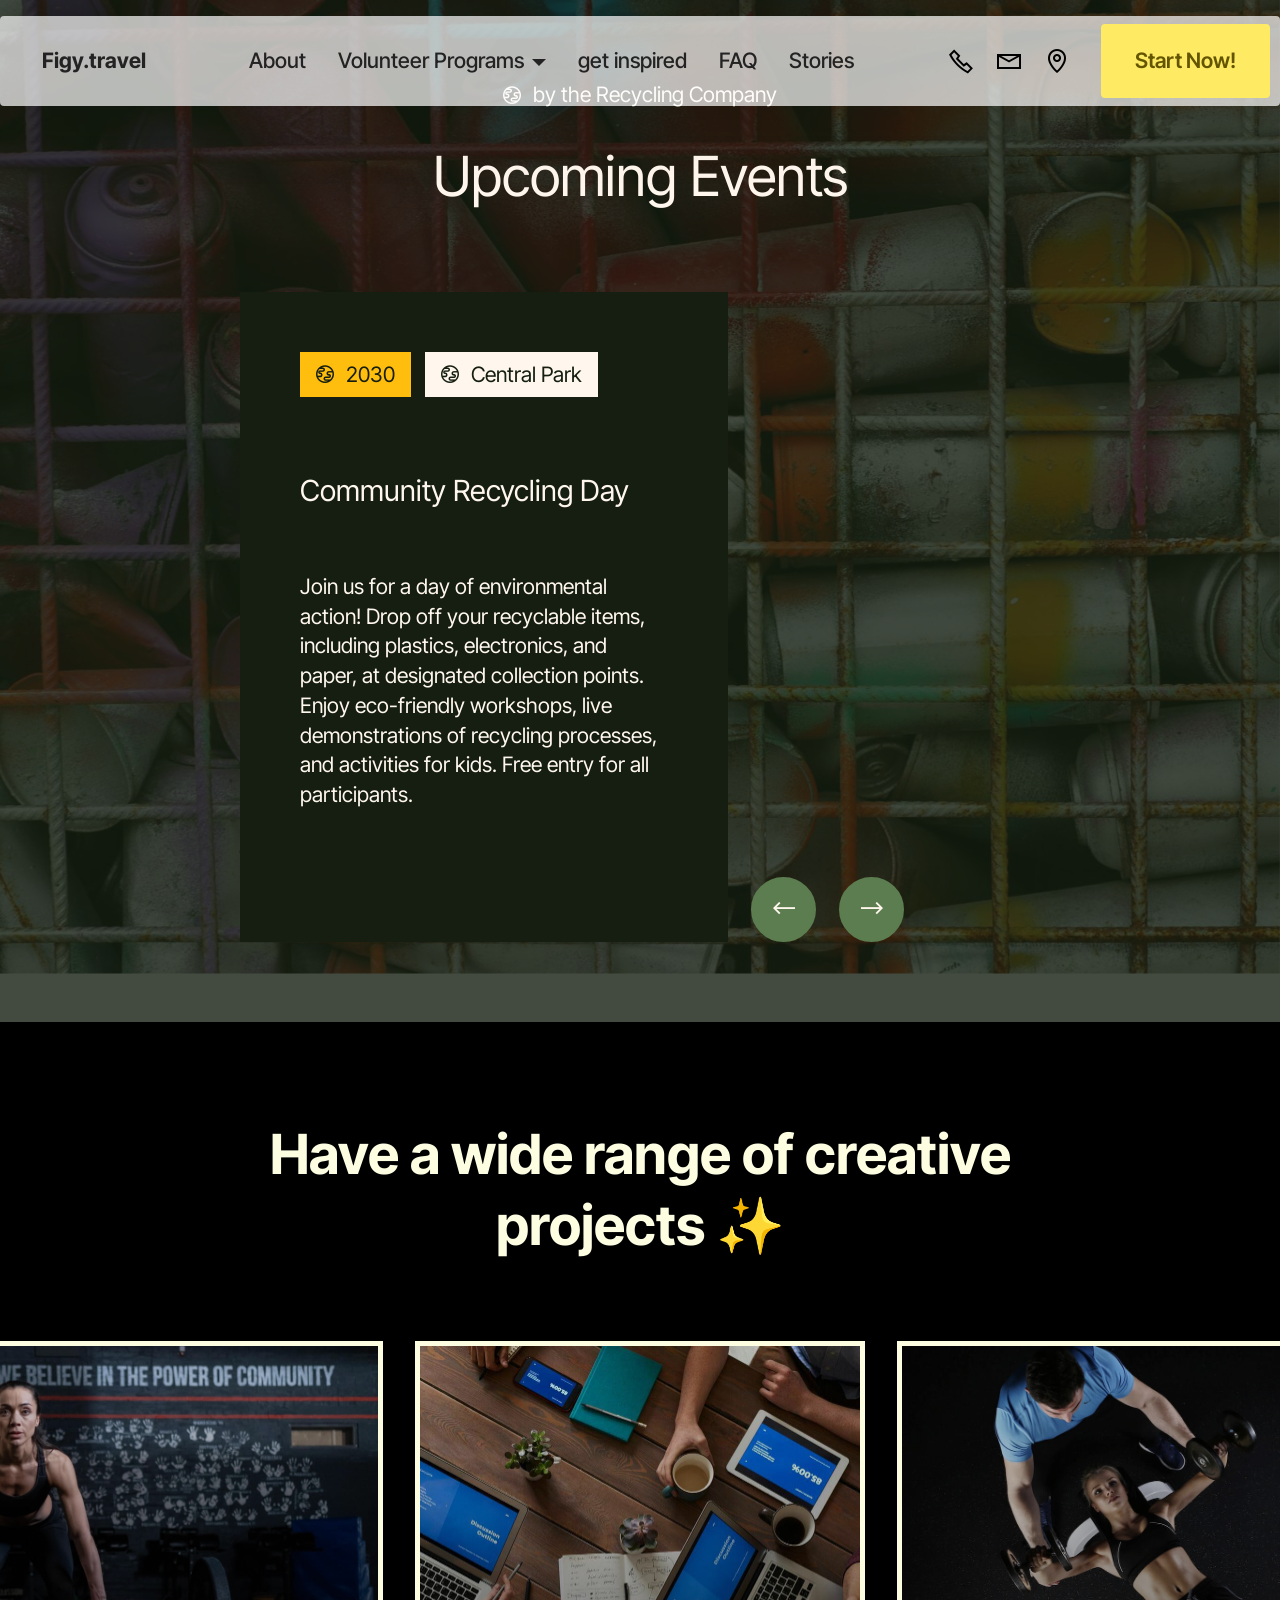
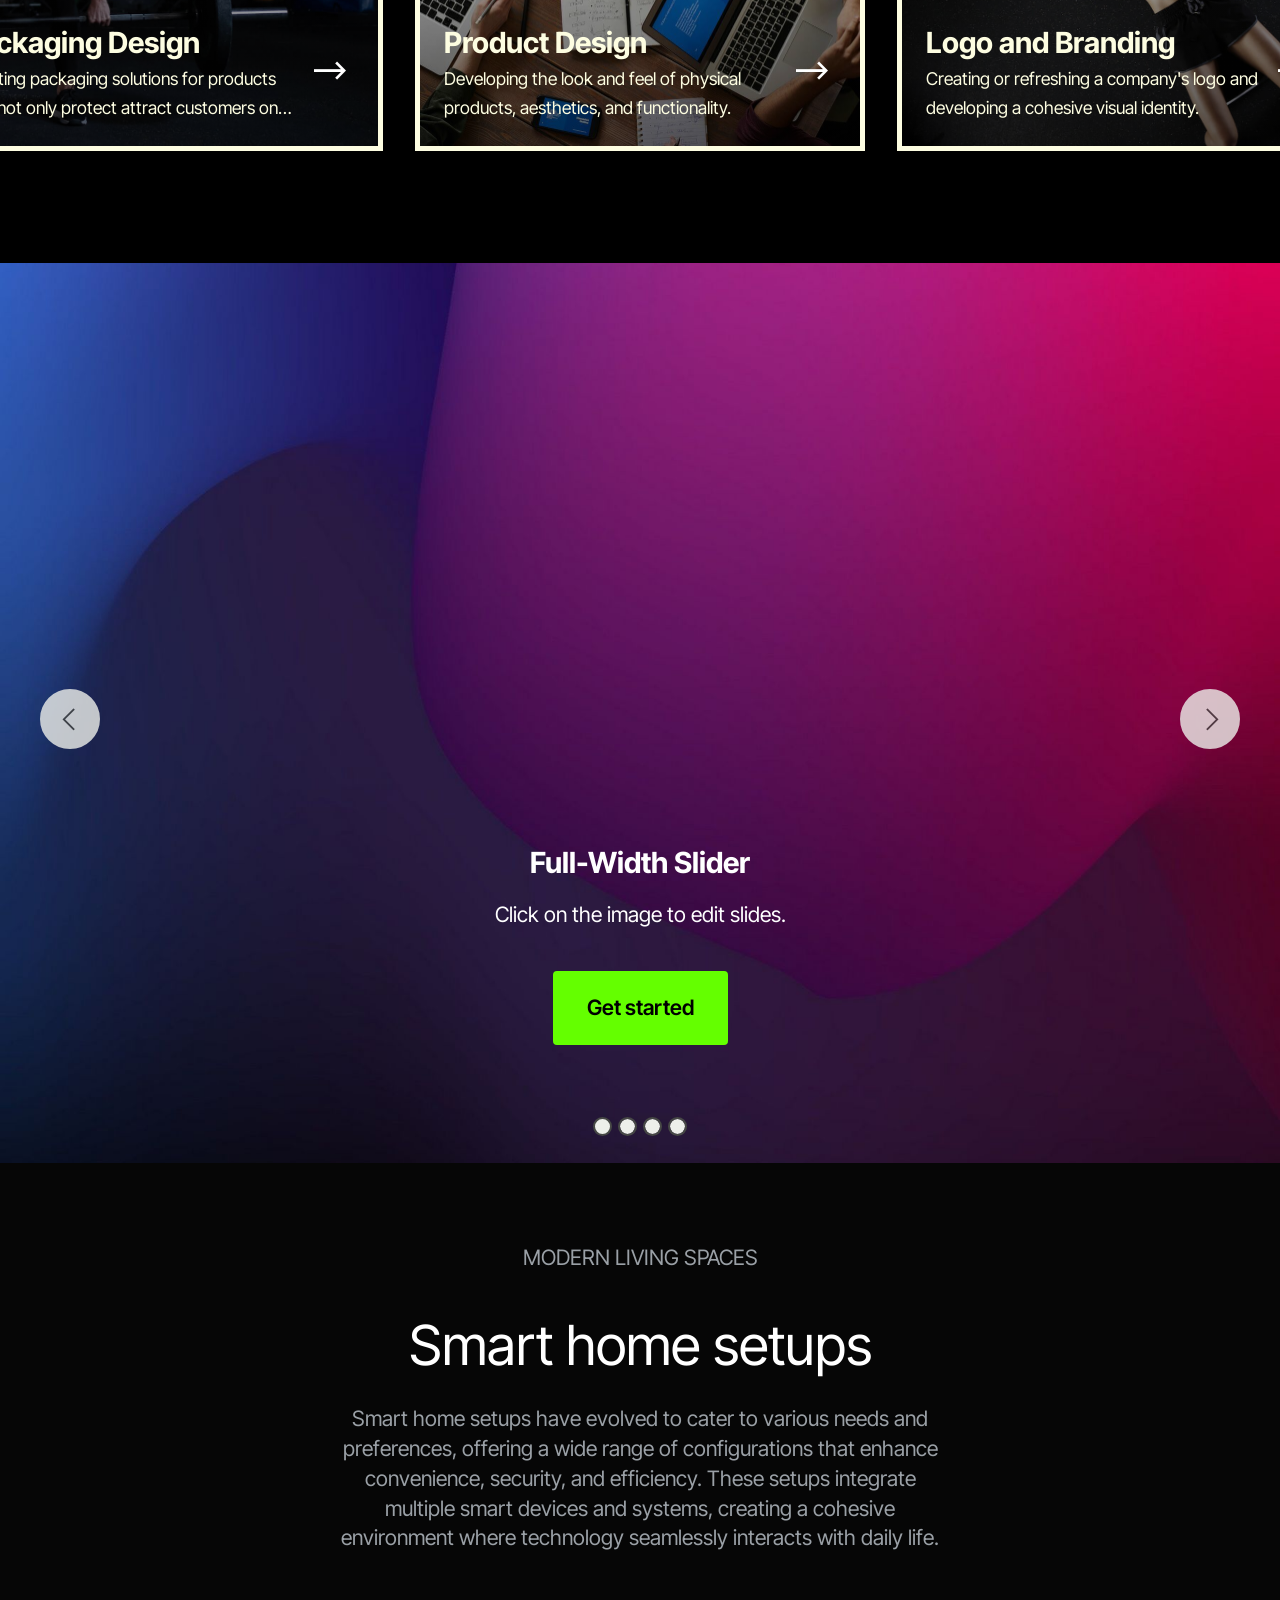
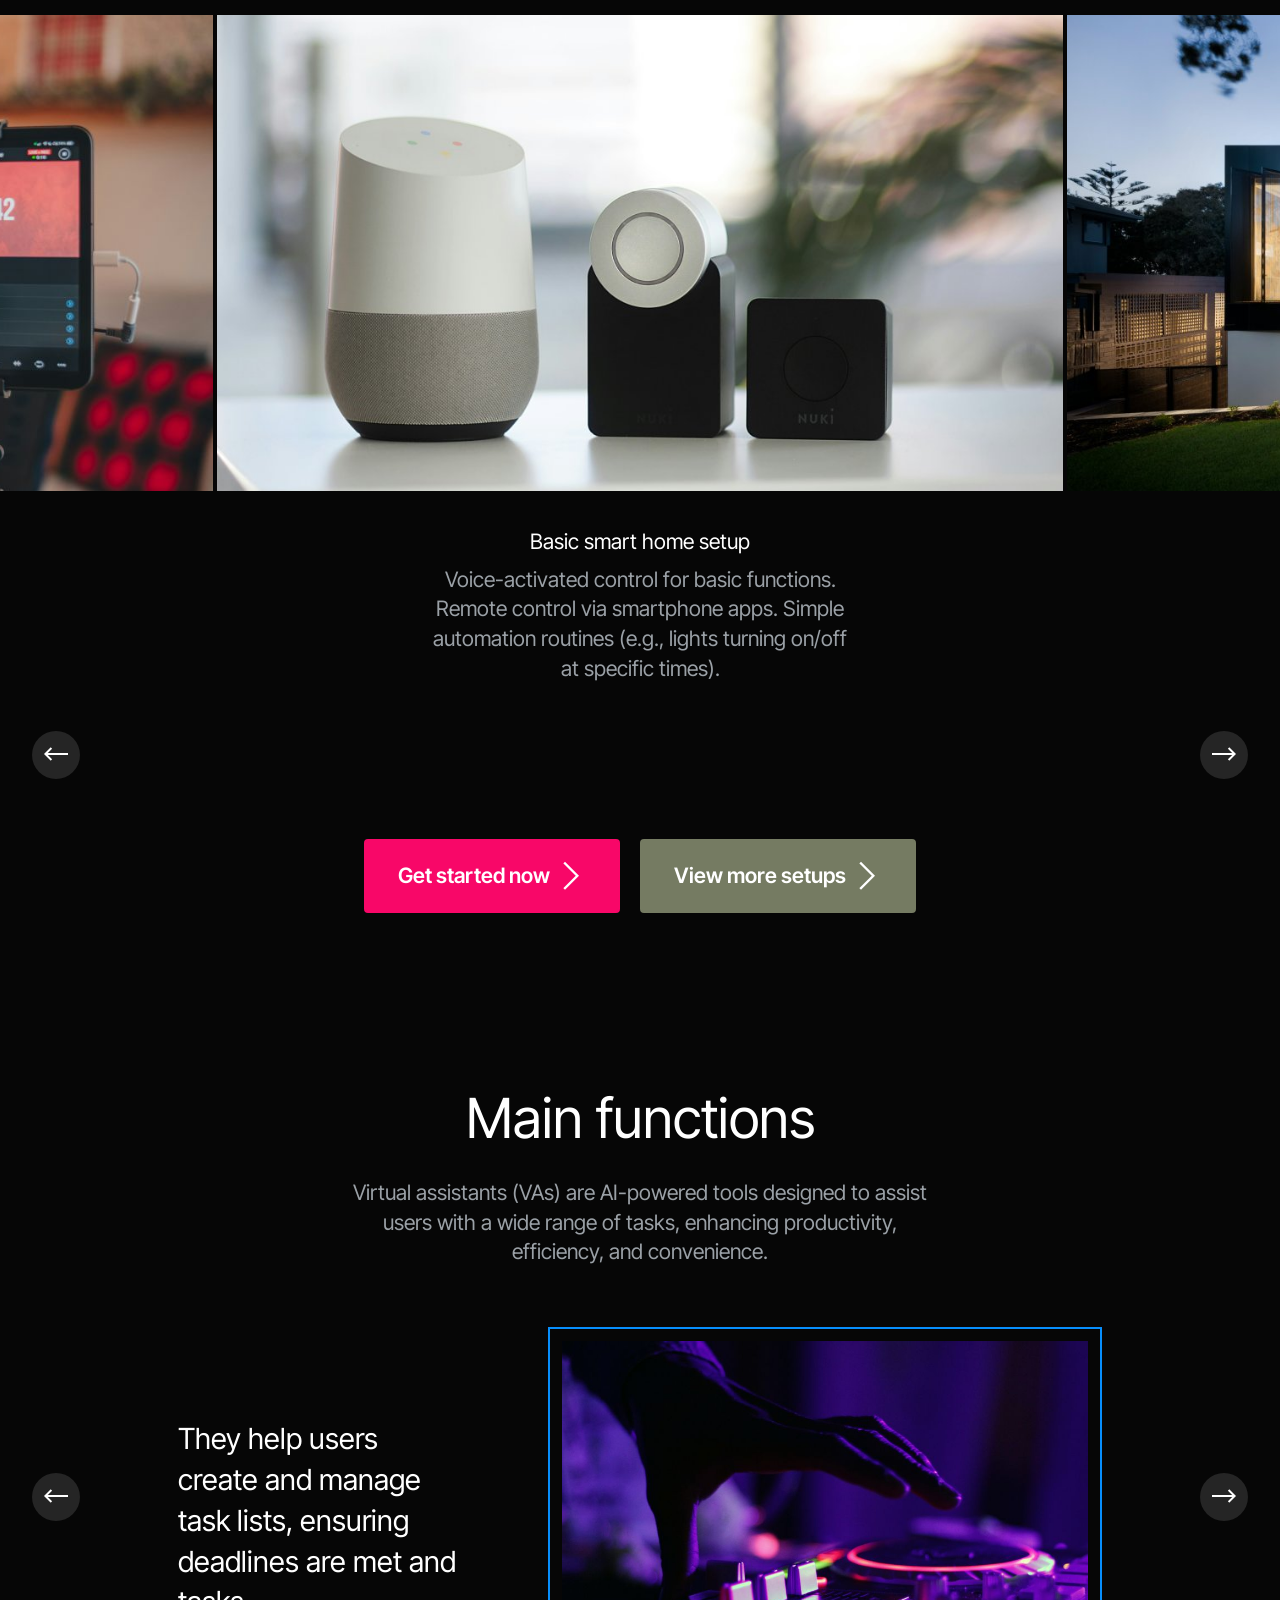
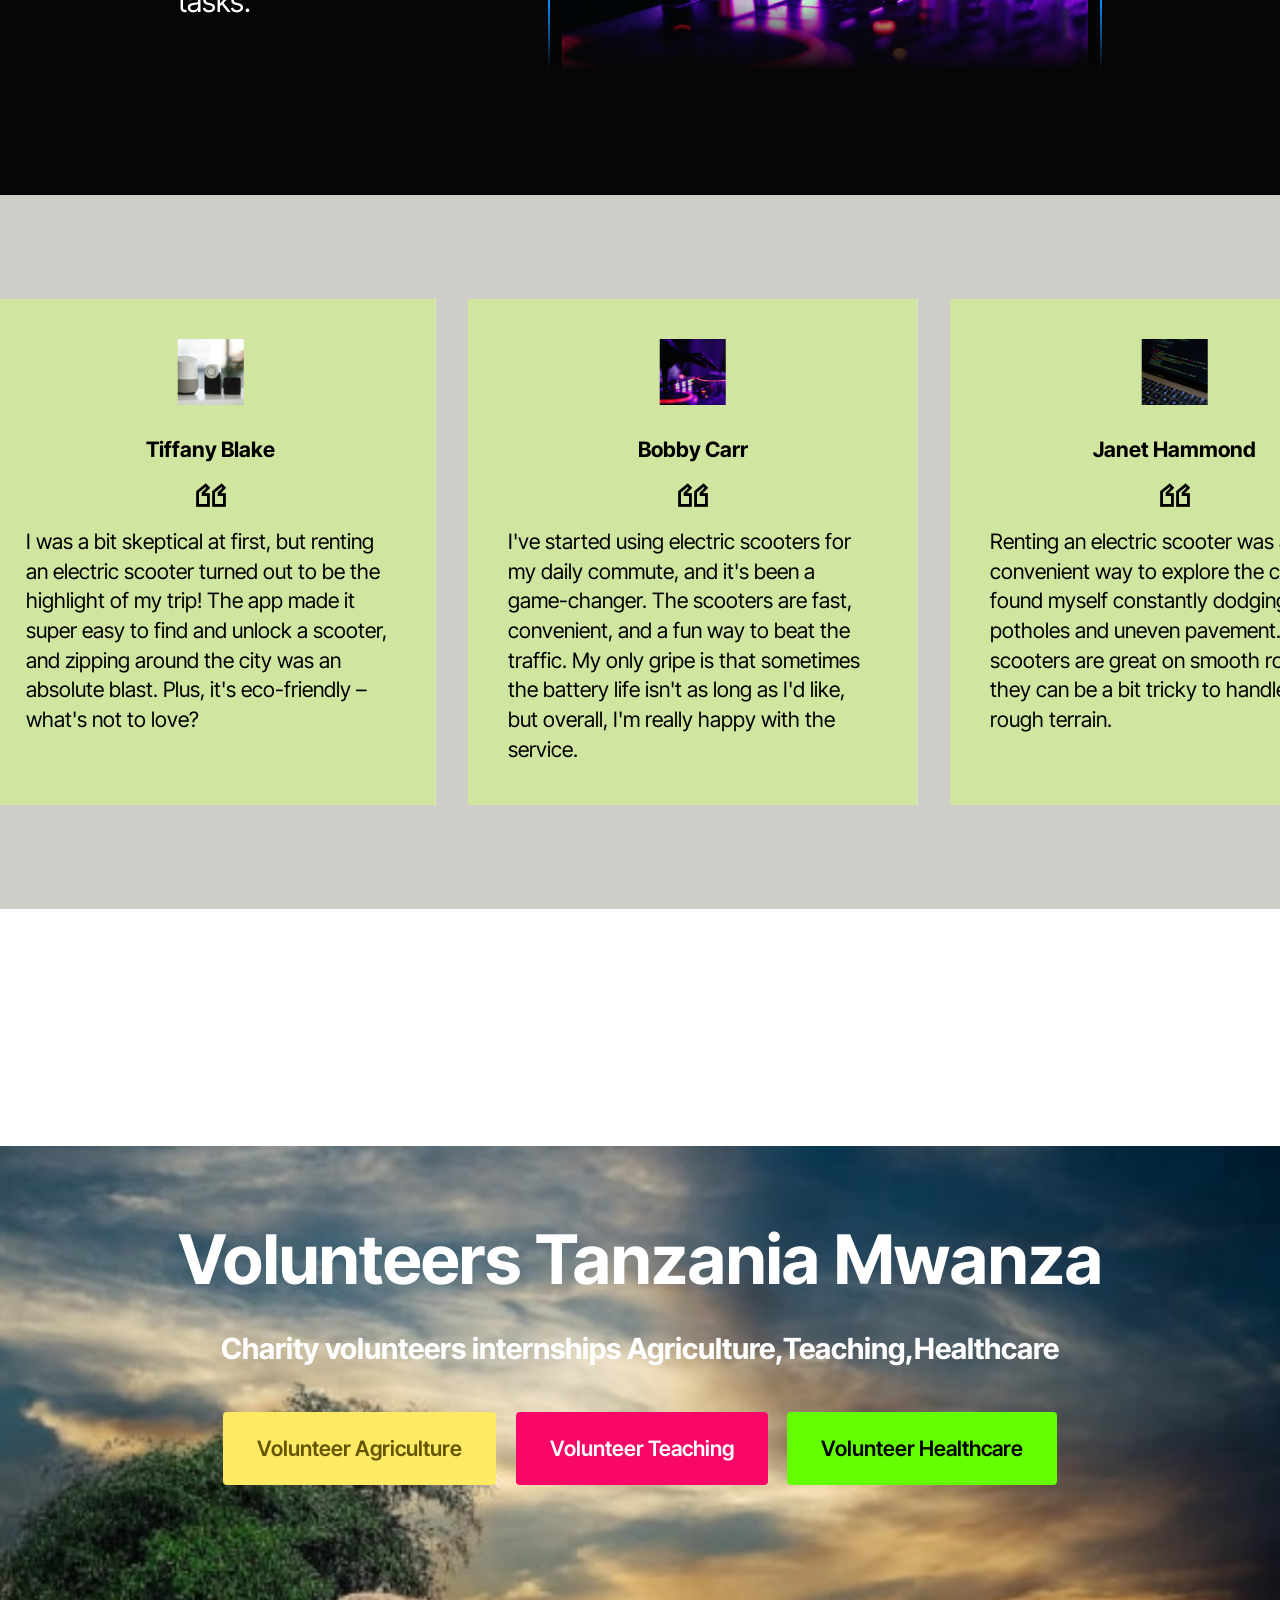
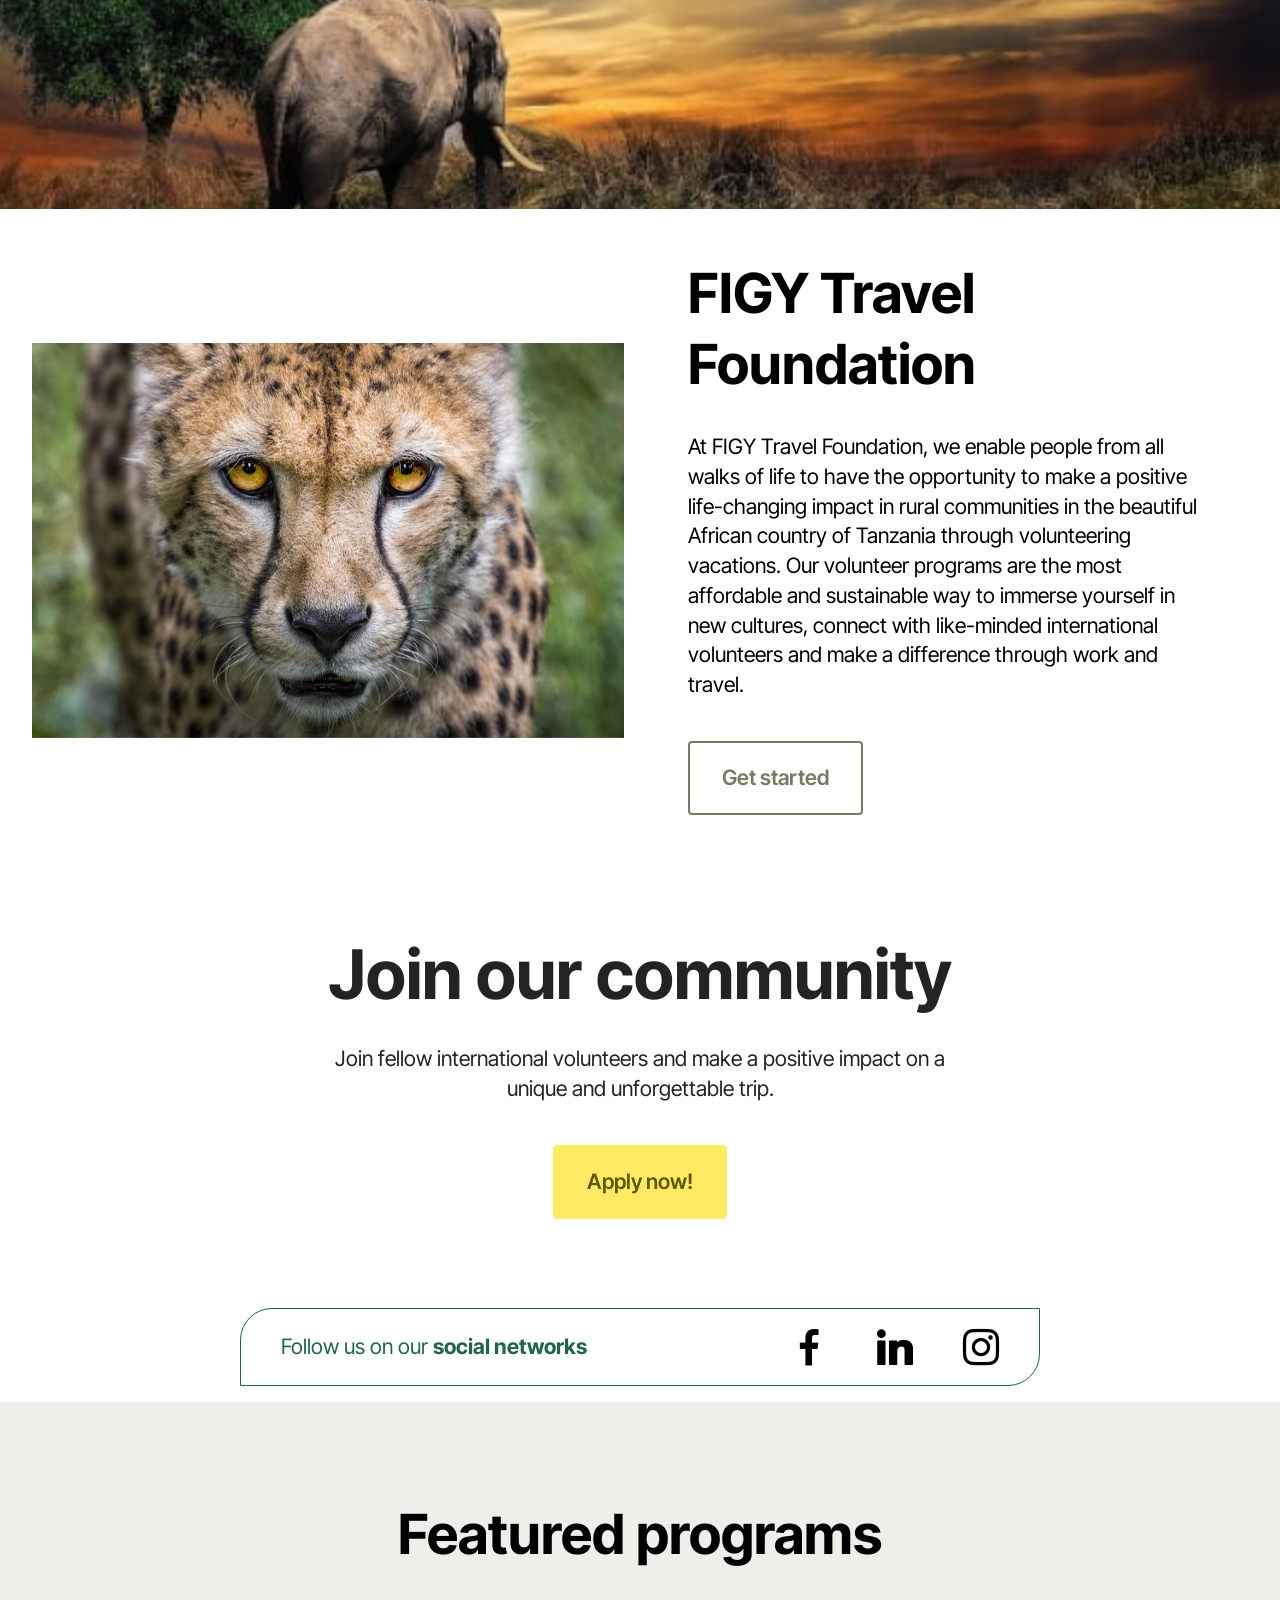
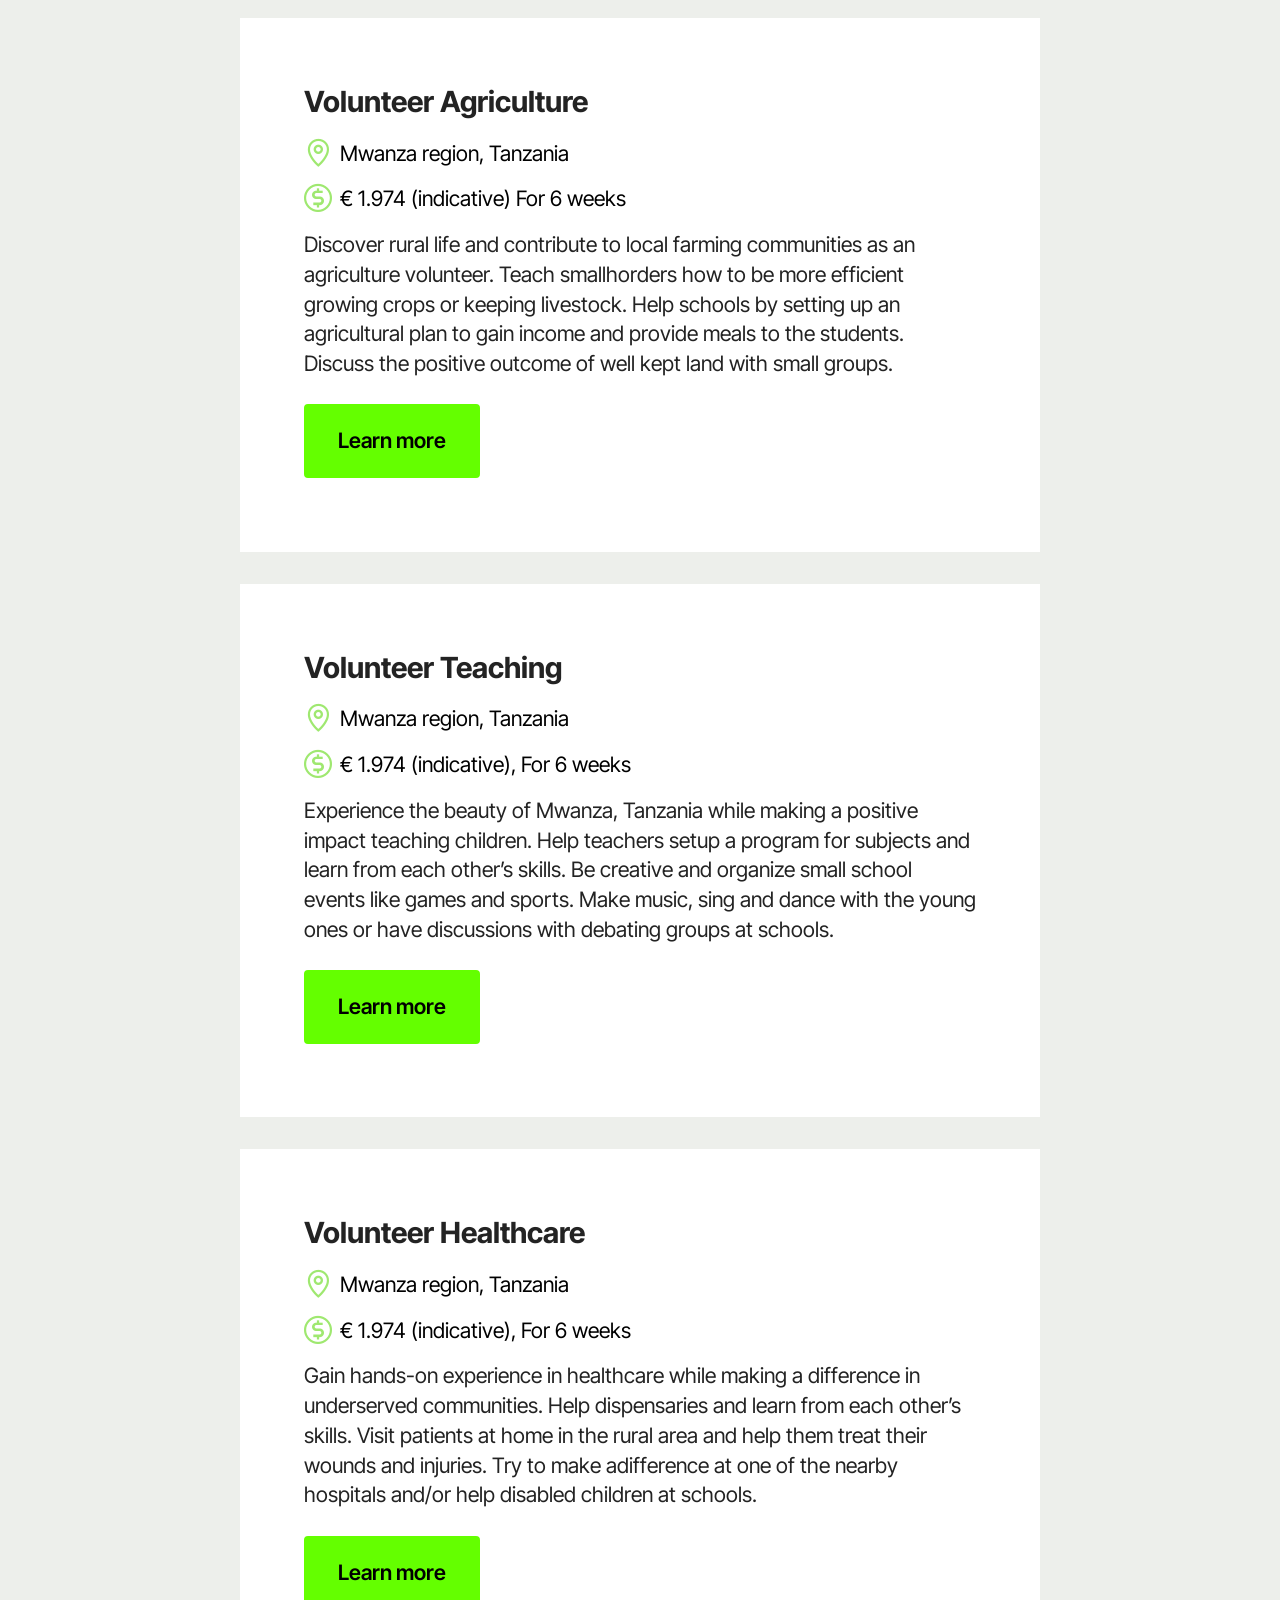
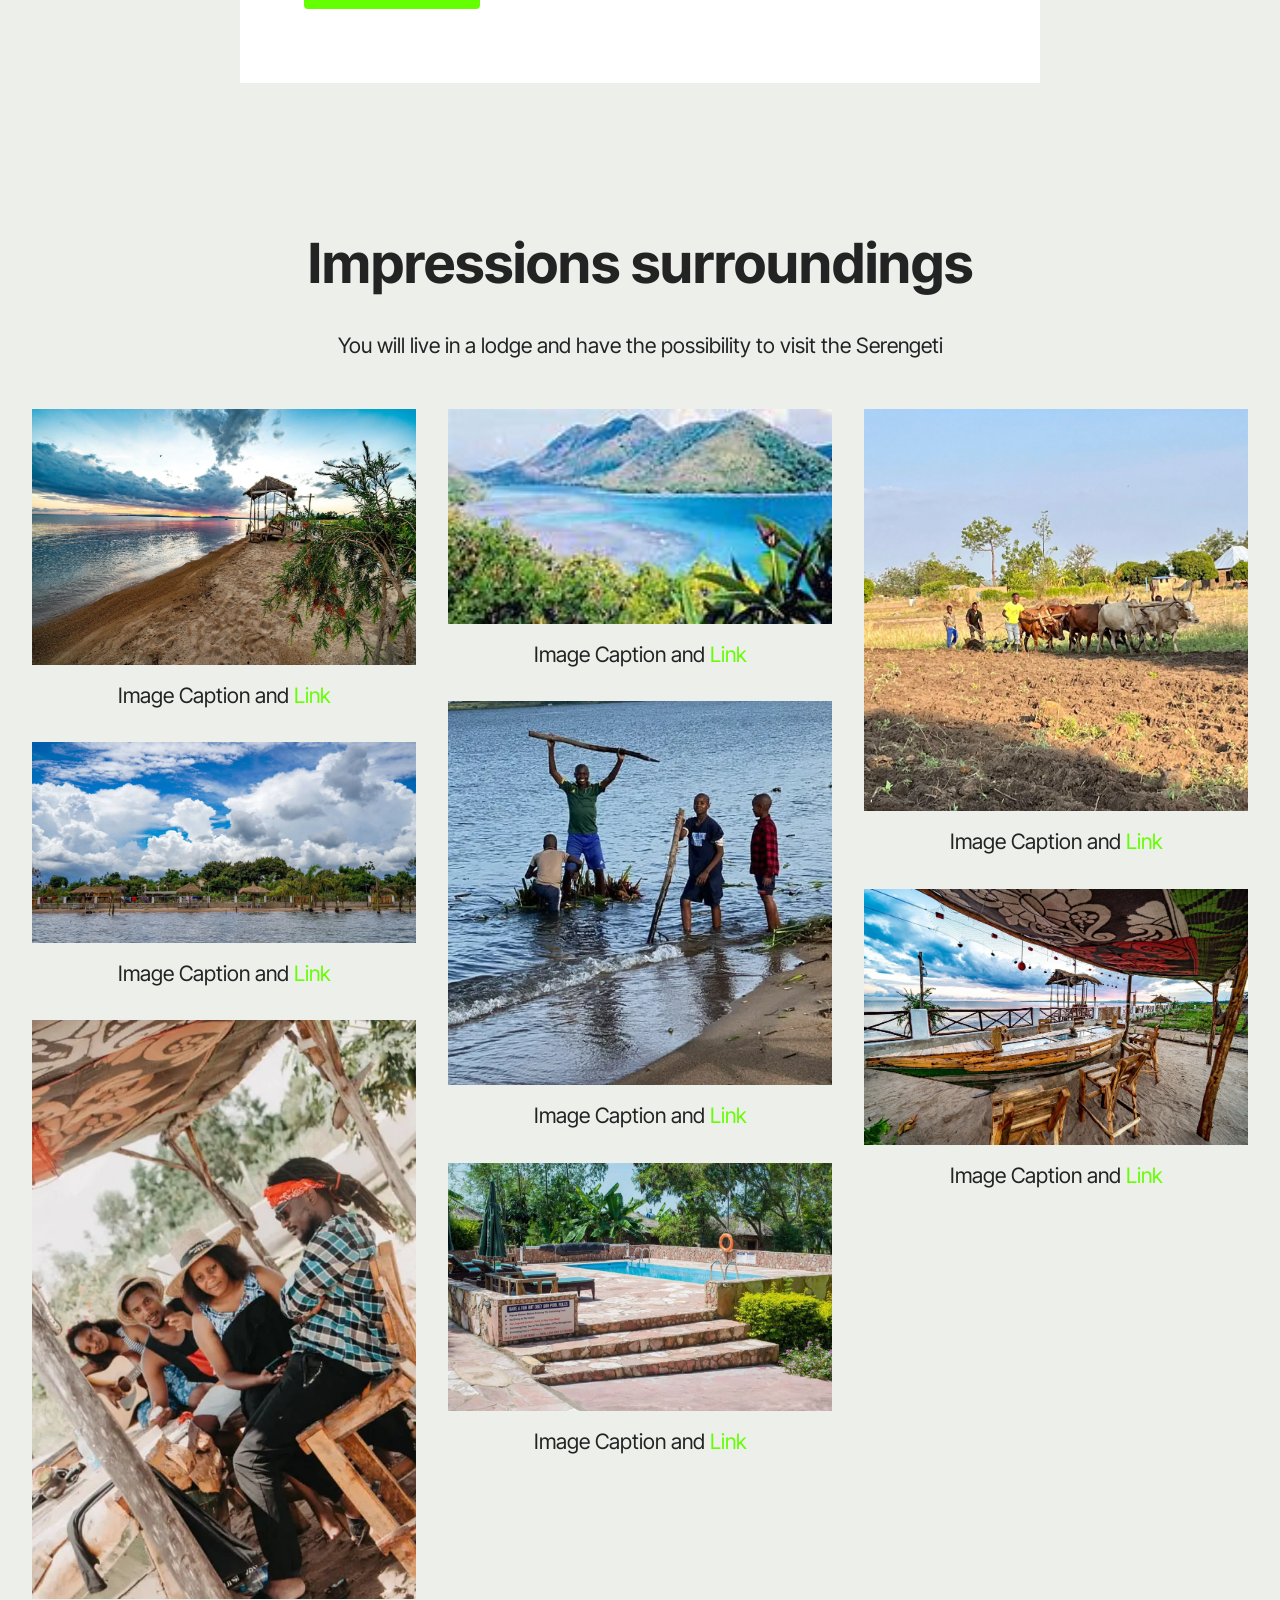
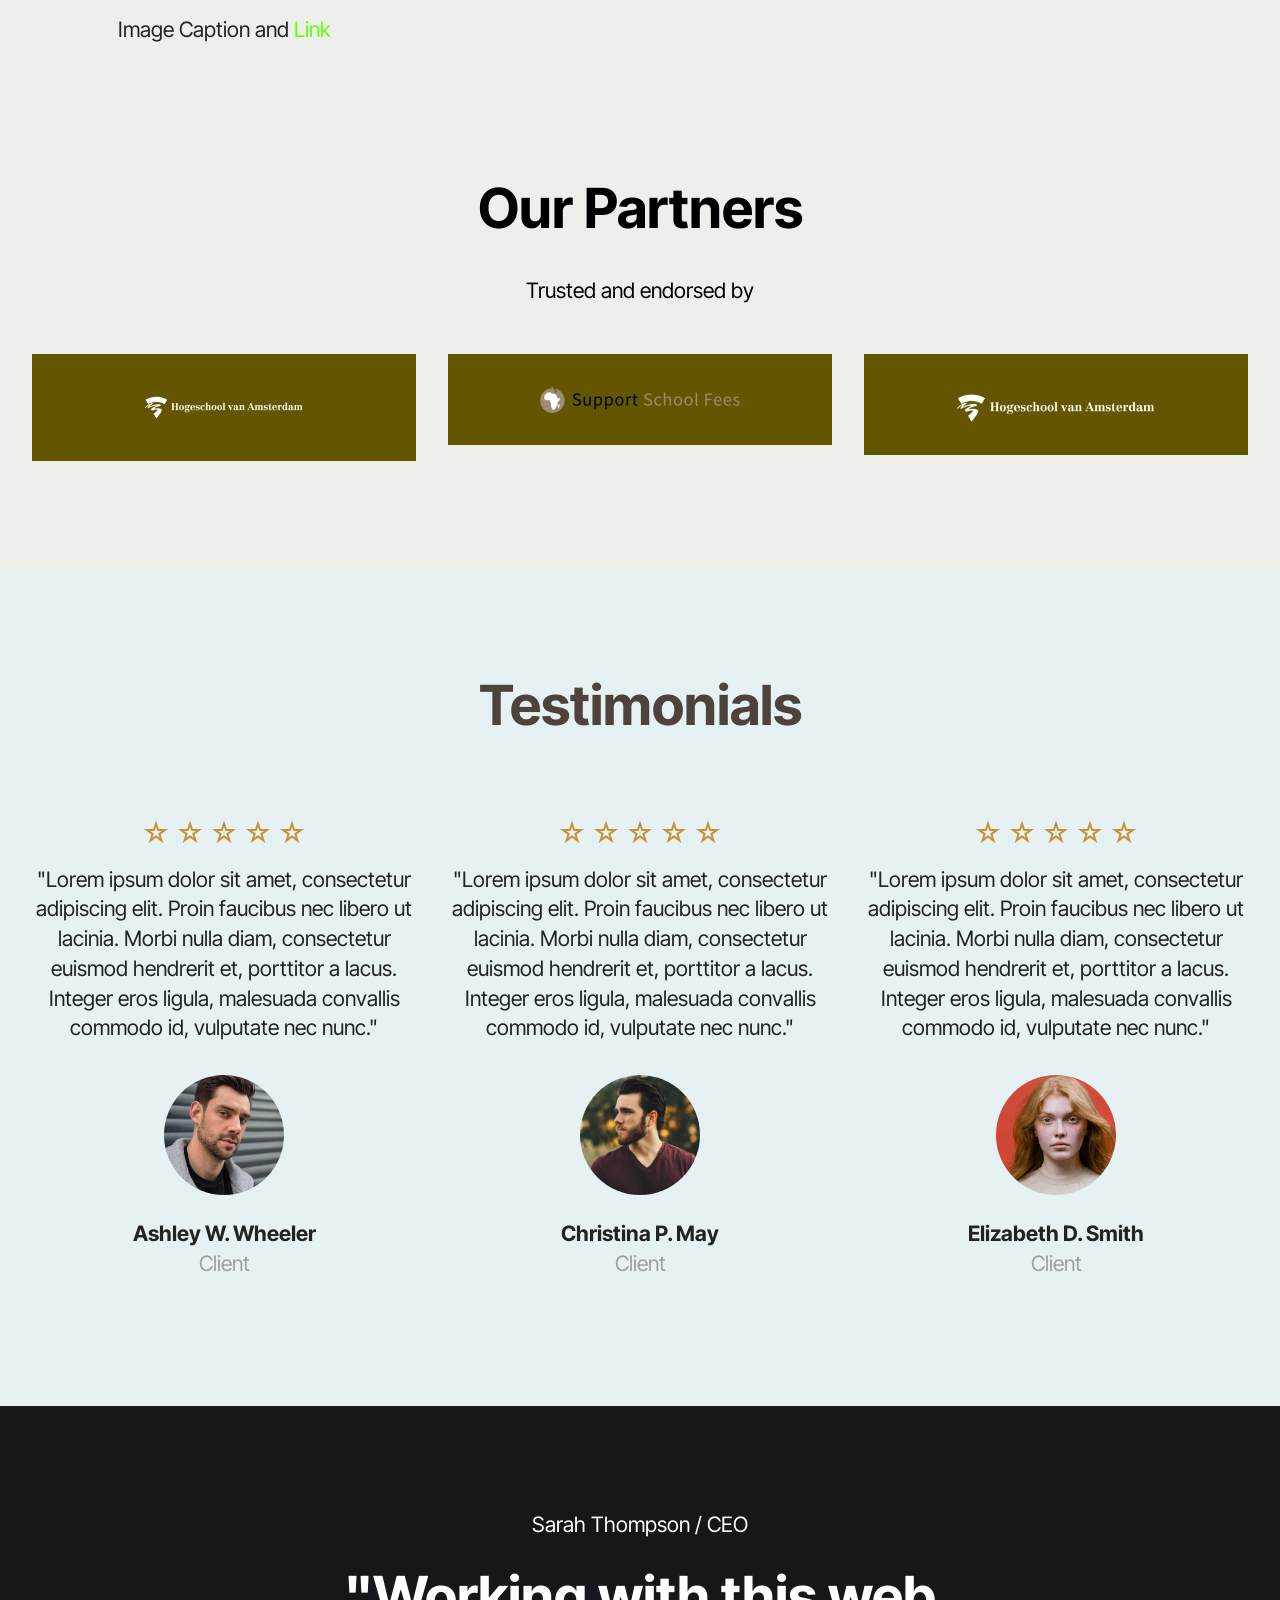
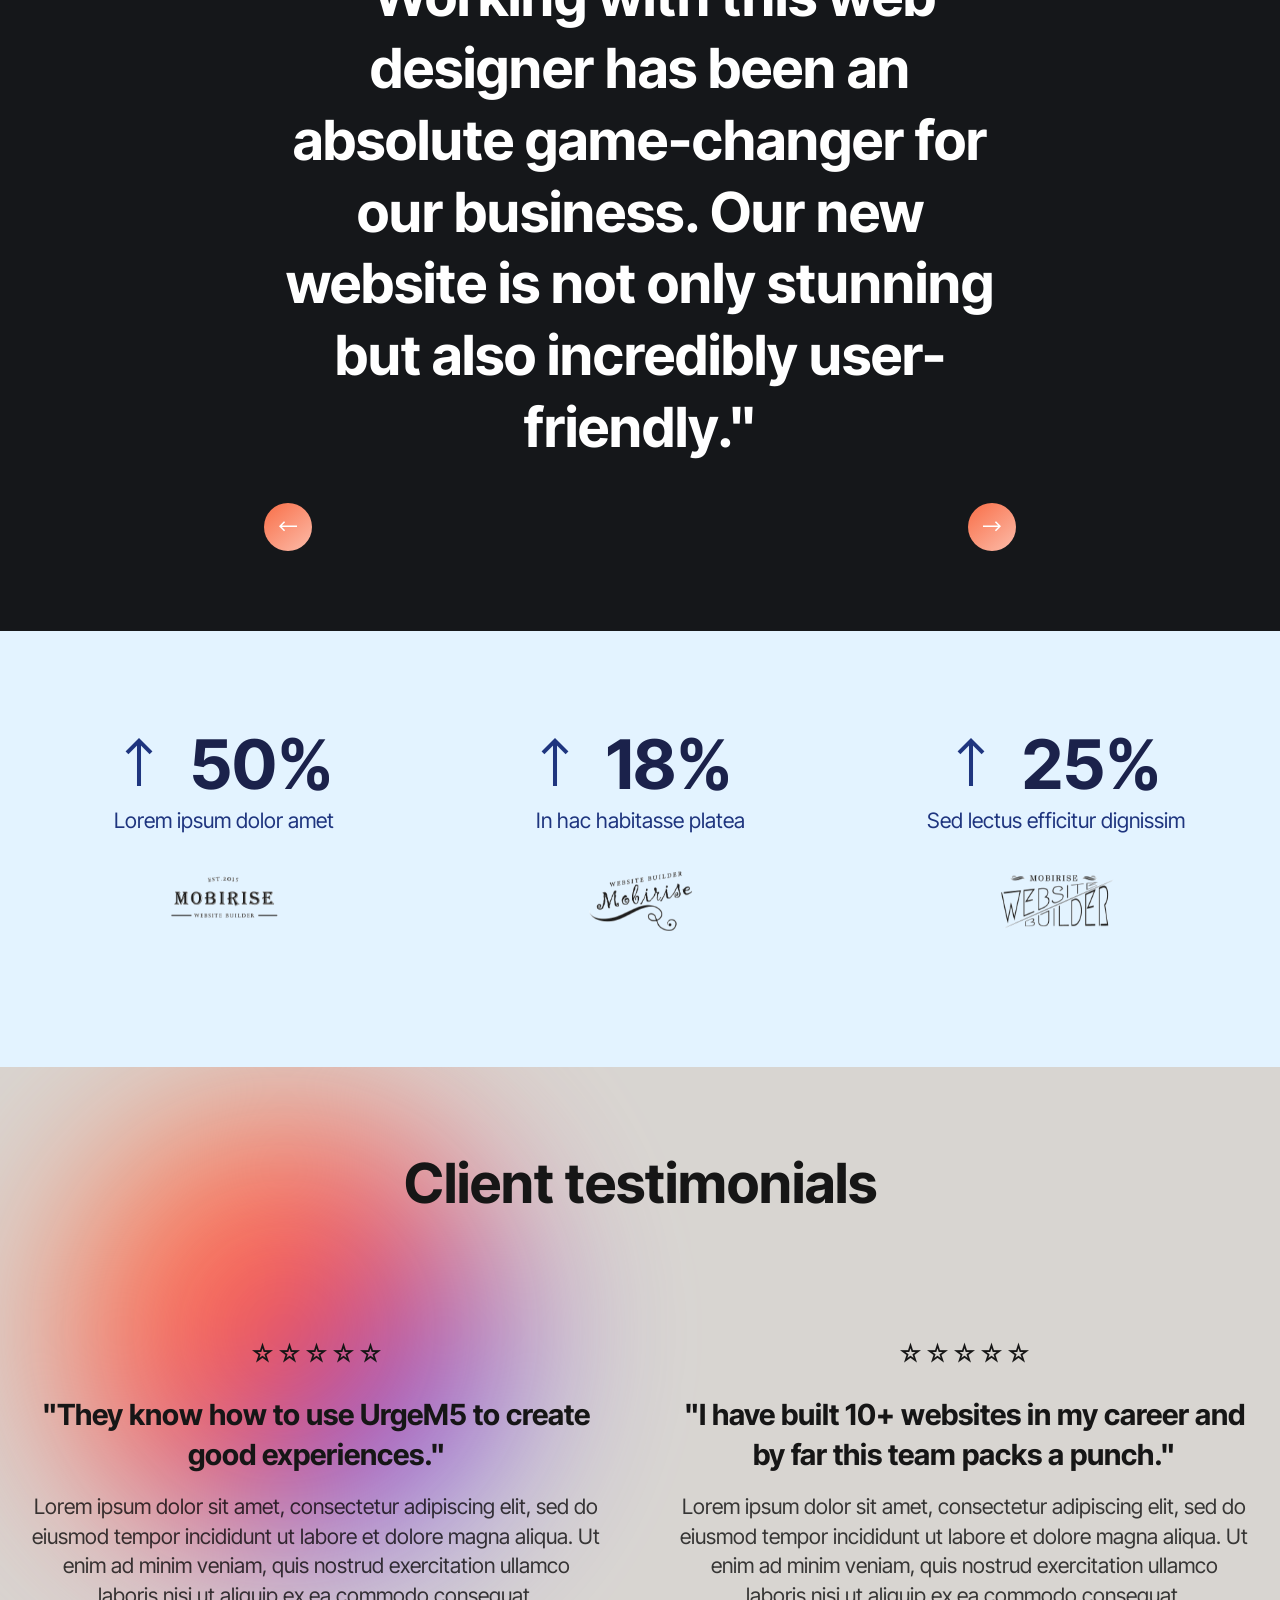
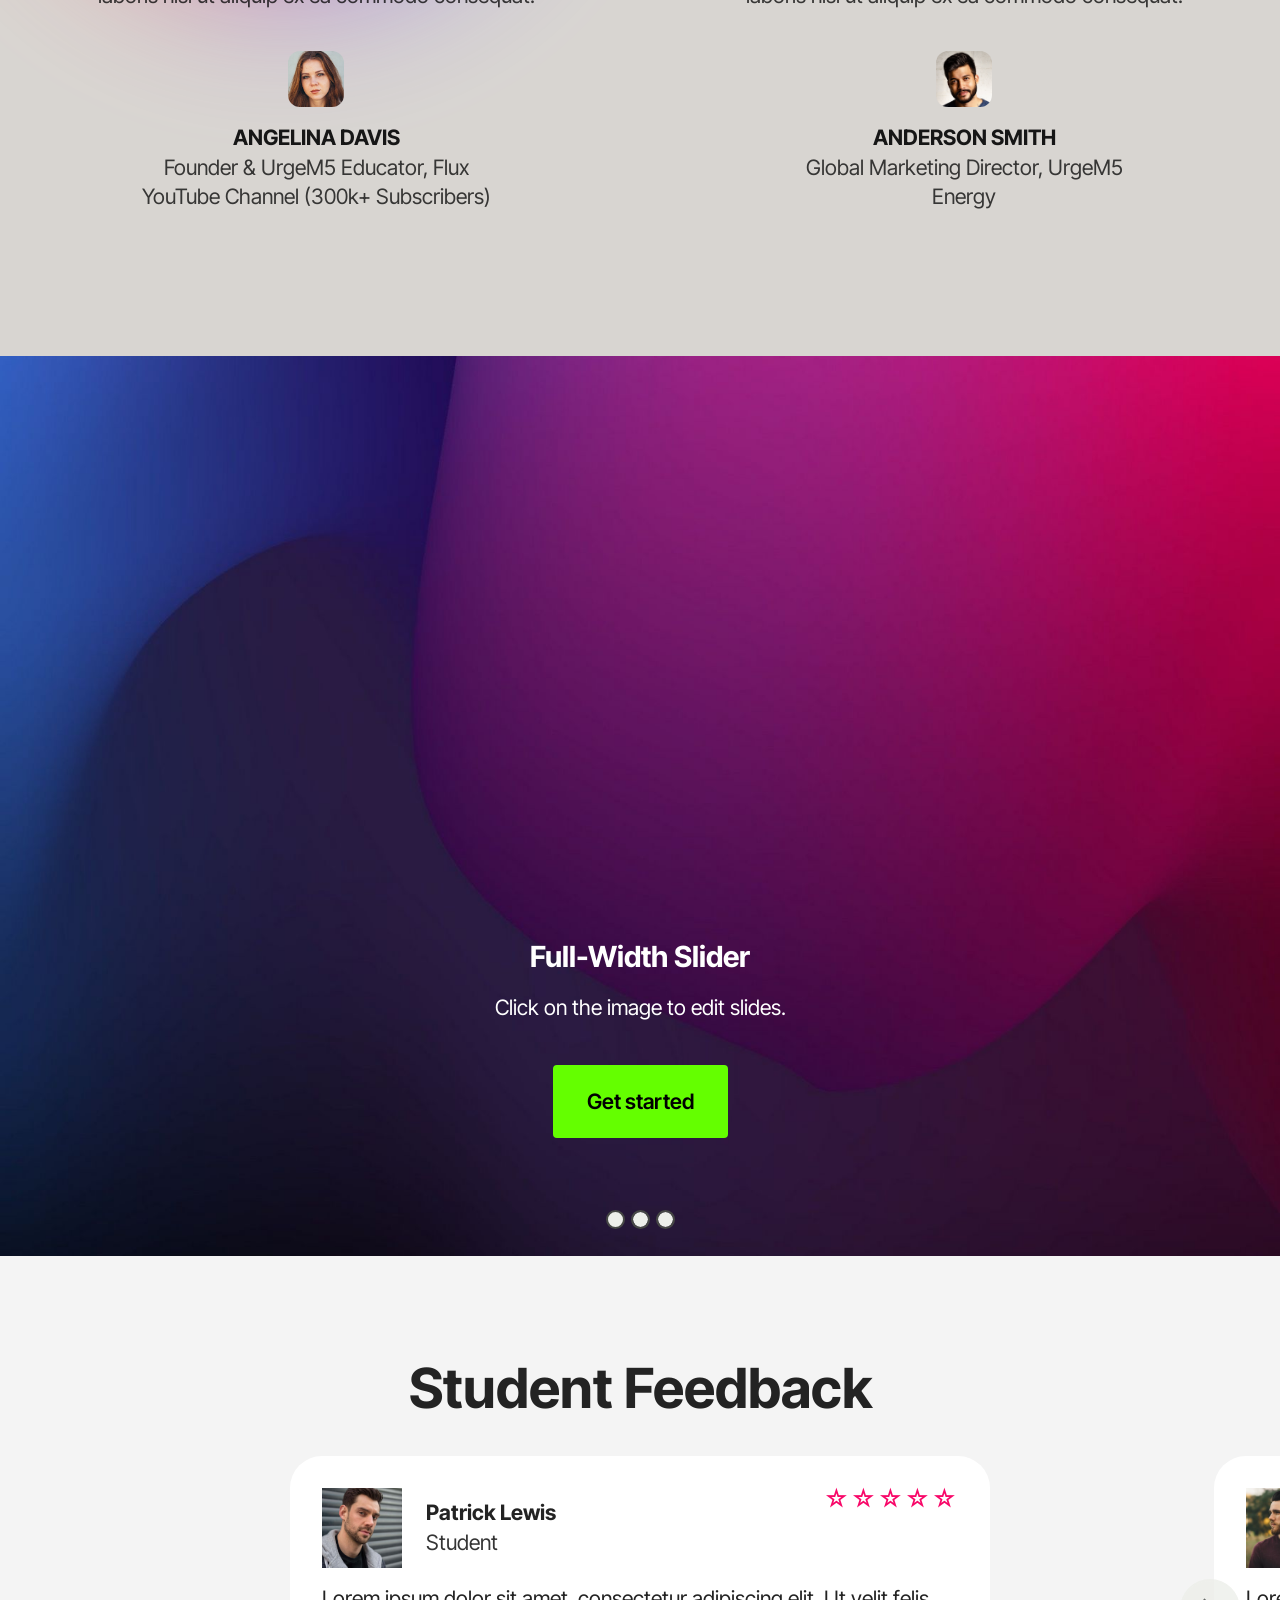
==== page1.html @ 1ea3019c "create github pages" ====
<!DOCTYPE html>
<html  >
<head>
  
  <meta charset="UTF-8">
  <meta http-equiv="X-UA-Compatible" content="IE=edge">
  
  <meta name="viewport" content="width=device-width, initial-scale=1, minimum-scale=1">
  <link rel="shortcut icon" href="assets/images/logo-figy-travel-volunteers-1-500x111.png" type="image/x-icon">
  <meta name="description" content="">
  
  
  <title>Tanzanis Volunteers reviw</title>
  <link rel="stylesheet" href="assets/web/assets/mobirise-icons2/mobirise2.css">
  <link rel="stylesheet" href="assets/web/assets/mobirise-icons/mobirise-icons.css">
  <link rel="stylesheet" href="assets/bootstrap/css/bootstrap.min.css">
  <link rel="stylesheet" href="assets/bootstrap/css/bootstrap-grid.min.css">
  <link rel="stylesheet" href="assets/bootstrap/css/bootstrap-reboot.min.css">
  <link rel="stylesheet" href="assets/parallax/jarallax.css">
  <link rel="stylesheet" href="assets/animatecss/animate.css">
  <link rel="stylesheet" href="assets/dropdown/css/style.css">
  <link rel="stylesheet" href="assets/socicon/css/styles.css">
  <link rel="stylesheet" href="assets/theme/css/style.css">
  <link rel="stylesheet" href="assets/gallery/style.css">
  <link rel="preload" href="https://fonts.googleapis.com/css?family=Inter+Tight:100,200,300,400,500,600,700,800,900,100i,200i,300i,400i,500i,600i,700i,800i,900i&display=swap" as="style" onload="this.onload=null;this.rel='stylesheet'">
  <noscript><link rel="stylesheet" href="https://fonts.googleapis.com/css?family=Inter+Tight:100,200,300,400,500,600,700,800,900,100i,200i,300i,400i,500i,600i,700i,800i,900i&display=swap"></noscript>
  <link rel="preload" as="style" href="assets/mobirise/css/mbr-additional.css?v=PKTH71"><link rel="stylesheet" href="assets/mobirise/css/mbr-additional.css?v=PKTH71" type="text/css">

  
  
  
</head>
<body>
  
  <section data-bs-version="5.1" class="menu menu2 cid-uHesuZz5Da" once="menu" id="menu02-1h">
	

	<nav class="navbar navbar-dropdown navbar-expand-lg">
		<div class="container">
			<div class="navbar-brand">
				
				<span class="navbar-caption-wrap"><a class="navbar-caption text-black display-4" href="#">Figy.travel</a></span>
			</div>
			<button class="navbar-toggler" type="button" data-toggle="collapse" data-bs-toggle="collapse" data-target="#navbarSupportedContent" data-bs-target="#navbarSupportedContent" aria-controls="navbarNavAltMarkup" aria-expanded="false" aria-label="Toggle navigation">
				<div class="hamburger">
					<span></span>
					<span></span>
					<span></span>
					<span></span>
				</div>
			</button>
			<div class="collapse navbar-collapse" id="navbarSupportedContent">
				<ul class="navbar-nav nav-dropdown" data-app-modern-menu="true"><li class="nav-item">
						<a class="nav-link link text-black display-4" href="#">About</a>
					</li>
					<li class="nav-item dropdown">
						<a class="nav-link link text-black dropdown-toggle display-4" href="#" aria-expanded="false" data-toggle="dropdown-submenu" data-bs-toggle="dropdown" data-bs-auto-close="outside">Volunteer Programs</a><div class="dropdown-menu" aria-labelledby="dropdown-414"><a class="text-black dropdown-item text-primary display-4" href="page2.html">Volunteer internship program Agriculture</a><a class="text-black dropdown-item text-primary display-4" href="Tanzania-volunteer-internship-teaching.html">Volunteer internship program Teaching Education</a><a class="text-black dropdown-item display-4" href="#">Volunteer internship program Healthcare</a></div>
					</li>
					<li class="nav-item">
						<a class="nav-link link text-black text-primary display-4" href="index.html#people02-k">get inspired</a>
					</li><li class="nav-item"><a class="nav-link link text-black text-primary display-4" href="index.html#list05-6">FAQ</a></li><li class="nav-item"><a class="nav-link link text-black display-4" href="#">Stories</a></li></ul>
				<div class="icons-menu">
					<a class="iconfont-wrapper" href="#">
						<span class="p-2 mbr-iconfont mobi-mbri-phone mobi-mbri"></span>
					</a>
					<a class="iconfont-wrapper" href="#">
						<span class="p-2 mbr-iconfont mobi-mbri-letter mobi-mbri"></span>
					</a>
					<a class="iconfont-wrapper" href="#">
						<span class="p-2 mbr-iconfont mobi-mbri-map-pin mobi-mbri"></span>
					</a>
					
				</div>
				<div class="navbar-buttons mbr-section-btn"><a class="btn btn-danger display-4" href="#"> Start Now!</a></div>
			</div>
		</div>
	</nav>
</section>

<section data-bs-version="5.1" class="slider02 mbr-embla recyclem5 cid-uHesv2rWna mbr-parallax-background" id="slider02-1i">
    
    <div class="mbr-overlay"></div>

    <div class="container-fluid">
        <div class="row title">
            <div class="col-12 col-lg-8">
                <div class="title-wrapper">
                    <div class="label-wrapper">
                        <div class="label-wrap">
                            <span class="mbr-iconfont mobi-mbri-globe mobi-mbri"></span>
                            <p class="mbr-label mbr-fonts-style display-4">
                                by the Recycling Company
                            </p>
                        </div>
                    </div>
                    <h2 class="mbr-section-title mbr-fonts-style display-2">
                        Upcoming Events
                    </h2>
                </div>
            </div>
        </div>
        <div class="row">
            <div class="col-12 col-lg-5">
                <div class="slider-wrap">
                    <div class="embla" data-skip-snaps="true" data-align="center" data-contain-scroll="trimSnaps" data-loop="true" data-auto-play-interval="3" data-draggable="true">
                        <div class="embla__viewport container-fluid">
                            <div class="embla__container">
                                <div class="embla__slide slider-image item features-without-image">
                                    <div class="slide-content">
                                        <div class="item-wrapper">
                                            <div class="card-box">
                                                <div class="content-wrapper">
                                                    <div class="date-wrapper">
                                                        <div class="date-wrap">
                                                        <span class="mbr-iconfont mobi-mbri-globe mobi-mbri"></span>
                                                            <p class="item-date mbr-fonts-style display-4">
                                                                2030
                                                            </p>
                                                        </div>
                                                        <div class="label-wrap">
                                                        <span class="mbr-iconfont mobi-mbri-globe mobi-mbri"></span>
                                                            <p class="item-label mbr-fonts-style display-4">
                                                                Central Park
                                                            </p>
                                                        </div>
                                                    </div>
                                                </div>
                                                <h4 class="item-title mbr-fonts-style display-5">
                                                    Community Recycling Day
                                                </h4>
                                                <div class="text-wrapper">
                                                    <p class="item-text mbr-fonts-style display-4">
                                                        Join us for a day of environmental action! Drop off your
                                                        recyclable items, including plastics, electronics, and paper, at
                                                        designated collection points. Enjoy eco-friendly workshops, live
                                                        demonstrations of recycling processes, and activities for kids.
                                                        Free entry for all participants.
                                                    </p>
                                                </div>
                                                
                                            </div>
                                        </div>
                                    </div>
                                </div>
                                <div class="embla__slide slider-image item features-without-image">
                                    <div class="slide-content">
                                        <div class="item-wrapper">
                                            <div class="card-box">
                                                <div class="content-wrapper">
                                                    <div class="date-wrapper">
                                                        <div class="date-wrap">
                                                        <span class="mbr-iconfont mobi-mbri-globe mobi-mbri"></span>
                                                            <p class="item-date mbr-fonts-style display-4">
                                                                2030
                                                            </p>
                                                        </div>
                                                        <div class="label-wrap">
                                                        <span class="mbr-iconfont mobi-mbri-globe mobi-mbri"></span>
                                                            <p class="item-label mbr-fonts-style display-4">
                                                                Expo Center
                                                            </p>
                                                        </div>
                                                    </div>
                                                </div>
                                                <h4 class="item-title mbr-fonts-style display-5">
                                                    Eco Innovation Fair
                                                </h4>
                                                <div class="text-wrapper">
                                                    <p class="item-text mbr-fonts-style display-4">
                                                        Discover the latest innovations in recycling and sustainability.
                                                        Meet industry experts, explore new recycling technologies, and
                                                        learn how businesses and individuals can contribute to a
                                                        circular economy. The event includes keynote speakers,
                                                        networking sessions, and hands-on exhibits.
                                                    </p>
                                                </div>
                                                
                                            </div>
                                        </div>
                                    </div>
                                </div>
                                <div class="embla__slide slider-image item features-without-image">
                                    <div class="slide-content">
                                        <div class="item-wrapper">
                                            <div class="card-box">
                                                <div class="content-wrapper">
                                                    <div class="date-wrapper">
                                                        <div class="date-wrap">
                                                        <span class="mbr-iconfont mobi-mbri-globe mobi-mbri"></span>
                                                            <p class="item-date mbr-fonts-style display-4">
                                                                2030
                                                            </p>
                                                        </div>
                                                        <div class="label-wrap">
                                                        <span class="mbr-iconfont mobi-mbri-globe mobi-mbri"></span>
                                                            <p class="item-label mbr-fonts-style display-4">
                                                                Global Participation
                                                            </p>
                                                        </div>
                                                    </div>
                                                </div>
                                                <h4 class="item-title mbr-fonts-style display-5">
                                                    Zero-Waste Challenge Month
                                                </h4>
                                                <div class="text-wrapper">
                                                    <p class="item-text mbr-fonts-style display-4">
                                                        Take the Zero-Waste Challenge! Participants will receive daily
                                                        tips, resources, and challenges to reduce waste and adopt
                                                        sustainable practices. Share your progress on social media and
                                                        stand a chance to win eco-friendly prizes.
                                                    </p>
                                                </div>
                                                
                                            </div>
                                        </div>
                                    </div>
                                </div>
                            </div>
                        </div>
                        <button class="embla__button embla__button--prev">
                            <span class="mobi-mbri mobi-mbri-left mbr-iconfont" aria-hidden="true"></span>
                            <span class="sr-only visually-hidden visually-hidden">Previous</span>
                        </button>
                        <button class="embla__button embla__button--next">
                            <span class="mobi-mbri mobi-mbri-right mbr-iconfont" aria-hidden="true"></span>
                            <span class="sr-only visually-hidden visually-hidden">Next</span>
                        </button>
                    </div>
                </div>
            </div>
            <div class="col-12 col-lg-5"></div>
        </div>
    </div>
</section>

<section data-bs-version="5.1" class="slider1 mbr-embla cid-uHesv4IaXJ" id="slider01-1j">
	
	
	<div class="container-fluid">
		<div class="row mb-5 justify-content-center">
			<div class="col-12 content-head">
				<div class="mb-4 text-center">

					<h3 class="mbr-section-title mbr-fonts-style align-center mb-0 display-2"><strong>Have a wide range of creative
							projects ✨</strong>
					</h3>
				</div>


				
			</div>
		</div>
		<div class="row">
			<div class="col-12">
				<div class="embla position-relative" data-skip-snaps="true" data-align="center" data-contain-scroll="trimSnaps" data-loop="true" data-auto-play-interval="5" data-draggable="true">
					<div class="embla__viewport">
						<div class="embla__container">
							<div class="embla__slide slider-image item" style="margin-left: 1rem; margin-right: 1rem;">
								<div class="slide-content">
									<div class="item-img">
										<div class="item-wrapper">
											<img class="card-img-bg w-100 h-100" src="assets/images/gallery14.webp" alt="" title="">
											<div class="card-box row">
												<div class="col pe-0">
													<h3 class="card-title card-title-1 mbr-fonts-style display-5">
														<strong>Product Design</strong>
													</h3>
													<p class="card-text mbr-fonts-style display-7">Developing the look and feel of
														physical products,
														aesthetics, and functionality.</p>
												</div>
												<div class="col-auto icon-wrapper d-flex align-items-center overflow-hidden">
													<a href="#"><span class="mbr-iconfont mobi-mbri-right mobi-mbri"></span></a>
												</div>

											</div>
										</div>
									</div>
								</div>
							</div>
							<div class="embla__slide slider-image item" style="margin-left: 1rem; margin-right: 1rem;">
								<div class="slide-content">
									<div class="item-img">
										<div class="item-wrapper">
											<img class="card-img-bg w-100 h-100" src="assets/images/gallery15.webp" alt="" title="">
											<div class="card-box row">
												<div class="col pe-0">
													<h3 class="card-title card-title-1 mbr-fonts-style display-5">
														<strong>Logo and Branding</strong>
													</h3>
													<p class="card-text mbr-fonts-style display-7">Creating or refreshing a
														company's logo and developing a
														cohesive visual identity.</p>
												</div>
												<div class="col-auto icon-wrapper d-flex align-items-center overflow-hidden">
													<a href="#"><span class="mbr-iconfont mobi-mbri-right mobi-mbri"></span></a>
												</div>

											</div>
										</div>
									</div>
								</div>
							</div>
							<div class="embla__slide slider-image item" style="margin-left: 1rem; margin-right: 1rem;">
								<div class="slide-content">
									<div class="item-img">
										<div class="item-wrapper">
											<img class="card-img-bg w-100 h-100" src="assets/images/gallery16.webp" alt="" title="">
											<div class="card-box row">
												<div class="col pe-0">
													<h3 class="card-title card-title-1 mbr-fonts-style display-5">
														<strong>App UI/UX Design</strong>
													</h3>
													<p class="card-text mbr-fonts-style display-7">Designing the UI/UX for mobile
														apps and web applications to
														ensure usability &amp; engagement.</p>
												</div>
												<div class="col-auto icon-wrapper d-flex align-items-center overflow-hidden">
													<a href="#"><span class="mbr-iconfont mobi-mbri-right mobi-mbri"></span></a>
												</div>

											</div>
										</div>
									</div>
								</div>
							</div>
							<div class="embla__slide slider-image item" style="margin-left: 1rem; margin-right: 1rem;">
								<div class="slide-content">
									<div class="item-img">
										<div class="item-wrapper">
											<img class="card-img-bg w-100 h-100" src="assets/images/gallery17.webp" alt="" title="">
											<div class="card-box row">
												<div class="col pe-0">
													<h3 class="card-title card-title-1 mbr-fonts-style display-5">
														<strong>Packaging Design</strong>
													</h3>
													<p class="card-text mbr-fonts-style display-7">Creating packaging solutions for
														products that not only
														protect attract customers on store.</p>
												</div>
												<div class="col-auto icon-wrapper d-flex align-items-center overflow-hidden">
													<a href="#"><span class="mbr-iconfont mobi-mbri-right mobi-mbri"></span></a>
												</div>

											</div>
										</div>
									</div>
								</div>
							</div>
							<div class="embla__slide slider-image item" style="margin-left: 1rem; margin-right: 1rem;">
								<div class="slide-content">
									<div class="item-img">
										<div class="item-wrapper">
											<img class="card-img-bg w-100 h-100" src="assets/images/gallery14.webp" alt="" title="">
											<div class="card-box row">
												<div class="col pe-0">
													<h3 class="card-title card-title-1 mbr-fonts-style display-5">
														<strong>Product Design</strong>
													</h3>
													<p class="card-text mbr-fonts-style display-7">Developing the look and feel of
														physical products,
														aesthetics, and functionality.</p>
												</div>
												<div class="col-auto icon-wrapper d-flex align-items-center overflow-hidden">
													<a href="#"><span class="mbr-iconfont mobi-mbri-right mobi-mbri"></span></a>
												</div>

											</div>
										</div>
									</div>
								</div>
							</div>
							<div class="embla__slide slider-image item" style="margin-left: 1rem; margin-right: 1rem;">
								<div class="slide-content">
									<div class="item-img">
										<div class="item-wrapper">
											<img class="card-img-bg w-100 h-100" src="assets/images/gallery15.webp" alt="" title="">
											<div class="card-box row">
												<div class="col pe-0">
													<h3 class="card-title card-title-1 mbr-fonts-style display-5">
														<strong>Logo and Branding</strong>
													</h3>
													<p class="card-text mbr-fonts-style display-7">Creating or refreshing a
														company's logo and developing a
														cohesive visual identity.</p>
												</div>
												<div class="col-auto icon-wrapper d-flex align-items-center overflow-hidden">
													<a href="#"><span class="mbr-iconfont mobi-mbri-right mobi-mbri"></span></a>
												</div>

											</div>
										</div>
									</div>
								</div>
							</div>
							<div class="embla__slide slider-image item" style="margin-left: 1rem; margin-right: 1rem;">
								<div class="slide-content">
									<div class="item-img">
										<div class="item-wrapper">
											<img class="card-img-bg w-100 h-100" src="assets/images/gallery16.webp" alt="" title="">
											<div class="card-box row">
												<div class="col pe-0">
													<h3 class="card-title card-title-1 mbr-fonts-style display-5">
														<strong>App UI/UX Design</strong>
													</h3>
													<p class="card-text mbr-fonts-style display-7">Designing the UI/UX for mobile
														apps and web applications to
														ensure usability &amp; engagement.</p>
												</div>
												<div class="col-auto icon-wrapper d-flex align-items-center overflow-hidden">
													<a href="#"><span class="mbr-iconfont mobi-mbri-right mobi-mbri"></span></a>
												</div>

											</div>
										</div>
									</div>
								</div>
							</div>
							<div class="embla__slide slider-image item" style="margin-left: 1rem; margin-right: 1rem;">
								<div class="slide-content">
									<div class="item-img">
										<div class="item-wrapper">
											<img class="card-img-bg w-100 h-100" src="assets/images/gallery17.webp" alt="" title="">
											<div class="card-box row">
												<div class="col pe-0">
													<h3 class="card-title card-title-1 mbr-fonts-style display-5">
														<strong>Packaging Design</strong>
													</h3>
													<p class="card-text mbr-fonts-style display-7">Creating packaging solutions for
														products that not only
														protect attract customers on store.</p>
												</div>
												<div class="col-auto icon-wrapper d-flex align-items-center overflow-hidden">
													<a href="#"><span class="mbr-iconfont mobi-mbri-right mobi-mbri"></span></a>
												</div>

											</div>
										</div>
									</div>
								</div>
							</div>
						</div>
					</div>
					<button class="embla__button embla__button--prev">
						<span class="mobi-mbri mobi-mbri-left" aria-hidden="true"></span>
						<span class="sr-only visually-hidden visually-hidden">Previous</span>
					</button>
					<button class="embla__button embla__button--next">
						<span class="mobi-mbri mobi-mbri-right" aria-hidden="true"></span>
						<span class="sr-only visually-hidden visually-hidden">Next</span>
					</button>
				</div>
			</div>
		</div>
	</div>
</section>

<section data-bs-version="5.1" class="slider3 cid-uHesv703nR mbr-fullscreen" id="slider03-1k">
    
    <div class="carousel slide" id="uIxgU2Ofjg" data-interval="5000" data-bs-interval="5000">
        <ol class="carousel-indicators">
            <li data-slide-to="0" data-bs-slide-to="0" class="active" data-target="#uIxgU2Ofjg" data-bs-target="#uIxgU2Ofjg"></li>
            <li data-slide-to="1" data-bs-slide-to="1" data-target="#uIxgU2Ofjg" data-bs-target="#uIxgU2Ofjg"></li><li data-slide-to="2" data-bs-slide-to="2" data-target="#uIxgU2Ofjg" data-bs-target="#uIxgU2Ofjg"></li>
            <li data-slide-to="3" data-bs-slide-to="3" data-target="#uIxgU2Ofjg" data-bs-target="#uIxgU2Ofjg"></li>
        </ol>
        <div class="carousel-inner">
            <div class="carousel-item slider-image item active">
                <div class="item-wrapper">
                    <img class="d-block w-100" src="assets/images/background18.webp" alt="" data-slide-to="0" data-bs-slide-to="0">
                    
                    <div class="carousel-caption">
                        <h5 class="mbr-section-subtitle mbr-fonts-style mb-3 display-5">
                            <strong>Full-Width Slider</strong>
                        </h5>
                        <p class="mbr-section-text mbr-fonts-style mb-4 display-7">Click on the image to edit slides.</p>
                        <div class="mbr-section-btn mb-5">
						<a class="btn btn-primary display-7" href="#">Get started</a>
					</div>     
                    </div>
                </div>
            </div>
            <div class="carousel-item slider-image item">
                <div class="item-wrapper">
                    <img class="d-block w-100" src="assets/images/background16.webp" alt="" data-slide-to="1" data-bs-slide-to="1">
                    
                    <div class="carousel-caption">
                        <h5 class="mbr-section-subtitle mbr-fonts-style mb-3 display-5">
                            <strong>Full-Width Slider</strong>
                        </h5>
                        <p class="mbr-section-text mbr-fonts-style mb-4 display-7">Click on the image to edit slides.</p>
                        <div class="mbr-section-btn mb-5">
						<a class="btn btn-primary display-7" href="#">Get started</a>
					</div>     
                    </div>
                </div>
            </div><div class="carousel-item slider-image item">
                <div class="item-wrapper">
                    <img class="d-block w-100" src="assets/images/volunteers-tanzania-cheeta-1920x1280.webp" alt="" data-slide-to="2" data-bs-slide-to="2">
                    
                    <div class="carousel-caption">
                        <h5 class="mbr-section-subtitle mbr-fonts-style mb-3 display-5">
                            <strong>Full-Width Slider</strong>
                        </h5>
                        <p class="mbr-section-text mbr-fonts-style mb-4 display-7">Click on the image to edit slides.</p>
                        <div class="mbr-section-btn mb-5">
						<a class="btn btn-primary display-7" href="#">Get started</a>
					</div>     
                    </div>
                </div>
            </div>
            <div class="carousel-item slider-image item">
                <div class="item-wrapper">
                    <img class="d-block w-100" src="assets/images/background19.webp" alt="" data-slide-to="3" data-bs-slide-to="3">
                    
                    <div class="carousel-caption">
                        <h5 class="mbr-section-subtitle mbr-fonts-style mb-3 display-5">
                            <strong>Full-Width Slider</strong>
                        </h5>
                        <p class="mbr-section-text mbr-fonts-style mb-4 display-7">Click on the image to edit slides.</p>
                        <div class="mbr-section-btn mb-5"><a class="btn btn-primary display-7" href="#"><span class="mobi-mbri mobi-mbri-paperclip mbr-iconfont mbr-iconfont-btn"></span>Get started</a></div>     
                    </div>
                </div>
            </div>
        </div>
        <a class="carousel-control carousel-control-prev" role="button" data-slide="prev" data-bs-slide="prev" href="#uIxgU2Ofjg">
            <span class="mobi-mbri mobi-mbri-arrow-prev" aria-hidden="true"></span>
            <span class="sr-only visually-hidden">Previous</span>
        </a>
        <a class="carousel-control carousel-control-next" role="button" data-slide="next" data-bs-slide="next" href="#uIxgU2Ofjg">
            <span class="mobi-mbri mobi-mbri-arrow-next" aria-hidden="true"></span>
            <span class="sr-only visually-hidden">Next</span>
        </a>
    </div>
</section>

<section data-bs-version="5.1" class="slider02 mbr-embla progressm5 cid-uHesv98sdG" id="slider02-1l">
    
    

    <div class="container">
        <div class="row">
            <div class="col-12">
                <div class="content-wrapper">
                    <div class="title-wrapper">
                        <div class="desc-wrapper">
                            <p class="mbr-desc mbr-fonts-style display-4">
                                MODERN LIVING SPACES
                            </p>
                        </div>
                        <h2 class="mbr-section-title mbr-fonts-style display-2">
                            Smart home setups
                        </h2>
                        <div class="text-wrapper">
                            <p class="mbr-text mbr-fonts-style display-4">
                                Smart home setups have evolved to cater to various needs and preferences, offering a
                                wide range of configurations that enhance convenience, security, and efficiency. These
                                setups integrate multiple smart devices and systems, creating a cohesive environment
                                where technology seamlessly interacts with daily life.
                            </p>
                        </div>
                    </div>
                    <div class="slider-wrapper">
                        <div class="embla" data-skip-snaps="true" data-align="center" data-contain-scroll="trimSnaps" data-loop="true" data-auto-play-interval="4" data-draggable="true">
                            <div class="embla__viewport">
                                <div class="embla__container">
                                    <div class="embla__slide slider-image item" style="margin-left: 0rem; margin-right: 0rem;">
                                        <div class="slide-content">
                                            <div class="item-wrapper">
                                                <div class="item-img">
                                                    <img src="assets/images/image2.webp" alt="">
                                                </div>
                                                <div class="item-content">
                                                    <div class="title-wrap">
                                                        <h4 class="item-title mbr-fonts-style display-7">
                                                            Basic smart home setup
                                                        </h4>
                                                    </div>
                                                    <div class="text-wrap">
                                                        <p class="item-text mbr-fonts-style display-4">
                                                            Voice-activated control for basic functions.
                                                            Remote control via smartphone apps.
                                                            Simple automation routines (e.g., lights turning on/off at
                                                            specific times).
                                                        </p>
                                                    </div>
                                                </div>
                                            </div>
                                        </div>
                                    </div>
                                    <div class="embla__slide slider-image item" style="margin-left: 0rem; margin-right: 0rem;">
                                        <div class="slide-content">
                                            <div class="item-wrapper">
                                                <div class="item-img">
                                                    <img src="assets/images/image4.webp" alt="">
                                                </div>
                                                <div class="item-content">
                                                    <div class="title-wrap">
                                                        <h4 class="item-title mbr-fonts-style display-7">
                                                            Security-focused setup
                                                        </h4>
                                                    </div>
                                                    <div class="text-wrap">
                                                        <p class="item-text mbr-fonts-style display-4">
                                                            Real-time video surveillance and recording.
                                                            Remote monitoring and notifications for suspicious activity.
                                                            Keyless entry and remote lock/unlock functionality.
                                                        </p>
                                                    </div>
                                                </div>
                                            </div>
                                        </div>
                                    </div>
                                    <div class="embla__slide slider-image item" style="margin-left: 0rem; margin-right: 0rem;">
                                        <div class="slide-content">
                                            <div class="item-wrapper">
                                                <div class="item-img">
                                                    <img src="assets/images/image13.webp" alt="">
                                                </div>
                                                <div class="item-content">
                                                    <div class="title-wrap">
                                                        <h4 class="item-title mbr-fonts-style display-7">
                                                            Energy-efficient setup
                                                        </h4>
                                                    </div>
                                                    <div class="text-wrap">
                                                        <p class="item-text mbr-fonts-style display-4">
                                                            Automated heating and cooling based on occupancy and
                                                            weather.
                                                            Energy-saving lighting with motion sensors and dimming
                                                            capabilities.
                                                            Monitoring and optimizing power usage of various devices.
                                                        </p>
                                                    </div>
                                                </div>
                                            </div>
                                        </div>
                                    </div>
                                    <div class="embla__slide slider-image item" style="margin-left: 0rem; margin-right: 0rem;">
                                        <div class="slide-content">
                                            <div class="item-wrapper">
                                                <div class="item-img">
                                                    <img src="assets/images/image15.webp" alt="">
                                                </div>
                                                <div class="item-content">
                                                    <div class="title-wrap">
                                                        <h4 class="item-title mbr-fonts-style display-7">
                                                            Comprehensive smart home setup
                                                        </h4>
                                                    </div>
                                                    <div class="text-wrap">
                                                        <p class="item-text mbr-fonts-style display-4">
                                                            Centralized control of all smart home devices.
                                                            Complex automation routines and scenarios.
                                                            Integration with various smart home ecosystems and platforms.
                                                        </p>
                                                    </div>
                                                </div>
                                            </div>
                                        </div>
                                    </div>
                                    <div class="embla__slide slider-image item" style="margin-left: 0rem; margin-right: 0rem;">
                                        <div class="slide-content">
                                            <div class="item-wrapper">
                                                <div class="item-img">
                                                    <img src="assets/images/image3.webp" alt="">
                                                </div>
                                                <div class="item-content">
                                                    <div class="title-wrap">
                                                        <h4 class="item-title mbr-fonts-style display-7">
                                                            Entertainment and media setup
                                                        </h4>
                                                    </div>
                                                    <div class="text-wrap">
                                                        <p class="item-text mbr-fonts-style display-4">
                                                            Voice-controlled entertainment systems.
                                                            High-quality audio and video streaming.
                                                            Integration with streaming services and content providers.
                                                        </p>
                                                    </div>
                                                </div>
                                            </div>
                                        </div>
                                    </div>
                                </div>
                            </div>
                            <button class="embla__button embla__button--prev">
                                <span class="mobi-mbri mobi-mbri-left mbr-iconfont" aria-hidden="true"></span>
                                <span class="sr-only visually-hidden visually-hidden visually-hidden">Previous</span>
                            </button>
                            <button class="embla__button embla__button--next">
                                <span class="mobi-mbri mobi-mbri-right mbr-iconfont" aria-hidden="true"></span>
                                <span class="sr-only visually-hidden visually-hidden visually-hidden">Next</span>
                            </button>
                        </div>
                    </div>
                    <div class="mbr-section-btn">
                        <a class="btn btn-secondary display-4" href="#">
                            <span class="mobi-mbri mobi-mbri-arrow-next mbr-iconfont mbr-iconfont-btn"></span>
                            Get started now
                        </a>
                        <a class="btn btn-success display-4" href="#">
                            <span class="mobi-mbri mobi-mbri-arrow-next mbr-iconfont mbr-iconfont-btn"></span>
                            View more setups
                        </a>
                    </div>
                </div>
            </div>
        </div>
    </div>
</section>

<section data-bs-version="5.1" class="slider01 mbr-embla progressm5 cid-uHesvbsxXZ" id="slider01-1m">
    
    

    <div class="container">
        <div class="row">
            <div class="col-12">
                <div class="content-wrapper">
                    <div class="title-wrapper">
                        <h2 class="mbr-section-title mbr-fonts-style display-2">
                            Main functions
                        </h2>
                        <div class="text-wrapper">
                            <p class="mbr-text mbr-fonts-style display-4">
                                Virtual assistants (VAs) are AI-powered tools designed to assist users with a wide range
                                of tasks, enhancing productivity, efficiency, and convenience.
                            </p>
                        </div>
                    </div>
                    <div class="slider-wrapper">
                        <div class="embla" data-skip-snaps="true" data-align="center" data-contain-scroll="trimSnaps" data-loop="true" data-auto-play-interval="4" data-draggable="true">
                            <div class="embla__viewport">
                                <div class="embla__container">
                                    <div class="embla__slide slider-image item" style="margin-left: 1rem; margin-right: 1rem;">
                                        <div class="slide-content">
                                            <div class="item-wrapper">
                                                <div class="item-content">
                                                    <h4 class="item-title mbr-fonts-style display-5">
                                                        They help users create and manage task lists, ensuring deadlines
                                                        are met and tasks.
                                                    </h4>
                                                </div>
                                                <div class="item-img">
                                                    <div class="item-wrap item-number">
                                                        <img src="assets/images/image5.webp" alt="">
                                                    </div>
                                                </div>
                                            </div>
                                        </div>
                                    </div>
                                    <div class="embla__slide slider-image item" style="margin-left: 1rem; margin-right: 1rem;">
                                        <div class="slide-content">
                                            <div class="item-wrapper">
                                                <div class="item-content">
                                                    <h4 class="item-title mbr-fonts-style display-5">
                                                        They can send and receive text messages or instant messages, and
                                                        sometimes even engage.
                                                    </h4>
                                                </div>
                                                <div class="item-img">
                                                    <div class="item-wrap item-number">
                                                        <img src="assets/images/image19.webp" alt="">
                                                    </div>
                                                </div>
                                            </div>
                                        </div>
                                    </div>
                                    <div class="embla__slide slider-image item" style="margin-left: 1rem; margin-right: 1rem;">
                                        <div class="slide-content">
                                            <div class="item-wrapper">
                                                <div class="item-content">
                                                    <h4 class="item-title mbr-fonts-style display-5">
                                                        They can retrieve information from databases, documents, and
                                                        other resources as requested.
                                                    </h4>
                                                </div>
                                                <div class="item-img">
                                                    <div class="item-wrap item-number">
                                                        <img src="assets/images/image12.webp" alt="">
                                                    </div>
                                                </div>
                                            </div>
                                        </div>
                                    </div>
                                </div>
                            </div>
                            <button class="embla__button embla__button--prev">
                                <span class="mobi-mbri mobi-mbri-left mbr-iconfont" aria-hidden="true"></span>
                                <span class="sr-only visually-hidden visually-hidden visually-hidden">Previous</span>
                            </button>
                            <button class="embla__button embla__button--next">
                                <span class="mobi-mbri mobi-mbri-right mbr-iconfont" aria-hidden="true"></span>
                                <span class="sr-only visually-hidden visually-hidden visually-hidden">Next</span>
                            </button>
                        </div>
                    </div>
                </div>
            </div>
        </div>
    </div>
</section>

<section data-bs-version="5.1" class="slider02 mbr-embla ridem5 cid-uHesvdDHSN" id="slider02-1n">
    
    

    <div class="container-fluid">
        <div class="row">
            <div class="col-12">
                <div class="embla" data-skip-snaps="true" data-align="center" data-contain-scroll="trimSnaps" data-loop="true" data-auto-play="true" data-auto-play-interval="5" data-draggable="true">
                    <div class="embla__viewport">
                        <div class="embla__container">
                            <div class="embla__slide slider-image item" style="margin-left: 1rem; margin-right: 1rem;">
                                <div class="slide-content">
                                    <div class="item-wrapper">
                                        <div class="item-img">
                                            <img src="assets/images/image2.webp" alt="">
                                        </div>
                                        <div class="item-content">
                                            <h4 class="item-name mbr-fonts-style display-7">
                                                <strong>Tiffany Blake</strong>
                                            </h4>
                                            <div class="icon-wrapper">
                                                <span class="mbr-iconfont mobi-mbri-quote-left mobi-mbri"></span>
                                            </div>
                                            <p class="item-text mbr-fonts-style display-4">
                                                I was a bit skeptical at first, but renting an electric scooter turned
                                                out to be the highlight of my trip! The app made it super easy to find
                                                and unlock a scooter, and zipping around the city was an absolute blast.
                                                Plus, it's eco-friendly – what's not to love?
                                            </p>
                                        </div>
                                    </div>
                                </div>
                            </div>
                            <div class="embla__slide slider-image item" style="margin-left: 1rem; margin-right: 1rem;">
                                <div class="slide-content">
                                    <div class="item-wrapper">
                                        <div class="item-img">
                                            <img src="assets/images/image5.webp" alt="">
                                        </div>
                                        <div class="item-content">
                                            <h4 class="item-name mbr-fonts-style display-7">
                                                <strong>Bobby Carr</strong>
                                            </h4>
                                            <div class="icon-wrapper">
                                                <span class="mbr-iconfont mobi-mbri-quote-left mobi-mbri"></span>
                                            </div>
                                            <p class="item-text mbr-fonts-style display-4">
                                                I've started using electric scooters for my daily commute, and it's
                                                been a game-changer. The scooters are fast, convenient, and a fun way to
                                                beat the traffic. My only gripe is that sometimes the battery life isn't
                                                as long as I'd like, but overall, I'm really happy with the service.
                                            </p>
                                        </div>
                                    </div>
                                </div>
                            </div>
                            <div class="embla__slide slider-image item" style="margin-left: 1rem; margin-right: 1rem;">
                                <div class="slide-content">
                                    <div class="item-wrapper">
                                        <div class="item-img">
                                            <img src="assets/images/image6.webp" alt="">
                                        </div>
                                        <div class="item-content">
                                            <h4 class="item-name mbr-fonts-style display-7">
                                                <strong>Janet Hammond</strong>
                                            </h4>
                                            <div class="icon-wrapper">
                                                <span class="mbr-iconfont mobi-mbri-quote-left mobi-mbri"></span>
                                            </div>
                                            <p class="item-text mbr-fonts-style display-4">
                                                Renting an electric scooter was a convenient way to explore the city,
                                                but I found myself constantly dodging potholes and uneven pavement. The
                                                scooters are great on smooth roads, but they can be a bit tricky to
                                                handle on rough terrain.
                                            </p>
                                        </div>
                                    </div>
                                </div>
                            </div>
                            <div class="embla__slide slider-image item" style="margin-left: 1rem; margin-right: 1rem;">
                                <div class="slide-content">
                                    <div class="item-wrapper">
                                        <div class="item-img">
                                            <img src="assets/images/image1.webp" alt="">
                                        </div>
                                        <div class="item-content">
                                            <h4 class="item-name mbr-fonts-style display-7">
                                                <strong>Paul Reed</strong>
                                            </h4>
                                            <div class="icon-wrapper">
                                                <span class="mbr-iconfont mobi-mbri-quote-left mobi-mbri"></span>
                                            </div>
                                            <p class="item-text mbr-fonts-style display-4">
                                                I appreciated the emphasis on safety with this electric scooter rental
                                                service. The app provides clear instructions on how to ride safely, and
                                                the scooters themselves feel sturdy and well-maintained. My only
                                                suggestion would be to add more designated parking zones.
                                            </p>
                                        </div>
                                    </div>
                                </div>
                            </div>
                            <div class="embla__slide slider-image item" style="margin-left: 1rem; margin-right: 1rem;">
                                <div class="slide-content">
                                    <div class="item-wrapper">
                                        <div class="item-img">
                                            <img src="assets/images/image24.webp" alt="">
                                        </div>
                                        <div class="item-content">
                                            <h4 class="item-name mbr-fonts-style display-7">
                                                <strong>Lois Mills</strong>
                                            </h4>
                                            <div class="icon-wrapper">
                                                <span class="mbr-iconfont mobi-mbri-quote-left mobi-mbri"></span>
                                            </div>
                                            <p class="item-text mbr-fonts-style display-4">
                                                As a tourist, renting an electric scooter was the best decision I made
                                                during my trip. It made getting around the city so much easier and more
                                                enjoyable. Plus, I loved that I could easily park the scooter and
                                                explore on foot whenever I wanted.
                                            </p>
                                        </div>
                                    </div>
                                </div>
                            </div>
                            <div class="embla__slide slider-image item" style="margin-left: 1rem; margin-right: 1rem;">
                                <div class="slide-content">
                                    <div class="item-wrapper">
                                        <div class="item-img">
                                            <img src="assets/images/image4.webp" alt="">
                                        </div>
                                        <div class="item-content">
                                            <h4 class="item-name mbr-fonts-style display-7">
                                                <strong>Joseph Reid</strong>
                                            </h4>
                                            <div class="icon-wrapper">
                                                <span class="mbr-iconfont mobi-mbri-quote-left mobi-mbri"></span>
                                            </div>
                                            <p class="item-text mbr-fonts-style display-4">
                                                While the concept of electric scooter rental is great, the customer
                                                service leaves a lot to be desired. I had an issue with my rental and
                                                struggled to get in touch with customer support for assistance. It was
                                                frustrating and soured my experience overall.
                                            </p>
                                        </div>
                                    </div>
                                </div>
                            </div>
                        </div>
                    </div>
                    <button class="embla__button embla__button--prev">
                        <span class="mobi-mbri mobi-mbri-arrow-prev mbr-iconfont" aria-hidden="true"></span>
                        <span class="sr-only visually-hidden visually-hidden visually-hidden">Previous</span>
                    </button>
                    <button class="embla__button embla__button--next">
                        <span class="mobi-mbri mobi-mbri-arrow-next mbr-iconfont" aria-hidden="true"></span>
                        <span class="sr-only visually-hidden visually-hidden visually-hidden">Next</span>
                    </button>
                </div>
            </div>
        </div>
    </div>
</section>

<section data-bs-version="5.1" class="header16 cid-uHesvg46HY mbr-fullscreen mbr-parallax-background" id="header17-1o">
  
  
  <div class="container-fluid">
    <div class="row">
      <div class="content-wrap col-12 col-md-12">
        <h1 class="mbr-section-title mbr-fonts-style mbr-white mb-4 display-1"><strong>Volunteers Tanzania Mwanza</strong></h1>
        
        <p class="mbr-fonts-style mbr-text mbr-white mb-4 display-5"><strong>Charity volunteers internships Agriculture,Teaching,Healthcare</strong></p>
        <div class="mbr-section-btn"><a class="btn btn-danger display-7" href="#">Volunteer Agriculture</a> <a class="btn btn-secondary display-7" href="#">Volunteer Teaching</a> <a class="btn btn-primary display-7" href="#">Volunteer Healthcare</a></div>
      </div>
    </div>
  </div>
</section>

<section data-bs-version="5.1" class="start article2 cid-uHesvikVWT" id="article02-1p">
	

	
	

	<div class="container">
		<div class="row justify-content-center">
			<div class="col-12 col-md-12 col-lg-6 image-wrapper">
				<img class="w-100" src="assets/images/mbr-1083x722.webp" alt="">
			</div>
			<div class="col-12 col-md-12 col-lg">
				<div class="text-wrapper align-left">
					<h1 class="mbr-section-title mbr-fonts-style mb-4 display-2"><strong>FIGY Travel Foundation</strong></h1>
					<p class="mbr-text align-left mbr-fonts-style mb-4 display-7">
					At FIGY Travel Foundation, we enable people from all walks of life to have the opportunity to make a positive life-changing impact in rural communities in the beautiful African country of Tanzania through volunteering vacations. Our volunteer programs are the most affordable and sustainable way to immerse yourself in new cultures, connect with like-minded international volunteers and make a difference through work and travel.
					</p>
					<div class="mbr-section-btn align-left mt-3">
						<a class="btn btn-success-outline display-7" href="#">Get started</a>
					</div>
				</div>
			</div>
		</div>
	</div>
</section>

<section data-bs-version="5.1" class="header14 cid-uHesvkOka3" id="header14-1q">
	

	
	
	<div class="container">
		<div class="row justify-content-center">
			<div class="card col-12 col-md-12 col-lg-8">
				<div class="card-wrapper">
					<div class="card-box align-center">
						<h1 class="card-title mbr-fonts-style mb-4 display-1">
							<strong>Join our community</strong></h1>
						<p class="mbr-text mbr-fonts-style mb-4 display-7">
							Join fellow international volunteers and make a positive impact on a unique and unforgettable trip.
						</p>
						<div class="mbr-section-btn mt-4"><a class="btn btn-danger display-7" href="#">Apply now!</a></div>
					</div>
				</div>
			</div>
		</div>
	</div>
</section>

<section data-bs-version="5.1" class="article04 carem5 cid-uHesvndDFw" id="article04-1r">
    

    
    

    <div class="container">
        <div class="row">
            <div class="col-12 col-lg-8">
                <div class="content-wrapper">
                    <p class="mbr-desc mbr-fonts-style display-4">Follow us on our <strong>social networks</strong>
                    </p>
                    <div class="social-wrapper">
                        <div class="soc-item">
                            <a href="#">
                                <span class="mbr-iconfont socicon socicon-facebook"></span>
                            </a>
                        </div>
                        <div class="soc-item">
                            <a href="#">
                                <span class="mbr-iconfont socicon socicon-linkedin"></span>
                            </a>
                        </div>
                        <div class="soc-item">
                            <a href="#">
                                <span class="mbr-iconfont socicon socicon-instagram"></span>
                            </a>
                        </div>
                    </div>
                </div>
            </div>
        </div>
    </div>
</section>

<section data-bs-version="5.1" class="news09 startm5 cid-uHesvpH1KS" id="news09-1s">
  
  <div class="container">
    <div class="col-12 mb-5 content-head">
      <h3 class="mbr-section-title mbr-fonts-style align-center mb-0 display-2"><strong>Featured programs</strong></h3>
      
    </div>
    <div class="row justify-content-center ">
      <div class="col-12 col-lg-8">
        <div class="item features-without-image col-12 active">
          <div class="item-wrapper">
            <h5 class="mbr-card-title mbr-fonts-style mt-0 mb-3 display-5"><strong>Volunteer Agriculture</strong></h5>
            <div class="details">
              
              
            </div>
            <div class="details">
              <div class="details-item display-7">
                <span class="mbr-iconfont mobi-mbri-map-pin mobi-mbri details-icon"></span>
                <p class="mbr-tag mbr-fonts-style display-7">Mwanza region, Tanzania</p>
              </div>
            </div>
            <div class="details">
              <div class="details-item display-7">
                <span class="mbr-iconfont details-icon mobi-mbri-cash mobi-mbri"></span>
                <p class="mbr-tag mbr-fonts-style display-7">€ 1.974 (indicative) For 6 weeks</p>
              </div>
            </div>
            <h6 class="mbr-card-subtitle mbr-fonts-style mt-0 mb-3 display-7">Discover rural life and contribute to local farming communities as an agriculture volunteer. Teach smallhorders how to be more efficient growing crops or keeping livestock. Help schools by setting up an agricultural plan to gain income and provide meals to the students. Discuss the positive outcome of well kept land with small groups.</h6>
            <div class="mbr-section-btn"><a class="btn btn-primary display-7" href="#">Learn more</a></div>
          </div>
        </div>
        <div class="item features-without-image col-12">
          <div class="item-wrapper">
            <h5 class="mbr-card-title mbr-fonts-style mt-0 mb-3 display-5"><strong>Volunteer Teaching</strong></h5>
            <div class="details">
              
             
            </div>
            <div class="details">
              <div class="details-item display-7">
                <span class="mbr-iconfont mobi-mbri-map-pin mobi-mbri details-icon"></span>
                <p class="mbr-tag mbr-fonts-style display-7">Mwanza region, Tanzania<br></p>
              </div>
            </div>
            <div class="details">
              <div class="details-item display-7">
                <span class="mbr-iconfont details-icon mobi-mbri-cash mobi-mbri"></span>
                <p class="mbr-tag mbr-fonts-style display-7">€ 1.974 (indicative), For 6 weeks<br></p>
              </div>
            </div>
            <h6 class="mbr-card-subtitle mbr-fonts-style mt-0 mb-3 display-7">Experience the beauty of Mwanza, Tanzania while making a positive impact teaching children. Help teachers setup a program for subjects and learn from each other’s skills. Be creative and organize small school events like games and sports. Make music, sing and dance with the young ones or have discussions with debating groups at schools.&nbsp;</h6>
            <div class="mbr-section-btn"><a class="btn btn-primary display-7" href="#">Learn more</a></div>
          </div>
        </div><div class="item features-without-image col-12">
          <div class="item-wrapper">
            <h5 class="mbr-card-title mbr-fonts-style mt-0 mb-3 display-5"><strong>Volunteer Healthcare</strong></h5>
            <div class="details">
              
             
            </div>
            <div class="details">
              <div class="details-item display-7">
                <span class="mbr-iconfont mobi-mbri-map-pin mobi-mbri details-icon"></span>
                <p class="mbr-tag mbr-fonts-style display-7">Mwanza region, Tanzania<br></p>
              </div>
            </div>
            <div class="details">
              <div class="details-item display-7">
                <span class="mbr-iconfont details-icon mobi-mbri-cash mobi-mbri"></span>
                <p class="mbr-tag mbr-fonts-style display-7">€ 1.974 (indicative), For 6 weeks</p>
              </div>
            </div>
            <h6 class="mbr-card-subtitle mbr-fonts-style mt-0 mb-3 display-7">Gain hands-on experience in healthcare while making a difference in underserved communities. Help dispensaries and learn from each other’s skills. Visit patients at home in the rural area and help them treat their wounds and injuries. Try to make adifference at one of the nearby hospitals and/or help disabled children at schools.</h6>
            <div class="mbr-section-btn"><a class="btn btn-primary display-7" href="#">Learn more</a></div>
          </div>
        </div>

      </div>
    </div>
  </div>
</section>

<section data-bs-version="5.1" class="gallery1 mbr-gallery cid-uHesvsodxV" id="gallery02-1t">   
    
    

    <div class="container-fluid">
        <div class="row justify-content-center">
            <div class="col-12 content-head">
                <div class="mbr-section-head mb-5">
                    <h3 class="mbr-section-title mbr-fonts-style align-center m-0 display-2"><strong>Impressions surroundings</strong></h3>
                    <h4 class="mbr-section-subtitle mbr-fonts-style align-center mb-0 mt-4 display-7">You will live in a lodge and have the possibility to visit the Serengeti</h4>
                </div>
            </div>
        </div>
        <div class="row mbr-gallery mbr-masonry" data-masonry="{&quot;percentPosition&quot;: true }">
            <div class="col-12 col-md-6 col-lg-4 item gallery-image">
                <div class="item-wrapper" data-toggle="modal" data-bs-toggle="modal" data-target="#uIxgU6LmOg-modal" data-bs-target="#uIxgU6LmOg-modal">
                    <img class="w-100" src="assets/images/tanzania-travel-lodge-lake-view-in-the-evening.webp" alt="Volunteers-Tanzania" data-slide-to="0" data-bs-slide-to="0" data-target="#lb-uIxgU6LmOg" data-bs-target="#lb-uIxgU6LmOg">
                    <div class="icon-wrapper">
                        <span class="mobi-mbri mobi-mbri-search mbr-iconfont mbr-iconfont-btn"></span>
                    </div>
                </div>
                <h6 class="mbr-item-subtitle mbr-fonts-style align-center mb-0 mt-3 display-7">
                    Image Caption and <a href="#" class="text-primary">Link</a>
                </h6>
            </div>
            <div class="col-12 col-md-6 col-lg-4 item gallery-image">
                <div class="item-wrapper" data-toggle="modal" data-bs-toggle="modal" data-target="#uIxgU6LmOg-modal" data-bs-target="#uIxgU6LmOg-modal">
                    <img class="w-100" src="assets/images/tanzania-mwanza-top10-sanaane-island-national-parc-200x112.webp" alt="" data-slide-to="1" data-bs-slide-to="1" data-target="#lb-uIxgU6LmOg" data-bs-target="#lb-uIxgU6LmOg">
                    <div class="icon-wrapper">
                        <span class="mobi-mbri mobi-mbri-search mbr-iconfont mbr-iconfont-btn"></span>
                    </div>
                </div>
                <h6 class="mbr-item-subtitle mbr-fonts-style align-center mb-0 mt-3 display-7">
                    Image Caption and <a href="#" class="text-primary">Link</a>
                </h6>
            </div>
            <div class="col-12 col-md-6 col-lg-4 item gallery-image">
                <div class="item-wrapper" data-toggle="modal" data-bs-toggle="modal" data-target="#uIxgU6LmOg-modal" data-bs-target="#uIxgU6LmOg-modal">
                    <img class="w-100" src="assets/images/tanzania-travel-lodge-agriculture.webp" alt="" data-slide-to="2" data-bs-slide-to="2" data-target="#lb-uIxgU6LmOg" data-bs-target="#lb-uIxgU6LmOg">
                    <div class="icon-wrapper">
                        <span class="mobi-mbri mobi-mbri-search mbr-iconfont mbr-iconfont-btn"></span>
                    </div>
                </div>
                <h6 class="mbr-item-subtitle mbr-fonts-style align-center mb-0 mt-3 display-7">
                    Image Caption and <a href="#" class="text-primary">Link</a>
                </h6>
            </div>
            <div class="col-12 col-md-6 col-lg-4 item gallery-image">
                <div class="item-wrapper" data-toggle="modal" data-bs-toggle="modal" data-target="#uIxgU6LmOg-modal" data-bs-target="#uIxgU6LmOg-modal">
                    <img class="w-100" src="assets/images/tanzania-travel-lodge-locals-swimming.webp" alt="" data-slide-to="3" data-bs-slide-to="3" data-target="#lb-uIxgU6LmOg" data-bs-target="#lb-uIxgU6LmOg">
                    <div class="icon-wrapper">
                        <span class="mobi-mbri mobi-mbri-search mbr-iconfont mbr-iconfont-btn"></span>
                    </div>
                </div>
                <h6 class="mbr-item-subtitle mbr-fonts-style align-center mb-0 mt-3 display-7">
                    Image Caption and <a href="#" class="text-primary">Link</a>
                </h6>
            </div>
            <div class="col-12 col-md-6 col-lg-4 item gallery-image">
                <div class="item-wrapper" data-toggle="modal" data-bs-toggle="modal" data-target="#uIxgU6LmOg-modal" data-bs-target="#uIxgU6LmOg-modal">
                    <img class="w-100" src="assets/images/volunteers-tanzania-coastline.webp" alt="" data-slide-to="4" data-bs-slide-to="4" data-target="#lb-uIxgU6LmOg" data-bs-target="#lb-uIxgU6LmOg">
                    <div class="icon-wrapper">
                        <span class="mobi-mbri mobi-mbri-search mbr-iconfont mbr-iconfont-btn"></span>
                    </div>
                </div>
                <h6 class="mbr-item-subtitle mbr-fonts-style align-center mb-0 mt-3 display-7">
                    Image Caption and <a href="#" class="text-primary">Link</a>
                </h6>
            </div>
            <div class="col-12 col-md-6 col-lg-4 item gallery-image">
                <div class="item-wrapper" data-toggle="modal" data-bs-toggle="modal" data-target="#uIxgU6LmOg-modal" data-bs-target="#uIxgU6LmOg-modal">
                    <img class="w-100" src="assets/images/volunteers-tanzania-relaxing-by-the-beach.webp" alt="" data-slide-to="5" data-bs-slide-to="5" data-target="#lb-uIxgU6LmOg" data-bs-target="#lb-uIxgU6LmOg">
                    <div class="icon-wrapper">
                        <span class="mobi-mbri mobi-mbri-search mbr-iconfont mbr-iconfont-btn"></span>
                    </div>
                </div>
                <h6 class="mbr-item-subtitle mbr-fonts-style align-center mb-0 mt-3 display-7">
                    Image Caption and <a href="#" class="text-primary">Link</a>
                </h6>
            </div><div class="col-12 col-md-6 col-lg-4 item gallery-image">
                <div class="item-wrapper" data-toggle="modal" data-bs-toggle="modal" data-target="#uIxgU6LmOg-modal" data-bs-target="#uIxgU6LmOg-modal">
                    <img class="w-100" src="assets/images/volunteers-tanzania-sitting-with-the-locals.webp" alt="" data-slide-to="6" data-bs-slide-to="6" data-target="#lb-uIxgU6LmOg" data-bs-target="#lb-uIxgU6LmOg">
                    <div class="icon-wrapper">
                        <span class="mobi-mbri mobi-mbri-search mbr-iconfont mbr-iconfont-btn"></span>
                    </div>
                </div>
                <h6 class="mbr-item-subtitle mbr-fonts-style align-center mb-0 mt-3 display-7">
                    Image Caption and <a href="#" class="text-primary">Link</a>
                </h6>
            </div><div class="col-12 col-md-6 col-lg-4 item gallery-image">
                <div class="item-wrapper" data-toggle="modal" data-bs-toggle="modal" data-target="#uIxgU6LmOg-modal" data-bs-target="#uIxgU6LmOg-modal">
                    <img class="w-100" src="assets/images/volunteers-tanzania-pool.webp" alt="" data-slide-to="7" data-bs-slide-to="7" data-target="#lb-uIxgU6LmOg" data-bs-target="#lb-uIxgU6LmOg">
                    <div class="icon-wrapper">
                        <span class="mobi-mbri mobi-mbri-search mbr-iconfont mbr-iconfont-btn"></span>
                    </div>
                </div>
                <h6 class="mbr-item-subtitle mbr-fonts-style align-center mb-0 mt-3 display-7">
                    Image Caption and <a href="#" class="text-primary">Link</a>
                </h6>
            </div>
            
        </div>

        <div class="modal mbr-slider" tabindex="-1" role="dialog" aria-hidden="true" id="uIxgU6LmOg-modal">
            <div class="modal-dialog" role="document">
                <div class="modal-content">
                    <div class="modal-body">
                        <div class="carousel slide" id="lb-uIxgU6LmOg" data-interval="5000" data-bs-interval="5000">
                            <div class="carousel-inner">
                                <div class="carousel-item active">
                                    <img class="d-block w-100" src="assets/images/tanzania-travel-lodge-lake-view-in-the-evening.webp" alt="">
                                </div>
                                <div class="carousel-item">
                                    <img class="d-block w-100" src="assets/images/tanzania-mwanza-top10-sanaane-island-national-parc-200x112.webp" alt="">
                                </div>
                                <div class="carousel-item">
                                    <img class="d-block w-100" src="assets/images/tanzania-travel-lodge-agriculture.webp" alt="">
                                </div>
                                <div class="carousel-item">
                                    <img class="d-block w-100" src="assets/images/tanzania-travel-lodge-locals-swimming.webp" alt="">
                                </div>
                                <div class="carousel-item">
                                    <img class="d-block w-100" src="assets/images/volunteers-tanzania-coastline.webp" alt="">
                                </div>
                                <div class="carousel-item">
                                    <img class="d-block w-100" src="assets/images/volunteers-tanzania-relaxing-by-the-beach.webp" alt="">
                                </div><div class="carousel-item">
                                    <img class="d-block w-100" src="assets/images/volunteers-tanzania-sitting-with-the-locals.webp" alt="">
                                </div><div class="carousel-item">
                                    <img class="d-block w-100" src="assets/images/volunteers-tanzania-pool.webp" alt="">
                                </div>
                                
                            </div>
                            <ol class="carousel-indicators">
                                <li data-slide-to="0" data-bs-slide-to="0" class="active" data-target="#lb-uIxgU6LmOg" data-bs-target="#lb-uIxgU6LmOg"></li>
                                <li data-slide-to="1" data-bs-slide-to="1" data-target="#lb-uIxgU6LmOg" data-bs-target="#lb-uIxgU6LmOg"></li>
                                <li data-slide-to="2" data-bs-slide-to="2" data-target="#lb-uIxgU6LmOg" data-bs-target="#lb-uIxgU6LmOg"></li>
                                <li data-slide-to="3" data-bs-slide-to="3" data-target="#lb-uIxgU6LmOg" data-bs-target="#lb-uIxgU6LmOg"></li>
                                <li data-slide-to="4" data-bs-slide-to="4" data-target="#lb-uIxgU6LmOg" data-bs-target="#lb-uIxgU6LmOg"></li>
                                <li data-slide-to="5" data-bs-slide-to="5" data-target="#lb-uIxgU6LmOg" data-bs-target="#lb-uIxgU6LmOg"></li><li data-slide-to="6" data-bs-slide-to="6" data-target="#lb-uIxgU6LmOg" data-bs-target="#lb-uIxgU6LmOg"></li><li data-slide-to="7" data-bs-slide-to="7" data-target="#lb-uIxgU6LmOg" data-bs-target="#lb-uIxgU6LmOg"></li>
                                
                            </ol>
                            <a role="button" href="" class="close" data-dismiss="modal" data-bs-dismiss="modal" aria-label="Close">
                            </a>
                            <a class="carousel-control-prev carousel-control" role="button" data-slide="prev" data-bs-slide="prev" href="#lb-uIxgU6LmOg">
                                <span class="mobi-mbri mobi-mbri-arrow-prev" aria-hidden="true"></span>
                                <span class="sr-only visually-hidden">Previous</span>
                            </a>
                            <a class="carousel-control-next carousel-control" role="button" data-slide="next" data-bs-slide="next" href="#lb-uIxgU6LmOg">
                                <span class="mobi-mbri mobi-mbri-arrow-next" aria-hidden="true"></span>
                                <span class="sr-only visually-hidden">Next</span>
                            </a>
                        </div>
                    </div>
                </div>
            </div>
        </div>
    </div>
</section>

<section data-bs-version="5.1" class="clients3 cid-uHesvv2B0h" id="clients03-1u">
  

  
  
  <div class="container">
    <div class="row justify-content-center">
      <div class="col-12 content-head">
        <div class="mb-5">
          <h5 class="mbr-section-title mbr-fonts-style mb-0 display-2">
            <strong>Our Partners</strong></h5>
          <div class="col-12">
            <h6 class="mbr-section-subtitle mbr-fonts-style mb-0 mt-4 display-7">Trusted and endorsed by</h6>
          </div>
        </div>
      </div>
    </div>
    <div class="row">
      <div class="item features-without-image col-12 col-lg-4 active">
        <div class="item-wrapper">
          <div class="img-wrapper">
            <img src="assets/images/volunteer-tanzania-partners-hogeschool-amsterdam-1-400x86.webp" alt="" data-slide-to="0" data-bs-slide-to="0">
          </div>
          <div class="card-box align-center">
            
            
            
            
          </div>
        </div>
      </div><div class="item features-without-image col-12 col-lg-4">
        <div class="item-wrapper">
          <div class="img-wrapper">
            <img src="assets/images/volunteer-tanzania-partners-supportschoolfees-1-400x54.webp" alt="" data-slide-to="1" data-bs-slide-to="1">
          </div>
          <div class="card-box align-center">
            
            
            
            
          </div>
        </div>
      </div><div class="item features-without-image col-12 col-lg-4">
        <div class="item-wrapper">
          <div class="img-wrapper">
            <img src="assets/images/volunteer-tanzania-partners-hogeschool-amsterdam-2-400x86.webp" alt="" data-slide-to="2" data-bs-slide-to="2">
          </div>
          <div class="card-box align-center">
            
            
            
            
          </div>
        </div>
      </div>
      
      
    </div>
  </div>
</section>

<section data-bs-version="5.1" class="formulam5 people3 cid-uHesvxgWv5" id="people3-1v">
  

  
  
  <div class="container">
    <div class="row mb-5 justify-content-center">
      <div class="col-12 content-head">
        <h3 class="mbr-section-title mbr-fonts-style align-center mb-4 display-2">
          <strong>Testimonials</strong>
        </h3>
        
      </div>
    </div>
    <div class="row justify-content-center">
      <div class="item features-without-image col-12 col-md-6 col-lg-4 mb-3">
        <div class="item-wrapper">
          <div class="card-box align-center">
            <div class="iconfont-wrapper mb-3">
              <span class="mbr-iconfont mobi-mbri-star mobi-mbri"></span>
              <span class="mbr-iconfont mobi-mbri-star mobi-mbri"></span>
              <span class="mbr-iconfont mobi-mbri-star mobi-mbri"></span>
              <span class="mbr-iconfont mobi-mbri-star mobi-mbri"></span>
              <span class="mbr-iconfont mobi-mbri-star mobi-mbri"></span>
            </div>
            <h4 class="card-title mbr-fonts-style mb-4 display-7">"Lorem ipsum dolor sit amet, consectetur adipiscing
              elit. Proin faucibus nec libero ut lacinia. Morbi nulla diam, consectetur euismod hendrerit et, porttitor
              a lacus. Integer eros ligula, malesuada convallis commodo id, vulputate nec nunc."</h4>
            <img src="assets/images/team1.webp" alt="" title="">

            <p class="card-text mbr-fonts-style mb-1 display-4"><strong>
                Ashley W. Wheeler
              </strong></p>

            <h5 class="card-subtitle mbr-fonts-style mb-3 display-4">
              Client</h5>
          </div>
        </div>
      </div>
      <div class="item features-without-image col-12 col-md-6 col-lg-4 mb-3">
        <div class="item-wrapper">
          <div class="card-box align-center">
            <div class="iconfont-wrapper mb-3">
              <span class="mbr-iconfont mobi-mbri-star mobi-mbri"></span>
              <span class="mbr-iconfont mobi-mbri-star mobi-mbri"></span>
              <span class="mbr-iconfont mobi-mbri-star mobi-mbri"></span>
              <span class="mbr-iconfont mobi-mbri-star mobi-mbri"></span>
              <span class="mbr-iconfont mobi-mbri-star mobi-mbri"></span>
            </div>
            <h4 class="card-title mbr-fonts-style mb-4 display-7">"Lorem ipsum dolor sit amet, consectetur adipiscing
              elit. Proin faucibus nec libero ut lacinia. Morbi nulla diam, consectetur euismod hendrerit et, porttitor
              a lacus. Integer eros ligula, malesuada convallis commodo id, vulputate nec nunc."</h4>
            <img src="assets/images/team2.webp" alt="" title="" data-slide-to="1" data-bs-slide-to="1">

            <p class="card-text mbr-fonts-style mb-1 display-4"><strong>Christina P. May</strong><br></p>

            <h5 class="card-subtitle mbr-fonts-style mb-3 display-4">
              Client</h5>
          </div>
        </div>
      </div>
      <div class="item features-without-image col-12 col-md-6 col-lg-4 mb-3">
        <div class="item-wrapper">
          <div class="card-box align-center">
            <div class="iconfont-wrapper mb-3">
              <span class="mbr-iconfont mobi-mbri-star mobi-mbri"></span>
              <span class="mbr-iconfont mobi-mbri-star mobi-mbri"></span>
              <span class="mbr-iconfont mobi-mbri-star mobi-mbri"></span>
              <span class="mbr-iconfont mobi-mbri-star mobi-mbri"></span>
              <span class="mbr-iconfont mobi-mbri-star mobi-mbri"></span>
            </div>
            <h4 class="card-title mbr-fonts-style mb-4 display-7">"Lorem ipsum dolor sit amet, consectetur adipiscing
              elit. Proin faucibus nec libero ut lacinia. Morbi nulla diam, consectetur euismod hendrerit et, porttitor
              a lacus. Integer eros ligula, malesuada convallis commodo id, vulputate nec nunc."</h4>
            <img src="assets/images/team4.webp" alt="" title="" data-slide-to="2" data-bs-slide-to="2">

            <p class="card-text mbr-fonts-style mb-1 display-4"><strong>Elizabeth D. Smith</strong><br></p>

            <h5 class="card-subtitle mbr-fonts-style mb-3 display-4">
              Client</h5>
          </div>
        </div>
      </div>


    </div>
    
  </div>
</section>

<section data-bs-version="5.1" class="slider04 mbr-embla flexm5 cid-uHesvzMziK" id="slider04-1w">
    
    

    <div class="container-fluid">
        <div class="row items-wrapper">
            <div class="col-12 col-lg-8">
                <div class="embla" data-skip-snaps="true" data-align="center" data-contain-scroll="trimSnaps" data-loop="true" data-auto-play-interval="4" data-draggable="true">
                    <div class="embla__viewport">
                        <div class="embla__container">
                            <div class="embla__slide slider-image item features-without-image" style="margin-left: 12px; margin-right: 12px;">
                                <div class="slide-content">
                                    <div class="item-wrapper">
                                        <div class="item-content">
                                            <p class="item-name mbr-fonts-style display-4">
                                                Sarah Thompson / CEO
                                            </p>
                                            <p class="item-text mbr-fonts-style display-2">
                                                <strong>"Working with this web designer has been an absolute game-changer for
                                                    our business. Our new website is not only stunning but also incredibly
                                                    user-friendly."
                                                </strong>
                                            </p>
                                        </div>
                                    </div>
                                </div>
                            </div>
                            <div class="embla__slide slider-image item features-without-image" style="margin-left: 12px; margin-right: 12px;">
                                <div class="slide-content">
                                    <div class="item-wrapper">
                                        <div class="item-content">
                                            <p class="item-name mbr-fonts-style display-4">
                                                David Martinez / Marketing Director
                                            </p>
                                            <p class="item-text mbr-fonts-style display-2">
                                                <strong>"We are beyond thrilled with the website created by this talented web
                                                    designer. From the initial consultation to the final launch."</strong>
                                            </p>
                                        </div>
                                    </div>
                                </div>
                            </div>
                            <div class="embla__slide slider-image item features-without-image" style="margin-left: 12px; margin-right: 12px;">
                                <div class="slide-content">
                                    <div class="item-wrapper">
                                        <div class="item-content">
                                            <p class="item-name mbr-fonts-style display-4">
                                                Emily Carter / Founder
                                            </p>
                                            <p class="item-text mbr-fonts-style display-2">
                                                <strong>"Our experience with this web designer was outstanding. They transformed
                                                    our outdated website into a modern, responsive."</strong>
                                            </p>
                                        </div>
                                    </div>
                                </div>
                            </div>
                        </div>
                    </div>
                    <button class="embla__button embla__button--prev">
                        <span class="mobi-mbri mobi-mbri-left mbr-iconfont" aria-hidden="true"></span>
                        <span class="sr-only visually-hidden visually-hidden visually-hidden">Previous</span>
                    </button>
                    <button class="embla__button embla__button--next">
                        <span class="mobi-mbri mobi-mbri-right mbr-iconfont" aria-hidden="true"></span>
                        <span class="sr-only visually-hidden visually-hidden visually-hidden">Next</span>
                    </button>
                </div>
            </div>
        </div>
    </div>
</section>

<section data-bs-version="5.1" class="people4 cid-uHesvCBz6b" id="people04-1x">
    
    
    <div class="container">
        <div class="row justify-content-center">
            <div class="card md-pb col-12 col-md-6 col-lg-4">
                <div class="card-wrapper">
                    <div class="icon-wrapper">
                        <span class="mbr-iconfont m-auto mobi-mbri-up mobi-mbri"></span>
                    </div>
                    <div class="card-box">
                        <h4 class="card-title mbr-fonts-style mb-1 display-1"><strong>50%</strong></h4>

                    </div>
                </div>
                <h5 class="card-text mbr-fonts-style display-7">Lorem ipsum dolor amet</h5>
                <img src="assets/images/4.webp" alt="">
            </div>
            <div class="card md-pb col-12 col-md-6 col-lg-4">
                <div class="card-wrapper">
                    <div class="icon-wrapper">
                        <span class="mbr-iconfont m-auto mobi-mbri-up mobi-mbri"></span>
                    </div>
                    <div class="card-box">
                        <h4 class="card-title mbr-fonts-style mb-1 display-1"><strong>18%</strong></h4>

                    </div>
                </div>
                <h5 class="card-text mbr-fonts-style display-7">In hac habitasse platea</h5>
                <img src="assets/images/3.webp" alt="">
            </div>
            <div class="card col-12 col-md-6 col-lg-4">
                <div class="card-wrapper">
                    <div class="icon-wrapper">
                        <span class="mbr-iconfont m-auto mobi-mbri-up mobi-mbri"></span>
                    </div>
                    <div class="card-box">
                        <h4 class="card-title mbr-fonts-style mb-1 display-1"><strong>25%</strong>
                        </h4>

                    </div>
                </div>
                <h5 class="card-text mbr-fonts-style display-7">Sed lectus efficitur dignissim</h5>
                <img src="assets/images/1.webp" alt="">
            </div>
        </div>
    </div>
</section>

<section data-bs-version="5.1" class="people3 cid-uHesvEXoHS" id="apeople3-1y">

    

    
    <div class="circle-blur"></div>
    <div class="container">
        <div class="row justify-content-center">
            <div class="col-12">
                <div class="title-container">
                    <h3 class="mbr-section-title mb-0 mbr-fonts-style align-center display-2">
                        <strong>Client testimonials</strong></h3>
                    
                </div>
            </div>
        </div>
        <div class="row justify-content-center">
            <div class="col-12">
                <div class="grid-container">

                    <div class="content-container item features-image">
                        <div class="text-container item-wrapper">
                            <div class="text-wrapper">
                                <div class="text-padding">
                                    <div class="opinion-stars">
                                        <div class="iconfont-wrapper">
                                            <span class="mbr-iconfont mobi-mbri-star mobi-mbri"></span>
                                        </div>
                                        <div class="iconfont-wrapper">
                                            <span class="mbr-iconfont mobi-mbri-star mobi-mbri"></span>
                                        </div>
                                        <div class="iconfont-wrapper">
                                            <span class="mbr-iconfont mobi-mbri-star mobi-mbri"></span>
                                        </div>
                                        <div class="iconfont-wrapper">
                                            <span class="mbr-iconfont mobi-mbri-star mobi-mbri"></span>
                                        </div>
                                        <div class="iconfont-wrapper">
                                            <span class="mbr-iconfont mobi-mbri-star mobi-mbri"></span>
                                        </div>
                                    </div>
                                    <h2 class="card-title align-center mbr-fonts-style display-5">
                                        <strong>"They know how to use UrgeM5 to create good experiences."</strong>
                                    </h2>
                                    <p class="mbr-text align-center mbr-fonts-style display-7">
                                        Lorem ipsum dolor sit amet, consectetur adipiscing elit, sed do eiusmod tempor
                                        incididunt ut labore et dolore magna aliqua. Ut enim ad minim veniam, quis nostrud
                                        exercitation ullamco laboris nisi ut aliquip ex ea commodo consequat.
                                    </p>
                                    <div class="image-wrapper">
                                        <img src="assets/images/people3.webp" alt="">
                                    </div>
                                    <p class="name-text mbr-fonts-style align-center display-7">
                                        <strong>ANGELINA DAVIS</strong>
                                    </p>
                                    <p class="prof-text mbr-fonts-style align-center display-7">
                                        Founder &amp; UrgeM5 Educator, Flux YouTube Channel (300k+ Subscribers)
                                    </p>
                                </div>
                            </div>
                        </div>
                    </div>

                    <div class="content-container item features-image">
                        <div class="text-container item-wrapper">
                            <div class="text-wrapper">
                                <div class="text-padding">
                                    <div class="opinion-stars">
                                        <div class="iconfont-wrapper">
                                            <span class="mbr-iconfont mobi-mbri-star mobi-mbri"></span>
                                        </div>
                                        <div class="iconfont-wrapper">
                                            <span class="mbr-iconfont mobi-mbri-star mobi-mbri"></span>
                                        </div>
                                        <div class="iconfont-wrapper">
                                            <span class="mbr-iconfont mobi-mbri-star mobi-mbri"></span>
                                        </div>
                                        <div class="iconfont-wrapper">
                                            <span class="mbr-iconfont mobi-mbri-star mobi-mbri"></span>
                                        </div>
                                        <div class="iconfont-wrapper">
                                            <span class="mbr-iconfont mobi-mbri-star mobi-mbri"></span>
                                        </div>
                                    </div>
                                    <h2 class="card-title align-center mbr-fonts-style display-5">
                                        <strong>"I have built 10+ websites in my career and by far this team packs a punch."</strong>
                                    </h2>
                                    <p class="mbr-text align-center mbr-fonts-style display-7">
                                        Lorem ipsum dolor sit amet, consectetur adipiscing elit, sed do eiusmod tempor
                                        incididunt ut labore et dolore magna aliqua. Ut enim ad minim veniam, quis nostrud
                                        exercitation ullamco laboris nisi ut aliquip ex ea commodo consequat.
                                    </p>
                                    <div class="image-wrapper">
                                        <img src="assets/images/people4.webp" alt="">
                                    </div>
                                    <p class="name-text mbr-fonts-style align-center display-7">
                                        <strong>ANDERSON SMITH</strong>
                                    </p>
                                    <p class="prof-text mbr-fonts-style align-center display-7">
                                        Global Marketing Director, UrgeM5 Energy
                                    </p>
                                </div>
                            </div>
                        </div>
                    </div>
                </div>
            </div>
        </div>
    </div>
</section>

<section data-bs-version="5.1" class="slider3 cid-uHesvHnox4 mbr-fullscreen" id="slider03-1z">
    
    <div class="carousel slide" id="uIxgU9cXzt" data-interval="5000" data-bs-interval="5000">
        <ol class="carousel-indicators">
            <li data-slide-to="0" data-bs-slide-to="0" class="active" data-target="#uIxgU9cXzt" data-bs-target="#uIxgU9cXzt"></li>
            <li data-slide-to="1" data-bs-slide-to="1" data-target="#uIxgU9cXzt" data-bs-target="#uIxgU9cXzt"></li>
            <li data-slide-to="2" data-bs-slide-to="2" data-target="#uIxgU9cXzt" data-bs-target="#uIxgU9cXzt"></li>
        </ol>
        <div class="carousel-inner">
            <div class="carousel-item slider-image item active">
                <div class="item-wrapper">
                    <img class="d-block w-100" src="assets/images/background18.webp" alt="">
                    
                    <div class="carousel-caption">
                        <h5 class="mbr-section-subtitle mbr-fonts-style mb-3 display-5">
                            <strong>Full-Width Slider</strong>
                        </h5>
                        <p class="mbr-section-text mbr-fonts-style mb-4 display-7">Click on the image to edit slides.</p>
                        <div class="mbr-section-btn mb-5">
						<a class="btn btn-primary display-7" href="#">Get started</a>
					</div>     
                    </div>
                </div>
            </div>
            <div class="carousel-item slider-image item">
                <div class="item-wrapper">
                    <img class="d-block w-100" src="assets/images/background16.webp" alt="">
                    
                    <div class="carousel-caption">
                        <h5 class="mbr-section-subtitle mbr-fonts-style mb-3 display-5">
                            <strong>Full-Width Slider</strong>
                        </h5>
                        <p class="mbr-section-text mbr-fonts-style mb-4 display-7">Click on the image to edit slides.</p>
                        <div class="mbr-section-btn mb-5">
						<a class="btn btn-primary display-7" href="#">Get started</a>
					</div>     
                    </div>
                </div>
            </div>
            <div class="carousel-item slider-image item">
                <div class="item-wrapper">
                    <img class="d-block w-100" src="assets/images/background19.webp" alt="">
                    
                    <div class="carousel-caption">
                        <h5 class="mbr-section-subtitle mbr-fonts-style mb-3 display-5">
                            <strong>Full-Width Slider</strong>
                        </h5>
                        <p class="mbr-section-text mbr-fonts-style mb-4 display-7">Click on the image to edit slides.</p>
                        <div class="mbr-section-btn mb-5">
						<a class="btn btn-primary display-7" href="#">Get started</a>
					</div>     
                    </div>
                </div>
            </div>
        </div>
        <a class="carousel-control carousel-control-prev" role="button" data-slide="prev" data-bs-slide="prev" href="#uIxgU9cXzt">
            <span class="mobi-mbri mobi-mbri-arrow-prev" aria-hidden="true"></span>
            <span class="sr-only visually-hidden">Previous</span>
        </a>
        <a class="carousel-control carousel-control-next" role="button" data-slide="next" data-bs-slide="next" href="#uIxgU9cXzt">
            <span class="mobi-mbri mobi-mbri-arrow-next" aria-hidden="true"></span>
            <span class="sr-only visually-hidden">Next</span>
        </a>
    </div>
</section>

<section data-bs-version="5.1" class="people2 mbr-embla cid-uHesvJLxqS" id="people02-20">

    

    
    

    <div class="position-relative text-center">
        <h3 class="mb-4 mbr-fonts-style display-2"><strong>Student Feedback</strong></h3>

        <div class="embla" data-skip-snaps="true" data-align="center" data-auto-play-interval="5" data-draggable="true">
            <div class="embla__viewport container-fluid">
                <div class="embla__container">
                    <div class="embla__slide slider-image item" style="margin-left: 7rem; margin-right: 7rem;">
                        <div class="user">
                            <div class="user_image d-flex">
                                <div class="img-wrapper position-relative">
                                    <img src="assets/images/team1.webp" alt="">
                                </div>
                                <div class="wrap">
                                    <div class="user_name align-left mbr-fonts-style display-7">
                                        <strong>Patrick Lewis</strong></div>
                                    <div class="user_desk align-left mbr-fonts-style display-7">
                                        Student</div>
                                </div>

                                <div class="iconfont-wrapper d-flex">
                                    <span class="mbr-iconfont mobi-mbri-star mobi-mbri"></span>
                                    <span class="mbr-iconfont mobi-mbri-star mobi-mbri"></span>
                                    <span class="mbr-iconfont mobi-mbri-star mobi-mbri"></span>
                                    <span class="mbr-iconfont mobi-mbri-star mobi-mbri"></span>
                                    <span class="mbr-iconfont mobi-mbri-star mobi-mbri"></span>

                                </div>

                            </div>
                            <div class="user_text mt-3">
                                <p class="mbr-fonts-style align-left display-7">
                                    Lorem ipsum dolor sit amet, consectetur adipiscing elit. Ut velit felis, tempus sed
                                    pretium vel, venenatis eu tortor. Phasellus consequat neque eu pulvinar condimentum.
                                    Lorem ipsum dolor sit amet, consectetur adipiscing elit. Integer id congue elit.</p>
                            </div>

                        </div>
                    </div>
                    <div class="embla__slide slider-image item" style="margin-left: 7rem; margin-right: 7rem;">
                        <div class="user">
                            <div class="user_image d-flex">
                                <div class="img-wrapper position-relative">
                                    <img src="assets/images/team2.webp" alt="">
                                </div>
                                <div class="wrap">
                                    <div class="user_name align-left mbr-fonts-style display-7">
                                        <strong>Larry Russell</strong></div>
                                    <div class="user_desk align-left mbr-fonts-style display-7">
                                        Student</div>
                                </div>

                                <div class="iconfont-wrapper d-flex">
                                    <span class="mbr-iconfont mobi-mbri-star mobi-mbri"></span>
                                    <span class="mbr-iconfont mobi-mbri-star mobi-mbri"></span>
                                    <span class="mbr-iconfont mobi-mbri-star mobi-mbri"></span>
                                    <span class="mbr-iconfont mobi-mbri-star mobi-mbri"></span>
                                    <span class="mbr-iconfont mobi-mbri-star mobi-mbri"></span>

                                </div>

                            </div>
                            <div class="user_text mt-3">
                                <p class="mbr-fonts-style align-left display-7">
                                    Lorem ipsum dolor sit amet, consectetur adipiscing elit. Ut velit felis, tempus sed
                                    pretium vel, venenatis eu tortor. Phasellus consequat neque eu pulvinar condimentum.
                                    Lorem ipsum dolor sit amet, consectetur adipiscing elit. Integer id congue elit.
                                </p>
                            </div>

                        </div>
                    </div>
                    <div class="embla__slide slider-image item" style="margin-left: 7rem; margin-right: 7rem;">
                        <div class="user">
                            <div class="user_image d-flex">
                                <div class="img-wrapper position-relative">
                                    <img src="assets/images/team3.webp" alt="">
                                </div>
                                <div class="wrap">
                                    <div class="user_name align-left mbr-fonts-style display-7">
                                        <strong>Eric Warren</strong></div>
                                    <div class="user_desk align-left mbr-fonts-style display-7">
                                        Student</div>
                                </div>

                                <div class="iconfont-wrapper d-flex">
                                    <span class="mbr-iconfont mobi-mbri-star mobi-mbri"></span>
                                    <span class="mbr-iconfont mobi-mbri-star mobi-mbri"></span>
                                    <span class="mbr-iconfont mobi-mbri-star mobi-mbri"></span>
                                    <span class="mbr-iconfont mobi-mbri-star mobi-mbri"></span>
                                    <span class="mbr-iconfont mobi-mbri-star mobi-mbri"></span>

                                </div>

                            </div>
                            <div class="user_text mt-3">
                                <p class="mbr-fonts-style align-left display-7">
                                    Lorem ipsum dolor sit amet, consectetur adipiscing elit. Ut velit felis, tempus sed
                                    pretium vel, venenatis eu tortor. Phasellus consequat neque eu pulvinar condimentum.
                                    Lorem ipsum dolor sit amet, consectetur adipiscing elit. Integer id congue elit.
                                </p>
                            </div>

                        </div>
                    </div>
                </div>
            </div>
            <button class="embla__button embla__button--prev">
                <span class="mobi-mbri mobi-mbri-arrow-prev mbr-iconfont" aria-hidden="true"></span>
                <span class="sr-only visually-hidden visually-hidden">Previous</span>
            </button>
            <button class="embla__button embla__button--next">
                <span class="mobi-mbri mobi-mbri-arrow-next mbr-iconfont" aria-hidden="true"></span>
                <span class="sr-only visually-hidden visually-hidden">Next</span>
            </button>
        </div>
    </div>
</section>

<section data-bs-version="5.1" class="team2 cid-uHesvMmbVa" id="people02-21">
    
    
    
    <div class="container-fluid">
        <div class="row">

            <div class="col-sm-6 col-lg-3">
                <div class="content py-5">
                    <h3 class="mbr-main-subtitle mbr-fonts-style align-left display-7"><strong>Services</strong></h3>

                    <h4 class="mbr-section-title mbr-fonts-style align-left mb-3 display-1"><strong>OUR TEAM</strong></h4>
                    <div class="text-wrapper">
                        <span class="mbr-iconfont icon1 align-center mobi-mbri-quote-left mobi-mbri"></span>
                        <p class="card1-text pb-3 mbr-black mbr-fonts-style display-4">Lorem ipsum dolor
                            sit amet, consectetur adipiscing nisi elit. Eget dictum elit, ac sollicitudin. Ligula
                            pharetra maximus.<br></p>
                    </div>

                    <div class="soc-wrapper align-left">
                        <div class="social">
                            <span class="mbr-iconfont mobi-mbri-map-pin mobi-mbri"></span>
                            <span class="soc-link mbr-fonts-style align-left display-4">NY, Geraldine Lane</span>
                        </div>
                    </div>
                    <div class="soc-wrapper align-left">
                        <div class="social">
                            <span class="mbr-iconfont socicon socicon-instagram"></span>
                            <span class="soc-link mbr-fonts-style align-left display-4">instagram.com/link</span>

                        </div>
                    </div>
                    
                </div>
            </div>

            <div class="col-sm-6 col-lg-3 item features-image">
                <div class="card-wrap item-wrapper">
                    <div class="image-wrap">
                        <img src="assets/images/team2.webp" alt="">
                    </div>
                    <div class="content-wrap">
                        <div class="text">
                            <h5 class="mbr-section-title card-title mbr-fonts-style align-left m-0 display-5">
                                <strong>David Milam</strong>
                            </h5>
                            <h6 class="mbr-role mbr-fonts-style align-left mb-3 display-4">Architect
                            </h6>
                            <p class="card-text mbr-fonts-style align-left display-4">
                                Lorem ipsum dolor sit amet, consectetur adipiscing elit. Ut eget dictum velit nisi.<br>
                            </p>
                        </div>
                        <div class="links">
                            <div class="icons-menu">
                                <a class="iconfont-wrapper" href="#" target="_blank">
                                    <span class="p-2 mbr-iconfont socicon-facebook socicon"></span>
                                </a>
                                <a class="iconfont-wrapper" href="#" target="_blank">
                                    <span class="p-2 mbr-iconfont socicon-twitter socicon"></span>
                                </a>
                                <a class="iconfont-wrapper" href="#" target="_blank">
                                    <span class="p-2 mbr-iconfont socicon-instagram socicon"></span>
                                </a>
                                
                            </div>
                            <div class="mbr-section-btn pt-2 card-btn align-left">
                                <a class="btn btn-primary display-4" href="#">View
                                    Profile</a>
                            </div>
                        </div>
                    </div>
                </div>
            </div>

            <div class="col-sm-6 item features-image  col-lg-3">
                <div class="card-wrap item-wrapper">
                    <div class="image-wrap">
                        <img src="assets/images/team3.webp" alt="">
                    </div>
                    <div class="content-wrap">
                        <div class="text">
                            <h5 class="mbr-section-title card-title mbr-fonts-style align-left m-0 display-5">
                                <strong>Roy Perry</strong>
                            </h5>
                            <h6 class="mbr-role mbr-fonts-style align-left mb-3 display-4">
                                Designer</h6>
                            <p class="card-text mbr-fonts-style align-left display-4">
                                Lorem ipsum dolor sit amet, consectetur adipiscing elit. Ut eget dictum velit nisi.
                            </p>
                        </div>
                        <div class="links">
                            <div class="icons-menu">
                                <a class="iconfont-wrapper" href="#" target="_blank">
                                    <span class="p-2 mbr-iconfont socicon-facebook socicon"></span>
                                </a>
                                <a class="iconfont-wrapper" href="#" target="_blank">
                                    <span class="p-2 mbr-iconfont socicon-twitter socicon"></span>
                                </a>
                                <a class="iconfont-wrapper" href="#" target="_blank">
                                    <span class="p-2 mbr-iconfont socicon-instagram socicon"></span>
                                </a>
                                
                            </div>
                            <div class="mbr-section-btn pt-2 card-btn align-left">
                                <a class="btn btn-primary display-4" href="#">View
                                    Profile</a>
                            </div>
                        </div>
                    </div>
                </div>
            </div>

            <div class="col-sm-6 item features-image  col-lg-3">
                <div class="card-wrap item-wrapper">
                    <div class="image-wrap">
                        <img src="assets/images/team4.webp" alt="">
                    </div>
                    <div class="content-wrap">
                        <div class="text">
                            <h5 class="mbr-section-title card-title mbr-fonts-style align-left m-0 display-5">
                                <strong>Chad Butler</strong>
                            </h5>
                            <h6 class="mbr-role mbr-fonts-style align-left mb-3 display-4">
                                Developer</h6>
                            <p class="card-text mbr-fonts-style align-left display-4">
                                Lorem ipsum dolor sit amet, consectetur adipiscing elit. Ut eget dictum velit nisi.
                            </p>

                        </div>
                        <div class="links">
                            <div class="icons-menu">
                                <a class="iconfont-wrapper" href="#" target="_blank">
                                    <span class="p-2 mbr-iconfont socicon-facebook socicon"></span>
                                </a>
                                <a class="iconfont-wrapper" href="#" target="_blank">
                                    <span class="p-2 mbr-iconfont socicon-twitter socicon"></span>
                                </a>
                                <a class="iconfont-wrapper" href="#" target="_blank">
                                    <span class="p-2 mbr-iconfont socicon-instagram socicon"></span>
                                </a>
                                
                            </div>
                            <div class="mbr-section-btn pt-2 card-btn align-left">
                                <a class="btn btn-primary display-4" href="#">View
                                    Profile</a>
                            </div>
                        </div>
                    </div>
                </div>
            </div>
        </div>
    </div>
</section>

<section data-bs-version="5.1" class="people1 cid-uHesvP4Apg" id="people1-22">

    

    

    <div class="container">
        <div class="row justify-content-center">
            <div class="col-12 col-md-">
                <div class="carousel slide" id="uIxgUazyRP" data-interval="5000" data-bs-interval="5000">
                    <div class="carousel-inner">
                        <div class="carousel-item slider-image item active">
                            <div class="media-container-row">
                                <div class="col-12 text-element">
                                    <div class="text-content">
                                        <div class="iconfont-wrapper">
                                            <span class="mbr-iconfont mobi-mbri-quote-left mobi-mbri"></span>
                                        </div>
                                        <h5 class="mbr-section-title title mbr-fonts-style display-5">Holisticly
                                            leverage existing clicks-and-mortar potentialities vis-a-vis 24/7 growth
                                            strategies. Quickly synthesize premier value whereas best-of-breed
                                            communities.&nbsp;</h5>
                                        <p class="mbr-section-subtitle mbr-fonts-style display-7">
                                            John Snow</p>
                                        <p class="mbr-text mbr-fonts-style display-4">
                                            Manager</p>
                                    </div>
                                </div>
                            </div>
                        </div>
                        <div class="carousel-item slider-image item">
                            <div class="media-container-row">
                                <div class="col-12 text-element">
                                    <div class="text-content">
                                        <div class="iconfont-wrapper">
                                            <span class="mbr-iconfont mobi-mbri-quote-left mobi-mbri"></span>
                                        </div>
                                        <h5 class="mbr-section-title title mbr-fonts-style display-5">Completely enhance wireless
                                            functionalities without flexible architectures. Dynamically target impactful
                                            convergence with process-centric potentialities.&nbsp;</h5>
                                        <p class="mbr-section-subtitle mbr-fonts-style display-7">
                                            Hannah White</p>
                                        <p class="mbr-text mbr-fonts-style display-4">
                                            Customer</p>
                                    </div>
                                </div>
                            </div>
                        </div>
                        <div class="carousel-item slider-image item">
                            <div class="media-container-row">
                                <div class="col-12 text-element">
                                    <div class="text-content">
                                        <div class="iconfont-wrapper">
                                            <span class="mbr-iconfont mobi-mbri-edit mobi-mbri"></span>
                                        </div>
                                        <h5 class="mbr-section-title title mbr-fonts-style display-5">Uniquely conceptualize 24/7
                                            leadership before impactful methodologies. Credibly create scalable channels
                                            for technically sound catalysts for change.&nbsp;</h5>
                                        <p class="mbr-section-subtitle mbr-fonts-style display-7">
                                            Alicia Green</p>
                                        <p class="mbr-text mbr-fonts-style display-4">Customer</p>
                                    </div>
                                </div>
                            </div>
                        </div>
                    </div>
                    <ol class="carousel-indicators">
                        <li data-slide-to="0" data-bs-slide-to="0" class="active" data-target="#uIxgUazyRP" data-bs-target="#uIxgUazyRP"><img src="assets/images/team3.webp"></li>
                        <li data-slide-to="1" data-bs-slide-to="1" data-target="#uIxgUazyRP" data-bs-target="#uIxgUazyRP"><img src="assets/images/team1.webp"></li>
                        <li data-slide-to="2" data-bs-slide-to="2" data-target="#uIxgUazyRP" data-bs-target="#uIxgUazyRP"><img src="assets/images/team2.webp"></li>
                        
                        
                        
                        
                        
                        
                        
                    </ol>
                </div>
            </div>
        </div>
    </div>
</section>

<section data-bs-version="5.1" class="team2 carousel slide testimonials-slider cid-uHesvRJitp" id="team2-23">

    

    

    <div class="container">
        <div class="carousel slide" data-ride="carousel" data-bs-ride="carousel" role="listbox">
            <div class="row justify-content-center mb-5">
                <div class="col-12 col-lg-8">
                    <span class="mbr-iconfont mobi-mbri-quote-right mobi-mbri"></span>
                    <div class="carousel-inner">
                        
                        
                        
                    <div class="carousel-item">
                            <div class="col-md-12 col-lg-11">
                                <p class="mbr-text mbr-fonts-style box display-5">
                                    Lorem ipsum dolor sit amet, conse ctetuer adipiscing elit, sed diam nonum nibhie
                                    euismod.
                                    Facilisis
                                    at vero eros et accumsan et iusto odio dignissim qui blandit praesent luptatum
                                    zzril.</p>
                                <div class="author mbr-m-auto">
                                    <h3 class="pb-0 mb-0 mbr-fonts-style display-4">By Jessica Antony
                                        / Cosmetologist
                                    </h3>
                                </div>
                            </div>
                        </div><div class="carousel-item">
                            <div class="col-md-12 col-lg-12">
                                <p class="mbr-text mbr-fonts-style box display-5">
                                    Lorem ipsum dolor sit amet, conse ctetuer adipiscing elit, sed diam nonum nibhie
                                    euismod.
                                    Facilisis
                                    at vero eros et accumsan et iusto odio dignissim qui blandit praesent luptatum
                                    zzril. </p>
                                <div class="author mbr-m-auto">
                                    <h3 class="d pb-0 mb-0 mbr-fonts-style display-4">By Madeleine
                                        Golden / Cosmetologist
                                    </h3>
                                </div>
                            </div>
                        </div><div class="carousel-item">
                            <div class="col-md-12 col-lg-12">
                                <p class="mbr-text mbr-fonts-style box display-5">
                                    Lorem ipsum dolor sit amet, conse ctetuer adipiscing elit, sed diam nonum nibhie
                                    euismod.
                                    Facilisis
                                    at vero eros et accumsan et iusto odio dignissim qui blandit praesent luptatum
                                    zzril. </p>
                                <div class="author mbr-m-auto">
                                    <h3 class="d pb-0 mb-0 mbr-fonts-style display-4">By Madeleine
                                        Golden / Cosmetologist
                                    </h3>
                                </div>
                            </div>
                        </div></div>
                </div>
            </div>
            <ol class="carousel-indicators">
                <li data-slide-to="0" data-bs-slide-to="0" class="active">
                    <svg class="qodef-svg-circle">
                        <circle cx="50%" cy="50%" r="45%"></circle>
                    </svg>
                </li>
                <li data-slide-to="1" data-bs-slide-to="1"><svg class="qodef-svg-circle">
                        <circle cx="50%" cy="50%" r="45%"></circle>
                    </svg>
                </li>
                <li data-slide-to="2" data-bs-slide-to="2"><svg class="qodef-svg-circle">
                        <circle cx="50%" cy="50%" r="45%"></circle>
                    </svg>
                </li>
                
            </ol>
        </div>
    </div>
</section>

<section data-bs-version="5.1" class="list05 cid-uHesvUj3kf" id="list05-24">
    
    <div class="container-fluid">
        <div class="col-12 mb-5 content-head">
            <h3 class="mbr-section-title mbr-fonts-style align-center mb-0 display-2"><strong>Frequently Asked Questions</strong></h3>
            <h5 class="mbr-section-subtitle mbr-fonts-style align-center mb-0 mt-4 display-7">Find answers to your questions about FIGY Travel Foundation and our volunteer programs in Mwanza, Tanzania.</h5>
        </div>
        <div class="row justify-content-center ">
            <div class="col-12 col-lg-8">
                <div class="item features-without-image col-12 active">
                    <div class="item-wrapper">
                        <h5 class="mbr-card-title mbr-fonts-style mt-0 mb-3 display-5"><strong>What is FIGY Travel Foundation?</strong></h5>
                        <p class="mbr-text mbr-fonts-style mt-0 mb-3 display-7">
                            FIGY Travel Foundation is a volunteer travel foundation that provides opportunities for people to volunteer in Mwanza, Tanzania through volunteer programs.
                        </p>
                    </div>
                </div>
                <div class="item features-without-image col-12">
                    <div class="item-wrapper">
                        <h5 class="mbr-card-title mbr-fonts-style mt-0 mb-3 display-5"><strong>What is the purpose of FIGY Travel Foundation?</strong></h5>
                        <p class="mbr-text mbr-fonts-style mt-0 mb-3 display-7">The purpose of FIGY Travel Foundation is to make a difference in Tanzania by getting more people involved in volunteering and helping to shape the future of the community through one of our programs.</p>
                    </div>
                </div>
                <div class="item features-without-image col-12">
                    <div class="item-wrapper">
                        <h5 class="mbr-card-title mbr-fonts-style mt-0 mb-3 display-5"><strong>What type of programs does FIGY Travel Foundation offer?</strong></h5>
                        <p class="mbr-text mbr-fonts-style mt-0 mb-3 display-7">
                            After the photoshoot, I will provide you with a private online gallery where you can view
                            and download your edited photos. You'll receive a password-protected link that you can share
                            with friends and family.
                        </p>
                    </div>
                </div><div class="item features-without-image col-12">
                    <div class="item-wrapper">
                        <h5 class="mbr-card-title mbr-fonts-style mt-0 mb-3 display-5"><strong>Who can participate in FIGY Travel Foundation programs?</strong></h5>
                        <p class="mbr-text mbr-fonts-style mt-0 mb-3 display-7">
                            Anyone who is interested in volunteering and making a difference in Tanzania can participate in FIGY Travel programs. We also offer internship programs for Universities. Contact us through the application form.
                        </p>
                    </div>
                </div><div class="item features-without-image col-12">
                    <div class="item-wrapper">
                        <h5 class="mbr-card-title mbr-fonts-style mt-0 mb-3 display-5"><strong>How long are the FIGY TravelFoundation programs?</strong></h5>
                        <p class="mbr-text mbr-fonts-style mt-0 mb-3 display-7">
                            The length of a FIGY Travel program depends on the specific program, but they typically last from a few weeks to several months.
                        </p>
                    </div>
                </div><div class="item features-without-image col-12">
                    <div class="item-wrapper">
                        <h5 class="mbr-card-title mbr-fonts-style mt-0 mb-3 display-5"><strong>What is included in a FIGY Travel Foundation program?</strong></h5>
                        <p class="mbr-text mbr-fonts-style mt-0 mb-3 display-7">
                            The length of a FIGY Travel program depends on the specific program, but they typically last from a few weeks to several months.
                        </p>
                    </div>
                </div><div class="item features-without-image col-12">
                    <div class="item-wrapper">
                        <h5 class="mbr-card-title mbr-fonts-style mt-0 mb-3 display-5"><strong>How can I apply for a FIGY Travel Foundation program?</strong></h5>
                        <p class="mbr-text mbr-fonts-style mt-0 mb-3 display-7">
                            The length of a FIGY Travel program depends on the specific program, but they typically last from a few weeks to several months.
                        </p>
                    </div>
                </div><div class="item features-without-image col-12">
                    <div class="item-wrapper">
                        <h5 class="mbr-card-title mbr-fonts-style mt-0 mb-3 display-5"><strong>What is included in a FIGY Travel Foundation program?</strong></h5>
                        <p class="mbr-text mbr-fonts-style mt-0 mb-3 display-7">
                            The length of a FIGY Travel program depends on the specific program, but they typically last from a few weeks to several months.
                        </p>
                    </div>
                </div><div class="item features-without-image col-12">
                    <div class="item-wrapper">
                        <h5 class="mbr-card-title mbr-fonts-style mt-0 mb-3 display-5"><strong>What is excluded in a FIGY Travel Foundation program?</strong></h5>
                        <p class="mbr-text mbr-fonts-style mt-0 mb-3 display-7">
                            The length of a FIGY Travel program depends on the specific program, but they typically last from a few weeks to several months.
                        </p>
                    </div>
                </div><div class="item features-without-image col-12">
                    <div class="item-wrapper">
                        <h5 class="mbr-card-title mbr-fonts-style mt-0 mb-3 display-5"><strong>Is prior teaching experience required for FIGY Travel Foundation Teaching program?</strong></h5>
                        <p class="mbr-text mbr-fonts-style mt-0 mb-3 display-7">
                            Prior teaching experience is not required for the teaching volunteer program, but some experience or affinity may be helpful.
                        </p>
                    </div>
                </div><div class="item features-without-image col-12">
                    <div class="item-wrapper">
                        <h5 class="mbr-card-title mbr-fonts-style mt-0 mb-3 display-5"><strong>What is the relationship between FIGY Travel Foundation and Stichting Support School Fees?</strong></h5>
                        <p class="mbr-text mbr-fonts-style mt-0 mb-3 display-7">
                            FIGY Travel Foundation and Stichting Support School Fees have a strong and collaborative relationship, aimed at providing support and assistance to the local communities in the Sengerema District of Tanzania. FIGY Travel was founded to enhance the resources of its partner foundation and provide additional funding sources through affordable volunteer programs. These programs allow volunteers to assist in areas such as teaching, healthcare and agriculture, while experiencing life in the local community in a safe and enriching environment. By participating in FIGY Travel's programs, volunteers can make a significant impact on the lives of those in need. The profits from these experiences are reinvested directly back into the schools where volunteers serve as teaching assistants and into other social projects. Through the efforts of FIGY Travel and Stichting Support School Fees, the two organizations have been able to sponsor 276 children and teachers, donate over 2,400 goods, and place 3 water wells. With the help of our volunteers, we believe that we can make even greater positive change in the lives of those in the Sengerema District in Tanzania.
                        </p>
                    </div>
                </div><div class="item features-without-image col-12">
                    <div class="item-wrapper">
                        <h5 class="mbr-card-title mbr-fonts-style mt-0 mb-3 display-5"><strong>How does FIGY Travel Foundation differ from other volunteer travel organizations?</strong></h5>
                        <p class="mbr-text mbr-fonts-style mt-0 mb-3 display-7">
                            At FIGY Travel, we strive to offer the most impactful, affordable and authentic volunteer travel experiences to young people around the world. Unlike other organizations, we have a unique partnership with our partner foundation, Stichting Support School Fees, which allows us to have a direct impact on the communities we serve in the Sengerema District of Tanzania. Additionally, we provide our volunteers with the opportunity to fully immerse themselves in the local culture, participate in cultural activities and even add on a Safari tour or visit to the beautiful island of Zanzibar. Our goal is to offer a holistic travel experience that allows our volunteers to make a meaningful impact, learn about new cultures, and have unforgettable memories.
                        </p>
                    </div>
                </div><div class="item features-without-image col-12">
                    <div class="item-wrapper">
                        <h5 class="mbr-card-title mbr-fonts-style mt-0 mb-3 display-5"><strong>How is the cost of FIGY Travel Foundation trips kept affordable while still providing guests with quality experiences and support?</strong></h5>
                        <p class="mbr-text mbr-fonts-style mt-0 mb-3 display-7">At FIGY Travel, we understand the importance of affordability and quality. That's why we work with small local suppliers to keep the cost of our trips low. By partnering with these local suppliers, we are able to provide our guests with authentic experiences while supporting local businesses and keeping the cost of our trips below that charged by large international tourist organizations. Additionally, we believe that the profits earned from our trips should be reinvested directly back into the communities where our volunteers work, which is why we have partnered with our partner foundation, Stichting Support School Fees. Through this partnership, we are able to provide our guests with quality experiences and support while making a meaningful impact on the local communities in Tanzania.</p>
                    </div>
                </div><div class="item features-without-image col-12">
                    <div class="item-wrapper">
                        <h5 class="mbr-card-title mbr-fonts-style mt-0 mb-3 display-5"><strong>Can volunteers choose to focus their efforts in specific areas such as teaching, healthcare, or agriculture?</strong></h5>
                        <p class="mbr-text mbr-fonts-style mt-0 mb-3 display-7">
                            At FIGY Travel, we strive to offer the most impactful, affordable and authentic volunteer travel experiences to young people around the world. Unlike other organizations, we have a unique partnership with our partner foundation, Stichting Support School Fees, which allows us to have a direct impact on the communities we serve in the Sengerema District of Tanzania. Additionally, we provide our volunteers with the opportunity to fully immerse themselves in the local culture, participate in cultural activities and even add on a Safari tour or visit to the beautiful island of Zanzibar. Our goal is to offer a holistic travel experience that allows our volunteers to make a meaningful impact, learn about new cultures, and have unforgettable memories.
                        </p>
                    </div>
                </div>
            </div>
        </div>
    </div>
</section>

<section data-bs-version="5.1" class="slider04 mbr-embla forwardm5 cid-uHesvWWBat" id="slider04-25">
    
    

    <div class="container-fluid">
        <div class="row">
            <div class="col-12 col-lg-8">
                <div class="embla" data-skip-snaps="true" data-align="center" data-contain-scroll="trimSnaps" data-loop="true" data-auto-play-interval="3" data-draggable="true">
                    <div class="embla__viewport">
                        <div class="embla__container">
                            <div class="embla__slide slider-image item">
                                <div class="slide-content">
                                    <div class="item-wrapper">
                                        <div class="item-content">
                                            <p class="item-text mbr-fonts-style display-5">
                                                "I engaged with this software development company to create a custom
                                                solution for my business, and the results were outstanding. The team
                                                exhibited a deep understanding of our requirements."
                                            </p>
                                        </div>
                                        <div class="item-img">
                                            <div class="name-wrapper">
                                                <img src="assets/images/image18.webp" alt="">
                                                <div class="name-wrap">
                                                    <p class="item-name mbr-fonts-style display-4">
                                                        Phyllis Jones
                                                    </p>
                                                    <p class="item-role mbr-fonts-style display-4">
                                                        Senior Project Manager
                                                    </p>
                                                </div>
                                            </div>
                                        </div>
                                    </div>
                                </div>
                            </div>
                            <div class="embla__slide slider-image item">
                                <div class="slide-content">
                                    <div class="item-wrapper">
                                        <div class="item-content">
                                            <p class="item-text mbr-fonts-style display-5">
                                                "As a startup founder, finding a trustworthy mobile app development
                                                partner was crucial for our success. This software development company
                                                not only met but surpassed our expectations."
                                            </p>
                                        </div>
                                        <div class="item-img">
                                            <div class="name-wrapper">
                                                <img src="assets/images/image21.webp" alt="">
                                                <div class="name-wrap">
                                                    <p class="item-name mbr-fonts-style display-4">
                                                        Kathy White
                                                    </p>
                                                    <p class="item-role mbr-fonts-style display-4">
                                                        Human Resources Specialist
                                                    </p>
                                                </div>
                                            </div>
                                        </div>
                                    </div>
                                </div>
                            </div>
                            <div class="embla__slide slider-image item">
                                <div class="slide-content">
                                    <div class="item-wrapper">
                                        <div class="item-content">
                                            <p class="item-text mbr-fonts-style display-5">
                                                "Our experience with this software development company for cloud
                                                computing services was nothing short of excellent. They efficiently set
                                                up our cloud infrastructure."
                                            </p>
                                        </div>
                                        <div class="item-img">
                                            <div class="name-wrapper">
                                                <img src="assets/images/image14.webp" alt="">
                                                <div class="name-wrap">
                                                    <p class="item-name mbr-fonts-style display-4">
                                                        Mark Smith
                                                    </p>
                                                    <p class="item-role mbr-fonts-style display-4">
                                                        Software Engineer
                                                    </p>
                                                </div>
                                            </div>
                                        </div>
                                    </div>
                                </div>
                            </div>
                        </div>
                    </div>
                    <button class="embla__button embla__button--prev">
                        <span class="mobi-mbri mobi-mbri-left mbr-iconfont" aria-hidden="true"></span>
                        <span class="sr-only visually-hidden visually-hidden visually-hidden">Previous</span>
                    </button>
                    <button class="embla__button embla__button--next">
                        <span class="mobi-mbri mobi-mbri-right mbr-iconfont" aria-hidden="true"></span>
                        <span class="sr-only visually-hidden visually-hidden visually-hidden">Next</span>
                    </button>
                </div>
            </div>
        </div>
    </div>
</section>

<section data-bs-version="5.1" class="slider01 mbr-embla progressm5 cid-uHesvZxYop" id="slider01-26">
    
    

    <div class="container">
        <div class="row">
            <div class="col-12">
                <div class="content-wrapper">
                    <div class="title-wrapper">
                        <h2 class="mbr-section-title mbr-fonts-style display-2">
                            Main functions
                        </h2>
                        <div class="text-wrapper">
                            <p class="mbr-text mbr-fonts-style display-4">
                                Virtual assistants (VAs) are AI-powered tools designed to assist users with a wide range
                                of tasks, enhancing productivity, efficiency, and convenience.
                            </p>
                        </div>
                    </div>
                    <div class="slider-wrapper">
                        <div class="embla" data-skip-snaps="true" data-align="center" data-contain-scroll="trimSnaps" data-loop="true" data-auto-play-interval="4" data-draggable="true">
                            <div class="embla__viewport">
                                <div class="embla__container">
                                    <div class="embla__slide slider-image item" style="margin-left: 1rem; margin-right: 1rem;">
                                        <div class="slide-content">
                                            <div class="item-wrapper">
                                                <div class="item-content">
                                                    <h4 class="item-title mbr-fonts-style display-5">
                                                        They help users create and manage task lists, ensuring deadlines
                                                        are met and tasks.
                                                    </h4>
                                                </div>
                                                <div class="item-img">
                                                    <div class="item-wrap item-number">
                                                        <img src="assets/images/image5.webp" alt="">
                                                    </div>
                                                </div>
                                            </div>
                                        </div>
                                    </div>
                                    <div class="embla__slide slider-image item" style="margin-left: 1rem; margin-right: 1rem;">
                                        <div class="slide-content">
                                            <div class="item-wrapper">
                                                <div class="item-content">
                                                    <h4 class="item-title mbr-fonts-style display-5">
                                                        They can send and receive text messages or instant messages, and
                                                        sometimes even engage.
                                                    </h4>
                                                </div>
                                                <div class="item-img">
                                                    <div class="item-wrap item-number">
                                                        <img src="assets/images/image19.webp" alt="">
                                                    </div>
                                                </div>
                                            </div>
                                        </div>
                                    </div>
                                    <div class="embla__slide slider-image item" style="margin-left: 1rem; margin-right: 1rem;">
                                        <div class="slide-content">
                                            <div class="item-wrapper">
                                                <div class="item-content">
                                                    <h4 class="item-title mbr-fonts-style display-5">
                                                        They can retrieve information from databases, documents, and
                                                        other resources as requested.
                                                    </h4>
                                                </div>
                                                <div class="item-img">
                                                    <div class="item-wrap item-number">
                                                        <img src="assets/images/image12.webp" alt="">
                                                    </div>
                                                </div>
                                            </div>
                                        </div>
                                    </div>
                                </div>
                            </div>
                            <button class="embla__button embla__button--prev">
                                <span class="mobi-mbri mobi-mbri-left mbr-iconfont" aria-hidden="true"></span>
                                <span class="sr-only visually-hidden visually-hidden visually-hidden">Previous</span>
                            </button>
                            <button class="embla__button embla__button--next">
                                <span class="mobi-mbri mobi-mbri-right mbr-iconfont" aria-hidden="true"></span>
                                <span class="sr-only visually-hidden visually-hidden visually-hidden">Next</span>
                            </button>
                        </div>
                    </div>
                </div>
            </div>
        </div>
    </div>
</section>

<section data-bs-version="5.1" class="slider04 mbr-embla cid-uHesw2kf4g" id="slider04-27">
    
    

    <div class="container-fluid">
        <div class="row">
            <div class="col-12 col-lg-5 card">
                <div class="content-wrapper">
                    <p class="mbr-desc mbr-fonts-style display-4">
                        Exceptional students
                    </p>
                    <h2 class="mbr-section-title mbr-fonts-style display-2">
                        <strong>These high achievers are academically gifted</strong>
                    </h2>
                </div>
            </div>
            <div class="col-12 col-lg-5 card">
                <div class="mbr-section-btn">
                    <a class="btn btn-info display-4" href="#">
                        Start Now
                    </a>
                </div>
            </div>
            <div class="col-12">
                <div class="tags-wrapper">
                    <ul class="list mbr-fonts-style display-7">
                        <li class="item-wrap"><strong>Leadership</strong></li>
                        <li class="item-wrap"><strong>Innovation</strong></li>
                        <li class="item-wrap"><strong>Commitment</strong></li>
                        <li class="item-wrap"><strong>Educational</strong></li>
                        <li class="item-wrap"><strong>Institute</strong></li>
                        <li class="item-wrap"><strong>Academic</strong></li>
                        <li class="item-wrap"><strong>Pursuits</strong></li>
                        <li class="item-wrap"><strong>Subjects</strong></li>
                        <li class="item-wrap"><strong>Intellectual growth</strong></li>
                        <li class="item-wrap"><strong>Humanities</strong></li>
                        <li class="item-wrap"><strong>Arts</strong></li>
                        <li class="item-wrap"><strong>Mastery</strong></li>
                    </ul>
                </div>
            </div>
            <div class="col-12">
                <div class="embla" data-skip-snaps="true" data-align="center" data-contain-scroll="trimSnaps" data-loop="true" data-auto-play-interval="5" data-draggable="true">
                    <div class="embla__viewport">
                        <div class="embla__container">
                            <div class="embla__slide slider-image item" style="margin-left: 2rem; margin-right: 2rem;">
                                <div class="slide-content">
                                    <div class="item-wrapper">
                                        <div class="item-img">
                                            <img src="assets/images/image16.webp" alt="">
                                        </div>
                                        <div class="item-content">
                                            <h4 class="item-name mbr-fonts-style display-7">
                                                <strong>Dr. Emily Parker</strong>
                                            </h4>
                                            <p class="item-role mbr-fonts-style display-4">
                                                Medical Pioneer
                                            </p>
                                        </div>
                                    </div>
                                </div>
                            </div>
                            <div class="embla__slide slider-image item" style="margin-left: 2rem; margin-right: 2rem;">
                                <div class="slide-content">
                                    <div class="item-wrapper">
                                        <div class="item-img">
                                            <img src="assets/images/image14.webp" alt="">
                                        </div>
                                        <div class="item-content">
                                            <h4 class="item-name mbr-fonts-style display-7">
                                                <strong>Alex Rodriguez</strong>
                                            </h4>
                                            <p class="item-role mbr-fonts-style display-4">
                                                Tech Innovator
                                            </p>
                                        </div>
                                    </div>
                                </div>
                            </div>
                            <div class="embla__slide slider-image item" style="margin-left: 2rem; margin-right: 2rem;">
                                <div class="slide-content">
                                    <div class="item-wrapper">
                                        <div class="item-img">
                                            <img src="assets/images/image17.webp" alt="">
                                        </div>
                                        <div class="item-content">
                                            <h4 class="item-name mbr-fonts-style display-7">
                                                <strong>Dr. Maya Patel</strong>
                                            </h4>
                                            <p class="item-role mbr-fonts-style display-4">
                                                Environmental Advocate
                                            </p>
                                        </div>
                                    </div>
                                </div>
                            </div>
                            <div class="embla__slide slider-image item" style="margin-left: 2rem; margin-right: 2rem;">
                                <div class="slide-content">
                                    <div class="item-wrapper">
                                        <div class="item-img">
                                            <img src="assets/images/image18.webp" alt="">
                                        </div>
                                        <div class="item-content">
                                            <h4 class="item-name mbr-fonts-style display-7">
                                                <strong>James Mitchell</strong>
                                            </h4>
                                            <p class="item-role mbr-fonts-style display-4">
                                                Sustainable Business Entrepreneur
                                            </p>
                                        </div>
                                    </div>
                                </div>
                            </div>
                            <div class="embla__slide slider-image item" style="margin-left: 2rem; margin-right: 2rem;">
                                <div class="slide-content">
                                    <div class="item-wrapper">
                                        <div class="item-img">
                                            <img src="assets/images/image19.webp" alt="">
                                        </div>
                                        <div class="item-content">
                                            <h4 class="item-name mbr-fonts-style display-7">
                                                <strong>Sarah Williams</strong>
                                            </h4>
                                            <p class="item-role mbr-fonts-style display-4">
                                                Human Rights Ambassador
                                            </p>
                                        </div>
                                    </div>
                                </div>
                            </div>
                            <div class="embla__slide slider-image item" style="margin-left: 2rem; margin-right: 2rem;">
                                <div class="slide-content">
                                    <div class="item-wrapper">
                                        <div class="item-img">
                                            <img src="assets/images/image24.webp" alt="">
                                        </div>
                                        <div class="item-content">
                                            <h4 class="item-name mbr-fonts-style display-7">
                                                <strong>Daniel Chang</strong>
                                            </h4>
                                            <p class="item-role mbr-fonts-style display-4">
                                                Finance Visionary
                                            </p>
                                        </div>
                                    </div>
                                </div>
                            </div>
                        </div>
                    </div>
                    <button class="embla__button embla__button--prev">
                        <span class="mbr-iconfont mobi-mbri-left mobi-mbri" aria-hidden="true"></span>
                        <span class="sr-only visually-hidden visually-hidden visually-hidden">Previous</span>
                    </button>
                    <button class="embla__button embla__button--next">
                        <span class="mbr-iconfont mobi-mbri-right mobi-mbri" aria-hidden="true"></span>
                        <span class="sr-only visually-hidden visually-hidden visually-hidden">Next</span>
                    </button>
                </div>
            </div>
        </div>
    </div>
</section>

<section data-bs-version="5.1" class="slider04 mbr-embla essencem5 cid-uHesw59OUz" id="slider04-28">
    
    

    <div class="container">
        <div class="row">
            <div class="col-12 card">
                <div class="title-wrapper">
                    <h2 class="mbr-section-title mbr-fonts-style display-2">
                        <strong>KEY PURPOSES</strong>
                    </h2>
                    <p class="mbr-desc mbr-fonts-style display-7">
                        The purpose of recycled goods is rooted in the principles of environmental responsibility
                    </p>
                </div>
            </div>
            <div class="col-12 card">
                <div class="content-wrapper">
                    <img src="assets/images/background7.webp" alt="">
                    <div class="embla" data-skip-snaps="true" data-align="center" data-contain-scroll="trimSnaps" data-loop="true" data-auto-play-interval="5" data-draggable="true">
                        <div class="embla__viewport">
                            <div class="embla__container">
                                <div class="embla__slide features-without-image slider-image item">
                                    <div class="slide-content">
                                        <div class="item-wrapper">
                                            <p class="item-date mbr-fonts-style display-1">
                                                <strong>2030</strong>
                                            </p>
                                            <ul class="list mbr-fonts-style display-7">
                                                <li class="item-wrap">Recycling helps conserve finite natural
                                                    resources
                                                </li>
                                                <li class="item-wrap">Producing goods from recycled materials generally
                                                    requires less energy
                                                </li>
                                                <li class="item-wrap">This energy efficiency contributes to the
                                                    reduction of greenhouse gas
                                                </li>
                                            </ul>
                                            <div class="icon-wrapper">
                                                <span class="mbr-iconfont mobi-mbri-arrow-up mobi-mbri"></span>
                                            </div>
                                        </div>
                                    </div>
                                </div>
                                <div class="embla__slide features-without-image slider-image item">
                                    <div class="slide-content">
                                        <div class="item-wrapper">
                                            <p class="item-date mbr-fonts-style display-1">
                                                <strong>2031</strong>
                                            </p>
                                            <ul class="list mbr-fonts-style display-7">
                                                <li class="item-wrap">Recycling diverts materials from landfills</li>
                                                <li class="item-wrap">This, in turn, helps reduce environmental
                                                    pollution
                                                </li>
                                            </ul>
                                            <div class="icon-wrapper">
                                                <span class="mbr-iconfont mobi-mbri-arrow-up mobi-mbri"></span>
                                            </div>
                                        </div>
                                    </div>
                                </div>
                                <div class="embla__slide features-without-image slider-image item">
                                    <div class="slide-content">
                                        <div class="item-wrapper">
                                            <p class="item-date mbr-fonts-style display-1">
                                                <strong>2032</strong>
                                            </p>
                                            <ul class="list mbr-fonts-style display-7">
                                                <li class="item-wrap">Recycled goods promote the concept of a circular
                                                    economy
                                                </li>
                                                <li class="item-wrap">This approach minimizes the linear
                                                    "take-make-dispose" model
                                                </li>
                                                <li class="item-wrap">Fostering sustainability and waste reduction.</li>
                                            </ul>
                                            <div class="icon-wrapper">
                                                <span class="mbr-iconfont mobi-mbri-arrow-up mobi-mbri"></span>
                                            </div>
                                        </div>
                                    </div>
                                </div>
                            </div>
                        </div>
                        <button class="embla__button embla__button--prev">
                            <span class="mobi-mbri mobi-mbri-arrow-prev mbr-iconfont" aria-hidden="true"></span>
                            <span class="sr-only visually-hidden visually-hidden visually-hidden">Previous</span>
                        </button>
                        <button class="embla__button embla__button--next">
                            <span class="mobi-mbri mobi-mbri-arrow-next mbr-iconfont" aria-hidden="true"></span>
                            <span class="sr-only visually-hidden visually-hidden visually-hidden">Next</span>
                        </button>
                    </div>
                </div>
            </div>
        </div>
    </div>
</section>

<section data-bs-version="5.1" class="slider01 mbr-embla resumem5 cid-uHesw7RPYD" id="slider01-29">
    
    

    <div class="container-fluid">
        <div class="row">
            <div class="col-12">
                <div class="title-wrapper">
                    <h2 class="mbr-section-title mbr-fonts-style display-2">
                        Diverse range of projects
                    </h2>
                </div>
            </div>
            <div class="col-12 col-lg-4">
                <div class="content-wrapper">
                    <h3 class="mbr-section-subtitle mbr-fonts-style display-5">
                        Portfolio Websites
                    </h3>
                    <p class="mbr-text mbr-fonts-style display-7">
                        Remember, the key is to curate a portfolio that not only reflects technical skills but also
                        tells a story.
                    </p>
                    <div class="tags-wrapper">
                        <div class="tags-wrap">
                            <p class="mbr-tag mbr-fonts-style display-4">
                                UI/UX
                            </p>
                            <p class="mbr-tag mbr-fonts-style display-4">
                                Logo
                            </p>
                            
                        </div>
                    </div>
                    <div class="mbr-section-btn">
                        <a class="btn btn-success-outline display-4" href="#">
                            <span class="mobi-mbri mobi-mbri-right mbr-iconfont mbr-iconfont-btn"></span>
                            View more
                        </a>
                    </div>
                </div>
            </div>
            <div class="col-12 col-lg-7">
                <div class="embla" data-skip-snaps="true" data-align="center" data-contain-scroll="trimSnaps" data-loop="true" data-auto-play="true" data-auto-play-interval="3" data-draggable="true">
                    <div class="embla__viewport">
                        <div class="embla__container">
                            <div class="embla__slide slider-image item">
                                <div class="slide-content">
                                    <div class="item-wrapper">
                                        <div class="item-img">
                                            <img src="assets/images/image1.webp" alt="">
                                        </div>
                                    </div>
                                </div>
                            </div>
                            <div class="embla__slide slider-image item">
                                <div class="slide-content">
                                    <div class="item-wrapper">
                                        <div class="item-img">
                                            <img src="assets/images/image6.webp" alt="">
                                        </div>
                                    </div>
                                </div>
                            </div>
                            <div class="embla__slide slider-image item">
                                <div class="slide-content">
                                    <div class="item-wrapper">
                                        <div class="item-img">
                                            <img src="assets/images/image13.webp" alt="">
                                        </div>
                                    </div>
                                </div>
                            </div>
                        </div>
                    </div>
                    <button class="embla__button embla__button--prev">
                        <span class="mobi-mbri mobi-mbri-left mbr-iconfont" aria-hidden="true"></span>
                        <span class="sr-only visually-hidden visually-hidden visually-hidden">Previous</span>
                    </button>
                    <button class="embla__button embla__button--next">
                        <span class="mobi-mbri mobi-mbri-right mbr-iconfont" aria-hidden="true"></span>
                        <span class="sr-only visually-hidden visually-hidden visually-hidden">Next</span>
                    </button>
                </div>
            </div>
        </div>
    </div>
</section>

<section data-bs-version="5.1" class="slider03 mbr-embla scalem5 cid-uHeswaDs8y" id="slider03-2a">
    
    

    <div class="container">
        <div class="row">
            <div class="col-12 col-lg-5">
                <div class="image-wrapper">
                    <img src="assets/images/image16.webp" alt="">
                </div>
            </div>
            <div class="col-12 col-lg-6">
                <div class="title-wrapper">
                    <h2 class="mbr-section-title mbr-fonts-style display-5">
                        Software as a service
                    </h2>
                </div>
                <div class="embla" data-skip-snaps="true" data-align="center" data-contain-scroll="trimSnaps" data-loop="true" data-auto-play-interval="8" data-draggable="true">
                    <div class="embla__viewport">
                        <div class="embla__container">
                            <div class="embla__slide slider-image item features-without-image" style="margin-left: 1rem; margin-right: 1rem;">
                                <div class="slide-content">
                                    <div class="item-wrapper">
                                        <div class="item-content">
                                            <h4 class="item-date mbr-fonts-style display-5">
                                                2030
                                            </h4>
                                            <p class="item-desc mbr-fonts-style display-7">
                                                The SaaS industry continues to experience rapid growth
                                            </p>
                                        </div>
                                    </div>
                                </div>
                            </div>
                            <div class="embla__slide slider-image item features-without-image" style="margin-left: 1rem; margin-right: 1rem;">
                                <div class="slide-content">
                                    <div class="item-wrapper">
                                        <div class="item-content">
                                            <h4 class="item-date mbr-fonts-style display-5">
                                                2030
                                            </h4>
                                            <p class="item-desc mbr-fonts-style display-7">
                                                Data security and privacy concerns remain a prominent
                                            </p>
                                        </div>
                                    </div>
                                </div>
                            </div>
                            <div class="embla__slide slider-image item features-without-image" style="margin-left: 1rem; margin-right: 1rem;">
                                <div class="slide-content">
                                    <div class="item-wrapper">
                                        <div class="item-content">
                                            <h4 class="item-date mbr-fonts-style display-5">
                                                2030
                                            </h4>
                                            <p class="item-desc mbr-fonts-style display-7">
                                                SaaS providers are improving multi-tenancy capabilities
                                            </p>
                                        </div>
                                    </div>
                                </div>
                            </div>
                            <div class="embla__slide slider-image item features-without-image" style="margin-left: 1rem; margin-right: 1rem;">
                                <div class="slide-content">
                                    <div class="item-wrapper">
                                        <div class="item-content">
                                            <h4 class="item-date mbr-fonts-style display-5">
                                                2030
                                            </h4>
                                            <p class="item-desc mbr-fonts-style display-7">
                                                Users often face integration challenges when trying to connect various
                                            </p>
                                        </div>
                                    </div>
                                </div>
                            </div>
                            <div class="embla__slide slider-image item features-without-image" style="margin-left: 1rem; margin-right: 1rem;">
                                <div class="slide-content">
                                    <div class="item-wrapper">
                                        <div class="item-content">
                                            <h4 class="item-date mbr-fonts-style display-5">
                                                2030
                                            </h4>
                                            <p class="item-desc mbr-fonts-style display-7">
                                                SaaS platforms continue to utilize subscription-based pricing models
                                            </p>
                                        </div>
                                    </div>
                                </div>
                            </div>
                        </div>
                    </div>
                    <button class="embla__button embla__button--prev">
                        <span class="mobi-mbri mobi-mbri-left mbr-iconfont mbr-iconfont-btn" aria-hidden="true"></span>
                        <span class="sr-only visually-hidden visually-hidden visually-hidden">Previous</span>
                    </button>
                    <button class="embla__button embla__button--next">
                        <span class="mobi-mbri mobi-mbri-right mbr-iconfont mbr-iconfont-btn" aria-hidden="true"></span>
                        <span class="sr-only visually-hidden visually-hidden visually-hidden">Next</span>
                    </button>
                </div>
            </div>
        </div>
    </div>
</section>

<section data-bs-version="5.1" class="slider03 mbr-embla cid-uHeswdoIqI" id="slider03-2b">
    
    

    <div class="container-fluid">
        <div class="row">
            <div class="col-12">
                <div class="embla" data-skip-snaps="true" data-align="center" data-contain-scroll="trimSnaps" data-loop="true" data-auto-play-interval="5" data-draggable="true">
                    <div class="embla__viewport">
                        <div class="embla__container">
                            <div class="embla__slide slider-image item">
                                <div class="slide-content">
                                    <div class="item-wrapper">
                                        <div class="item-img">
                                            <img src="assets/images/background3.webp" alt="">
                                            <p class="item-desc mbr-fonts-style display-4">
                                                Labs
                                            </p>
                                            <div class="title-wrapper">
                                                <div class="title-wrap">
                                                    <h4 class="item-title mbr-fonts-style display-2">
                                                        <strong>Research has been reshaping our understanding</strong>
                                                    </h4>
                                                </div>
                                                <div class="mbr-section-btn">
                                                    <a class="btn btn-primary-outline display-4" href="#">
                                                        Read More
                                                    </a>
                                                    <a class="btn btn-primary display-4" href="#">
                                                        Start Now
                                                    </a>
                                                </div>
                                            </div>
                                            <div class="name-wrapper">
                                                <div class="icon-wrapper">
                                                        <span class="mbr-iconfont mobi-mbri-user-2 mobi-mbri"></span>
                                                </div>
                                                <div class="name-wrap">
                                                    <h4 class="item-name mbr-fonts-style display-7">
                                                        <strong>Dr. Amelia Turner</strong>
                                                    </h4>
                                                    <p class="item-role mbr-fonts-style display-4">
                                                        Quantum Physicist
                                                    </p>
                                                </div>
                                            </div>
                                        </div>
                                    </div>
                                </div>
                            </div>
                            <div class="embla__slide slider-image item">
                                <div class="slide-content">
                                    <div class="item-wrapper">
                                        <div class="item-img">
                                            <img src="assets/images/background4.webp" alt="">
                                            <p class="item-desc mbr-fonts-style display-4">
                                                Labs
                                            </p>
                                            <div class="title-wrapper">
                                                <div class="title-wrap">
                                                    <h4 class="item-title mbr-fonts-style display-2">
                                                        <strong>Trailblazing renewable energy scientist</strong>
                                                    </h4>
                                                </div>
                                                <div class="mbr-section-btn">
                                                    <a class="btn btn-primary-outline display-4" href="#">
                                                        Read More
                                                    </a>
                                                    <a class="btn btn-primary display-4" href="#">
                                                        Start Now
                                                    </a>
                                                </div>
                                            </div>
                                            <div class="name-wrapper">
                                                <div class="icon-wrapper">
                                                        <span class="mbr-iconfont mobi-mbri-user-2 mobi-mbri"></span>
                                                </div>
                                                <div class="name-wrap">
                                                    <h4 class="item-name mbr-fonts-style display-7">
                                                        <strong>Javier Morales</strong>
                                                    </h4>
                                                    <p class="item-role mbr-fonts-style display-4">
                                                        Renewable Energy Innovator
                                                    </p>
                                                </div>
                                            </div>
                                        </div>
                                    </div>
                                </div>
                            </div>
                            <div class="embla__slide slider-image item">
                                <div class="slide-content">
                                    <div class="item-wrapper">
                                        <div class="item-img">
                                            <img src="assets/images/background2.webp" alt="">
                                            <p class="item-desc mbr-fonts-style display-4">
                                                Labs
                                            </p>
                                            <div class="title-wrapper">
                                                <div class="title-wrap">
                                                    <h4 class="item-title mbr-fonts-style display-2">
                                                        <strong>Marine biology lab committed to unraveling the mysteries</strong>
                                                    </h4>
                                                </div>
                                                <div class="mbr-section-btn">
                                                    <a class="btn btn-primary-outline display-4" href="#">
                                                        Read More
                                                    </a>
                                                    <a class="btn btn-primary display-4" href="#">
                                                        Start Now
                                                    </a>
                                                </div>
                                            </div>
                                            <div class="name-wrapper">
                                                <div class="icon-wrapper">
                                                        <span class="mbr-iconfont mobi-mbri-user-2 mobi-mbri"></span>
                                                </div>
                                                <div class="name-wrap">
                                                    <h4 class="item-name mbr-fonts-style display-7">
                                                        <strong>Dr. Marcus Rodriguez</strong>
                                                    </h4>
                                                    <p class="item-role mbr-fonts-style display-4">
                                                        Marine Biologist
                                                    </p>
                                                </div>
                                            </div>
                                        </div>
                                    </div>
                                </div>
                            </div>
                        </div>
                    </div>
                    <button class="embla__button embla__button--prev">
                        <span class="mbr-iconfont mobi-mbri-left mobi-mbri" aria-hidden="true"></span>
                        <span class="sr-only visually-hidden visually-hidden visually-hidden">Previous</span>
                    </button>
                    <button class="embla__button embla__button--next">
                        <span class="mbr-iconfont mobi-mbri-right mobi-mbri" aria-hidden="true"></span>
                        <span class="sr-only visually-hidden visually-hidden visually-hidden">Next</span>
                    </button>
                </div>
            </div>
        </div>
    </div>
</section>

<section data-bs-version="5.1" class="slider03 mbr-embla essencem5 cid-uHeswgiHUQ" id="slider03-2c">
    
    

    <div class="container">
        <div class="row">
            <div class="col-12 card">
                <div class="title-wrapper">
                    <h2 class="mbr-section-title mbr-fonts-style display-2">
                        <strong>FEEDBACK</strong>
                    </h2>
                </div>
            </div>
            <div class="col-12 card">
                <div class="content-wrapper">
                    <div class="embla" data-skip-snaps="true" data-align="center" data-contain-scroll="trimSnaps" data-loop="true" data-auto-play-interval="5" data-draggable="true">
                        <div class="embla__viewport">
                            <div class="embla__container">
                                <div class="embla__slide features-without-image slider-image item">
                                    <div class="slide-content">
                                        <div class="item-wrapper">
                                            <div class="rating-wrapper">
                                                <div class="rating-wrap">
                                                    <p class="mbr-rating mbr-fonts-style display-5">
                                                        ★
                                                    </p>
                                                    <p class="mbr-rating mbr-fonts-style display-5">
                                                        ★
                                                    </p>
                                                    <p class="mbr-rating mbr-fonts-style display-5">
                                                        ★
                                                    </p>
                                                    <p class="mbr-rating mbr-fonts-style display-5">
                                                        ★
                                                    </p>
                                                    <p class="mbr-rating mbr-fonts-style display-5">
                                                        ★
                                                    </p>
                                                </div>
                                            </div>
                                            <p class="item-text mbr-fonts-style display-7">
                                                "The environmental community has truly made a difference in advocating
                                                for policies that protect our planet. Their dedication to influencing
                                                positive change is commendable. From pushing for renewable energy to
                                                fighting against deforestation, their impact resonates globally. Keep up
                                                the excellent work!"
                                            </p>
                                            <div class="desc-wrapper">
                                                <div class="desc-wrap">
                                                    <p class="item-desc mbr-fonts-style display-7">
                                                        <strong>Our clients</strong>
                                                    </p>
                                                    <p class="item-date mbr-fonts-style display-7">
                                                        2030
                                                    </p>
                                                </div>
                                            </div>
                                        </div>
                                    </div>
                                </div>
                                <div class="embla__slide features-without-image slider-image item">
                                    <div class="slide-content">
                                        <div class="item-wrapper">
                                            <div class="rating-wrapper">
                                                <div class="rating-wrap">
                                                    <p class="mbr-rating mbr-fonts-style display-5">
                                                        ★
                                                    </p>
                                                    <p class="mbr-rating mbr-fonts-style display-5">
                                                        ★
                                                    </p>
                                                    <p class="mbr-rating mbr-fonts-style display-5">
                                                        ★
                                                    </p>
                                                    <p class="mbr-rating mbr-fonts-style display-5">
                                                        ★
                                                    </p>
                                                    <p class="mbr-rating mbr-fonts-style display-5">
                                                        ★
                                                    </p>
                                                </div>
                                            </div>
                                            <p class="item-text mbr-fonts-style display-7">
                                                "Kudos to the environmental community for their relentless efforts in
                                                educating the public about crucial environmental issues. Their
                                                commitment to raising awareness through informative campaigns and
                                                engaging programs is vital in fostering a sense of responsibility
                                                towards our planet."
                                            </p>
                                            <div class="desc-wrapper">
                                                <div class="desc-wrap">
                                                    <p class="item-desc mbr-fonts-style display-7">
                                                        <strong>Our clients</strong>
                                                    </p>
                                                    <p class="item-date mbr-fonts-style display-7">
                                                        2030
                                                    </p>
                                                </div>
                                            </div>
                                        </div>
                                    </div>
                                </div>
                                <div class="embla__slide features-without-image slider-image item">
                                    <div class="slide-content">
                                        <div class="item-wrapper">
                                            <div class="rating-wrapper">
                                                <div class="rating-wrap">
                                                    <p class="mbr-rating mbr-fonts-style display-5">
                                                        ★
                                                    </p>
                                                    <p class="mbr-rating mbr-fonts-style display-5">
                                                        ★
                                                    </p>
                                                    <p class="mbr-rating mbr-fonts-style display-5">
                                                        ★
                                                    </p>
                                                    <p class="mbr-rating mbr-fonts-style display-5">
                                                        ★
                                                    </p>
                                                    <p class="mbr-rating mbr-fonts-style display-5">
                                                        ★
                                                    </p>
                                                </div>
                                            </div>
                                            <p class="item-text mbr-fonts-style display-7">
                                                "What I appreciate most about the environmental community is their
                                                diverse approach to addressing environmental challenges. Whether it's
                                                grassroots community projects, scientific research, or policy advocacy,
                                                they tackle the issues from every angle. A united front with a common
                                                goal: a sustainable and thriving planet"
                                            </p>
                                            <div class="desc-wrapper">
                                                <div class="desc-wrap">
                                                    <p class="item-desc mbr-fonts-style display-7">
                                                        <strong>Our clients</strong>
                                                    </p>
                                                    <p class="item-date mbr-fonts-style display-7">
                                                        2030
                                                    </p>
                                                </div>
                                            </div>
                                        </div>
                                    </div>
                                </div>
                                <div class="embla__slide features-without-image slider-image item">
                                    <div class="slide-content">
                                        <div class="item-wrapper">
                                            <div class="rating-wrapper">
                                                <div class="rating-wrap">
                                                    <p class="mbr-rating mbr-fonts-style display-5">
                                                        ★
                                                    </p>
                                                    <p class="mbr-rating mbr-fonts-style display-5">
                                                        ★
                                                    </p>
                                                    <p class="mbr-rating mbr-fonts-style display-5">
                                                        ★
                                                    </p>
                                                    <p class="mbr-rating mbr-fonts-style display-5">
                                                        ★
                                                    </p>
                                                    <p class="mbr-rating mbr-fonts-style display-5">
                                                        ★
                                                    </p>
                                                </div>
                                            </div>
                                            <p class="item-text mbr-fonts-style display-7">
                                                "While the environmental community does remarkable work, there's room
                                                for improvement in diversity and inclusion. It's crucial that all
                                                voices, especially those from marginalized communities, are heard and
                                                represented. Let's strive for a more inclusive movement that truly
                                                reflects the global nature of our environmental challenges."
                                            </p>
                                            <div class="desc-wrapper">
                                                <div class="desc-wrap">
                                                    <p class="item-desc mbr-fonts-style display-7">
                                                        <strong>Our clients</strong>
                                                    </p>
                                                    <p class="item-date mbr-fonts-style display-7">
                                                        2030
                                                    </p>
                                                </div>
                                            </div>
                                        </div>
                                    </div>
                                </div>
                            </div>
                        </div>
                        <button class="embla__button embla__button--prev">
                            <span class="mobi-mbri mobi-mbri-arrow-prev mbr-iconfont" aria-hidden="true"></span>
                            <span class="sr-only visually-hidden visually-hidden visually-hidden">Previous</span>
                        </button>
                        <button class="embla__button embla__button--next">
                            <span class="mobi-mbri mobi-mbri-arrow-next mbr-iconfont" aria-hidden="true"></span>
                            <span class="sr-only visually-hidden visually-hidden visually-hidden">Next</span>
                        </button>
                    </div>
                    <div class="image-wrapper">
                        <img src="assets/images/image5.webp" alt="">
                    </div>
                </div>
            </div>
        </div>
    </div>
</section>

<section data-bs-version="5.1" class="slider02 mbr-embla trackm5 cid-uHeswjo31E" id="slider02-2d">
    
    

    <div class="container-fluid">
        <div class="row">
            <div class="col-12 col-lg-3 card">
                <div class="desc-wrapper">
                    <p class="mbr-desc mbr-fonts-style display-4">
                        Different genres
                    </p>
                </div>
            </div>
            <div class="col-12 col-lg-9 card">
                <h2 class="mbr-section-title mbr-fonts-style display-2">
                    Producer Does Any <span>Kind of Music</span>
                </h2>
            </div>
            <div class="col-12 card">
                <div class="embla" data-skip-snaps="true" data-align="center" data-contain-scroll="trimSnaps" data-loop="true" data-auto-play-interval="4" data-draggable="true">
                    <div class="embla__viewport">
                        <div class="embla__container">
                            <div class="embla__slide slider-image item" style="margin-left: 1rem; margin-right: 1rem;">
                                <div class="slide-content">
                                    <div class="item-wrapper">
                                        <div class="item-img">
                                            <img src="assets/images/image7.webp" alt="">
                                        </div>
                                    </div>
                                    <div class="item-content">
                                        <h4 class="card-title mbr-fonts-style display-5">
                                            Pop music
                                        </h4>
                                        <div class="items-wrapper">
                                            <div class="items-wrap">
                                                <div class="item-wrap">
                                                    <h5 class="item-title mbr-fonts-style display-4">
                                                        "Dance All Night"
                                                    </h5>
                                                    <p class="item-number mbr-fonts-style display-5">
                                                        4:00
                                                    </p>
                                                </div>
                                                <div class="item-wrap">
                                                    <h5 class="item-title mbr-fonts-style display-4">
                                                        "Summer Love"
                                                    </h5>
                                                    <p class="item-number mbr-fonts-style display-5">
                                                        4:00
                                                    </p>
                                                </div>
                                                <div class="item-wrap">
                                                    <h5 class="item-title mbr-fonts-style display-4">
                                                        "Electric Dreams"
                                                    </h5>
                                                    <p class="item-number mbr-fonts-style display-5">
                                                        4:00
                                                    </p>
                                                </div>
                                            </div>
                                            <a href="#">
                                                    <span class="mbr-iconfont mobi-mbri-play mobi-mbri"></span>
                                            </a>
                                        </div>
                                    </div>
                                </div>
                            </div>
                            <div class="embla__slide slider-image item" style="margin-left: 1rem; margin-right: 1rem;">
                                <div class="slide-content">
                                    <div class="item-wrapper">
                                        <div class="item-img">
                                            <img src="assets/images/image5.webp" alt="">
                                        </div>
                                    </div>
                                    <div class="item-content">
                                        <h4 class="card-title mbr-fonts-style display-5">
                                            Hip-hop
                                        </h4>
                                        <div class="items-wrapper">
                                            <div class="items-wrap">
                                                <div class="item-wrap">
                                                    <h5 class="item-title mbr-fonts-style display-4">
                                                        "City Streets"
                                                    </h5>
                                                    <p class="item-number mbr-fonts-style display-5">
                                                        3:00
                                                    </p>
                                                </div>
                                                <div class="item-wrap">
                                                    <h5 class="item-title mbr-fonts-style display-4">
                                                        "Rise to the Top"
                                                    </h5>
                                                    <p class="item-number mbr-fonts-style display-5">
                                                        3:00
                                                    </p>
                                                </div>
                                                <div class="item-wrap">
                                                    <h5 class="item-title mbr-fonts-style display-4">
                                                        "Urban Legends"
                                                    </h5>
                                                    <p class="item-number mbr-fonts-style display-5">
                                                        3:00
                                                    </p>
                                                </div>
                                            </div>
                                            <a href="#">
                                                    <span class="mbr-iconfont mobi-mbri-play mobi-mbri"></span>
                                            </a>
                                        </div>
                                    </div>
                                </div>
                            </div>
                            <div class="embla__slide slider-image item" style="margin-left: 1rem; margin-right: 1rem;">
                                <div class="slide-content">
                                    <div class="item-wrapper">
                                        <div class="item-img">
                                            <img src="assets/images/image17.webp" alt="">
                                        </div>
                                    </div>
                                    <div class="item-content">
                                        <h4 class="card-title mbr-fonts-style display-5">
                                            Rock music
                                        </h4>
                                        <div class="items-wrapper">
                                            <div class="items-wrap">
                                                <div class="item-wrap">
                                                    <h5 class="item-title mbr-fonts-style display-4">
                                                        "Rebel Heart"
                                                    </h5>
                                                    <p class="item-number mbr-fonts-style display-5">
                                                        5:00
                                                    </p>
                                                </div>
                                                <div class="item-wrap">
                                                    <h5 class="item-title mbr-fonts-style display-4">
                                                        "Road to Redemption"
                                                    </h5>
                                                    <p class="item-number mbr-fonts-style display-5">
                                                        5:00
                                                    </p>
                                                </div>
                                                <div class="item-wrap">
                                                    <h5 class="item-title mbr-fonts-style display-4">
                                                        "Wildfire"
                                                    </h5>
                                                    <p class="item-number mbr-fonts-style display-5">
                                                        5:00
                                                    </p>
                                                </div>
                                            </div>
                                            <a href="#">
                                                    <span class="mbr-iconfont mobi-mbri-play mobi-mbri"></span>
                                            </a>
                                        </div>
                                    </div>
                                </div>
                            </div>
                            <div class="embla__slide slider-image item" style="margin-left: 1rem; margin-right: 1rem;">
                                <div class="slide-content">
                                    <div class="item-wrapper">
                                        <div class="item-img">
                                            <img src="assets/images/image15.webp" alt="">
                                        </div>
                                    </div>
                                    <div class="item-content">
                                        <h4 class="card-title mbr-fonts-style display-5">
                                            Electronic music
                                        </h4>
                                        <div class="items-wrapper">
                                            <div class="items-wrap">
                                                <div class="item-wrap">
                                                    <h5 class="item-title mbr-fonts-style display-4">
                                                        "Neon Dreams"
                                                    </h5>
                                                    <p class="item-number mbr-fonts-style display-5">
                                                        3:00
                                                    </p>
                                                </div>
                                                <div class="item-wrap">
                                                    <h5 class="item-title mbr-fonts-style display-4">
                                                        "Euphoria"
                                                    </h5>
                                                    <p class="item-number mbr-fonts-style display-5">
                                                        3:00
                                                    </p>
                                                </div>
                                                <div class="item-wrap">
                                                    <h5 class="item-title mbr-fonts-style display-4">
                                                        "Digital <br> Pulse"
                                                    </h5>
                                                    <p class="item-number mbr-fonts-style display-5">
                                                        3:00
                                                    </p>
                                                </div>
                                            </div>
                                            <a href="#">
                                                    <span class="mbr-iconfont mobi-mbri-play mobi-mbri"></span>
                                            </a>
                                        </div>
                                    </div>
                                </div>
                            </div>
                            <div class="embla__slide slider-image item" style="margin-left: 1rem; margin-right: 1rem;">
                                <div class="slide-content">
                                    <div class="item-wrapper">
                                        <div class="item-img">
                                            <img src="assets/images/image13.webp" alt="">
                                        </div>
                                    </div>
                                    <div class="item-content">
                                        <h4 class="card-title mbr-fonts-style display-5">
                                            R&amp;B and Soul
                                        </h4>
                                        <div class="items-wrapper">
                                            <div class="items-wrap">
                                                <div class="item-wrap">
                                                    <h5 class="item-title mbr-fonts-style display-4">
                                                        "Soulful Serenade"
                                                    </h5>
                                                    <p class="item-number mbr-fonts-style display-5">
                                                        4:00
                                                    </p>
                                                </div>
                                                <div class="item-wrap">
                                                    <h5 class="item-title mbr-fonts-style display-4">
                                                        "Love and Lyrics"
                                                    </h5>
                                                    <p class="item-number mbr-fonts-style display-5">
                                                        4:00
                                                    </p>
                                                </div>
                                                <div class="item-wrap">
                                                    <h5 class="item-title mbr-fonts-style display-4">
                                                        "Midnight Whispers"
                                                    </h5>
                                                    <p class="item-number mbr-fonts-style display-5">
                                                        4:00
                                                    </p>
                                                </div>
                                            </div>
                                            <a href="#">
                                                    <span class="mbr-iconfont mobi-mbri-play mobi-mbri"></span>
                                            </a>
                                        </div>
                                    </div>
                                </div>
                            </div>
                        </div>
                    </div>
                    <button class="embla__button embla__button--prev">
                        <span class="mobi-mbri mobi-mbri-arrow-prev mbr-iconfont" aria-hidden="true"></span>
                        <span class="sr-only visually-hidden visually-hidden visually-hidden">Previous</span>
                    </button>
                    <button class="embla__button embla__button--next">
                        <span class="mobi-mbri mobi-mbri-arrow-next mbr-iconfont" aria-hidden="true"></span>
                        <span class="sr-only visually-hidden visually-hidden visually-hidden">Next</span>
                    </button>
                </div>
            </div>
        </div>
    </div>
</section>

<section data-bs-version="5.1" class="slider03 mbr-embla trackm5 cid-uHeswmyBF8" id="slider03-2e">
    
    

    <div class="container-fluid">
        <div class="row">
            <div class="col-12 col-lg-3 card">
                <div class="desc-wrapper">
                    <p class="mbr-desc mbr-fonts-style display-4">
                        Reviews
                    </p>
                </div>
            </div>
            <div class="col-12 col-lg-9 card">
                <h2 class="mbr-section-title mbr-fonts-style display-2">
                    Our Fans are as <span>Passionate as Ever</span>
                </h2>
                <div class="mbr-section-btn">
                    <a class="btn btn-primary display-4" href="#">
                        <span class="socicon socicon-spotify mbr-iconfont mbr-iconfont-btn"></span>
                        Play Now
                    </a>
                    <a class="btn btn-primary display-4" href="#">
                        <span class="socicon socicon-youtube mbr-iconfont mbr-iconfont-btn"></span>
                        Play Now
                    </a>
                    <a class="btn btn-primary display-4" href="#">
                        <span class="socicon socicon-beatport mbr-iconfont mbr-iconfont-btn"></span>
                        Play Now
                    </a>
                </div>
            </div>
            <div class="col-12 card">
                <div class="embla" data-skip-snaps="true" data-align="center" data-contain-scroll="trimSnaps" data-loop="true" data-auto-play-interval="4" data-draggable="true">
                    <div class="embla__viewport">
                        <div class="embla__container">
                            <div class="embla__slide features-without-image slider-image item" style="margin-left: 1rem; margin-right: 1rem;">
                                <div class="slide-content">
                                    <div class="item-wrapper">
                                        <div class="item-content">
                                            <p class="card-text mbr-fonts-style display-7">
                                                "Their latest album is a masterpiece of musical storytelling. I can't
                                                stop listening! Each track is a journey through emotions, and their
                                                unique blend of folk and indie rock is absolutely enchanting. I've found
                                                my new musical obsession."
                                            </p>
                                            <div class="name-wrapper">
                                                <div class="name-wrap">
                                                    <p class="card-circle mbr-fonts-style display-5">
                                                        S
                                                    </p>
                                                    <p class="card-name mbr-fonts-style display-5">
                                                        Sarah J.
                                                    </p>
                                                </div>
                                            </div>
                                        </div>
                                    </div>
                                </div>
                            </div>
                            <div class="embla__slide features-without-image slider-image item" style="margin-left: 1rem; margin-right: 1rem;">
                                <div class="slide-content">
                                    <div class="item-wrapper">
                                        <div class="item-content">
                                            <p class="card-text mbr-fonts-style display-7">
                                                "Their stage presence is electrifying, and the energy they bring to
                                                their
                                                music is infectious. It's not just a concert; it's an immersive
                                                experience. I danced, laughed, and even shed a tear. 'SoundScape
                                                Collective' is a musical journey that everyone should embark on at least
                                                once."
                                            </p>
                                            <div class="name-wrapper">
                                                <div class="name-wrap">
                                                    <p class="card-circle mbr-fonts-style display-5">
                                                        J
                                                    </p>
                                                    <p class="card-name mbr-fonts-style display-5">
                                                        John D.
                                                    </p>
                                                </div>
                                            </div>
                                        </div>
                                    </div>
                                </div>
                            </div>
                            <div class="embla__slide features-without-image slider-image item" style="margin-left: 1rem; margin-right: 1rem;">
                                <div class="slide-content">
                                    <div class="item-wrapper">
                                        <div class="item-content">
                                            <p class="card-text mbr-fonts-style display-7">
                                                "As an aspiring musician, I find 'Melodic Fusion' incredibly inspiring.
                                                Their intricate compositions and masterful fusion of classical and
                                                progressive rock elements are a testament to their artistry."
                                            </p>
                                            <div class="name-wrapper">
                                                <div class="name-wrap">
                                                    <p class="card-circle mbr-fonts-style display-5">
                                                        E
                                                    </p>
                                                    <p class="card-name mbr-fonts-style display-5">
                                                        Emily M.
                                                    </p>
                                                </div>
                                            </div>
                                        </div>
                                    </div>
                                </div>
                            </div>
                            <div class="embla__slide features-without-image slider-image item" style="margin-left: 1rem; margin-right: 1rem;">
                                <div class="slide-content">
                                    <div class="item-wrapper">
                                        <div class="item-content">
                                            <p class="card-text mbr-fonts-style display-7">
                                                "The debut album from 'Rhythmic Reverie' is a revelation in modern
                                                music. Their genre-blending approach seamlessly fuses elements of jazz,
                                                electronic, and world music into a mesmerizing sonic tapestry."
                                            </p>
                                            <div class="name-wrapper">
                                                <div class="name-wrap">
                                                    <p class="card-circle mbr-fonts-style display-5">
                                                        D
                                                    </p>
                                                    <p class="card-name mbr-fonts-style display-5">
                                                        David R.
                                                    </p>
                                                </div>
                                            </div>
                                        </div>
                                    </div>
                                </div>
                            </div>
                            <div class="embla__slide features-without-image slider-image item" style="margin-left: 1rem; margin-right: 1rem;">
                                <div class="slide-content">
                                    <div class="item-wrapper">
                                        <div class="item-content">
                                            <p class="card-text mbr-fonts-style display-7">
                                                While their musicianship is impeccable, I found the songwriting somewhat
                                                predictable, and the production lacked the innovation I was hoping for.
                                                I look forward to seeing how they evolve and experiment with their sound
                                                in the future."
                                            </p>
                                            <div class="name-wrapper">
                                                <div class="name-wrap">
                                                    <p class="card-circle mbr-fonts-style display-5">
                                                        L
                                                    </p>
                                                    <p class="card-name mbr-fonts-style display-5">
                                                        Laura S.
                                                    </p>
                                                </div>
                                            </div>
                                        </div>
                                    </div>
                                </div>
                            </div>
                            <div class="embla__slide features-without-image slider-image item" style="margin-left: 1rem; margin-right: 1rem;">
                                <div class="slide-content">
                                    <div class="item-wrapper">
                                        <div class="item-content">
                                            <p class="card-text mbr-fonts-style display-7">
                                                "Their music speaks to my soul, and I've been a devoted fan since day
                                                one. Each song is a heartfelt anthem that speaks to the human
                                                experience. I've already pre-ordered the vinyl and can't wait to see
                                                them perform live again."
                                            </p>
                                            <div class="name-wrapper">
                                                <div class="name-wrap">
                                                    <p class="card-circle mbr-fonts-style display-5">
                                                        M
                                                    </p>
                                                    <p class="card-name mbr-fonts-style display-5">
                                                        Mark P.
                                                    </p>
                                                </div>
                                            </div>
                                        </div>
                                    </div>
                                </div>
                            </div>
                        </div>
                    </div>
                    <button class="embla__button embla__button--prev">
                        <span class="mobi-mbri mobi-mbri-arrow-prev mbr-iconfont" aria-hidden="true"></span>
                        <span class="sr-only visually-hidden visually-hidden visually-hidden">Previous</span>
                    </button>
                    <button class="embla__button embla__button--next">
                        <span class="mobi-mbri mobi-mbri-arrow-next mbr-iconfont" aria-hidden="true"></span>
                        <span class="sr-only visually-hidden visually-hidden visually-hidden">Next</span>
                    </button>
                </div>
            </div>
        </div>
    </div>
</section>

<section data-bs-version="5.1" class="slider2 mbr-embla advisorym5 cid-uHeswr6YKY" id="slider2-2f">

    

    
    
    <div class="container-fluid">
        <div class="row">
            <div class="col-12 card">
                <div class="title-wrapper">
                    <h2 class="mbr-section-title mbr-fonts-style display-2">
                        Lorem ipsum dolor sit amet, consectetur <br> adipisicing elit, beatae illum elit <br>
                        libero, necessitatibus nulla rerum <br> obcaecati officia officiis.
                    </h2>
                    <h3 class="mbr-section-subtitle mbr-fonts-style display-7">
                        Labore
                    </h3>
                </div>
            </div>
            <div class="embla" data-skip-snaps="true" data-align="center" data-contain-scroll="trimSnaps" data-auto-play-interval="5" data-draggable="true">
                <div class="embla__viewport">
                    <div class="embla__container">
                        <div class="embla__slide slider-image item" style="margin-left: 1rem; margin-right: 1rem;">
                            <div class="card-wrap">
                                <div class="content-wrap">
                                    <p class="mbr-text mbr-fonts-style display-7">
                                        Lorem ipsum dolor sit amet
                                    </p>
                                </div>
                            </div>
                        </div>
                        <div class="embla__slide slider-image item" style="margin-left: 1rem; margin-right: 1rem;">
                            <div class="card-wrap">
                                <div class="content-wrap">
                                    <p class="mbr-text mbr-fonts-style display-7">
                                        Dolorum earum esse eveniet fuga
                                    </p>
                                </div>
                            </div>
                        </div>
                        <div class="embla__slide slider-image item" style="margin-left: 1rem; margin-right: 1rem;">
                            <div class="card-wrap">
                                <div class="content-wrap">
                                    <p class="mbr-text mbr-fonts-style display-7">
                                        Pariatur quasi quia vero
                                    </p>
                                </div>
                            </div>
                        </div>
                        <div class="embla__slide slider-image item" style="margin-left: 1rem; margin-right: 1rem;">
                            <div class="card-wrap">
                                <div class="content-wrap">
                                    <p class="mbr-text mbr-fonts-style display-7">
                                        Nemo neque optio pariatur
                                    </p>
                                </div>
                            </div>
                        </div>
                        <div class="embla__slide slider-image item" style="margin-left: 1rem; margin-right: 1rem;">
                            <div class="card-wrap">
                                <div class="content-wrap">
                                    <p class="mbr-text mbr-fonts-style display-7">
                                        Et illo inventore officia
                                    </p>
                                </div>
                            </div>
                        </div>
                        <div class="embla__slide slider-image item" style="margin-left: 1rem; margin-right: 1rem;">
                            <div class="card-wrap">
                                <div class="content-wrap">
                                    <p class="mbr-text mbr-fonts-style display-7">
                                        Minus modi odit omnis perferendis
                                    </p>
                                </div>
                            </div>
                        </div>
                        <div class="embla__slide slider-image item" style="margin-left: 1rem; margin-right: 1rem;">
                            <div class="card-wrap">
                                <div class="content-wrap">
                                    <p class="mbr-text mbr-fonts-style display-7">
                                        Nihil, officiis omnis quidem
                                    </p>
                                </div>
                            </div>
                        </div>
                        <div class="embla__slide slider-image item" style="margin-left: 1rem; margin-right: 1rem;">
                            <div class="card-wrap">
                                <div class="content-wrap">
                                    <p class="mbr-text mbr-fonts-style display-7">
                                        Quos reprend sint dolorum magni.
                                    </p>
                                </div>
                            </div>
                        </div>
                        <div class="embla__slide slider-image item" style="margin-left: 1rem; margin-right: 1rem;">
                            <div class="card-wrap">
                                <div class="content-wrap">
                                    <p class="mbr-text mbr-fonts-style display-7">
                                        Facere illo labor mollitia
                                    </p>
                                </div>
                            </div>
                        </div>
                        <div class="embla__slide slider-image item" style="margin-left: 1rem; margin-right: 1rem;">
                            <div class="card-wrap">
                                <div class="content-wrap">
                                    <p class="mbr-text mbr-fonts-style display-7">
                                        Enim eum expedita iste libero
                                    </p>
                                </div>
                            </div>
                        </div>
                        <div class="embla__slide slider-image item" style="margin-left: 1rem; margin-right: 1rem;">
                            <div class="card-wrap">
                                <div class="content-wrap">
                                    <p class="mbr-text mbr-fonts-style display-7">
                                        Ratione sunt tempora tenetur
                                    </p>
                                </div>
                            </div>
                        </div>
                        <div class="embla__slide slider-image item" style="margin-left: 1rem; margin-right: 1rem;">
                            <div class="card-wrap">
                                <div class="content-wrap">
                                    <p class="mbr-text mbr-fonts-style display-7">
                                        Error minima nam sint
                                    </p>
                                </div>
                            </div>
                        </div>
                    </div>
                </div>
                <button class="embla__button embla__button--prev">
                    <span class="mobi-mbri mobi-mbri-arrow-prev mbr-iconfont" aria-hidden="true"></span>
                    <span class="sr-only visually-hidden visually-hidden">Previous</span>
                </button>
                <button class="embla__button embla__button--next">
                    <span class="mobi-mbri mobi-mbri-arrow-next mbr-iconfont" aria-hidden="true"></span>
                    <span class="sr-only visually-hidden visually-hidden">Next</span>
                </button>
            </div>
        </div>
    </div>
</section>

<section data-bs-version="5.1" class="slider1 mbr-embla deepm5 cid-uHeswvGsJS" id="slider1-2g">

    

    
    
    <div class="container">
        <div class="row">
            <div class="col-12">
                <div class="embla" data-skip-snaps="true" data-align="center" data-contain-scroll="trimSnaps" data-loop="true" data-auto-play-interval="5" data-draggable="true">
                    <div class="embla__viewport">
                        <div class="embla__container">
                            <div class="embla__slide slider-image item" style="margin-left: 1rem; margin-right: 1rem;">
                                <div class="card-wrap">
                                    <div class="item-wrapper position-relative">
                                        <div class="desc-wrap">
                                            <p class="mbr-desc mbr-fonts-style display-4">
                                                <strong>01. SERVICE</strong>
                                            </p>
                                        </div>
                                        <div class="image-wrap">
                                            <img src="assets/images/image9.webp" alt="">
                                        </div>
                                    </div>
                                    <div class="content-wrap">
                                        <h3 class="mbr-section-title mbr-fonts-style display-5">
                                            <strong>Sourcing Investments</strong>
                                        </h3>
                                        <p class="mbr-text mbr-fonts-style display-7">
                                            Lorem ipsum dolor sit amet, consectetur adipisicing elit. Doloremque earum
                                            explicabo illo iusto laudantium, maiores necessitatibus nihil, nisi odio
                                            perspiciatis placeat quaerat quidem quod temporibus ut vero voluptas
                                            voluptates voluptatibus.
                                        </p>
                                    </div>
                                </div>
                            </div>
                            <div class="embla__slide slider-image item" style="margin-left: 1rem; margin-right: 1rem;">
                                <div class="card-wrap">
                                    <div class="item-wrapper position-relative">
                                        <div class="desc-wrap">
                                            <p class="mbr-desc mbr-fonts-style display-4">
                                                <strong>02. SERVICE</strong>
                                            </p>
                                        </div>
                                        <div class="image-wrap">
                                            <img src="assets/images/image8.webp" alt="">
                                        </div>
                                    </div>
                                    <div class="content-wrap">
                                        <h3 class="mbr-section-title mbr-fonts-style display-5">
                                            <strong>Investor Involvement</strong>
                                        </h3>
                                        <p class="mbr-text mbr-fonts-style display-7">
                                            Lorem ipsum dolor sit amet, consectetur adipisicing elit. Doloremque earum
                                            explicabo illo iusto laudantium, maiores necessitatibus nihil, nisi odio
                                            perspiciatis placeat quaerat quidem quod temporibus ut vero voluptas
                                            voluptates voluptatibus.
                                        </p>
                                    </div>
                                </div>
                            </div>
                            <div class="embla__slide slider-image item" style="margin-left: 1rem; margin-right: 1rem;">
                                <div class="card-wrap">
                                    <div class="item-wrapper position-relative">
                                        <div class="desc-wrap">
                                            <p class="mbr-desc mbr-fonts-style display-4">
                                                <strong>03. SERVICE</strong>
                                            </p>
                                        </div>
                                        <div class="image-wrap">
                                            <img src="assets/images/image10.webp" alt="">
                                        </div>
                                    </div>
                                    <div class="content-wrap">
                                        <h3 class="mbr-section-title mbr-fonts-style display-5">
                                            <strong>Conclusion of Contract</strong>
                                        </h3>
                                        <p class="mbr-text mbr-fonts-style display-7">
                                            Lorem ipsum dolor sit amet, consectetur adipisicing elit. Doloremque earum
                                            explicabo illo iusto laudantium, maiores necessitatibus nihil, nisi odio
                                            perspiciatis placeat quaerat quidem quod temporibus ut vero voluptas
                                            voluptates voluptatibus.
                                        </p>
                                    </div>
                                </div>
                            </div>
                        </div>
                    </div>
                    <button class="embla__button embla__button--prev">
                        <span class="mbr-iconfont mobi-mbri-left mobi-mbri" aria-hidden="true"></span>
                        <span class="sr-only visually-hidden visually-hidden">Previous</span>
                    </button>
                    <button class="embla__button embla__button--next">
                        <span class="mbr-iconfont mobi-mbri-right mobi-mbri" aria-hidden="true"></span>
                        <span class="sr-only visually-hidden visually-hidden">Next</span>
                    </button>
                </div>
            </div>
        </div>
    </div>
</section>

<section data-bs-version="5.1" class="slider1 mbr-embla careerm5 cid-uHeswz3OYS" id="slider1-2h">
    

    
    
    <div class="container-fluid">
        <div class="position-relative row">
            <div class="col-12 col-lg-4">
                <div class="image-wrapper">
                    <img src="assets/images/image6.webp" alt="">
                </div>
            </div>
            <div class="col-12 col-lg-8 slider-wrap">
                <div class="embla" data-skip-snaps="true" data-align="center" data-contain-scroll="trimSnaps" data-loop="true" data-auto-play="true" data-auto-play-interval="4" data-draggable="true">
                    <div class="embla__viewport">
                        <div class="embla__container">
                            <div class="embla__slide slider-image item" style="margin-left: 10rem; margin-right: 10rem;">
                                <div class="card-wrap">
                                    <div class="content-wrap">
                                        <p class="mbr-text mbr-fonts-style display-5">
                                            Reiciendis repudiandae soluta, tenetur. Accusamus dolore ducimus possimus
                                            corporis delectus fuga laborum, magnam placeat quae quam qui quo tenetur.
                                        </p>
                                        <p class="mbr-name card-title mbr-fonts-style display-4">
                                            Craig Evans
                                        </p>
                                        <p class="mbr-role mbr-fonts-style display-7">
                                            Manager
                                        </p>
                                    </div>
                                </div>
                            </div>
                            <div class="embla__slide slider-image item" style="margin-left: 10rem; margin-right: 10rem;">
                                <div class="card-wrap">
                                    <div class="content-wrap">
                                        <p class="mbr-text mbr-fonts-style display-5">
                                            Lorem ipsum dolor sit amet, consectetur adipisicing elit. Aut blanditiis
                                            corporis delectus fuga laborum, magnam placeat quae quam qui quo tenetur.
                                        </p>
                                        <p class="mbr-name card-title mbr-fonts-style display-4">
                                            Jesse Turner
                                        </p>
                                        <p class="mbr-role mbr-fonts-style display-7">
                                            Manager
                                        </p>
                                    </div>
                                </div>
                            </div>
                            <div class="embla__slide slider-image item" style="margin-left: 10rem; margin-right: 10rem;">
                                <div class="card-wrap">
                                    <div class="content-wrap">
                                        <p class="mbr-text mbr-fonts-style display-5">
                                            Aspernatur consectetur dolore illum iusto. Dolorem fugit, nemo nisi
                                            obcaecati quae reiciendis tempora. Distinctio dolor in laborum.
                                        </p>
                                        <p class="mbr-name card-title mbr-fonts-style display-4">
                                            Charles Perry
                                        </p>
                                        <p class="mbr-role mbr-fonts-style display-7">
                                            Manager
                                        </p>
                                    </div>
                                </div>
                            </div>
                            <div class="embla__slide slider-image item" style="margin-left: 10rem; margin-right: 10rem;">
                                <div class="card-wrap">
                                    <div class="content-wrap">
                                        <p class="mbr-text mbr-fonts-style display-5">
                                            Alias, animi at, deleniti dignissimos fugiat fugit iste laborum nisi
                                            quisquam quos repellat sequi sint temporibus tenetur.
                                        </p>
                                        <p class="mbr-name card-title mbr-fonts-style display-4">
                                            William Baker
                                        </p>
                                        <p class="mbr-role mbr-fonts-style display-7">
                                            Manager
                                        </p>
                                    </div>
                                </div>
                            </div>
                            <div class="embla__slide slider-image item" style="margin-left: 10rem; margin-right: 10rem;">
                                <div class="card-wrap">
                                    <div class="content-wrap">
                                        <p class="mbr-text mbr-fonts-style display-5">
                                            Deserunt doloribus eius error expedita in iusto molestias nostrum nulla
                                            quaerat, quasi ratione recusandae reiciendis reprehenderit.
                                        </p>
                                        <p class="mbr-name card-title mbr-fonts-style display-4">
                                            George Harris
                                        </p>
                                        <p class="mbr-role mbr-fonts-style display-7">
                                            Manager
                                        </p>
                                    </div>
                                </div>
                            </div>
                        </div>
                    </div>
                    <button class="embla__button embla__button--prev">
                        <span class="mbr-iconfont mobi-mbri-left mobi-mbri" aria-hidden="true"></span>
                        <span class="sr-only visually-hidden visually-hidden">Previous</span>
                    </button>
                    <button class="embla__button embla__button--next">
                        <span class="mbr-iconfont mobi-mbri-right mobi-mbri" aria-hidden="true"></span>
                        <span class="sr-only visually-hidden visually-hidden">Next</span>
                    </button>
                </div>
            </div>
        </div>
    </div>
</section>

<section data-bs-version="5.1" class="slider3 expertm5 cid-uHeswDkG9O" id="aslider3-2i">
    

    
    
    <div class="container">
        <div class="row">
            <div class="col-12">
                <div class="mbr-section-head">
                    <h3 class="mbr-section-title mbr-fonts-style mb-0 display-7">
                        PRACTICE HEALTHY LIFE
                    </h3>
                    <h5 class="mbr-section-subtitle mbr-fonts-style mb-0 display-2">
                        <strong>My Workout Plan</strong>
                    </h5>
                </div>
            </div>
        </div>
        <div class="row">
            <div class="col-12 d-flex">
                <div class="item-wrap">
                    <div class="row slider-row">
                        <div class="col-12">
                            <div class="carousel-wrapper">
                                <div class="carousel slide" id="uIxgUhE3fs" data-interval="5000" data-bs-interval="5000">
                                    <ol class="carousel-indicators">
                                        <li data-slide-to="0" data-bs-slide-to="0" class="active" data-target="#uIxgUhE3fs" data-bs-target="#uIxgUhE3fs"></li>
                                        <li data-slide-to="1" data-bs-slide-to="1" data-target="#uIxgUhE3fs" data-bs-target="#uIxgUhE3fs"></li>
                                        <li data-slide-to="2" data-bs-slide-to="2" data-target="#uIxgUhE3fs" data-bs-target="#uIxgUhE3fs"></li>
                                    </ol>
                                    <div class="carousel-inner">

                                        <div class="carousel-item slider-image item active">
                                            <div class="carousel-item-wrapper item-wrapper">
                                                <div class="row carousel-row align-items-center justify-content-center">
                                                    <div class="col-12 col-lg-5 col-text">
                                                        <div class="text-box">
                                                            <h5 class="card-title mbr-fonts-style align-left display-4">
                                                                <strong>Viverra nibh cras</strong>
                                                            </h5>
                                                            <h5 class="card-subtitle mbr-fonts-style align-left display-7">
                                                                Rhoncus dolor purus non enim praesent elementum facilisis.
                                                                Faucibus turpis in eu mi bibendum neque. Tristique magna
                                                                sit amet purus gravida quis.
                                                            </h5>
                                                            <div class="list-container">
                                                                <p class="mbr-text mbr-fonts-style align-left display-7">
                                                                    <strong>--- NULLA FACILISI NULLAM ---</strong>
                                                                </p>
                                                                <div class="list-item">
                                                                    <div class="iconfont-wrapper">
                                                                        <span class="mbr-iconfont mobi-mbri-success mobi-mbri"></span>
                                                                    </div>
                                                                    <p class="list-item-text mbr-fonts-style mb-0 display-7">
                                                                        Neque convallis a cras
                                                                    </p>
                                                                </div>
                                                                <div class="list-item">
                                                                    <div class="iconfont-wrapper">
                                                                        <span class="mbr-iconfont mobi-mbri-success mobi-mbri"></span>
                                                                    </div>
                                                                    <p class="list-item-text mbr-fonts-style mb-0 display-7">
                                                                        Nulla facilisi cras fermentum
                                                                    </p>
                                                                </div>
                                                                <div class="list-item">
                                                                    <div class="iconfont-wrapper">
                                                                        <span class="mbr-iconfont mobi-mbri-success mobi-mbri"></span>
                                                                    </div>
                                                                    <p class="list-item-text mbr-fonts-style mb-0 display-7">
                                                                        Ultrices tincidunt arcu
                                                                    </p>
                                                                </div>
                                                                <div class="list-item">
                                                                    <div class="iconfont-wrapper">
                                                                        <span class="mbr-iconfont mobi-mbri-success mobi-mbri"></span>
                                                                    </div>
                                                                    <p class="list-item-text mbr-fonts-style mb-0 display-7">
                                                                        Scelerisque mauris
                                                                    </p>
                                                                </div>
                                                                <div class="list-item">
                                                                    <div class="iconfont-wrapper">
                                                                        <span class="mbr-iconfont mobi-mbri-success mobi-mbri"></span>
                                                                    </div>
                                                                    <p class="list-item-text mbr-fonts-style mb-0 display-7">
                                                                        Nunc sed blandit libero
                                                                    </p>
                                                                </div>
                                                                
                                                            </div>
                                                        </div>
                                                    </div>
                                                    <div class="col-12 col-lg-7 flex-grow-1 col-img">
                                                        <div class="img-box">
                                                            <img src="assets/images/gallery15.webp" alt="">
                                                        </div>
                                                    </div>
                                                </div>
                                            </div>
                                        </div>

                                        <div class="carousel-item slider-image item">
                                            <div class="carousel-item-wrapper item-wrapper">
                                                <div class="row carousel-row justify-content-center align-items-center">
                                                    <div class="col-12 col-lg-5 col-text">
                                                        <div class="text-box">
                                                            <h5 class="card-title mbr-fonts-style align-left display-4">
                                                                <strong>Iaculis eu non diam</strong>
                                                            </h5>
                                                            <h5 class="card-subtitle mbr-fonts-style align-left display-7">
                                                                Rhoncus dolor purus non enim praesent elementum facilisis.
                                                                Faucibus turpis in eu mi bibendum neque. Tristique magna
                                                                sit amet purus gravida quis.
                                                            </h5>
                                                            <div class="list-container">
                                                                <p class="mbr-text mbr-fonts-style align-left display-7">
                                                                    <strong>--- PORTTITOR LEO A DIAM ---</strong>
                                                                </p>
                                                                <div class="list-item">
                                                                    <div class="iconfont-wrapper">
                                                                        <span class="mbr-iconfont mobi-mbri-success mobi-mbri"></span>
                                                                    </div>
                                                                    <p class="list-item-text mbr-fonts-style mb-0 display-7">
                                                                        Neque convallis a cras
                                                                    </p>
                                                                </div>
                                                                <div class="list-item">
                                                                    <div class="iconfont-wrapper">
                                                                        <span class="mbr-iconfont mobi-mbri-success mobi-mbri"></span>
                                                                    </div>
                                                                    <p class="list-item-text mbr-fonts-style mb-0 display-7">
                                                                        Nulla facilisi cras fermentum
                                                                    </p>
                                                                </div>
                                                                <div class="list-item">
                                                                    <div class="iconfont-wrapper">
                                                                        <span class="mbr-iconfont mobi-mbri-success mobi-mbri"></span>
                                                                    </div>
                                                                    <p class="list-item-text mbr-fonts-style mb-0 display-7">
                                                                        Ultrices tincidunt arcu
                                                                    </p>
                                                                </div>
                                                                <div class="list-item">
                                                                    <div class="iconfont-wrapper">
                                                                        <span class="mbr-iconfont mobi-mbri-success mobi-mbri"></span>
                                                                    </div>
                                                                    <p class="list-item-text mbr-fonts-style mb-0 display-7">
                                                                        Scelerisque mauris
                                                                    </p>
                                                                </div>
                                                                <div class="list-item">
                                                                    <div class="iconfont-wrapper">
                                                                        <span class="mbr-iconfont mobi-mbri-success mobi-mbri"></span>
                                                                    </div>
                                                                    <p class="list-item-text mbr-fonts-style mb-0 display-7">
                                                                        Nunc sed blandit libero
                                                                    </p>
                                                                </div>
                                                                
                                                            </div>
                                                        </div>
                                                    </div>
                                                    <div class="col-12 col-lg-7 flex-grow-1 col-img">
                                                        <div class="img-box">
                                                            <img src="assets/images/gallery16.webp" alt="">
                                                        </div>
                                                    </div>
                                                </div>
                                            </div>
                                        </div>

                                        <div class="carousel-item slider-image item">
                                            <div class="carousel-item-wrapper item-wrapper">
                                                <div class="row carousel-row justify-content-center align-items-center">
                                                    <div class="col-12 col-lg-5 col-text">
                                                        <div class="text-box">
                                                            <h5 class="card-title mbr-fonts-style align-left display-4">
                                                                <strong>Sed id semper risus</strong>
                                                            </h5>
                                                            <h5 class="card-subtitle mbr-fonts-style align-left display-7">
                                                                Rhoncus dolor purus non enim praesent elementum facilisis.
                                                                Faucibus turpis in eu mi bibendum neque. Tristique magna
                                                                sit amet purus gravida quis.
                                                            </h5>
                                                            <div class="list-container">
                                                                <p class="mbr-text mbr-fonts-style align-left display-7">
                                                                    <strong>--- MAGNA SIT AMET PURUS ---</strong>
                                                                </p>
                                                                <div class="list-item">
                                                                    <div class="iconfont-wrapper">
                                                                        <span class="mbr-iconfont mobi-mbri-success mobi-mbri"></span>
                                                                    </div>
                                                                    <p class="list-item-text mbr-fonts-style mb-0 display-7">
                                                                        Neque convallis a cras
                                                                    </p>
                                                                </div>
                                                                <div class="list-item">
                                                                    <div class="iconfont-wrapper">
                                                                        <span class="mbr-iconfont mobi-mbri-success mobi-mbri"></span>
                                                                    </div>
                                                                    <p class="list-item-text mbr-fonts-style mb-0 display-7">
                                                                        Nulla facilisi cras fermentum
                                                                    </p>
                                                                </div>
                                                                <div class="list-item">
                                                                    <div class="iconfont-wrapper">
                                                                        <span class="mbr-iconfont mobi-mbri-success mobi-mbri"></span>
                                                                    </div>
                                                                    <p class="list-item-text mbr-fonts-style mb-0 display-7">
                                                                        Ultrices tincidunt arcu
                                                                    </p>
                                                                </div>
                                                                <div class="list-item">
                                                                    <div class="iconfont-wrapper">
                                                                        <span class="mbr-iconfont mobi-mbri-success mobi-mbri"></span>
                                                                    </div>
                                                                    <p class="list-item-text mbr-fonts-style mb-0 display-7">
                                                                        Scelerisque mauris
                                                                    </p>
                                                                </div>
                                                                <div class="list-item">
                                                                    <div class="iconfont-wrapper">
                                                                        <span class="mbr-iconfont mobi-mbri-success mobi-mbri"></span>
                                                                    </div>
                                                                    <p class="list-item-text mbr-fonts-style mb-0 display-7">
                                                                        Nunc sed blandit libero
                                                                    </p>
                                                                </div>
                                                                
                                                            </div>
                                                        </div>
                                                    </div>
                                                    <div class="col-12 col-lg-7 flex-grow-1 col-img">
                                                        <div class="img-box">
                                                            <img src="assets/images/gallery17.webp" alt="">
                                                        </div>
                                                    </div>
                                                </div>
                                            </div>
                                        </div>

                                    </div>
                                    <a class="carousel-control carousel-control-prev" role="button" data-slide="prev" data-bs-slide="prev" href="#uIxgUhE3fs">
                                        <span class="mobi-mbri mobi-mbri-arrow-prev" aria-hidden="true"></span>
                                        <span class="sr-only visually-hidden">Previous</span>
                                    </a>
                                    <a class="carousel-control carousel-control-next" role="button" data-slide="next" data-bs-slide="next" href="#uIxgUhE3fs">
                                        <span class="mobi-mbri mobi-mbri-arrow-next" aria-hidden="true"></span>
                                        <span class="sr-only visually-hidden">Next</span>
                                    </a>
                                </div>
                            </div>
                        </div>
                    </div>
                </div>
            </div>
        </div>
    </div>
</section>

<section data-bs-version="5.1" class="slider01 mbr-embla authorm5 cid-uHeswHtfCC mbr-parallax-background" id="slider02-2j">
    
    <div class="mbr-overlay"></div>

    <div class="container">
        <div class="row">
            <div class="col-12">
                <div class="embla" data-skip-snaps="true" data-align="center" data-contain-scroll="trimSnaps" data-loop="true" data-auto-play-interval="5" data-draggable="true">
                    <div class="title-wrapper">
                        <div class="title-wrap">
                            <h2 class="mbr-section-title mbr-fonts-style display-2">
                                Events
                            </h2>
                            <p class="mbr-text mbr-fonts-style display-7">
                                Book publishers often hold a variety of events to promote their authors.
                            </p>
                        </div>
                        <div class="buttons-wrapper">
                            <button class="embla__button embla__button--prev">
                                <span class="mobi-mbri mobi-mbri-arrow-prev mbr-iconfont" aria-hidden="true"></span>
                                <span class="sr-only visually-hidden visually-hidden visually-hidden">Previous</span>
                            </button>
                            <button class="embla__button embla__button--next">
                                <span class="mobi-mbri mobi-mbri-arrow-next mbr-iconfont" aria-hidden="true"></span>
                                <span class="sr-only visually-hidden visually-hidden visually-hidden">Next</span>
                            </button>
                        </div>
                    </div>
                    <div class="embla__viewport">
                        <div class="embla__container">
                            <div class="embla__slide slider-image features-without-image item" style="margin-left: 1rem; margin-right: 1rem;">
                                <div class="slide-content">
                                    <div class="item-wrapper">
                                        <div class="card-box">
                                            <div class="date-wrapper">
                                                <p class="mbr-date mbr-fonts-style display-4">
                                                    March 03, 2030
                                                </p>
                                                <a href="#" class="tag-wrapper">
                                                    <p class="mbr-tag mbr-fonts-style display-4">
                                                        EVENT
                                                    </p>
                                                </a>
                                            </div>
                                            <h4 class="mbr-card-title mbr-fonts-style display-5">
                                                Book Launch Parties
                                            </h4>
                                            <p class="mbr-card-text mbr-fonts-style display-7">
                                                These celebratory events mark the release of a new book. They often
                                                feature the author discussing their work, readings, book signings, and
                                                socializing with attendees.
                                            </p>
                                            <div class="mbr-section-btn">
                                                <a class="btn btn-secondary-outline display-4" href="#">
                                                    VIEW MORE
                                                </a>
                                            </div>
                                        </div>
                                    </div>
                                </div>
                            </div>
                            <div class="embla__slide slider-image features-without-image item" style="margin-left: 1rem; margin-right: 1rem;">
                                <div class="slide-content">
                                    <div class="item-wrapper">
                                        <div class="card-box">
                                            <div class="date-wrapper">
                                                <p class="mbr-date mbr-fonts-style display-4">
                                                    March 09, 2030
                                                </p>
                                                <a href="#" class="tag-wrapper">
                                                    <p class="mbr-tag mbr-fonts-style display-4">
                                                        EVENT
                                                    </p>
                                                </a>
                                            </div>
                                            <h4 class="mbr-card-title mbr-fonts-style display-5">
                                                Author Readings and Signings
                                            </h4>
                                            <p class="mbr-card-text mbr-fonts-style display-7">
                                                Publishers host events where authors read excerpts from their books and
                                                interact with fans. Attendees can get their books signed and ask
                                                questions about the author's work.
                                            </p>
                                            <div class="mbr-section-btn">
                                                <a class="btn btn-secondary-outline display-4" href="#">
                                                    VIEW MORE
                                                </a>
                                            </div>
                                        </div>
                                    </div>
                                </div>
                            </div>
                            <div class="embla__slide slider-image features-without-image item" style="margin-left: 1rem; margin-right: 1rem;">
                                <div class="slide-content">
                                    <div class="item-wrapper">
                                        <div class="card-box">
                                            <div class="date-wrapper">
                                                <p class="mbr-date mbr-fonts-style display-4">
                                                    March 12, 2030
                                                </p>
                                                <a href="#" class="tag-wrapper">
                                                    <p class="mbr-tag mbr-fonts-style display-4">
                                                        EVENT
                                                    </p>
                                                </a>
                                            </div>
                                            <h4 class="mbr-card-title mbr-fonts-style display-5">
                                                Book Clubs
                                            </h4>
                                            <p class="mbr-card-text mbr-fonts-style display-7">
                                                Publishers might establish or sponsor book clubs where readers gather to
                                                discuss a specific book or a selection of titles from their catalog.
                                            </p>
                                            <div class="mbr-section-btn">
                                                <a class="btn btn-secondary-outline display-4" href="#">
                                                    VIEW MORE
                                                </a>
                                            </div>
                                        </div>
                                    </div>
                                </div>
                            </div>
                            <div class="embla__slide slider-image features-without-image item" style="margin-left: 1rem; margin-right: 1rem;">
                                <div class="slide-content">
                                    <div class="item-wrapper">
                                        <div class="card-box">
                                            <div class="date-wrapper">
                                                <p class="mbr-date mbr-fonts-style display-4">
                                                    March 23, 2030
                                                </p>
                                                <a href="#" class="tag-wrapper">
                                                    <p class="mbr-tag mbr-fonts-style display-4">
                                                        EVENT
                                                    </p>
                                                </a>
                                            </div>
                                            <h4 class="mbr-card-title mbr-fonts-style display-5">
                                                Literary Festivals
                                            </h4>
                                            <p class="mbr-card-text mbr-fonts-style display-7">
                                                Publishers often participate in or sponsor literary festivals, where
                                                their authors can showcase their work alongside other prominent writers.
                                            </p>
                                            <div class="mbr-section-btn">
                                                <a class="btn btn-secondary-outline display-4" href="#">
                                                    VIEW MORE
                                                </a>
                                            </div>
                                        </div>
                                    </div>
                                </div>
                            </div>
                            <div class="embla__slide slider-image features-without-image item" style="margin-left: 1rem; margin-right: 1rem;">
                                <div class="slide-content">
                                    <div class="item-wrapper">
                                        <div class="card-box">
                                            <div class="date-wrapper">
                                                <p class="mbr-date mbr-fonts-style display-4">
                                                    March 29, 2030
                                                </p>
                                                <a href="#" class="tag-wrapper">
                                                    <p class="mbr-tag mbr-fonts-style display-4">
                                                        EVENT
                                                    </p>
                                                </a>
                                            </div>
                                            <h4 class="mbr-card-title mbr-fonts-style display-5">
                                                Panel Discussions
                                            </h4>
                                            <p class="mbr-card-text mbr-fonts-style display-7">
                                                These events bring together authors, industry experts, and readers for
                                                in-depth discussions on various literary topics or themes related to
                                                specific books.
                                            </p>
                                            <div class="mbr-section-btn">
                                                <a class="btn btn-secondary-outline display-4" href="#">
                                                    VIEW MORE
                                                </a>
                                            </div>
                                        </div>
                                    </div>
                                </div>
                            </div>
                        </div>
                    </div>
                </div>
            </div>
        </div>
    </div>
</section>

<section data-bs-version="5.1" class="slider2 mbr-embla electricm5 cid-uHeswMpqvy" id="slider2-2k">

    

    
    
    <div class="container-fluid">
        <div class="row position-relative">
            <div class="col-12">
                <div class="slider-wrap">
                    <div class="embla" data-skip-snaps="true" data-align="center" data-contain-scroll="trimSnaps" data-loop="true" data-auto-play-interval="5" data-draggable="true">
                        <div class="embla__viewport">
                            <div class="embla__container">
                                <div class="embla__slide slider-image item" style="margin-left: 2rem; margin-right: 2rem;">
                                    <div class="card-wrap">
                                        <div class="content-wrap">
                                            <h5 class="card-subtitle mbr-fonts-style display-4">
                                                WATCH NOW
                                            </h5>
                                            <h4 class="card-title mbr-fonts-style display-2">
                                                Electric Base Model
                                            </h4>
                                            <p class="card-desc mbr-fonts-style display-7">
                                                Up to 300 miles/ From $125,000
                                            </p>
                                            <p class="card-text mbr-fonts-style display-7">
                                                The entry-level Electric Car sets the standard for affordable electric
                                                transportation without compromising on quality and features.
                                                Equipped with a regenerative braking system, touchscreen infotainment,
                                                and advanced driver-assistance technologies.
                                            </p>
                                            <div class="mbr-section-btn">
                                                <a class="btn btn-primary display-4" href="#">
                                                    Buy Now
                                                </a>
                                                <a class="btn btn-primary-outline display-4" href="#">
                                                    Read More
                                                </a>
                                            </div>
                                        </div>
                                        <div class="item-wrapper position-relative">
                                            <div class="image-wrap">
                                                <img src="assets/images/image3.webp" alt="">
                                            </div>
                                        </div>
                                    </div>
                                </div>
                                <div class="embla__slide slider-image item" style="margin-left: 2rem; margin-right: 2rem;">
                                    <div class="card-wrap">
                                        <div class="content-wrap">
                                            <h5 class="card-subtitle mbr-fonts-style display-4">
                                                WATCH NOW
                                            </h5>
                                            <h4 class="card-title mbr-fonts-style display-2">
                                                Electric Plus Model
                                            </h4>
                                            <p class="card-desc mbr-fonts-style display-7">
                                                Up to 450 miles/ From $130,000
                                            </p>
                                            <p class="card-text mbr-fonts-style display-7">
                                                Taking electric driving to the next level, the Electric Plus Model
                                                offers enhanced performance and convenience. This
                                                model features advanced connectivity options, including smartphone
                                                integration and voice-activated controls, allowing you to stay connected
                                                while on the move.
                                            </p>
                                            <div class="mbr-section-btn">
                                                <a class="btn btn-primary display-4" href="#">
                                                    Buy Now
                                                </a>
                                                <a class="btn btn-primary-outline display-4" href="#">
                                                    Read More
                                                </a>
                                            </div>
                                        </div>
                                        <div class="item-wrapper position-relative">
                                            <div class="image-wrap">
                                                <img src="assets/images/image14.webp" alt="">
                                            </div>
                                        </div>
                                    </div>
                                </div>
                                <div class="embla__slide slider-image item" style="margin-left: 2rem; margin-right: 2rem;">
                                    <div class="card-wrap">
                                        <div class="content-wrap">
                                            <h5 class="card-subtitle mbr-fonts-style display-4">
                                                WATCH NOW
                                            </h5>
                                            <h4 class="card-title mbr-fonts-style display-2">
                                                Electric Performance Model
                                            </h4>
                                            <p class="card-desc mbr-fonts-style display-7">
                                                Up to 600 miles/ From $150,000
                                            </p>
                                            <p class="card-text mbr-fonts-style display-7">
                                                For adrenaline seekers and driving enthusiasts, the Electric
                                                Performance Model delivers an electrifying experience.
                                                The Electric Performance Model features sport-tuned suspension,
                                                performance brakes, and aerodynamic enhancements to ensure an
                                                exhilarating ride on any road.
                                            </p>
                                            <div class="mbr-section-btn">
                                                <a class="btn btn-primary display-4" href="#">
                                                    Buy Now
                                                </a>
                                                <a class="btn btn-primary-outline display-4" href="#">
                                                    Read More
                                                </a>
                                            </div>
                                        </div>
                                        <div class="item-wrapper position-relative">
                                            <div class="image-wrap">
                                                <img src="assets/images/image12.webp" alt="">
                                            </div>
                                        </div>
                                    </div>
                                </div>
                            </div>
                        </div>
                        <button class="embla__button embla__button--prev">
                            <span class="mbr-iconfont mobi-mbri-left mobi-mbri" aria-hidden="true"></span>
                            <span class="sr-only visually-hidden visually-hidden">Previous</span>
                        </button>
                        <button class="embla__button embla__button--next">
                            <span class="mbr-iconfont mobi-mbri-right mobi-mbri" aria-hidden="true"></span>
                            <span class="sr-only visually-hidden visually-hidden">Next</span>
                        </button>
                    </div>
                </div>
            </div>
        </div>
    </div>
</section>

<section data-bs-version="5.1" class="gallery1 cid-uHeswPB4yX" id="agallery2-2l">
    
    
    <div class="container">
        <div class="row">
            

            <div class="col-12 col-items">
                <div class="item features-image col-12 col-lg-4">
                    <div class="item-wrapper">
                        <div class="item-img">
                            <img src="assets/images/features2.webp">
                        </div>
                        <div class="item-content">
                            <h5 class="item-title mbr-fonts-style mb-0 display-2">
                                <strong>Learn the basics</strong>
                            </h5>
                            <p class="mbr-text mbr-fonts-style display-4">
                                Lorem ipsum dolor sit amet, consectetur adipiscing elit, sed do eiusmod tempor incididunt ut labore et dolore magna aliqua. Ut enim ad minim veniam, quis nostrud.
                            </p>
                            <div class="mbr-section-btn item-footer mt-2">
                                <a href="" class="btn btn-primary item-btn display-4" target="_blank">
                                    Start tutorial
                                </a>
                            </div>
                        </div>
                    </div>
                </div>
                <div class="item features-image col-12 col-lg-4">
                    <div class="item-wrapper">
                        <div class="item-img">
                            <img src="assets/images/features3.webp">
                        </div>
                        <div class="item-content">
                            <h5 class="item-title mbr-fonts-style mb-0 display-2">
                                <strong>Start with components</strong>
                            </h5>
                            <p class="mbr-text mbr-fonts-style display-4">
                                Lorem ipsum dolor sit amet, consectetur adipiscing elit, sed do eiusmod tempor incididunt ut labore et dolore magna aliqua. Ut enim ad minim veniam, quis nostrud.
                            </p>
                            <div class="mbr-section-btn item-footer mt-2">
                                <a href="" class="btn btn-success item-btn display-4" target="_blank">
                                    Start tutorial
                                </a>
                            </div>
                        </div>
                    </div>
                </div>
                <div class="item features-image col-12 col-lg-4">
                    <div class="item-wrapper">
                        <div class="item-img">
                            <img src="assets/images/features8.webp">
                        </div>
                        <div class="item-content">
                            <h5 class="item-title mbr-fonts-style mb-0 display-2">
                                <strong>Onboarding and support</strong>
                            </h5>
                            <p class="mbr-text mbr-fonts-style display-4">
                                Lorem ipsum dolor sit amet, consectetur adipiscing elit, sed do eiusmod tempor incididunt ut labore et dolore magna aliqua. Ut enim ad minim veniam, quis nostrud.
                            </p>
                            <div class="mbr-section-btn item-footer mt-2">
                                <a href="" class="btn btn-info item-btn display-4" target="_blank">
                                    Start tutorial
                                </a>
                            </div>
                        </div>
                    </div>
                </div>
            </div>
        </div>
    </div>
</section>

<section data-bs-version="5.1" class="slider2 mbr-embla cid-uHeswSAQ0h" id="slider2-2m">
    

    <div class="mbr-overlay"></div>

    <div>
        <div class="container">
            <div class="row title-block">
                <div class="col-12">
                    <h4 class="mbr-section-title mbr-fonts-style display-4"><strong>HOW SOCIAL MEDIA CAN
                            HELP YOU</strong></h4>
                    <h3 class="mbr-section-subtitle mbr-fonts-style display-2">
                        Social Media Marketing</h3>
                </div>
            </div>
            <div class="embla" data-skip-snaps="true" data-align="center" data-contain-scroll="trimSnaps" data-auto-play-interval="5" data-draggable="true">
                <div class="embla__viewport container">
                    <div class="embla__container">
                        <div class="embla__slide slider-image item features-image" style="margin-left: 1rem; margin-right: 1rem;">
                            <div class="slide-content">
                                <div class="item-wrapper">
                                    <h5 class="card-title mbr-fonts-style display-5">1. Quality content</h5>
                                    <h5 class="card-text mbr-fonts-style display-4">Lorem ipsum dolor sit amet, consectetur
                                        adipiscing
                                        elit. Blandit velit leo urna, diam est proin.</h5>
                                </div>
                            </div>
                        </div>
                        <div class="embla__slide slider-image item features-image" style="margin-left: 1rem; margin-right: 1rem;">
                            <div class="slide-content">
                                <div class="item-wrapper">
                                    <h5 class="card-title mbr-fonts-style display-5">2. Exclusive interviews
                                    </h5>
                                    <h5 class="card-text mbr-fonts-style display-4">Lorem ipsum dolor sit amet, consectetur
                                        adipiscing
                                        elit. Blandit velit leo urna, diam est proin.</h5>
                                </div>
                            </div>
                        </div>
                        <div class="embla__slide slider-image item features-image" style="margin-left: 1rem; margin-right: 1rem;">
                            <div class="slide-content">
                                <div class="item-wrapper">
                                    <h5 class="card-title mbr-fonts-style display-5">3. Global community</h5>
                                    <h5 class="card-text mbr-fonts-style display-4">Lorem ipsum dolor sit amet, consectetur
                                        adipiscing
                                        elit. Blandit velit leo urna, diam est proin.</h5>
                                </div>
                            </div>
                        </div>
                        <div class="embla__slide slider-image item features-image" style="margin-left: 1rem; margin-right: 1rem;">
                            <div class="slide-content">
                                <div class="item-wrapper">
                                    <h5 class="card-title mbr-fonts-style display-5">4. Questions and answers
                                    </h5>
                                    <h5 class="card-text mbr-fonts-style display-4">Lorem ipsum dolor sit amet, consectetur
                                        adipiscing
                                        elit. Blandit velit leo urna, diam est proin.</h5>
                                </div>
                            </div>
                        </div>
                    </div>
                </div>
                <button class="embla__button embla__button--prev">
                    <span class="mobi-mbri mobi-mbri-arrow-prev mbr-iconfont" aria-hidden="true"></span>
                    <span class="sr-only visually-hidden visually-hidden">Previous</span>
                </button>
                <button class="embla__button embla__button--next">
                    <span class="mobi-mbri mobi-mbri-arrow-next mbr-iconfont" aria-hidden="true"></span>
                    <span class="sr-only visually-hidden visually-hidden">Next</span>
                </button>
            </div>
            <div class="button-align">
                <div class="mbr-section-btn"><a class="btn btn-success display-4" href="">get in touch</a></div>
            </div>
        </div>
    </div>
</section>

<section data-bs-version="5.1" class="slider5 cid-uHeswWECeE" id="slider5-2n">

	

	<div class="container-fluid">
		<div class="carousel slide" id="uIxgUka44c" data-ride="carousel" data-bs-ride="carousel" data-interval="3000" data-bs-interval="3000">
			<div class="carousel-inner">
				<div class="carousel-item slider-image item active">
					<div class="item-wrapper">
						<div class="mbr-overlay" style="opacity: 0.5; background-color: rgb(38, 34, 33);">
						</div>
						<img class="d-block w-100" src="assets/images/background3.webp">
						<div class="carousel-caption justify-content-center">
							<div class="row justify-content-center w-100">
								<div class="col-12 col-md-7 wrap">
									<h1 class="mbr-section-title mbr-fonts-style mbr-white w-100 display-1">GIVE YOURSELF PLEASURE AND CLOSE TO PEOPLE</h1>
								</div>
								<div class="div">
									<p class="mbr-text mbr-fonts-style btnHeader d-flex align-items-center display-4">
										<a href="#" class="link text-white">
											View demo
										</a>
									</p>
								</div>
							</div>
						</div>
					</div>
				</div>
				<div class="carousel-item slider-image item">
					<div class="item-wrapper">
						<div class="mbr-overlay" style="opacity: 0.5; background-color: rgb(38, 34, 33);">
						</div>
						<img class="d-block w-100" src="assets/images/background2.webp">
						<div class="carousel-caption justify-content-center">
							<div class="row justify-content-center w-100">
								<div class="col-12 col-md-7 wrap">
									<h1 class="mbr-section-title mbr-fonts-style mbr-white w-100 display-1">GIVE YOURSELF PLEASURE AND CLOSE
										TO PEOPLE</h1>
								</div>
								<div class="div">
									<p class="mbr-text mbr-fonts-style btnHeader d-flex align-items-center mbr-section-btn display-4">
										<a href="#" class="text-white link">
											View demo
										</a>
									</p>
								</div>
							</div>
						</div>
					</div>
				</div>
				<div class="carousel-item slider-image item">
					<div class="item-wrapper">
						<div class="mbr-overlay" style="opacity: 0.5; background-color: rgb(38, 34, 33);">
						</div>
						<img class="d-block w-100" src="assets/images/background13.webp">
						<div class="carousel-caption justify-content-center">
							<div class="row justify-content-center w-100">
								<div class="col-12 col-md-7 wrap">
									<h1 class="mbr-section-title mbr-fonts-style mbr-white w-100 display-1">GIVE YOURSELF PLEASURE AND CLOSE TO PEOPLE</h1>
								</div>
								<div class="div">
									<p class="mbr-text mbr-fonts-style btnHeader d-flex align-items-center display-4">
										<a href="#" class="text-white link">
											View demo
										</a>
									</p>
								</div>
							</div>
						</div>
					</div>
				</div>
			</div>

			<a class="carousel-control carousel-control-prev" role="button" data-slide="prev" data-bs-slide="prev" href="#uIxgUka44c">
				<span class="mbri-left" aria-hidden="true"></span>
				<span class="sr-only visually-hidden">Previous</span>
			</a>
			<a class="carousel-control carousel-control-next" role="button" data-slide="next" data-bs-slide="next" href="#uIxgUka44c">
				<span class="mbri-right" aria-hidden="true"></span>
				<span class="sr-only visually-hidden">Next</span>
			</a>
		</div>
	</div>
</section>

<section data-bs-version="5.1" class="slider6 cid-uHeswZHJOM" id="slider6-2o">

	

	<div class="container-fluid">
		<div class="carousel slide" id="uIxgUkxQcC" data-ride="carousel" data-bs-ride="carousel" data-interval="3000" data-bs-interval="3000">
			<div class="carousel-inner">
				<div class="carousel-item slider-image item active">
					<div class="item-wrapper">
						<div class="mbr-overlay" style="opacity: 0.4; background-color: rgb(65, 57, 46);">
						</div>
						<img class="d-block w-100" src="assets/images/video1.webp">
						<div class="carousel-caption">
							<div class="row justify-content-center w-100">
								<div class="col-lg-7 col-12 wrap">
									<h1 class="mbr-section-title mbr-fonts-style mbr-white w-100 display-2">Lorem ipsum dolor sit amet, consectetur adipiscing elit, sed
										do eiusmod tempor incididunt ut labore et dolore magna aliqua.</h1>
								</div>
							</div>
						</div>
					</div>
				</div>
				<div class="carousel-item slider-image item">
					<div class="item-wrapper">
						<div class="mbr-overlay" style="opacity: 0.4; background-color: rgb(65, 57, 46);">
						</div>
						<img class="d-block w-100" src="assets/images/background2.webp">
						<div class="carousel-caption">
							<div class="row justify-content-center w-100">
								<div class="col-lg-7 col-12 wrap">
									<h1 class="mbr-section-title mbr-fonts-style mbr-white w-100 display-2">Lorem ipsum dolor sit amet, consectetur adipiscing elit, sed
										do eiusmod tempor incididunt ut labore et dolore magna aliqua.</h1>
								</div>
							</div>
						</div>
					</div>
				</div>
				<div class="carousel-item slider-image item">
					<div class="item-wrapper">
						<div class="mbr-overlay" style="opacity: 0.4; background-color: rgb(65, 57, 46);">
						</div>
						<img class="d-block w-100" src="assets/images/features5.webp">
						<div class="carousel-caption">
							<div class="row justify-content-center w-100">
								<div class="col-lg-7 col-12 wrap">
									<h1 class="mbr-section-title mbr-fonts-style mbr-white w-100 display-2">Lorem ipsum dolor sit amet, consectetur adipiscing elit, sed
										do eiusmod tempor incididunt ut labore et dolore magna aliqua.</h1>
								</div>
							</div>
						</div>
					</div>
				</div>
			</div>

			<a class="carousel-control carousel-control-prev" role="button" data-slide="prev" data-bs-slide="prev" href="#uIxgUkxQcC">
				<span class="mbri-left" aria-hidden="true"></span>
				<span class="sr-only visually-hidden">Previous</span>
			</a>
			<a class="carousel-control carousel-control-next" role="button" data-slide="next" data-bs-slide="next" href="#uIxgUkxQcC">
				<span class="mbri-right" aria-hidden="true"></span>
				<span class="sr-only visually-hidden">Next</span>
			</a>
		</div>
	</div>
</section>

<section data-bs-version="5.1" class="slider3 cid-uHesx2FYZH" id="slider3-2p">
    
    <div class="carousel slide carousel-fade" id="uIxgUkUgEl" data-ride="carousel" data-bs-ride="carousel" data-interval="3000" data-bs-interval="3000">
        <ol class="carousel-indicators">
            <li data-slide-to="0" data-bs-slide-to="0" class="active" data-target="#uIxgUkUgEl" data-bs-target="#uIxgUkUgEl"></li>
            <li data-slide-to="1" data-bs-slide-to="1" data-target="#uIxgUkUgEl" data-bs-target="#uIxgUkUgEl"></li>
            <li data-slide-to="2" data-bs-slide-to="2" data-target="#uIxgUkUgEl" data-bs-target="#uIxgUkUgEl"></li>
        </ol>
        <div class="carousel-inner">
            <div class="carousel-item slider-image item active">
                <div class="item-wrapper">
                    <img class="d-block w-100" src="assets/images/5.webp">
                    
                    <div class="carousel-caption">
                        <h5 class="mbr-section-subtitle mbr-fonts-style display-1">
                            Whatever the
                            challenge, we always
                            deliver a solution
                        </h5>
                        
                    </div>
                </div>
            </div>
            <div class="carousel-item slider-image item">
                <div class="item-wrapper">
                    <img class="d-block w-100" src="assets/images/4.webp">
                    
                    <div class="carousel-caption">
                        <h5 class="mbr-section-subtitle mbr-fonts-style display-1">
                            We create modern
                            experiences for
                            tomorrow’s brands
                        </h5>
                        
                    </div>
                </div>
            </div>
            <div class="carousel-item slider-image item">
                <div class="item-wrapper">
                    <img class="d-block w-100" src="assets/images/3.webp">
                    
                    <div class="carousel-caption">
                        <h5 class="mbr-section-subtitle mbr-fonts-style display-1">
                            A reliable,
                            professional agency
                            and startup studio
                        </h5>
                        
                    </div>
                </div>
            </div>
        </div>
        <a class="carousel-control carousel-control-prev" role="button" data-slide="prev" data-bs-slide="prev" href="#uIxgUkUgEl">
            <span class="mobi-mbri mobi-mbri-arrow-prev" aria-hidden="true"></span>
            <span class="sr-only visually-hidden">Previous</span>
        </a>
        <a class="carousel-control carousel-control-next" role="button" data-slide="next" data-bs-slide="next" href="#uIxgUkUgEl">
            <span class="mobi-mbri mobi-mbri-arrow-next" aria-hidden="true"></span>
            <span class="sr-only visually-hidden">Next</span>
        </a>
    </div>
</section>


<script src="assets/bootstrap/js/bootstrap.bundle.min.js"></script>
  <script src="assets/parallax/jarallax.js"></script>
  <script src="assets/smoothscroll/smooth-scroll.js"></script>
  <script src="assets/ytplayer/index.js"></script>
  <script src="assets/dropdown/js/navbar-dropdown.js"></script>
  <script src="assets/embla/embla.min.js"></script>
  <script src="assets/embla/script.js"></script>
  <script src="assets/masonry/masonry.pkgd.min.js"></script>
  <script src="assets/imagesloaded/imagesloaded.pkgd.min.js"></script>
  <script src="assets/theme/js/script.js"></script>
  <script src="assets/gallery/player.min.js"></script>
  <script src="assets/gallery/script.js"></script>
  
  
  
 <div id="scrollToTop" class="scrollToTop mbr-arrow-up"><a style="text-align: center;"><i class="mbr-arrow-up-icon mbr-arrow-up-icon-cm cm-icon cm-icon-smallarrow-up"></i></a></div>
    <input name="animation" type="hidden">
  </body>
</html>
---- assets/web/assets/mobirise-icons2/mobirise2.css ----
@font-face {
  font-family: 'Moririse2';
  font-display: swap;
  src:  url('mobirise2.eot?f2bix4');
  src:  url('mobirise2.eot?f2bix4#iefix') format('embedded-opentype'),
    url('mobirise2.ttf?f2bix4') format('truetype'),
    url('mobirise2.woff?f2bix4') format('woff'),
    url('mobirise2.svg?f2bix4#mobirise2') format('svg');
  font-weight: normal;
  font-style: normal;
}

[class^="mobi-"], [class*=" mobi-"] {
  /* use !important to prevent issues with browser extensions that change fonts */
  font-family: 'Moririse2' !important;
  speak: none;
  font-style: normal;
  font-weight: normal;
  font-variant: normal;
  text-transform: none;
  line-height: 1;

  /* Better Font Rendering =========== */
  -webkit-font-smoothing: antialiased;
  -moz-osx-font-smoothing: grayscale;
}

.mobi-mbri-add-submenu:before {
  content: "\e900";
}
.mobi-mbri-alert:before {
  content: "\e901";
}
.mobi-mbri-align-center:before {
  content: "\e902";
}
.mobi-mbri-align-justify:before {
  content: "\e903";
}
.mobi-mbri-align-left:before {
  content: "\e904";
}
.mobi-mbri-align-right:before {
  content: "\e905";
}
.mobi-mbri-android:before {
  content: "\e906";
}
.mobi-mbri-apple:before {
  content: "\e907";
}
.mobi-mbri-arrow-down:before {
  content: "\e908";
}
.mobi-mbri-arrow-next:before {
  content: "\e909";
}
.mobi-mbri-arrow-prev:before {
  content: "\e90a";
}
.mobi-mbri-arrow-up:before {
  content: "\e90b";
}
.mobi-mbri-bold:before {
  content: "\e90c";
}
.mobi-mbri-bookmark:before {
  content: "\e90d";
}
.mobi-mbri-bootstrap:before {
  content: "\e90e";
}
.mobi-mbri-briefcase:before {
  content: "\e90f";
}
.mobi-mbri-browse:before {
  content: "\e910";
}
.mobi-mbri-bulleted-list:before {
  content: "\e911";
}
.mobi-mbri-calendar:before {
  content: "\e912";
}
.mobi-mbri-camera:before {
  content: "\e913";
}
.mobi-mbri-cart-add:before {
  content: "\e914";
}
.mobi-mbri-cart-full:before {
  content: "\e915";
}
.mobi-mbri-cash:before {
  content: "\e916";
}
.mobi-mbri-change-style:before {
  content: "\e917";
}
.mobi-mbri-chat:before {
  content: "\e918";
}
.mobi-mbri-clock:before {
  content: "\e919";
}
.mobi-mbri-close:before {
  content: "\e91a";
}
.mobi-mbri-cloud:before {
  content: "\e91b";
}
.mobi-mbri-code:before {
  content: "\e91c";
}
.mobi-mbri-contact-form:before {
  content: "\e91d";
}
.mobi-mbri-credit-card:before {
  content: "\e91e";
}
.mobi-mbri-cursor-click:before {
  content: "\e91f";
}
.mobi-mbri-cust-feedback:before {
  content: "\e920";
}
.mobi-mbri-database:before {
  content: "\e921";
}
.mobi-mbri-delivery:before {
  content: "\e922";
}
.mobi-mbri-desktop:before {
  content: "\e923";
}
.mobi-mbri-devices:before {
  content: "\e924";
}
.mobi-mbri-down:before {
  content: "\e925";
}
.mobi-mbri-download-2:before {
  content: "\e926";
}
.mobi-mbri-download:before {
  content: "\e927";
}
.mobi-mbri-drag-n-drop-2:before {
  content: "\e928";
}
.mobi-mbri-drag-n-drop:before {
  content: "\e929";
}
.mobi-mbri-edit-2:before {
  content: "\e92a";
}
.mobi-mbri-edit:before {
  content: "\e92b";
}
.mobi-mbri-error:before {
  content: "\e92c";
}
.mobi-mbri-extension:before {
  content: "\e92d";
}
.mobi-mbri-features:before {
  content: "\e92e";
}
.mobi-mbri-file:before {
  content: "\e92f";
}
.mobi-mbri-flag:before {
  content: "\e930";
}
.mobi-mbri-folder:before {
  content: "\e931";
}
.mobi-mbri-gift:before {
  content: "\e932";
}
.mobi-mbri-github:before {
  content: "\e933";
}
.mobi-mbri-globe-2:before {
  content: "\e934";
}
.mobi-mbri-globe:before {
  content: "\e935";
}
.mobi-mbri-growing-chart:before {
  content: "\e936";
}
.mobi-mbri-hearth:before {
  content: "\e937";
}
.mobi-mbri-help:before {
  content: "\e938";
}
.mobi-mbri-home:before {
  content: "\e939";
}
.mobi-mbri-hot-cup:before {
  content: "\e93a";
}
.mobi-mbri-idea:before {
  content: "\e93b";
}
.mobi-mbri-image-gallery:before {
  content: "\e93c";
}
.mobi-mbri-image-slider:before {
  content: "\e93d";
}
.mobi-mbri-info:before {
  content: "\e93e";
}
.mobi-mbri-italic:before {
  content: "\e93f";
}
.mobi-mbri-key:before {
  content: "\e940";
}
.mobi-mbri-laptop:before {
  content: "\e941";
}
.mobi-mbri-layers:before {
  content: "\e942";
}
.mobi-mbri-left-right:before {
  content: "\e943";
}
.mobi-mbri-left:before {
  content: "\e944";
}
.mobi-mbri-letter:before {
  content: "\e945";
}
.mobi-mbri-like:before {
  content: "\e946";
}
.mobi-mbri-link:before {
  content: "\e947";
}
.mobi-mbri-lock:before {
  content: "\e948";
}
.mobi-mbri-login:before {
  content: "\e949";
}
.mobi-mbri-logout:before {
  content: "\e94a";
}
.mobi-mbri-magic-stick:before {
  content: "\e94b";
}
.mobi-mbri-map-pin:before {
  content: "\e94c";
}
.mobi-mbri-menu:before {
  content: "\e94d";
}
.mobi-mbri-mobile-2:before {
  content: "\e94e";
}
.mobi-mbri-mobile-horizontal:before {
  content: "\e94f";
}
.mobi-mbri-mobile:before {
  content: "\e950";
}
.mobi-mbri-mobirise:before {
  content: "\e951";
}
.mobi-mbri-more-horizontal:before {
  content: "\e952";
}
.mobi-mbri-more-vertical:before {
  content: "\e953";
}
.mobi-mbri-music:before {
  content: "\e954";
}
.mobi-mbri-new-file:before {
  content: "\e955";
}
.mobi-mbri-numbered-list:before {
  content: "\e956";
}
.mobi-mbri-opened-folder:before {
  content: "\e957";
}
.mobi-mbri-pages:before {
  content: "\e958";
}
.mobi-mbri-paper-plane:before {
  content: "\e959";
}
.mobi-mbri-paperclip:before {
  content: "\e95a";
}
.mobi-mbri-phone:before {
  content: "\e95b";
}
.mobi-mbri-photo:before {
  content: "\e95c";
}
.mobi-mbri-photos:before {
  content: "\e95d";
}
.mobi-mbri-pin:before {
  content: "\e95e";
}
.mobi-mbri-play:before {
  content: "\e95f";
}
.mobi-mbri-plus:before {
  content: "\e960";
}
.mobi-mbri-preview:before {
  content: "\e961";
}
.mobi-mbri-print:before {
  content: "\e962";
}
.mobi-mbri-protect:before {
  content: "\e963";
}
.mobi-mbri-question:before {
  content: "\e964";
}
.mobi-mbri-quote-left:before {
  content: "\e965";
}
.mobi-mbri-quote-right:before {
  content: "\e966";
}
.mobi-mbri-redo:before {
  content: "\e967";
}
.mobi-mbri-refresh:before {
  content: "\e968";
}
.mobi-mbri-responsive-2:before {
  content: "\e969";
}
.mobi-mbri-responsive:before {
  content: "\e96a";
}
.mobi-mbri-right:before {
  content: "\e96b";
}
.mobi-mbri-rocket:before {
  content: "\e96c";
}
.mobi-mbri-sad-face:before {
  content: "\e96d";
}
.mobi-mbri-sale:before {
  content: "\e96e";
}
.mobi-mbri-save:before {
  content: "\e96f";
}
.mobi-mbri-search:before {
  content: "\e970";
}
.mobi-mbri-setting-2:before {
  content: "\e971";
}
.mobi-mbri-setting-3:before {
  content: "\e972";
}
.mobi-mbri-setting:before {
  content: "\e973";
}
.mobi-mbri-share:before {
  content: "\e974";
}
.mobi-mbri-shopping-bag:before {
  content: "\e975";
}
.mobi-mbri-shopping-basket:before {
  content: "\e976";
}
.mobi-mbri-shopping-cart:before {
  content: "\e977";
}
.mobi-mbri-sites:before {
  content: "\e978";
}
.mobi-mbri-smile-face:before {
  content: "\e979";
}
.mobi-mbri-speed:before {
  content: "\e97a";
}
.mobi-mbri-star:before {
  content: "\e97b";
}
.mobi-mbri-success:before {
  content: "\e97c";
}
.mobi-mbri-sun:before {
  content: "\e97d";
}
.mobi-mbri-sun2:before {
  content: "\e97e";
}
.mobi-mbri-tablet-vertical:before {
  content: "\e97f";
}
.mobi-mbri-tablet:before {
  content: "\e980";
}
.mobi-mbri-target:before {
  content: "\e981";
}
.mobi-mbri-timer:before {
  content: "\e982";
}
.mobi-mbri-to-ftp:before {
  content: "\e983";
}
.mobi-mbri-to-local-drive:before {
  content: "\e984";
}
.mobi-mbri-touch-swipe:before {
  content: "\e985";
}
.mobi-mbri-touch:before {
  content: "\e986";
}
.mobi-mbri-trash:before {
  content: "\e987";
}
.mobi-mbri-underline:before {
  content: "\e988";
}
.mobi-mbri-undo:before {
  content: "\e989";
}
.mobi-mbri-unlink:before {
  content: "\e98a";
}
.mobi-mbri-unlock:before {
  content: "\e98b";
}
.mobi-mbri-up-down:before {
  content: "\e98c";
}
.mobi-mbri-up:before {
  content: "\e98d";
}
.mobi-mbri-update:before {
  content: "\e98e";
}
.mobi-mbri-upload-2:before {
  content: "\e98f";
}
.mobi-mbri-upload:before {
  content: "\e990";
}
.mobi-mbri-user-2:before {
  content: "\e991";
}
.mobi-mbri-user:before {
  content: "\e992";
}
.mobi-mbri-users:before {
  content: "\e993";
}
.mobi-mbri-video-play:before {
  content: "\e994";
}
.mobi-mbri-video:before {
  content: "\e995";
}
.mobi-mbri-watch:before {
  content: "\e996";
}
.mobi-mbri-website-theme-2:before {
  content: "\e997";
}
.mobi-mbri-website-theme:before {
  content: "\e998";
}
.mobi-mbri-wifi:before {
  content: "\e999";
}
.mobi-mbri-windows:before {
  content: "\e99a";
}
.mobi-mbri-zoom-in:before {
  content: "\e99b";
}
.mobi-mbri-zoom-out:before {
  content: "\e99c";
}
---- assets/web/assets/mobirise-icons/mobirise-icons.css ----
@font-face {
  font-family: 'MobiriseIcons';
  src:  url('mobirise-icons.eot?spat4u');
  src:  url('mobirise-icons.eot?spat4u#iefix') format('embedded-opentype'),
    url('mobirise-icons.ttf?spat4u') format('truetype'),
    url('mobirise-icons.woff?spat4u') format('woff'),
    url('mobirise-icons.svg?spat4u#MobiriseIcons') format('svg');
  font-weight: normal;
  font-style: normal;
  font-display: swap;
}

[class^="mbri-"], [class*=" mbri-"] {
  /* use !important to prevent issues with browser extensions that change fonts */
  font-family: MobiriseIcons !important;
  speak: none;
  font-style: normal;
  font-weight: normal;
  font-variant: normal;
  text-transform: none;
  line-height: 1;

  /* Better Font Rendering =========== */
  -webkit-font-smoothing: antialiased;
  -moz-osx-font-smoothing: grayscale;
}

.mbri-add-submenu:before {
  content: "\e900";
}
.mbri-alert:before {
  content: "\e901";
}
.mbri-align-center:before {
  content: "\e902";
}
.mbri-align-justify:before {
  content: "\e903";
}
.mbri-align-left:before {
  content: "\e904";
}
.mbri-align-right:before {
  content: "\e905";
}
.mbri-android:before {
  content: "\e906";
}
.mbri-apple:before {
  content: "\e907";
}
.mbri-arrow-down:before {
  content: "\e908";
}
.mbri-arrow-next:before {
  content: "\e909";
}
.mbri-arrow-prev:before {
  content: "\e90a";
}
.mbri-arrow-up:before {
  content: "\e90b";
}
.mbri-bold:before {
  content: "\e90c";
}
.mbri-bookmark:before {
  content: "\e90d";
}
.mbri-bootstrap:before {
  content: "\e90e";
}
.mbri-briefcase:before {
  content: "\e90f";
}
.mbri-browse:before {
  content: "\e910";
}
.mbri-bulleted-list:before {
  content: "\e911";
}
.mbri-calendar:before {
  content: "\e912";
}
.mbri-camera:before {
  content: "\e913";
}
.mbri-cart-add:before {
  content: "\e914";
}
.mbri-cart-full:before {
  content: "\e915";
}
.mbri-cash:before {
  content: "\e916";
}
.mbri-change-style:before {
  content: "\e917";
}
.mbri-chat:before {
  content: "\e918";
}
.mbri-clock:before {
  content: "\e919";
}
.mbri-close:before {
  content: "\e91a";
}
.mbri-cloud:before {
  content: "\e91b";
}
.mbri-code:before {
  content: "\e91c";
}
.mbri-contact-form:before {
  content: "\e91d";
}
.mbri-credit-card:before {
  content: "\e91e";
}
.mbri-cursor-click:before {
  content: "\e91f";
}
.mbri-cust-feedback:before {
  content: "\e920";
}
.mbri-database:before {
  content: "\e921";
}
.mbri-delivery:before {
  content: "\e922";
}
.mbri-desktop:before {
  content: "\e923";
}
.mbri-devices:before {
  content: "\e924";
}
.mbri-down:before {
  content: "\e925";
}
.mbri-download:before {
  content: "\e989";
}
.mbri-drag-n-drop:before {
  content: "\e927";
}
.mbri-drag-n-drop2:before {
  content: "\e928";
}
.mbri-edit:before {
  content: "\e929";
}
.mbri-edit2:before {
  content: "\e92a";
}
.mbri-error:before {
  content: "\e92b";
}
.mbri-extension:before {
  content: "\e92c";
}
.mbri-features:before {
  content: "\e92d";
}
.mbri-file:before {
  content: "\e92e";
}
.mbri-flag:before {
  content: "\e92f";
}
.mbri-folder:before {
  content: "\e930";
}
.mbri-gift:before {
  content: "\e931";
}
.mbri-github:before {
  content: "\e932";
}
.mbri-globe:before {
  content: "\e933";
}
.mbri-globe-2:before {
  content: "\e934";
}
.mbri-growing-chart:before {
  content: "\e935";
}
.mbri-hearth:before {
  content: "\e936";
}
.mbri-help:before {
  content: "\e937";
}
.mbri-home:before {
  content: "\e938";
}
.mbri-hot-cup:before {
  content: "\e939";
}
.mbri-idea:before {
  content: "\e93a";
}
.mbri-image-gallery:before {
  content: "\e93b";
}
.mbri-image-slider:before {
  content: "\e93c";
}
.mbri-info:before {
  content: "\e93d";
}
.mbri-italic:before {
  content: "\e93e";
}
.mbri-key:before {
  content: "\e93f";
}
.mbri-laptop:before {
  content: "\e940";
}
.mbri-layers:before {
  content: "\e941";
}
.mbri-left-right:before {
  content: "\e942";
}
.mbri-left:before {
  content: "\e943";
}
.mbri-letter:before {
  content: "\e944";
}
.mbri-like:before {
  content: "\e945";
}
.mbri-link:before {
  content: "\e946";
}
.mbri-lock:before {
  content: "\e947";
}
.mbri-login:before {
  content: "\e948";
}
.mbri-logout:before {
  content: "\e949";
}
.mbri-magic-stick:before {
  content: "\e94a";
}
.mbri-map-pin:before {
  content: "\e94b";
}
.mbri-menu:before {
  content: "\e94c";
}
.mbri-mobile:before {
  content: "\e94d";
}
.mbri-mobile2:before {
  content: "\e94e";
}
.mbri-mobirise:before {
  content: "\e94f";
}
.mbri-more-horizontal:before {
  content: "\e950";
}
.mbri-more-vertical:before {
  content: "\e951";
}
.mbri-music:before {
  content: "\e952";
}
.mbri-new-file:before {
  content: "\e953";
}
.mbri-numbered-list:before {
  content: "\e954";
}
.mbri-opened-folder:before {
  content: "\e955";
}
.mbri-pages:before {
  content: "\e956";
}
.mbri-paper-plane:before {
  content: "\e957";
}
.mbri-paperclip:before {
  content: "\e958";
}
.mbri-photo:before {
  content: "\e959";
}
.mbri-photos:before {
  content: "\e95a";
}
.mbri-pin:before {
  content: "\e95b";
}
.mbri-play:before {
  content: "\e95c";
}
.mbri-plus:before {
  content: "\e95d";
}
.mbri-preview:before {
  content: "\e95e";
}
.mbri-print:before {
  content: "\e95f";
}
.mbri-protect:before {
  content: "\e960";
}
.mbri-question:before {
  content: "\e961";
}
.mbri-quote-left:before {
  content: "\e962";
}
.mbri-quote-right:before {
  content: "\e963";
}
.mbri-refresh:before {
  content: "\e964";
}
.mbri-responsive:before {
  content: "\e965";
}
.mbri-right:before {
  content: "\e966";
}
.mbri-rocket:before {
  content: "\e967";
}
.mbri-sad-face:before {
  content: "\e968";
}
.mbri-sale:before {
  content: "\e969";
}
.mbri-save:before {
  content: "\e96a";
}
.mbri-search:before {
  content: "\e96b";
}
.mbri-setting:before {
  content: "\e96c";
}
.mbri-setting2:before {
  content: "\e96d";
}
.mbri-setting3:before {
  content: "\e96e";
}
.mbri-share:before {
  content: "\e96f";
}
.mbri-shopping-bag:before {
  content: "\e970";
}
.mbri-shopping-basket:before {
  content: "\e971";
}
.mbri-shopping-cart:before {
  content: "\e972";
}
.mbri-sites:before {
  content: "\e973";
}
.mbri-smile-face:before {
  content: "\e974";
}
.mbri-speed:before {
  content: "\e975";
}
.mbri-star:before {
  content: "\e976";
}
.mbri-success:before {
  content: "\e977";
}
.mbri-sun:before {
  content: "\e978";
}
.mbri-sun2:before {
  content: "\e979";
}
.mbri-tablet:before {
  content: "\e97a";
}
.mbri-tablet-vertical:before {
  content: "\e97b";
}
.mbri-target:before {
  content: "\e97c";
}
.mbri-timer:before {
  content: "\e97d";
}
.mbri-to-ftp:before {
  content: "\e97e";
}
.mbri-to-local-drive:before {
  content: "\e97f";
}
.mbri-touch-swipe:before {
  content: "\e980";
}
.mbri-touch:before {
  content: "\e981";
}
.mbri-trash:before {
  content: "\e982";
}
.mbri-underline:before {
  content: "\e983";
}
.mbri-unlink:before {
  content: "\e984";
}
.mbri-unlock:before {
  content: "\e985";
}
.mbri-up-down:before {
  content: "\e986";
}
.mbri-up:before {
  content: "\e987";
}
.mbri-update:before {
  content: "\e988";
}
.mbri-upload:before {
 content: "\e926"; 
}
.mbri-user:before {
  content: "\e98a";
}
.mbri-user2:before {
  content: "\e98b";
}
.mbri-users:before {
  content: "\e98c";
}
.mbri-video:before {
  content: "\e98d";
}
.mbri-video-play:before {
  content: "\e98e";
}
.mbri-watch:before {
  content: "\e98f";
}
.mbri-website-theme:before {
  content: "\e990";
}
.mbri-wifi:before {
  content: "\e991";
}
.mbri-windows:before {
  content: "\e992";
}
.mbri-zoom-out:before {
  content: "\e993";
}
.mbri-redo:before {
  content: "\e994";
}
.mbri-undo:before {
  content: "\e995";
}
---- assets/parallax/jarallax.css ----
.jarallax {
    position: relative;
    z-index: 0;
}
.jarallax > .jarallax-img {
    position: absolute;
    object-fit: cover;
    /* support for plugin https://github.com/bfred-it/object-fit-images */
    font-family: 'object-fit: cover;';
    top: 0;
    left: 0;
    width: 100%;
    height: 100%;
    z-index: -1;
}
---- assets/dropdown/css/style.css ----
.navbar-dropdown {
  left: 0;
  padding: 0;
  position: absolute;
  right: 0;
  top: 0;
  transition: all 0.45s ease;
  z-index: 1030;
  background: #282828; }
  .navbar-dropdown .navbar-logo {
    margin-right: 0.8rem;
    transition: margin 0.3s ease-in-out;
    vertical-align: middle; }
    .navbar-dropdown .navbar-logo img {
      height: 3.125rem;
      transition: all 0.3s ease-in-out; }
    .navbar-dropdown .navbar-logo.mbr-iconfont {
      font-size: 3.125rem;
      line-height: 3.125rem; }
  .navbar-dropdown .navbar-caption {
    font-weight: 700;
    white-space: normal;
    vertical-align: -4px;
    line-height: 3.125rem !important; }
    .navbar-dropdown .navbar-caption, .navbar-dropdown .navbar-caption:hover {
      color: inherit;
      text-decoration: none; }
  .navbar-dropdown .mbr-iconfont + .navbar-caption {
    vertical-align: -1px; }
  .navbar-dropdown.navbar-fixed-top {
    position: fixed; }
  .navbar-dropdown .navbar-brand span {
    vertical-align: -4px; }
  .navbar-dropdown.bg-color.transparent {
    background: none; }
  .navbar-dropdown.navbar-short .navbar-brand {
    padding: 0.625rem 0; }
    .navbar-dropdown.navbar-short .navbar-brand span {
      vertical-align: -1px; }
  .navbar-dropdown.navbar-short .navbar-caption {
    line-height: 2.375rem !important;
    vertical-align: -2px; }
  .navbar-dropdown.navbar-short .navbar-logo {
    margin-right: 0.5rem; }
    .navbar-dropdown.navbar-short .navbar-logo img {
      height: 2.375rem; }
    .navbar-dropdown.navbar-short .navbar-logo.mbr-iconfont {
      font-size: 2.375rem;
      line-height: 2.375rem; }
  .navbar-dropdown.navbar-short .mbr-table-cell {
    height: 3.625rem; }
  .navbar-dropdown .navbar-close {
    left: 0.6875rem;
    position: fixed;
    top: 0.75rem;
    z-index: 1000; }
  .navbar-dropdown .hamburger-icon {
    content: "";
    display: inline-block;
    vertical-align: middle;
    width: 16px;
    -webkit-box-shadow: 0 -6px 0 1px #282828,0 0 0 1px #282828,0 6px 0 1px #282828;
    -moz-box-shadow: 0 -6px 0 1px #282828,0 0 0 1px #282828,0 6px 0 1px #282828;
    box-shadow: 0 -6px 0 1px #282828,0 0 0 1px #282828,0 6px 0 1px #282828; }

.dropdown-menu .dropdown-toggle[data-toggle="dropdown-submenu"]::after {
  border-bottom: 0.35em solid transparent;
  border-left: 0.35em solid;
  border-right: 0;
  border-top: 0.35em solid transparent;
  margin-left: 0.3rem; }

.dropdown-menu .dropdown-item:focus {
  outline: 0; }

.nav-dropdown {
  font-size: 0.75rem;
  font-weight: 500;
  height: auto !important; }
  .nav-dropdown .nav-btn {
    padding-left: 1rem; }
  .nav-dropdown .link {
    margin: .667em 1.667em;
    font-weight: 500;
    padding: 0;
    transition: color .2s ease-in-out; }
    .nav-dropdown .link.dropdown-toggle {
      margin-right: 2.583em; }
      .nav-dropdown .link.dropdown-toggle::after {
        margin-left: .25rem;
        border-top: 0.35em solid;
        border-right: 0.35em solid transparent;
        border-left: 0.35em solid transparent;
        border-bottom: 0; }
      .nav-dropdown .link.dropdown-toggle[aria-expanded="true"] {
        margin: 0;
        padding: 0.667em 3.263em  0.667em 1.667em; }
  .nav-dropdown .link::after,
  .nav-dropdown .dropdown-item::after {
    color: inherit; }
  .nav-dropdown .btn {
    font-size: 0.75rem;
    font-weight: 700;
    letter-spacing: 0;
    margin-bottom: 0;
    padding-left: 1.25rem;
    padding-right: 1.25rem; }
  .nav-dropdown .dropdown-menu {
    border-radius: 0;
    border: 0;
    left: 0;
    margin: 0;
    padding-bottom: 1.25rem;
    padding-top: 1.25rem;
    position: relative; }
  .nav-dropdown .dropdown-submenu {
    margin-left: 0.125rem;
    top: 0; }
  .nav-dropdown .dropdown-item {
    font-weight: 500;
    line-height: 2;
    padding: 0.3846em 4.615em 0.3846em 1.5385em;
    position: relative;
    transition: color .2s ease-in-out, background-color .2s ease-in-out; }
    .nav-dropdown .dropdown-item::after {
      margin-top: -0.3077em;
      position: absolute;
      right: 1.1538em;
      top: 50%; }
    .nav-dropdown .dropdown-item:focus, .nav-dropdown .dropdown-item:hover {
      background: none; }

@media (max-width: 767px) {
  .nav-dropdown.navbar-toggleable-sm {
    bottom: 0;
    display: none;
    left: 0;
    overflow-x: hidden;
    position: fixed;
    top: 0;
    transform: translateX(-100%);
    -ms-transform: translateX(-100%);
    -webkit-transform: translateX(-100%);
    width: 18.75rem;
    z-index: 999; } }
.nav-dropdown.navbar-toggleable-xl {
  bottom: 0;
  display: none;
  left: 0;
  overflow-x: hidden;
  position: fixed;
  top: 0;
  transform: translateX(-100%);
  -ms-transform: translateX(-100%);
  -webkit-transform: translateX(-100%);
  width: 18.75rem;
  z-index: 999; }

.nav-dropdown-sm {
  display: block !important;
  overflow-x: hidden;
  overflow: auto;
  padding-top: 3.875rem; }
  .nav-dropdown-sm::after {
    content: "";
    display: block;
    height: 3rem;
    width: 100%; }
  .nav-dropdown-sm.collapse.in ~ .navbar-close {
    display: block !important; }
  .nav-dropdown-sm.collapsing, .nav-dropdown-sm.collapse.in {
    transform: translateX(0);
    -ms-transform: translateX(0);
    -webkit-transform: translateX(0);
    transition: all 0.25s ease-out;
    -webkit-transition: all 0.25s ease-out;
    background: #282828; }
  .nav-dropdown-sm.collapsing[aria-expanded="false"] {
    transform: translateX(-100%);
    -ms-transform: translateX(-100%);
    -webkit-transform: translateX(-100%); }
  .nav-dropdown-sm .nav-item {
    display: block;
    margin-left: 0 !important;
    padding-left: 0; }
  .nav-dropdown-sm .link,
  .nav-dropdown-sm .dropdown-item {
    border-top: 1px dotted rgba(255, 255, 255, 0.1);
    font-size: 0.8125rem;
    line-height: 1.6;
    margin: 0 !important;
    padding: 0.875rem 2.4rem 0.875rem 1.5625rem !important;
    position: relative;
    white-space: normal; }
    .nav-dropdown-sm .link:focus, .nav-dropdown-sm .link:hover,
    .nav-dropdown-sm .dropdown-item:focus,
    .nav-dropdown-sm .dropdown-item:hover {
      background: rgba(0, 0, 0, 0.2) !important;
      color: #c0a375; }
  .nav-dropdown-sm .nav-btn {
    position: relative;
    padding: 1.5625rem 1.5625rem 0 1.5625rem; }
    .nav-dropdown-sm .nav-btn::before {
      border-top: 1px dotted rgba(255, 255, 255, 0.1);
      content: "";
      left: 0;
      position: absolute;
      top: 0;
      width: 100%; }
    .nav-dropdown-sm .nav-btn + .nav-btn {
      padding-top: 0.625rem; }
      .nav-dropdown-sm .nav-btn + .nav-btn::before {
        display: none; }
  .nav-dropdown-sm .btn {
    padding: 0.625rem 0; }
  .nav-dropdown-sm .dropdown-toggle[data-toggle="dropdown-submenu"]::after {
    margin-left: .25rem;
    border-top: 0.35em solid;
    border-right: 0.35em solid transparent;
    border-left: 0.35em solid transparent;
    border-bottom: 0; }
  .nav-dropdown-sm .dropdown-toggle[data-toggle="dropdown-submenu"][aria-expanded="true"]::after {
    border-top: 0;
    border-right: 0.35em solid transparent;
    border-left: 0.35em solid transparent;
    border-bottom: 0.35em solid; }
  .nav-dropdown-sm .dropdown-menu {
    margin: 0;
    padding: 0;
    position: relative;
    top: 0;
    left: 0;
    width: 100%;
    border: 0;
    float: none;
    border-radius: 0;
    background: none; }
  .nav-dropdown-sm .dropdown-submenu {
    left: 100%;
    margin-left: 0.125rem;
    margin-top: -1.25rem;
    top: 0; }

.navbar-toggleable-sm .nav-dropdown .dropdown-menu {
  position: absolute; }

.navbar-toggleable-sm .nav-dropdown .dropdown-submenu {
  left: 100%;
  margin-left: 0.125rem;
  margin-top: -1.25rem;
  top: 0; }

.navbar-toggleable-sm.opened .nav-dropdown .dropdown-menu {
  position: relative; }

.navbar-toggleable-sm.opened .nav-dropdown .dropdown-submenu {
  left: 0;
  margin-left: 00rem;
  margin-top: 0rem;
  top: 0; }

.is-builder .nav-dropdown.collapsing {
  transition: none !important; }
---- assets/socicon/css/styles.css ----
@charset "UTF-8";

@font-face {
  font-family: 'Socicon';
  src:  url('../fonts/socicon.eot');
  src:  url('../fonts/socicon.eot?#iefix') format('embedded-opentype'),
    url('../fonts/socicon.woff2') format('woff2'),
    url('../fonts/socicon.ttf') format('truetype'),
    url('../fonts/socicon.woff') format('woff'),
    url('../fonts/socicon.svg#socicon') format('svg');
  font-weight: normal;
  font-style: normal;
  font-display: swap;
}

[data-icon]:before {
  font-family: "socicon" !important;
  content: attr(data-icon);
  font-style: normal !important;
  font-weight: normal !important;
  font-variant: normal !important;
  text-transform: none !important;
  speak: none;
  line-height: 1;
  -webkit-font-smoothing: antialiased;
  -moz-osx-font-smoothing: grayscale;
}

[class^="socicon-"], [class*=" socicon-"] {
  /* use !important to prevent issues with browser extensions that change fonts */
  font-family: 'Socicon' !important;
  speak: none;
  font-style: normal;
  font-weight: normal;
  font-variant: normal;
  text-transform: none;
  line-height: 1;

  /* Better Font Rendering =========== */
  -webkit-font-smoothing: antialiased;
  -moz-osx-font-smoothing: grayscale;
}

.socicon-500px:before {
  content: "\e000";
}
.socicon-8tracks:before {
  content: "\e001";
}
.socicon-airbnb:before {
  content: "\e002";
}
.socicon-alliance:before {
  content: "\e003";
}
.socicon-amazon:before {
  content: "\e004";
}
.socicon-amplement:before {
  content: "\e005";
}
.socicon-android:before {
  content: "\e006";
}
.socicon-angellist:before {
  content: "\e007";
}
.socicon-apple:before {
  content: "\e008";
}
.socicon-appnet:before {
  content: "\e009";
}
.socicon-baidu:before {
  content: "\e00a";
}
.socicon-bandcamp:before {
  content: "\e00b";
}
.socicon-battlenet:before {
  content: "\e00c";
}
.socicon-mixer:before {
  content: "\e00d";
}
.socicon-bebee:before {
  content: "\e00e";
}
.socicon-bebo:before {
  content: "\e00f";
}
.socicon-behance:before {
  content: "\e010";
}
.socicon-blizzard:before {
  content: "\e011";
}
.socicon-blogger:before {
  content: "\e012";
}
.socicon-buffer:before {
  content: "\e013";
}
.socicon-chrome:before {
  content: "\e014";
}
.socicon-coderwall:before {
  content: "\e015";
}
.socicon-curse:before {
  content: "\e016";
}
.socicon-dailymotion:before {
  content: "\e017";
}
.socicon-deezer:before {
  content: "\e018";
}
.socicon-delicious:before {
  content: "\e019";
}
.socicon-deviantart:before {
  content: "\e01a";
}
.socicon-diablo:before {
  content: "\e01b";
}
.socicon-digg:before {
  content: "\e01c";
}
.socicon-discord:before {
  content: "\e01d";
}
.socicon-disqus:before {
  content: "\e01e";
}
.socicon-douban:before {
  content: "\e01f";
}
.socicon-draugiem:before {
  content: "\e020";
}
.socicon-dribbble:before {
  content: "\e021";
}
.socicon-drupal:before {
  content: "\e022";
}
.socicon-ebay:before {
  content: "\e023";
}
.socicon-ello:before {
  content: "\e024";
}
.socicon-endomodo:before {
  content: "\e025";
}
.socicon-envato:before {
  content: "\e026";
}
.socicon-etsy:before {
  content: "\e027";
}
.socicon-facebook:before {
  content: "\e028";
}
.socicon-feedburner:before {
  content: "\e029";
}
.socicon-filmweb:before {
  content: "\e02a";
}
.socicon-firefox:before {
  content: "\e02b";
}
.socicon-flattr:before {
  content: "\e02c";
}
.socicon-flickr:before {
  content: "\e02d";
}
.socicon-formulr:before {
  content: "\e02e";
}
.socicon-forrst:before {
  content: "\e02f";
}
.socicon-foursquare:before {
  content: "\e030";
}
.socicon-friendfeed:before {
  content: "\e031";
}
.socicon-github:before {
  content: "\e032";
}
.socicon-goodreads:before {
  content: "\e033";
}
.socicon-google:before {
  content: "\e034";
}
.socicon-googlescholar:before {
  content: "\e035";
}
.socicon-googlegroups:before {
  content: "\e036";
}
.socicon-googlephotos:before {
  content: "\e037";
}
.socicon-googleplus:before {
  content: "\e038";
}
.socicon-grooveshark:before {
  content: "\e039";
}
.socicon-hackerrank:before {
  content: "\e03a";
}
.socicon-hearthstone:before {
  content: "\e03b";
}
.socicon-hellocoton:before {
  content: "\e03c";
}
.socicon-heroes:before {
  content: "\e03d";
}
.socicon-smashcast:before {
  content: "\e03e";
}
.socicon-horde:before {
  content: "\e03f";
}
.socicon-houzz:before {
  content: "\e040";
}
.socicon-icq:before {
  content: "\e041";
}
.socicon-identica:before {
  content: "\e042";
}
.socicon-imdb:before {
  content: "\e043";
}
.socicon-instagram:before {
  content: "\e044";
}
.socicon-issuu:before {
  content: "\e045";
}
.socicon-istock:before {
  content: "\e046";
}
.socicon-itunes:before {
  content: "\e047";
}
.socicon-keybase:before {
  content: "\e048";
}
.socicon-lanyrd:before {
  content: "\e049";
}
.socicon-lastfm:before {
  content: "\e04a";
}
.socicon-line:before {
  content: "\e04b";
}
.socicon-linkedin:before {
  content: "\e04c";
}
.socicon-livejournal:before {
  content: "\e04d";
}
.socicon-lyft:before {
  content: "\e04e";
}
.socicon-macos:before {
  content: "\e04f";
}
.socicon-mail:before {
  content: "\e050";
}
.socicon-medium:before {
  content: "\e051";
}
.socicon-meetup:before {
  content: "\e052";
}
.socicon-mixcloud:before {
  content: "\e053";
}
.socicon-modelmayhem:before {
  content: "\e054";
}
.socicon-mumble:before {
  content: "\e055";
}
.socicon-myspace:before {
  content: "\e056";
}
.socicon-newsvine:before {
  content: "\e057";
}
.socicon-nintendo:before {
  content: "\e058";
}
.socicon-npm:before {
  content: "\e059";
}
.socicon-odnoklassniki:before {
  content: "\e05a";
}
.socicon-openid:before {
  content: "\e05b";
}
.socicon-opera:before {
  content: "\e05c";
}
.socicon-outlook:before {
  content: "\e05d";
}
.socicon-overwatch:before {
  content: "\e05e";
}
.socicon-patreon:before {
  content: "\e05f";
}
.socicon-paypal:before {
  content: "\e060";
}
.socicon-periscope:before {
  content: "\e061";
}
.socicon-persona:before {
  content: "\e062";
}
.socicon-pinterest:before {
  content: "\e063";
}
.socicon-play:before {
  content: "\e064";
}
.socicon-player:before {
  content: "\e065";
}
.socicon-playstation:before {
  content: "\e066";
}
.socicon-pocket:before {
  content: "\e067";
}
.socicon-qq:before {
  content: "\e068";
}
.socicon-quora:before {
  content: "\e069";
}
.socicon-raidcall:before {
  content: "\e06a";
}
.socicon-ravelry:before {
  content: "\e06b";
}
.socicon-reddit:before {
  content: "\e06c";
}
.socicon-renren:before {
  content: "\e06d";
}
.socicon-researchgate:before {
  content: "\e06e";
}
.socicon-residentadvisor:before {
  content: "\e06f";
}
.socicon-reverbnation:before {
  content: "\e070";
}
.socicon-rss:before {
  content: "\e071";
}
.socicon-sharethis:before {
  content: "\e072";
}
.socicon-skype:before {
  content: "\e073";
}
.socicon-slideshare:before {
  content: "\e074";
}
.socicon-smugmug:before {
  content: "\e075";
}
.socicon-snapchat:before {
  content: "\e076";
}
.socicon-songkick:before {
  content: "\e077";
}
.socicon-soundcloud:before {
  content: "\e078";
}
.socicon-spotify:before {
  content: "\e079";
}
.socicon-stackexchange:before {
  content: "\e07a";
}
.socicon-stackoverflow:before {
  content: "\e07b";
}
.socicon-starcraft:before {
  content: "\e07c";
}
.socicon-stayfriends:before {
  content: "\e07d";
}
.socicon-steam:before {
  content: "\e07e";
}
.socicon-storehouse:before {
  content: "\e07f";
}
.socicon-strava:before {
  content: "\e080";
}
.socicon-streamjar:before {
  content: "\e081";
}
.socicon-stumbleupon:before {
  content: "\e082";
}
.socicon-swarm:before {
  content: "\e083";
}
.socicon-teamspeak:before {
  content: "\e084";
}
.socicon-teamviewer:before {
  content: "\e085";
}
.socicon-technorati:before {
  content: "\e086";
}
.socicon-telegram:before {
  content: "\e087";
}
.socicon-tripadvisor:before {
  content: "\e088";
}
.socicon-tripit:before {
  content: "\e089";
}
.socicon-triplej:before {
  content: "\e08a";
}
.socicon-tumblr:before {
  content: "\e08b";
}
.socicon-twitch:before {
  content: "\e08c";
}
.socicon-twitter:before {
  content: "\e08d";
}
.socicon-uber:before {
  content: "\e08e";
}
.socicon-ventrilo:before {
  content: "\e08f";
}
.socicon-viadeo:before {
  content: "\e090";
}
.socicon-viber:before {
  content: "\e091";
}
.socicon-viewbug:before {
  content: "\e092";
}
.socicon-vimeo:before {
  content: "\e093";
}
.socicon-vine:before {
  content: "\e094";
}
.socicon-vkontakte:before {
  content: "\e095";
}
.socicon-warcraft:before {
  content: "\e096";
}
.socicon-wechat:before {
  content: "\e097";
}
.socicon-weibo:before {
  content: "\e098";
}
.socicon-whatsapp:before {
  content: "\e099";
}
.socicon-wikipedia:before {
  content: "\e09a";
}
.socicon-windows:before {
  content: "\e09b";
}
.socicon-wordpress:before {
  content: "\e09c";
}
.socicon-wykop:before {
  content: "\e09d";
}
.socicon-xbox:before {
  content: "\e09e";
}
.socicon-xing:before {
  content: "\e09f";
}
.socicon-yahoo:before {
  content: "\e0a0";
}
.socicon-yammer:before {
  content: "\e0a1";
}
.socicon-yandex:before {
  content: "\e0a2";
}
.socicon-yelp:before {
  content: "\e0a3";
}
.socicon-younow:before {
  content: "\e0a4";
}
.socicon-youtube:before {
  content: "\e0a5";
}
.socicon-zapier:before {
  content: "\e0a6";
}
.socicon-zerply:before {
  content: "\e0a7";
}
.socicon-zomato:before {
  content: "\e0a8";
}
.socicon-zynga:before {
  content: "\e0a9";
}
.socicon-spreadshirt:before {
  content: "\e901";
}
.socicon-gamejolt:before {
  content: "\e902";
}
.socicon-trello:before {
  content: "\e903";
}
.socicon-tunein:before {
  content: "\e904";
}
.socicon-bloglovin:before {
  content: "\e905";
}
.socicon-gamewisp:before {
  content: "\e906";
}
.socicon-messenger:before {
  content: "\e907";
}
.socicon-pandora:before {
  content: "\e908";
}
.socicon-augment:before {
  content: "\e909";
}
.socicon-bitbucket:before {
  content: "\e90a";
}
.socicon-fyuse:before {
  content: "\e90b";
}
.socicon-yt-gaming:before {
  content: "\e90c";
}
.socicon-sketchfab:before {
  content: "\e90d";
}
.socicon-mobcrush:before {
  content: "\e90e";
}
.socicon-microsoft:before {
  content: "\e90f";
}
.socicon-realtor:before {
  content: "\e910";
}
.socicon-tidal:before {
  content: "\e911";
}
.socicon-qobuz:before {
  content: "\e912";
}
.socicon-natgeo:before {
  content: "\e913";
}
.socicon-mastodon:before {
  content: "\e914";
}
.socicon-unsplash:before {
  content: "\e915";
}
.socicon-homeadvisor:before {
  content: "\e916";
}
.socicon-angieslist:before {
  content: "\e917";
}
.socicon-codepen:before {
  content: "\e918";
}
.socicon-slack:before {
  content: "\e919";
}
.socicon-openaigym:before {
  content: "\e91a";
}
.socicon-logmein:before {
  content: "\e91b";
}
.socicon-fiverr:before {
  content: "\e91c";
}
.socicon-gotomeeting:before {
  content: "\e91d";
}
.socicon-aliexpress:before {
  content: "\e91e";
}
.socicon-guru:before {
  content: "\e91f";
}
.socicon-appstore:before {
  content: "\e920";
}
.socicon-homes:before {
  content: "\e921";
}
.socicon-zoom:before {
  content: "\e922";
}
.socicon-alibaba:before {
  content: "\e923";
}
.socicon-craigslist:before {
  content: "\e924";
}
.socicon-wix:before {
  content: "\e925";
}
.socicon-redfin:before {
  content: "\e926";
}
.socicon-googlecalendar:before {
  content: "\e927";
}
.socicon-shopify:before {
  content: "\e928";
}
.socicon-freelancer:before {
  content: "\e929";
}
.socicon-seedrs:before {
  content: "\e92a";
}
.socicon-bing:before {
  content: "\e92b";
}
.socicon-doodle:before {
  content: "\e92c";
}
.socicon-bonanza:before {
  content: "\e92d";
}
.socicon-squarespace:before {
  content: "\e92e";
}
.socicon-toptal:before {
  content: "\e92f";
}
.socicon-gust:before {
  content: "\e930";
}
.socicon-ask:before {
  content: "\e931";
}
.socicon-trulia:before {
  content: "\e932";
}
.socicon-loomly:before {
  content: "\e933";
}
.socicon-ghost:before {
  content: "\e934";
}
.socicon-upwork:before {
  content: "\e935";
}
.socicon-fundable:before {
  content: "\e936";
}
.socicon-booking:before {
  content: "\e937";
}
.socicon-googlemaps:before {
  content: "\e938";
}
.socicon-zillow:before {
  content: "\e939";
}
.socicon-niconico:before {
  content: "\e93a";
}
.socicon-toneden:before {
  content: "\e93b";
}
.socicon-crunchbase:before {
  content: "\e93c";
}
.socicon-homefy:before {
  content: "\e93d";
}
.socicon-calendly:before {
  content: "\e93e";
}
.socicon-livemaster:before {
  content: "\e93f";
}
.socicon-udemy:before {
  content: "\e940";
}
.socicon-codered:before {
  content: "\e941";
}
.socicon-origin:before {
  content: "\e942";
}
.socicon-nextdoor:before {
  content: "\e943";
}
.socicon-portfolio:before {
  content: "\e944";
}
.socicon-instructables:before {
  content: "\e945";
}
.socicon-gitlab:before {
  content: "\e946";
}
.socicon-hackernews:before {
  content: "\e947";
}
.socicon-smashwords:before {
  content: "\e948";
}
.socicon-kobo:before {
  content: "\e949";
}
.socicon-bookbub:before {
  content: "\e94a";
}
.socicon-mailru:before {
  content: "\e94b";
}
.socicon-moddb:before {
  content: "\e94c";
}
.socicon-indiedb:before {
  content: "\e94d";
}
.socicon-traxsource:before {
  content: "\e94e";
}
.socicon-gamefor:before {
  content: "\e94f";
}
.socicon-pixiv:before {
  content: "\e950";
}
.socicon-myanimelist:before {
  content: "\e951";
}
.socicon-blackberry:before {
  content: "\e952";
}
.socicon-wickr:before {
  content: "\e953";
}
.socicon-spip:before {
  content: "\e954";
}
.socicon-napster:before {
  content: "\e955";
}
.socicon-beatport:before {
  content: "\e956";
}
.socicon-hackerone:before {
  content: "\e957";
}
.socicon-internet:before {
  content: "\e958";
}
.socicon-ubuntu:before {
  content: "\e959";
}
.socicon-artstation:before {
  content: "\e95a";
}
.socicon-invision:before {
  content: "\e95b";
}
.socicon-torial:before {
  content: "\e95c";
}
.socicon-collectorz:before {
  content: "\e95d";
}
.socicon-seenthis:before {
  content: "\e95e";
}
.socicon-googleplaymusic:before {
  content: "\e95f";
}
.socicon-debian:before {
  content: "\e960";
}
.socicon-filmfreeway:before {
  content: "\e961";
}
.socicon-gnome:before {
  content: "\e962";
}
.socicon-itchio:before {
  content: "\e963";
}
.socicon-jamendo:before {
  content: "\e964";
}
.socicon-mix:before {
  content: "\e965";
}
.socicon-sharepoint:before {
  content: "\e966";
}
.socicon-tinder:before {
  content: "\e967";
}
.socicon-windguru:before {
  content: "\e968";
}
.socicon-cdbaby:before {
  content: "\e969";
}
.socicon-elementaryos:before {
  content: "\e96a";
}
.socicon-stage32:before {
  content: "\e96b";
}
.socicon-tiktok:before {
  content: "\e96c";
}
.socicon-gitter:before {
  content: "\e96d";
}
.socicon-letterboxd:before {
  content: "\e96e";
}
.socicon-threema:before {
  content: "\e96f";
}
.socicon-splice:before {
  content: "\e970";
}
.socicon-metapop:before {
  content: "\e971";
}
.socicon-naver:before {
  content: "\e972";
}
.socicon-remote:before {
  content: "\e973";
}
.socicon-flipboard:before {
  content: "\e974";
}
.socicon-googlehangouts:before {
  content: "\e975";
}
.socicon-dlive:before {
  content: "\e976";
}
.socicon-vsco:before {
  content: "\e977";
}
.socicon-stitcher:before {
  content: "\e978";
}
.socicon-avvo:before {
  content: "\e979";
}
.socicon-redbubble:before {
  content: "\e97a";
}
.socicon-society6:before {
  content: "\e97b";
}
.socicon-zazzle:before {
  content: "\e97c";
}
.socicon-eitaa:before {
  content: "\e97d";
}
.socicon-soroush:before {
  content: "\e97e";
}
.socicon-bale:before {
  content: "\e97f";
}
---- assets/theme/css/style.css ----
@charset "UTF-8";
section {
  background-color: #ffffff;
}

body {
  font-style: normal;
  line-height: 1.5;
  font-weight: 400;
  color: #232323;
  position: relative;
}

button {
  background-color: transparent;
  border-color: transparent;
}

.embla__button,
.carousel-control {
  background-color: #edefea !important;
  opacity: 0.8 !important;
  color: #464845 !important;
  border-color: #edefea !important;
}

.carousel .close,
.modalWindow .close {
  background-color: #edefea !important;
  color: #464845 !important;
  border-color: #edefea !important;
  opacity: 0.8 !important;
}

.carousel .close:hover,
.modalWindow .close:hover {
  opacity: 1 !important;
}

.carousel-indicators li {
  background-color: #edefea !important;
  border: 2px solid #464845 !important;
}

.carousel-indicators li:hover,
.carousel-indicators li:active {
  opacity: 0.8 !important;
}

.embla__button:hover,
.carousel-control:hover {
  background-color: #edefea !important;
  opacity: 1 !important;
}

.modalWindow-video-container {
  height: 80%;
}

section,
.container,
.container-fluid {
  position: relative;
  word-wrap: break-word;
}

a.mbr-iconfont:hover {
  text-decoration: none;
}

.article .lead p,
.article .lead ul,
.article .lead ol,
.article .lead pre,
.article .lead blockquote {
  margin-bottom: 0;
}

a {
  font-style: normal;
  font-weight: 400;
  cursor: pointer;
}
a, a:hover {
  text-decoration: none;
}

.mbr-section-title {
  font-style: normal;
  line-height: 1.3;
}

.mbr-section-subtitle {
  line-height: 1.3;
}

.mbr-text {
  font-style: normal;
  line-height: 1.7;
}

h1,
h2,
h3,
h4,
h5,
h6,
.display-1,
.display-2,
.display-4,
.display-5,
.display-7,
span,
p,
a {
  line-height: 1;
  word-break: break-word;
  word-wrap: break-word;
  font-weight: 400;
}

b,
strong {
  font-weight: bold;
}

input:-webkit-autofill, input:-webkit-autofill:hover, input:-webkit-autofill:focus, input:-webkit-autofill:active {
  transition-delay: 9999s;
  -webkit-transition-property: background-color, color;
  transition-property: background-color, color;
}

textarea[type=hidden] {
  display: none;
}

section {
  background-position: 50% 50%;
  background-repeat: no-repeat;
  background-size: cover;
}
section .mbr-background-video,
section .mbr-background-video-preview {
  position: absolute;
  bottom: 0;
  left: 0;
  right: 0;
  top: 0;
}

.hidden {
  visibility: hidden;
}

.mbr-z-index20 {
  z-index: 20;
}

/*! Base colors */
.mbr-white {
  color: #ffffff;
}

.mbr-black {
  color: #111111;
}

.mbr-bg-white {
  background-color: #ffffff;
}

.mbr-bg-black {
  background-color: #000000;
}

/*! Text-aligns */
.align-left {
  text-align: left;
}

.align-center {
  text-align: center;
}

.align-right {
  text-align: right;
}

/*! Font-weight  */
.mbr-light {
  font-weight: 300;
}

.mbr-regular {
  font-weight: 400;
}

.mbr-semibold {
  font-weight: 500;
}

.mbr-bold {
  font-weight: 700;
}

/*! Media  */
.media-content {
  flex-basis: 100%;
}

.media-container-row {
  display: flex;
  flex-direction: row;
  flex-wrap: wrap;
  justify-content: center;
  align-content: center;
  align-items: start;
}
.media-container-row .media-size-item {
  width: 400px;
}

.media-container-column {
  display: flex;
  flex-direction: column;
  flex-wrap: wrap;
  justify-content: center;
  align-content: center;
  align-items: stretch;
}
.media-container-column > * {
  width: 100%;
}

@media (min-width: 992px) {
  .media-container-row {
    flex-wrap: nowrap;
  }
}
figure {
  margin-bottom: 0;
  overflow: hidden;
}

figure[mbr-media-size] {
  transition: width 0.1s;
}

img,
iframe {
  display: block;
  width: 100%;
}

.card {
  background-color: transparent;
  border: none;
}

.card-box {
  width: 100%;
}

.card-img {
  text-align: center;
  flex-shrink: 0;
  -webkit-flex-shrink: 0;
}

.media {
  max-width: 100%;
  margin: 0 auto;
}

.mbr-figure {
  align-self: center;
}

.media-container > div {
  max-width: 100%;
}

.mbr-figure img,
.card-img img {
  width: 100%;
}

@media (max-width: 991px) {
  .media-size-item {
    width: auto !important;
  }
  .media {
    width: auto;
  }
  .mbr-figure {
    width: 100% !important;
  }
}
/*! Buttons */
.mbr-section-btn {
  margin-left: -0.6rem;
  margin-right: -0.6rem;
  font-size: 0;
}

.btn {
  font-weight: 600;
  border-width: 1px;
  font-style: normal;
  margin: 0.6rem 0.6rem;
  white-space: normal;
  transition: all 0.2s ease-in-out;
  display: inline-flex;
  align-items: center;
  justify-content: center;
  word-break: break-word;
}

.btn-sm {
  font-weight: 600;
  letter-spacing: 0px;
  transition: all 0.3s ease-in-out;
}

.btn-md {
  font-weight: 600;
  letter-spacing: 0px;
  transition: all 0.3s ease-in-out;
}

.btn-lg {
  font-weight: 600;
  letter-spacing: 0px;
  transition: all 0.3s ease-in-out;
}

.btn-form {
  margin: 0;
}
.btn-form:hover {
  cursor: pointer;
}

nav .mbr-section-btn {
  margin-left: 0rem;
  margin-right: 0rem;
}

/*! Btn icon margin */
.btn .mbr-iconfont,
.btn.btn-sm .mbr-iconfont {
  order: 1;
  cursor: pointer;
  margin-left: 0.5rem;
  vertical-align: sub;
}

.btn.btn-md .mbr-iconfont,
.btn.btn-md .mbr-iconfont {
  margin-left: 0.8rem;
}

.mbr-regular {
  font-weight: 400;
}

.mbr-semibold {
  font-weight: 500;
}

.mbr-bold {
  font-weight: 700;
}

[type=submit] {
  -webkit-appearance: none;
}

/*! Full-screen */
.mbr-fullscreen .mbr-overlay {
  min-height: 100vh;
}

.mbr-fullscreen {
  display: flex;
  display: -moz-flex;
  display: -ms-flex;
  display: -o-flex;
  align-items: center;
  min-height: 100vh;
  padding-top: 3rem;
  padding-bottom: 3rem;
}

/*! Map */
.map {
  height: 25rem;
  position: relative;
}
.map iframe {
  width: 100%;
  height: 100%;
}

/*! Scroll to top arrow */
.mbr-arrow-up {
  bottom: 25px;
  right: 90px;
  position: fixed;
  text-align: right;
  z-index: 5000;
  color: #ffffff;
  font-size: 22px;
}

.mbr-arrow-up a {
  background: rgba(0, 0, 0, 0.2);
  border-radius: 50%;
  color: #fff;
  display: inline-block;
  height: 60px;
  width: 60px;
  border: 2px solid #fff;
  outline-style: none !important;
  position: relative;
  text-decoration: none;
  transition: all 0.3s ease-in-out;
  cursor: pointer;
  text-align: center;
}
.mbr-arrow-up a:hover {
  background-color: rgba(0, 0, 0, 0.4);
}
.mbr-arrow-up a i {
  line-height: 60px;
}

.mbr-arrow-up-icon {
  display: block;
  color: #fff;
}

.mbr-arrow-up-icon::before {
  content: "›";
  display: inline-block;
  font-family: serif;
  font-size: 22px;
  line-height: 1;
  font-style: normal;
  position: relative;
  top: 6px;
  left: -4px;
  transform: rotate(-90deg);
}

/*! Arrow Down */
.mbr-arrow {
  position: absolute;
  bottom: 45px;
  left: 50%;
  width: 60px;
  height: 60px;
  cursor: pointer;
  background-color: rgba(80, 80, 80, 0.5);
  border-radius: 50%;
  transform: translateX(-50%);
}
@media (max-width: 767px) {
  .mbr-arrow {
    display: none;
  }
}
.mbr-arrow > a {
  display: inline-block;
  text-decoration: none;
  outline-style: none;
  animation: arrowdown 1.7s ease-in-out infinite;
  color: #ffffff;
}
.mbr-arrow > a > i {
  position: absolute;
  top: -2px;
  left: 15px;
  font-size: 2rem;
}

#scrollToTop a i::before {
  content: "";
  position: absolute;
  display: block;
  border-bottom: 2.5px solid #fff;
  border-left: 2.5px solid #fff;
  width: 27.8%;
  height: 27.8%;
  left: 50%;
  top: 51%;
  transform: translateY(-30%) translateX(-50%) rotate(135deg);
}

@keyframes arrowdown {
  0% {
    transform: translateY(0px);
  }
  50% {
    transform: translateY(-5px);
  }
  100% {
    transform: translateY(0px);
  }
}
@media (max-width: 500px) {
  .mbr-arrow-up {
    left: 0;
    right: 0;
    text-align: center;
  }
}
/*Gradients animation*/
@keyframes gradient-animation {
  from {
    background-position: 0% 100%;
    animation-timing-function: ease-in-out;
  }
  to {
    background-position: 100% 0%;
    animation-timing-function: ease-in-out;
  }
}
.bg-gradient {
  background-size: 200% 200%;
  animation: gradient-animation 5s infinite alternate;
  -webkit-animation: gradient-animation 5s infinite alternate;
}

.menu .navbar-brand {
  display: -webkit-flex;
}
.menu .navbar-brand span {
  display: flex;
  display: -webkit-flex;
}
.menu .navbar-brand .navbar-caption-wrap {
  display: -webkit-flex;
}
.menu .navbar-brand .navbar-logo img {
  display: -webkit-flex;
  width: auto;
}
@media (min-width: 768px) and (max-width: 991px) {
  .menu .navbar-toggleable-sm .navbar-nav {
    display: -ms-flexbox;
  }
}
@media (max-width: 991px) {
  .menu .navbar-collapse {
    max-height: 93.5vh;
  }
  .menu .navbar-collapse.show {
    overflow: auto;
  }
}
@media (min-width: 992px) {
  .menu .navbar-nav.nav-dropdown {
    display: -webkit-flex;
  }
  .menu .navbar-toggleable-sm .navbar-collapse {
    display: -webkit-flex !important;
  }
  .menu .collapsed .navbar-collapse {
    max-height: 93.5vh;
  }
  .menu .collapsed .navbar-collapse.show {
    overflow: auto;
  }
}
@media (max-width: 767px) {
  .menu .navbar-collapse {
    max-height: 80vh;
  }
}

.nav-link .mbr-iconfont {
  margin-right: 0.5rem;
}

.navbar {
  display: -webkit-flex;
  -webkit-flex-wrap: wrap;
  -webkit-align-items: center;
  -webkit-justify-content: space-between;
}

.navbar-collapse {
  -webkit-flex-basis: 100%;
  -webkit-flex-grow: 1;
  -webkit-align-items: center;
}

.nav-dropdown .link {
  padding: 0.667em 1.667em !important;
  margin: 0 !important;
}

.nav {
  display: -webkit-flex;
  -webkit-flex-wrap: wrap;
}

.row {
  display: -webkit-flex;
  -webkit-flex-wrap: wrap;
}

.justify-content-center {
  -webkit-justify-content: center;
}

.form-inline {
  display: -webkit-flex;
}

.card-wrapper {
  -webkit-flex: 1;
}

.carousel-control {
  z-index: 10;
  display: -webkit-flex;
}

.carousel-controls {
  display: -webkit-flex;
}

.media {
  display: -webkit-flex;
}

.form-group:focus {
  outline: none;
}

.jq-selectbox__select {
  padding: 7px 0;
  position: relative;
}

.jq-selectbox__dropdown {
  overflow: hidden;
  border-radius: 10px;
  position: absolute;
  top: 100%;
  left: 0 !important;
  width: 100% !important;
}

.jq-selectbox__trigger-arrow {
  right: 0;
  transform: translateY(-50%);
}

.jq-selectbox li {
  padding: 1.07em 0.5em;
}

input[type=range] {
  padding-left: 0 !important;
  padding-right: 0 !important;
}

.modal-dialog,
.modal-content {
  height: 100%;
}

.modal-dialog .carousel-inner {
  height: calc(100vh - 1.75rem);
}
@media (max-width: 575px) {
  .modal-dialog .carousel-inner {
    height: calc(100vh - 1rem);
  }
}

.carousel-item {
  text-align: center;
}

.carousel-item img {
  margin: auto;
}

.navbar-toggler {
  align-self: flex-start;
  padding: 0.25rem 0.75rem;
  font-size: 1.25rem;
  line-height: 1;
  background: transparent;
  border: 1px solid transparent;
  border-radius: 0.25rem;
}

.navbar-toggler:focus,
.navbar-toggler:hover {
  text-decoration: none;
  box-shadow: none;
}

.navbar-toggler-icon {
  display: inline-block;
  width: 1.5em;
  height: 1.5em;
  vertical-align: middle;
  content: "";
  background: no-repeat center center;
  background-size: 100% 100%;
}

.navbar-toggler-left {
  position: absolute;
  left: 1rem;
}

.navbar-toggler-right {
  position: absolute;
  right: 1rem;
}

.card-img {
  width: auto;
}

.menu .navbar.collapsed:not(.beta-menu) {
  flex-direction: column;
}

.carousel-item.active,
.carousel-item-next,
.carousel-item-prev {
  display: flex;
}

.note-air-layout .dropup .dropdown-menu,
.note-air-layout .navbar-fixed-bottom .dropdown .dropdown-menu {
  bottom: initial !important;
}

html,
body {
  height: auto;
  min-height: 100vh;
}

.dropup .dropdown-toggle::after {
  display: none;
}

.form-asterisk {
  font-family: initial;
  position: absolute;
  top: -2px;
  font-weight: normal;
}

.form-control-label {
  position: relative;
  cursor: pointer;
  margin-bottom: 0.357em;
  padding: 0;
}

.alert {
  color: #ffffff;
  border-radius: 0;
  border: 0;
  font-size: 1.1rem;
  line-height: 1.5;
  margin-bottom: 1.875rem;
  padding: 1.25rem;
  position: relative;
  text-align: center;
}
.alert.alert-form::after {
  background-color: inherit;
  bottom: -7px;
  content: "";
  display: block;
  height: 14px;
  left: 50%;
  margin-left: -7px;
  position: absolute;
  transform: rotate(45deg);
  width: 14px;
}

.form-control {
  background-color: #ffffff;
  background-clip: border-box;
  color: #232323;
  line-height: 1rem !important;
  height: auto;
  padding: 1.2rem 2rem;
  transition: border-color 0.25s ease 0s;
  border: 1px solid transparent !important;
  border-radius: 4px;
  box-shadow: rgba(0, 0, 0, 0.07) 0px 1px 1px 0px, rgba(0, 0, 0, 0.07) 0px 1px 3px 0px, rgba(0, 0, 0, 0.03) 0px 0px 0px 1px;
}
.form-active .form-control:invalid {
  border-color: red;
}

.row > * {
  padding-right: 1rem;
  padding-left: 1rem;
}

form .row {
  margin-left: -0.6rem;
  margin-right: -0.6rem;
}
form .row [class*=col] {
  padding-left: 0.6rem;
  padding-right: 0.6rem;
}

form .mbr-section-btn {
  padding-left: 0.6rem;
  padding-right: 0.6rem;
}

form .form-check-input {
  margin-top: 0.5;
}

textarea.form-control {
  line-height: 1.5rem !important;
}

.form-group {
  margin-bottom: 1.2rem;
}

.form-control,
form .btn {
  min-height: 48px;
}

.gdpr-block label span.textGDPR input[name=gdpr] {
  top: 7px;
}

.form-control:focus {
  box-shadow: none;
}

:focus {
  outline: none;
}

.mbr-overlay {
  background-color: #000;
  bottom: 0;
  left: 0;
  opacity: 0.5;
  position: absolute;
  right: 0;
  top: 0;
  z-index: 0;
  pointer-events: none;
}

blockquote {
  font-style: italic;
  padding: 3rem;
  font-size: 1.09rem;
  position: relative;
  border-left: 3px solid;
}

ul,
ol,
pre,
blockquote {
  margin-bottom: 2.3125rem;
}

.mt-4 {
  margin-top: 2rem !important;
}

.mb-4 {
  margin-bottom: 2rem !important;
}

.container,
.container-fluid {
  padding-left: 16px;
  padding-right: 16px;
}

.row {
  margin-left: -16px;
  margin-right: -16px;
}
.row > [class*=col] {
  padding-left: 16px;
  padding-right: 16px;
}

@media (min-width: 992px) {
  .container-fluid {
    padding-left: 32px;
    padding-right: 32px;
  }
}
@media (max-width: 991px) {
  .mbr-container {
    padding-left: 16px;
    padding-right: 16px;
  }
}
.app-video-wrapper > img {
  opacity: 1;
}

.app-video-wrapper {
  background: transparent;
}

.item {
  position: relative;
}

.dropdown-menu .dropdown-menu {
  left: 100%;
}

.dropdown-item + .dropdown-menu {
  display: none;
}

.dropdown-item:hover + .dropdown-menu,
.dropdown-menu:hover {
  display: block;
}

@media (min-aspect-ratio: 16/9) {
  .mbr-video-foreground {
    height: 300% !important;
    top: -100% !important;
  }
}
@media (max-aspect-ratio: 16/9) {
  .mbr-video-foreground {
    width: 300% !important;
    left: -100% !important;
  }
}
---- assets/gallery/style.css ----
/*-------

   Gallery

-------*/
.mbr-gallery .mbr-gallery-item {
  position: relative;
  display: inline-block;
  width: 25%;
  cursor: pointer; }

@media (max-width: 768px) {
  .mbr-gallery .mbr-gallery-item {
    width: 50%; } }
@media (max-width: 400px) {
  .mbr-gallery .mbr-gallery-item {
    width: 100%; } }
.mbr-gallery .icon-focus,
.mbr-gallery .icon-video {
  position: absolute;
  top: calc(50% - 32px);
  left: calc(50% - 24px);
  font-family: 'Moririse2' !important;
  font-size: 3rem !important;
  color: #fff;
  opacity: 0;
  transition: .2s opacity ease-in-out;
  z-index: 5; }

.mbr-gallery .icon-focus::before {
  content: '\e970'; }

.mbr-gallery .icon-video::before {
  content: '\e95f'; }

.mbr-gallery .mbr-gallery-item > div:hover .icon-focus,
.mbr-gallery .mbr-gallery-item > div:hover .icon-video {
  opacity: 1; }

.mbr-gallery .mbr-gallery-item img {
  width: 100%;
  opacity: 1;
  -webkit-transition: .2s opacity ease-in-out;
  transition: .2s opacity ease-in-out; }

.mbr-gallery .mbr-gallery-item > div:hover img {
  opacity: 1; }

.mbr-gallery .mbr-gallery-item > div {
  background: #fff;
  display: block;
  outline: none;
  position: relative; }

.mbr-gallery .mbr-gallery-item .icon {
  -webkit-transform: translateX(-50%) translateY(-50%);
  -webkit-transition: .2s opacity ease-in-out;
  color: #000;
  font-size: 30px;
  height: 69px;
  left: 50%;
  opacity: 0;
  position: absolute;
  top: 50%;
  transform: translateX(-50%) translateY(-50%);
  transition: .2s opacity ease-in-out;
  width: 69px; }

.mbr-gallery .mbr-gallery-item .icon::after,
.mbr-gallery .mbr-gallery-item .icon::before {
  content: '';
  display: block;
  position: absolute;
  height: 69px;
  width: 1px;
  margin-left: 34.5px;
  background-color: #fff; }

.mbr-gallery .mbr-gallery-item .icon::after {
  width: 69px;
  height: 1px;
  margin-left: 0;
  margin-top: 34.5px; }

.mbr-gallery .mbr-gallery-item > div:hover .icon {
  opacity: 1; }

.mbr-gallery .mbr-gallery-item > div:hover::before {
  opacity: .9; }

.mbr-gallery .mbr-gallery-item > div:hover .mbr-gallery-title {
  background: transparent !important; }

/* remove spacing */
.mbr-gallery .mbr-gallery-row.no-gutter {
  margin: 0; }

.mbr-gallery .mbr-gallery-row.no-gutter .mbr-gallery-item {
  padding: 0; }

/* container */
.mbr-gallery .container.mbr-gallery-layout-default {
  padding: 93px 0; }

/* fix horizontal scrollbar */
.mbr-gallery .mbr-gallery-layout-article,
.mbr-gallery .mbr-gallery-layout-default {
  overflow: hidden; }

/* lightbox */
.mbr-gallery .modal {
  position: fixed;
  overflow: hidden;
  padding-right: 0 !important; }

.mbr-gallery .modal-content {
  border-radius: 0;
  border: none;
  background: transparent; }

.mbr-gallery .modal-body {
  padding: 0; }

.mbr-gallery .modal-body img {
  width: 100%; }

.mbr-gallery .modal .close {
  position: fixed;
  background: #1b1b1b;
  opacity: .5;
  font-size: 35px;
  font-weight: 300;
  width: 70px;
  height: 70px;
  border-radius: 50%;
  color: #fff;
  top: 2.5rem;
  right: 2.5rem;
  line-height: 70px;
  border: none;
  text-align: center;
  text-shadow: none;
  z-index: 5;
  -webkit-transition: opacity .3s ease;
  -moz-transition: opacity .3s ease;
  -o-transition: opacity .3s ease;
  transition: opacity .3s ease;
  font-family: 'Moririse2'; }
  .mbr-gallery .modal .close::before {
    content: '\e91a'; }

.mbr-gallery .modal .close:hover {
  opacity: 1;
  background: #000;
  color: #fff; }

.mbr-gallery .modal-dialog {
  max-width: 100% !important; }

.mbr-gallery .modal.in .modal-dialog {
  margin: 0 auto; }

/* modal back color opacity */
.modal-backdrop.in {
  opacity: .8;
  filter: alpha(opacity=80); }

@media (max-width: 768px) {
  .mbr-gallery .carousel-control,
  .mbr-gallery .carousel-indicators,
  .mbr-gallery .modal .close {
    position: fixed; } }
/* fix fade in effect */
.mbr-gallery .modal.fade .modal-dialog {
  -webkit-transition: margin-top .3s ease-out;
  -moz-transition: margin-top .3s ease-out;
  -o-transition: margin-top .3s ease-out;
  transition: margin-top .3s ease-out; }

.mbr-gallery .modal.fade .modal-dialog,
.mbr-gallery .modal.in .modal-dialog {
  -webkit-transform: none;
  -ms-transform: none;
  -o-transform: none;
  transform: none; }

/*-------

   Slider

-------*/
.mbr-slider .carousel-inner > .active,
.mbr-slider .carousel-inner > .next,
.mbr-slider .carousel-inner > .prev {
  display: table; }

.mbr-slider .carousel-control {
  position: absolute;
  width: 70px;
  height: 70px;
  top: 50%;
  margin-top: -35px;
  line-height: 70px;
  border-radius: 50%;
  font-size: 35px;
  border: 0;
  opacity: .5;
  text-shadow: none;
  z-index: 5;
  color: #fff;
  -webkit-transition: all .2s ease-in-out 0s;
  -o-transition: all .2s ease-in-out 0s;
  transition: all .2s ease-in-out 0s; }

.mbr-gallery .mbr-slider .carousel-control {
  position: fixed; }

@media (max-width: 991px) {
  .mbr-gallery .mbr-slider .carousel-control {
    bottom: 2.5rem;
    margin-top: 0;
    top: auto;
    z-index: 17; } }
.mbr-gallery .mbr-slider .carousel-inner > .active {
  display: block; }

.mbr-slider .carousel-control.left {
  left: 0;
  margin-left: 2.5rem; }

.mbr-slider .carousel-control.right {
  right: 0;
  margin-right: 2.5rem; }

.mbr-slider .carousel-control .icon-next,
.mbr-slider .carousel-control .icon-prev {
  margin-top: -18px;
  font-size: 40px;
  line-height: 27px; }

.mbr-slider .carousel-control:hover {
  background: #1b1b1b;
  color: #fff;
  opacity: 1; }

.mbr-slider .carousel-indicators {
  position: absolute;
  bottom: 0;
  margin-bottom: 1.5rem !important; }

@media (max-width: 543px) {
  .mbr-slider .carousel-indicators {
    display: none; } }
.carousel-indicators .active,
.carousel-indicators li {
  width: 15px;
  height: 15px;
  margin: 3px;
  background: #1b1b1b;
  opacity: .5; }

.carousel-indicators .active {
  background: #fff; }

.carousel-indicators li {
  max-width: 15px;
  max-height: 15px;
  border-radius: 50%; }

.container .carousel-indicators {
  margin-bottom: 3px; }

.mbr-gallery .mbr-slider .carousel-indicators {
  position: fixed;
  margin-bottom: 2.5rem !important; }

@media (max-width: 991px) {
  .mbr-gallery .mbr-slider .carousel-indicators {
    margin-bottom: 3.625rem !important;
    padding-left: 2.5rem;
    padding-right: 2.5rem; } }
.mbr-slider .carousel-indicators .active,
.mbr-slider .carousel-indicators li {
  width: 7px;
  height: 7px;
  margin: 3px;
  background: #1b1b1b;
  border: 4px solid #1b1b1b;
  opacity: .5; }

.mbr-slider .carousel-indicators .active {
  background: #fff; }

@media (max-width: 767px) {
  .mbr-slider .carousel-control {
    top: auto;
    bottom: 20px; }

  .mbr-slider > .container .carousel-control {
    margin-bottom: 0; } }
/* boxed slider */
.mbr-slider > .boxed-slider {
  position: relative;
  padding: 93px 0; }

.mbr-slider > .boxed-slider > div {
  position: relative; }

.mbr-slider > .container img {
  width: 100%; }

.mbr-slider > .container img + .row {
  position: absolute;
  top: 50%;
  left: 0;
  right: 0;
  -webkit-transform: translateY(-50%);
  -moz-transform: translateY(-50%);
  transform: translateY(-50%);
  z-index: 2; }

.mbr-slider .mbr-section {
  padding: 0;
  background-attachment: scroll; }

.mbr-slider .mbr-table-cell {
  padding: 0; }

.mbr-slider > .container .carousel-indicators {
  margin-bottom: 3px; }

/* article slider */
.mbr-slider > .article-slider .mbr-section,
.mbr-slider > .article-slider .mbr-section .mbr-table-cell {
  padding-top: 0;
  padding-bottom: 0; }

.modal-backdrop.show {
  opacity: .7; }

.video-container .mbr-background-video iframe {
  width: 100%;
  height: 100%; }

.mbr-gallery-item__hided {
  position: absolute !important;
  left: 0 !important;
  width: 0 !important;
  height: 0;
  padding: 0 !important; }

.mbr-gallery-item__hided img {
  display: none !important; }

.mbr-gallery-item__hided span {
  display: none !important; }

.mbr-gallery-filter {
  padding-top: 30px;
  padding-bottom: 30px;
  text-align: center; }
  .mbr-gallery-filter li {
    display: inline-block;
    padding: 5px 0;
    transition: all .3s ease-out; }
    .mbr-gallery-filter li .btn {
      cursor: pointer; }
  .mbr-gallery-filter.gallery-filter__bg li {
    color: #fff; }
  .mbr-gallery-filter.gallery-filter__bg .active {
    color: #000;
    background-color: #fff; }
  .mbr-gallery-filter ul {
    display: inline-block;
    width: 100%;
    padding-left: 0;
    margin-bottom: 0;
    list-style: none; }

.mbr-gallery-item > div {
  position: relative; }

.mbr-gallery-item--p1 {
  padding: 0.5rem; }

.mbr-gallery-item--p2 {
  padding: 1rem; }

.mbr-gallery-item--p3 {
  padding: 1.5rem; }

.mbr-gallery-item--p4 {
  padding: 2rem; }

.mbr-gallery-item--p5 {
  padding: 2.5rem; }

.mbr-gallery-item--p6 {
  padding: 3rem; }

.mbr-gallery .mbr-gallery-item--p4 {
  width: 33.333%; }

.mbr-gallery .mbr-gallery-item--p6, .mbr-gallery .mbr-gallery-item--p5 {
  width: 50%; }

@media (max-width: 992px) {
  .mbr-gallery-item--p1 {
    padding: 0.5rem; }

  .mbr-gallery-item--p2 {
    padding: 0.8rem; }

  .mbr-gallery-item--p3 {
    padding: 1rem; }

  .mbr-gallery-item--p4 {
    padding: 1.5rem; }

  .mbr-gallery-item--p5 {
    padding: 1.8rem; }

  .mbr-gallery-item--p6 {
    padding: 2rem; }

  .mbr-gallery .mbr-gallery-item--p2,
  .mbr-gallery .mbr-gallery-item--p3 {
    width: 50%; }

  .mbr-gallery .mbr-gallery-item--p6,
  .mbr-gallery .mbr-gallery-item--p5,
  .mbr-gallery .mbr-gallery-item--p4 {
    width: 100%; } }
@media (max-width: 400px) {
  .mbr-gallery .mbr-gallery-item--p3,
  .mbr-gallery .mbr-gallery-item--p2,
  .mbr-gallery .mbr-gallery-item--p1 {
    width: 100%; } }
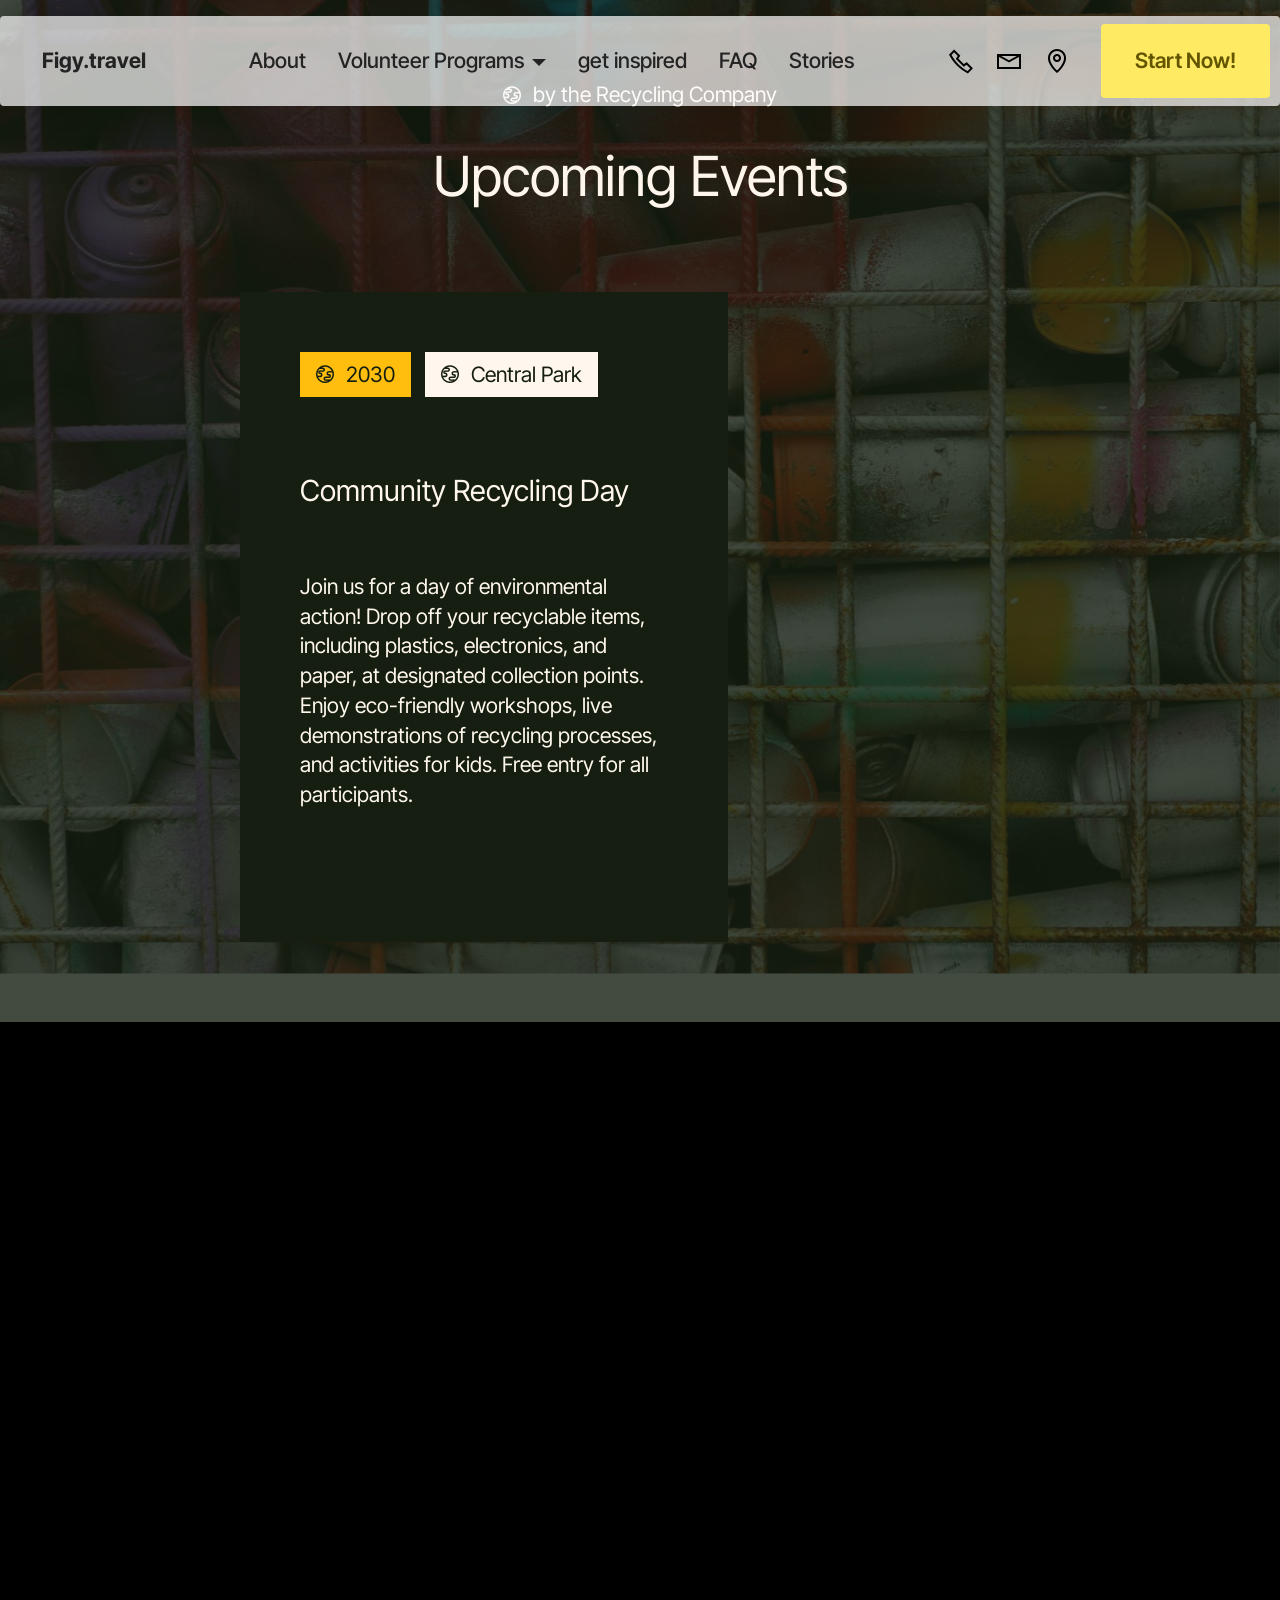
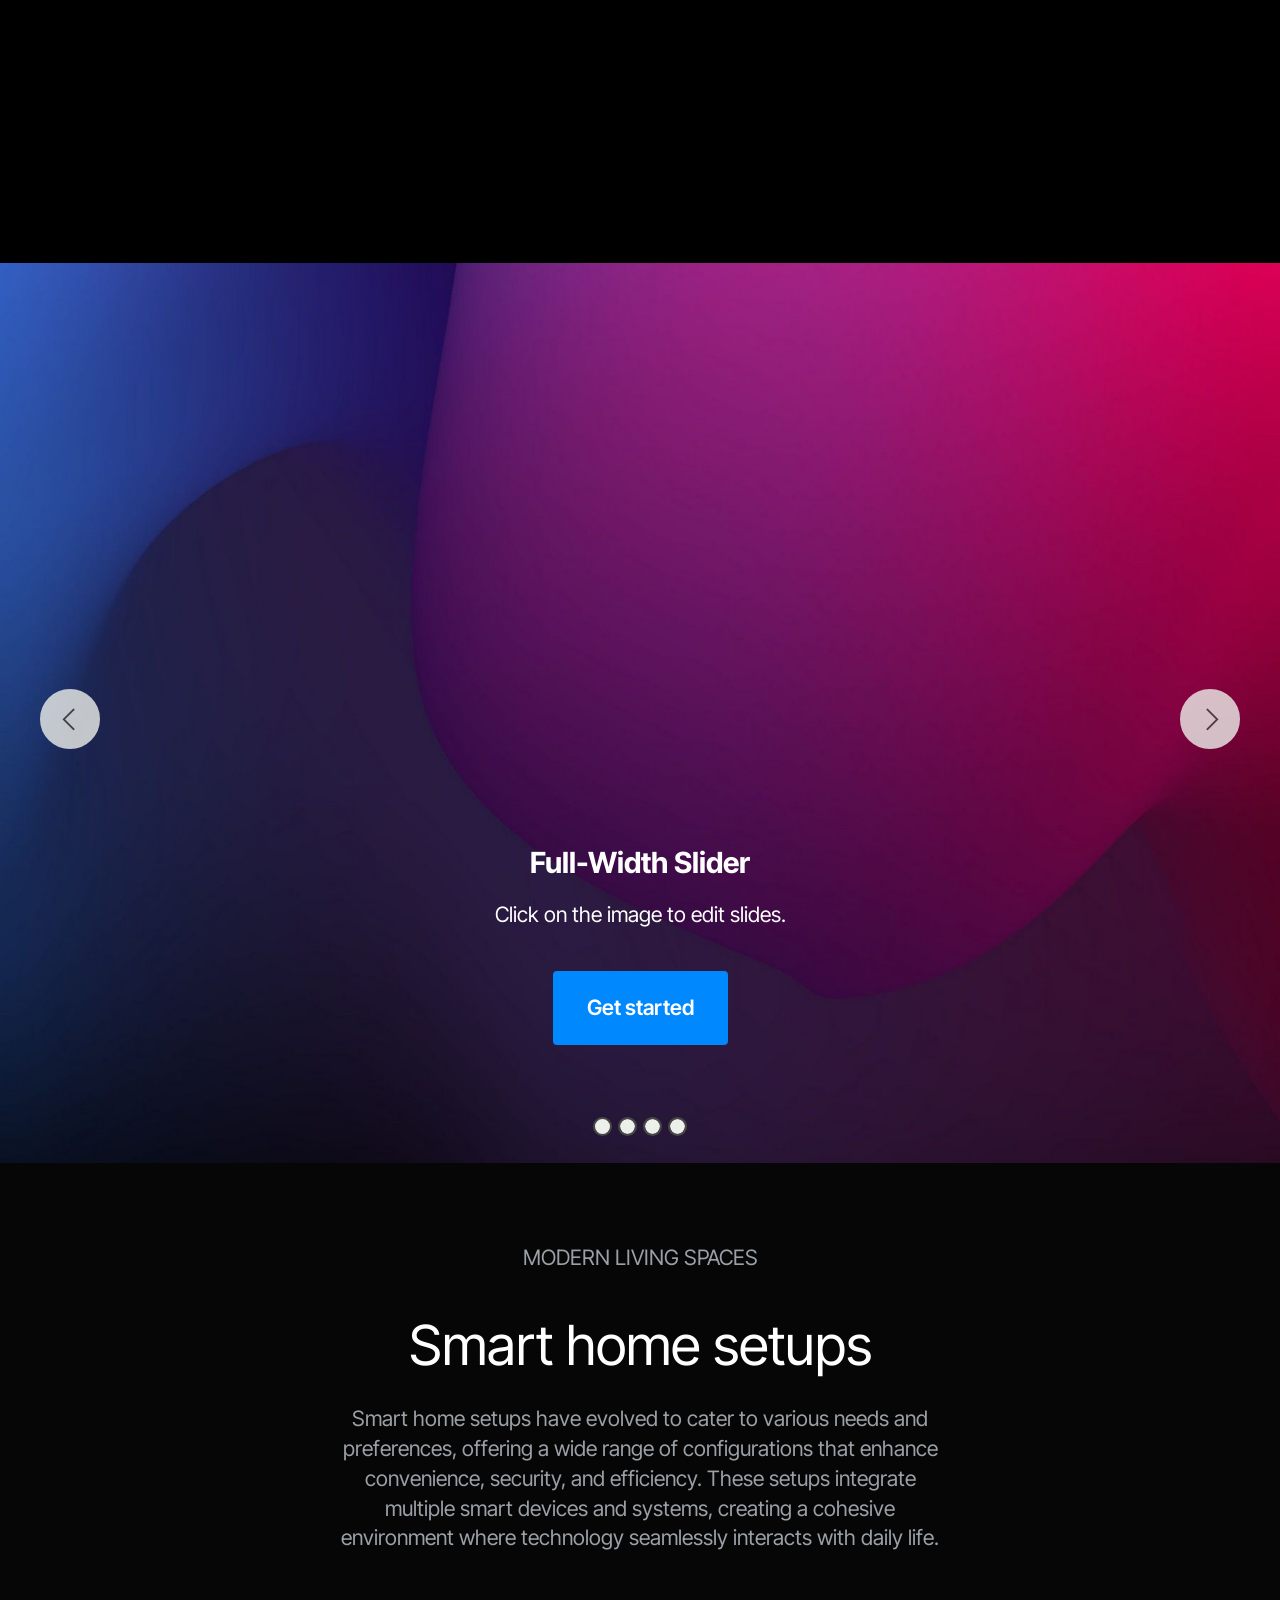
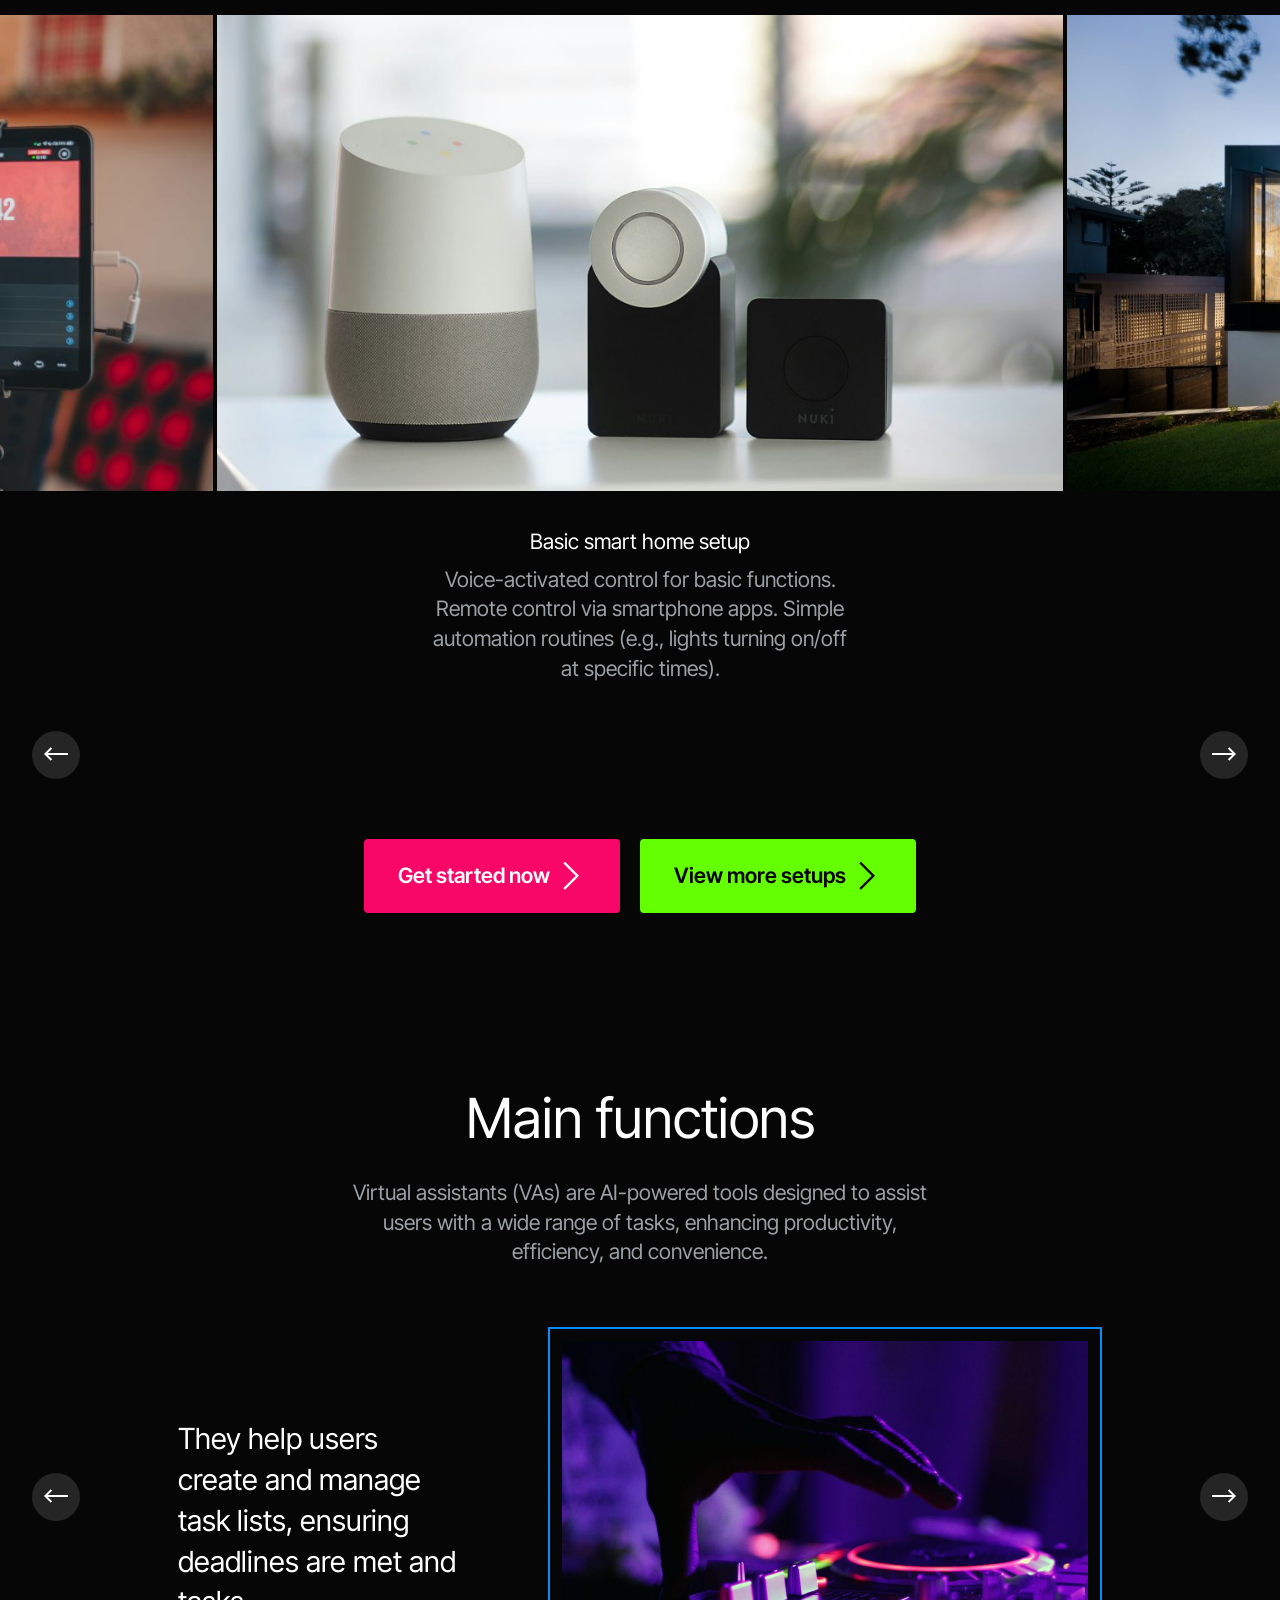
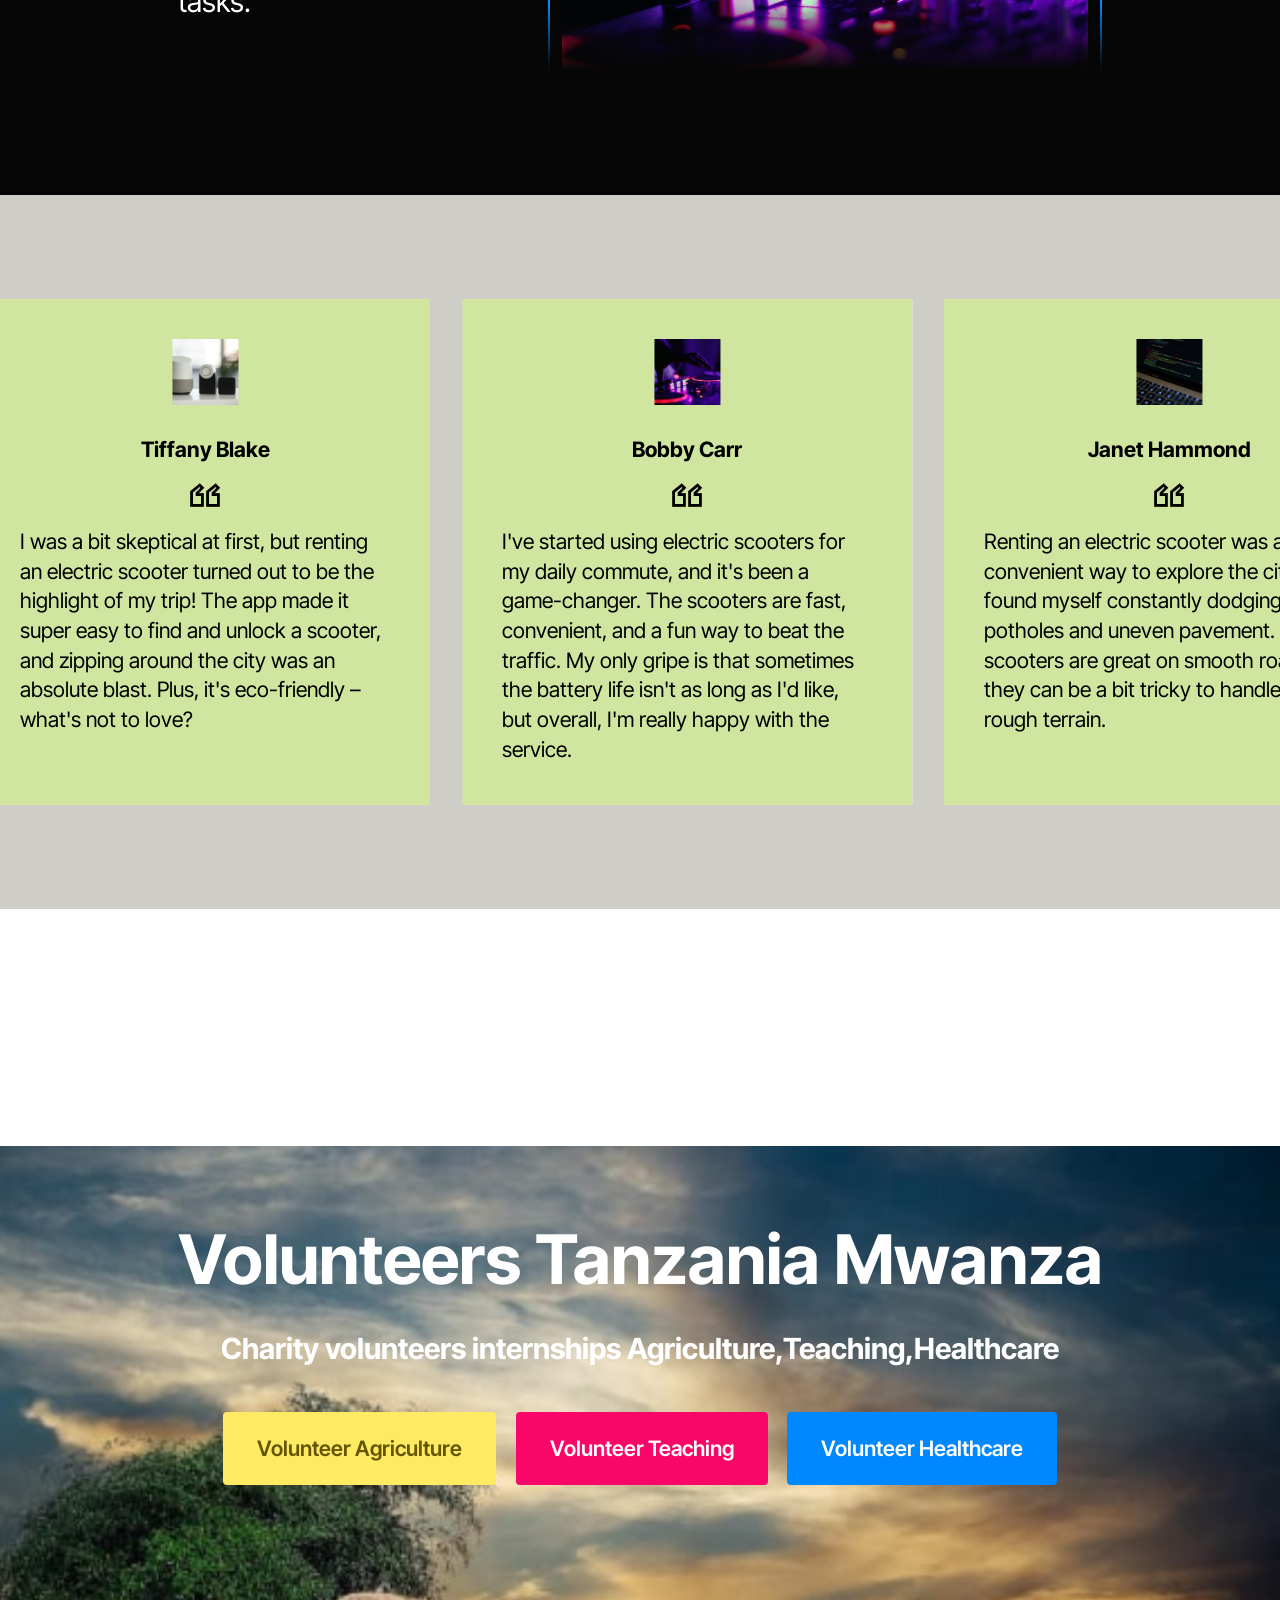
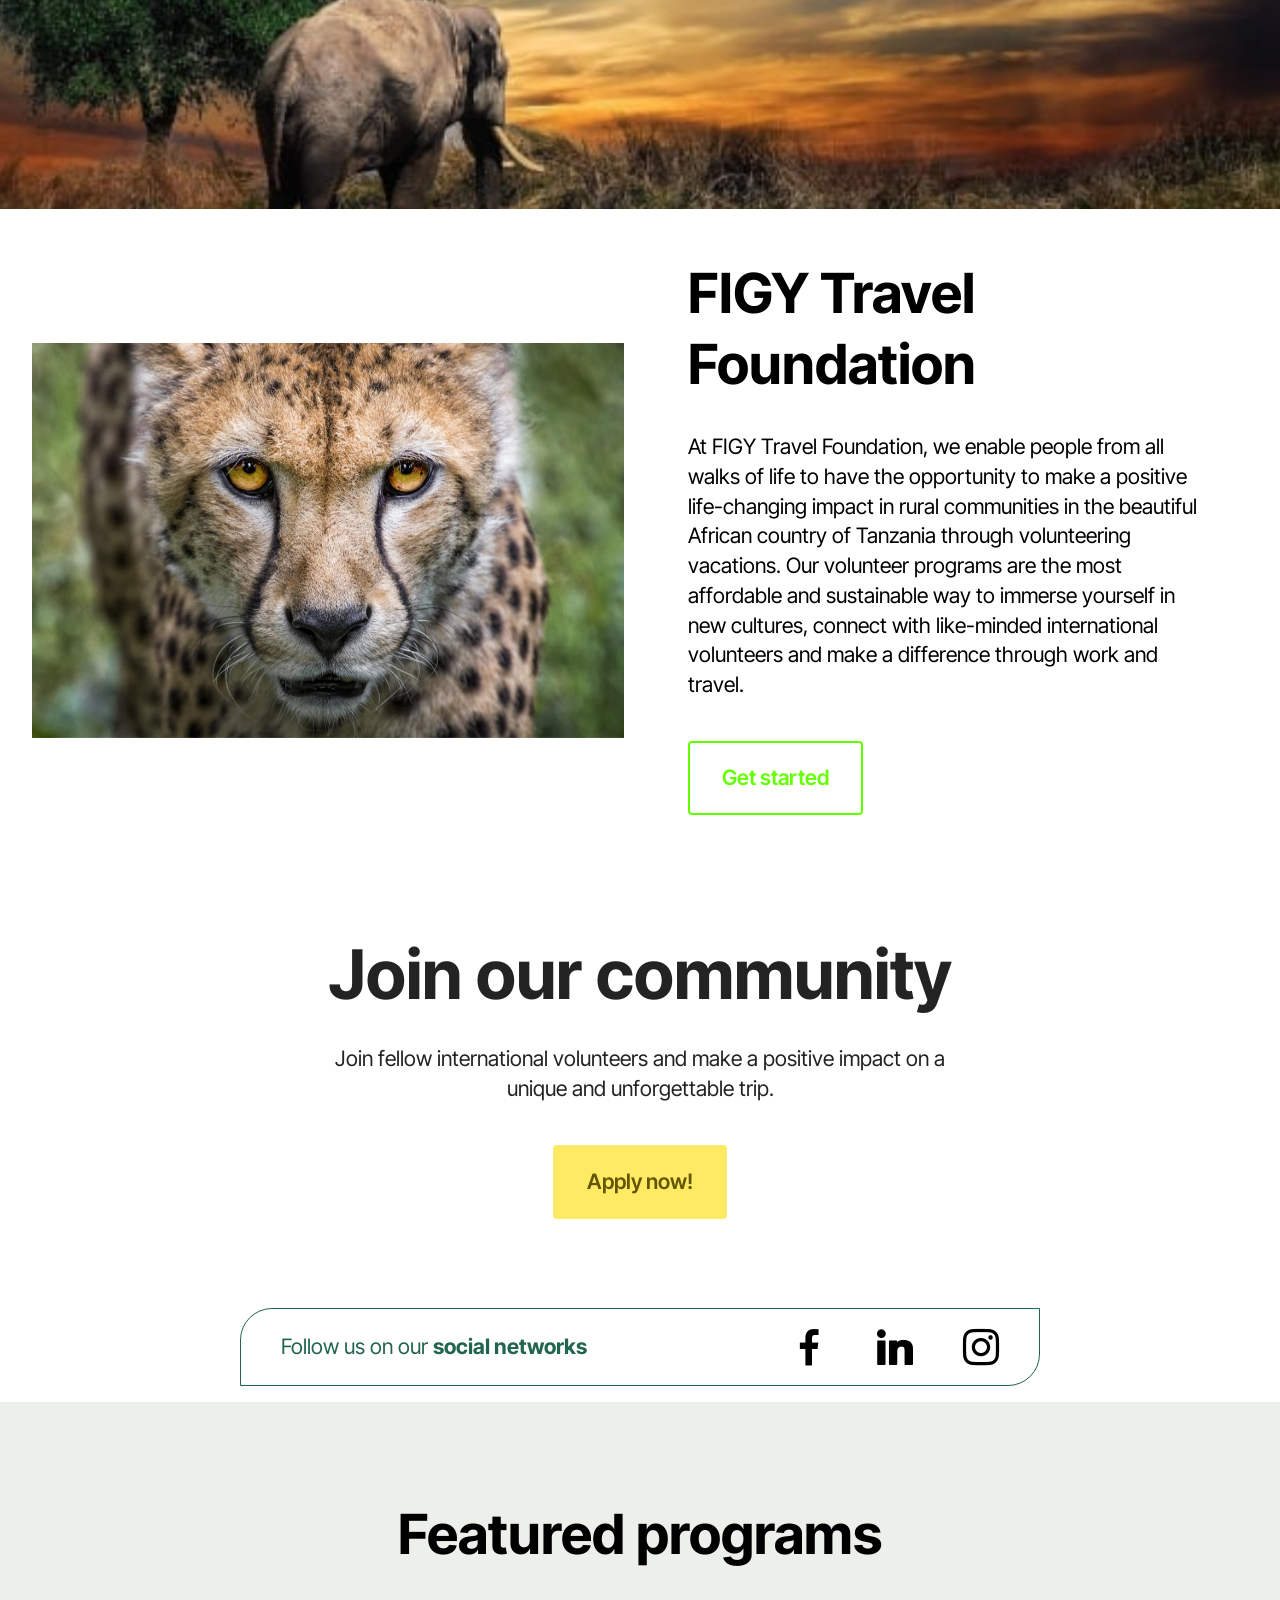
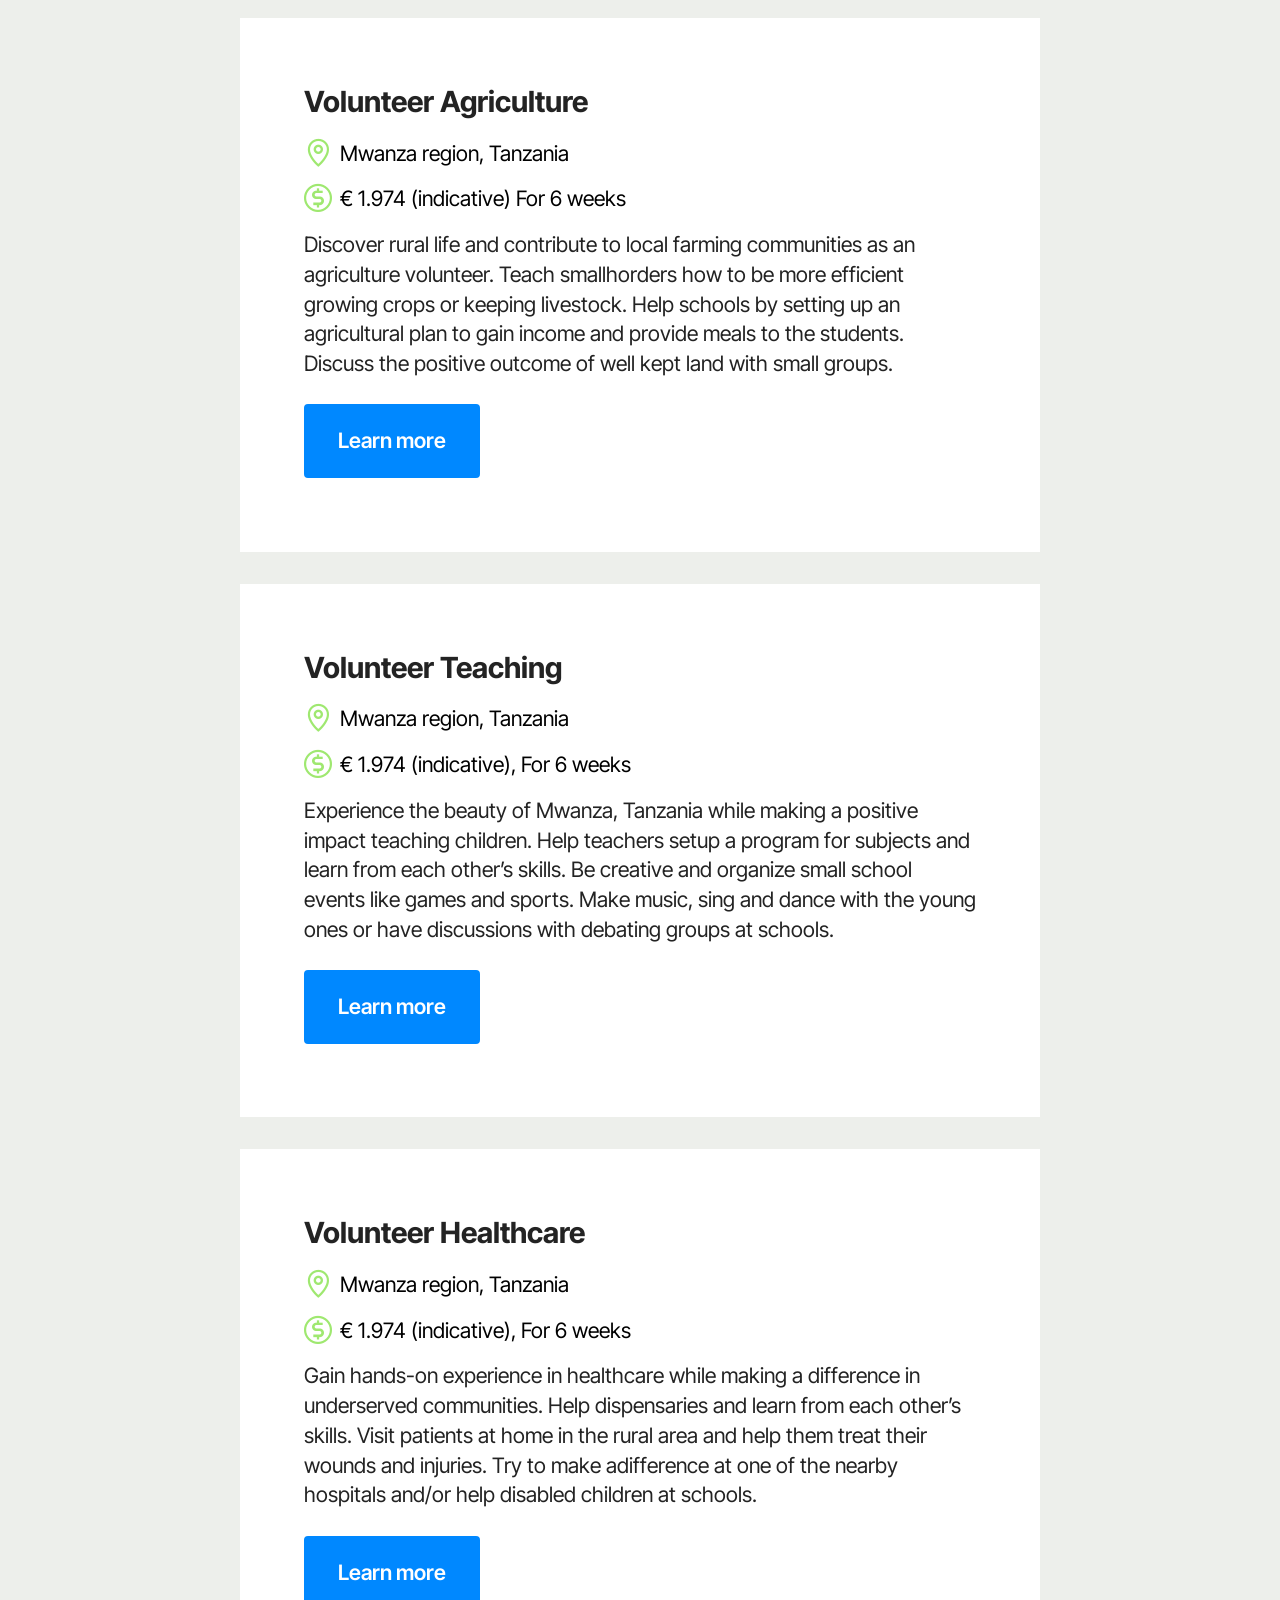
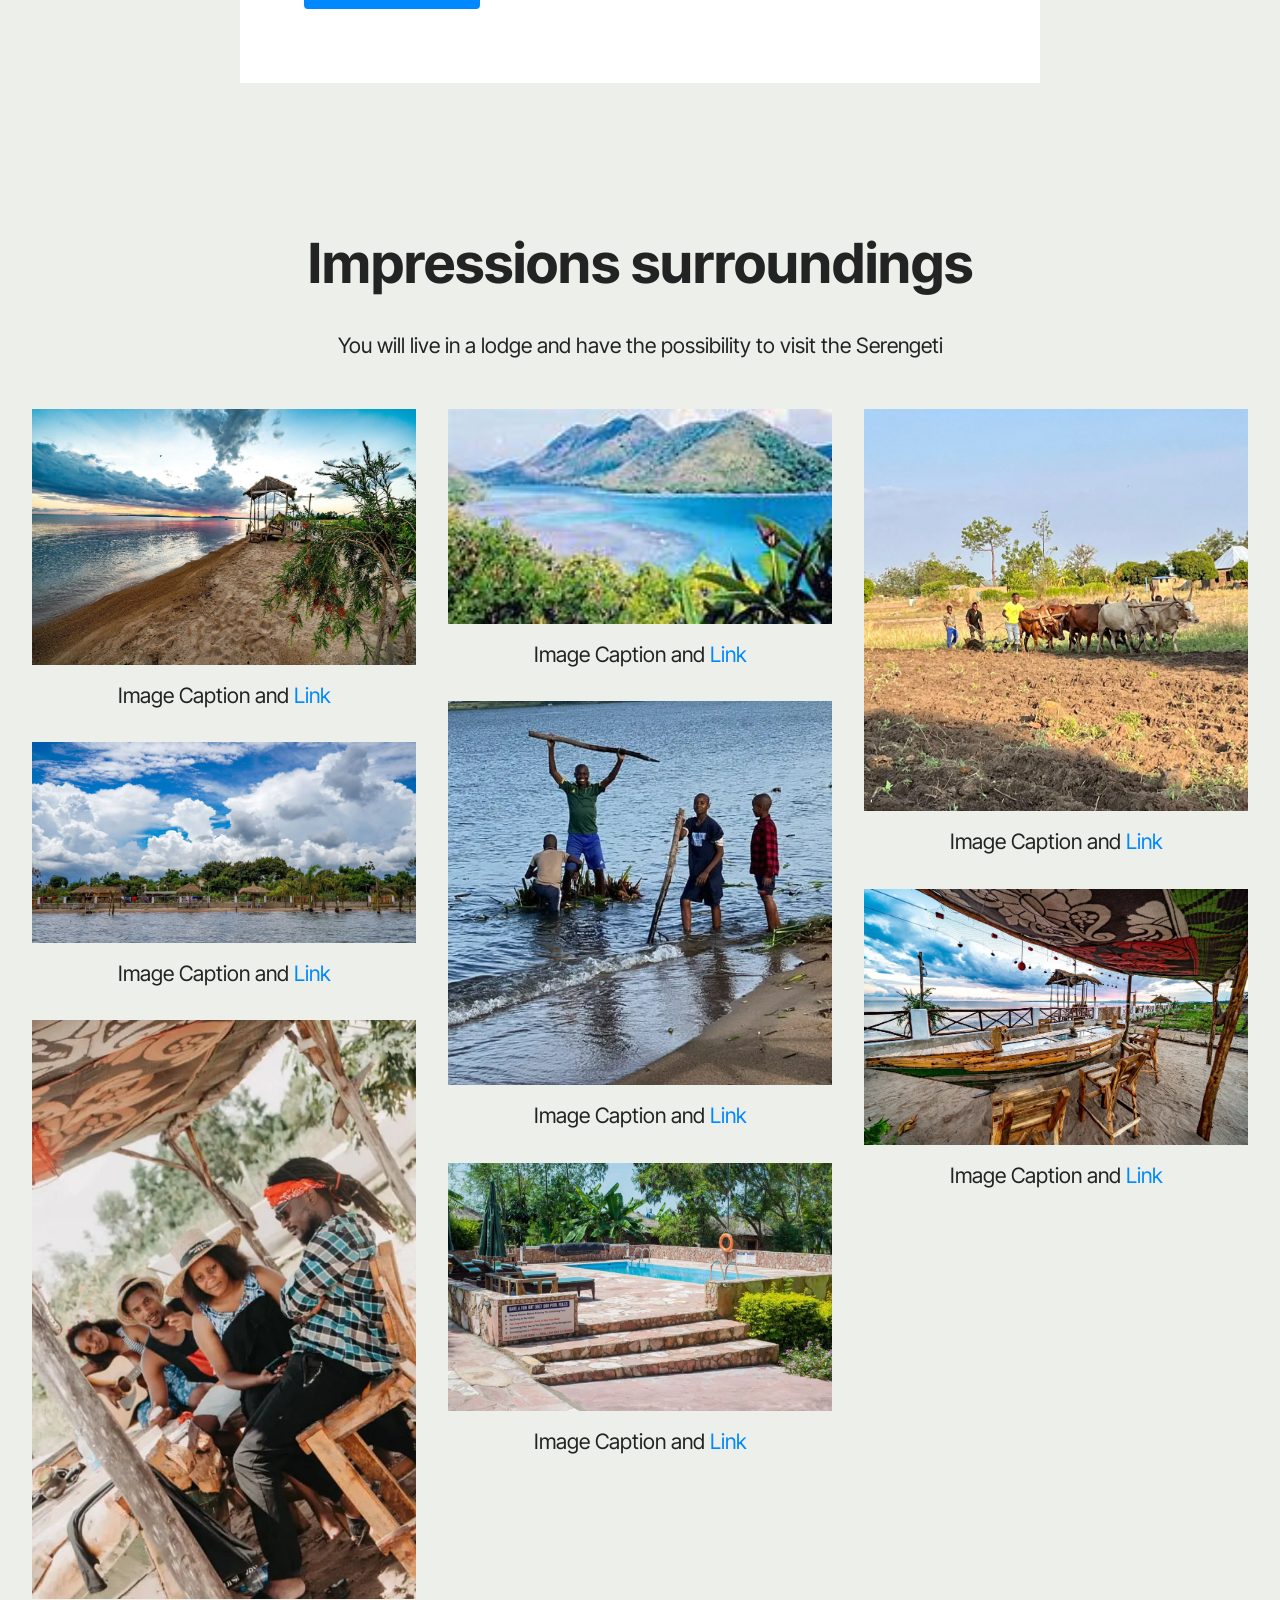
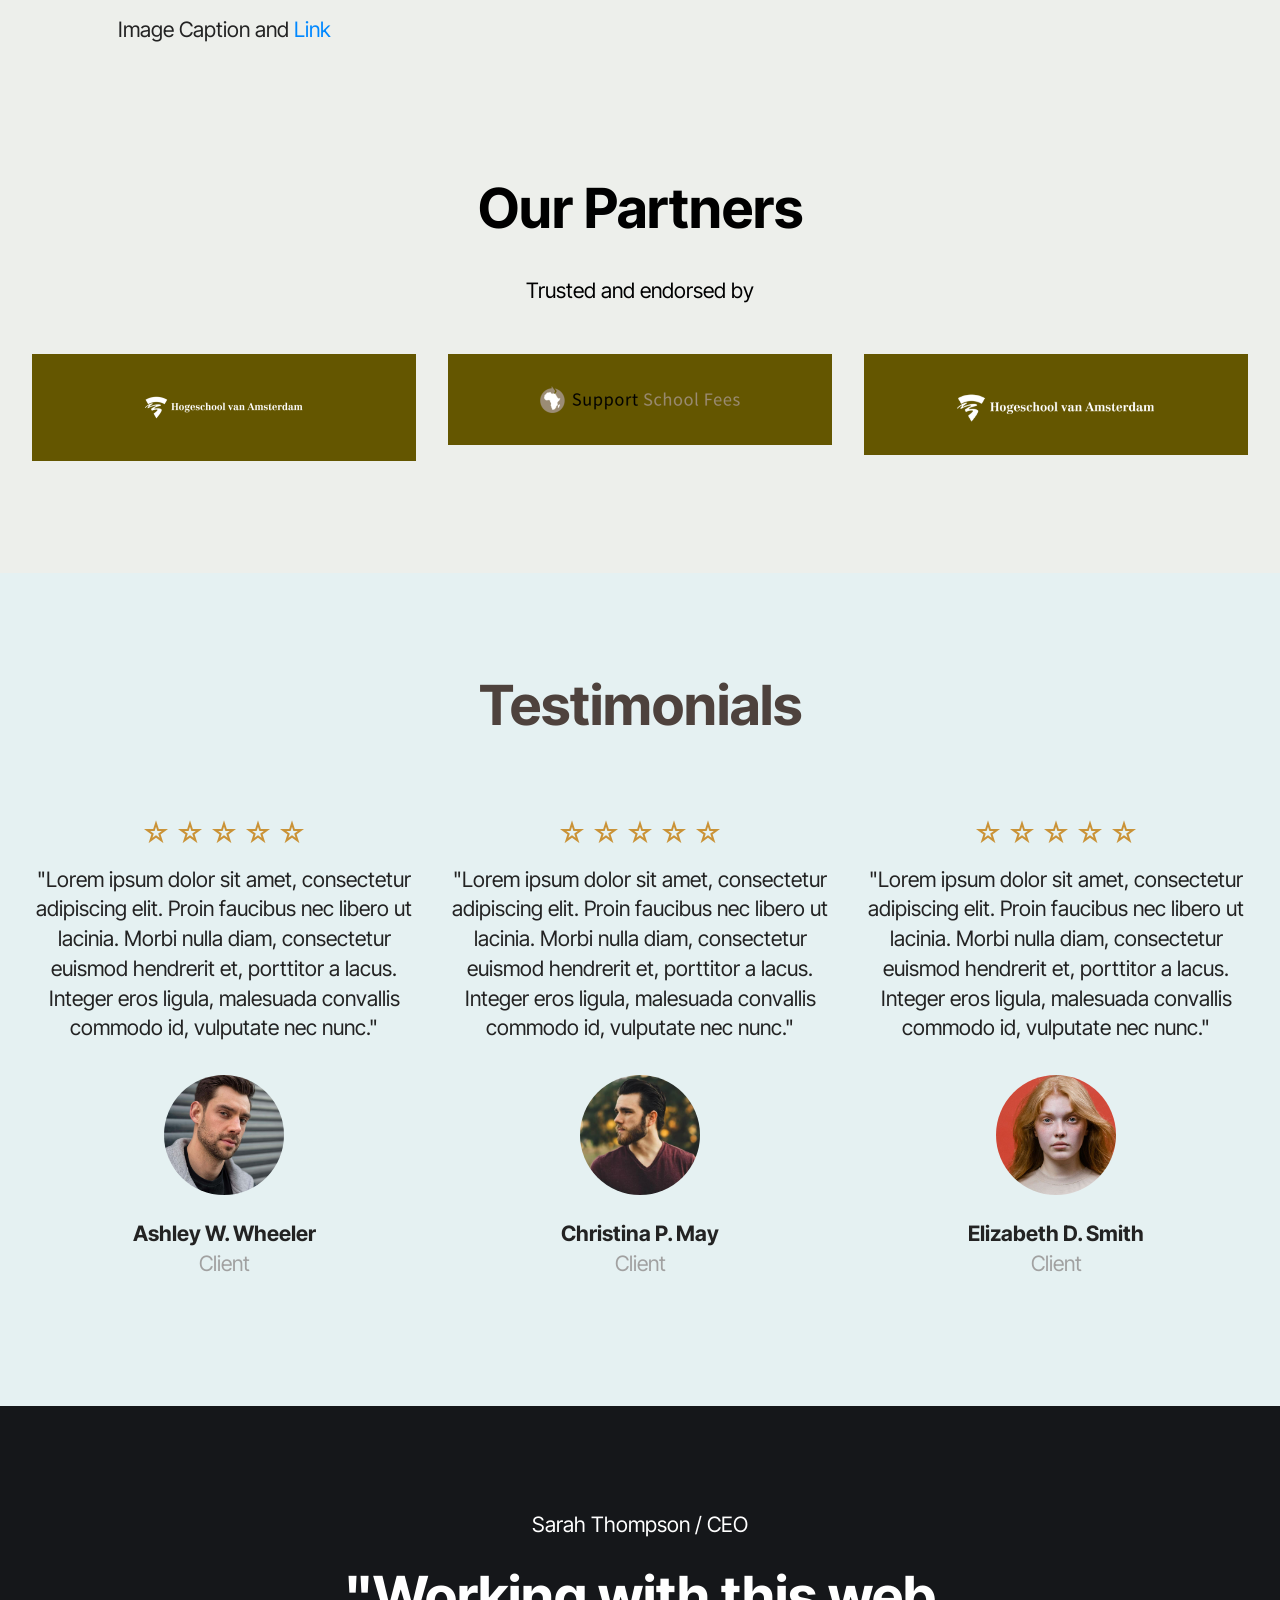
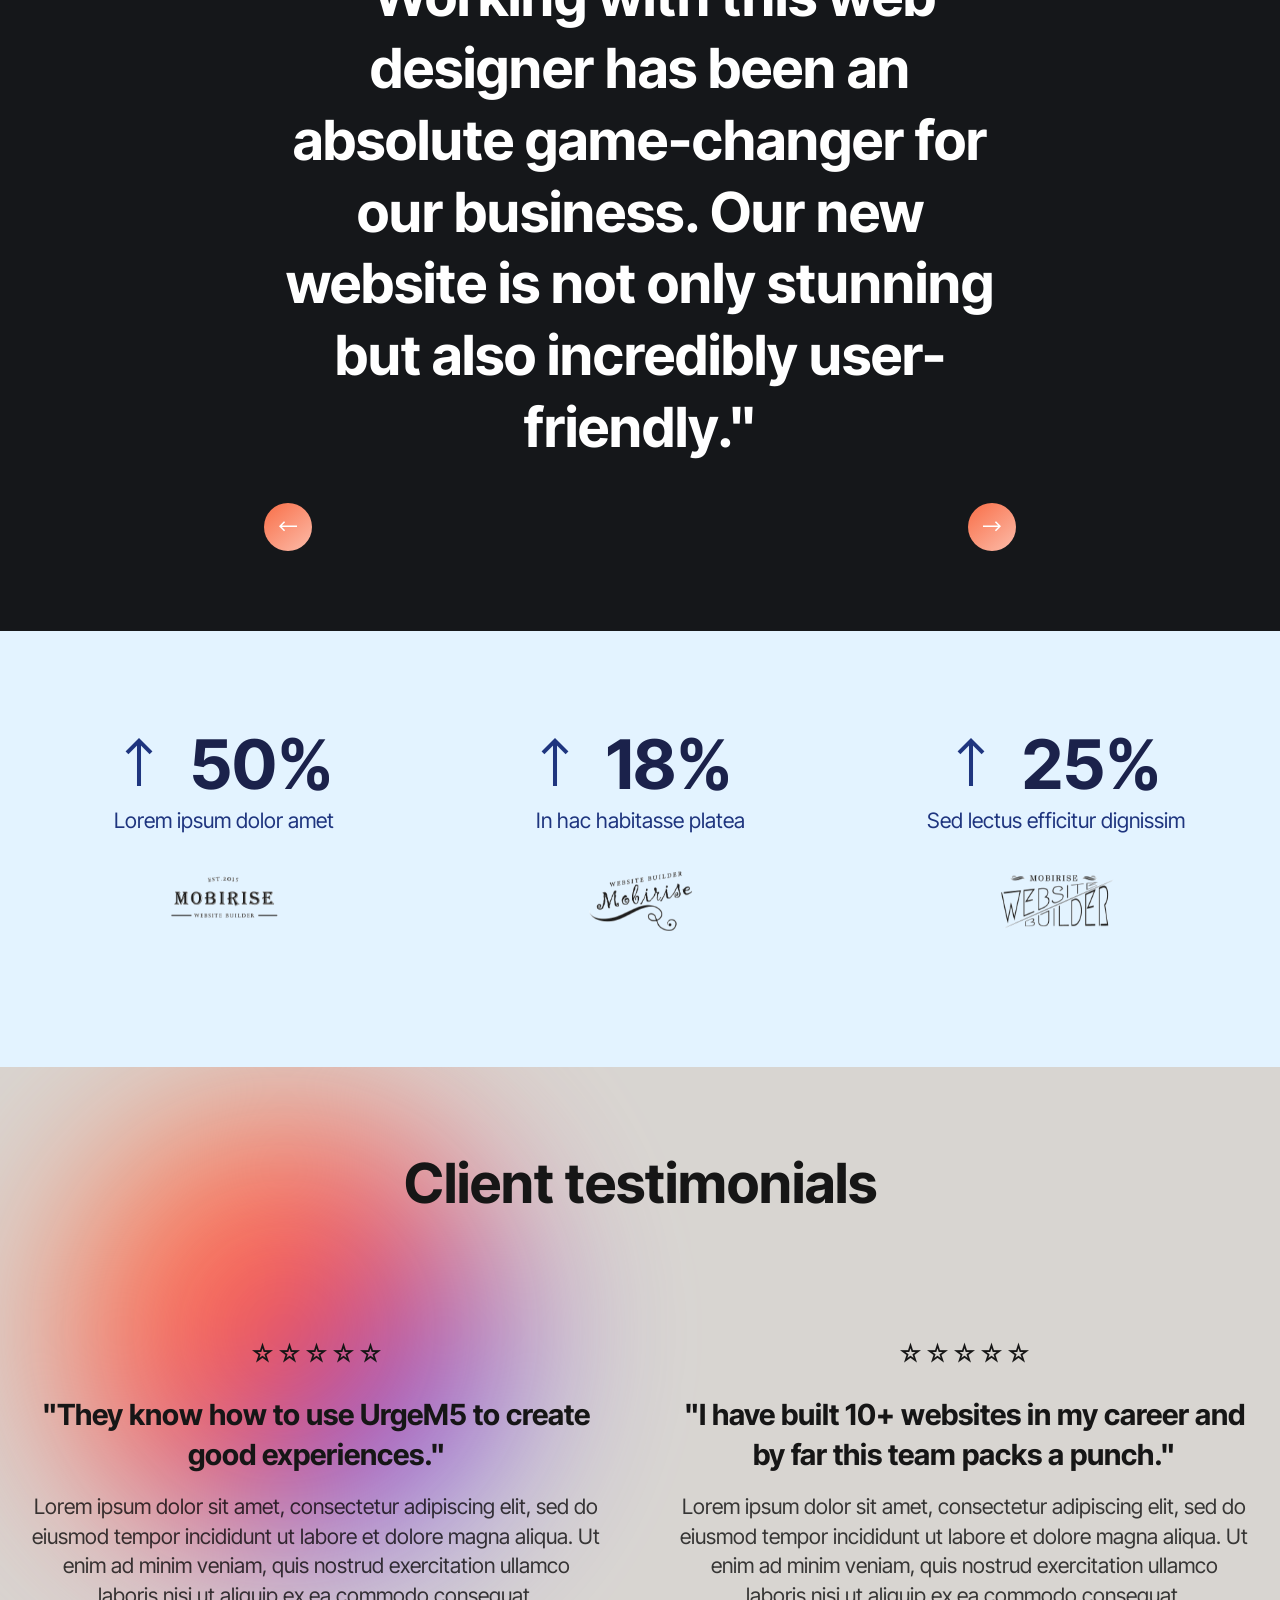
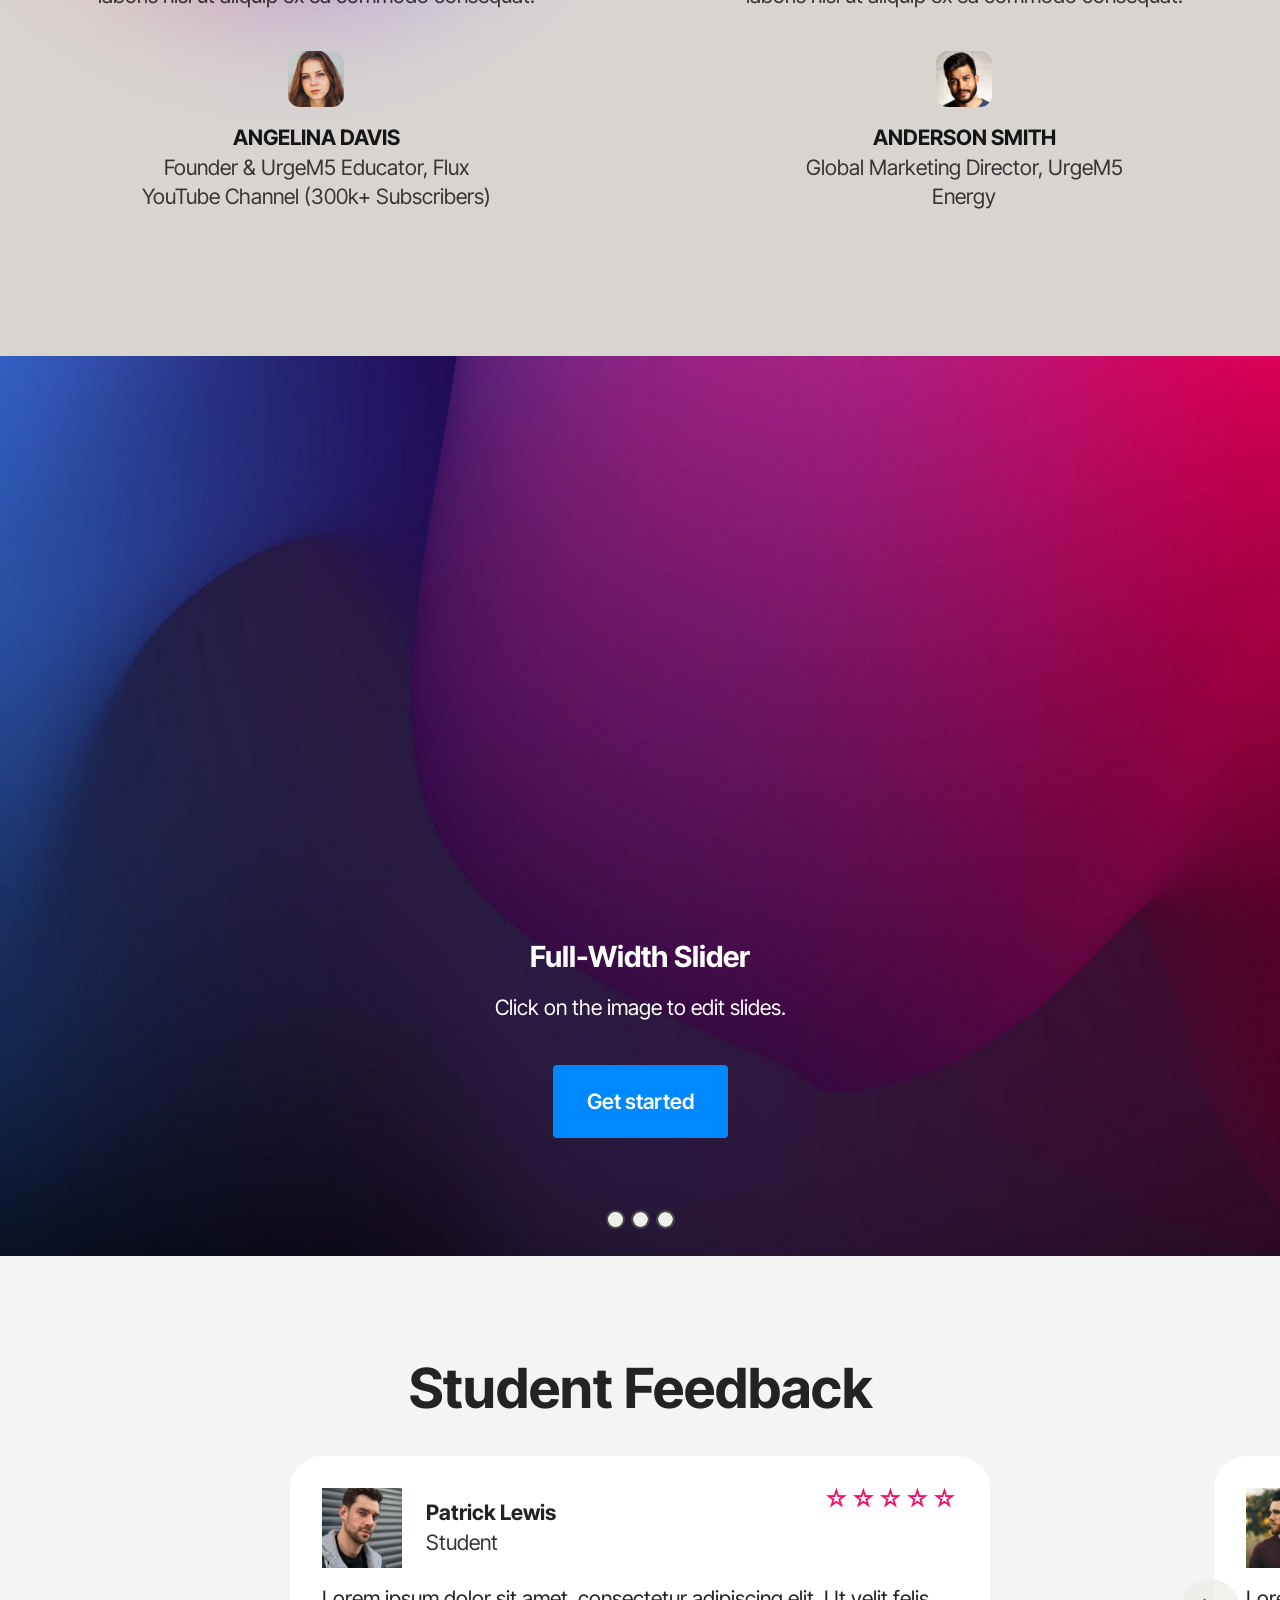
==== commit 465bddc6: "create github pages" ====
--- a/page1.html
+++ b/page1.html
@@ -24,7 +24,7 @@
   <link rel="stylesheet" href="assets/gallery/style.css">
   <link rel="preload" href="https://fonts.googleapis.com/css?family=Inter+Tight:100,200,300,400,500,600,700,800,900,100i,200i,300i,400i,500i,600i,700i,800i,900i&display=swap" as="style" onload="this.onload=null;this.rel='stylesheet'">
   <noscript><link rel="stylesheet" href="https://fonts.googleapis.com/css?family=Inter+Tight:100,200,300,400,500,600,700,800,900,100i,200i,300i,400i,500i,600i,700i,800i,900i&display=swap"></noscript>
-  <link rel="preload" as="style" href="assets/mobirise/css/mbr-additional.css?v=PKTH71"><link rel="stylesheet" href="assets/mobirise/css/mbr-additional.css?v=PKTH71" type="text/css">
+  <link rel="preload" as="style" href="assets/mobirise/css/mbr-additional.css?v=IdTWPw"><link rel="stylesheet" href="assets/mobirise/css/mbr-additional.css?v=IdTWPw" type="text/css">
 
   
   
@@ -457,11 +457,11 @@
 
 <section data-bs-version="5.1" class="slider3 cid-uHesv703nR mbr-fullscreen" id="slider03-1k">
     
-    <div class="carousel slide" id="uIxgU2Ofjg" data-interval="5000" data-bs-interval="5000">
+    <div class="carousel slide" id="uIxikoqk4S" data-interval="5000" data-bs-interval="5000">
         <ol class="carousel-indicators">
-            <li data-slide-to="0" data-bs-slide-to="0" class="active" data-target="#uIxgU2Ofjg" data-bs-target="#uIxgU2Ofjg"></li>
-            <li data-slide-to="1" data-bs-slide-to="1" data-target="#uIxgU2Ofjg" data-bs-target="#uIxgU2Ofjg"></li><li data-slide-to="2" data-bs-slide-to="2" data-target="#uIxgU2Ofjg" data-bs-target="#uIxgU2Ofjg"></li>
-            <li data-slide-to="3" data-bs-slide-to="3" data-target="#uIxgU2Ofjg" data-bs-target="#uIxgU2Ofjg"></li>
+            <li data-slide-to="0" data-bs-slide-to="0" class="active" data-target="#uIxikoqk4S" data-bs-target="#uIxikoqk4S"></li>
+            <li data-slide-to="1" data-bs-slide-to="1" data-target="#uIxikoqk4S" data-bs-target="#uIxikoqk4S"></li><li data-slide-to="2" data-bs-slide-to="2" data-target="#uIxikoqk4S" data-bs-target="#uIxikoqk4S"></li>
+            <li data-slide-to="3" data-bs-slide-to="3" data-target="#uIxikoqk4S" data-bs-target="#uIxikoqk4S"></li>
         </ol>
         <div class="carousel-inner">
             <div class="carousel-item slider-image item active">
@@ -522,11 +522,11 @@
                 </div>
             </div>
         </div>
-        <a class="carousel-control carousel-control-prev" role="button" data-slide="prev" data-bs-slide="prev" href="#uIxgU2Ofjg">
+        <a class="carousel-control carousel-control-prev" role="button" data-slide="prev" data-bs-slide="prev" href="#uIxikoqk4S">
             <span class="mobi-mbri mobi-mbri-arrow-prev" aria-hidden="true"></span>
             <span class="sr-only visually-hidden">Previous</span>
         </a>
-        <a class="carousel-control carousel-control-next" role="button" data-slide="next" data-bs-slide="next" href="#uIxgU2Ofjg">
+        <a class="carousel-control carousel-control-next" role="button" data-slide="next" data-bs-slide="next" href="#uIxikoqk4S">
             <span class="mobi-mbri mobi-mbri-arrow-next" aria-hidden="true"></span>
             <span class="sr-only visually-hidden">Next</span>
         </a>
@@ -1162,8 +1162,8 @@
         </div>
         <div class="row mbr-gallery mbr-masonry" data-masonry="{&quot;percentPosition&quot;: true }">
             <div class="col-12 col-md-6 col-lg-4 item gallery-image">
-                <div class="item-wrapper" data-toggle="modal" data-bs-toggle="modal" data-target="#uIxgU6LmOg-modal" data-bs-target="#uIxgU6LmOg-modal">
-                    <img class="w-100" src="assets/images/tanzania-travel-lodge-lake-view-in-the-evening.webp" alt="Volunteers-Tanzania" data-slide-to="0" data-bs-slide-to="0" data-target="#lb-uIxgU6LmOg" data-bs-target="#lb-uIxgU6LmOg">
+                <div class="item-wrapper" data-toggle="modal" data-bs-toggle="modal" data-target="#uIxikrr2Zz-modal" data-bs-target="#uIxikrr2Zz-modal">
+                    <img class="w-100" src="assets/images/tanzania-travel-lodge-lake-view-in-the-evening.webp" alt="Volunteers-Tanzania" data-slide-to="0" data-bs-slide-to="0" data-target="#lb-uIxikrr2Zz" data-bs-target="#lb-uIxikrr2Zz">
                     <div class="icon-wrapper">
                         <span class="mobi-mbri mobi-mbri-search mbr-iconfont mbr-iconfont-btn"></span>
                     </div>
@@ -1173,8 +1173,8 @@
                 </h6>
             </div>
             <div class="col-12 col-md-6 col-lg-4 item gallery-image">
-                <div class="item-wrapper" data-toggle="modal" data-bs-toggle="modal" data-target="#uIxgU6LmOg-modal" data-bs-target="#uIxgU6LmOg-modal">
-                    <img class="w-100" src="assets/images/tanzania-mwanza-top10-sanaane-island-national-parc-200x112.webp" alt="" data-slide-to="1" data-bs-slide-to="1" data-target="#lb-uIxgU6LmOg" data-bs-target="#lb-uIxgU6LmOg">
+                <div class="item-wrapper" data-toggle="modal" data-bs-toggle="modal" data-target="#uIxikrr2Zz-modal" data-bs-target="#uIxikrr2Zz-modal">
+                    <img class="w-100" src="assets/images/tanzania-mwanza-top10-sanaane-island-national-parc-200x112.webp" alt="" data-slide-to="1" data-bs-slide-to="1" data-target="#lb-uIxikrr2Zz" data-bs-target="#lb-uIxikrr2Zz">
                     <div class="icon-wrapper">
                         <span class="mobi-mbri mobi-mbri-search mbr-iconfont mbr-iconfont-btn"></span>
                     </div>
@@ -1184,8 +1184,8 @@
                 </h6>
             </div>
             <div class="col-12 col-md-6 col-lg-4 item gallery-image">
-                <div class="item-wrapper" data-toggle="modal" data-bs-toggle="modal" data-target="#uIxgU6LmOg-modal" data-bs-target="#uIxgU6LmOg-modal">
-                    <img class="w-100" src="assets/images/tanzania-travel-lodge-agriculture.webp" alt="" data-slide-to="2" data-bs-slide-to="2" data-target="#lb-uIxgU6LmOg" data-bs-target="#lb-uIxgU6LmOg">
+                <div class="item-wrapper" data-toggle="modal" data-bs-toggle="modal" data-target="#uIxikrr2Zz-modal" data-bs-target="#uIxikrr2Zz-modal">
+                    <img class="w-100" src="assets/images/tanzania-travel-lodge-agriculture.webp" alt="" data-slide-to="2" data-bs-slide-to="2" data-target="#lb-uIxikrr2Zz" data-bs-target="#lb-uIxikrr2Zz">
                     <div class="icon-wrapper">
                         <span class="mobi-mbri mobi-mbri-search mbr-iconfont mbr-iconfont-btn"></span>
                     </div>
@@ -1195,8 +1195,8 @@
                 </h6>
             </div>
             <div class="col-12 col-md-6 col-lg-4 item gallery-image">
-                <div class="item-wrapper" data-toggle="modal" data-bs-toggle="modal" data-target="#uIxgU6LmOg-modal" data-bs-target="#uIxgU6LmOg-modal">
-                    <img class="w-100" src="assets/images/tanzania-travel-lodge-locals-swimming.webp" alt="" data-slide-to="3" data-bs-slide-to="3" data-target="#lb-uIxgU6LmOg" data-bs-target="#lb-uIxgU6LmOg">
+                <div class="item-wrapper" data-toggle="modal" data-bs-toggle="modal" data-target="#uIxikrr2Zz-modal" data-bs-target="#uIxikrr2Zz-modal">
+                    <img class="w-100" src="assets/images/tanzania-travel-lodge-locals-swimming.webp" alt="" data-slide-to="3" data-bs-slide-to="3" data-target="#lb-uIxikrr2Zz" data-bs-target="#lb-uIxikrr2Zz">
                     <div class="icon-wrapper">
                         <span class="mobi-mbri mobi-mbri-search mbr-iconfont mbr-iconfont-btn"></span>
                     </div>
@@ -1206,8 +1206,8 @@
                 </h6>
             </div>
             <div class="col-12 col-md-6 col-lg-4 item gallery-image">
-                <div class="item-wrapper" data-toggle="modal" data-bs-toggle="modal" data-target="#uIxgU6LmOg-modal" data-bs-target="#uIxgU6LmOg-modal">
-                    <img class="w-100" src="assets/images/volunteers-tanzania-coastline.webp" alt="" data-slide-to="4" data-bs-slide-to="4" data-target="#lb-uIxgU6LmOg" data-bs-target="#lb-uIxgU6LmOg">
+                <div class="item-wrapper" data-toggle="modal" data-bs-toggle="modal" data-target="#uIxikrr2Zz-modal" data-bs-target="#uIxikrr2Zz-modal">
+                    <img class="w-100" src="assets/images/volunteers-tanzania-coastline.webp" alt="" data-slide-to="4" data-bs-slide-to="4" data-target="#lb-uIxikrr2Zz" data-bs-target="#lb-uIxikrr2Zz">
                     <div class="icon-wrapper">
                         <span class="mobi-mbri mobi-mbri-search mbr-iconfont mbr-iconfont-btn"></span>
                     </div>
@@ -1217,8 +1217,8 @@
                 </h6>
             </div>
             <div class="col-12 col-md-6 col-lg-4 item gallery-image">
-                <div class="item-wrapper" data-toggle="modal" data-bs-toggle="modal" data-target="#uIxgU6LmOg-modal" data-bs-target="#uIxgU6LmOg-modal">
-                    <img class="w-100" src="assets/images/volunteers-tanzania-relaxing-by-the-beach.webp" alt="" data-slide-to="5" data-bs-slide-to="5" data-target="#lb-uIxgU6LmOg" data-bs-target="#lb-uIxgU6LmOg">
+                <div class="item-wrapper" data-toggle="modal" data-bs-toggle="modal" data-target="#uIxikrr2Zz-modal" data-bs-target="#uIxikrr2Zz-modal">
+                    <img class="w-100" src="assets/images/volunteers-tanzania-relaxing-by-the-beach.webp" alt="" data-slide-to="5" data-bs-slide-to="5" data-target="#lb-uIxikrr2Zz" data-bs-target="#lb-uIxikrr2Zz">
                     <div class="icon-wrapper">
                         <span class="mobi-mbri mobi-mbri-search mbr-iconfont mbr-iconfont-btn"></span>
                     </div>
@@ -1227,8 +1227,8 @@
                     Image Caption and <a href="#" class="text-primary">Link</a>
                 </h6>
             </div><div class="col-12 col-md-6 col-lg-4 item gallery-image">
-                <div class="item-wrapper" data-toggle="modal" data-bs-toggle="modal" data-target="#uIxgU6LmOg-modal" data-bs-target="#uIxgU6LmOg-modal">
-                    <img class="w-100" src="assets/images/volunteers-tanzania-sitting-with-the-locals.webp" alt="" data-slide-to="6" data-bs-slide-to="6" data-target="#lb-uIxgU6LmOg" data-bs-target="#lb-uIxgU6LmOg">
+                <div class="item-wrapper" data-toggle="modal" data-bs-toggle="modal" data-target="#uIxikrr2Zz-modal" data-bs-target="#uIxikrr2Zz-modal">
+                    <img class="w-100" src="assets/images/volunteers-tanzania-sitting-with-the-locals.webp" alt="" data-slide-to="6" data-bs-slide-to="6" data-target="#lb-uIxikrr2Zz" data-bs-target="#lb-uIxikrr2Zz">
                     <div class="icon-wrapper">
                         <span class="mobi-mbri mobi-mbri-search mbr-iconfont mbr-iconfont-btn"></span>
                     </div>
@@ -1237,8 +1237,8 @@
                     Image Caption and <a href="#" class="text-primary">Link</a>
                 </h6>
             </div><div class="col-12 col-md-6 col-lg-4 item gallery-image">
-                <div class="item-wrapper" data-toggle="modal" data-bs-toggle="modal" data-target="#uIxgU6LmOg-modal" data-bs-target="#uIxgU6LmOg-modal">
-                    <img class="w-100" src="assets/images/volunteers-tanzania-pool.webp" alt="" data-slide-to="7" data-bs-slide-to="7" data-target="#lb-uIxgU6LmOg" data-bs-target="#lb-uIxgU6LmOg">
+                <div class="item-wrapper" data-toggle="modal" data-bs-toggle="modal" data-target="#uIxikrr2Zz-modal" data-bs-target="#uIxikrr2Zz-modal">
+                    <img class="w-100" src="assets/images/volunteers-tanzania-pool.webp" alt="" data-slide-to="7" data-bs-slide-to="7" data-target="#lb-uIxikrr2Zz" data-bs-target="#lb-uIxikrr2Zz">
                     <div class="icon-wrapper">
                         <span class="mobi-mbri mobi-mbri-search mbr-iconfont mbr-iconfont-btn"></span>
                     </div>
@@ -1250,11 +1250,11 @@
             
         </div>
 
-        <div class="modal mbr-slider" tabindex="-1" role="dialog" aria-hidden="true" id="uIxgU6LmOg-modal">
+        <div class="modal mbr-slider" tabindex="-1" role="dialog" aria-hidden="true" id="uIxikrr2Zz-modal">
             <div class="modal-dialog" role="document">
                 <div class="modal-content">
                     <div class="modal-body">
-                        <div class="carousel slide" id="lb-uIxgU6LmOg" data-interval="5000" data-bs-interval="5000">
+                        <div class="carousel slide" id="lb-uIxikrr2Zz" data-interval="5000" data-bs-interval="5000">
                             <div class="carousel-inner">
                                 <div class="carousel-item active">
                                     <img class="d-block w-100" src="assets/images/tanzania-travel-lodge-lake-view-in-the-evening.webp" alt="">
@@ -1281,21 +1281,21 @@
                                 
                             </div>
                             <ol class="carousel-indicators">
-                                <li data-slide-to="0" data-bs-slide-to="0" class="active" data-target="#lb-uIxgU6LmOg" data-bs-target="#lb-uIxgU6LmOg"></li>
-                                <li data-slide-to="1" data-bs-slide-to="1" data-target="#lb-uIxgU6LmOg" data-bs-target="#lb-uIxgU6LmOg"></li>
-                                <li data-slide-to="2" data-bs-slide-to="2" data-target="#lb-uIxgU6LmOg" data-bs-target="#lb-uIxgU6LmOg"></li>
-                                <li data-slide-to="3" data-bs-slide-to="3" data-target="#lb-uIxgU6LmOg" data-bs-target="#lb-uIxgU6LmOg"></li>
-                                <li data-slide-to="4" data-bs-slide-to="4" data-target="#lb-uIxgU6LmOg" data-bs-target="#lb-uIxgU6LmOg"></li>
-                                <li data-slide-to="5" data-bs-slide-to="5" data-target="#lb-uIxgU6LmOg" data-bs-target="#lb-uIxgU6LmOg"></li><li data-slide-to="6" data-bs-slide-to="6" data-target="#lb-uIxgU6LmOg" data-bs-target="#lb-uIxgU6LmOg"></li><li data-slide-to="7" data-bs-slide-to="7" data-target="#lb-uIxgU6LmOg" data-bs-target="#lb-uIxgU6LmOg"></li>
+                                <li data-slide-to="0" data-bs-slide-to="0" class="active" data-target="#lb-uIxikrr2Zz" data-bs-target="#lb-uIxikrr2Zz"></li>
+                                <li data-slide-to="1" data-bs-slide-to="1" data-target="#lb-uIxikrr2Zz" data-bs-target="#lb-uIxikrr2Zz"></li>
+                                <li data-slide-to="2" data-bs-slide-to="2" data-target="#lb-uIxikrr2Zz" data-bs-target="#lb-uIxikrr2Zz"></li>
+                                <li data-slide-to="3" data-bs-slide-to="3" data-target="#lb-uIxikrr2Zz" data-bs-target="#lb-uIxikrr2Zz"></li>
+                                <li data-slide-to="4" data-bs-slide-to="4" data-target="#lb-uIxikrr2Zz" data-bs-target="#lb-uIxikrr2Zz"></li>
+                                <li data-slide-to="5" data-bs-slide-to="5" data-target="#lb-uIxikrr2Zz" data-bs-target="#lb-uIxikrr2Zz"></li><li data-slide-to="6" data-bs-slide-to="6" data-target="#lb-uIxikrr2Zz" data-bs-target="#lb-uIxikrr2Zz"></li><li data-slide-to="7" data-bs-slide-to="7" data-target="#lb-uIxikrr2Zz" data-bs-target="#lb-uIxikrr2Zz"></li>
                                 
                             </ol>
                             <a role="button" href="" class="close" data-dismiss="modal" data-bs-dismiss="modal" aria-label="Close">
                             </a>
-                            <a class="carousel-control-prev carousel-control" role="button" data-slide="prev" data-bs-slide="prev" href="#lb-uIxgU6LmOg">
+                            <a class="carousel-control-prev carousel-control" role="button" data-slide="prev" data-bs-slide="prev" href="#lb-uIxikrr2Zz">
                                 <span class="mobi-mbri mobi-mbri-arrow-prev" aria-hidden="true"></span>
                                 <span class="sr-only visually-hidden">Previous</span>
                             </a>
-                            <a class="carousel-control-next carousel-control" role="button" data-slide="next" data-bs-slide="next" href="#lb-uIxgU6LmOg">
+                            <a class="carousel-control-next carousel-control" role="button" data-slide="next" data-bs-slide="next" href="#lb-uIxikrr2Zz">
                                 <span class="mobi-mbri mobi-mbri-arrow-next" aria-hidden="true"></span>
                                 <span class="sr-only visually-hidden">Next</span>
                             </a>
@@ -1693,11 +1693,11 @@
 
 <section data-bs-version="5.1" class="slider3 cid-uHesvHnox4 mbr-fullscreen" id="slider03-1z">
     
-    <div class="carousel slide" id="uIxgU9cXzt" data-interval="5000" data-bs-interval="5000">
+    <div class="carousel slide" id="uIxiktYc0w" data-interval="5000" data-bs-interval="5000">
         <ol class="carousel-indicators">
-            <li data-slide-to="0" data-bs-slide-to="0" class="active" data-target="#uIxgU9cXzt" data-bs-target="#uIxgU9cXzt"></li>
-            <li data-slide-to="1" data-bs-slide-to="1" data-target="#uIxgU9cXzt" data-bs-target="#uIxgU9cXzt"></li>
-            <li data-slide-to="2" data-bs-slide-to="2" data-target="#uIxgU9cXzt" data-bs-target="#uIxgU9cXzt"></li>
+            <li data-slide-to="0" data-bs-slide-to="0" class="active" data-target="#uIxiktYc0w" data-bs-target="#uIxiktYc0w"></li>
+            <li data-slide-to="1" data-bs-slide-to="1" data-target="#uIxiktYc0w" data-bs-target="#uIxiktYc0w"></li>
+            <li data-slide-to="2" data-bs-slide-to="2" data-target="#uIxiktYc0w" data-bs-target="#uIxiktYc0w"></li>
         </ol>
         <div class="carousel-inner">
             <div class="carousel-item slider-image item active">
@@ -1746,11 +1746,11 @@
                 </div>
             </div>
         </div>
-        <a class="carousel-control carousel-control-prev" role="button" data-slide="prev" data-bs-slide="prev" href="#uIxgU9cXzt">
+        <a class="carousel-control carousel-control-prev" role="button" data-slide="prev" data-bs-slide="prev" href="#uIxiktYc0w">
             <span class="mobi-mbri mobi-mbri-arrow-prev" aria-hidden="true"></span>
             <span class="sr-only visually-hidden">Previous</span>
         </a>
-        <a class="carousel-control carousel-control-next" role="button" data-slide="next" data-bs-slide="next" href="#uIxgU9cXzt">
+        <a class="carousel-control carousel-control-next" role="button" data-slide="next" data-bs-slide="next" href="#uIxiktYc0w">
             <span class="mobi-mbri mobi-mbri-arrow-next" aria-hidden="true"></span>
             <span class="sr-only visually-hidden">Next</span>
         </a>
@@ -2045,7 +2045,7 @@
     <div class="container">
         <div class="row justify-content-center">
             <div class="col-12 col-md-">
-                <div class="carousel slide" id="uIxgUazyRP" data-interval="5000" data-bs-interval="5000">
+                <div class="carousel slide" id="uIxikvq5ef" data-interval="5000" data-bs-interval="5000">
                     <div class="carousel-inner">
                         <div class="carousel-item slider-image item active">
                             <div class="media-container-row">
@@ -2103,9 +2103,9 @@
                         </div>
                     </div>
                     <ol class="carousel-indicators">
-                        <li data-slide-to="0" data-bs-slide-to="0" class="active" data-target="#uIxgUazyRP" data-bs-target="#uIxgUazyRP"><img src="assets/images/team3.webp"></li>
-                        <li data-slide-to="1" data-bs-slide-to="1" data-target="#uIxgUazyRP" data-bs-target="#uIxgUazyRP"><img src="assets/images/team1.webp"></li>
-                        <li data-slide-to="2" data-bs-slide-to="2" data-target="#uIxgUazyRP" data-bs-target="#uIxgUazyRP"><img src="assets/images/team2.webp"></li>
+                        <li data-slide-to="0" data-bs-slide-to="0" class="active" data-target="#uIxikvq5ef" data-bs-target="#uIxikvq5ef"><img src="assets/images/team3.webp"></li>
+                        <li data-slide-to="1" data-bs-slide-to="1" data-target="#uIxikvq5ef" data-bs-target="#uIxikvq5ef"><img src="assets/images/team1.webp"></li>
+                        <li data-slide-to="2" data-bs-slide-to="2" data-target="#uIxikvq5ef" data-bs-target="#uIxikvq5ef"><img src="assets/images/team2.webp"></li>
                         
                         
                         
@@ -4162,11 +4162,11 @@
                     <div class="row slider-row">
                         <div class="col-12">
                             <div class="carousel-wrapper">
-                                <div class="carousel slide" id="uIxgUhE3fs" data-interval="5000" data-bs-interval="5000">
+                                <div class="carousel slide" id="uIxikCiHZ6" data-interval="5000" data-bs-interval="5000">
                                     <ol class="carousel-indicators">
-                                        <li data-slide-to="0" data-bs-slide-to="0" class="active" data-target="#uIxgUhE3fs" data-bs-target="#uIxgUhE3fs"></li>
-                                        <li data-slide-to="1" data-bs-slide-to="1" data-target="#uIxgUhE3fs" data-bs-target="#uIxgUhE3fs"></li>
-                                        <li data-slide-to="2" data-bs-slide-to="2" data-target="#uIxgUhE3fs" data-bs-target="#uIxgUhE3fs"></li>
+                                        <li data-slide-to="0" data-bs-slide-to="0" class="active" data-target="#uIxikCiHZ6" data-bs-target="#uIxikCiHZ6"></li>
+                                        <li data-slide-to="1" data-bs-slide-to="1" data-target="#uIxikCiHZ6" data-bs-target="#uIxikCiHZ6"></li>
+                                        <li data-slide-to="2" data-bs-slide-to="2" data-target="#uIxikCiHZ6" data-bs-target="#uIxikCiHZ6"></li>
                                     </ol>
                                     <div class="carousel-inner">
 
@@ -4381,11 +4381,11 @@
                                         </div>
 
                                     </div>
-                                    <a class="carousel-control carousel-control-prev" role="button" data-slide="prev" data-bs-slide="prev" href="#uIxgUhE3fs">
+                                    <a class="carousel-control carousel-control-prev" role="button" data-slide="prev" data-bs-slide="prev" href="#uIxikCiHZ6">
                                         <span class="mobi-mbri mobi-mbri-arrow-prev" aria-hidden="true"></span>
                                         <span class="sr-only visually-hidden">Previous</span>
                                     </a>
-                                    <a class="carousel-control carousel-control-next" role="button" data-slide="next" data-bs-slide="next" href="#uIxgUhE3fs">
+                                    <a class="carousel-control carousel-control-next" role="button" data-slide="next" data-bs-slide="next" href="#uIxikCiHZ6">
                                         <span class="mobi-mbri mobi-mbri-arrow-next" aria-hidden="true"></span>
                                         <span class="sr-only visually-hidden">Next</span>
                                     </a>
@@ -4880,7 +4880,7 @@
 	
 
 	<div class="container-fluid">
-		<div class="carousel slide" id="uIxgUka44c" data-ride="carousel" data-bs-ride="carousel" data-interval="3000" data-bs-interval="3000">
+		<div class="carousel slide" id="uIxikGgD1z" data-ride="carousel" data-bs-ride="carousel" data-interval="3000" data-bs-interval="3000">
 			<div class="carousel-inner">
 				<div class="carousel-item slider-image item active">
 					<div class="item-wrapper">
@@ -4948,11 +4948,11 @@
 				</div>
 			</div>
 
-			<a class="carousel-control carousel-control-prev" role="button" data-slide="prev" data-bs-slide="prev" href="#uIxgUka44c">
+			<a class="carousel-control carousel-control-prev" role="button" data-slide="prev" data-bs-slide="prev" href="#uIxikGgD1z">
 				<span class="mbri-left" aria-hidden="true"></span>
 				<span class="sr-only visually-hidden">Previous</span>
 			</a>
-			<a class="carousel-control carousel-control-next" role="button" data-slide="next" data-bs-slide="next" href="#uIxgUka44c">
+			<a class="carousel-control carousel-control-next" role="button" data-slide="next" data-bs-slide="next" href="#uIxikGgD1z">
 				<span class="mbri-right" aria-hidden="true"></span>
 				<span class="sr-only visually-hidden">Next</span>
 			</a>
@@ -4965,7 +4965,7 @@
 	
 
 	<div class="container-fluid">
-		<div class="carousel slide" id="uIxgUkxQcC" data-ride="carousel" data-bs-ride="carousel" data-interval="3000" data-bs-interval="3000">
+		<div class="carousel slide" id="uIxikGP0Hp" data-ride="carousel" data-bs-ride="carousel" data-interval="3000" data-bs-interval="3000">
 			<div class="carousel-inner">
 				<div class="carousel-item slider-image item active">
 					<div class="item-wrapper">
@@ -5014,11 +5014,11 @@
 				</div>
 			</div>
 
-			<a class="carousel-control carousel-control-prev" role="button" data-slide="prev" data-bs-slide="prev" href="#uIxgUkxQcC">
+			<a class="carousel-control carousel-control-prev" role="button" data-slide="prev" data-bs-slide="prev" href="#uIxikGP0Hp">
 				<span class="mbri-left" aria-hidden="true"></span>
 				<span class="sr-only visually-hidden">Previous</span>
 			</a>
-			<a class="carousel-control carousel-control-next" role="button" data-slide="next" data-bs-slide="next" href="#uIxgUkxQcC">
+			<a class="carousel-control carousel-control-next" role="button" data-slide="next" data-bs-slide="next" href="#uIxikGP0Hp">
 				<span class="mbri-right" aria-hidden="true"></span>
 				<span class="sr-only visually-hidden">Next</span>
 			</a>
@@ -5028,11 +5028,11 @@
 
 <section data-bs-version="5.1" class="slider3 cid-uHesx2FYZH" id="slider3-2p">
     
-    <div class="carousel slide carousel-fade" id="uIxgUkUgEl" data-ride="carousel" data-bs-ride="carousel" data-interval="3000" data-bs-interval="3000">
+    <div class="carousel slide carousel-fade" id="uIxikHkMpv" data-ride="carousel" data-bs-ride="carousel" data-interval="3000" data-bs-interval="3000">
         <ol class="carousel-indicators">
-            <li data-slide-to="0" data-bs-slide-to="0" class="active" data-target="#uIxgUkUgEl" data-bs-target="#uIxgUkUgEl"></li>
-            <li data-slide-to="1" data-bs-slide-to="1" data-target="#uIxgUkUgEl" data-bs-target="#uIxgUkUgEl"></li>
-            <li data-slide-to="2" data-bs-slide-to="2" data-target="#uIxgUkUgEl" data-bs-target="#uIxgUkUgEl"></li>
+            <li data-slide-to="0" data-bs-slide-to="0" class="active" data-target="#uIxikHkMpv" data-bs-target="#uIxikHkMpv"></li>
+            <li data-slide-to="1" data-bs-slide-to="1" data-target="#uIxikHkMpv" data-bs-target="#uIxikHkMpv"></li>
+            <li data-slide-to="2" data-bs-slide-to="2" data-target="#uIxikHkMpv" data-bs-target="#uIxikHkMpv"></li>
         </ol>
         <div class="carousel-inner">
             <div class="carousel-item slider-image item active">
@@ -5078,11 +5078,11 @@
                 </div>
             </div>
         </div>
-        <a class="carousel-control carousel-control-prev" role="button" data-slide="prev" data-bs-slide="prev" href="#uIxgUkUgEl">
+        <a class="carousel-control carousel-control-prev" role="button" data-slide="prev" data-bs-slide="prev" href="#uIxikHkMpv">
             <span class="mobi-mbri mobi-mbri-arrow-prev" aria-hidden="true"></span>
             <span class="sr-only visually-hidden">Previous</span>
         </a>
-        <a class="carousel-control carousel-control-next" role="button" data-slide="next" data-bs-slide="next" href="#uIxgUkUgEl">
+        <a class="carousel-control carousel-control-next" role="button" data-slide="next" data-bs-slide="next" href="#uIxikHkMpv">
             <span class="mobi-mbri mobi-mbri-arrow-next" aria-hidden="true"></span>
             <span class="sr-only visually-hidden">Next</span>
         </a>
--- a/assets/mobirise/css/mbr-additional.css
+++ b/assets/mobirise/css/mbr-additional.css
@@ -146,10 +146,10 @@
   border-radius: 4px;
 }
 .bg-primary {
+  background-color: #0088ff !important;
+}
+.bg-success {
   background-color: #64ff00 !important;
-}
-.bg-success {
-  background-color: #757b62 !important;
 }
 .bg-info {
   background-color: #ffa600 !important;
@@ -162,9 +162,9 @@
 }
 .btn-primary,
 .btn-primary:active {
-  background-color: #64ff00 !important;
-  border-color: #64ff00 !important;
-  color: #000000 !important;
+  background-color: #0088ff !important;
+  border-color: #0088ff !important;
+  color: #ffffff !important;
   box-shadow: none;
 }
 .btn-primary:hover,
@@ -172,15 +172,15 @@
 .btn-primary.focus,
 .btn-primary.active {
   color: inherit;
-  background-color: #83ff33 !important;
-  border-color: #83ff33 !important;
+  background-color: #33a0ff !important;
+  border-color: #33a0ff !important;
   box-shadow: none;
 }
 .btn-primary.disabled,
 .btn-primary:disabled {
-  color: #000000 !important;
-  background-color: #83ff33 !important;
-  border-color: #83ff33 !important;
+  color: #ffffff !important;
+  background-color: #33a0ff !important;
+  border-color: #33a0ff !important;
 }
 .btn-secondary,
 .btn-secondary:active {
@@ -228,9 +228,9 @@
 }
 .btn-success,
 .btn-success:active {
-  background-color: #757b62 !important;
-  border-color: #757b62 !important;
-  color: #ffffff !important;
+  background-color: #64ff00 !important;
+  border-color: #64ff00 !important;
+  color: #000000 !important;
   box-shadow: none;
 }
 .btn-success:hover,
@@ -238,15 +238,15 @@
 .btn-success.focus,
 .btn-success.active {
   color: inherit;
-  background-color: #8f957b !important;
-  border-color: #8f957b !important;
+  background-color: #83ff33 !important;
+  border-color: #83ff33 !important;
   box-shadow: none;
 }
 .btn-success.disabled,
 .btn-success:disabled {
-  color: #ffffff !important;
-  background-color: #8f957b !important;
-  border-color: #8f957b !important;
+  color: #000000 !important;
+  background-color: #83ff33 !important;
+  border-color: #83ff33 !important;
 }
 .btn-warning,
 .btn-warning:active {
@@ -339,23 +339,23 @@
 .btn-primary-outline,
 .btn-primary-outline:active {
   background-color: transparent !important;
-  border-color: #64ff00;
-  color: #64ff00;
+  border-color: #0088ff;
+  color: #0088ff;
 }
 .btn-primary-outline:hover,
 .btn-primary-outline:focus,
 .btn-primary-outline.focus,
 .btn-primary-outline.active {
-  color: #42a800 !important;
+  color: #005aa8 !important;
   background-color: transparent !important;
-  border-color: #42a800 !important;
+  border-color: #005aa8 !important;
   box-shadow: none !important;
 }
 .btn-primary-outline.disabled,
 .btn-primary-outline:disabled {
-  color: #000000 !important;
-  background-color: #64ff00 !important;
-  border-color: #64ff00 !important;
+  color: #ffffff !important;
+  background-color: #0088ff !important;
+  border-color: #0088ff !important;
 }
 .btn-secondary-outline,
 .btn-secondary-outline:active {
@@ -402,23 +402,23 @@
 .btn-success-outline,
 .btn-success-outline:active {
   background-color: transparent !important;
-  border-color: #757b62;
-  color: #757b62;
+  border-color: #64ff00;
+  color: #64ff00;
 }
 .btn-success-outline:hover,
 .btn-success-outline:focus,
 .btn-success-outline.focus,
 .btn-success-outline.active {
-  color: #474b3c !important;
+  color: #42a800 !important;
   background-color: transparent !important;
-  border-color: #474b3c !important;
+  border-color: #42a800 !important;
   box-shadow: none !important;
 }
 .btn-success-outline.disabled,
 .btn-success-outline:disabled {
-  color: #ffffff !important;
-  background-color: #757b62 !important;
-  border-color: #757b62 !important;
+  color: #000000 !important;
+  background-color: #64ff00 !important;
+  border-color: #64ff00 !important;
 }
 .btn-warning-outline,
 .btn-warning-outline:active {
@@ -505,13 +505,13 @@
   border-color: #fafafa !important;
 }
 .text-primary {
-  color: #64ff00 !important;
+  color: #0088ff !important;
 }
 .text-secondary {
   color: #f80768 !important;
 }
 .text-success {
-  color: #757b62 !important;
+  color: #64ff00 !important;
 }
 .text-info {
   color: #ffa600 !important;
@@ -531,7 +531,7 @@
 a.text-primary:hover,
 a.text-primary:focus,
 a.text-primary.active {
-  color: #3c9900 !important;
+  color: #005299 !important;
 }
 a.text-secondary:hover,
 a.text-secondary:focus,
@@ -541,7 +541,7 @@
 a.text-success:hover,
 a.text-success:focus,
 a.text-success.active {
-  color: #3f4235 !important;
+  color: #3c9900 !important;
 }
 a.text-info:hover,
 a.text-info:focus,
@@ -582,7 +582,7 @@
   background-position: 0px 1.2em;
 }
 .nav-tabs .nav-link.active {
-  color: #64ff00;
+  color: #0088ff;
 }
 .nav-tabs .nav-link:not(.active) {
   color: #232323;
@@ -600,24 +600,24 @@
   background-color: #ffea64;
 }
 .mbr-gallery-filter li.active .btn {
-  background-color: #64ff00;
-  border-color: #64ff00;
-  color: #0a1900;
+  background-color: #0088ff;
+  border-color: #0088ff;
+  color: #ffffff;
 }
 .mbr-gallery-filter li.active .btn:focus {
   box-shadow: none;
 }
 a,
 a:hover {
-  color: #64ff00;
+  color: #0088ff;
 }
 .mbr-plan-header.bg-primary .mbr-plan-subtitle,
 .mbr-plan-header.bg-primary .mbr-plan-price-desc {
-  color: #e0ffcc;
+  color: #cce7ff;
 }
 .mbr-plan-header.bg-success .mbr-plan-subtitle,
 .mbr-plan-header.bg-success .mbr-plan-price-desc {
-  color: #b3b7a5;
+  color: #e0ffcc;
 }
 .mbr-plan-header.bg-info .mbr-plan-subtitle,
 .mbr-plan-header.bg-info .mbr-plan-price-desc {
@@ -644,7 +644,7 @@
 .form-control:hover,
 .form-control:focus {
   box-shadow: rgba(0, 0, 0, 0.07) 0px 1px 1px 0px, rgba(0, 0, 0, 0.07) 0px 1px 3px 0px, rgba(0, 0, 0, 0.03) 0px 0px 0px 1px;
-  border-color: #64ff00 !important;
+  border-color: #0088ff !important;
 }
 .form-control:-webkit-input-placeholder {
   font-family: 'Inter Tight', sans-serif;
@@ -656,19 +656,19 @@
   font-size: 1.75rem;
 }
 blockquote {
-  border-color: #64ff00;
+  border-color: #0088ff;
 }
 /* Forms */
 .jq-selectbox li:hover,
 .jq-selectbox li.selected {
-  background-color: #64ff00;
-  color: #000000;
+  background-color: #0088ff;
+  color: #ffffff;
 }
 .jq-number__spin {
   transition: 0.25s ease;
 }
 .jq-number__spin:hover {
-  border-color: #64ff00;
+  border-color: #0088ff;
 }
 .jq-selectbox .jq-selectbox__trigger-arrow,
 .jq-number__spin.minus:after,
@@ -680,14 +680,14 @@
 .jq-selectbox:hover .jq-selectbox__trigger-arrow,
 .jq-number__spin.minus:hover:after,
 .jq-number__spin.plus:hover:after {
-  border-top-color: #64ff00;
-  border-bottom-color: #64ff00;
+  border-top-color: #0088ff;
+  border-bottom-color: #0088ff;
 }
 .xdsoft_datetimepicker .xdsoft_calendar td.xdsoft_default,
 .xdsoft_datetimepicker .xdsoft_calendar td.xdsoft_current,
 .xdsoft_datetimepicker .xdsoft_timepicker .xdsoft_time_box > div > div.xdsoft_current {
-  color: #000000 !important;
-  background-color: #64ff00 !important;
+  color: #ffffff !important;
+  background-color: #0088ff !important;
   box-shadow: none !important;
 }
 .xdsoft_datetimepicker .xdsoft_calendar td:hover,
@@ -718,7 +718,7 @@
   top: 50%;
   left: 50%;
   transform: translateX(-50%) translateY(-50%);
-  background-image: url("data:image/svg+xml;charset=UTF-8,%3csvg width='32' height='32' viewBox='0 0 64 64' xmlns='http://www.w3.org/2000/svg' stroke='%2364ff00' %3e%3cg fill='none' fill-rule='evenodd'%3e%3cg transform='translate(16 16)' stroke-width='2'%3e%3ccircle stroke-opacity='.5' cx='16' cy='16' r='16'/%3e%3cpath d='M32 16c0-9.94-8.06-16-16-16'%3e%3canimateTransform attributeName='transform' type='rotate' from='0 16 16' to='360 16 16' dur='1s' repeatCount='indefinite'/%3e%3c/path%3e%3c/g%3e%3c/g%3e%3c/svg%3e");
+  background-image: url("data:image/svg+xml;charset=UTF-8,%3csvg width='32' height='32' viewBox='0 0 64 64' xmlns='http://www.w3.org/2000/svg' stroke='%230088ff' %3e%3cg fill='none' fill-rule='evenodd'%3e%3cg transform='translate(16 16)' stroke-width='2'%3e%3ccircle stroke-opacity='.5' cx='16' cy='16' r='16'/%3e%3cpath d='M32 16c0-9.94-8.06-16-16-16'%3e%3canimateTransform attributeName='transform' type='rotate' from='0 16 16' to='360 16 16' dur='1s' repeatCount='indefinite'/%3e%3c/path%3e%3c/g%3e%3c/g%3e%3c/svg%3e");
 }
 section.lazy-placeholder:after {
   opacity: 0.5;
@@ -1342,7 +1342,7 @@
 }
 .cid-uHoYviI2AB .carousel-control,
 .cid-uHoYviI2AB .carousel-indicators li {
-  background-color: #64ff00 !important;
+  background-color: #0088ff !important;
   opacity: 0.7!important;
   border: none;
 }
@@ -1796,9 +1796,9 @@
   color: #000000;
 }
 .cid-uGVNRMDh5u {
-  padding-top: 5rem;
-  padding-bottom: 5rem;
-  background-color: #edefeb;
+  padding-top: 2rem;
+  padding-bottom: 2rem;
+  background-color: #ffffff;
 }
 .cid-uGVNRMDh5u .mbr-fallback-image.disabled {
   display: none;
@@ -1853,7 +1853,7 @@
 .cid-uH88IF2iFi {
   padding-top: 1rem;
   padding-bottom: 1rem;
-  background-color: #edefeb;
+  background-color: #ffffff;
 }
 .cid-uH88IF2iFi .item {
   margin-bottom: 2rem;
@@ -3967,7 +3967,7 @@
   width: 48px;
   height: 48px;
   font-size: 16px;
-  background-color: #64ff00 !important;
+  background-color: #0088ff !important;
   color: #ffa600 !important;
   border: none !important;
   border-radius: 50%;
@@ -3986,7 +3986,7 @@
 }
 .cid-uHesvdDHSN .embla__button:hover {
   background-color: #ffa600 !important;
-  color: #64ff00 !important;
+  color: #0088ff !important;
 }
 .cid-uHesvdDHSN .embla__button.embla__button--prev {
   left: 0;
@@ -5365,11 +5365,11 @@
   display: flex;
 }
 .cid-uHesvMmbVa .text-wrapper span {
-  color: #64ff00;
+  color: #0088ff;
   padding-right: 1rem;
 }
 .cid-uHesvMmbVa .mbr-main-subtitle {
-  background: #64ff00;
+  background: #0088ff;
   width: fit-content;
   padding: 0.4rem 0.8rem;
   position: relative;
@@ -5380,7 +5380,7 @@
   position: absolute;
   left: 0;
   bottom: -18px;
-  border-left: 24px solid #64ff00;
+  border-left: 24px solid #0088ff;
   border-bottom: 18px solid transparent;
   z-index: 2;
 }
@@ -5398,7 +5398,7 @@
 }
 .cid-uHesvMmbVa .social .mbr-iconfont {
   padding-right: 0.6rem;
-  color: #64ff00;
+  color: #0088ff;
 }
 @media (max-width: 767px) {
   .cid-uHesvMmbVa .social {
@@ -5431,7 +5431,7 @@
   transition: all 0.3s;
   width: 100%;
   height: 0%;
-  background: #64ff00;
+  background: #0088ff;
   z-index: 0;
 }
 .cid-uHesvMmbVa .iconfont-wrapper:hover:before {
@@ -6631,7 +6631,7 @@
   margin-top: -1.5rem;
   font-size: 26px;
   background-color: transparent !important;
-  color: #64ff00 !important;
+  color: #0088ff !important;
   border: none;
   border-radius: 0;
   transition: all 0.3s;
@@ -6647,7 +6647,7 @@
   display: none;
 }
 .cid-uHesw7RPYD .embla__button:hover {
-  color: #757b62 !important;
+  color: #64ff00 !important;
 }
 .cid-uHesw7RPYD .embla__button.embla__button--prev {
   right: 6rem;
@@ -6941,8 +6941,8 @@
   margin-top: -1.5rem;
   font-size: 18px;
   background-color: transparent !important;
-  color: #64ff00 !important;
-  border: 2px solid #64ff00 !important;
+  color: #0088ff !important;
+  border: 2px solid #0088ff !important;
   border-radius: 50%;
   transition: all 0.3s;
   position: absolute;
@@ -6954,8 +6954,8 @@
 @media (max-width: 768px) {
   .cid-uHeswdoIqI .embla__button {
     top: 2.5rem;
-    color: #64ff00 !important;
-    border: 2px solid #64ff00 !important;
+    color: #0088ff !important;
+    border: 2px solid #0088ff !important;
   }
 }
 @media (max-width: 768px) {
@@ -7773,7 +7773,7 @@
   margin-top: -1.5rem;
   font-size: 16px;
   background-color: transparent;
-  color: #64ff00;
+  color: #0088ff;
   border: none;
   border-radius: 50%;
   transition: all 0.3s;
@@ -7794,7 +7794,7 @@
 }
 .cid-uHeswr6YKY .embla__button:hover {
   background: transparent;
-  color: #64ff00;
+  color: #0088ff;
   opacity: .7;
 }
 .cid-uHeswr6YKY .embla__button.embla__button--prev {
@@ -7967,7 +7967,7 @@
   margin-top: -1.5rem;
   font-size: 25px;
   background-color: transparent;
-  color: #64ff00;
+  color: #0088ff;
   border: none;
   border-radius: 50%;
   transition: all 0.3s;
@@ -7982,7 +7982,7 @@
 }
 .cid-uHeswvGsJS .embla__button:hover {
   background: transparent;
-  color: #64ff00;
+  color: #0088ff;
   opacity: .5;
 }
 .cid-uHeswvGsJS .embla__button.embla__button--prev {
@@ -8135,7 +8135,7 @@
   margin-top: -1.5rem;
   font-size: 22px;
   background-color: transparent;
-  color: #64ff00;
+  color: #0088ff;
   border: none;
   border-radius: 50%;
   transition: all 0.3s;
@@ -8812,7 +8812,7 @@
   margin-top: -1.5rem;
   font-size: 16px;
   background-color: transparent;
-  color: #64ff00;
+  color: #0088ff;
   border: 2px solid #ffa600;
   border-radius: 50%;
   transition: all 0.3s;
@@ -8827,8 +8827,8 @@
 }
 .cid-uHeswMpqvy .embla__button:hover {
   background: transparent;
-  color: #64ff00;
-  border-color: #64ff00;
+  color: #0088ff;
+  border-color: #0088ff;
 }
 .cid-uHeswMpqvy .embla__button.embla__button--prev {
   left: auto;
--- a/assets/mobirise/css/mbr-additional.css
+++ b/assets/mobirise/css/mbr-additional.css
@@ -146,10 +146,10 @@
   border-radius: 4px;
 }
 .bg-primary {
+  background-color: #0088ff !important;
+}
+.bg-success {
   background-color: #64ff00 !important;
-}
-.bg-success {
-  background-color: #757b62 !important;
 }
 .bg-info {
   background-color: #ffa600 !important;
@@ -162,9 +162,9 @@
 }
 .btn-primary,
 .btn-primary:active {
-  background-color: #64ff00 !important;
-  border-color: #64ff00 !important;
-  color: #000000 !important;
+  background-color: #0088ff !important;
+  border-color: #0088ff !important;
+  color: #ffffff !important;
   box-shadow: none;
 }
 .btn-primary:hover,
@@ -172,15 +172,15 @@
 .btn-primary.focus,
 .btn-primary.active {
   color: inherit;
-  background-color: #83ff33 !important;
-  border-color: #83ff33 !important;
+  background-color: #33a0ff !important;
+  border-color: #33a0ff !important;
   box-shadow: none;
 }
 .btn-primary.disabled,
 .btn-primary:disabled {
-  color: #000000 !important;
-  background-color: #83ff33 !important;
-  border-color: #83ff33 !important;
+  color: #ffffff !important;
+  background-color: #33a0ff !important;
+  border-color: #33a0ff !important;
 }
 .btn-secondary,
 .btn-secondary:active {
@@ -228,9 +228,9 @@
 }
 .btn-success,
 .btn-success:active {
-  background-color: #757b62 !important;
-  border-color: #757b62 !important;
-  color: #ffffff !important;
+  background-color: #64ff00 !important;
+  border-color: #64ff00 !important;
+  color: #000000 !important;
   box-shadow: none;
 }
 .btn-success:hover,
@@ -238,15 +238,15 @@
 .btn-success.focus,
 .btn-success.active {
   color: inherit;
-  background-color: #8f957b !important;
-  border-color: #8f957b !important;
+  background-color: #83ff33 !important;
+  border-color: #83ff33 !important;
   box-shadow: none;
 }
 .btn-success.disabled,
 .btn-success:disabled {
-  color: #ffffff !important;
-  background-color: #8f957b !important;
-  border-color: #8f957b !important;
+  color: #000000 !important;
+  background-color: #83ff33 !important;
+  border-color: #83ff33 !important;
 }
 .btn-warning,
 .btn-warning:active {
@@ -339,23 +339,23 @@
 .btn-primary-outline,
 .btn-primary-outline:active {
   background-color: transparent !important;
-  border-color: #64ff00;
-  color: #64ff00;
+  border-color: #0088ff;
+  color: #0088ff;
 }
 .btn-primary-outline:hover,
 .btn-primary-outline:focus,
 .btn-primary-outline.focus,
 .btn-primary-outline.active {
-  color: #42a800 !important;
+  color: #005aa8 !important;
   background-color: transparent !important;
-  border-color: #42a800 !important;
+  border-color: #005aa8 !important;
   box-shadow: none !important;
 }
 .btn-primary-outline.disabled,
 .btn-primary-outline:disabled {
-  color: #000000 !important;
-  background-color: #64ff00 !important;
-  border-color: #64ff00 !important;
+  color: #ffffff !important;
+  background-color: #0088ff !important;
+  border-color: #0088ff !important;
 }
 .btn-secondary-outline,
 .btn-secondary-outline:active {
@@ -402,23 +402,23 @@
 .btn-success-outline,
 .btn-success-outline:active {
   background-color: transparent !important;
-  border-color: #757b62;
-  color: #757b62;
+  border-color: #64ff00;
+  color: #64ff00;
 }
 .btn-success-outline:hover,
 .btn-success-outline:focus,
 .btn-success-outline.focus,
 .btn-success-outline.active {
-  color: #474b3c !important;
+  color: #42a800 !important;
   background-color: transparent !important;
-  border-color: #474b3c !important;
+  border-color: #42a800 !important;
   box-shadow: none !important;
 }
 .btn-success-outline.disabled,
 .btn-success-outline:disabled {
-  color: #ffffff !important;
-  background-color: #757b62 !important;
-  border-color: #757b62 !important;
+  color: #000000 !important;
+  background-color: #64ff00 !important;
+  border-color: #64ff00 !important;
 }
 .btn-warning-outline,
 .btn-warning-outline:active {
@@ -505,13 +505,13 @@
   border-color: #fafafa !important;
 }
 .text-primary {
-  color: #64ff00 !important;
+  color: #0088ff !important;
 }
 .text-secondary {
   color: #f80768 !important;
 }
 .text-success {
-  color: #757b62 !important;
+  color: #64ff00 !important;
 }
 .text-info {
   color: #ffa600 !important;
@@ -531,7 +531,7 @@
 a.text-primary:hover,
 a.text-primary:focus,
 a.text-primary.active {
-  color: #3c9900 !important;
+  color: #005299 !important;
 }
 a.text-secondary:hover,
 a.text-secondary:focus,
@@ -541,7 +541,7 @@
 a.text-success:hover,
 a.text-success:focus,
 a.text-success.active {
-  color: #3f4235 !important;
+  color: #3c9900 !important;
 }
 a.text-info:hover,
 a.text-info:focus,
@@ -582,7 +582,7 @@
   background-position: 0px 1.2em;
 }
 .nav-tabs .nav-link.active {
-  color: #64ff00;
+  color: #0088ff;
 }
 .nav-tabs .nav-link:not(.active) {
   color: #232323;
@@ -600,24 +600,24 @@
   background-color: #ffea64;
 }
 .mbr-gallery-filter li.active .btn {
-  background-color: #64ff00;
-  border-color: #64ff00;
-  color: #0a1900;
+  background-color: #0088ff;
+  border-color: #0088ff;
+  color: #ffffff;
 }
 .mbr-gallery-filter li.active .btn:focus {
   box-shadow: none;
 }
 a,
 a:hover {
-  color: #64ff00;
+  color: #0088ff;
 }
 .mbr-plan-header.bg-primary .mbr-plan-subtitle,
 .mbr-plan-header.bg-primary .mbr-plan-price-desc {
-  color: #e0ffcc;
+  color: #cce7ff;
 }
 .mbr-plan-header.bg-success .mbr-plan-subtitle,
 .mbr-plan-header.bg-success .mbr-plan-price-desc {
-  color: #b3b7a5;
+  color: #e0ffcc;
 }
 .mbr-plan-header.bg-info .mbr-plan-subtitle,
 .mbr-plan-header.bg-info .mbr-plan-price-desc {
@@ -644,7 +644,7 @@
 .form-control:hover,
 .form-control:focus {
   box-shadow: rgba(0, 0, 0, 0.07) 0px 1px 1px 0px, rgba(0, 0, 0, 0.07) 0px 1px 3px 0px, rgba(0, 0, 0, 0.03) 0px 0px 0px 1px;
-  border-color: #64ff00 !important;
+  border-color: #0088ff !important;
 }
 .form-control:-webkit-input-placeholder {
   font-family: 'Inter Tight', sans-serif;
@@ -656,19 +656,19 @@
   font-size: 1.75rem;
 }
 blockquote {
-  border-color: #64ff00;
+  border-color: #0088ff;
 }
 /* Forms */
 .jq-selectbox li:hover,
 .jq-selectbox li.selected {
-  background-color: #64ff00;
-  color: #000000;
+  background-color: #0088ff;
+  color: #ffffff;
 }
 .jq-number__spin {
   transition: 0.25s ease;
 }
 .jq-number__spin:hover {
-  border-color: #64ff00;
+  border-color: #0088ff;
 }
 .jq-selectbox .jq-selectbox__trigger-arrow,
 .jq-number__spin.minus:after,
@@ -680,14 +680,14 @@
 .jq-selectbox:hover .jq-selectbox__trigger-arrow,
 .jq-number__spin.minus:hover:after,
 .jq-number__spin.plus:hover:after {
-  border-top-color: #64ff00;
-  border-bottom-color: #64ff00;
+  border-top-color: #0088ff;
+  border-bottom-color: #0088ff;
 }
 .xdsoft_datetimepicker .xdsoft_calendar td.xdsoft_default,
 .xdsoft_datetimepicker .xdsoft_calendar td.xdsoft_current,
 .xdsoft_datetimepicker .xdsoft_timepicker .xdsoft_time_box > div > div.xdsoft_current {
-  color: #000000 !important;
-  background-color: #64ff00 !important;
+  color: #ffffff !important;
+  background-color: #0088ff !important;
   box-shadow: none !important;
 }
 .xdsoft_datetimepicker .xdsoft_calendar td:hover,
@@ -718,7 +718,7 @@
   top: 50%;
   left: 50%;
   transform: translateX(-50%) translateY(-50%);
-  background-image: url("data:image/svg+xml;charset=UTF-8,%3csvg width='32' height='32' viewBox='0 0 64 64' xmlns='http://www.w3.org/2000/svg' stroke='%2364ff00' %3e%3cg fill='none' fill-rule='evenodd'%3e%3cg transform='translate(16 16)' stroke-width='2'%3e%3ccircle stroke-opacity='.5' cx='16' cy='16' r='16'/%3e%3cpath d='M32 16c0-9.94-8.06-16-16-16'%3e%3canimateTransform attributeName='transform' type='rotate' from='0 16 16' to='360 16 16' dur='1s' repeatCount='indefinite'/%3e%3c/path%3e%3c/g%3e%3c/g%3e%3c/svg%3e");
+  background-image: url("data:image/svg+xml;charset=UTF-8,%3csvg width='32' height='32' viewBox='0 0 64 64' xmlns='http://www.w3.org/2000/svg' stroke='%230088ff' %3e%3cg fill='none' fill-rule='evenodd'%3e%3cg transform='translate(16 16)' stroke-width='2'%3e%3ccircle stroke-opacity='.5' cx='16' cy='16' r='16'/%3e%3cpath d='M32 16c0-9.94-8.06-16-16-16'%3e%3canimateTransform attributeName='transform' type='rotate' from='0 16 16' to='360 16 16' dur='1s' repeatCount='indefinite'/%3e%3c/path%3e%3c/g%3e%3c/g%3e%3c/svg%3e");
 }
 section.lazy-placeholder:after {
   opacity: 0.5;
@@ -1342,7 +1342,7 @@
 }
 .cid-uHoYviI2AB .carousel-control,
 .cid-uHoYviI2AB .carousel-indicators li {
-  background-color: #64ff00 !important;
+  background-color: #0088ff !important;
   opacity: 0.7!important;
   border: none;
 }
@@ -1796,9 +1796,9 @@
   color: #000000;
 }
 .cid-uGVNRMDh5u {
-  padding-top: 5rem;
-  padding-bottom: 5rem;
-  background-color: #edefeb;
+  padding-top: 2rem;
+  padding-bottom: 2rem;
+  background-color: #ffffff;
 }
 .cid-uGVNRMDh5u .mbr-fallback-image.disabled {
   display: none;
@@ -1853,7 +1853,7 @@
 .cid-uH88IF2iFi {
   padding-top: 1rem;
   padding-bottom: 1rem;
-  background-color: #edefeb;
+  background-color: #ffffff;
 }
 .cid-uH88IF2iFi .item {
   margin-bottom: 2rem;
@@ -3967,7 +3967,7 @@
   width: 48px;
   height: 48px;
   font-size: 16px;
-  background-color: #64ff00 !important;
+  background-color: #0088ff !important;
   color: #ffa600 !important;
   border: none !important;
   border-radius: 50%;
@@ -3986,7 +3986,7 @@
 }
 .cid-uHesvdDHSN .embla__button:hover {
   background-color: #ffa600 !important;
-  color: #64ff00 !important;
+  color: #0088ff !important;
 }
 .cid-uHesvdDHSN .embla__button.embla__button--prev {
   left: 0;
@@ -5365,11 +5365,11 @@
   display: flex;
 }
 .cid-uHesvMmbVa .text-wrapper span {
-  color: #64ff00;
+  color: #0088ff;
   padding-right: 1rem;
 }
 .cid-uHesvMmbVa .mbr-main-subtitle {
-  background: #64ff00;
+  background: #0088ff;
   width: fit-content;
   padding: 0.4rem 0.8rem;
   position: relative;
@@ -5380,7 +5380,7 @@
   position: absolute;
   left: 0;
   bottom: -18px;
-  border-left: 24px solid #64ff00;
+  border-left: 24px solid #0088ff;
   border-bottom: 18px solid transparent;
   z-index: 2;
 }
@@ -5398,7 +5398,7 @@
 }
 .cid-uHesvMmbVa .social .mbr-iconfont {
   padding-right: 0.6rem;
-  color: #64ff00;
+  color: #0088ff;
 }
 @media (max-width: 767px) {
   .cid-uHesvMmbVa .social {
@@ -5431,7 +5431,7 @@
   transition: all 0.3s;
   width: 100%;
   height: 0%;
-  background: #64ff00;
+  background: #0088ff;
   z-index: 0;
 }
 .cid-uHesvMmbVa .iconfont-wrapper:hover:before {
@@ -6631,7 +6631,7 @@
   margin-top: -1.5rem;
   font-size: 26px;
   background-color: transparent !important;
-  color: #64ff00 !important;
+  color: #0088ff !important;
   border: none;
   border-radius: 0;
   transition: all 0.3s;
@@ -6647,7 +6647,7 @@
   display: none;
 }
 .cid-uHesw7RPYD .embla__button:hover {
-  color: #757b62 !important;
+  color: #64ff00 !important;
 }
 .cid-uHesw7RPYD .embla__button.embla__button--prev {
   right: 6rem;
@@ -6941,8 +6941,8 @@
   margin-top: -1.5rem;
   font-size: 18px;
   background-color: transparent !important;
-  color: #64ff00 !important;
-  border: 2px solid #64ff00 !important;
+  color: #0088ff !important;
+  border: 2px solid #0088ff !important;
   border-radius: 50%;
   transition: all 0.3s;
   position: absolute;
@@ -6954,8 +6954,8 @@
 @media (max-width: 768px) {
   .cid-uHeswdoIqI .embla__button {
     top: 2.5rem;
-    color: #64ff00 !important;
-    border: 2px solid #64ff00 !important;
+    color: #0088ff !important;
+    border: 2px solid #0088ff !important;
   }
 }
 @media (max-width: 768px) {
@@ -7773,7 +7773,7 @@
   margin-top: -1.5rem;
   font-size: 16px;
   background-color: transparent;
-  color: #64ff00;
+  color: #0088ff;
   border: none;
   border-radius: 50%;
   transition: all 0.3s;
@@ -7794,7 +7794,7 @@
 }
 .cid-uHeswr6YKY .embla__button:hover {
   background: transparent;
-  color: #64ff00;
+  color: #0088ff;
   opacity: .7;
 }
 .cid-uHeswr6YKY .embla__button.embla__button--prev {
@@ -7967,7 +7967,7 @@
   margin-top: -1.5rem;
   font-size: 25px;
   background-color: transparent;
-  color: #64ff00;
+  color: #0088ff;
   border: none;
   border-radius: 50%;
   transition: all 0.3s;
@@ -7982,7 +7982,7 @@
 }
 .cid-uHeswvGsJS .embla__button:hover {
   background: transparent;
-  color: #64ff00;
+  color: #0088ff;
   opacity: .5;
 }
 .cid-uHeswvGsJS .embla__button.embla__button--prev {
@@ -8135,7 +8135,7 @@
   margin-top: -1.5rem;
   font-size: 22px;
   background-color: transparent;
-  color: #64ff00;
+  color: #0088ff;
   border: none;
   border-radius: 50%;
   transition: all 0.3s;
@@ -8812,7 +8812,7 @@
   margin-top: -1.5rem;
   font-size: 16px;
   background-color: transparent;
-  color: #64ff00;
+  color: #0088ff;
   border: 2px solid #ffa600;
   border-radius: 50%;
   transition: all 0.3s;
@@ -8827,8 +8827,8 @@
 }
 .cid-uHeswMpqvy .embla__button:hover {
   background: transparent;
-  color: #64ff00;
-  border-color: #64ff00;
+  color: #0088ff;
+  border-color: #0088ff;
 }
 .cid-uHeswMpqvy .embla__button.embla__button--prev {
   left: auto;
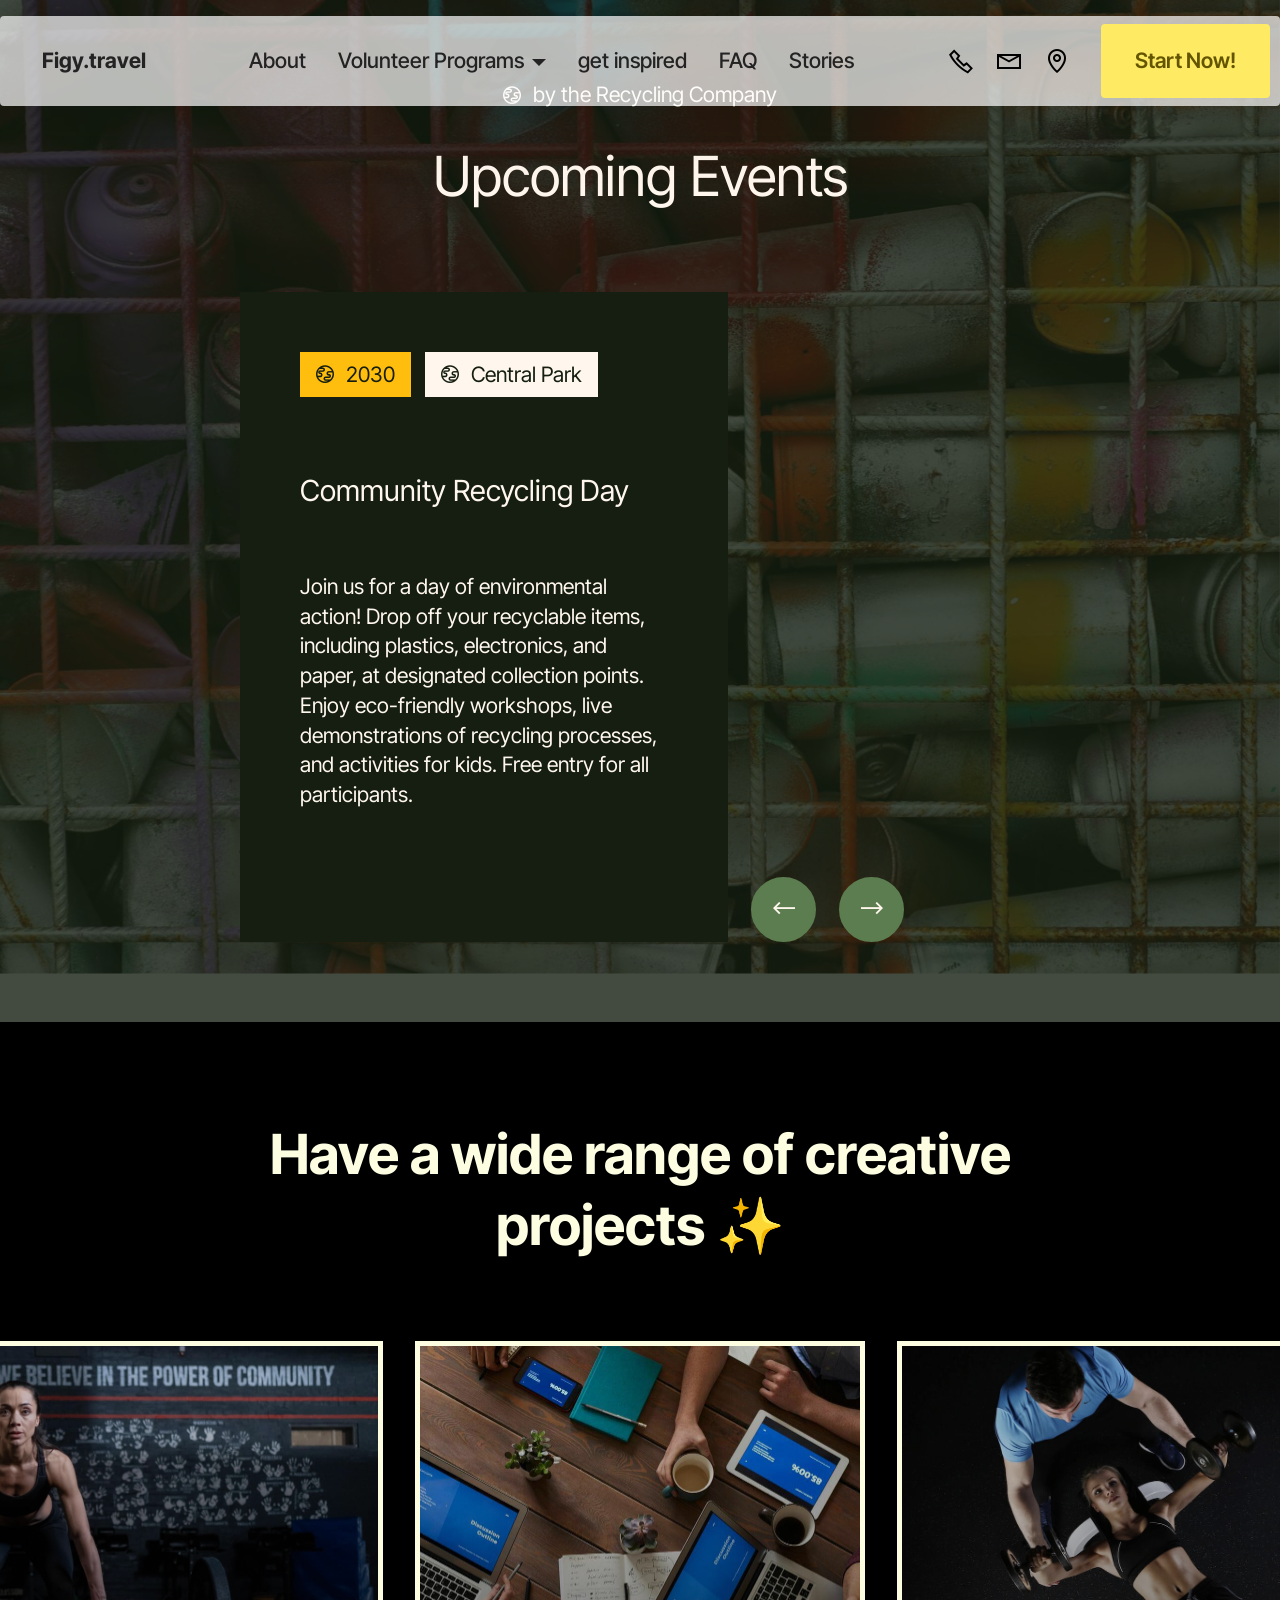
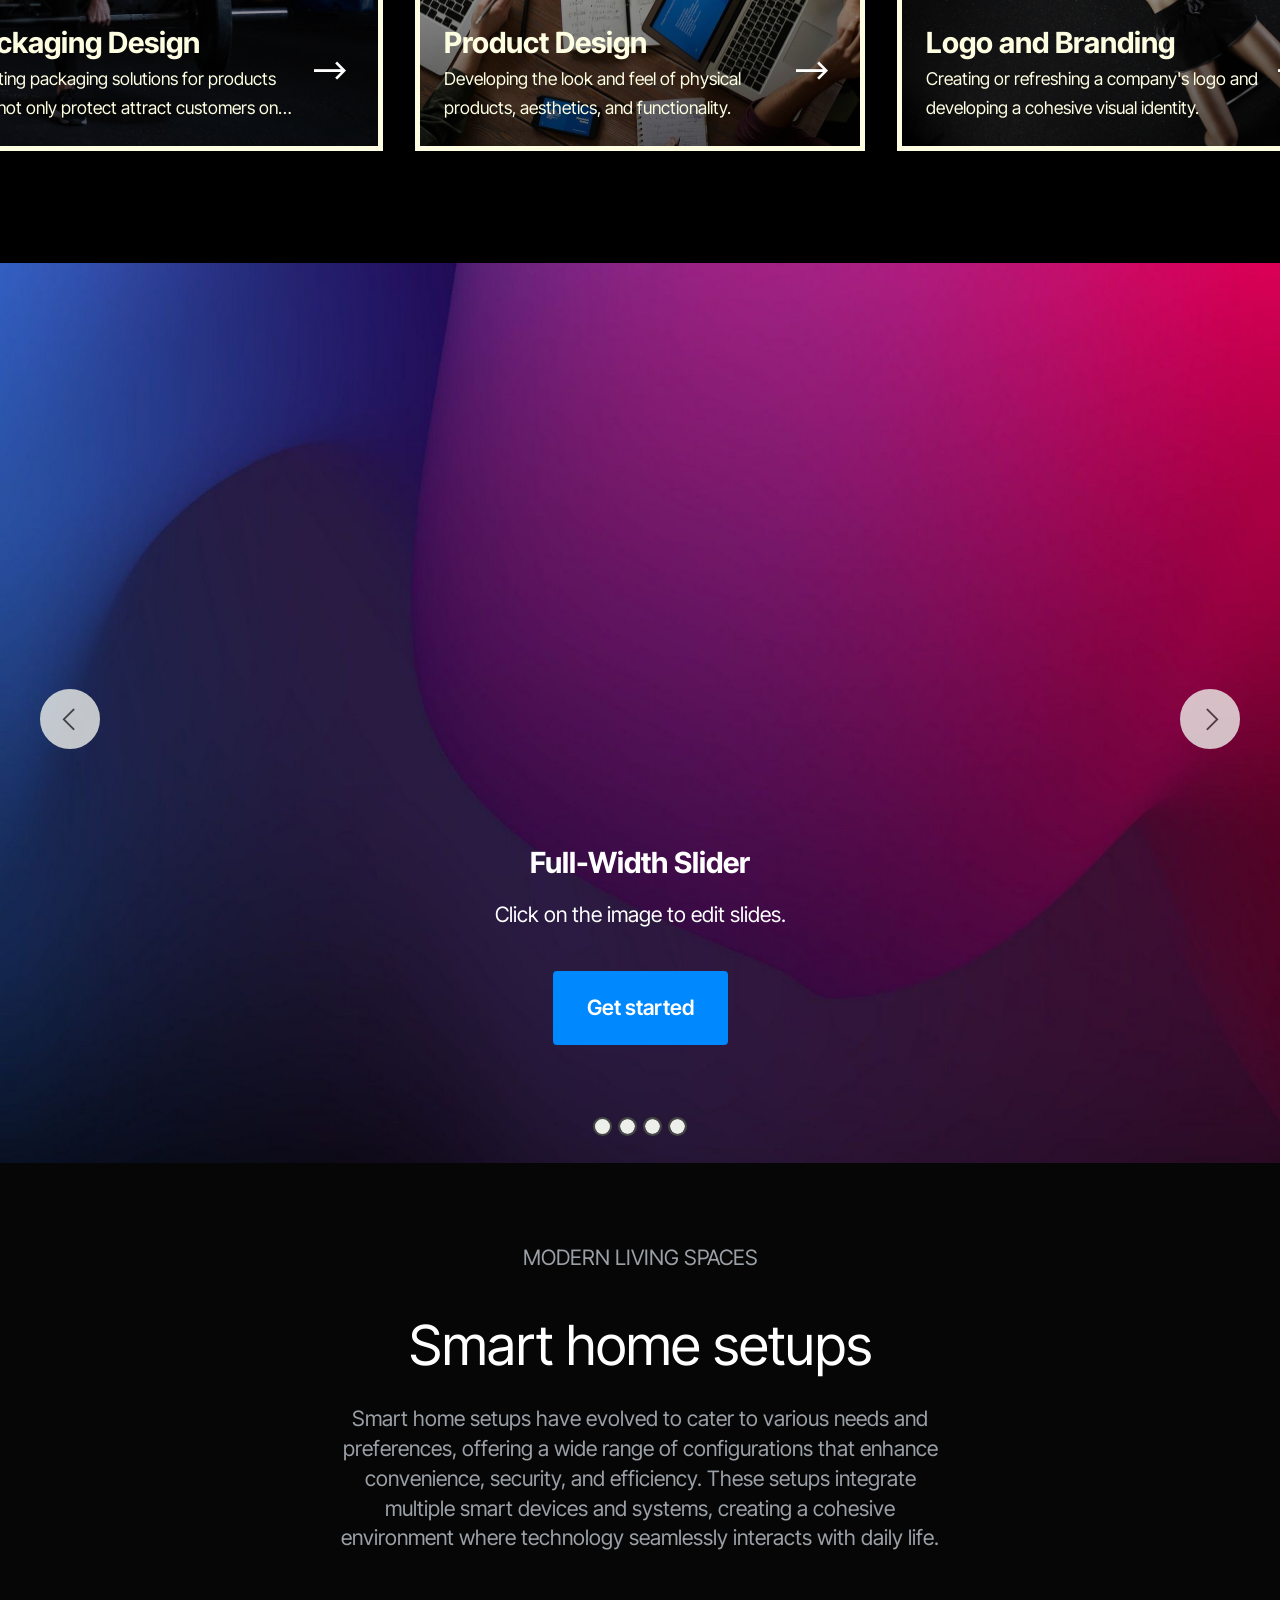
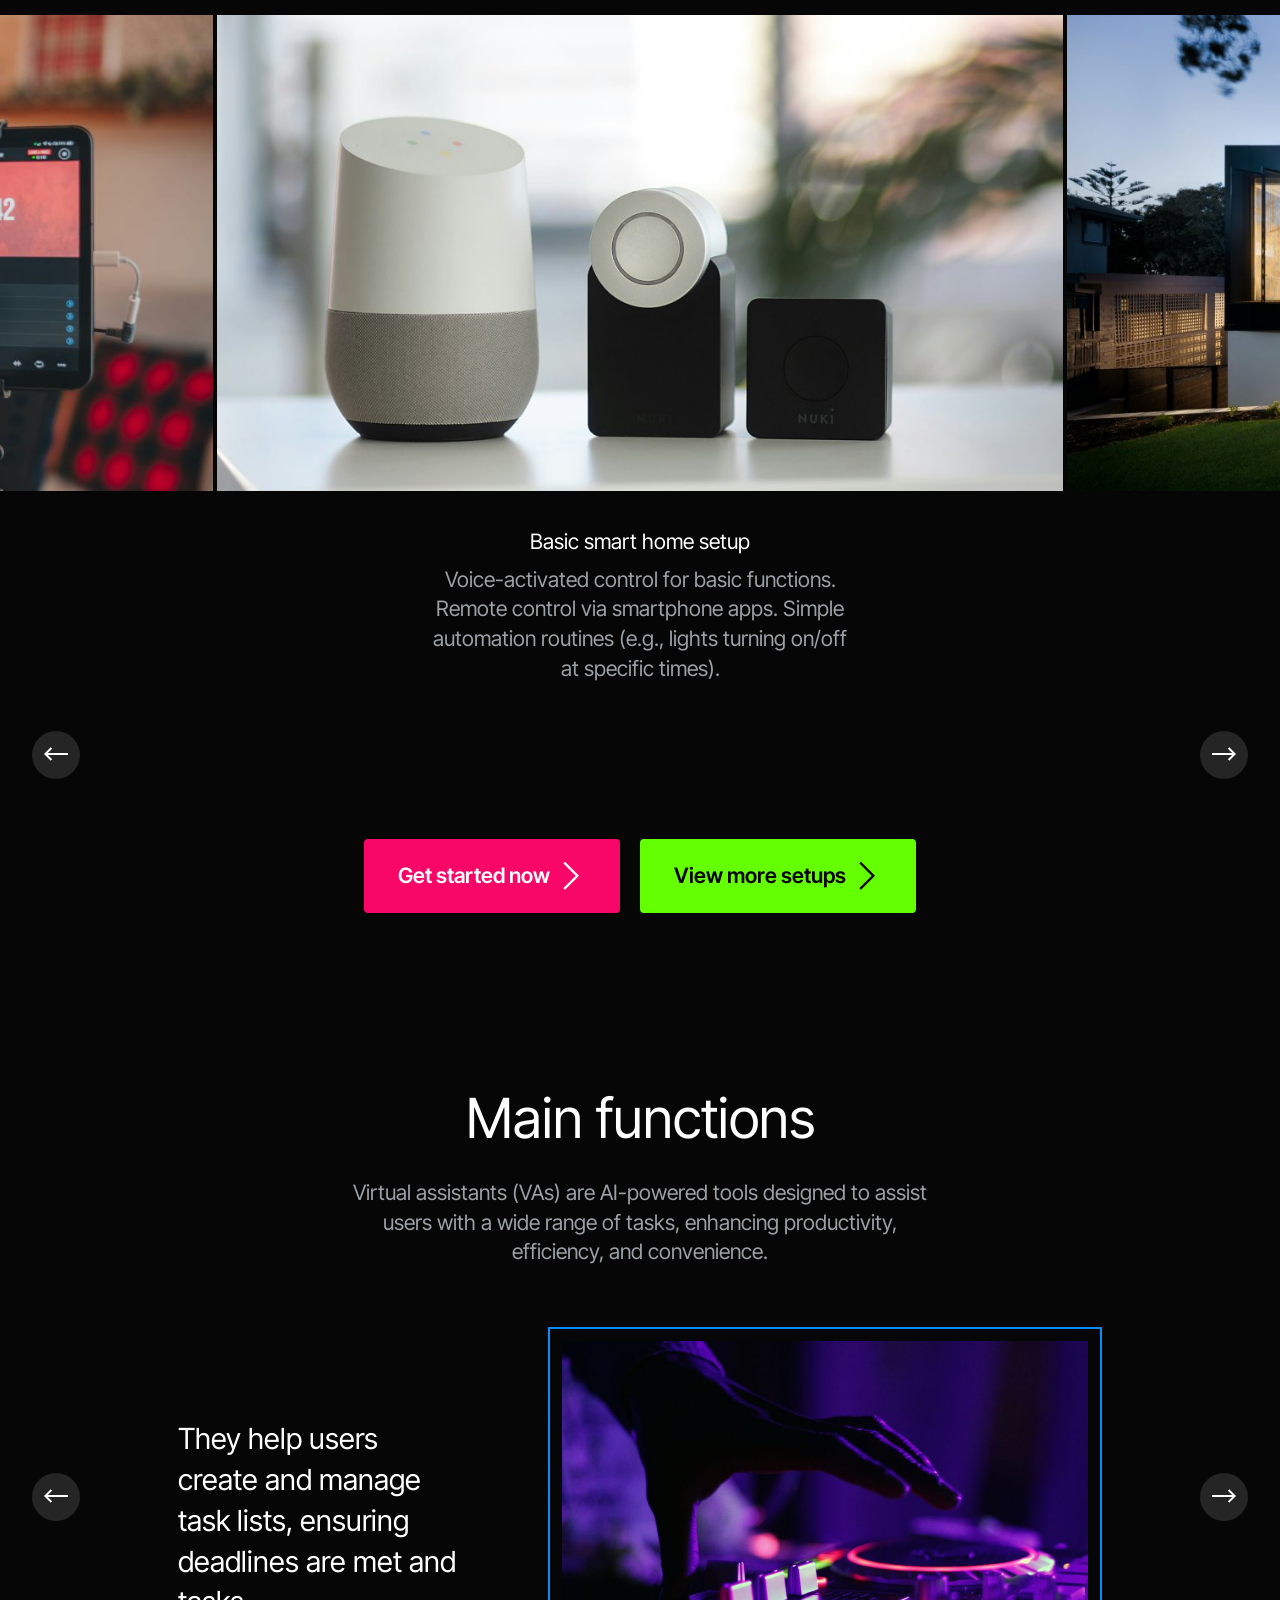
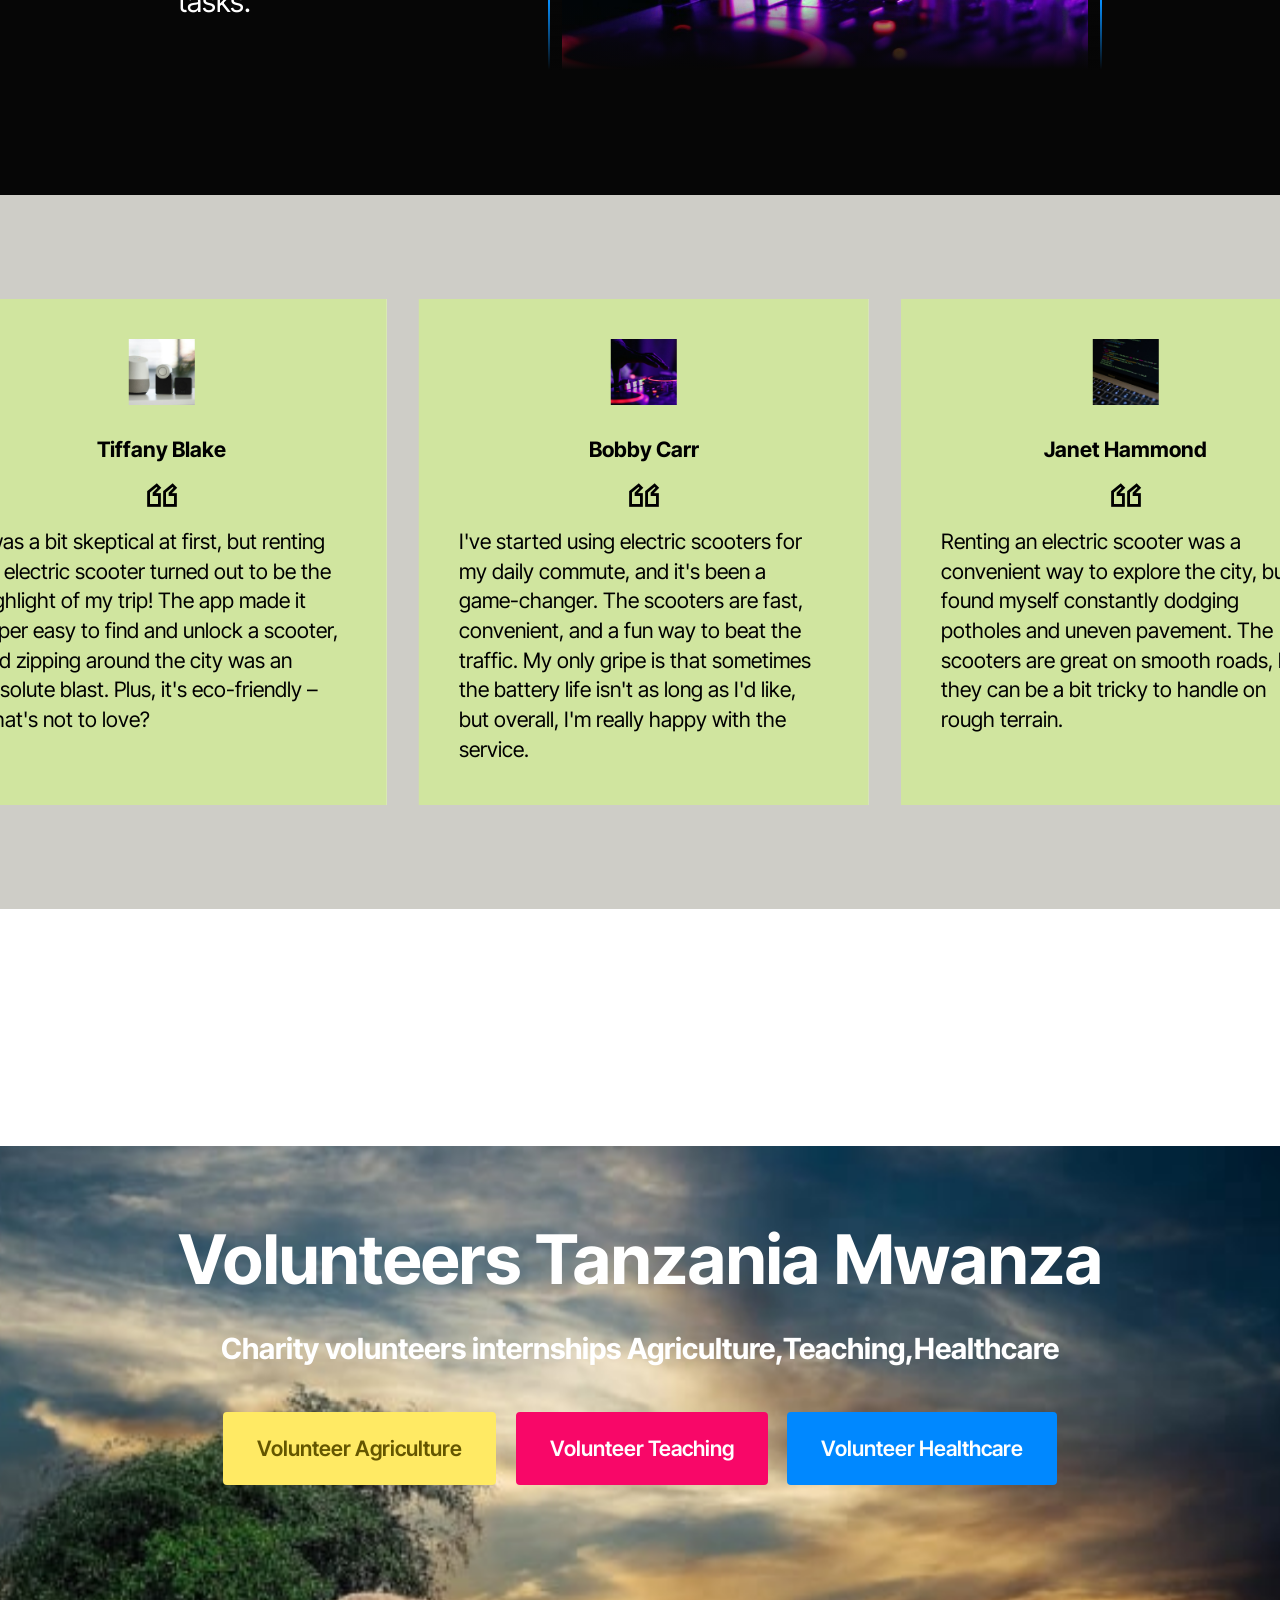
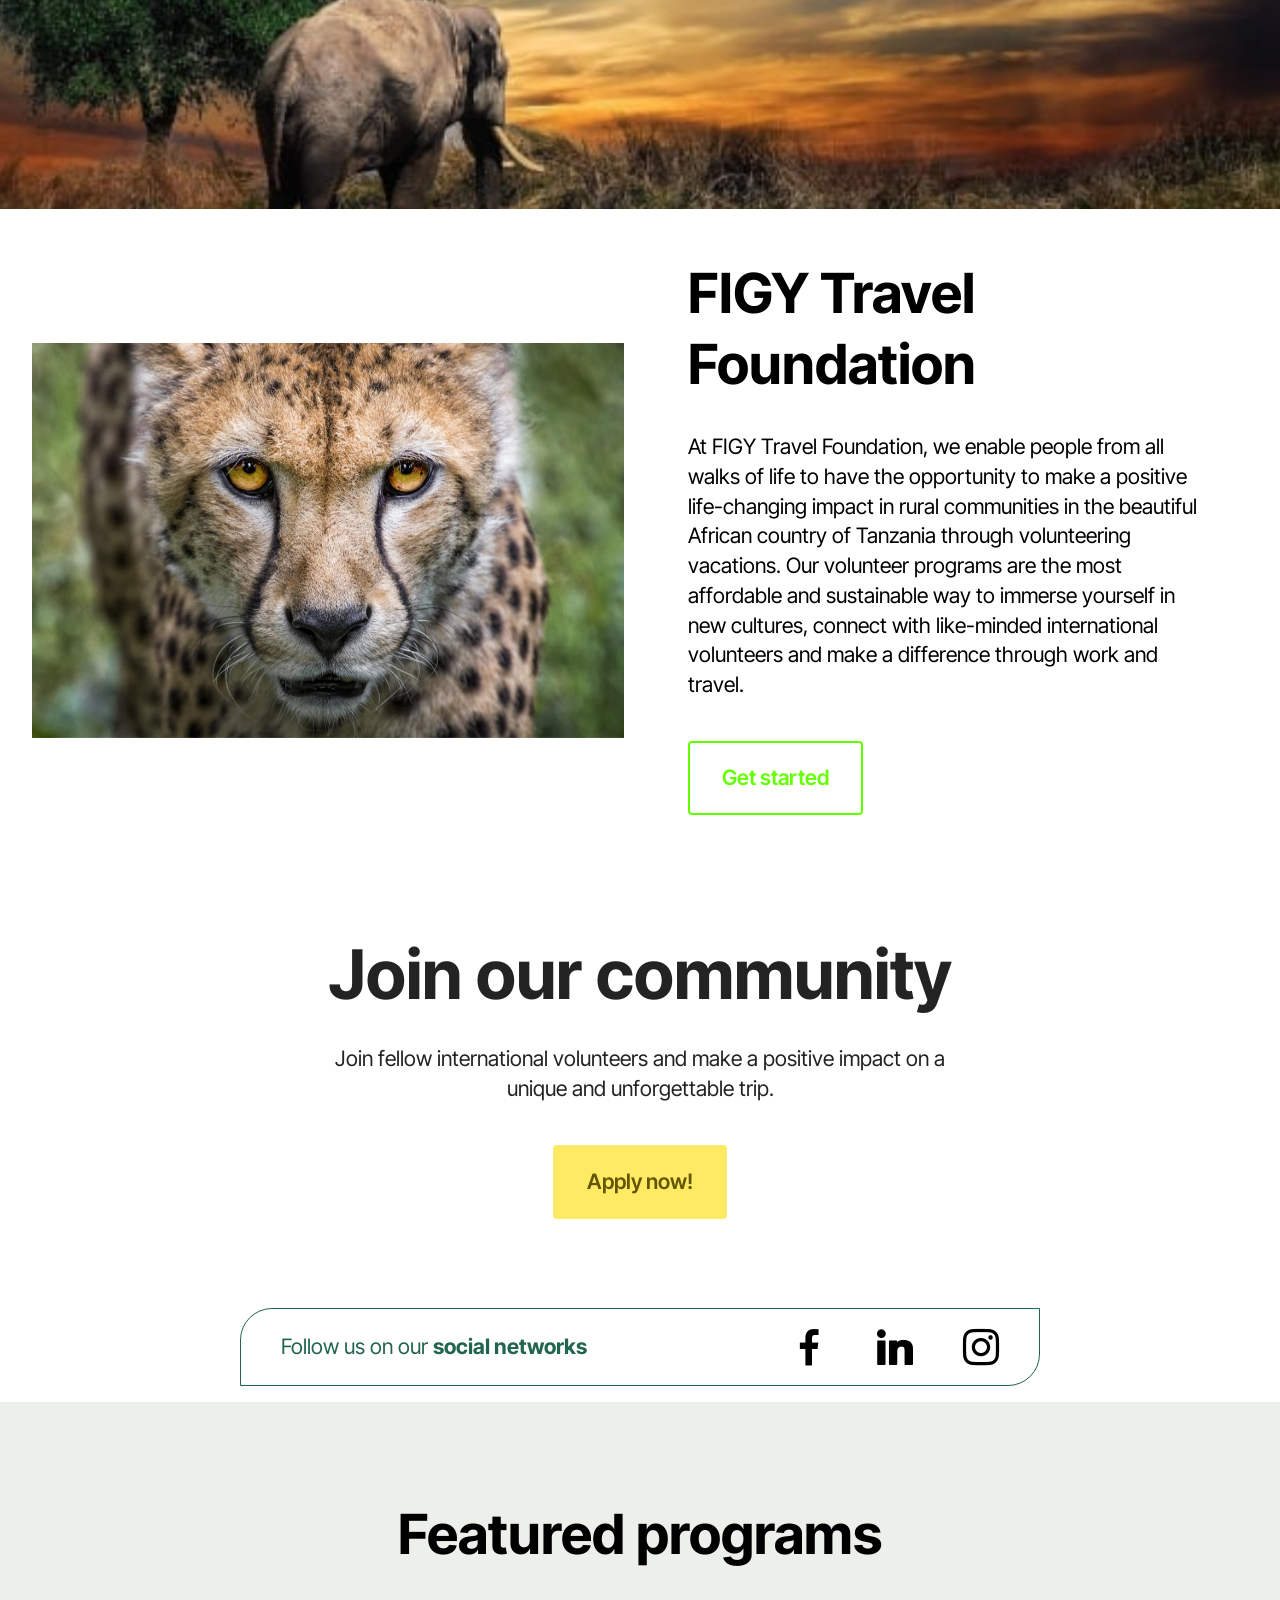
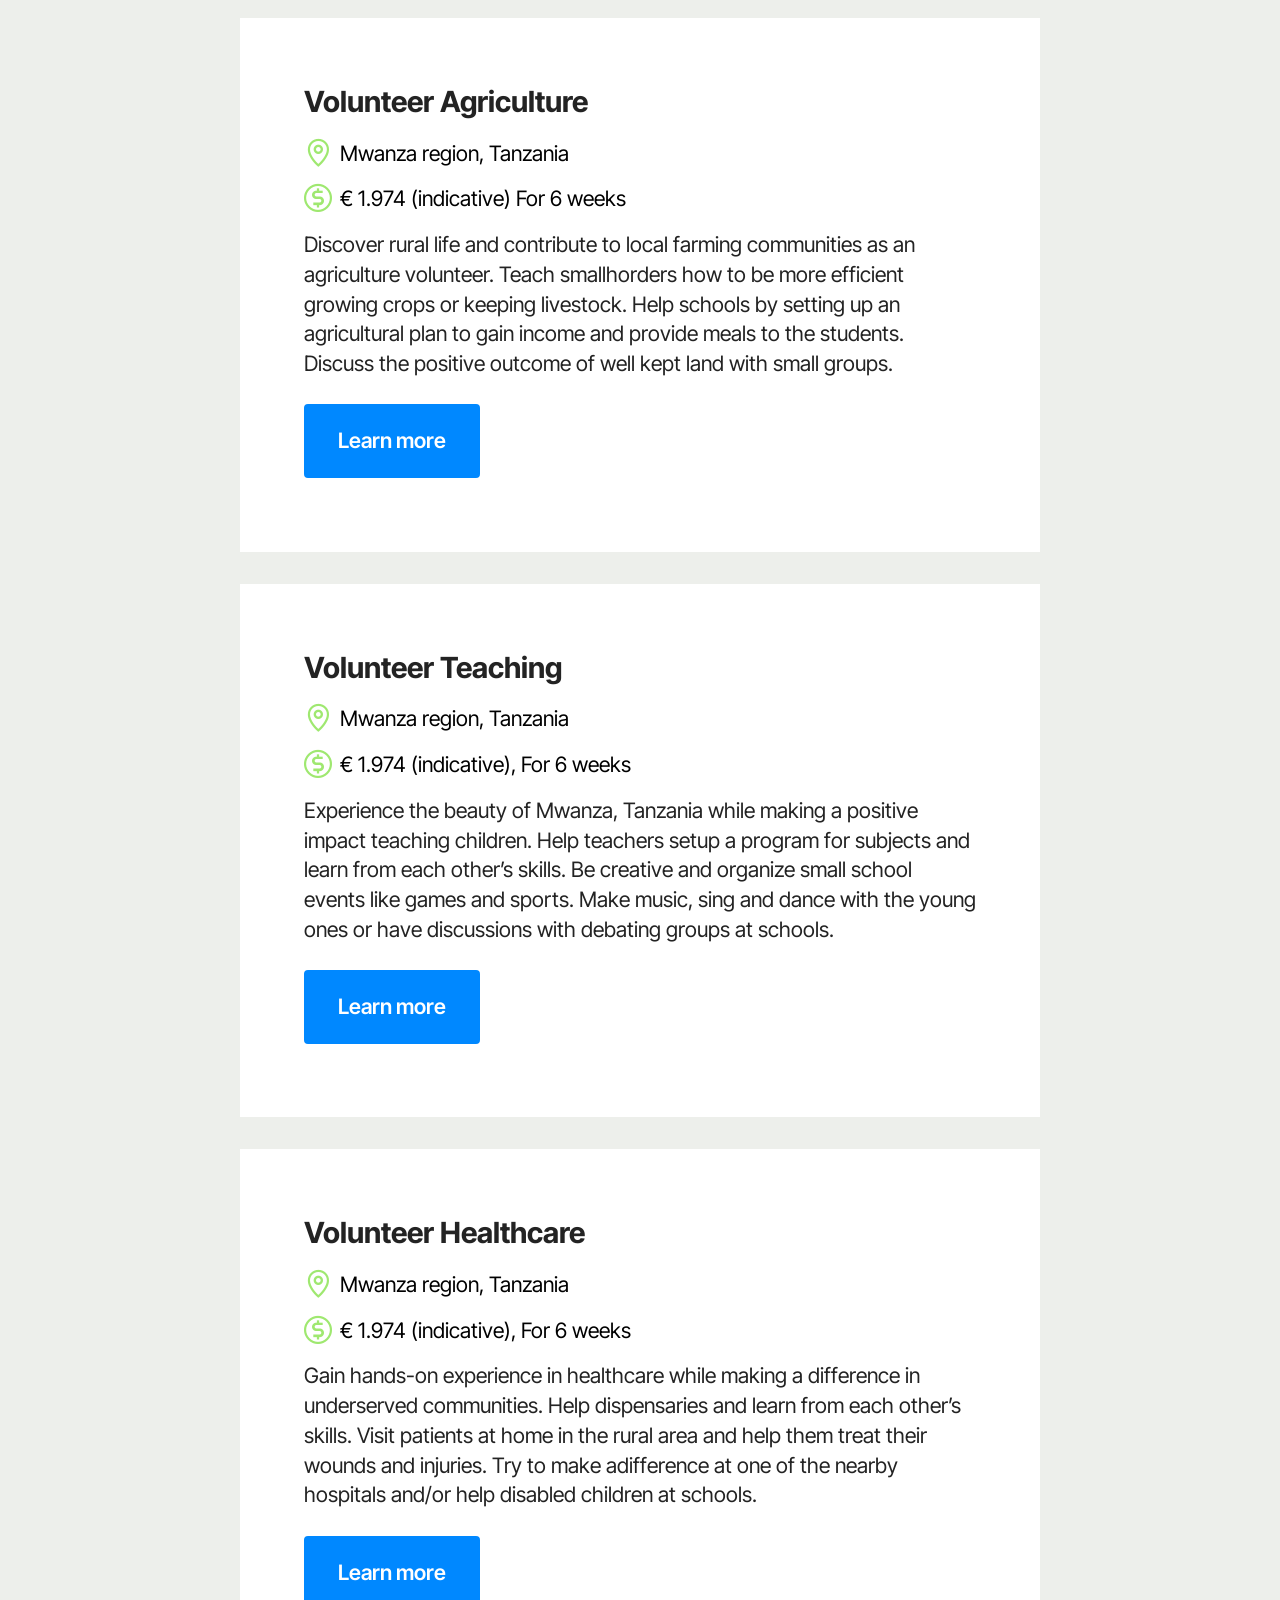
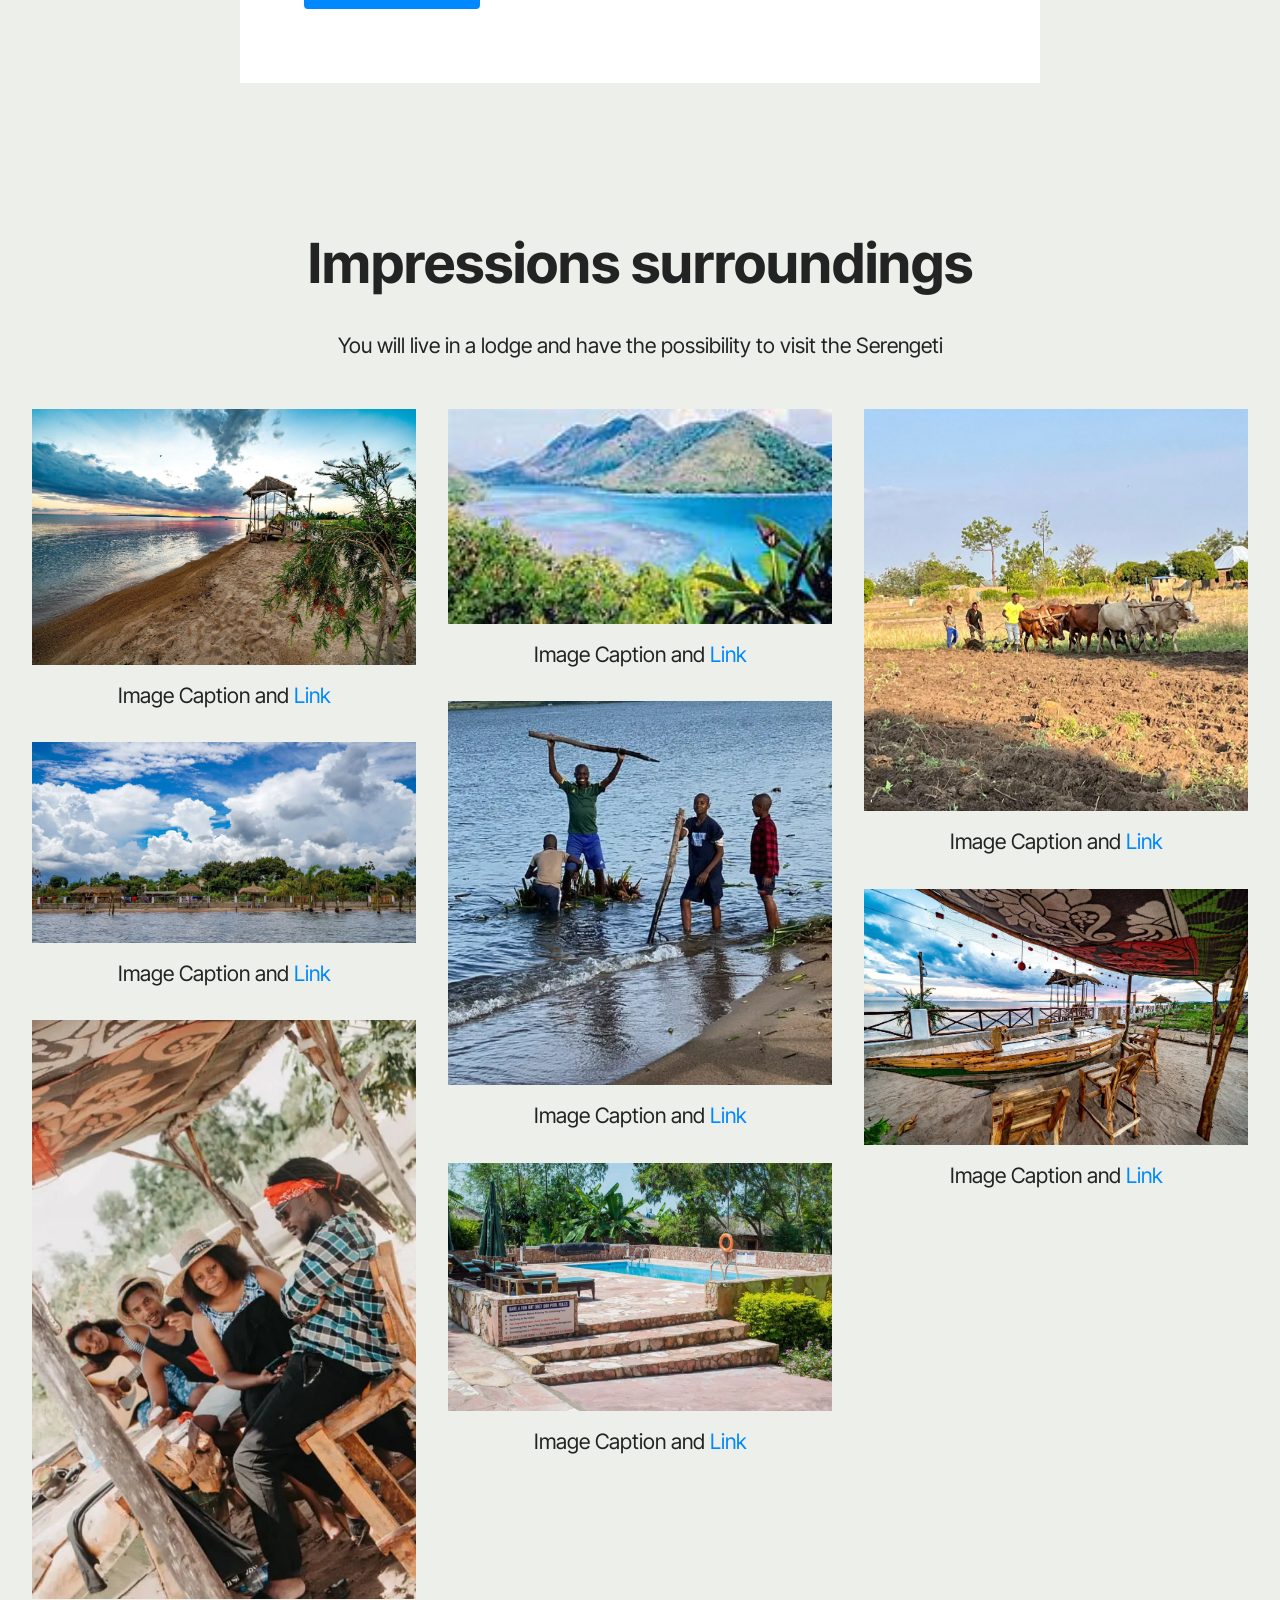
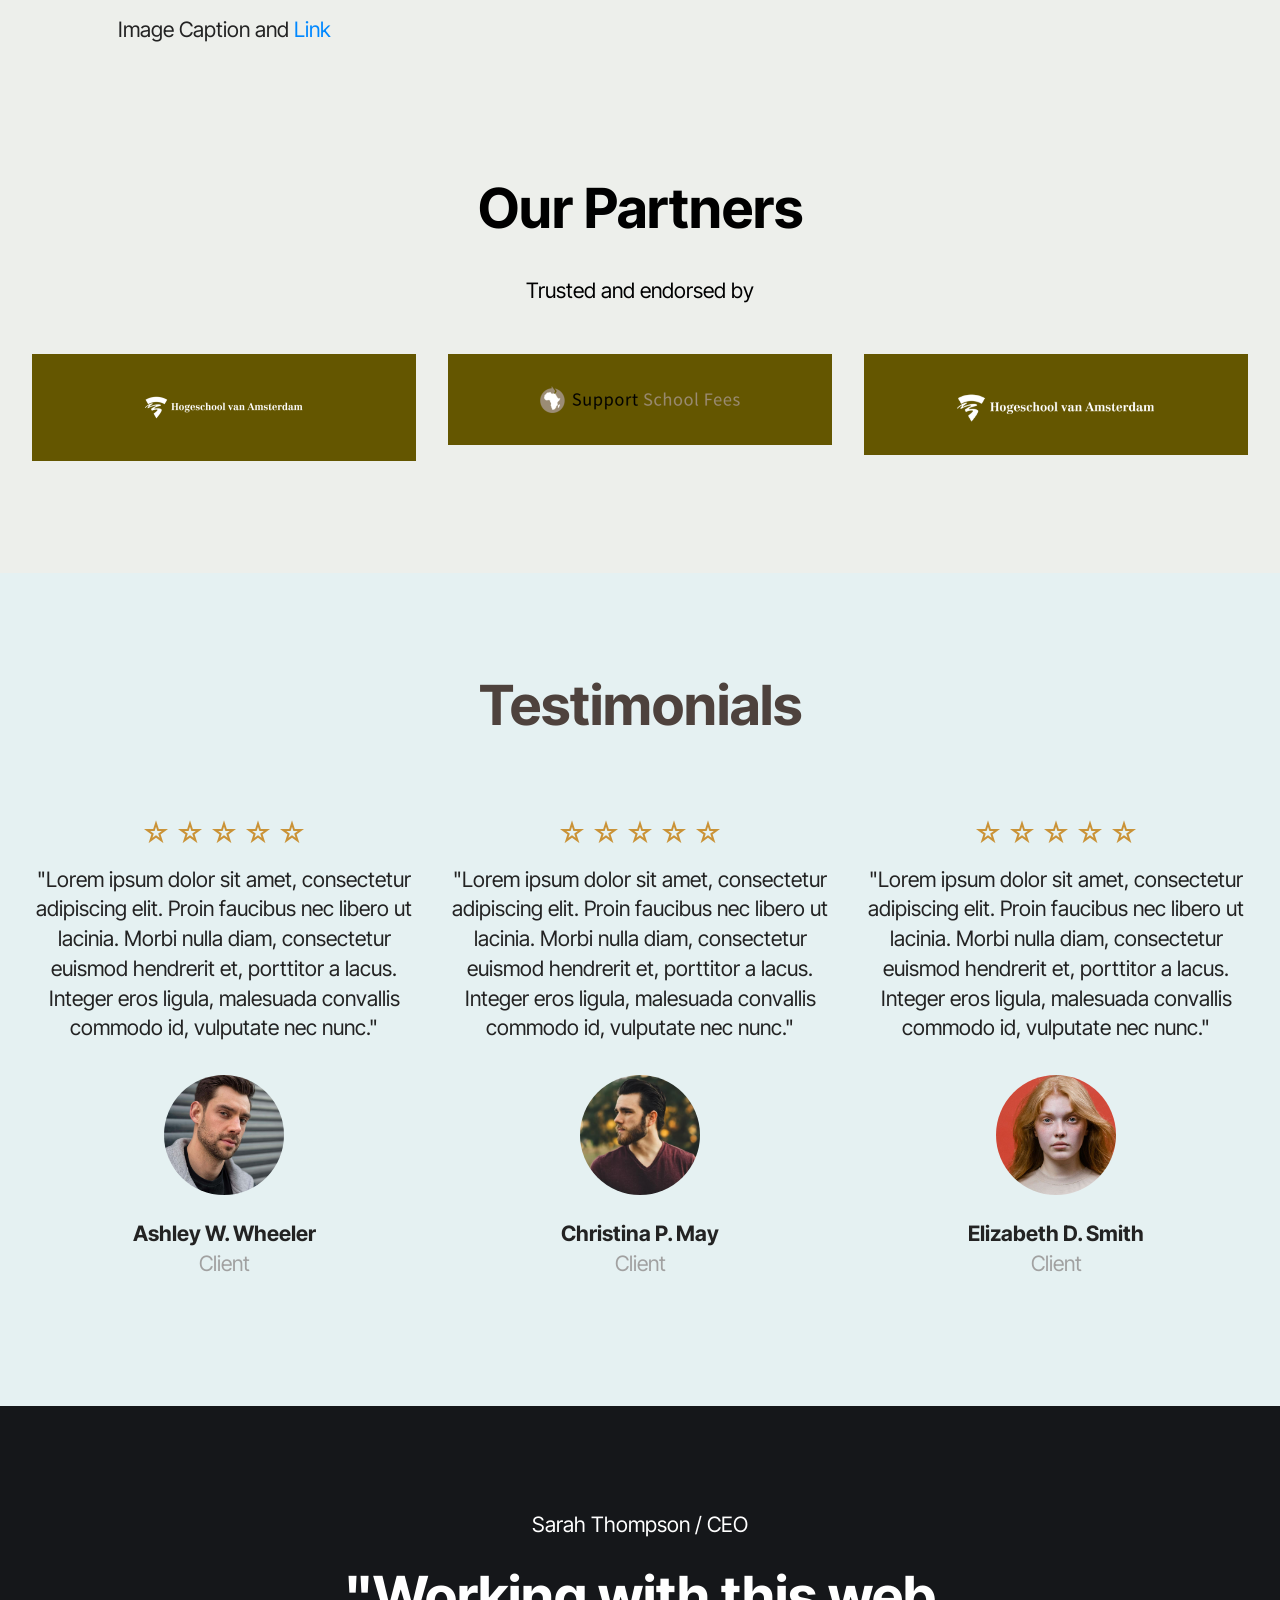
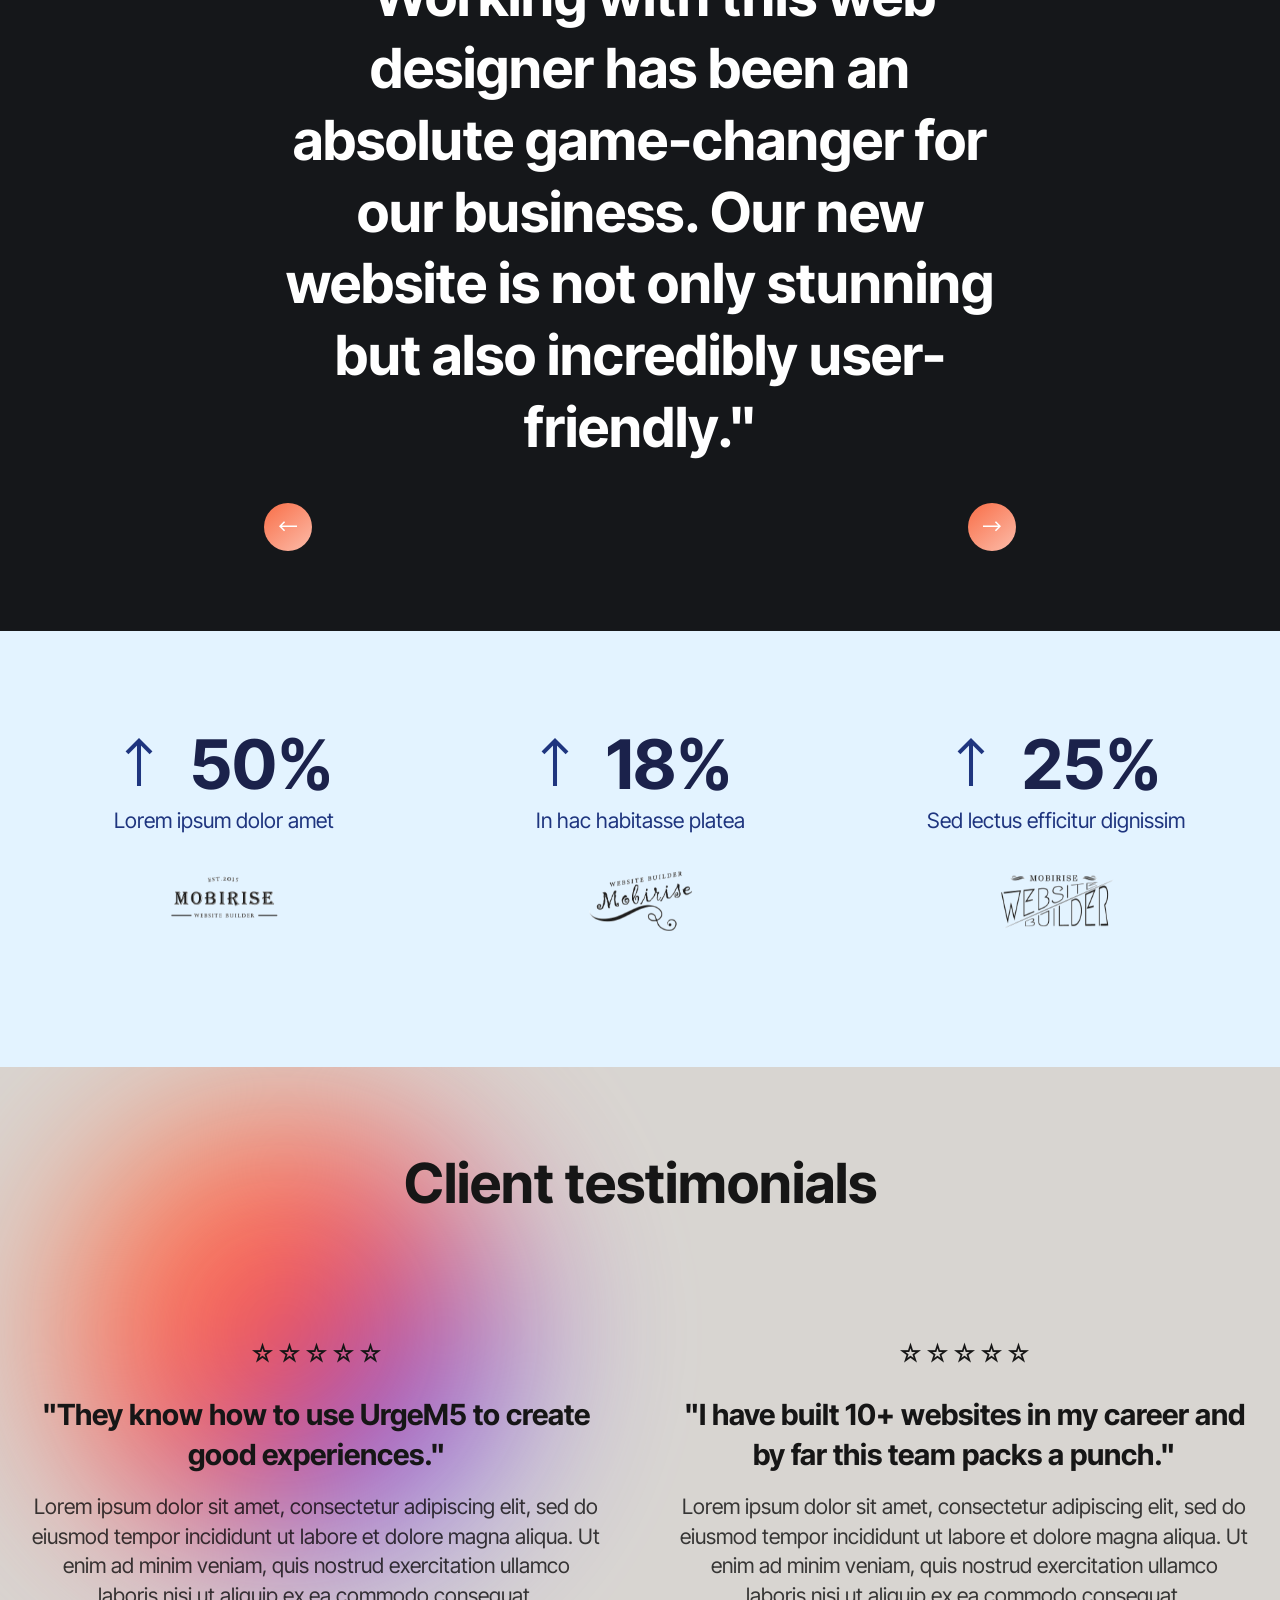
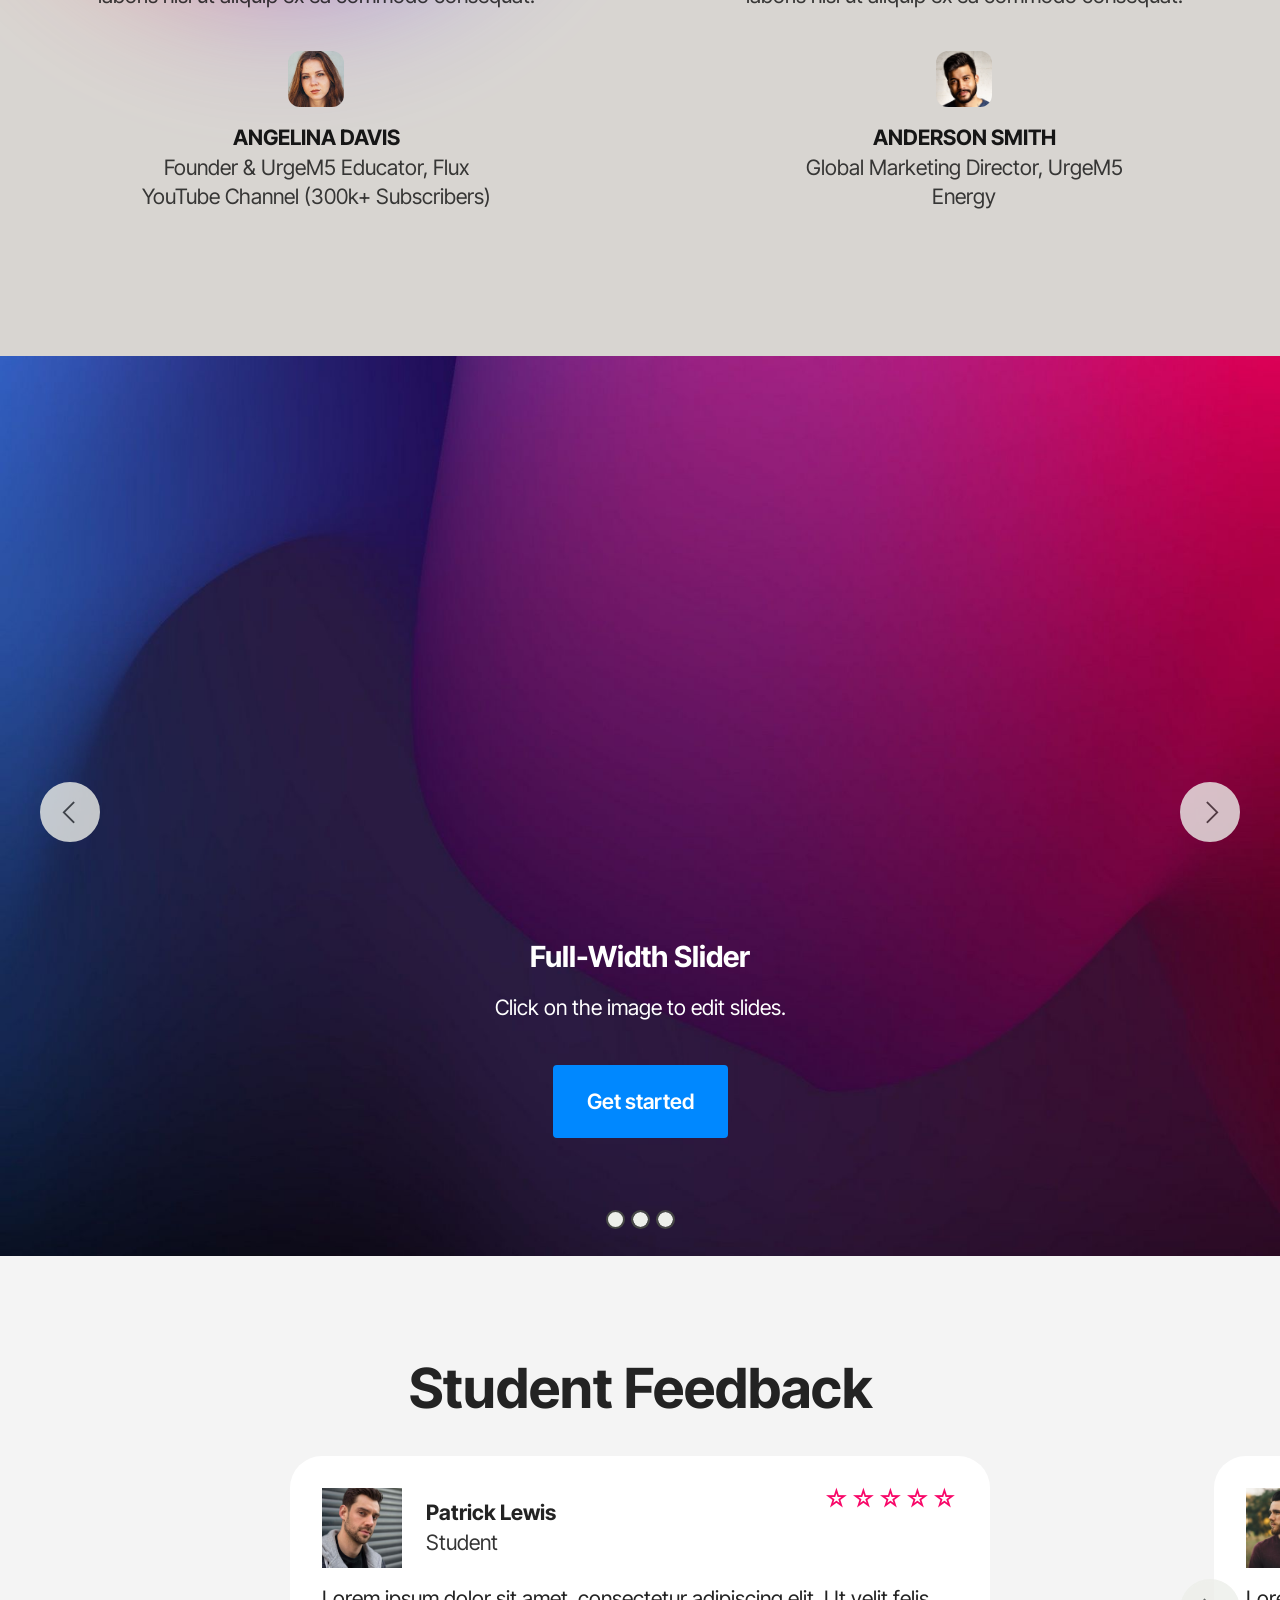
==== commit 742ca16f: "create github pages" ====
--- a/page1.html
+++ b/page1.html
@@ -24,7 +24,7 @@
   <link rel="stylesheet" href="assets/gallery/style.css">
   <link rel="preload" href="https://fonts.googleapis.com/css?family=Inter+Tight:100,200,300,400,500,600,700,800,900,100i,200i,300i,400i,500i,600i,700i,800i,900i&display=swap" as="style" onload="this.onload=null;this.rel='stylesheet'">
   <noscript><link rel="stylesheet" href="https://fonts.googleapis.com/css?family=Inter+Tight:100,200,300,400,500,600,700,800,900,100i,200i,300i,400i,500i,600i,700i,800i,900i&display=swap"></noscript>
-  <link rel="preload" as="style" href="assets/mobirise/css/mbr-additional.css?v=IdTWPw"><link rel="stylesheet" href="assets/mobirise/css/mbr-additional.css?v=IdTWPw" type="text/css">
+  <link rel="preload" as="style" href="assets/mobirise/css/mbr-additional.css?v=qrhKFV"><link rel="stylesheet" href="assets/mobirise/css/mbr-additional.css?v=qrhKFV" type="text/css">
 
   
   
@@ -457,11 +457,11 @@
 
 <section data-bs-version="5.1" class="slider3 cid-uHesv703nR mbr-fullscreen" id="slider03-1k">
     
-    <div class="carousel slide" id="uIxikoqk4S" data-interval="5000" data-bs-interval="5000">
+    <div class="carousel slide" id="uIxmhBSmZi" data-interval="5000" data-bs-interval="5000">
         <ol class="carousel-indicators">
-            <li data-slide-to="0" data-bs-slide-to="0" class="active" data-target="#uIxikoqk4S" data-bs-target="#uIxikoqk4S"></li>
-            <li data-slide-to="1" data-bs-slide-to="1" data-target="#uIxikoqk4S" data-bs-target="#uIxikoqk4S"></li><li data-slide-to="2" data-bs-slide-to="2" data-target="#uIxikoqk4S" data-bs-target="#uIxikoqk4S"></li>
-            <li data-slide-to="3" data-bs-slide-to="3" data-target="#uIxikoqk4S" data-bs-target="#uIxikoqk4S"></li>
+            <li data-slide-to="0" data-bs-slide-to="0" class="active" data-target="#uIxmhBSmZi" data-bs-target="#uIxmhBSmZi"></li>
+            <li data-slide-to="1" data-bs-slide-to="1" data-target="#uIxmhBSmZi" data-bs-target="#uIxmhBSmZi"></li><li data-slide-to="2" data-bs-slide-to="2" data-target="#uIxmhBSmZi" data-bs-target="#uIxmhBSmZi"></li>
+            <li data-slide-to="3" data-bs-slide-to="3" data-target="#uIxmhBSmZi" data-bs-target="#uIxmhBSmZi"></li>
         </ol>
         <div class="carousel-inner">
             <div class="carousel-item slider-image item active">
@@ -522,11 +522,11 @@
                 </div>
             </div>
         </div>
-        <a class="carousel-control carousel-control-prev" role="button" data-slide="prev" data-bs-slide="prev" href="#uIxikoqk4S">
+        <a class="carousel-control carousel-control-prev" role="button" data-slide="prev" data-bs-slide="prev" href="#uIxmhBSmZi">
             <span class="mobi-mbri mobi-mbri-arrow-prev" aria-hidden="true"></span>
             <span class="sr-only visually-hidden">Previous</span>
         </a>
-        <a class="carousel-control carousel-control-next" role="button" data-slide="next" data-bs-slide="next" href="#uIxikoqk4S">
+        <a class="carousel-control carousel-control-next" role="button" data-slide="next" data-bs-slide="next" href="#uIxmhBSmZi">
             <span class="mobi-mbri mobi-mbri-arrow-next" aria-hidden="true"></span>
             <span class="sr-only visually-hidden">Next</span>
         </a>
@@ -1162,8 +1162,8 @@
         </div>
         <div class="row mbr-gallery mbr-masonry" data-masonry="{&quot;percentPosition&quot;: true }">
             <div class="col-12 col-md-6 col-lg-4 item gallery-image">
-                <div class="item-wrapper" data-toggle="modal" data-bs-toggle="modal" data-target="#uIxikrr2Zz-modal" data-bs-target="#uIxikrr2Zz-modal">
-                    <img class="w-100" src="assets/images/tanzania-travel-lodge-lake-view-in-the-evening.webp" alt="Volunteers-Tanzania" data-slide-to="0" data-bs-slide-to="0" data-target="#lb-uIxikrr2Zz" data-bs-target="#lb-uIxikrr2Zz">
+                <div class="item-wrapper" data-toggle="modal" data-bs-toggle="modal" data-target="#uIxmhEJNfq-modal" data-bs-target="#uIxmhEJNfq-modal">
+                    <img class="w-100" src="assets/images/tanzania-travel-lodge-lake-view-in-the-evening.webp" alt="Volunteers-Tanzania" data-slide-to="0" data-bs-slide-to="0" data-target="#lb-uIxmhEJNfq" data-bs-target="#lb-uIxmhEJNfq">
                     <div class="icon-wrapper">
                         <span class="mobi-mbri mobi-mbri-search mbr-iconfont mbr-iconfont-btn"></span>
                     </div>
@@ -1173,8 +1173,8 @@
                 </h6>
             </div>
             <div class="col-12 col-md-6 col-lg-4 item gallery-image">
-                <div class="item-wrapper" data-toggle="modal" data-bs-toggle="modal" data-target="#uIxikrr2Zz-modal" data-bs-target="#uIxikrr2Zz-modal">
-                    <img class="w-100" src="assets/images/tanzania-mwanza-top10-sanaane-island-national-parc-200x112.webp" alt="" data-slide-to="1" data-bs-slide-to="1" data-target="#lb-uIxikrr2Zz" data-bs-target="#lb-uIxikrr2Zz">
+                <div class="item-wrapper" data-toggle="modal" data-bs-toggle="modal" data-target="#uIxmhEJNfq-modal" data-bs-target="#uIxmhEJNfq-modal">
+                    <img class="w-100" src="assets/images/tanzania-mwanza-top10-sanaane-island-national-parc-200x112.webp" alt="" data-slide-to="1" data-bs-slide-to="1" data-target="#lb-uIxmhEJNfq" data-bs-target="#lb-uIxmhEJNfq">
                     <div class="icon-wrapper">
                         <span class="mobi-mbri mobi-mbri-search mbr-iconfont mbr-iconfont-btn"></span>
                     </div>
@@ -1184,8 +1184,8 @@
                 </h6>
             </div>
             <div class="col-12 col-md-6 col-lg-4 item gallery-image">
-                <div class="item-wrapper" data-toggle="modal" data-bs-toggle="modal" data-target="#uIxikrr2Zz-modal" data-bs-target="#uIxikrr2Zz-modal">
-                    <img class="w-100" src="assets/images/tanzania-travel-lodge-agriculture.webp" alt="" data-slide-to="2" data-bs-slide-to="2" data-target="#lb-uIxikrr2Zz" data-bs-target="#lb-uIxikrr2Zz">
+                <div class="item-wrapper" data-toggle="modal" data-bs-toggle="modal" data-target="#uIxmhEJNfq-modal" data-bs-target="#uIxmhEJNfq-modal">
+                    <img class="w-100" src="assets/images/tanzania-travel-lodge-agriculture.webp" alt="" data-slide-to="2" data-bs-slide-to="2" data-target="#lb-uIxmhEJNfq" data-bs-target="#lb-uIxmhEJNfq">
                     <div class="icon-wrapper">
                         <span class="mobi-mbri mobi-mbri-search mbr-iconfont mbr-iconfont-btn"></span>
                     </div>
@@ -1195,8 +1195,8 @@
                 </h6>
             </div>
             <div class="col-12 col-md-6 col-lg-4 item gallery-image">
-                <div class="item-wrapper" data-toggle="modal" data-bs-toggle="modal" data-target="#uIxikrr2Zz-modal" data-bs-target="#uIxikrr2Zz-modal">
-                    <img class="w-100" src="assets/images/tanzania-travel-lodge-locals-swimming.webp" alt="" data-slide-to="3" data-bs-slide-to="3" data-target="#lb-uIxikrr2Zz" data-bs-target="#lb-uIxikrr2Zz">
+                <div class="item-wrapper" data-toggle="modal" data-bs-toggle="modal" data-target="#uIxmhEJNfq-modal" data-bs-target="#uIxmhEJNfq-modal">
+                    <img class="w-100" src="assets/images/tanzania-travel-lodge-locals-swimming.webp" alt="" data-slide-to="3" data-bs-slide-to="3" data-target="#lb-uIxmhEJNfq" data-bs-target="#lb-uIxmhEJNfq">
                     <div class="icon-wrapper">
                         <span class="mobi-mbri mobi-mbri-search mbr-iconfont mbr-iconfont-btn"></span>
                     </div>
@@ -1206,8 +1206,8 @@
                 </h6>
             </div>
             <div class="col-12 col-md-6 col-lg-4 item gallery-image">
-                <div class="item-wrapper" data-toggle="modal" data-bs-toggle="modal" data-target="#uIxikrr2Zz-modal" data-bs-target="#uIxikrr2Zz-modal">
-                    <img class="w-100" src="assets/images/volunteers-tanzania-coastline.webp" alt="" data-slide-to="4" data-bs-slide-to="4" data-target="#lb-uIxikrr2Zz" data-bs-target="#lb-uIxikrr2Zz">
+                <div class="item-wrapper" data-toggle="modal" data-bs-toggle="modal" data-target="#uIxmhEJNfq-modal" data-bs-target="#uIxmhEJNfq-modal">
+                    <img class="w-100" src="assets/images/volunteers-tanzania-coastline.webp" alt="" data-slide-to="4" data-bs-slide-to="4" data-target="#lb-uIxmhEJNfq" data-bs-target="#lb-uIxmhEJNfq">
                     <div class="icon-wrapper">
                         <span class="mobi-mbri mobi-mbri-search mbr-iconfont mbr-iconfont-btn"></span>
                     </div>
@@ -1217,8 +1217,8 @@
                 </h6>
             </div>
             <div class="col-12 col-md-6 col-lg-4 item gallery-image">
-                <div class="item-wrapper" data-toggle="modal" data-bs-toggle="modal" data-target="#uIxikrr2Zz-modal" data-bs-target="#uIxikrr2Zz-modal">
-                    <img class="w-100" src="assets/images/volunteers-tanzania-relaxing-by-the-beach.webp" alt="" data-slide-to="5" data-bs-slide-to="5" data-target="#lb-uIxikrr2Zz" data-bs-target="#lb-uIxikrr2Zz">
+                <div class="item-wrapper" data-toggle="modal" data-bs-toggle="modal" data-target="#uIxmhEJNfq-modal" data-bs-target="#uIxmhEJNfq-modal">
+                    <img class="w-100" src="assets/images/volunteers-tanzania-relaxing-by-the-beach.webp" alt="" data-slide-to="5" data-bs-slide-to="5" data-target="#lb-uIxmhEJNfq" data-bs-target="#lb-uIxmhEJNfq">
                     <div class="icon-wrapper">
                         <span class="mobi-mbri mobi-mbri-search mbr-iconfont mbr-iconfont-btn"></span>
                     </div>
@@ -1227,8 +1227,8 @@
                     Image Caption and <a href="#" class="text-primary">Link</a>
                 </h6>
             </div><div class="col-12 col-md-6 col-lg-4 item gallery-image">
-                <div class="item-wrapper" data-toggle="modal" data-bs-toggle="modal" data-target="#uIxikrr2Zz-modal" data-bs-target="#uIxikrr2Zz-modal">
-                    <img class="w-100" src="assets/images/volunteers-tanzania-sitting-with-the-locals.webp" alt="" data-slide-to="6" data-bs-slide-to="6" data-target="#lb-uIxikrr2Zz" data-bs-target="#lb-uIxikrr2Zz">
+                <div class="item-wrapper" data-toggle="modal" data-bs-toggle="modal" data-target="#uIxmhEJNfq-modal" data-bs-target="#uIxmhEJNfq-modal">
+                    <img class="w-100" src="assets/images/volunteers-tanzania-sitting-with-the-locals.webp" alt="" data-slide-to="6" data-bs-slide-to="6" data-target="#lb-uIxmhEJNfq" data-bs-target="#lb-uIxmhEJNfq">
                     <div class="icon-wrapper">
                         <span class="mobi-mbri mobi-mbri-search mbr-iconfont mbr-iconfont-btn"></span>
                     </div>
@@ -1237,8 +1237,8 @@
                     Image Caption and <a href="#" class="text-primary">Link</a>
                 </h6>
             </div><div class="col-12 col-md-6 col-lg-4 item gallery-image">
-                <div class="item-wrapper" data-toggle="modal" data-bs-toggle="modal" data-target="#uIxikrr2Zz-modal" data-bs-target="#uIxikrr2Zz-modal">
-                    <img class="w-100" src="assets/images/volunteers-tanzania-pool.webp" alt="" data-slide-to="7" data-bs-slide-to="7" data-target="#lb-uIxikrr2Zz" data-bs-target="#lb-uIxikrr2Zz">
+                <div class="item-wrapper" data-toggle="modal" data-bs-toggle="modal" data-target="#uIxmhEJNfq-modal" data-bs-target="#uIxmhEJNfq-modal">
+                    <img class="w-100" src="assets/images/volunteers-tanzania-pool.webp" alt="" data-slide-to="7" data-bs-slide-to="7" data-target="#lb-uIxmhEJNfq" data-bs-target="#lb-uIxmhEJNfq">
                     <div class="icon-wrapper">
                         <span class="mobi-mbri mobi-mbri-search mbr-iconfont mbr-iconfont-btn"></span>
                     </div>
@@ -1250,11 +1250,11 @@
             
         </div>
 
-        <div class="modal mbr-slider" tabindex="-1" role="dialog" aria-hidden="true" id="uIxikrr2Zz-modal">
+        <div class="modal mbr-slider" tabindex="-1" role="dialog" aria-hidden="true" id="uIxmhEJNfq-modal">
             <div class="modal-dialog" role="document">
                 <div class="modal-content">
                     <div class="modal-body">
-                        <div class="carousel slide" id="lb-uIxikrr2Zz" data-interval="5000" data-bs-interval="5000">
+                        <div class="carousel slide" id="lb-uIxmhEJNfq" data-interval="5000" data-bs-interval="5000">
                             <div class="carousel-inner">
                                 <div class="carousel-item active">
                                     <img class="d-block w-100" src="assets/images/tanzania-travel-lodge-lake-view-in-the-evening.webp" alt="">
@@ -1281,21 +1281,21 @@
                                 
                             </div>
                             <ol class="carousel-indicators">
-                                <li data-slide-to="0" data-bs-slide-to="0" class="active" data-target="#lb-uIxikrr2Zz" data-bs-target="#lb-uIxikrr2Zz"></li>
-                                <li data-slide-to="1" data-bs-slide-to="1" data-target="#lb-uIxikrr2Zz" data-bs-target="#lb-uIxikrr2Zz"></li>
-                                <li data-slide-to="2" data-bs-slide-to="2" data-target="#lb-uIxikrr2Zz" data-bs-target="#lb-uIxikrr2Zz"></li>
-                                <li data-slide-to="3" data-bs-slide-to="3" data-target="#lb-uIxikrr2Zz" data-bs-target="#lb-uIxikrr2Zz"></li>
-                                <li data-slide-to="4" data-bs-slide-to="4" data-target="#lb-uIxikrr2Zz" data-bs-target="#lb-uIxikrr2Zz"></li>
-                                <li data-slide-to="5" data-bs-slide-to="5" data-target="#lb-uIxikrr2Zz" data-bs-target="#lb-uIxikrr2Zz"></li><li data-slide-to="6" data-bs-slide-to="6" data-target="#lb-uIxikrr2Zz" data-bs-target="#lb-uIxikrr2Zz"></li><li data-slide-to="7" data-bs-slide-to="7" data-target="#lb-uIxikrr2Zz" data-bs-target="#lb-uIxikrr2Zz"></li>
+                                <li data-slide-to="0" data-bs-slide-to="0" class="active" data-target="#lb-uIxmhEJNfq" data-bs-target="#lb-uIxmhEJNfq"></li>
+                                <li data-slide-to="1" data-bs-slide-to="1" data-target="#lb-uIxmhEJNfq" data-bs-target="#lb-uIxmhEJNfq"></li>
+                                <li data-slide-to="2" data-bs-slide-to="2" data-target="#lb-uIxmhEJNfq" data-bs-target="#lb-uIxmhEJNfq"></li>
+                                <li data-slide-to="3" data-bs-slide-to="3" data-target="#lb-uIxmhEJNfq" data-bs-target="#lb-uIxmhEJNfq"></li>
+                                <li data-slide-to="4" data-bs-slide-to="4" data-target="#lb-uIxmhEJNfq" data-bs-target="#lb-uIxmhEJNfq"></li>
+                                <li data-slide-to="5" data-bs-slide-to="5" data-target="#lb-uIxmhEJNfq" data-bs-target="#lb-uIxmhEJNfq"></li><li data-slide-to="6" data-bs-slide-to="6" data-target="#lb-uIxmhEJNfq" data-bs-target="#lb-uIxmhEJNfq"></li><li data-slide-to="7" data-bs-slide-to="7" data-target="#lb-uIxmhEJNfq" data-bs-target="#lb-uIxmhEJNfq"></li>
                                 
                             </ol>
                             <a role="button" href="" class="close" data-dismiss="modal" data-bs-dismiss="modal" aria-label="Close">
                             </a>
-                            <a class="carousel-control-prev carousel-control" role="button" data-slide="prev" data-bs-slide="prev" href="#lb-uIxikrr2Zz">
+                            <a class="carousel-control-prev carousel-control" role="button" data-slide="prev" data-bs-slide="prev" href="#lb-uIxmhEJNfq">
                                 <span class="mobi-mbri mobi-mbri-arrow-prev" aria-hidden="true"></span>
                                 <span class="sr-only visually-hidden">Previous</span>
                             </a>
-                            <a class="carousel-control-next carousel-control" role="button" data-slide="next" data-bs-slide="next" href="#lb-uIxikrr2Zz">
+                            <a class="carousel-control-next carousel-control" role="button" data-slide="next" data-bs-slide="next" href="#lb-uIxmhEJNfq">
                                 <span class="mobi-mbri mobi-mbri-arrow-next" aria-hidden="true"></span>
                                 <span class="sr-only visually-hidden">Next</span>
                             </a>
@@ -1693,11 +1693,11 @@
 
 <section data-bs-version="5.1" class="slider3 cid-uHesvHnox4 mbr-fullscreen" id="slider03-1z">
     
-    <div class="carousel slide" id="uIxiktYc0w" data-interval="5000" data-bs-interval="5000">
+    <div class="carousel slide" id="uIxmhH6xC1" data-interval="5000" data-bs-interval="5000">
         <ol class="carousel-indicators">
-            <li data-slide-to="0" data-bs-slide-to="0" class="active" data-target="#uIxiktYc0w" data-bs-target="#uIxiktYc0w"></li>
-            <li data-slide-to="1" data-bs-slide-to="1" data-target="#uIxiktYc0w" data-bs-target="#uIxiktYc0w"></li>
-            <li data-slide-to="2" data-bs-slide-to="2" data-target="#uIxiktYc0w" data-bs-target="#uIxiktYc0w"></li>
+            <li data-slide-to="0" data-bs-slide-to="0" class="active" data-target="#uIxmhH6xC1" data-bs-target="#uIxmhH6xC1"></li>
+            <li data-slide-to="1" data-bs-slide-to="1" data-target="#uIxmhH6xC1" data-bs-target="#uIxmhH6xC1"></li>
+            <li data-slide-to="2" data-bs-slide-to="2" data-target="#uIxmhH6xC1" data-bs-target="#uIxmhH6xC1"></li>
         </ol>
         <div class="carousel-inner">
             <div class="carousel-item slider-image item active">
@@ -1746,11 +1746,11 @@
                 </div>
             </div>
         </div>
-        <a class="carousel-control carousel-control-prev" role="button" data-slide="prev" data-bs-slide="prev" href="#uIxiktYc0w">
+        <a class="carousel-control carousel-control-prev" role="button" data-slide="prev" data-bs-slide="prev" href="#uIxmhH6xC1">
             <span class="mobi-mbri mobi-mbri-arrow-prev" aria-hidden="true"></span>
             <span class="sr-only visually-hidden">Previous</span>
         </a>
-        <a class="carousel-control carousel-control-next" role="button" data-slide="next" data-bs-slide="next" href="#uIxiktYc0w">
+        <a class="carousel-control carousel-control-next" role="button" data-slide="next" data-bs-slide="next" href="#uIxmhH6xC1">
             <span class="mobi-mbri mobi-mbri-arrow-next" aria-hidden="true"></span>
             <span class="sr-only visually-hidden">Next</span>
         </a>
@@ -2045,7 +2045,7 @@
     <div class="container">
         <div class="row justify-content-center">
             <div class="col-12 col-md-">
-                <div class="carousel slide" id="uIxikvq5ef" data-interval="5000" data-bs-interval="5000">
+                <div class="carousel slide" id="uIxmhIsdqe" data-interval="5000" data-bs-interval="5000">
                     <div class="carousel-inner">
                         <div class="carousel-item slider-image item active">
                             <div class="media-container-row">
@@ -2103,9 +2103,9 @@
                         </div>
                     </div>
                     <ol class="carousel-indicators">
-                        <li data-slide-to="0" data-bs-slide-to="0" class="active" data-target="#uIxikvq5ef" data-bs-target="#uIxikvq5ef"><img src="assets/images/team3.webp"></li>
-                        <li data-slide-to="1" data-bs-slide-to="1" data-target="#uIxikvq5ef" data-bs-target="#uIxikvq5ef"><img src="assets/images/team1.webp"></li>
-                        <li data-slide-to="2" data-bs-slide-to="2" data-target="#uIxikvq5ef" data-bs-target="#uIxikvq5ef"><img src="assets/images/team2.webp"></li>
+                        <li data-slide-to="0" data-bs-slide-to="0" class="active" data-target="#uIxmhIsdqe" data-bs-target="#uIxmhIsdqe"><img src="assets/images/team3.webp"></li>
+                        <li data-slide-to="1" data-bs-slide-to="1" data-target="#uIxmhIsdqe" data-bs-target="#uIxmhIsdqe"><img src="assets/images/team1.webp"></li>
+                        <li data-slide-to="2" data-bs-slide-to="2" data-target="#uIxmhIsdqe" data-bs-target="#uIxmhIsdqe"><img src="assets/images/team2.webp"></li>
                         
                         
                         
@@ -4162,11 +4162,11 @@
                     <div class="row slider-row">
                         <div class="col-12">
                             <div class="carousel-wrapper">
-                                <div class="carousel slide" id="uIxikCiHZ6" data-interval="5000" data-bs-interval="5000">
+                                <div class="carousel slide" id="uIxmhP7gDi" data-interval="5000" data-bs-interval="5000">
                                     <ol class="carousel-indicators">
-                                        <li data-slide-to="0" data-bs-slide-to="0" class="active" data-target="#uIxikCiHZ6" data-bs-target="#uIxikCiHZ6"></li>
-                                        <li data-slide-to="1" data-bs-slide-to="1" data-target="#uIxikCiHZ6" data-bs-target="#uIxikCiHZ6"></li>
-                                        <li data-slide-to="2" data-bs-slide-to="2" data-target="#uIxikCiHZ6" data-bs-target="#uIxikCiHZ6"></li>
+                                        <li data-slide-to="0" data-bs-slide-to="0" class="active" data-target="#uIxmhP7gDi" data-bs-target="#uIxmhP7gDi"></li>
+                                        <li data-slide-to="1" data-bs-slide-to="1" data-target="#uIxmhP7gDi" data-bs-target="#uIxmhP7gDi"></li>
+                                        <li data-slide-to="2" data-bs-slide-to="2" data-target="#uIxmhP7gDi" data-bs-target="#uIxmhP7gDi"></li>
                                     </ol>
                                     <div class="carousel-inner">
 
@@ -4381,11 +4381,11 @@
                                         </div>
 
                                     </div>
-                                    <a class="carousel-control carousel-control-prev" role="button" data-slide="prev" data-bs-slide="prev" href="#uIxikCiHZ6">
+                                    <a class="carousel-control carousel-control-prev" role="button" data-slide="prev" data-bs-slide="prev" href="#uIxmhP7gDi">
                                         <span class="mobi-mbri mobi-mbri-arrow-prev" aria-hidden="true"></span>
                                         <span class="sr-only visually-hidden">Previous</span>
                                     </a>
-                                    <a class="carousel-control carousel-control-next" role="button" data-slide="next" data-bs-slide="next" href="#uIxikCiHZ6">
+                                    <a class="carousel-control carousel-control-next" role="button" data-slide="next" data-bs-slide="next" href="#uIxmhP7gDi">
                                         <span class="mobi-mbri mobi-mbri-arrow-next" aria-hidden="true"></span>
                                         <span class="sr-only visually-hidden">Next</span>
                                     </a>
@@ -4880,7 +4880,7 @@
 	
 
 	<div class="container-fluid">
-		<div class="carousel slide" id="uIxikGgD1z" data-ride="carousel" data-bs-ride="carousel" data-interval="3000" data-bs-interval="3000">
+		<div class="carousel slide" id="uIxmhRDw9N" data-ride="carousel" data-bs-ride="carousel" data-interval="3000" data-bs-interval="3000">
 			<div class="carousel-inner">
 				<div class="carousel-item slider-image item active">
 					<div class="item-wrapper">
@@ -4948,11 +4948,11 @@
 				</div>
 			</div>
 
-			<a class="carousel-control carousel-control-prev" role="button" data-slide="prev" data-bs-slide="prev" href="#uIxikGgD1z">
+			<a class="carousel-control carousel-control-prev" role="button" data-slide="prev" data-bs-slide="prev" href="#uIxmhRDw9N">
 				<span class="mbri-left" aria-hidden="true"></span>
 				<span class="sr-only visually-hidden">Previous</span>
 			</a>
-			<a class="carousel-control carousel-control-next" role="button" data-slide="next" data-bs-slide="next" href="#uIxikGgD1z">
+			<a class="carousel-control carousel-control-next" role="button" data-slide="next" data-bs-slide="next" href="#uIxmhRDw9N">
 				<span class="mbri-right" aria-hidden="true"></span>
 				<span class="sr-only visually-hidden">Next</span>
 			</a>
@@ -4965,7 +4965,7 @@
 	
 
 	<div class="container-fluid">
-		<div class="carousel slide" id="uIxikGP0Hp" data-ride="carousel" data-bs-ride="carousel" data-interval="3000" data-bs-interval="3000">
+		<div class="carousel slide" id="uIxmhS0L80" data-ride="carousel" data-bs-ride="carousel" data-interval="3000" data-bs-interval="3000">
 			<div class="carousel-inner">
 				<div class="carousel-item slider-image item active">
 					<div class="item-wrapper">
@@ -5014,11 +5014,11 @@
 				</div>
 			</div>
 
-			<a class="carousel-control carousel-control-prev" role="button" data-slide="prev" data-bs-slide="prev" href="#uIxikGP0Hp">
+			<a class="carousel-control carousel-control-prev" role="button" data-slide="prev" data-bs-slide="prev" href="#uIxmhS0L80">
 				<span class="mbri-left" aria-hidden="true"></span>
 				<span class="sr-only visually-hidden">Previous</span>
 			</a>
-			<a class="carousel-control carousel-control-next" role="button" data-slide="next" data-bs-slide="next" href="#uIxikGP0Hp">
+			<a class="carousel-control carousel-control-next" role="button" data-slide="next" data-bs-slide="next" href="#uIxmhS0L80">
 				<span class="mbri-right" aria-hidden="true"></span>
 				<span class="sr-only visually-hidden">Next</span>
 			</a>
@@ -5028,11 +5028,11 @@
 
 <section data-bs-version="5.1" class="slider3 cid-uHesx2FYZH" id="slider3-2p">
     
-    <div class="carousel slide carousel-fade" id="uIxikHkMpv" data-ride="carousel" data-bs-ride="carousel" data-interval="3000" data-bs-interval="3000">
+    <div class="carousel slide carousel-fade" id="uIxmhSnZlx" data-ride="carousel" data-bs-ride="carousel" data-interval="3000" data-bs-interval="3000">
         <ol class="carousel-indicators">
-            <li data-slide-to="0" data-bs-slide-to="0" class="active" data-target="#uIxikHkMpv" data-bs-target="#uIxikHkMpv"></li>
-            <li data-slide-to="1" data-bs-slide-to="1" data-target="#uIxikHkMpv" data-bs-target="#uIxikHkMpv"></li>
-            <li data-slide-to="2" data-bs-slide-to="2" data-target="#uIxikHkMpv" data-bs-target="#uIxikHkMpv"></li>
+            <li data-slide-to="0" data-bs-slide-to="0" class="active" data-target="#uIxmhSnZlx" data-bs-target="#uIxmhSnZlx"></li>
+            <li data-slide-to="1" data-bs-slide-to="1" data-target="#uIxmhSnZlx" data-bs-target="#uIxmhSnZlx"></li>
+            <li data-slide-to="2" data-bs-slide-to="2" data-target="#uIxmhSnZlx" data-bs-target="#uIxmhSnZlx"></li>
         </ol>
         <div class="carousel-inner">
             <div class="carousel-item slider-image item active">
@@ -5078,11 +5078,11 @@
                 </div>
             </div>
         </div>
-        <a class="carousel-control carousel-control-prev" role="button" data-slide="prev" data-bs-slide="prev" href="#uIxikHkMpv">
+        <a class="carousel-control carousel-control-prev" role="button" data-slide="prev" data-bs-slide="prev" href="#uIxmhSnZlx">
             <span class="mobi-mbri mobi-mbri-arrow-prev" aria-hidden="true"></span>
             <span class="sr-only visually-hidden">Previous</span>
         </a>
-        <a class="carousel-control carousel-control-next" role="button" data-slide="next" data-bs-slide="next" href="#uIxikHkMpv">
+        <a class="carousel-control carousel-control-next" role="button" data-slide="next" data-bs-slide="next" href="#uIxmhSnZlx">
             <span class="mobi-mbri mobi-mbri-arrow-next" aria-hidden="true"></span>
             <span class="sr-only visually-hidden">Next</span>
         </a>
--- a/assets/mobirise/css/mbr-additional.css
+++ b/assets/mobirise/css/mbr-additional.css
@@ -1824,7 +1824,7 @@
 }
 .cid-uGVNRMDh5u .item-wrapper {
   margin-bottom: 2rem;
-  background: #645600;
+  background: #0c2c68;
   padding: 1rem;
 }
 @media (max-width: 767px) {
@@ -10760,3 +10760,2095 @@
 .cid-uI8Hkcuwo5 .mbr-section-subtitle {
   text-align: center;
 }
+.cid-uIxj3BlHjN {
+  z-index: 1000;
+  width: 100%;
+  position: relative;
+}
+.cid-uIxj3BlHjN .dropdown-item:before {
+  font-family: Moririse2 !important;
+  content: "\e966";
+  display: inline-block;
+  width: 0;
+  position: absolute;
+  left: 1rem;
+  top: 0.5rem;
+  margin-right: 0.5rem;
+  line-height: 1;
+  font-size: inherit;
+  vertical-align: middle;
+  text-align: center;
+  overflow: hidden;
+  transform: scale(0, 1);
+  transition: all 0.25s ease-in-out;
+}
+@media (max-width: 767px) {
+  .cid-uIxj3BlHjN .navbar-toggler {
+    transform: scale(0.8);
+  }
+}
+.cid-uIxj3BlHjN .navbar-brand {
+  flex-shrink: 0;
+  align-items: center;
+  margin-right: 0;
+  padding: 10px 0;
+  transition: all 0.3s;
+  word-break: break-word;
+  z-index: 1;
+}
+.cid-uIxj3BlHjN .navbar-brand img {
+  max-width: 100%;
+  max-height: 100%;
+  border-radius: 0px !important;
+}
+.cid-uIxj3BlHjN .navbar-brand .navbar-caption {
+  line-height: inherit !important;
+}
+.cid-uIxj3BlHjN .navbar-brand .navbar-logo a {
+  outline: none;
+}
+.cid-uIxj3BlHjN .navbar-nav {
+  margin: auto;
+  margin-left: 0;
+  margin-left: auto;
+}
+.cid-uIxj3BlHjN .navbar-nav .nav-item {
+  padding: 0 !important;
+  transition: .3s all !important;
+}
+.cid-uIxj3BlHjN .navbar-nav .nav-item .nav-link {
+  padding: 16px !important;
+  margin: 0 !important;
+  border-radius: 1rem !important;
+  transition: .3s all !important;
+  border-radius: 4px !important;
+}
+.cid-uIxj3BlHjN .navbar-nav .nav-item .nav-link:hover {
+  background-color: rgba(27, 31, 10, 0.06);
+}
+.cid-uIxj3BlHjN .navbar-nav .open .nav-link::after {
+  transform: rotate(180deg);
+}
+@media (min-width: 992px) {
+  .cid-uIxj3BlHjN .navbar-nav .open .nav-link::before {
+    content: "";
+    width: 100%;
+    height: 20px;
+    top: 100%;
+    background: transparent;
+    position: absolute;
+  }
+}
+.cid-uIxj3BlHjN .navbar-nav .dropdown-item {
+  padding: 12px !important;
+  border-radius: 0.5rem !important;
+  margin: 0 8px !important;
+  transition: .3s all !important;
+  border-radius: 4px !important;
+}
+.cid-uIxj3BlHjN .navbar-nav .dropdown-item:hover {
+  background-color: rgba(27, 31, 10, 0.06);
+}
+@media (min-width: 992px) {
+  .cid-uIxj3BlHjN .navbar-nav {
+    padding-left: 1.5rem;
+  }
+}
+.cid-uIxj3BlHjN .nav-link {
+  width: fit-content;
+  position: relative;
+}
+.cid-uIxj3BlHjN .navbar-logo {
+  padding-left: 2rem;
+  margin: 0 !important;
+}
+@media (max-width: 767px) {
+  .cid-uIxj3BlHjN .navbar-logo {
+    padding-left: 1rem;
+  }
+}
+.cid-uIxj3BlHjN .navbar-caption {
+  padding-left: 1rem;
+  padding-right: .5rem;
+}
+@media (min-width: 767px) {
+  .cid-uIxj3BlHjN .navbar-caption {
+    padding-left: 2rem;
+  }
+}
+@media (max-width: 767px) {
+  .cid-uIxj3BlHjN .nav-dropdown {
+    padding-bottom: 0.5rem;
+  }
+}
+.cid-uIxj3BlHjN .nav-dropdown .link.dropdown-toggle::after {
+  margin-left: 0.5rem;
+  margin-top: 0.2rem;
+  transition: .3s all;
+}
+.cid-uIxj3BlHjN .container {
+  display: flex;
+  height: 90px;
+  padding: 0.5rem 0.6rem;
+  flex-wrap: nowrap;
+  background: rgba(255, 255, 255, 0.7) !important;
+  left: 0;
+  right: 0;
+  -webkit-box-pack: justify;
+  -ms-flex-pack: justify;
+  justify-content: flex-end;
+  -webkit-box-align: center;
+  -webkit-align-items: center;
+  -ms-flex-align: center;
+  align-items: center;
+  border-radius: 100vw;
+  margin-top: 1rem;
+  background-color: #ffffff;
+  box-shadow: 0 30px 60px 0 rgba(27, 31, 10, 0.08);
+  border-radius: 4px !important;
+}
+@media (max-width: 992px) {
+  .cid-uIxj3BlHjN .container {
+    padding-right: 2rem;
+  }
+}
+@media (max-width: 767px) {
+  .cid-uIxj3BlHjN .container {
+    width: 95%;
+    height: 56px !important;
+    padding-right: 1rem;
+    margin-top: 0rem;
+  }
+}
+.cid-uIxj3BlHjN .iconfont-wrapper {
+  color: #000000 !important;
+  font-size: 1.5rem;
+  padding-right: 0.5rem;
+}
+.cid-uIxj3BlHjN .dropdown-menu {
+  flex-wrap: wrap;
+  flex-direction: column;
+  max-width: 100%;
+  padding: 12px 4px !important;
+  border-radius: 1.5rem;
+  transition: .3s all !important;
+  min-width: auto;
+  background: #ffffff;
+  background: rgba(255, 255, 255, 0.7) !important;
+  border-radius: 4px !important;
+}
+.cid-uIxj3BlHjN .nav-item:focus,
+.cid-uIxj3BlHjN .nav-link:focus {
+  outline: none;
+}
+.cid-uIxj3BlHjN .dropdown .dropdown-menu .dropdown-item {
+  width: auto;
+  transition: all 0.25s ease-in-out;
+}
+.cid-uIxj3BlHjN .dropdown .dropdown-menu .dropdown-item::after {
+  right: 0.5rem;
+}
+.cid-uIxj3BlHjN .dropdown .dropdown-menu .dropdown-item .mbr-iconfont {
+  margin-right: 0.5rem;
+  vertical-align: sub;
+}
+.cid-uIxj3BlHjN .dropdown .dropdown-menu .dropdown-item .mbr-iconfont:before {
+  display: inline-block;
+  transform: scale(1, 1);
+  transition: all 0.25s ease-in-out;
+}
+.cid-uIxj3BlHjN .collapsed .dropdown-menu .dropdown-item:before {
+  display: none;
+}
+.cid-uIxj3BlHjN .collapsed .dropdown .dropdown-menu .dropdown-item {
+  padding: 0.235em 1.5em 0.235em 1.5em !important;
+  transition: none;
+  margin: 0 !important;
+}
+.cid-uIxj3BlHjN .navbar {
+  min-height: 90px;
+  transition: all 0.3s;
+  border-bottom: 1px solid transparent;
+  background: transparent !important;
+  padding: 0 !important;
+  border: none !important;
+  box-shadow: none !important;
+  border-radius: 0 !important;
+}
+.cid-uIxj3BlHjN .navbar.opened {
+  transition: all 0.3s;
+}
+.cid-uIxj3BlHjN .navbar .dropdown-item {
+  padding: 0.5rem 1.8rem;
+}
+.cid-uIxj3BlHjN .navbar .navbar-logo img {
+  width: auto;
+}
+.cid-uIxj3BlHjN .navbar .navbar-collapse {
+  z-index: 1;
+  justify-content: flex-end;
+}
+.cid-uIxj3BlHjN .navbar.collapsed {
+  justify-content: center;
+}
+.cid-uIxj3BlHjN .navbar.collapsed .nav-item .nav-link::before {
+  display: none;
+}
+.cid-uIxj3BlHjN .navbar.collapsed.opened .dropdown-menu {
+  top: 0;
+}
+.cid-uIxj3BlHjN .navbar.collapsed .dropdown-menu .dropdown-submenu {
+  left: 0 !important;
+}
+.cid-uIxj3BlHjN .navbar.collapsed .dropdown-menu .dropdown-item:after {
+  right: auto;
+}
+.cid-uIxj3BlHjN .navbar.collapsed .dropdown-menu .dropdown-toggle[data-toggle="dropdown-submenu"]:after {
+  margin-left: 0.5rem;
+  margin-top: 0.2rem;
+  border-top: 0.35em solid;
+  border-right: 0.35em solid transparent;
+  border-left: 0.35em solid transparent;
+  border-bottom: 0;
+  top: 41%;
+}
+.cid-uIxj3BlHjN .navbar.collapsed ul.navbar-nav li {
+  margin: auto;
+}
+.cid-uIxj3BlHjN .navbar.collapsed .dropdown-menu .dropdown-item {
+  padding: 0.25rem 1.5rem;
+  text-align: center;
+}
+.cid-uIxj3BlHjN .navbar.collapsed .icons-menu {
+  padding-left: 0;
+  padding-right: 0;
+  padding-top: 0.5rem;
+  padding-bottom: 0.5rem;
+}
+@media (max-width: 767px) {
+  .cid-uIxj3BlHjN .navbar {
+    min-height: 72px;
+  }
+  .cid-uIxj3BlHjN .navbar .navbar-logo img {
+    height: 2rem !important;
+  }
+}
+@media (max-width: 991px) {
+  .cid-uIxj3BlHjN .navbar .nav-item .nav-link::before {
+    display: none;
+  }
+  .cid-uIxj3BlHjN .navbar.opened .dropdown-menu {
+    top: 0;
+  }
+  .cid-uIxj3BlHjN .navbar .dropdown-menu .dropdown-submenu {
+    left: 0 !important;
+  }
+  .cid-uIxj3BlHjN .navbar .dropdown-menu .dropdown-item:after {
+    right: auto;
+  }
+  .cid-uIxj3BlHjN .navbar .dropdown-menu .dropdown-toggle[data-toggle="dropdown-submenu"]:after {
+    margin-left: 0.5rem;
+    margin-top: 0.2rem;
+    border-top: 0.35em solid;
+    border-right: 0.35em solid transparent;
+    border-left: 0.35em solid transparent;
+    border-bottom: 0;
+    top: 40%;
+  }
+  .cid-uIxj3BlHjN .navbar .dropdown-menu .dropdown-item {
+    padding: 0.25rem 1.5rem !important;
+    text-align: center;
+  }
+  .cid-uIxj3BlHjN .navbar .navbar-brand {
+    flex-shrink: initial;
+    flex-basis: auto;
+    word-break: break-word;
+    padding-right: 10px;
+  }
+  .cid-uIxj3BlHjN .navbar .navbar-toggler {
+    flex-basis: auto;
+  }
+  .cid-uIxj3BlHjN .navbar .icons-menu {
+    padding-left: 0;
+    padding-top: 0.5rem;
+    padding-bottom: 0.5rem;
+  }
+}
+.cid-uIxj3BlHjN .navbar.navbar-short .navbar-logo img {
+  height: 2rem;
+}
+.cid-uIxj3BlHjN .dropdown-item.active,
+.cid-uIxj3BlHjN .dropdown-item:active {
+  background-color: transparent;
+}
+.cid-uIxj3BlHjN .navbar-expand-lg .navbar-nav .nav-link {
+  padding: 0;
+}
+.cid-uIxj3BlHjN .nav-dropdown .link.dropdown-toggle {
+  margin-right: 1.667em;
+}
+.cid-uIxj3BlHjN .nav-dropdown .link.dropdown-toggle[aria-expanded="true"] {
+  margin-right: 0;
+  padding: 0.667em 1.667em;
+}
+.cid-uIxj3BlHjN .navbar.navbar-expand-lg .dropdown .dropdown-menu {
+  background: #ffffff;
+}
+.cid-uIxj3BlHjN .navbar.navbar-expand-lg .dropdown .dropdown-menu .dropdown-submenu {
+  margin: 0;
+  left: 105%;
+  transform: none;
+  top: -12px;
+}
+.cid-uIxj3BlHjN .navbar .dropdown.open > .dropdown-menu {
+  display: flex;
+}
+.cid-uIxj3BlHjN ul.navbar-nav {
+  flex-wrap: wrap;
+}
+.cid-uIxj3BlHjN .navbar-buttons {
+  text-align: center;
+  min-width: 140px;
+}
+@media (max-width: 992px) {
+  .cid-uIxj3BlHjN .navbar-buttons {
+    text-align: left;
+  }
+}
+.cid-uIxj3BlHjN button.navbar-toggler {
+  outline: none;
+  width: 31px;
+  height: 20px;
+  cursor: pointer;
+  transition: all 0.2s;
+  position: relative;
+  align-self: center;
+}
+.cid-uIxj3BlHjN button.navbar-toggler .hamburger span {
+  position: absolute;
+  right: 0;
+  width: 30px;
+  height: 2px;
+  border-right: 5px;
+  background-color: #000000;
+}
+.cid-uIxj3BlHjN button.navbar-toggler .hamburger span:nth-child(1) {
+  top: 0;
+  transition: all 0.2s;
+}
+.cid-uIxj3BlHjN button.navbar-toggler .hamburger span:nth-child(2) {
+  top: 8px;
+  transition: all 0.15s;
+}
+.cid-uIxj3BlHjN button.navbar-toggler .hamburger span:nth-child(3) {
+  top: 8px;
+  transition: all 0.15s;
+}
+.cid-uIxj3BlHjN button.navbar-toggler .hamburger span:nth-child(4) {
+  top: 16px;
+  transition: all 0.2s;
+}
+.cid-uIxj3BlHjN nav.opened .hamburger span:nth-child(1) {
+  top: 8px;
+  width: 0;
+  opacity: 0;
+  right: 50%;
+  transition: all 0.2s;
+}
+.cid-uIxj3BlHjN nav.opened .hamburger span:nth-child(2) {
+  transform: rotate(45deg);
+  transition: all 0.25s;
+}
+.cid-uIxj3BlHjN nav.opened .hamburger span:nth-child(3) {
+  transform: rotate(-45deg);
+  transition: all 0.25s;
+}
+.cid-uIxj3BlHjN nav.opened .hamburger span:nth-child(4) {
+  top: 8px;
+  width: 0;
+  opacity: 0;
+  right: 50%;
+  transition: all 0.2s;
+}
+.cid-uIxj3BlHjN .navbar-dropdown {
+  padding: 0 1rem;
+}
+.cid-uIxj3BlHjN a.nav-link {
+  display: flex;
+  align-items: center;
+  justify-content: center;
+}
+.cid-uIxj3BlHjN .icons-menu {
+  flex-wrap: nowrap;
+  display: flex;
+  justify-content: center;
+  padding-left: 1rem;
+  padding-right: 1rem;
+  padding-top: 0.3rem;
+  text-align: center;
+}
+@media (max-width: 992px) {
+  .cid-uIxj3BlHjN .icons-menu {
+    justify-content: flex-start;
+    margin-bottom: .5rem;
+  }
+}
+@media screen and (-ms-high-contrast: active), (-ms-high-contrast: none) {
+  .cid-uIxj3BlHjN .navbar {
+    height: 70px;
+  }
+  .cid-uIxj3BlHjN .navbar.opened {
+    height: auto;
+  }
+  .cid-uIxj3BlHjN .nav-item .nav-link:hover::before {
+    width: 175%;
+    max-width: calc(100% + 2rem);
+    left: -1rem;
+  }
+}
+.cid-uIxj3BlHjN .navbar .dropdown > .dropdown-menu {
+  display: none;
+  width: max-content;
+  max-width: 500px !important;
+  transform: translateX(-50%);
+  top: calc(100% + 20px);
+  left: 50%;
+}
+.cid-uIxj3BlHjN .navbar .dropdown > .dropdown-menu .dropdown-item {
+  line-height: 1 !important;
+}
+.cid-uIxj3BlHjN .navbar .dropdown > .dropdown-menu .dropdown .dropdown-item {
+  align-items: center;
+  display: flex;
+  height: max-content !important;
+  min-height: max-content !important;
+}
+.cid-uIxj3BlHjN .navbar .dropdown > .dropdown-menu .dropdown .dropdown-item::after {
+  display: inline-block;
+  position: static;
+  margin-left: 0.5rem;
+  margin-top: 0;
+  margin-right: 0;
+  margin-bottom: 0;
+  transition: .3s all;
+  transform: rotate(-90deg);
+}
+.cid-uIxj3BlHjN .navbar .dropdown > .dropdown-menu .dropdown.open .dropdown-item::after {
+  transform: rotate(0deg);
+}
+.cid-uIxj3BlHjN .mbr-section-btn {
+  margin: -0.6rem -0.6rem;
+}
+.cid-uIxj3BlHjN .navbar-toggler {
+  margin-left: 12px;
+  margin-right: 8px;
+  order: 1000;
+}
+@media (max-width: 991px) {
+  .cid-uIxj3BlHjN .navbar-brand {
+    margin-right: auto;
+  }
+  .cid-uIxj3BlHjN .navbar-collapse {
+    z-index: -1 !important;
+    position: absolute;
+    top: 110%;
+    left: 0;
+    width: 100%;
+    padding: 1rem;
+    border-radius: 1.5rem;
+    background: #ffffff;
+    opacity: 1;
+    border-color: rgba(255, 255, 255, 0.7) !important;
+    background: rgba(255, 255, 255, 0.7) !important;
+    backdrop-filter: blur(8px);
+    border-radius: 4px !important;
+  }
+  .cid-uIxj3BlHjN .navbar-nav .nav-item .nav-link::after {
+    margin-left: 10px;
+  }
+  .cid-uIxj3BlHjN .navbar-nav .dropdown-item:hover {
+    background-color: rgba(27, 31, 10, 0.06);
+  }
+  .cid-uIxj3BlHjN .navbar .dropdown > .dropdown-menu {
+    max-width: 100% !important;
+    transform: translateX(0);
+    top: 10px;
+    left: 0;
+    padding: 8px !important;
+    border-radius: 1rem;
+    background-color: rgba(27, 31, 10, 0.04) !important;
+  }
+  .cid-uIxj3BlHjN .navbar .dropdown > .dropdown-menu .dropdown-item {
+    padding: 8px !important;
+    line-height: 1 !important;
+    margin-bottom: 4px !important;
+  }
+  .cid-uIxj3BlHjN .navbar .dropdown > .dropdown-menu .dropdown .dropdown-item {
+    align-items: center;
+    display: flex;
+    height: max-content !important;
+    min-height: max-content !important;
+  }
+  .cid-uIxj3BlHjN .navbar .dropdown > .dropdown-menu .dropdown .dropdown-item::after {
+    display: inline-block;
+    position: static;
+    margin-left: 0.5rem;
+    margin-top: 0;
+    margin-right: 0;
+    margin-bottom: 0;
+    transition: .3s all;
+    transform: rotate(0deg);
+  }
+  .cid-uIxj3BlHjN .navbar .dropdown > .dropdown-menu .dropdown.open .dropdown-item::after {
+    transform: rotate(180deg);
+  }
+  .cid-uIxj3BlHjN .navbar .dropdown > .dropdown-menu .dropdown-submenu {
+    position: static;
+    width: 100%;
+    max-width: 100% !important;
+    transform: translateX(0) !important;
+    top: 0;
+    left: 0;
+    padding: 8px !important;
+    border-radius: 1rem;
+    background-color: rgba(27, 31, 10, 0.04) !important;
+  }
+  .cid-uIxj3BlHjN .navbar .dropdown.open > .dropdown-menu {
+    display: flex !important;
+    flex-direction: column;
+    align-items: flex-start;
+  }
+}
+@media (max-width: 575px) {
+  .cid-uIxj3BlHjN .navbar-collapse {
+    padding: 1rem;
+  }
+}
+.cid-uIxj3CBc9j {
+  padding-top: 9rem;
+  padding-bottom: 1rem;
+  background-color: #ffffff;
+}
+.cid-uIxj3CBc9j .mbr-fallback-image.disabled {
+  display: none;
+}
+.cid-uIxj3CBc9j .mbr-fallback-image {
+  display: block;
+  background-size: cover;
+  background-position: center center;
+  width: 100%;
+  height: 100%;
+  position: absolute;
+  top: 0;
+}
+.cid-uIxj3Dkdoy {
+  background-color: #ffffff;
+}
+.cid-uIxj3Dkdoy .mbr-fallback-image.disabled {
+  display: none;
+}
+.cid-uIxj3Dkdoy .mbr-fallback-image {
+  display: block;
+  background-size: cover;
+  background-position: center center;
+  width: 100%;
+  height: 100%;
+  position: absolute;
+  top: 0;
+}
+.cid-uIxj3Dkdoy .row {
+  justify-content: flex-end;
+}
+@media (max-width: 992px) {
+  .cid-uIxj3Dkdoy .image-wrapper {
+    margin-bottom: 30px;
+  }
+}
+.cid-uIxj3Dkdoy .image-wrapper img {
+  height: 680px;
+  object-fit: cover;
+}
+@media (max-width: 992px) {
+  .cid-uIxj3Dkdoy .image-wrapper img {
+    height: 350px;
+  }
+}
+.cid-uIxj3Dkdoy .content-wrapper {
+  padding-left: 54px;
+  padding-left: 0;
+  padding-right: 54px;
+}
+@media (max-width: 1440px) {
+  .cid-uIxj3Dkdoy .content-wrapper {
+    padding-left: 40px;
+  }
+}
+@media (max-width: 992px) {
+  .cid-uIxj3Dkdoy .content-wrapper {
+    padding-left: 0;
+  }
+}
+@media (max-width: 1440px) {
+  .cid-uIxj3Dkdoy .content-wrapper {
+    padding-right: 40px;
+  }
+}
+@media (max-width: 992px) {
+  .cid-uIxj3Dkdoy .content-wrapper {
+    padding-right: 0;
+  }
+}
+.cid-uIxj3Dkdoy .content-wrapper .label-wrapper .label-wrap {
+  display: inline-flex;
+  align-items: center;
+  margin-bottom: 30px;
+}
+.cid-uIxj3Dkdoy .content-wrapper .label-wrapper .label-wrap .mbr-label {
+  margin-bottom: 0;
+}
+.cid-uIxj3Dkdoy .content-wrapper .label-wrapper .label-wrap .mbr-iconfont {
+  font-size: 18px;
+  margin-right: 12px;
+  color: #00a3fa;
+}
+.cid-uIxj3Dkdoy .content-wrapper .mbr-section-title {
+  margin-bottom: 80px;
+}
+@media (max-width: 992px) {
+  .cid-uIxj3Dkdoy .content-wrapper .mbr-section-title {
+    margin-bottom: 30px;
+  }
+}
+.cid-uIxj3Dkdoy .content-wrapper .mbr-text {
+  margin-bottom: 30px;
+}
+.cid-uIxj3Dkdoy .mbr-label,
+.cid-uIxj3Dkdoy .label-wrapper {
+  color: #FFBE0D;
+}
+.cid-uIxj3Dkdoy .mbr-section-title {
+  color: #fff7ee;
+}
+.cid-uIxj3Dkdoy .mbr-text {
+  color: #232323;
+}
+.cid-uIxj3Dkdoy .mbr-section-title,
+.cid-uIxj3Dkdoy .mbr-section-btn {
+  color: #232323;
+}
+.cid-uIxldRrMfm {
+  padding-top: 0rem;
+  padding-bottom: 0rem;
+  background-color: #ffffff;
+}
+.cid-uIxldRrMfm .mbr-fallback-image.disabled {
+  display: none;
+}
+.cid-uIxldRrMfm .mbr-fallback-image {
+  display: block;
+  background-size: cover;
+  background-position: center center;
+  width: 100%;
+  height: 100%;
+  position: absolute;
+  top: 0;
+}
+.cid-uIxldRrMfm .card-wrapper {
+  background: #ffffff;
+}
+@media (max-width: 767px) {
+  .cid-uIxldRrMfm .card-wrapper {
+    padding: 2rem 1.5rem;
+    margin-bottom: 1rem;
+  }
+}
+@media (min-width: 768px) and (max-width: 991px) {
+  .cid-uIxldRrMfm .card-wrapper {
+    padding: 2.25rem;
+  }
+}
+@media (min-width: 992px) {
+  .cid-uIxldRrMfm .card-wrapper {
+    padding: 4rem;
+  }
+}
+.cid-uIxldRrMfm .mbr-text,
+.cid-uIxldRrMfm .mbr-section-btn {
+  text-align: center;
+}
+.cid-uIxj3FfY5y {
+  padding-top: 1rem;
+  padding-bottom: 5rem;
+  background-color: #ffffff;
+}
+.cid-uIxj3FfY5y .counter-container ol {
+  margin-bottom: 0;
+  padding-left: 2.25rem;
+  counter-reset: myCounter;
+}
+.cid-uIxj3FfY5y .counter-container ol li {
+  margin-bottom: 2rem;
+  list-style: none;
+  position: relative;
+}
+.cid-uIxj3FfY5y .counter-container ol li:before {
+  font-weight: 700;
+  position: absolute;
+  left: -1.5em;
+  counter-increment: myCounter;
+  content: counter(myCounter);
+  transition: all .2s;
+  color: #9fe870;
+  display: flex;
+  align-items: center;
+  justify-content: center;
+}
+.cid-uIxj3FfY5y .mbr-section-title {
+  text-align: center;
+}
+.cid-uIxj3FfY5y .mbr-section-subtitle {
+  text-align: center;
+}
+.cid-uIxlSCJBWU {
+  padding-top: 0rem;
+  padding-bottom: 0rem;
+  background-color: #ffffff;
+}
+.cid-uIxlSCJBWU .mbr-fallback-image.disabled {
+  display: none;
+}
+.cid-uIxlSCJBWU .mbr-fallback-image {
+  display: block;
+  background-size: cover;
+  background-position: center center;
+  width: 100%;
+  height: 100%;
+  position: absolute;
+  top: 0;
+}
+.cid-uIxlSCJBWU .card-wrapper {
+  background: #ffffff;
+}
+@media (max-width: 767px) {
+  .cid-uIxlSCJBWU .card-wrapper {
+    padding: 2rem 1.5rem;
+    margin-bottom: 1rem;
+  }
+}
+@media (min-width: 768px) and (max-width: 991px) {
+  .cid-uIxlSCJBWU .card-wrapper {
+    padding: 2.25rem;
+  }
+}
+@media (min-width: 992px) {
+  .cid-uIxlSCJBWU .card-wrapper {
+    padding: 4rem;
+  }
+}
+.cid-uIxlSCJBWU .mbr-text,
+.cid-uIxlSCJBWU .mbr-section-btn {
+  text-align: center;
+}
+.cid-uIxm6FFimO {
+  padding-top: 1rem;
+  padding-bottom: 5rem;
+  background-color: #ffffff;
+}
+.cid-uIxm6FFimO .counter-container ol {
+  margin-bottom: 0;
+  padding-left: 2.25rem;
+  counter-reset: myCounter;
+}
+.cid-uIxm6FFimO .counter-container ol li {
+  margin-bottom: 2rem;
+  list-style: none;
+  position: relative;
+}
+.cid-uIxm6FFimO .counter-container ol li:before {
+  font-weight: 700;
+  position: absolute;
+  left: -1.5em;
+  counter-increment: myCounter;
+  content: counter(myCounter);
+  transition: all .2s;
+  color: #9fe870;
+  display: flex;
+  align-items: center;
+  justify-content: center;
+}
+.cid-uIxm6FFimO .mbr-section-title {
+  text-align: center;
+}
+.cid-uIxm6FFimO .mbr-section-subtitle {
+  text-align: center;
+}
+.cid-uIxj3Eu6jM {
+  padding-top: 5rem;
+  padding-bottom: 5rem;
+  overflow: hidden;
+  background-color: #202020;
+}
+.cid-uIxj3Eu6jM .mbr-fallback-image.disabled {
+  display: none;
+}
+.cid-uIxj3Eu6jM .mbr-fallback-image {
+  display: block;
+  background-size: cover;
+  background-position: center center;
+  width: 100%;
+  height: 100%;
+  position: absolute;
+  top: 0;
+}
+@media (max-width: 992px) {
+  .cid-uIxj3Eu6jM .container {
+    padding: 0 24px;
+  }
+}
+.cid-uIxj3Eu6jM .content-wrapper .icon-wrapper {
+  margin-bottom: 80px;
+}
+@media (max-width: 992px) {
+  .cid-uIxj3Eu6jM .content-wrapper .icon-wrapper {
+    margin-bottom: 28px;
+  }
+}
+.cid-uIxj3Eu6jM .content-wrapper .icon-wrapper .mbr-iconfont {
+  font-size: 140px;
+  display: inline-flex;
+  color: #fffa76;
+}
+@media (max-width: 992px) {
+  .cid-uIxj3Eu6jM .content-wrapper .icon-wrapper .mbr-iconfont {
+    font-size: 80px;
+  }
+}
+.cid-uIxj3Eu6jM .content-wrapper .mbr-section-title {
+  margin-bottom: 0;
+}
+.cid-uIxj3Eu6jM .content-wrapper .text-wrap .mbr-text {
+  display: inline-flex;
+  width: 40%;
+  margin: 80px 0 0 0;
+}
+@media (max-width: 1200px) {
+  .cid-uIxj3Eu6jM .content-wrapper .text-wrap .mbr-text {
+    width: 70%;
+  }
+}
+@media (max-width: 992px) {
+  .cid-uIxj3Eu6jM .content-wrapper .text-wrap .mbr-text {
+    width: 100%;
+    margin: 28px 0 0 0;
+  }
+}
+.cid-uIxj3Eu6jM .mbr-section-title {
+  color: #ffffff;
+}
+.cid-uIxj3Eu6jM .mbr-text,
+.cid-uIxj3Eu6jM .text-wrap {
+  color: #ffffff;
+  text-align: left;
+}
+.cid-uIxj3Eu6jM .mbr-section-title,
+.cid-uIxj3Eu6jM .icon-wrapper {
+  text-align: left;
+}
+.cid-uIxj3ES1EF {
+  padding-top: 0rem;
+  padding-bottom: 0rem;
+  background-color: #ffffff;
+}
+.cid-uIxj3ES1EF .mbr-text {
+  color: #000000;
+}
+.cid-uIxj3ES1EF .mbr-section-subtitle {
+  color: #000000;
+}
+.cid-uIxjcTR1EH {
+  z-index: 1000;
+  width: 100%;
+  position: relative;
+}
+.cid-uIxjcTR1EH .dropdown-item:before {
+  font-family: Moririse2 !important;
+  content: "\e966";
+  display: inline-block;
+  width: 0;
+  position: absolute;
+  left: 1rem;
+  top: 0.5rem;
+  margin-right: 0.5rem;
+  line-height: 1;
+  font-size: inherit;
+  vertical-align: middle;
+  text-align: center;
+  overflow: hidden;
+  transform: scale(0, 1);
+  transition: all 0.25s ease-in-out;
+}
+@media (max-width: 767px) {
+  .cid-uIxjcTR1EH .navbar-toggler {
+    transform: scale(0.8);
+  }
+}
+.cid-uIxjcTR1EH .navbar-brand {
+  flex-shrink: 0;
+  align-items: center;
+  margin-right: 0;
+  padding: 10px 0;
+  transition: all 0.3s;
+  word-break: break-word;
+  z-index: 1;
+}
+.cid-uIxjcTR1EH .navbar-brand img {
+  max-width: 100%;
+  max-height: 100%;
+  border-radius: 0px !important;
+}
+.cid-uIxjcTR1EH .navbar-brand .navbar-caption {
+  line-height: inherit !important;
+}
+.cid-uIxjcTR1EH .navbar-brand .navbar-logo a {
+  outline: none;
+}
+.cid-uIxjcTR1EH .navbar-nav {
+  margin: auto;
+  margin-left: 0;
+  margin-left: auto;
+}
+.cid-uIxjcTR1EH .navbar-nav .nav-item {
+  padding: 0 !important;
+  transition: .3s all !important;
+}
+.cid-uIxjcTR1EH .navbar-nav .nav-item .nav-link {
+  padding: 16px !important;
+  margin: 0 !important;
+  border-radius: 1rem !important;
+  transition: .3s all !important;
+  border-radius: 4px !important;
+}
+.cid-uIxjcTR1EH .navbar-nav .nav-item .nav-link:hover {
+  background-color: rgba(27, 31, 10, 0.06);
+}
+.cid-uIxjcTR1EH .navbar-nav .open .nav-link::after {
+  transform: rotate(180deg);
+}
+@media (min-width: 992px) {
+  .cid-uIxjcTR1EH .navbar-nav .open .nav-link::before {
+    content: "";
+    width: 100%;
+    height: 20px;
+    top: 100%;
+    background: transparent;
+    position: absolute;
+  }
+}
+.cid-uIxjcTR1EH .navbar-nav .dropdown-item {
+  padding: 12px !important;
+  border-radius: 0.5rem !important;
+  margin: 0 8px !important;
+  transition: .3s all !important;
+  border-radius: 4px !important;
+}
+.cid-uIxjcTR1EH .navbar-nav .dropdown-item:hover {
+  background-color: rgba(27, 31, 10, 0.06);
+}
+@media (min-width: 992px) {
+  .cid-uIxjcTR1EH .navbar-nav {
+    padding-left: 1.5rem;
+  }
+}
+.cid-uIxjcTR1EH .nav-link {
+  width: fit-content;
+  position: relative;
+}
+.cid-uIxjcTR1EH .navbar-logo {
+  padding-left: 2rem;
+  margin: 0 !important;
+}
+@media (max-width: 767px) {
+  .cid-uIxjcTR1EH .navbar-logo {
+    padding-left: 1rem;
+  }
+}
+.cid-uIxjcTR1EH .navbar-caption {
+  padding-left: 1rem;
+  padding-right: .5rem;
+}
+@media (min-width: 767px) {
+  .cid-uIxjcTR1EH .navbar-caption {
+    padding-left: 2rem;
+  }
+}
+@media (max-width: 767px) {
+  .cid-uIxjcTR1EH .nav-dropdown {
+    padding-bottom: 0.5rem;
+  }
+}
+.cid-uIxjcTR1EH .nav-dropdown .link.dropdown-toggle::after {
+  margin-left: 0.5rem;
+  margin-top: 0.2rem;
+  transition: .3s all;
+}
+.cid-uIxjcTR1EH .container {
+  display: flex;
+  height: 90px;
+  padding: 0.5rem 0.6rem;
+  flex-wrap: nowrap;
+  background: rgba(255, 255, 255, 0.7) !important;
+  left: 0;
+  right: 0;
+  -webkit-box-pack: justify;
+  -ms-flex-pack: justify;
+  justify-content: flex-end;
+  -webkit-box-align: center;
+  -webkit-align-items: center;
+  -ms-flex-align: center;
+  align-items: center;
+  border-radius: 100vw;
+  margin-top: 1rem;
+  background-color: #ffffff;
+  box-shadow: 0 30px 60px 0 rgba(27, 31, 10, 0.08);
+  border-radius: 4px !important;
+}
+@media (max-width: 992px) {
+  .cid-uIxjcTR1EH .container {
+    padding-right: 2rem;
+  }
+}
+@media (max-width: 767px) {
+  .cid-uIxjcTR1EH .container {
+    width: 95%;
+    height: 56px !important;
+    padding-right: 1rem;
+    margin-top: 0rem;
+  }
+}
+.cid-uIxjcTR1EH .iconfont-wrapper {
+  color: #000000 !important;
+  font-size: 1.5rem;
+  padding-right: 0.5rem;
+}
+.cid-uIxjcTR1EH .dropdown-menu {
+  flex-wrap: wrap;
+  flex-direction: column;
+  max-width: 100%;
+  padding: 12px 4px !important;
+  border-radius: 1.5rem;
+  transition: .3s all !important;
+  min-width: auto;
+  background: #ffffff;
+  background: rgba(255, 255, 255, 0.7) !important;
+  border-radius: 4px !important;
+}
+.cid-uIxjcTR1EH .nav-item:focus,
+.cid-uIxjcTR1EH .nav-link:focus {
+  outline: none;
+}
+.cid-uIxjcTR1EH .dropdown .dropdown-menu .dropdown-item {
+  width: auto;
+  transition: all 0.25s ease-in-out;
+}
+.cid-uIxjcTR1EH .dropdown .dropdown-menu .dropdown-item::after {
+  right: 0.5rem;
+}
+.cid-uIxjcTR1EH .dropdown .dropdown-menu .dropdown-item .mbr-iconfont {
+  margin-right: 0.5rem;
+  vertical-align: sub;
+}
+.cid-uIxjcTR1EH .dropdown .dropdown-menu .dropdown-item .mbr-iconfont:before {
+  display: inline-block;
+  transform: scale(1, 1);
+  transition: all 0.25s ease-in-out;
+}
+.cid-uIxjcTR1EH .collapsed .dropdown-menu .dropdown-item:before {
+  display: none;
+}
+.cid-uIxjcTR1EH .collapsed .dropdown .dropdown-menu .dropdown-item {
+  padding: 0.235em 1.5em 0.235em 1.5em !important;
+  transition: none;
+  margin: 0 !important;
+}
+.cid-uIxjcTR1EH .navbar {
+  min-height: 90px;
+  transition: all 0.3s;
+  border-bottom: 1px solid transparent;
+  background: transparent !important;
+  padding: 0 !important;
+  border: none !important;
+  box-shadow: none !important;
+  border-radius: 0 !important;
+}
+.cid-uIxjcTR1EH .navbar.opened {
+  transition: all 0.3s;
+}
+.cid-uIxjcTR1EH .navbar .dropdown-item {
+  padding: 0.5rem 1.8rem;
+}
+.cid-uIxjcTR1EH .navbar .navbar-logo img {
+  width: auto;
+}
+.cid-uIxjcTR1EH .navbar .navbar-collapse {
+  z-index: 1;
+  justify-content: flex-end;
+}
+.cid-uIxjcTR1EH .navbar.collapsed {
+  justify-content: center;
+}
+.cid-uIxjcTR1EH .navbar.collapsed .nav-item .nav-link::before {
+  display: none;
+}
+.cid-uIxjcTR1EH .navbar.collapsed.opened .dropdown-menu {
+  top: 0;
+}
+.cid-uIxjcTR1EH .navbar.collapsed .dropdown-menu .dropdown-submenu {
+  left: 0 !important;
+}
+.cid-uIxjcTR1EH .navbar.collapsed .dropdown-menu .dropdown-item:after {
+  right: auto;
+}
+.cid-uIxjcTR1EH .navbar.collapsed .dropdown-menu .dropdown-toggle[data-toggle="dropdown-submenu"]:after {
+  margin-left: 0.5rem;
+  margin-top: 0.2rem;
+  border-top: 0.35em solid;
+  border-right: 0.35em solid transparent;
+  border-left: 0.35em solid transparent;
+  border-bottom: 0;
+  top: 41%;
+}
+.cid-uIxjcTR1EH .navbar.collapsed ul.navbar-nav li {
+  margin: auto;
+}
+.cid-uIxjcTR1EH .navbar.collapsed .dropdown-menu .dropdown-item {
+  padding: 0.25rem 1.5rem;
+  text-align: center;
+}
+.cid-uIxjcTR1EH .navbar.collapsed .icons-menu {
+  padding-left: 0;
+  padding-right: 0;
+  padding-top: 0.5rem;
+  padding-bottom: 0.5rem;
+}
+@media (max-width: 767px) {
+  .cid-uIxjcTR1EH .navbar {
+    min-height: 72px;
+  }
+  .cid-uIxjcTR1EH .navbar .navbar-logo img {
+    height: 2rem !important;
+  }
+}
+@media (max-width: 991px) {
+  .cid-uIxjcTR1EH .navbar .nav-item .nav-link::before {
+    display: none;
+  }
+  .cid-uIxjcTR1EH .navbar.opened .dropdown-menu {
+    top: 0;
+  }
+  .cid-uIxjcTR1EH .navbar .dropdown-menu .dropdown-submenu {
+    left: 0 !important;
+  }
+  .cid-uIxjcTR1EH .navbar .dropdown-menu .dropdown-item:after {
+    right: auto;
+  }
+  .cid-uIxjcTR1EH .navbar .dropdown-menu .dropdown-toggle[data-toggle="dropdown-submenu"]:after {
+    margin-left: 0.5rem;
+    margin-top: 0.2rem;
+    border-top: 0.35em solid;
+    border-right: 0.35em solid transparent;
+    border-left: 0.35em solid transparent;
+    border-bottom: 0;
+    top: 40%;
+  }
+  .cid-uIxjcTR1EH .navbar .dropdown-menu .dropdown-item {
+    padding: 0.25rem 1.5rem !important;
+    text-align: center;
+  }
+  .cid-uIxjcTR1EH .navbar .navbar-brand {
+    flex-shrink: initial;
+    flex-basis: auto;
+    word-break: break-word;
+    padding-right: 10px;
+  }
+  .cid-uIxjcTR1EH .navbar .navbar-toggler {
+    flex-basis: auto;
+  }
+  .cid-uIxjcTR1EH .navbar .icons-menu {
+    padding-left: 0;
+    padding-top: 0.5rem;
+    padding-bottom: 0.5rem;
+  }
+}
+.cid-uIxjcTR1EH .navbar.navbar-short .navbar-logo img {
+  height: 2rem;
+}
+.cid-uIxjcTR1EH .dropdown-item.active,
+.cid-uIxjcTR1EH .dropdown-item:active {
+  background-color: transparent;
+}
+.cid-uIxjcTR1EH .navbar-expand-lg .navbar-nav .nav-link {
+  padding: 0;
+}
+.cid-uIxjcTR1EH .nav-dropdown .link.dropdown-toggle {
+  margin-right: 1.667em;
+}
+.cid-uIxjcTR1EH .nav-dropdown .link.dropdown-toggle[aria-expanded="true"] {
+  margin-right: 0;
+  padding: 0.667em 1.667em;
+}
+.cid-uIxjcTR1EH .navbar.navbar-expand-lg .dropdown .dropdown-menu {
+  background: #ffffff;
+}
+.cid-uIxjcTR1EH .navbar.navbar-expand-lg .dropdown .dropdown-menu .dropdown-submenu {
+  margin: 0;
+  left: 105%;
+  transform: none;
+  top: -12px;
+}
+.cid-uIxjcTR1EH .navbar .dropdown.open > .dropdown-menu {
+  display: flex;
+}
+.cid-uIxjcTR1EH ul.navbar-nav {
+  flex-wrap: wrap;
+}
+.cid-uIxjcTR1EH .navbar-buttons {
+  text-align: center;
+  min-width: 140px;
+}
+@media (max-width: 992px) {
+  .cid-uIxjcTR1EH .navbar-buttons {
+    text-align: left;
+  }
+}
+.cid-uIxjcTR1EH button.navbar-toggler {
+  outline: none;
+  width: 31px;
+  height: 20px;
+  cursor: pointer;
+  transition: all 0.2s;
+  position: relative;
+  align-self: center;
+}
+.cid-uIxjcTR1EH button.navbar-toggler .hamburger span {
+  position: absolute;
+  right: 0;
+  width: 30px;
+  height: 2px;
+  border-right: 5px;
+  background-color: #000000;
+}
+.cid-uIxjcTR1EH button.navbar-toggler .hamburger span:nth-child(1) {
+  top: 0;
+  transition: all 0.2s;
+}
+.cid-uIxjcTR1EH button.navbar-toggler .hamburger span:nth-child(2) {
+  top: 8px;
+  transition: all 0.15s;
+}
+.cid-uIxjcTR1EH button.navbar-toggler .hamburger span:nth-child(3) {
+  top: 8px;
+  transition: all 0.15s;
+}
+.cid-uIxjcTR1EH button.navbar-toggler .hamburger span:nth-child(4) {
+  top: 16px;
+  transition: all 0.2s;
+}
+.cid-uIxjcTR1EH nav.opened .hamburger span:nth-child(1) {
+  top: 8px;
+  width: 0;
+  opacity: 0;
+  right: 50%;
+  transition: all 0.2s;
+}
+.cid-uIxjcTR1EH nav.opened .hamburger span:nth-child(2) {
+  transform: rotate(45deg);
+  transition: all 0.25s;
+}
+.cid-uIxjcTR1EH nav.opened .hamburger span:nth-child(3) {
+  transform: rotate(-45deg);
+  transition: all 0.25s;
+}
+.cid-uIxjcTR1EH nav.opened .hamburger span:nth-child(4) {
+  top: 8px;
+  width: 0;
+  opacity: 0;
+  right: 50%;
+  transition: all 0.2s;
+}
+.cid-uIxjcTR1EH .navbar-dropdown {
+  padding: 0 1rem;
+}
+.cid-uIxjcTR1EH a.nav-link {
+  display: flex;
+  align-items: center;
+  justify-content: center;
+}
+.cid-uIxjcTR1EH .icons-menu {
+  flex-wrap: nowrap;
+  display: flex;
+  justify-content: center;
+  padding-left: 1rem;
+  padding-right: 1rem;
+  padding-top: 0.3rem;
+  text-align: center;
+}
+@media (max-width: 992px) {
+  .cid-uIxjcTR1EH .icons-menu {
+    justify-content: flex-start;
+    margin-bottom: .5rem;
+  }
+}
+@media screen and (-ms-high-contrast: active), (-ms-high-contrast: none) {
+  .cid-uIxjcTR1EH .navbar {
+    height: 70px;
+  }
+  .cid-uIxjcTR1EH .navbar.opened {
+    height: auto;
+  }
+  .cid-uIxjcTR1EH .nav-item .nav-link:hover::before {
+    width: 175%;
+    max-width: calc(100% + 2rem);
+    left: -1rem;
+  }
+}
+.cid-uIxjcTR1EH .navbar .dropdown > .dropdown-menu {
+  display: none;
+  width: max-content;
+  max-width: 500px !important;
+  transform: translateX(-50%);
+  top: calc(100% + 20px);
+  left: 50%;
+}
+.cid-uIxjcTR1EH .navbar .dropdown > .dropdown-menu .dropdown-item {
+  line-height: 1 !important;
+}
+.cid-uIxjcTR1EH .navbar .dropdown > .dropdown-menu .dropdown .dropdown-item {
+  align-items: center;
+  display: flex;
+  height: max-content !important;
+  min-height: max-content !important;
+}
+.cid-uIxjcTR1EH .navbar .dropdown > .dropdown-menu .dropdown .dropdown-item::after {
+  display: inline-block;
+  position: static;
+  margin-left: 0.5rem;
+  margin-top: 0;
+  margin-right: 0;
+  margin-bottom: 0;
+  transition: .3s all;
+  transform: rotate(-90deg);
+}
+.cid-uIxjcTR1EH .navbar .dropdown > .dropdown-menu .dropdown.open .dropdown-item::after {
+  transform: rotate(0deg);
+}
+.cid-uIxjcTR1EH .mbr-section-btn {
+  margin: -0.6rem -0.6rem;
+}
+.cid-uIxjcTR1EH .navbar-toggler {
+  margin-left: 12px;
+  margin-right: 8px;
+  order: 1000;
+}
+@media (max-width: 991px) {
+  .cid-uIxjcTR1EH .navbar-brand {
+    margin-right: auto;
+  }
+  .cid-uIxjcTR1EH .navbar-collapse {
+    z-index: -1 !important;
+    position: absolute;
+    top: 110%;
+    left: 0;
+    width: 100%;
+    padding: 1rem;
+    border-radius: 1.5rem;
+    background: #ffffff;
+    opacity: 1;
+    border-color: rgba(255, 255, 255, 0.7) !important;
+    background: rgba(255, 255, 255, 0.7) !important;
+    backdrop-filter: blur(8px);
+    border-radius: 4px !important;
+  }
+  .cid-uIxjcTR1EH .navbar-nav .nav-item .nav-link::after {
+    margin-left: 10px;
+  }
+  .cid-uIxjcTR1EH .navbar-nav .dropdown-item:hover {
+    background-color: rgba(27, 31, 10, 0.06);
+  }
+  .cid-uIxjcTR1EH .navbar .dropdown > .dropdown-menu {
+    max-width: 100% !important;
+    transform: translateX(0);
+    top: 10px;
+    left: 0;
+    padding: 8px !important;
+    border-radius: 1rem;
+    background-color: rgba(27, 31, 10, 0.04) !important;
+  }
+  .cid-uIxjcTR1EH .navbar .dropdown > .dropdown-menu .dropdown-item {
+    padding: 8px !important;
+    line-height: 1 !important;
+    margin-bottom: 4px !important;
+  }
+  .cid-uIxjcTR1EH .navbar .dropdown > .dropdown-menu .dropdown .dropdown-item {
+    align-items: center;
+    display: flex;
+    height: max-content !important;
+    min-height: max-content !important;
+  }
+  .cid-uIxjcTR1EH .navbar .dropdown > .dropdown-menu .dropdown .dropdown-item::after {
+    display: inline-block;
+    position: static;
+    margin-left: 0.5rem;
+    margin-top: 0;
+    margin-right: 0;
+    margin-bottom: 0;
+    transition: .3s all;
+    transform: rotate(0deg);
+  }
+  .cid-uIxjcTR1EH .navbar .dropdown > .dropdown-menu .dropdown.open .dropdown-item::after {
+    transform: rotate(180deg);
+  }
+  .cid-uIxjcTR1EH .navbar .dropdown > .dropdown-menu .dropdown-submenu {
+    position: static;
+    width: 100%;
+    max-width: 100% !important;
+    transform: translateX(0) !important;
+    top: 0;
+    left: 0;
+    padding: 8px !important;
+    border-radius: 1rem;
+    background-color: rgba(27, 31, 10, 0.04) !important;
+  }
+  .cid-uIxjcTR1EH .navbar .dropdown.open > .dropdown-menu {
+    display: flex !important;
+    flex-direction: column;
+    align-items: flex-start;
+  }
+}
+@media (max-width: 575px) {
+  .cid-uIxjcTR1EH .navbar-collapse {
+    padding: 1rem;
+  }
+}
+.cid-uIxjcUl6ap {
+  overflow: hidden;
+  background-color: #060606;
+}
+.cid-uIxjcUl6ap .title-wrapper {
+  margin-bottom: 60px;
+}
+@media (max-width: 992px) {
+  .cid-uIxjcUl6ap .title-wrapper {
+    margin-bottom: 48px;
+  }
+}
+.cid-uIxjcUl6ap .title-wrapper .desc-wrapper .mbr-desc {
+  display: inline-block;
+  width: 50%;
+  margin-bottom: 36px;
+}
+@media (max-width: 992px) {
+  .cid-uIxjcUl6ap .title-wrapper .desc-wrapper .mbr-desc {
+    width: 100%;
+    margin-bottom: 16px;
+  }
+}
+.cid-uIxjcUl6ap .title-wrapper .mbr-section-title {
+  margin-bottom: 24px;
+}
+.cid-uIxjcUl6ap .title-wrapper .text-wrapper .mbr-text {
+  display: inline-block;
+  width: 50%;
+  margin-bottom: 0;
+}
+@media (max-width: 992px) {
+  .cid-uIxjcUl6ap .title-wrapper .text-wrapper .mbr-text {
+    width: 100%;
+  }
+}
+.cid-uIxjcUl6ap .embla__slide {
+  display: flex;
+  justify-content: center;
+  position: relative;
+  min-width: 850px;
+  max-width: 850px;
+}
+@media (max-width: 1200px) {
+  .cid-uIxjcUl6ap .embla__slide {
+    min-width: 650px;
+    max-width: 650px;
+  }
+}
+@media (max-width: 767px) {
+  .cid-uIxjcUl6ap .embla__slide {
+    min-width: 100%;
+    max-width: 100%;
+  }
+}
+.cid-uIxjcUl6ap .embla__slide:hover .slide-content .item-wrapper .item-img img,
+.cid-uIxjcUl6ap .embla__slide:focus .slide-content .item-wrapper .item-img img {
+  border: 2px solid #078efb;
+}
+.cid-uIxjcUl6ap .embla__slide .slide-content {
+  width: 100%;
+}
+.cid-uIxjcUl6ap .embla__slide .slide-content .item-wrapper .item-img {
+  margin-bottom: 32px;
+}
+.cid-uIxjcUl6ap .embla__slide .slide-content .item-wrapper .item-img img {
+  height: 480px;
+  width: 100%;
+  object-fit: cover;
+  border: 2px solid transparent;
+}
+@media (max-width: 992px) {
+  .cid-uIxjcUl6ap .embla__slide .slide-content .item-wrapper .item-img img {
+    height: 350px;
+  }
+}
+.cid-uIxjcUl6ap .embla__slide .slide-content .item-wrapper .item-content {
+  position: relative;
+  z-index: 1;
+  padding: 2px;
+}
+.cid-uIxjcUl6ap .embla__slide .slide-content .item-wrapper .item-content .title-wrap .item-title {
+  display: inline-block;
+  width: 50%;
+  margin-bottom: 8px;
+}
+@media (max-width: 992px) {
+  .cid-uIxjcUl6ap .embla__slide .slide-content .item-wrapper .item-content .title-wrap .item-title {
+    width: 100%;
+  }
+}
+.cid-uIxjcUl6ap .embla__slide .slide-content .item-wrapper .item-content .text-wrap .item-text {
+  display: inline-block;
+  width: 50%;
+  margin-bottom: 0;
+}
+@media (max-width: 992px) {
+  .cid-uIxjcUl6ap .embla__slide .slide-content .item-wrapper .item-content .text-wrap .item-text {
+    width: 100%;
+  }
+}
+.cid-uIxjcUl6ap .embla__button--next,
+.cid-uIxjcUl6ap .embla__button--prev {
+  display: flex;
+}
+.cid-uIxjcUl6ap .embla__button {
+  bottom: 0;
+  width: 48px;
+  height: 48px;
+  font-size: 24px;
+  background-color: #252525 !important;
+  color: #ffffff !important;
+  border: none !important;
+  border-radius: 50%;
+  transition: all 0.3s;
+  position: absolute;
+  display: flex;
+  justify-content: center;
+  align-items: center;
+  opacity: 1 !important;
+}
+.cid-uIxjcUl6ap .embla__button:hover {
+  transform: scale(1.05);
+}
+.cid-uIxjcUl6ap .embla__button.embla__button--prev {
+  left: 0;
+}
+.cid-uIxjcUl6ap .embla__button.embla__button--next {
+  right: 0;
+}
+.cid-uIxjcUl6ap .embla {
+  position: relative;
+  margin-bottom: 50px;
+  padding-bottom: 4rem;
+}
+@media (max-width: 992px) {
+  .cid-uIxjcUl6ap .embla {
+    margin-bottom: 38px;
+  }
+}
+.cid-uIxjcUl6ap .embla__viewport {
+  width: 100%;
+  margin-right: 1rem;
+}
+.cid-uIxjcUl6ap .embla__viewport.is-draggable {
+  cursor: grab;
+}
+.cid-uIxjcUl6ap .embla__viewport.is-dragging {
+  cursor: grabbing;
+}
+.cid-uIxjcUl6ap .embla__container {
+  display: flex;
+  user-select: none;
+  -webkit-touch-callout: none;
+  -khtml-user-select: none;
+  -webkit-tap-highlight-color: transparent;
+}
+.cid-uIxjcUl6ap .item-menu-overlay {
+  opacity: 0 !important;
+}
+.cid-uIxjcUl6ap .mbr-section-title {
+  color: #ffffff;
+}
+.cid-uIxjcUl6ap .mbr-text,
+.cid-uIxjcUl6ap .text-wrapper {
+  color: #ffffff;
+  text-align: center;
+}
+.cid-uIxjcUl6ap .mbr-desc,
+.cid-uIxjcUl6ap .desc-wrapper {
+  color: #9aa0a6;
+  text-align: center;
+}
+.cid-uIxjcUl6ap .item-title,
+.cid-uIxjcUl6ap .title-wrap {
+  color: #ffffff;
+  text-align: center;
+}
+.cid-uIxjcUl6ap .item-text,
+.cid-uIxjcUl6ap .text-wrap {
+  color: #9aa0a6;
+  text-align: center;
+}
+.cid-uIxjcUl6ap .mbr-section-title,
+.cid-uIxjcUl6ap .mbr-section-btn {
+  text-align: center;
+}
+.cid-uIxjcUUte3 {
+  padding-top: 1rem;
+  padding-bottom: 1rem;
+  background-color: #ffffff;
+}
+.cid-uIxjcUUte3 .mbr-fallback-image.disabled {
+  display: none;
+}
+.cid-uIxjcUUte3 .mbr-fallback-image {
+  display: block;
+  background-size: cover;
+  background-position: center center;
+  width: 100%;
+  height: 100%;
+  position: absolute;
+  top: 0;
+}
+.cid-uIxjcVfGAc {
+  padding-top: 3rem;
+  padding-bottom: 3rem;
+  background-color: #000000;
+}
+.cid-uIxjcVfGAc .mbr-fallback-image.disabled {
+  display: none;
+}
+.cid-uIxjcVfGAc .mbr-fallback-image {
+  display: block;
+  background-size: cover;
+  background-position: center center;
+  width: 100%;
+  height: 100%;
+  position: absolute;
+  top: 0;
+}
+.cid-uIxjcVfGAc .row {
+  justify-content: center;
+}
+.cid-uIxjcVfGAc .content-wrapper {
+  position: relative;
+  z-index: 2;
+}
+.cid-uIxjcVfGAc .content-wrapper .mbr-section-title {
+  margin-bottom: 48px;
+  background-image: linear-gradient(0deg, #ffffff, #ffffff 60%);
+  -webkit-background-clip: text;
+  -webkit-text-fill-color: transparent;
+}
+@media (max-width: 992px) {
+  .cid-uIxjcVfGAc .content-wrapper .mbr-section-title {
+    margin-bottom: 22px;
+  }
+}
+.cid-uIxjcVfGAc .content-wrapper .mbr-text {
+  margin-bottom: 54px;
+}
+@media (max-width: 992px) {
+  .cid-uIxjcVfGAc .content-wrapper .mbr-text {
+    margin-bottom: 22px;
+  }
+}
+.cid-uIxjcVfGAc .content-wrapper .mbr-desc {
+  margin-bottom: 32px;
+}
+@media (max-width: 992px) {
+  .cid-uIxjcVfGAc .content-wrapper .mbr-desc {
+    margin-bottom: 22px;
+  }
+}
+.cid-uIxjcVfGAc .mbr-section-title {
+  color: #ffffff;
+}
+.cid-uIxjcVfGAc .mbr-text {
+  color: #ffffff;
+  text-align: center;
+}
+.cid-uIxjcVfGAc .mbr-desc {
+  color: #ffffff;
+  text-align: left;
+}
+.cid-uIxjcVfGAc .mbr-section-title,
+.cid-uIxjcVfGAc .mbr-section-btn {
+  text-align: center;
+}
+.cid-uIxjcVE1RN {
+  padding-top: 1rem;
+  padding-bottom: 1rem;
+  background-color: #000000;
+}
+.cid-uIxjcVE1RN .mbr-fallback-image.disabled {
+  display: none;
+}
+.cid-uIxjcVE1RN .mbr-fallback-image {
+  display: block;
+  background-size: cover;
+  background-position: center center;
+  width: 100%;
+  height: 100%;
+  position: absolute;
+  top: 0;
+}
+.cid-uIxjcVE1RN .row {
+  justify-content: flex-end;
+}
+@media (max-width: 992px) {
+  .cid-uIxjcVE1RN .image-wrapper {
+    margin-bottom: 30px;
+  }
+}
+.cid-uIxjcVE1RN .image-wrapper img {
+  height: 680px;
+  object-fit: cover;
+}
+@media (max-width: 992px) {
+  .cid-uIxjcVE1RN .image-wrapper img {
+    height: 350px;
+  }
+}
+.cid-uIxjcVE1RN .content-wrapper {
+  padding-left: 54px;
+  padding-left: 0;
+  padding-right: 54px;
+}
+@media (max-width: 1440px) {
+  .cid-uIxjcVE1RN .content-wrapper {
+    padding-left: 40px;
+  }
+}
+@media (max-width: 992px) {
+  .cid-uIxjcVE1RN .content-wrapper {
+    padding-left: 0;
+  }
+}
+@media (max-width: 1440px) {
+  .cid-uIxjcVE1RN .content-wrapper {
+    padding-right: 40px;
+  }
+}
+@media (max-width: 992px) {
+  .cid-uIxjcVE1RN .content-wrapper {
+    padding-right: 0;
+  }
+}
+.cid-uIxjcVE1RN .content-wrapper .label-wrapper .label-wrap {
+  display: inline-flex;
+  align-items: center;
+  margin-bottom: 30px;
+}
+.cid-uIxjcVE1RN .content-wrapper .label-wrapper .label-wrap .mbr-label {
+  margin-bottom: 0;
+}
+.cid-uIxjcVE1RN .content-wrapper .label-wrapper .label-wrap .mbr-iconfont {
+  font-size: 18px;
+  margin-right: 12px;
+  color: #00a3fa;
+}
+.cid-uIxjcVE1RN .content-wrapper .mbr-section-title {
+  margin-bottom: 80px;
+}
+@media (max-width: 992px) {
+  .cid-uIxjcVE1RN .content-wrapper .mbr-section-title {
+    margin-bottom: 30px;
+  }
+}
+.cid-uIxjcVE1RN .content-wrapper .mbr-text {
+  margin-bottom: 30px;
+}
+.cid-uIxjcVE1RN .mbr-label,
+.cid-uIxjcVE1RN .label-wrapper {
+  color: #FFBE0D;
+}
+.cid-uIxjcVE1RN .mbr-section-title {
+  color: #fff7ee;
+}
+.cid-uIxjcVE1RN .mbr-text {
+  color: #fff7ee;
+}
+.cid-uIxjcW0BKz {
+  overflow: hidden;
+  background-color: #202020;
+}
+.cid-uIxjcW0BKz .mbr-fallback-image.disabled {
+  display: none;
+}
+.cid-uIxjcW0BKz .mbr-fallback-image {
+  display: block;
+  background-size: cover;
+  background-position: center center;
+  width: 100%;
+  height: 100%;
+  position: absolute;
+  top: 0;
+}
+@media (max-width: 992px) {
+  .cid-uIxjcW0BKz .container {
+    padding: 0 24px;
+  }
+}
+.cid-uIxjcW0BKz .content-wrapper .icon-wrapper {
+  margin-bottom: 80px;
+}
+@media (max-width: 992px) {
+  .cid-uIxjcW0BKz .content-wrapper .icon-wrapper {
+    margin-bottom: 28px;
+  }
+}
+.cid-uIxjcW0BKz .content-wrapper .icon-wrapper .mbr-iconfont {
+  font-size: 140px;
+  display: inline-flex;
+  color: #00a3fa;
+}
+@media (max-width: 992px) {
+  .cid-uIxjcW0BKz .content-wrapper .icon-wrapper .mbr-iconfont {
+    font-size: 80px;
+  }
+}
+.cid-uIxjcW0BKz .content-wrapper .mbr-section-title {
+  margin-bottom: 0;
+}
+.cid-uIxjcW0BKz .content-wrapper .text-wrap .mbr-text {
+  display: inline-flex;
+  width: 40%;
+  margin: 80px 0 0 0;
+}
+@media (max-width: 1200px) {
+  .cid-uIxjcW0BKz .content-wrapper .text-wrap .mbr-text {
+    width: 70%;
+  }
+}
+@media (max-width: 992px) {
+  .cid-uIxjcW0BKz .content-wrapper .text-wrap .mbr-text {
+    width: 100%;
+    margin: 28px 0 0 0;
+  }
+}
+.cid-uIxjcW0BKz .mbr-section-title {
+  color: #ffffff;
+}
+.cid-uIxjcW0BKz .mbr-text,
+.cid-uIxjcW0BKz .text-wrap {
+  color: #ffffff;
+  text-align: left;
+}
+.cid-uIxjcW0BKz .mbr-section-title,
+.cid-uIxjcW0BKz .icon-wrapper {
+  text-align: left;
+}
+.cid-uIxjcWoVZW {
+  padding-top: 5rem;
+  padding-bottom: 5rem;
+  background-color: #151e11;
+}
+.cid-uIxjcWoVZW .mbr-fallback-image.disabled {
+  display: none;
+}
+.cid-uIxjcWoVZW .mbr-fallback-image {
+  display: block;
+  background-size: cover;
+  background-position: center center;
+  width: 100%;
+  height: 100%;
+  position: absolute;
+  top: 0;
+}
+.cid-uIxjcWoVZW .row {
+  justify-content: center;
+}
+.cid-uIxjcWoVZW .content-wrapper .label-wrapper .label-wrap {
+  display: inline-flex;
+  align-items: center;
+  margin-bottom: 30px;
+}
+.cid-uIxjcWoVZW .content-wrapper .label-wrapper .label-wrap .mbr-label {
+  margin-bottom: 0;
+}
+.cid-uIxjcWoVZW .content-wrapper .label-wrapper .label-wrap .mbr-iconfont {
+  font-size: 18px;
+  margin-right: 12px;
+  color: #ffbe0d;
+}
+.cid-uIxjcWoVZW .content-wrapper .mbr-section-title {
+  margin-bottom: 80px;
+}
+@media (max-width: 992px) {
+  .cid-uIxjcWoVZW .content-wrapper .mbr-section-title {
+    margin-bottom: 30px;
+  }
+}
+.cid-uIxjcWoVZW .content-wrapper .text-wrapper .mbr-text {
+  display: inline-block;
+  width: 45%;
+  margin-bottom: 60px;
+}
+@media (max-width: 1440px) {
+  .cid-uIxjcWoVZW .content-wrapper .text-wrapper .mbr-text {
+    width: 50%;
+  }
+}
+@media (max-width: 992px) {
+  .cid-uIxjcWoVZW .content-wrapper .text-wrapper .mbr-text {
+    margin-bottom: 30px;
+    width: 100%;
+  }
+}
+.cid-uIxjcWoVZW .mbr-label,
+.cid-uIxjcWoVZW .label-wrapper {
+  color: #FFBE0D;
+  text-align: center;
+}
+.cid-uIxjcWoVZW .mbr-section-title {
+  color: #fff7ee;
+}
+.cid-uIxjcWoVZW .mbr-text,
+.cid-uIxjcWoVZW .text-wrapper {
+  color: #fff7ee;
+  text-align: center;
+}
+.cid-uIxjcWoVZW .mbr-section-title,
+.cid-uIxjcWoVZW .mbr-section-btn {
+  text-align: center;
+}
+.cid-uIxjcWNr8n {
+  padding-top: 5rem;
+  padding-bottom: 5rem;
+  overflow: hidden;
+  background-color: #202020;
+}
+.cid-uIxjcWNr8n .mbr-fallback-image.disabled {
+  display: none;
+}
+.cid-uIxjcWNr8n .mbr-fallback-image {
+  display: block;
+  background-size: cover;
+  background-position: center center;
+  width: 100%;
+  height: 100%;
+  position: absolute;
+  top: 0;
+}
+@media (max-width: 992px) {
+  .cid-uIxjcWNr8n .container {
+    padding: 0 24px;
+  }
+}
+.cid-uIxjcWNr8n .content-wrapper .icon-wrapper {
+  margin-bottom: 80px;
+}
+@media (max-width: 992px) {
+  .cid-uIxjcWNr8n .content-wrapper .icon-wrapper {
+    margin-bottom: 28px;
+  }
+}
+.cid-uIxjcWNr8n .content-wrapper .icon-wrapper .mbr-iconfont {
+  font-size: 140px;
+  display: inline-flex;
+  color: #fffa76;
+}
+@media (max-width: 992px) {
+  .cid-uIxjcWNr8n .content-wrapper .icon-wrapper .mbr-iconfont {
+    font-size: 80px;
+  }
+}
+.cid-uIxjcWNr8n .content-wrapper .mbr-section-title {
+  margin-bottom: 0;
+}
+.cid-uIxjcWNr8n .content-wrapper .text-wrap .mbr-text {
+  display: inline-flex;
+  width: 40%;
+  margin: 80px 0 0 0;
+}
+@media (max-width: 1200px) {
+  .cid-uIxjcWNr8n .content-wrapper .text-wrap .mbr-text {
+    width: 70%;
+  }
+}
+@media (max-width: 992px) {
+  .cid-uIxjcWNr8n .content-wrapper .text-wrap .mbr-text {
+    width: 100%;
+    margin: 28px 0 0 0;
+  }
+}
+.cid-uIxjcWNr8n .mbr-section-title {
+  color: #ffffff;
+}
+.cid-uIxjcWNr8n .mbr-text,
+.cid-uIxjcWNr8n .text-wrap {
+  color: #ffffff;
+  text-align: left;
+}
+.cid-uIxjcWNr8n .mbr-section-title,
+.cid-uIxjcWNr8n .icon-wrapper {
+  text-align: left;
+}
+.cid-uIxjcXdZhA {
+  padding-top: 0rem;
+  padding-bottom: 0rem;
+  background-color: #ffffff;
+}
+.cid-uIxjcXdZhA .mbr-text {
+  color: #000000;
+}
+.cid-uIxjcXdZhA .mbr-section-subtitle {
+  color: #000000;
+}
+.cid-uIxjcXAqQu {
+  padding-top: 1rem;
+  padding-bottom: 5rem;
+  background-color: #ffffff;
+}
+.cid-uIxjcXAqQu .counter-container ol {
+  margin-bottom: 0;
+  padding-left: 2.25rem;
+  counter-reset: myCounter;
+}
+.cid-uIxjcXAqQu .counter-container ol li {
+  margin-bottom: 2rem;
+  list-style: none;
+  position: relative;
+}
+.cid-uIxjcXAqQu .counter-container ol li:before {
+  font-weight: 700;
+  position: absolute;
+  left: -1.5em;
+  counter-increment: myCounter;
+  content: counter(myCounter);
+  transition: all .2s;
+  color: #9fe870;
+  display: flex;
+  align-items: center;
+  justify-content: center;
+}
+.cid-uIxjcXAqQu .mbr-section-title {
+  text-align: center;
+}
+.cid-uIxjcXAqQu .mbr-section-subtitle {
+  text-align: center;
+}
--- a/assets/mobirise/css/mbr-additional.css
+++ b/assets/mobirise/css/mbr-additional.css
@@ -1824,7 +1824,7 @@
 }
 .cid-uGVNRMDh5u .item-wrapper {
   margin-bottom: 2rem;
-  background: #645600;
+  background: #0c2c68;
   padding: 1rem;
 }
 @media (max-width: 767px) {
@@ -10760,3 +10760,2095 @@
 .cid-uI8Hkcuwo5 .mbr-section-subtitle {
   text-align: center;
 }
+.cid-uIxj3BlHjN {
+  z-index: 1000;
+  width: 100%;
+  position: relative;
+}
+.cid-uIxj3BlHjN .dropdown-item:before {
+  font-family: Moririse2 !important;
+  content: "\e966";
+  display: inline-block;
+  width: 0;
+  position: absolute;
+  left: 1rem;
+  top: 0.5rem;
+  margin-right: 0.5rem;
+  line-height: 1;
+  font-size: inherit;
+  vertical-align: middle;
+  text-align: center;
+  overflow: hidden;
+  transform: scale(0, 1);
+  transition: all 0.25s ease-in-out;
+}
+@media (max-width: 767px) {
+  .cid-uIxj3BlHjN .navbar-toggler {
+    transform: scale(0.8);
+  }
+}
+.cid-uIxj3BlHjN .navbar-brand {
+  flex-shrink: 0;
+  align-items: center;
+  margin-right: 0;
+  padding: 10px 0;
+  transition: all 0.3s;
+  word-break: break-word;
+  z-index: 1;
+}
+.cid-uIxj3BlHjN .navbar-brand img {
+  max-width: 100%;
+  max-height: 100%;
+  border-radius: 0px !important;
+}
+.cid-uIxj3BlHjN .navbar-brand .navbar-caption {
+  line-height: inherit !important;
+}
+.cid-uIxj3BlHjN .navbar-brand .navbar-logo a {
+  outline: none;
+}
+.cid-uIxj3BlHjN .navbar-nav {
+  margin: auto;
+  margin-left: 0;
+  margin-left: auto;
+}
+.cid-uIxj3BlHjN .navbar-nav .nav-item {
+  padding: 0 !important;
+  transition: .3s all !important;
+}
+.cid-uIxj3BlHjN .navbar-nav .nav-item .nav-link {
+  padding: 16px !important;
+  margin: 0 !important;
+  border-radius: 1rem !important;
+  transition: .3s all !important;
+  border-radius: 4px !important;
+}
+.cid-uIxj3BlHjN .navbar-nav .nav-item .nav-link:hover {
+  background-color: rgba(27, 31, 10, 0.06);
+}
+.cid-uIxj3BlHjN .navbar-nav .open .nav-link::after {
+  transform: rotate(180deg);
+}
+@media (min-width: 992px) {
+  .cid-uIxj3BlHjN .navbar-nav .open .nav-link::before {
+    content: "";
+    width: 100%;
+    height: 20px;
+    top: 100%;
+    background: transparent;
+    position: absolute;
+  }
+}
+.cid-uIxj3BlHjN .navbar-nav .dropdown-item {
+  padding: 12px !important;
+  border-radius: 0.5rem !important;
+  margin: 0 8px !important;
+  transition: .3s all !important;
+  border-radius: 4px !important;
+}
+.cid-uIxj3BlHjN .navbar-nav .dropdown-item:hover {
+  background-color: rgba(27, 31, 10, 0.06);
+}
+@media (min-width: 992px) {
+  .cid-uIxj3BlHjN .navbar-nav {
+    padding-left: 1.5rem;
+  }
+}
+.cid-uIxj3BlHjN .nav-link {
+  width: fit-content;
+  position: relative;
+}
+.cid-uIxj3BlHjN .navbar-logo {
+  padding-left: 2rem;
+  margin: 0 !important;
+}
+@media (max-width: 767px) {
+  .cid-uIxj3BlHjN .navbar-logo {
+    padding-left: 1rem;
+  }
+}
+.cid-uIxj3BlHjN .navbar-caption {
+  padding-left: 1rem;
+  padding-right: .5rem;
+}
+@media (min-width: 767px) {
+  .cid-uIxj3BlHjN .navbar-caption {
+    padding-left: 2rem;
+  }
+}
+@media (max-width: 767px) {
+  .cid-uIxj3BlHjN .nav-dropdown {
+    padding-bottom: 0.5rem;
+  }
+}
+.cid-uIxj3BlHjN .nav-dropdown .link.dropdown-toggle::after {
+  margin-left: 0.5rem;
+  margin-top: 0.2rem;
+  transition: .3s all;
+}
+.cid-uIxj3BlHjN .container {
+  display: flex;
+  height: 90px;
+  padding: 0.5rem 0.6rem;
+  flex-wrap: nowrap;
+  background: rgba(255, 255, 255, 0.7) !important;
+  left: 0;
+  right: 0;
+  -webkit-box-pack: justify;
+  -ms-flex-pack: justify;
+  justify-content: flex-end;
+  -webkit-box-align: center;
+  -webkit-align-items: center;
+  -ms-flex-align: center;
+  align-items: center;
+  border-radius: 100vw;
+  margin-top: 1rem;
+  background-color: #ffffff;
+  box-shadow: 0 30px 60px 0 rgba(27, 31, 10, 0.08);
+  border-radius: 4px !important;
+}
+@media (max-width: 992px) {
+  .cid-uIxj3BlHjN .container {
+    padding-right: 2rem;
+  }
+}
+@media (max-width: 767px) {
+  .cid-uIxj3BlHjN .container {
+    width: 95%;
+    height: 56px !important;
+    padding-right: 1rem;
+    margin-top: 0rem;
+  }
+}
+.cid-uIxj3BlHjN .iconfont-wrapper {
+  color: #000000 !important;
+  font-size: 1.5rem;
+  padding-right: 0.5rem;
+}
+.cid-uIxj3BlHjN .dropdown-menu {
+  flex-wrap: wrap;
+  flex-direction: column;
+  max-width: 100%;
+  padding: 12px 4px !important;
+  border-radius: 1.5rem;
+  transition: .3s all !important;
+  min-width: auto;
+  background: #ffffff;
+  background: rgba(255, 255, 255, 0.7) !important;
+  border-radius: 4px !important;
+}
+.cid-uIxj3BlHjN .nav-item:focus,
+.cid-uIxj3BlHjN .nav-link:focus {
+  outline: none;
+}
+.cid-uIxj3BlHjN .dropdown .dropdown-menu .dropdown-item {
+  width: auto;
+  transition: all 0.25s ease-in-out;
+}
+.cid-uIxj3BlHjN .dropdown .dropdown-menu .dropdown-item::after {
+  right: 0.5rem;
+}
+.cid-uIxj3BlHjN .dropdown .dropdown-menu .dropdown-item .mbr-iconfont {
+  margin-right: 0.5rem;
+  vertical-align: sub;
+}
+.cid-uIxj3BlHjN .dropdown .dropdown-menu .dropdown-item .mbr-iconfont:before {
+  display: inline-block;
+  transform: scale(1, 1);
+  transition: all 0.25s ease-in-out;
+}
+.cid-uIxj3BlHjN .collapsed .dropdown-menu .dropdown-item:before {
+  display: none;
+}
+.cid-uIxj3BlHjN .collapsed .dropdown .dropdown-menu .dropdown-item {
+  padding: 0.235em 1.5em 0.235em 1.5em !important;
+  transition: none;
+  margin: 0 !important;
+}
+.cid-uIxj3BlHjN .navbar {
+  min-height: 90px;
+  transition: all 0.3s;
+  border-bottom: 1px solid transparent;
+  background: transparent !important;
+  padding: 0 !important;
+  border: none !important;
+  box-shadow: none !important;
+  border-radius: 0 !important;
+}
+.cid-uIxj3BlHjN .navbar.opened {
+  transition: all 0.3s;
+}
+.cid-uIxj3BlHjN .navbar .dropdown-item {
+  padding: 0.5rem 1.8rem;
+}
+.cid-uIxj3BlHjN .navbar .navbar-logo img {
+  width: auto;
+}
+.cid-uIxj3BlHjN .navbar .navbar-collapse {
+  z-index: 1;
+  justify-content: flex-end;
+}
+.cid-uIxj3BlHjN .navbar.collapsed {
+  justify-content: center;
+}
+.cid-uIxj3BlHjN .navbar.collapsed .nav-item .nav-link::before {
+  display: none;
+}
+.cid-uIxj3BlHjN .navbar.collapsed.opened .dropdown-menu {
+  top: 0;
+}
+.cid-uIxj3BlHjN .navbar.collapsed .dropdown-menu .dropdown-submenu {
+  left: 0 !important;
+}
+.cid-uIxj3BlHjN .navbar.collapsed .dropdown-menu .dropdown-item:after {
+  right: auto;
+}
+.cid-uIxj3BlHjN .navbar.collapsed .dropdown-menu .dropdown-toggle[data-toggle="dropdown-submenu"]:after {
+  margin-left: 0.5rem;
+  margin-top: 0.2rem;
+  border-top: 0.35em solid;
+  border-right: 0.35em solid transparent;
+  border-left: 0.35em solid transparent;
+  border-bottom: 0;
+  top: 41%;
+}
+.cid-uIxj3BlHjN .navbar.collapsed ul.navbar-nav li {
+  margin: auto;
+}
+.cid-uIxj3BlHjN .navbar.collapsed .dropdown-menu .dropdown-item {
+  padding: 0.25rem 1.5rem;
+  text-align: center;
+}
+.cid-uIxj3BlHjN .navbar.collapsed .icons-menu {
+  padding-left: 0;
+  padding-right: 0;
+  padding-top: 0.5rem;
+  padding-bottom: 0.5rem;
+}
+@media (max-width: 767px) {
+  .cid-uIxj3BlHjN .navbar {
+    min-height: 72px;
+  }
+  .cid-uIxj3BlHjN .navbar .navbar-logo img {
+    height: 2rem !important;
+  }
+}
+@media (max-width: 991px) {
+  .cid-uIxj3BlHjN .navbar .nav-item .nav-link::before {
+    display: none;
+  }
+  .cid-uIxj3BlHjN .navbar.opened .dropdown-menu {
+    top: 0;
+  }
+  .cid-uIxj3BlHjN .navbar .dropdown-menu .dropdown-submenu {
+    left: 0 !important;
+  }
+  .cid-uIxj3BlHjN .navbar .dropdown-menu .dropdown-item:after {
+    right: auto;
+  }
+  .cid-uIxj3BlHjN .navbar .dropdown-menu .dropdown-toggle[data-toggle="dropdown-submenu"]:after {
+    margin-left: 0.5rem;
+    margin-top: 0.2rem;
+    border-top: 0.35em solid;
+    border-right: 0.35em solid transparent;
+    border-left: 0.35em solid transparent;
+    border-bottom: 0;
+    top: 40%;
+  }
+  .cid-uIxj3BlHjN .navbar .dropdown-menu .dropdown-item {
+    padding: 0.25rem 1.5rem !important;
+    text-align: center;
+  }
+  .cid-uIxj3BlHjN .navbar .navbar-brand {
+    flex-shrink: initial;
+    flex-basis: auto;
+    word-break: break-word;
+    padding-right: 10px;
+  }
+  .cid-uIxj3BlHjN .navbar .navbar-toggler {
+    flex-basis: auto;
+  }
+  .cid-uIxj3BlHjN .navbar .icons-menu {
+    padding-left: 0;
+    padding-top: 0.5rem;
+    padding-bottom: 0.5rem;
+  }
+}
+.cid-uIxj3BlHjN .navbar.navbar-short .navbar-logo img {
+  height: 2rem;
+}
+.cid-uIxj3BlHjN .dropdown-item.active,
+.cid-uIxj3BlHjN .dropdown-item:active {
+  background-color: transparent;
+}
+.cid-uIxj3BlHjN .navbar-expand-lg .navbar-nav .nav-link {
+  padding: 0;
+}
+.cid-uIxj3BlHjN .nav-dropdown .link.dropdown-toggle {
+  margin-right: 1.667em;
+}
+.cid-uIxj3BlHjN .nav-dropdown .link.dropdown-toggle[aria-expanded="true"] {
+  margin-right: 0;
+  padding: 0.667em 1.667em;
+}
+.cid-uIxj3BlHjN .navbar.navbar-expand-lg .dropdown .dropdown-menu {
+  background: #ffffff;
+}
+.cid-uIxj3BlHjN .navbar.navbar-expand-lg .dropdown .dropdown-menu .dropdown-submenu {
+  margin: 0;
+  left: 105%;
+  transform: none;
+  top: -12px;
+}
+.cid-uIxj3BlHjN .navbar .dropdown.open > .dropdown-menu {
+  display: flex;
+}
+.cid-uIxj3BlHjN ul.navbar-nav {
+  flex-wrap: wrap;
+}
+.cid-uIxj3BlHjN .navbar-buttons {
+  text-align: center;
+  min-width: 140px;
+}
+@media (max-width: 992px) {
+  .cid-uIxj3BlHjN .navbar-buttons {
+    text-align: left;
+  }
+}
+.cid-uIxj3BlHjN button.navbar-toggler {
+  outline: none;
+  width: 31px;
+  height: 20px;
+  cursor: pointer;
+  transition: all 0.2s;
+  position: relative;
+  align-self: center;
+}
+.cid-uIxj3BlHjN button.navbar-toggler .hamburger span {
+  position: absolute;
+  right: 0;
+  width: 30px;
+  height: 2px;
+  border-right: 5px;
+  background-color: #000000;
+}
+.cid-uIxj3BlHjN button.navbar-toggler .hamburger span:nth-child(1) {
+  top: 0;
+  transition: all 0.2s;
+}
+.cid-uIxj3BlHjN button.navbar-toggler .hamburger span:nth-child(2) {
+  top: 8px;
+  transition: all 0.15s;
+}
+.cid-uIxj3BlHjN button.navbar-toggler .hamburger span:nth-child(3) {
+  top: 8px;
+  transition: all 0.15s;
+}
+.cid-uIxj3BlHjN button.navbar-toggler .hamburger span:nth-child(4) {
+  top: 16px;
+  transition: all 0.2s;
+}
+.cid-uIxj3BlHjN nav.opened .hamburger span:nth-child(1) {
+  top: 8px;
+  width: 0;
+  opacity: 0;
+  right: 50%;
+  transition: all 0.2s;
+}
+.cid-uIxj3BlHjN nav.opened .hamburger span:nth-child(2) {
+  transform: rotate(45deg);
+  transition: all 0.25s;
+}
+.cid-uIxj3BlHjN nav.opened .hamburger span:nth-child(3) {
+  transform: rotate(-45deg);
+  transition: all 0.25s;
+}
+.cid-uIxj3BlHjN nav.opened .hamburger span:nth-child(4) {
+  top: 8px;
+  width: 0;
+  opacity: 0;
+  right: 50%;
+  transition: all 0.2s;
+}
+.cid-uIxj3BlHjN .navbar-dropdown {
+  padding: 0 1rem;
+}
+.cid-uIxj3BlHjN a.nav-link {
+  display: flex;
+  align-items: center;
+  justify-content: center;
+}
+.cid-uIxj3BlHjN .icons-menu {
+  flex-wrap: nowrap;
+  display: flex;
+  justify-content: center;
+  padding-left: 1rem;
+  padding-right: 1rem;
+  padding-top: 0.3rem;
+  text-align: center;
+}
+@media (max-width: 992px) {
+  .cid-uIxj3BlHjN .icons-menu {
+    justify-content: flex-start;
+    margin-bottom: .5rem;
+  }
+}
+@media screen and (-ms-high-contrast: active), (-ms-high-contrast: none) {
+  .cid-uIxj3BlHjN .navbar {
+    height: 70px;
+  }
+  .cid-uIxj3BlHjN .navbar.opened {
+    height: auto;
+  }
+  .cid-uIxj3BlHjN .nav-item .nav-link:hover::before {
+    width: 175%;
+    max-width: calc(100% + 2rem);
+    left: -1rem;
+  }
+}
+.cid-uIxj3BlHjN .navbar .dropdown > .dropdown-menu {
+  display: none;
+  width: max-content;
+  max-width: 500px !important;
+  transform: translateX(-50%);
+  top: calc(100% + 20px);
+  left: 50%;
+}
+.cid-uIxj3BlHjN .navbar .dropdown > .dropdown-menu .dropdown-item {
+  line-height: 1 !important;
+}
+.cid-uIxj3BlHjN .navbar .dropdown > .dropdown-menu .dropdown .dropdown-item {
+  align-items: center;
+  display: flex;
+  height: max-content !important;
+  min-height: max-content !important;
+}
+.cid-uIxj3BlHjN .navbar .dropdown > .dropdown-menu .dropdown .dropdown-item::after {
+  display: inline-block;
+  position: static;
+  margin-left: 0.5rem;
+  margin-top: 0;
+  margin-right: 0;
+  margin-bottom: 0;
+  transition: .3s all;
+  transform: rotate(-90deg);
+}
+.cid-uIxj3BlHjN .navbar .dropdown > .dropdown-menu .dropdown.open .dropdown-item::after {
+  transform: rotate(0deg);
+}
+.cid-uIxj3BlHjN .mbr-section-btn {
+  margin: -0.6rem -0.6rem;
+}
+.cid-uIxj3BlHjN .navbar-toggler {
+  margin-left: 12px;
+  margin-right: 8px;
+  order: 1000;
+}
+@media (max-width: 991px) {
+  .cid-uIxj3BlHjN .navbar-brand {
+    margin-right: auto;
+  }
+  .cid-uIxj3BlHjN .navbar-collapse {
+    z-index: -1 !important;
+    position: absolute;
+    top: 110%;
+    left: 0;
+    width: 100%;
+    padding: 1rem;
+    border-radius: 1.5rem;
+    background: #ffffff;
+    opacity: 1;
+    border-color: rgba(255, 255, 255, 0.7) !important;
+    background: rgba(255, 255, 255, 0.7) !important;
+    backdrop-filter: blur(8px);
+    border-radius: 4px !important;
+  }
+  .cid-uIxj3BlHjN .navbar-nav .nav-item .nav-link::after {
+    margin-left: 10px;
+  }
+  .cid-uIxj3BlHjN .navbar-nav .dropdown-item:hover {
+    background-color: rgba(27, 31, 10, 0.06);
+  }
+  .cid-uIxj3BlHjN .navbar .dropdown > .dropdown-menu {
+    max-width: 100% !important;
+    transform: translateX(0);
+    top: 10px;
+    left: 0;
+    padding: 8px !important;
+    border-radius: 1rem;
+    background-color: rgba(27, 31, 10, 0.04) !important;
+  }
+  .cid-uIxj3BlHjN .navbar .dropdown > .dropdown-menu .dropdown-item {
+    padding: 8px !important;
+    line-height: 1 !important;
+    margin-bottom: 4px !important;
+  }
+  .cid-uIxj3BlHjN .navbar .dropdown > .dropdown-menu .dropdown .dropdown-item {
+    align-items: center;
+    display: flex;
+    height: max-content !important;
+    min-height: max-content !important;
+  }
+  .cid-uIxj3BlHjN .navbar .dropdown > .dropdown-menu .dropdown .dropdown-item::after {
+    display: inline-block;
+    position: static;
+    margin-left: 0.5rem;
+    margin-top: 0;
+    margin-right: 0;
+    margin-bottom: 0;
+    transition: .3s all;
+    transform: rotate(0deg);
+  }
+  .cid-uIxj3BlHjN .navbar .dropdown > .dropdown-menu .dropdown.open .dropdown-item::after {
+    transform: rotate(180deg);
+  }
+  .cid-uIxj3BlHjN .navbar .dropdown > .dropdown-menu .dropdown-submenu {
+    position: static;
+    width: 100%;
+    max-width: 100% !important;
+    transform: translateX(0) !important;
+    top: 0;
+    left: 0;
+    padding: 8px !important;
+    border-radius: 1rem;
+    background-color: rgba(27, 31, 10, 0.04) !important;
+  }
+  .cid-uIxj3BlHjN .navbar .dropdown.open > .dropdown-menu {
+    display: flex !important;
+    flex-direction: column;
+    align-items: flex-start;
+  }
+}
+@media (max-width: 575px) {
+  .cid-uIxj3BlHjN .navbar-collapse {
+    padding: 1rem;
+  }
+}
+.cid-uIxj3CBc9j {
+  padding-top: 9rem;
+  padding-bottom: 1rem;
+  background-color: #ffffff;
+}
+.cid-uIxj3CBc9j .mbr-fallback-image.disabled {
+  display: none;
+}
+.cid-uIxj3CBc9j .mbr-fallback-image {
+  display: block;
+  background-size: cover;
+  background-position: center center;
+  width: 100%;
+  height: 100%;
+  position: absolute;
+  top: 0;
+}
+.cid-uIxj3Dkdoy {
+  background-color: #ffffff;
+}
+.cid-uIxj3Dkdoy .mbr-fallback-image.disabled {
+  display: none;
+}
+.cid-uIxj3Dkdoy .mbr-fallback-image {
+  display: block;
+  background-size: cover;
+  background-position: center center;
+  width: 100%;
+  height: 100%;
+  position: absolute;
+  top: 0;
+}
+.cid-uIxj3Dkdoy .row {
+  justify-content: flex-end;
+}
+@media (max-width: 992px) {
+  .cid-uIxj3Dkdoy .image-wrapper {
+    margin-bottom: 30px;
+  }
+}
+.cid-uIxj3Dkdoy .image-wrapper img {
+  height: 680px;
+  object-fit: cover;
+}
+@media (max-width: 992px) {
+  .cid-uIxj3Dkdoy .image-wrapper img {
+    height: 350px;
+  }
+}
+.cid-uIxj3Dkdoy .content-wrapper {
+  padding-left: 54px;
+  padding-left: 0;
+  padding-right: 54px;
+}
+@media (max-width: 1440px) {
+  .cid-uIxj3Dkdoy .content-wrapper {
+    padding-left: 40px;
+  }
+}
+@media (max-width: 992px) {
+  .cid-uIxj3Dkdoy .content-wrapper {
+    padding-left: 0;
+  }
+}
+@media (max-width: 1440px) {
+  .cid-uIxj3Dkdoy .content-wrapper {
+    padding-right: 40px;
+  }
+}
+@media (max-width: 992px) {
+  .cid-uIxj3Dkdoy .content-wrapper {
+    padding-right: 0;
+  }
+}
+.cid-uIxj3Dkdoy .content-wrapper .label-wrapper .label-wrap {
+  display: inline-flex;
+  align-items: center;
+  margin-bottom: 30px;
+}
+.cid-uIxj3Dkdoy .content-wrapper .label-wrapper .label-wrap .mbr-label {
+  margin-bottom: 0;
+}
+.cid-uIxj3Dkdoy .content-wrapper .label-wrapper .label-wrap .mbr-iconfont {
+  font-size: 18px;
+  margin-right: 12px;
+  color: #00a3fa;
+}
+.cid-uIxj3Dkdoy .content-wrapper .mbr-section-title {
+  margin-bottom: 80px;
+}
+@media (max-width: 992px) {
+  .cid-uIxj3Dkdoy .content-wrapper .mbr-section-title {
+    margin-bottom: 30px;
+  }
+}
+.cid-uIxj3Dkdoy .content-wrapper .mbr-text {
+  margin-bottom: 30px;
+}
+.cid-uIxj3Dkdoy .mbr-label,
+.cid-uIxj3Dkdoy .label-wrapper {
+  color: #FFBE0D;
+}
+.cid-uIxj3Dkdoy .mbr-section-title {
+  color: #fff7ee;
+}
+.cid-uIxj3Dkdoy .mbr-text {
+  color: #232323;
+}
+.cid-uIxj3Dkdoy .mbr-section-title,
+.cid-uIxj3Dkdoy .mbr-section-btn {
+  color: #232323;
+}
+.cid-uIxldRrMfm {
+  padding-top: 0rem;
+  padding-bottom: 0rem;
+  background-color: #ffffff;
+}
+.cid-uIxldRrMfm .mbr-fallback-image.disabled {
+  display: none;
+}
+.cid-uIxldRrMfm .mbr-fallback-image {
+  display: block;
+  background-size: cover;
+  background-position: center center;
+  width: 100%;
+  height: 100%;
+  position: absolute;
+  top: 0;
+}
+.cid-uIxldRrMfm .card-wrapper {
+  background: #ffffff;
+}
+@media (max-width: 767px) {
+  .cid-uIxldRrMfm .card-wrapper {
+    padding: 2rem 1.5rem;
+    margin-bottom: 1rem;
+  }
+}
+@media (min-width: 768px) and (max-width: 991px) {
+  .cid-uIxldRrMfm .card-wrapper {
+    padding: 2.25rem;
+  }
+}
+@media (min-width: 992px) {
+  .cid-uIxldRrMfm .card-wrapper {
+    padding: 4rem;
+  }
+}
+.cid-uIxldRrMfm .mbr-text,
+.cid-uIxldRrMfm .mbr-section-btn {
+  text-align: center;
+}
+.cid-uIxj3FfY5y {
+  padding-top: 1rem;
+  padding-bottom: 5rem;
+  background-color: #ffffff;
+}
+.cid-uIxj3FfY5y .counter-container ol {
+  margin-bottom: 0;
+  padding-left: 2.25rem;
+  counter-reset: myCounter;
+}
+.cid-uIxj3FfY5y .counter-container ol li {
+  margin-bottom: 2rem;
+  list-style: none;
+  position: relative;
+}
+.cid-uIxj3FfY5y .counter-container ol li:before {
+  font-weight: 700;
+  position: absolute;
+  left: -1.5em;
+  counter-increment: myCounter;
+  content: counter(myCounter);
+  transition: all .2s;
+  color: #9fe870;
+  display: flex;
+  align-items: center;
+  justify-content: center;
+}
+.cid-uIxj3FfY5y .mbr-section-title {
+  text-align: center;
+}
+.cid-uIxj3FfY5y .mbr-section-subtitle {
+  text-align: center;
+}
+.cid-uIxlSCJBWU {
+  padding-top: 0rem;
+  padding-bottom: 0rem;
+  background-color: #ffffff;
+}
+.cid-uIxlSCJBWU .mbr-fallback-image.disabled {
+  display: none;
+}
+.cid-uIxlSCJBWU .mbr-fallback-image {
+  display: block;
+  background-size: cover;
+  background-position: center center;
+  width: 100%;
+  height: 100%;
+  position: absolute;
+  top: 0;
+}
+.cid-uIxlSCJBWU .card-wrapper {
+  background: #ffffff;
+}
+@media (max-width: 767px) {
+  .cid-uIxlSCJBWU .card-wrapper {
+    padding: 2rem 1.5rem;
+    margin-bottom: 1rem;
+  }
+}
+@media (min-width: 768px) and (max-width: 991px) {
+  .cid-uIxlSCJBWU .card-wrapper {
+    padding: 2.25rem;
+  }
+}
+@media (min-width: 992px) {
+  .cid-uIxlSCJBWU .card-wrapper {
+    padding: 4rem;
+  }
+}
+.cid-uIxlSCJBWU .mbr-text,
+.cid-uIxlSCJBWU .mbr-section-btn {
+  text-align: center;
+}
+.cid-uIxm6FFimO {
+  padding-top: 1rem;
+  padding-bottom: 5rem;
+  background-color: #ffffff;
+}
+.cid-uIxm6FFimO .counter-container ol {
+  margin-bottom: 0;
+  padding-left: 2.25rem;
+  counter-reset: myCounter;
+}
+.cid-uIxm6FFimO .counter-container ol li {
+  margin-bottom: 2rem;
+  list-style: none;
+  position: relative;
+}
+.cid-uIxm6FFimO .counter-container ol li:before {
+  font-weight: 700;
+  position: absolute;
+  left: -1.5em;
+  counter-increment: myCounter;
+  content: counter(myCounter);
+  transition: all .2s;
+  color: #9fe870;
+  display: flex;
+  align-items: center;
+  justify-content: center;
+}
+.cid-uIxm6FFimO .mbr-section-title {
+  text-align: center;
+}
+.cid-uIxm6FFimO .mbr-section-subtitle {
+  text-align: center;
+}
+.cid-uIxj3Eu6jM {
+  padding-top: 5rem;
+  padding-bottom: 5rem;
+  overflow: hidden;
+  background-color: #202020;
+}
+.cid-uIxj3Eu6jM .mbr-fallback-image.disabled {
+  display: none;
+}
+.cid-uIxj3Eu6jM .mbr-fallback-image {
+  display: block;
+  background-size: cover;
+  background-position: center center;
+  width: 100%;
+  height: 100%;
+  position: absolute;
+  top: 0;
+}
+@media (max-width: 992px) {
+  .cid-uIxj3Eu6jM .container {
+    padding: 0 24px;
+  }
+}
+.cid-uIxj3Eu6jM .content-wrapper .icon-wrapper {
+  margin-bottom: 80px;
+}
+@media (max-width: 992px) {
+  .cid-uIxj3Eu6jM .content-wrapper .icon-wrapper {
+    margin-bottom: 28px;
+  }
+}
+.cid-uIxj3Eu6jM .content-wrapper .icon-wrapper .mbr-iconfont {
+  font-size: 140px;
+  display: inline-flex;
+  color: #fffa76;
+}
+@media (max-width: 992px) {
+  .cid-uIxj3Eu6jM .content-wrapper .icon-wrapper .mbr-iconfont {
+    font-size: 80px;
+  }
+}
+.cid-uIxj3Eu6jM .content-wrapper .mbr-section-title {
+  margin-bottom: 0;
+}
+.cid-uIxj3Eu6jM .content-wrapper .text-wrap .mbr-text {
+  display: inline-flex;
+  width: 40%;
+  margin: 80px 0 0 0;
+}
+@media (max-width: 1200px) {
+  .cid-uIxj3Eu6jM .content-wrapper .text-wrap .mbr-text {
+    width: 70%;
+  }
+}
+@media (max-width: 992px) {
+  .cid-uIxj3Eu6jM .content-wrapper .text-wrap .mbr-text {
+    width: 100%;
+    margin: 28px 0 0 0;
+  }
+}
+.cid-uIxj3Eu6jM .mbr-section-title {
+  color: #ffffff;
+}
+.cid-uIxj3Eu6jM .mbr-text,
+.cid-uIxj3Eu6jM .text-wrap {
+  color: #ffffff;
+  text-align: left;
+}
+.cid-uIxj3Eu6jM .mbr-section-title,
+.cid-uIxj3Eu6jM .icon-wrapper {
+  text-align: left;
+}
+.cid-uIxj3ES1EF {
+  padding-top: 0rem;
+  padding-bottom: 0rem;
+  background-color: #ffffff;
+}
+.cid-uIxj3ES1EF .mbr-text {
+  color: #000000;
+}
+.cid-uIxj3ES1EF .mbr-section-subtitle {
+  color: #000000;
+}
+.cid-uIxjcTR1EH {
+  z-index: 1000;
+  width: 100%;
+  position: relative;
+}
+.cid-uIxjcTR1EH .dropdown-item:before {
+  font-family: Moririse2 !important;
+  content: "\e966";
+  display: inline-block;
+  width: 0;
+  position: absolute;
+  left: 1rem;
+  top: 0.5rem;
+  margin-right: 0.5rem;
+  line-height: 1;
+  font-size: inherit;
+  vertical-align: middle;
+  text-align: center;
+  overflow: hidden;
+  transform: scale(0, 1);
+  transition: all 0.25s ease-in-out;
+}
+@media (max-width: 767px) {
+  .cid-uIxjcTR1EH .navbar-toggler {
+    transform: scale(0.8);
+  }
+}
+.cid-uIxjcTR1EH .navbar-brand {
+  flex-shrink: 0;
+  align-items: center;
+  margin-right: 0;
+  padding: 10px 0;
+  transition: all 0.3s;
+  word-break: break-word;
+  z-index: 1;
+}
+.cid-uIxjcTR1EH .navbar-brand img {
+  max-width: 100%;
+  max-height: 100%;
+  border-radius: 0px !important;
+}
+.cid-uIxjcTR1EH .navbar-brand .navbar-caption {
+  line-height: inherit !important;
+}
+.cid-uIxjcTR1EH .navbar-brand .navbar-logo a {
+  outline: none;
+}
+.cid-uIxjcTR1EH .navbar-nav {
+  margin: auto;
+  margin-left: 0;
+  margin-left: auto;
+}
+.cid-uIxjcTR1EH .navbar-nav .nav-item {
+  padding: 0 !important;
+  transition: .3s all !important;
+}
+.cid-uIxjcTR1EH .navbar-nav .nav-item .nav-link {
+  padding: 16px !important;
+  margin: 0 !important;
+  border-radius: 1rem !important;
+  transition: .3s all !important;
+  border-radius: 4px !important;
+}
+.cid-uIxjcTR1EH .navbar-nav .nav-item .nav-link:hover {
+  background-color: rgba(27, 31, 10, 0.06);
+}
+.cid-uIxjcTR1EH .navbar-nav .open .nav-link::after {
+  transform: rotate(180deg);
+}
+@media (min-width: 992px) {
+  .cid-uIxjcTR1EH .navbar-nav .open .nav-link::before {
+    content: "";
+    width: 100%;
+    height: 20px;
+    top: 100%;
+    background: transparent;
+    position: absolute;
+  }
+}
+.cid-uIxjcTR1EH .navbar-nav .dropdown-item {
+  padding: 12px !important;
+  border-radius: 0.5rem !important;
+  margin: 0 8px !important;
+  transition: .3s all !important;
+  border-radius: 4px !important;
+}
+.cid-uIxjcTR1EH .navbar-nav .dropdown-item:hover {
+  background-color: rgba(27, 31, 10, 0.06);
+}
+@media (min-width: 992px) {
+  .cid-uIxjcTR1EH .navbar-nav {
+    padding-left: 1.5rem;
+  }
+}
+.cid-uIxjcTR1EH .nav-link {
+  width: fit-content;
+  position: relative;
+}
+.cid-uIxjcTR1EH .navbar-logo {
+  padding-left: 2rem;
+  margin: 0 !important;
+}
+@media (max-width: 767px) {
+  .cid-uIxjcTR1EH .navbar-logo {
+    padding-left: 1rem;
+  }
+}
+.cid-uIxjcTR1EH .navbar-caption {
+  padding-left: 1rem;
+  padding-right: .5rem;
+}
+@media (min-width: 767px) {
+  .cid-uIxjcTR1EH .navbar-caption {
+    padding-left: 2rem;
+  }
+}
+@media (max-width: 767px) {
+  .cid-uIxjcTR1EH .nav-dropdown {
+    padding-bottom: 0.5rem;
+  }
+}
+.cid-uIxjcTR1EH .nav-dropdown .link.dropdown-toggle::after {
+  margin-left: 0.5rem;
+  margin-top: 0.2rem;
+  transition: .3s all;
+}
+.cid-uIxjcTR1EH .container {
+  display: flex;
+  height: 90px;
+  padding: 0.5rem 0.6rem;
+  flex-wrap: nowrap;
+  background: rgba(255, 255, 255, 0.7) !important;
+  left: 0;
+  right: 0;
+  -webkit-box-pack: justify;
+  -ms-flex-pack: justify;
+  justify-content: flex-end;
+  -webkit-box-align: center;
+  -webkit-align-items: center;
+  -ms-flex-align: center;
+  align-items: center;
+  border-radius: 100vw;
+  margin-top: 1rem;
+  background-color: #ffffff;
+  box-shadow: 0 30px 60px 0 rgba(27, 31, 10, 0.08);
+  border-radius: 4px !important;
+}
+@media (max-width: 992px) {
+  .cid-uIxjcTR1EH .container {
+    padding-right: 2rem;
+  }
+}
+@media (max-width: 767px) {
+  .cid-uIxjcTR1EH .container {
+    width: 95%;
+    height: 56px !important;
+    padding-right: 1rem;
+    margin-top: 0rem;
+  }
+}
+.cid-uIxjcTR1EH .iconfont-wrapper {
+  color: #000000 !important;
+  font-size: 1.5rem;
+  padding-right: 0.5rem;
+}
+.cid-uIxjcTR1EH .dropdown-menu {
+  flex-wrap: wrap;
+  flex-direction: column;
+  max-width: 100%;
+  padding: 12px 4px !important;
+  border-radius: 1.5rem;
+  transition: .3s all !important;
+  min-width: auto;
+  background: #ffffff;
+  background: rgba(255, 255, 255, 0.7) !important;
+  border-radius: 4px !important;
+}
+.cid-uIxjcTR1EH .nav-item:focus,
+.cid-uIxjcTR1EH .nav-link:focus {
+  outline: none;
+}
+.cid-uIxjcTR1EH .dropdown .dropdown-menu .dropdown-item {
+  width: auto;
+  transition: all 0.25s ease-in-out;
+}
+.cid-uIxjcTR1EH .dropdown .dropdown-menu .dropdown-item::after {
+  right: 0.5rem;
+}
+.cid-uIxjcTR1EH .dropdown .dropdown-menu .dropdown-item .mbr-iconfont {
+  margin-right: 0.5rem;
+  vertical-align: sub;
+}
+.cid-uIxjcTR1EH .dropdown .dropdown-menu .dropdown-item .mbr-iconfont:before {
+  display: inline-block;
+  transform: scale(1, 1);
+  transition: all 0.25s ease-in-out;
+}
+.cid-uIxjcTR1EH .collapsed .dropdown-menu .dropdown-item:before {
+  display: none;
+}
+.cid-uIxjcTR1EH .collapsed .dropdown .dropdown-menu .dropdown-item {
+  padding: 0.235em 1.5em 0.235em 1.5em !important;
+  transition: none;
+  margin: 0 !important;
+}
+.cid-uIxjcTR1EH .navbar {
+  min-height: 90px;
+  transition: all 0.3s;
+  border-bottom: 1px solid transparent;
+  background: transparent !important;
+  padding: 0 !important;
+  border: none !important;
+  box-shadow: none !important;
+  border-radius: 0 !important;
+}
+.cid-uIxjcTR1EH .navbar.opened {
+  transition: all 0.3s;
+}
+.cid-uIxjcTR1EH .navbar .dropdown-item {
+  padding: 0.5rem 1.8rem;
+}
+.cid-uIxjcTR1EH .navbar .navbar-logo img {
+  width: auto;
+}
+.cid-uIxjcTR1EH .navbar .navbar-collapse {
+  z-index: 1;
+  justify-content: flex-end;
+}
+.cid-uIxjcTR1EH .navbar.collapsed {
+  justify-content: center;
+}
+.cid-uIxjcTR1EH .navbar.collapsed .nav-item .nav-link::before {
+  display: none;
+}
+.cid-uIxjcTR1EH .navbar.collapsed.opened .dropdown-menu {
+  top: 0;
+}
+.cid-uIxjcTR1EH .navbar.collapsed .dropdown-menu .dropdown-submenu {
+  left: 0 !important;
+}
+.cid-uIxjcTR1EH .navbar.collapsed .dropdown-menu .dropdown-item:after {
+  right: auto;
+}
+.cid-uIxjcTR1EH .navbar.collapsed .dropdown-menu .dropdown-toggle[data-toggle="dropdown-submenu"]:after {
+  margin-left: 0.5rem;
+  margin-top: 0.2rem;
+  border-top: 0.35em solid;
+  border-right: 0.35em solid transparent;
+  border-left: 0.35em solid transparent;
+  border-bottom: 0;
+  top: 41%;
+}
+.cid-uIxjcTR1EH .navbar.collapsed ul.navbar-nav li {
+  margin: auto;
+}
+.cid-uIxjcTR1EH .navbar.collapsed .dropdown-menu .dropdown-item {
+  padding: 0.25rem 1.5rem;
+  text-align: center;
+}
+.cid-uIxjcTR1EH .navbar.collapsed .icons-menu {
+  padding-left: 0;
+  padding-right: 0;
+  padding-top: 0.5rem;
+  padding-bottom: 0.5rem;
+}
+@media (max-width: 767px) {
+  .cid-uIxjcTR1EH .navbar {
+    min-height: 72px;
+  }
+  .cid-uIxjcTR1EH .navbar .navbar-logo img {
+    height: 2rem !important;
+  }
+}
+@media (max-width: 991px) {
+  .cid-uIxjcTR1EH .navbar .nav-item .nav-link::before {
+    display: none;
+  }
+  .cid-uIxjcTR1EH .navbar.opened .dropdown-menu {
+    top: 0;
+  }
+  .cid-uIxjcTR1EH .navbar .dropdown-menu .dropdown-submenu {
+    left: 0 !important;
+  }
+  .cid-uIxjcTR1EH .navbar .dropdown-menu .dropdown-item:after {
+    right: auto;
+  }
+  .cid-uIxjcTR1EH .navbar .dropdown-menu .dropdown-toggle[data-toggle="dropdown-submenu"]:after {
+    margin-left: 0.5rem;
+    margin-top: 0.2rem;
+    border-top: 0.35em solid;
+    border-right: 0.35em solid transparent;
+    border-left: 0.35em solid transparent;
+    border-bottom: 0;
+    top: 40%;
+  }
+  .cid-uIxjcTR1EH .navbar .dropdown-menu .dropdown-item {
+    padding: 0.25rem 1.5rem !important;
+    text-align: center;
+  }
+  .cid-uIxjcTR1EH .navbar .navbar-brand {
+    flex-shrink: initial;
+    flex-basis: auto;
+    word-break: break-word;
+    padding-right: 10px;
+  }
+  .cid-uIxjcTR1EH .navbar .navbar-toggler {
+    flex-basis: auto;
+  }
+  .cid-uIxjcTR1EH .navbar .icons-menu {
+    padding-left: 0;
+    padding-top: 0.5rem;
+    padding-bottom: 0.5rem;
+  }
+}
+.cid-uIxjcTR1EH .navbar.navbar-short .navbar-logo img {
+  height: 2rem;
+}
+.cid-uIxjcTR1EH .dropdown-item.active,
+.cid-uIxjcTR1EH .dropdown-item:active {
+  background-color: transparent;
+}
+.cid-uIxjcTR1EH .navbar-expand-lg .navbar-nav .nav-link {
+  padding: 0;
+}
+.cid-uIxjcTR1EH .nav-dropdown .link.dropdown-toggle {
+  margin-right: 1.667em;
+}
+.cid-uIxjcTR1EH .nav-dropdown .link.dropdown-toggle[aria-expanded="true"] {
+  margin-right: 0;
+  padding: 0.667em 1.667em;
+}
+.cid-uIxjcTR1EH .navbar.navbar-expand-lg .dropdown .dropdown-menu {
+  background: #ffffff;
+}
+.cid-uIxjcTR1EH .navbar.navbar-expand-lg .dropdown .dropdown-menu .dropdown-submenu {
+  margin: 0;
+  left: 105%;
+  transform: none;
+  top: -12px;
+}
+.cid-uIxjcTR1EH .navbar .dropdown.open > .dropdown-menu {
+  display: flex;
+}
+.cid-uIxjcTR1EH ul.navbar-nav {
+  flex-wrap: wrap;
+}
+.cid-uIxjcTR1EH .navbar-buttons {
+  text-align: center;
+  min-width: 140px;
+}
+@media (max-width: 992px) {
+  .cid-uIxjcTR1EH .navbar-buttons {
+    text-align: left;
+  }
+}
+.cid-uIxjcTR1EH button.navbar-toggler {
+  outline: none;
+  width: 31px;
+  height: 20px;
+  cursor: pointer;
+  transition: all 0.2s;
+  position: relative;
+  align-self: center;
+}
+.cid-uIxjcTR1EH button.navbar-toggler .hamburger span {
+  position: absolute;
+  right: 0;
+  width: 30px;
+  height: 2px;
+  border-right: 5px;
+  background-color: #000000;
+}
+.cid-uIxjcTR1EH button.navbar-toggler .hamburger span:nth-child(1) {
+  top: 0;
+  transition: all 0.2s;
+}
+.cid-uIxjcTR1EH button.navbar-toggler .hamburger span:nth-child(2) {
+  top: 8px;
+  transition: all 0.15s;
+}
+.cid-uIxjcTR1EH button.navbar-toggler .hamburger span:nth-child(3) {
+  top: 8px;
+  transition: all 0.15s;
+}
+.cid-uIxjcTR1EH button.navbar-toggler .hamburger span:nth-child(4) {
+  top: 16px;
+  transition: all 0.2s;
+}
+.cid-uIxjcTR1EH nav.opened .hamburger span:nth-child(1) {
+  top: 8px;
+  width: 0;
+  opacity: 0;
+  right: 50%;
+  transition: all 0.2s;
+}
+.cid-uIxjcTR1EH nav.opened .hamburger span:nth-child(2) {
+  transform: rotate(45deg);
+  transition: all 0.25s;
+}
+.cid-uIxjcTR1EH nav.opened .hamburger span:nth-child(3) {
+  transform: rotate(-45deg);
+  transition: all 0.25s;
+}
+.cid-uIxjcTR1EH nav.opened .hamburger span:nth-child(4) {
+  top: 8px;
+  width: 0;
+  opacity: 0;
+  right: 50%;
+  transition: all 0.2s;
+}
+.cid-uIxjcTR1EH .navbar-dropdown {
+  padding: 0 1rem;
+}
+.cid-uIxjcTR1EH a.nav-link {
+  display: flex;
+  align-items: center;
+  justify-content: center;
+}
+.cid-uIxjcTR1EH .icons-menu {
+  flex-wrap: nowrap;
+  display: flex;
+  justify-content: center;
+  padding-left: 1rem;
+  padding-right: 1rem;
+  padding-top: 0.3rem;
+  text-align: center;
+}
+@media (max-width: 992px) {
+  .cid-uIxjcTR1EH .icons-menu {
+    justify-content: flex-start;
+    margin-bottom: .5rem;
+  }
+}
+@media screen and (-ms-high-contrast: active), (-ms-high-contrast: none) {
+  .cid-uIxjcTR1EH .navbar {
+    height: 70px;
+  }
+  .cid-uIxjcTR1EH .navbar.opened {
+    height: auto;
+  }
+  .cid-uIxjcTR1EH .nav-item .nav-link:hover::before {
+    width: 175%;
+    max-width: calc(100% + 2rem);
+    left: -1rem;
+  }
+}
+.cid-uIxjcTR1EH .navbar .dropdown > .dropdown-menu {
+  display: none;
+  width: max-content;
+  max-width: 500px !important;
+  transform: translateX(-50%);
+  top: calc(100% + 20px);
+  left: 50%;
+}
+.cid-uIxjcTR1EH .navbar .dropdown > .dropdown-menu .dropdown-item {
+  line-height: 1 !important;
+}
+.cid-uIxjcTR1EH .navbar .dropdown > .dropdown-menu .dropdown .dropdown-item {
+  align-items: center;
+  display: flex;
+  height: max-content !important;
+  min-height: max-content !important;
+}
+.cid-uIxjcTR1EH .navbar .dropdown > .dropdown-menu .dropdown .dropdown-item::after {
+  display: inline-block;
+  position: static;
+  margin-left: 0.5rem;
+  margin-top: 0;
+  margin-right: 0;
+  margin-bottom: 0;
+  transition: .3s all;
+  transform: rotate(-90deg);
+}
+.cid-uIxjcTR1EH .navbar .dropdown > .dropdown-menu .dropdown.open .dropdown-item::after {
+  transform: rotate(0deg);
+}
+.cid-uIxjcTR1EH .mbr-section-btn {
+  margin: -0.6rem -0.6rem;
+}
+.cid-uIxjcTR1EH .navbar-toggler {
+  margin-left: 12px;
+  margin-right: 8px;
+  order: 1000;
+}
+@media (max-width: 991px) {
+  .cid-uIxjcTR1EH .navbar-brand {
+    margin-right: auto;
+  }
+  .cid-uIxjcTR1EH .navbar-collapse {
+    z-index: -1 !important;
+    position: absolute;
+    top: 110%;
+    left: 0;
+    width: 100%;
+    padding: 1rem;
+    border-radius: 1.5rem;
+    background: #ffffff;
+    opacity: 1;
+    border-color: rgba(255, 255, 255, 0.7) !important;
+    background: rgba(255, 255, 255, 0.7) !important;
+    backdrop-filter: blur(8px);
+    border-radius: 4px !important;
+  }
+  .cid-uIxjcTR1EH .navbar-nav .nav-item .nav-link::after {
+    margin-left: 10px;
+  }
+  .cid-uIxjcTR1EH .navbar-nav .dropdown-item:hover {
+    background-color: rgba(27, 31, 10, 0.06);
+  }
+  .cid-uIxjcTR1EH .navbar .dropdown > .dropdown-menu {
+    max-width: 100% !important;
+    transform: translateX(0);
+    top: 10px;
+    left: 0;
+    padding: 8px !important;
+    border-radius: 1rem;
+    background-color: rgba(27, 31, 10, 0.04) !important;
+  }
+  .cid-uIxjcTR1EH .navbar .dropdown > .dropdown-menu .dropdown-item {
+    padding: 8px !important;
+    line-height: 1 !important;
+    margin-bottom: 4px !important;
+  }
+  .cid-uIxjcTR1EH .navbar .dropdown > .dropdown-menu .dropdown .dropdown-item {
+    align-items: center;
+    display: flex;
+    height: max-content !important;
+    min-height: max-content !important;
+  }
+  .cid-uIxjcTR1EH .navbar .dropdown > .dropdown-menu .dropdown .dropdown-item::after {
+    display: inline-block;
+    position: static;
+    margin-left: 0.5rem;
+    margin-top: 0;
+    margin-right: 0;
+    margin-bottom: 0;
+    transition: .3s all;
+    transform: rotate(0deg);
+  }
+  .cid-uIxjcTR1EH .navbar .dropdown > .dropdown-menu .dropdown.open .dropdown-item::after {
+    transform: rotate(180deg);
+  }
+  .cid-uIxjcTR1EH .navbar .dropdown > .dropdown-menu .dropdown-submenu {
+    position: static;
+    width: 100%;
+    max-width: 100% !important;
+    transform: translateX(0) !important;
+    top: 0;
+    left: 0;
+    padding: 8px !important;
+    border-radius: 1rem;
+    background-color: rgba(27, 31, 10, 0.04) !important;
+  }
+  .cid-uIxjcTR1EH .navbar .dropdown.open > .dropdown-menu {
+    display: flex !important;
+    flex-direction: column;
+    align-items: flex-start;
+  }
+}
+@media (max-width: 575px) {
+  .cid-uIxjcTR1EH .navbar-collapse {
+    padding: 1rem;
+  }
+}
+.cid-uIxjcUl6ap {
+  overflow: hidden;
+  background-color: #060606;
+}
+.cid-uIxjcUl6ap .title-wrapper {
+  margin-bottom: 60px;
+}
+@media (max-width: 992px) {
+  .cid-uIxjcUl6ap .title-wrapper {
+    margin-bottom: 48px;
+  }
+}
+.cid-uIxjcUl6ap .title-wrapper .desc-wrapper .mbr-desc {
+  display: inline-block;
+  width: 50%;
+  margin-bottom: 36px;
+}
+@media (max-width: 992px) {
+  .cid-uIxjcUl6ap .title-wrapper .desc-wrapper .mbr-desc {
+    width: 100%;
+    margin-bottom: 16px;
+  }
+}
+.cid-uIxjcUl6ap .title-wrapper .mbr-section-title {
+  margin-bottom: 24px;
+}
+.cid-uIxjcUl6ap .title-wrapper .text-wrapper .mbr-text {
+  display: inline-block;
+  width: 50%;
+  margin-bottom: 0;
+}
+@media (max-width: 992px) {
+  .cid-uIxjcUl6ap .title-wrapper .text-wrapper .mbr-text {
+    width: 100%;
+  }
+}
+.cid-uIxjcUl6ap .embla__slide {
+  display: flex;
+  justify-content: center;
+  position: relative;
+  min-width: 850px;
+  max-width: 850px;
+}
+@media (max-width: 1200px) {
+  .cid-uIxjcUl6ap .embla__slide {
+    min-width: 650px;
+    max-width: 650px;
+  }
+}
+@media (max-width: 767px) {
+  .cid-uIxjcUl6ap .embla__slide {
+    min-width: 100%;
+    max-width: 100%;
+  }
+}
+.cid-uIxjcUl6ap .embla__slide:hover .slide-content .item-wrapper .item-img img,
+.cid-uIxjcUl6ap .embla__slide:focus .slide-content .item-wrapper .item-img img {
+  border: 2px solid #078efb;
+}
+.cid-uIxjcUl6ap .embla__slide .slide-content {
+  width: 100%;
+}
+.cid-uIxjcUl6ap .embla__slide .slide-content .item-wrapper .item-img {
+  margin-bottom: 32px;
+}
+.cid-uIxjcUl6ap .embla__slide .slide-content .item-wrapper .item-img img {
+  height: 480px;
+  width: 100%;
+  object-fit: cover;
+  border: 2px solid transparent;
+}
+@media (max-width: 992px) {
+  .cid-uIxjcUl6ap .embla__slide .slide-content .item-wrapper .item-img img {
+    height: 350px;
+  }
+}
+.cid-uIxjcUl6ap .embla__slide .slide-content .item-wrapper .item-content {
+  position: relative;
+  z-index: 1;
+  padding: 2px;
+}
+.cid-uIxjcUl6ap .embla__slide .slide-content .item-wrapper .item-content .title-wrap .item-title {
+  display: inline-block;
+  width: 50%;
+  margin-bottom: 8px;
+}
+@media (max-width: 992px) {
+  .cid-uIxjcUl6ap .embla__slide .slide-content .item-wrapper .item-content .title-wrap .item-title {
+    width: 100%;
+  }
+}
+.cid-uIxjcUl6ap .embla__slide .slide-content .item-wrapper .item-content .text-wrap .item-text {
+  display: inline-block;
+  width: 50%;
+  margin-bottom: 0;
+}
+@media (max-width: 992px) {
+  .cid-uIxjcUl6ap .embla__slide .slide-content .item-wrapper .item-content .text-wrap .item-text {
+    width: 100%;
+  }
+}
+.cid-uIxjcUl6ap .embla__button--next,
+.cid-uIxjcUl6ap .embla__button--prev {
+  display: flex;
+}
+.cid-uIxjcUl6ap .embla__button {
+  bottom: 0;
+  width: 48px;
+  height: 48px;
+  font-size: 24px;
+  background-color: #252525 !important;
+  color: #ffffff !important;
+  border: none !important;
+  border-radius: 50%;
+  transition: all 0.3s;
+  position: absolute;
+  display: flex;
+  justify-content: center;
+  align-items: center;
+  opacity: 1 !important;
+}
+.cid-uIxjcUl6ap .embla__button:hover {
+  transform: scale(1.05);
+}
+.cid-uIxjcUl6ap .embla__button.embla__button--prev {
+  left: 0;
+}
+.cid-uIxjcUl6ap .embla__button.embla__button--next {
+  right: 0;
+}
+.cid-uIxjcUl6ap .embla {
+  position: relative;
+  margin-bottom: 50px;
+  padding-bottom: 4rem;
+}
+@media (max-width: 992px) {
+  .cid-uIxjcUl6ap .embla {
+    margin-bottom: 38px;
+  }
+}
+.cid-uIxjcUl6ap .embla__viewport {
+  width: 100%;
+  margin-right: 1rem;
+}
+.cid-uIxjcUl6ap .embla__viewport.is-draggable {
+  cursor: grab;
+}
+.cid-uIxjcUl6ap .embla__viewport.is-dragging {
+  cursor: grabbing;
+}
+.cid-uIxjcUl6ap .embla__container {
+  display: flex;
+  user-select: none;
+  -webkit-touch-callout: none;
+  -khtml-user-select: none;
+  -webkit-tap-highlight-color: transparent;
+}
+.cid-uIxjcUl6ap .item-menu-overlay {
+  opacity: 0 !important;
+}
+.cid-uIxjcUl6ap .mbr-section-title {
+  color: #ffffff;
+}
+.cid-uIxjcUl6ap .mbr-text,
+.cid-uIxjcUl6ap .text-wrapper {
+  color: #ffffff;
+  text-align: center;
+}
+.cid-uIxjcUl6ap .mbr-desc,
+.cid-uIxjcUl6ap .desc-wrapper {
+  color: #9aa0a6;
+  text-align: center;
+}
+.cid-uIxjcUl6ap .item-title,
+.cid-uIxjcUl6ap .title-wrap {
+  color: #ffffff;
+  text-align: center;
+}
+.cid-uIxjcUl6ap .item-text,
+.cid-uIxjcUl6ap .text-wrap {
+  color: #9aa0a6;
+  text-align: center;
+}
+.cid-uIxjcUl6ap .mbr-section-title,
+.cid-uIxjcUl6ap .mbr-section-btn {
+  text-align: center;
+}
+.cid-uIxjcUUte3 {
+  padding-top: 1rem;
+  padding-bottom: 1rem;
+  background-color: #ffffff;
+}
+.cid-uIxjcUUte3 .mbr-fallback-image.disabled {
+  display: none;
+}
+.cid-uIxjcUUte3 .mbr-fallback-image {
+  display: block;
+  background-size: cover;
+  background-position: center center;
+  width: 100%;
+  height: 100%;
+  position: absolute;
+  top: 0;
+}
+.cid-uIxjcVfGAc {
+  padding-top: 3rem;
+  padding-bottom: 3rem;
+  background-color: #000000;
+}
+.cid-uIxjcVfGAc .mbr-fallback-image.disabled {
+  display: none;
+}
+.cid-uIxjcVfGAc .mbr-fallback-image {
+  display: block;
+  background-size: cover;
+  background-position: center center;
+  width: 100%;
+  height: 100%;
+  position: absolute;
+  top: 0;
+}
+.cid-uIxjcVfGAc .row {
+  justify-content: center;
+}
+.cid-uIxjcVfGAc .content-wrapper {
+  position: relative;
+  z-index: 2;
+}
+.cid-uIxjcVfGAc .content-wrapper .mbr-section-title {
+  margin-bottom: 48px;
+  background-image: linear-gradient(0deg, #ffffff, #ffffff 60%);
+  -webkit-background-clip: text;
+  -webkit-text-fill-color: transparent;
+}
+@media (max-width: 992px) {
+  .cid-uIxjcVfGAc .content-wrapper .mbr-section-title {
+    margin-bottom: 22px;
+  }
+}
+.cid-uIxjcVfGAc .content-wrapper .mbr-text {
+  margin-bottom: 54px;
+}
+@media (max-width: 992px) {
+  .cid-uIxjcVfGAc .content-wrapper .mbr-text {
+    margin-bottom: 22px;
+  }
+}
+.cid-uIxjcVfGAc .content-wrapper .mbr-desc {
+  margin-bottom: 32px;
+}
+@media (max-width: 992px) {
+  .cid-uIxjcVfGAc .content-wrapper .mbr-desc {
+    margin-bottom: 22px;
+  }
+}
+.cid-uIxjcVfGAc .mbr-section-title {
+  color: #ffffff;
+}
+.cid-uIxjcVfGAc .mbr-text {
+  color: #ffffff;
+  text-align: center;
+}
+.cid-uIxjcVfGAc .mbr-desc {
+  color: #ffffff;
+  text-align: left;
+}
+.cid-uIxjcVfGAc .mbr-section-title,
+.cid-uIxjcVfGAc .mbr-section-btn {
+  text-align: center;
+}
+.cid-uIxjcVE1RN {
+  padding-top: 1rem;
+  padding-bottom: 1rem;
+  background-color: #000000;
+}
+.cid-uIxjcVE1RN .mbr-fallback-image.disabled {
+  display: none;
+}
+.cid-uIxjcVE1RN .mbr-fallback-image {
+  display: block;
+  background-size: cover;
+  background-position: center center;
+  width: 100%;
+  height: 100%;
+  position: absolute;
+  top: 0;
+}
+.cid-uIxjcVE1RN .row {
+  justify-content: flex-end;
+}
+@media (max-width: 992px) {
+  .cid-uIxjcVE1RN .image-wrapper {
+    margin-bottom: 30px;
+  }
+}
+.cid-uIxjcVE1RN .image-wrapper img {
+  height: 680px;
+  object-fit: cover;
+}
+@media (max-width: 992px) {
+  .cid-uIxjcVE1RN .image-wrapper img {
+    height: 350px;
+  }
+}
+.cid-uIxjcVE1RN .content-wrapper {
+  padding-left: 54px;
+  padding-left: 0;
+  padding-right: 54px;
+}
+@media (max-width: 1440px) {
+  .cid-uIxjcVE1RN .content-wrapper {
+    padding-left: 40px;
+  }
+}
+@media (max-width: 992px) {
+  .cid-uIxjcVE1RN .content-wrapper {
+    padding-left: 0;
+  }
+}
+@media (max-width: 1440px) {
+  .cid-uIxjcVE1RN .content-wrapper {
+    padding-right: 40px;
+  }
+}
+@media (max-width: 992px) {
+  .cid-uIxjcVE1RN .content-wrapper {
+    padding-right: 0;
+  }
+}
+.cid-uIxjcVE1RN .content-wrapper .label-wrapper .label-wrap {
+  display: inline-flex;
+  align-items: center;
+  margin-bottom: 30px;
+}
+.cid-uIxjcVE1RN .content-wrapper .label-wrapper .label-wrap .mbr-label {
+  margin-bottom: 0;
+}
+.cid-uIxjcVE1RN .content-wrapper .label-wrapper .label-wrap .mbr-iconfont {
+  font-size: 18px;
+  margin-right: 12px;
+  color: #00a3fa;
+}
+.cid-uIxjcVE1RN .content-wrapper .mbr-section-title {
+  margin-bottom: 80px;
+}
+@media (max-width: 992px) {
+  .cid-uIxjcVE1RN .content-wrapper .mbr-section-title {
+    margin-bottom: 30px;
+  }
+}
+.cid-uIxjcVE1RN .content-wrapper .mbr-text {
+  margin-bottom: 30px;
+}
+.cid-uIxjcVE1RN .mbr-label,
+.cid-uIxjcVE1RN .label-wrapper {
+  color: #FFBE0D;
+}
+.cid-uIxjcVE1RN .mbr-section-title {
+  color: #fff7ee;
+}
+.cid-uIxjcVE1RN .mbr-text {
+  color: #fff7ee;
+}
+.cid-uIxjcW0BKz {
+  overflow: hidden;
+  background-color: #202020;
+}
+.cid-uIxjcW0BKz .mbr-fallback-image.disabled {
+  display: none;
+}
+.cid-uIxjcW0BKz .mbr-fallback-image {
+  display: block;
+  background-size: cover;
+  background-position: center center;
+  width: 100%;
+  height: 100%;
+  position: absolute;
+  top: 0;
+}
+@media (max-width: 992px) {
+  .cid-uIxjcW0BKz .container {
+    padding: 0 24px;
+  }
+}
+.cid-uIxjcW0BKz .content-wrapper .icon-wrapper {
+  margin-bottom: 80px;
+}
+@media (max-width: 992px) {
+  .cid-uIxjcW0BKz .content-wrapper .icon-wrapper {
+    margin-bottom: 28px;
+  }
+}
+.cid-uIxjcW0BKz .content-wrapper .icon-wrapper .mbr-iconfont {
+  font-size: 140px;
+  display: inline-flex;
+  color: #00a3fa;
+}
+@media (max-width: 992px) {
+  .cid-uIxjcW0BKz .content-wrapper .icon-wrapper .mbr-iconfont {
+    font-size: 80px;
+  }
+}
+.cid-uIxjcW0BKz .content-wrapper .mbr-section-title {
+  margin-bottom: 0;
+}
+.cid-uIxjcW0BKz .content-wrapper .text-wrap .mbr-text {
+  display: inline-flex;
+  width: 40%;
+  margin: 80px 0 0 0;
+}
+@media (max-width: 1200px) {
+  .cid-uIxjcW0BKz .content-wrapper .text-wrap .mbr-text {
+    width: 70%;
+  }
+}
+@media (max-width: 992px) {
+  .cid-uIxjcW0BKz .content-wrapper .text-wrap .mbr-text {
+    width: 100%;
+    margin: 28px 0 0 0;
+  }
+}
+.cid-uIxjcW0BKz .mbr-section-title {
+  color: #ffffff;
+}
+.cid-uIxjcW0BKz .mbr-text,
+.cid-uIxjcW0BKz .text-wrap {
+  color: #ffffff;
+  text-align: left;
+}
+.cid-uIxjcW0BKz .mbr-section-title,
+.cid-uIxjcW0BKz .icon-wrapper {
+  text-align: left;
+}
+.cid-uIxjcWoVZW {
+  padding-top: 5rem;
+  padding-bottom: 5rem;
+  background-color: #151e11;
+}
+.cid-uIxjcWoVZW .mbr-fallback-image.disabled {
+  display: none;
+}
+.cid-uIxjcWoVZW .mbr-fallback-image {
+  display: block;
+  background-size: cover;
+  background-position: center center;
+  width: 100%;
+  height: 100%;
+  position: absolute;
+  top: 0;
+}
+.cid-uIxjcWoVZW .row {
+  justify-content: center;
+}
+.cid-uIxjcWoVZW .content-wrapper .label-wrapper .label-wrap {
+  display: inline-flex;
+  align-items: center;
+  margin-bottom: 30px;
+}
+.cid-uIxjcWoVZW .content-wrapper .label-wrapper .label-wrap .mbr-label {
+  margin-bottom: 0;
+}
+.cid-uIxjcWoVZW .content-wrapper .label-wrapper .label-wrap .mbr-iconfont {
+  font-size: 18px;
+  margin-right: 12px;
+  color: #ffbe0d;
+}
+.cid-uIxjcWoVZW .content-wrapper .mbr-section-title {
+  margin-bottom: 80px;
+}
+@media (max-width: 992px) {
+  .cid-uIxjcWoVZW .content-wrapper .mbr-section-title {
+    margin-bottom: 30px;
+  }
+}
+.cid-uIxjcWoVZW .content-wrapper .text-wrapper .mbr-text {
+  display: inline-block;
+  width: 45%;
+  margin-bottom: 60px;
+}
+@media (max-width: 1440px) {
+  .cid-uIxjcWoVZW .content-wrapper .text-wrapper .mbr-text {
+    width: 50%;
+  }
+}
+@media (max-width: 992px) {
+  .cid-uIxjcWoVZW .content-wrapper .text-wrapper .mbr-text {
+    margin-bottom: 30px;
+    width: 100%;
+  }
+}
+.cid-uIxjcWoVZW .mbr-label,
+.cid-uIxjcWoVZW .label-wrapper {
+  color: #FFBE0D;
+  text-align: center;
+}
+.cid-uIxjcWoVZW .mbr-section-title {
+  color: #fff7ee;
+}
+.cid-uIxjcWoVZW .mbr-text,
+.cid-uIxjcWoVZW .text-wrapper {
+  color: #fff7ee;
+  text-align: center;
+}
+.cid-uIxjcWoVZW .mbr-section-title,
+.cid-uIxjcWoVZW .mbr-section-btn {
+  text-align: center;
+}
+.cid-uIxjcWNr8n {
+  padding-top: 5rem;
+  padding-bottom: 5rem;
+  overflow: hidden;
+  background-color: #202020;
+}
+.cid-uIxjcWNr8n .mbr-fallback-image.disabled {
+  display: none;
+}
+.cid-uIxjcWNr8n .mbr-fallback-image {
+  display: block;
+  background-size: cover;
+  background-position: center center;
+  width: 100%;
+  height: 100%;
+  position: absolute;
+  top: 0;
+}
+@media (max-width: 992px) {
+  .cid-uIxjcWNr8n .container {
+    padding: 0 24px;
+  }
+}
+.cid-uIxjcWNr8n .content-wrapper .icon-wrapper {
+  margin-bottom: 80px;
+}
+@media (max-width: 992px) {
+  .cid-uIxjcWNr8n .content-wrapper .icon-wrapper {
+    margin-bottom: 28px;
+  }
+}
+.cid-uIxjcWNr8n .content-wrapper .icon-wrapper .mbr-iconfont {
+  font-size: 140px;
+  display: inline-flex;
+  color: #fffa76;
+}
+@media (max-width: 992px) {
+  .cid-uIxjcWNr8n .content-wrapper .icon-wrapper .mbr-iconfont {
+    font-size: 80px;
+  }
+}
+.cid-uIxjcWNr8n .content-wrapper .mbr-section-title {
+  margin-bottom: 0;
+}
+.cid-uIxjcWNr8n .content-wrapper .text-wrap .mbr-text {
+  display: inline-flex;
+  width: 40%;
+  margin: 80px 0 0 0;
+}
+@media (max-width: 1200px) {
+  .cid-uIxjcWNr8n .content-wrapper .text-wrap .mbr-text {
+    width: 70%;
+  }
+}
+@media (max-width: 992px) {
+  .cid-uIxjcWNr8n .content-wrapper .text-wrap .mbr-text {
+    width: 100%;
+    margin: 28px 0 0 0;
+  }
+}
+.cid-uIxjcWNr8n .mbr-section-title {
+  color: #ffffff;
+}
+.cid-uIxjcWNr8n .mbr-text,
+.cid-uIxjcWNr8n .text-wrap {
+  color: #ffffff;
+  text-align: left;
+}
+.cid-uIxjcWNr8n .mbr-section-title,
+.cid-uIxjcWNr8n .icon-wrapper {
+  text-align: left;
+}
+.cid-uIxjcXdZhA {
+  padding-top: 0rem;
+  padding-bottom: 0rem;
+  background-color: #ffffff;
+}
+.cid-uIxjcXdZhA .mbr-text {
+  color: #000000;
+}
+.cid-uIxjcXdZhA .mbr-section-subtitle {
+  color: #000000;
+}
+.cid-uIxjcXAqQu {
+  padding-top: 1rem;
+  padding-bottom: 5rem;
+  background-color: #ffffff;
+}
+.cid-uIxjcXAqQu .counter-container ol {
+  margin-bottom: 0;
+  padding-left: 2.25rem;
+  counter-reset: myCounter;
+}
+.cid-uIxjcXAqQu .counter-container ol li {
+  margin-bottom: 2rem;
+  list-style: none;
+  position: relative;
+}
+.cid-uIxjcXAqQu .counter-container ol li:before {
+  font-weight: 700;
+  position: absolute;
+  left: -1.5em;
+  counter-increment: myCounter;
+  content: counter(myCounter);
+  transition: all .2s;
+  color: #9fe870;
+  display: flex;
+  align-items: center;
+  justify-content: center;
+}
+.cid-uIxjcXAqQu .mbr-section-title {
+  text-align: center;
+}
+.cid-uIxjcXAqQu .mbr-section-subtitle {
+  text-align: center;
+}
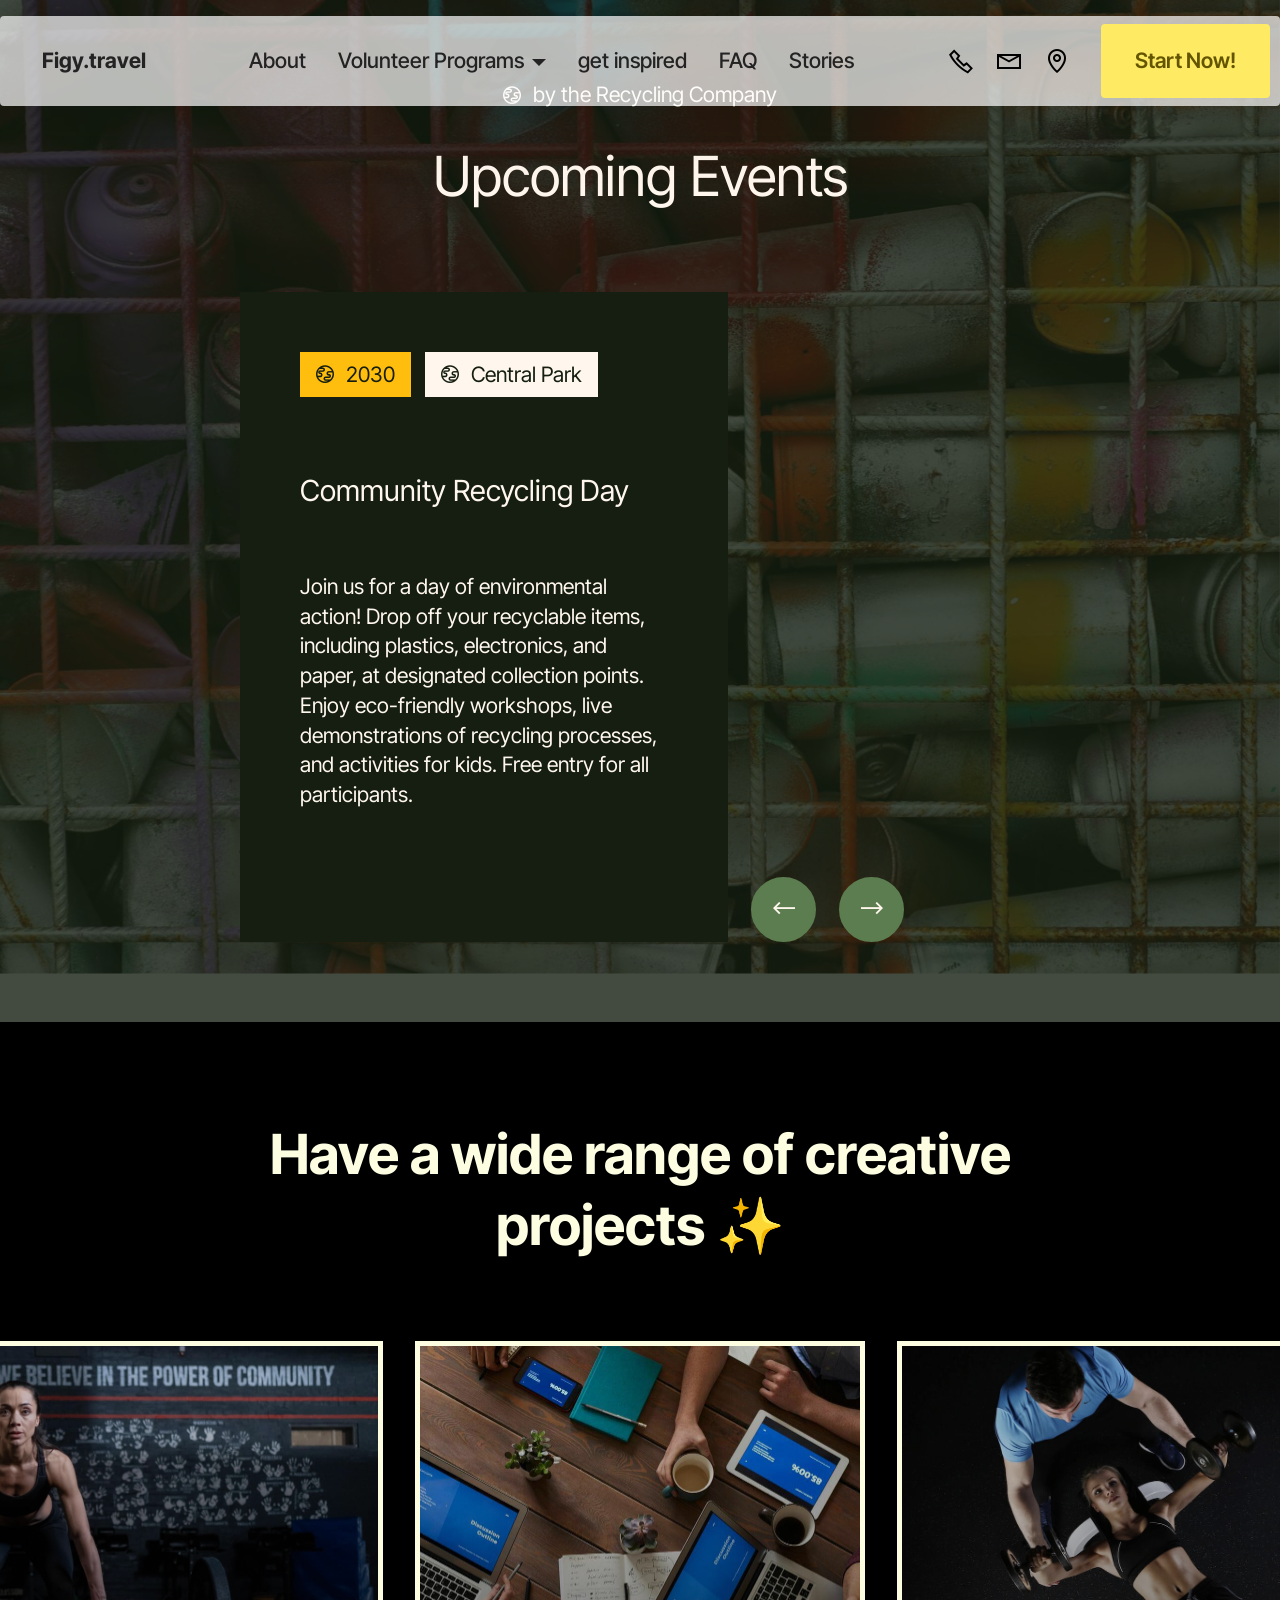
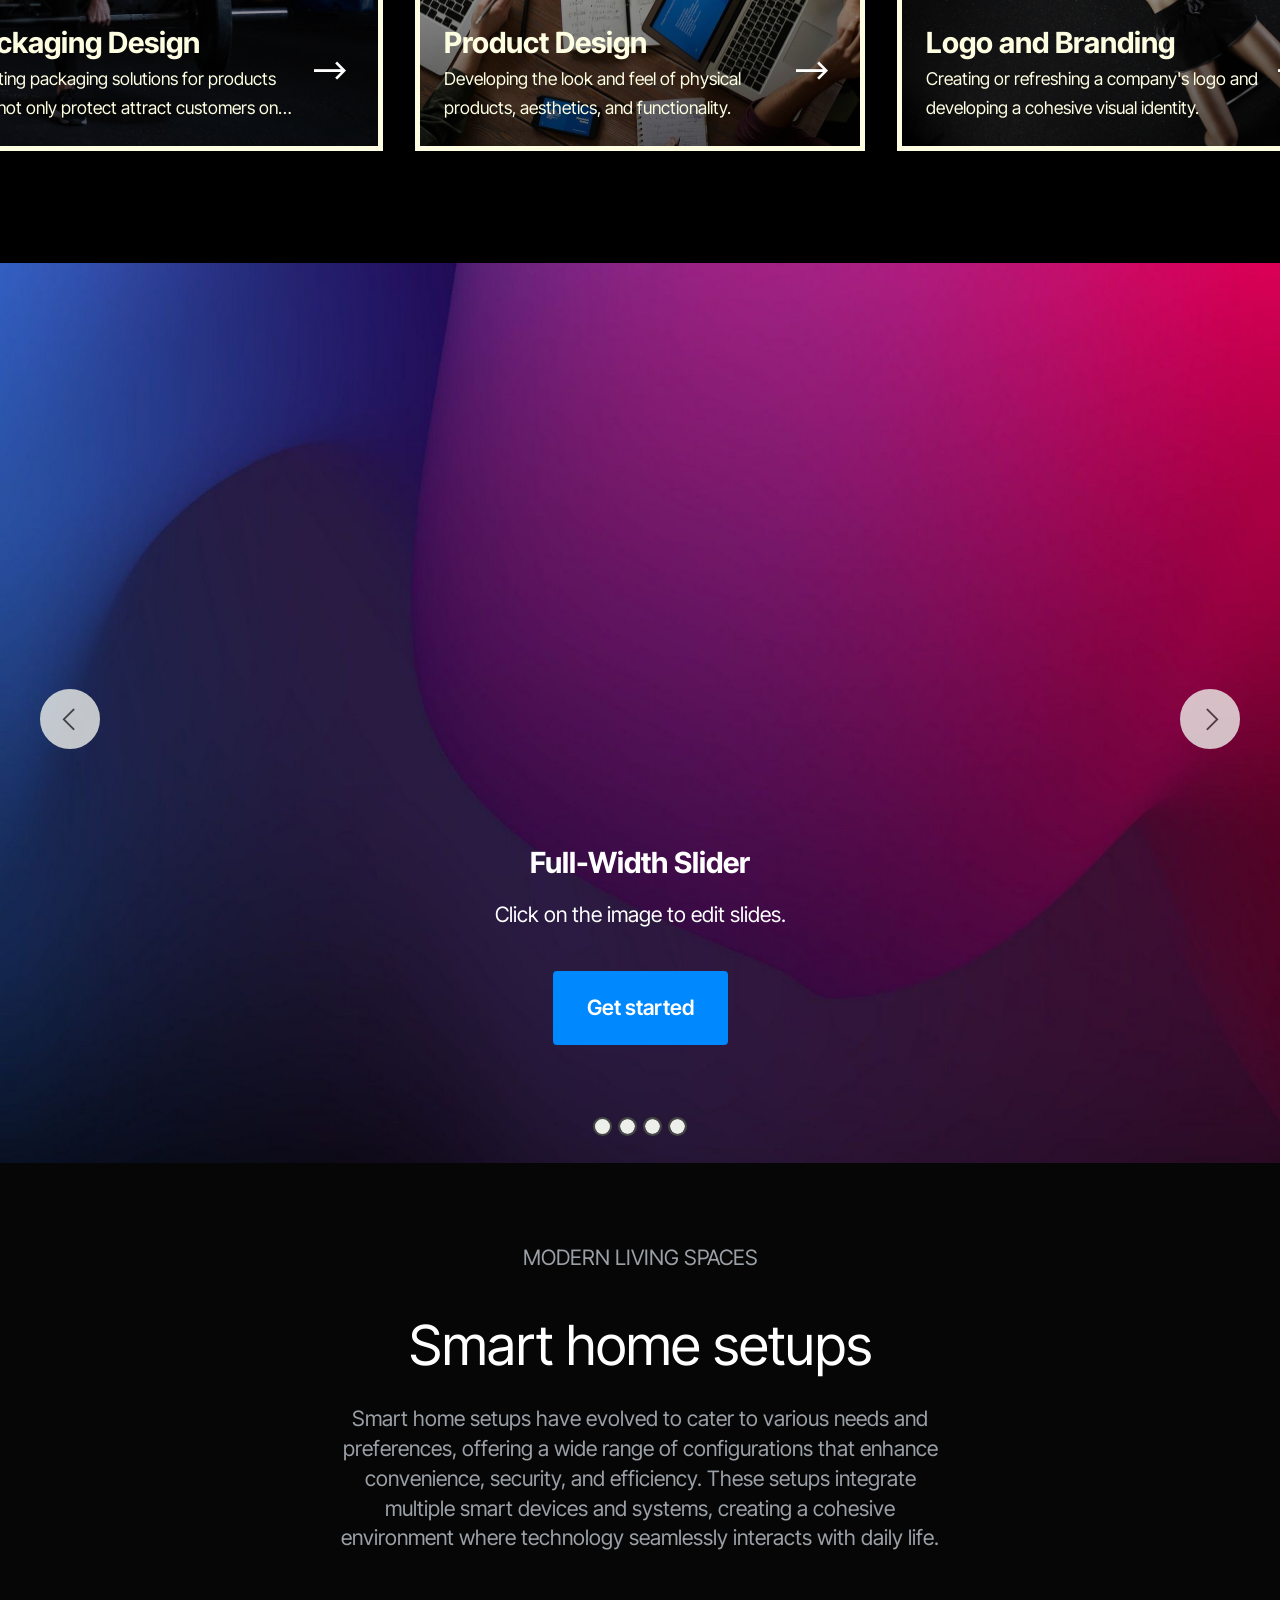
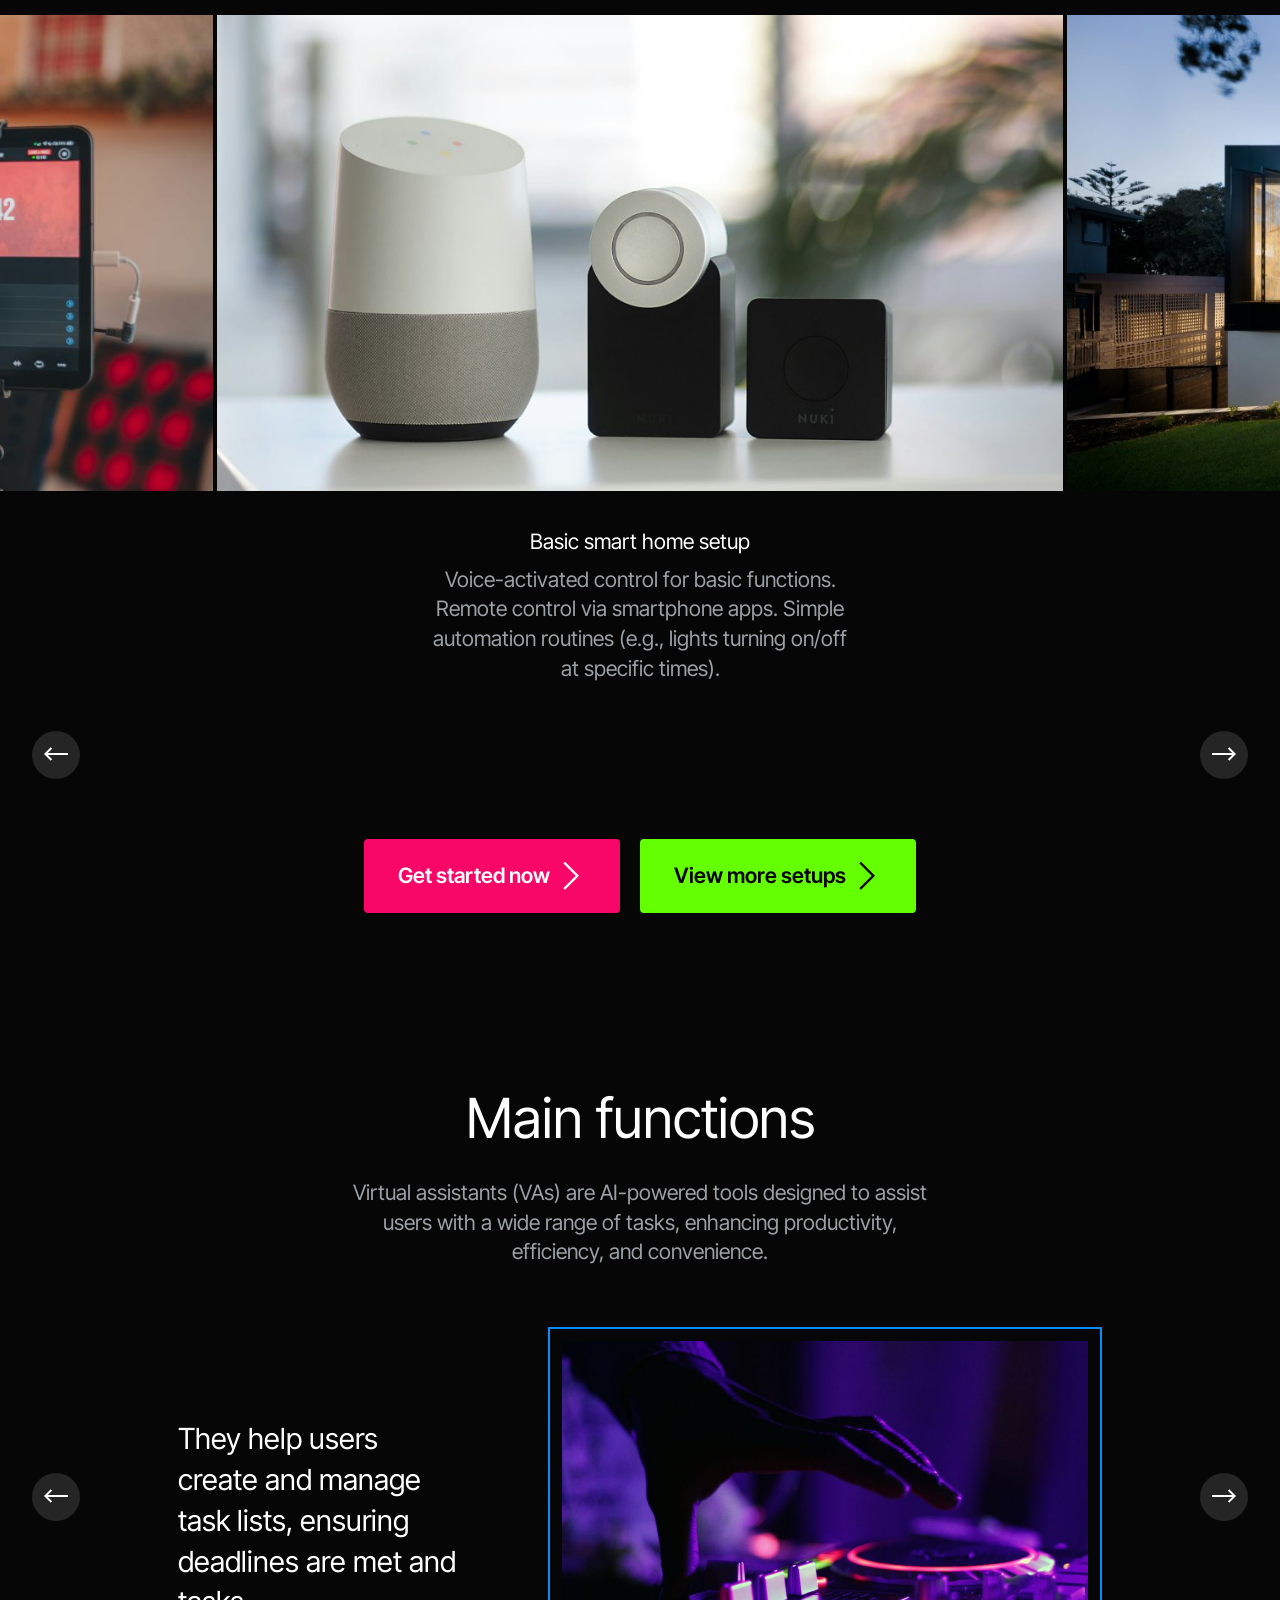
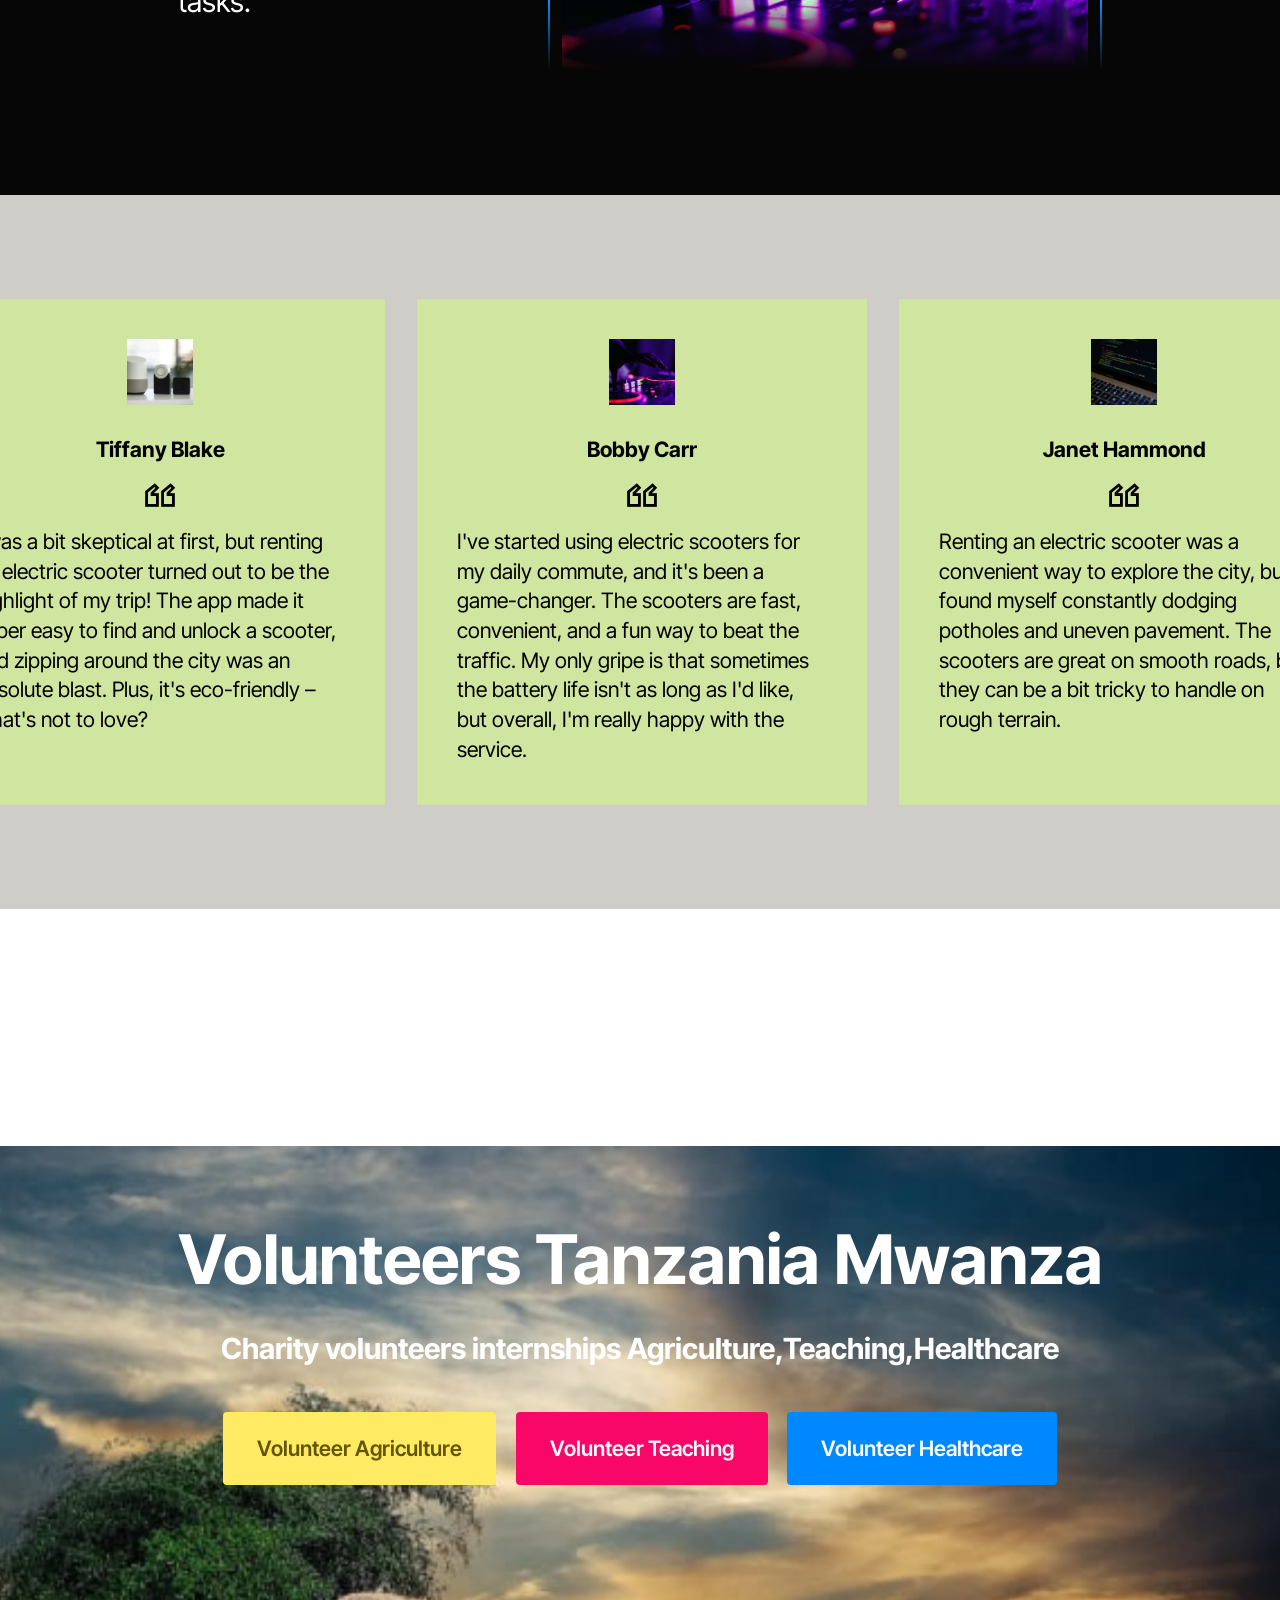
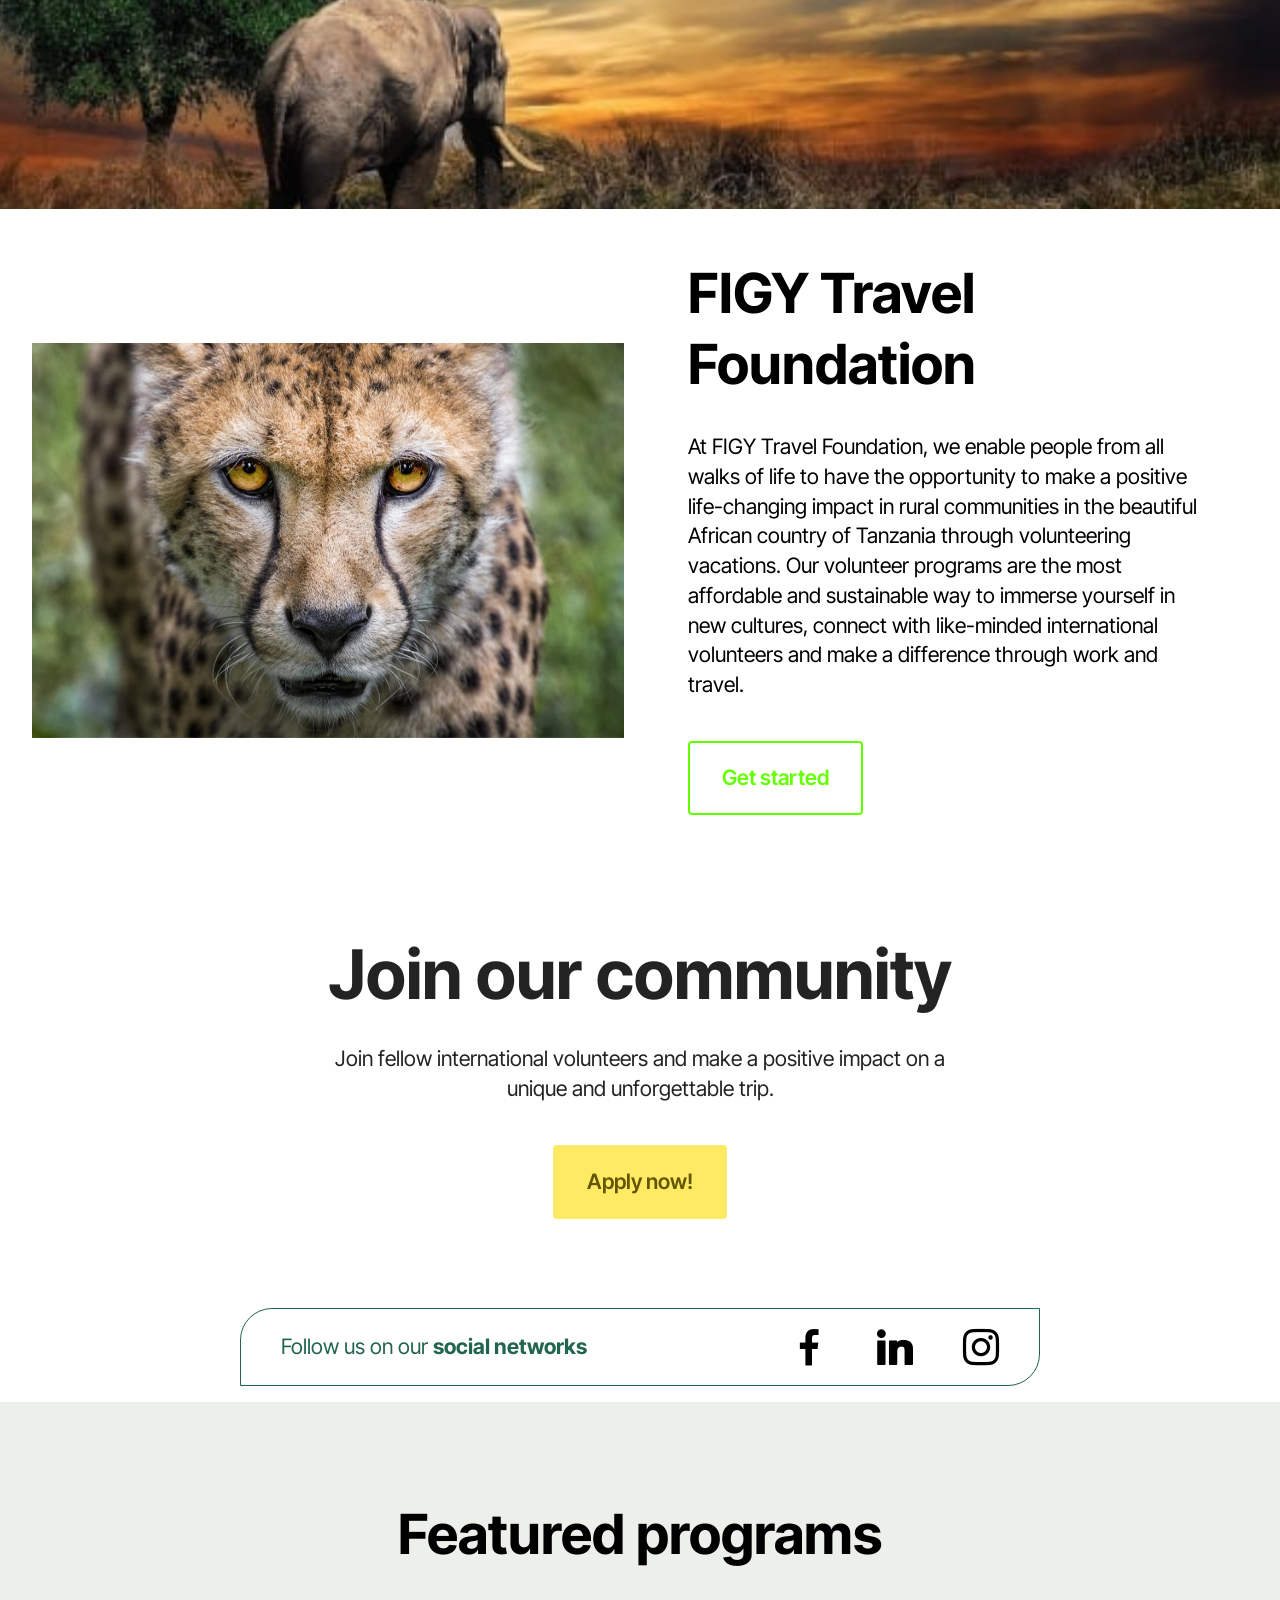
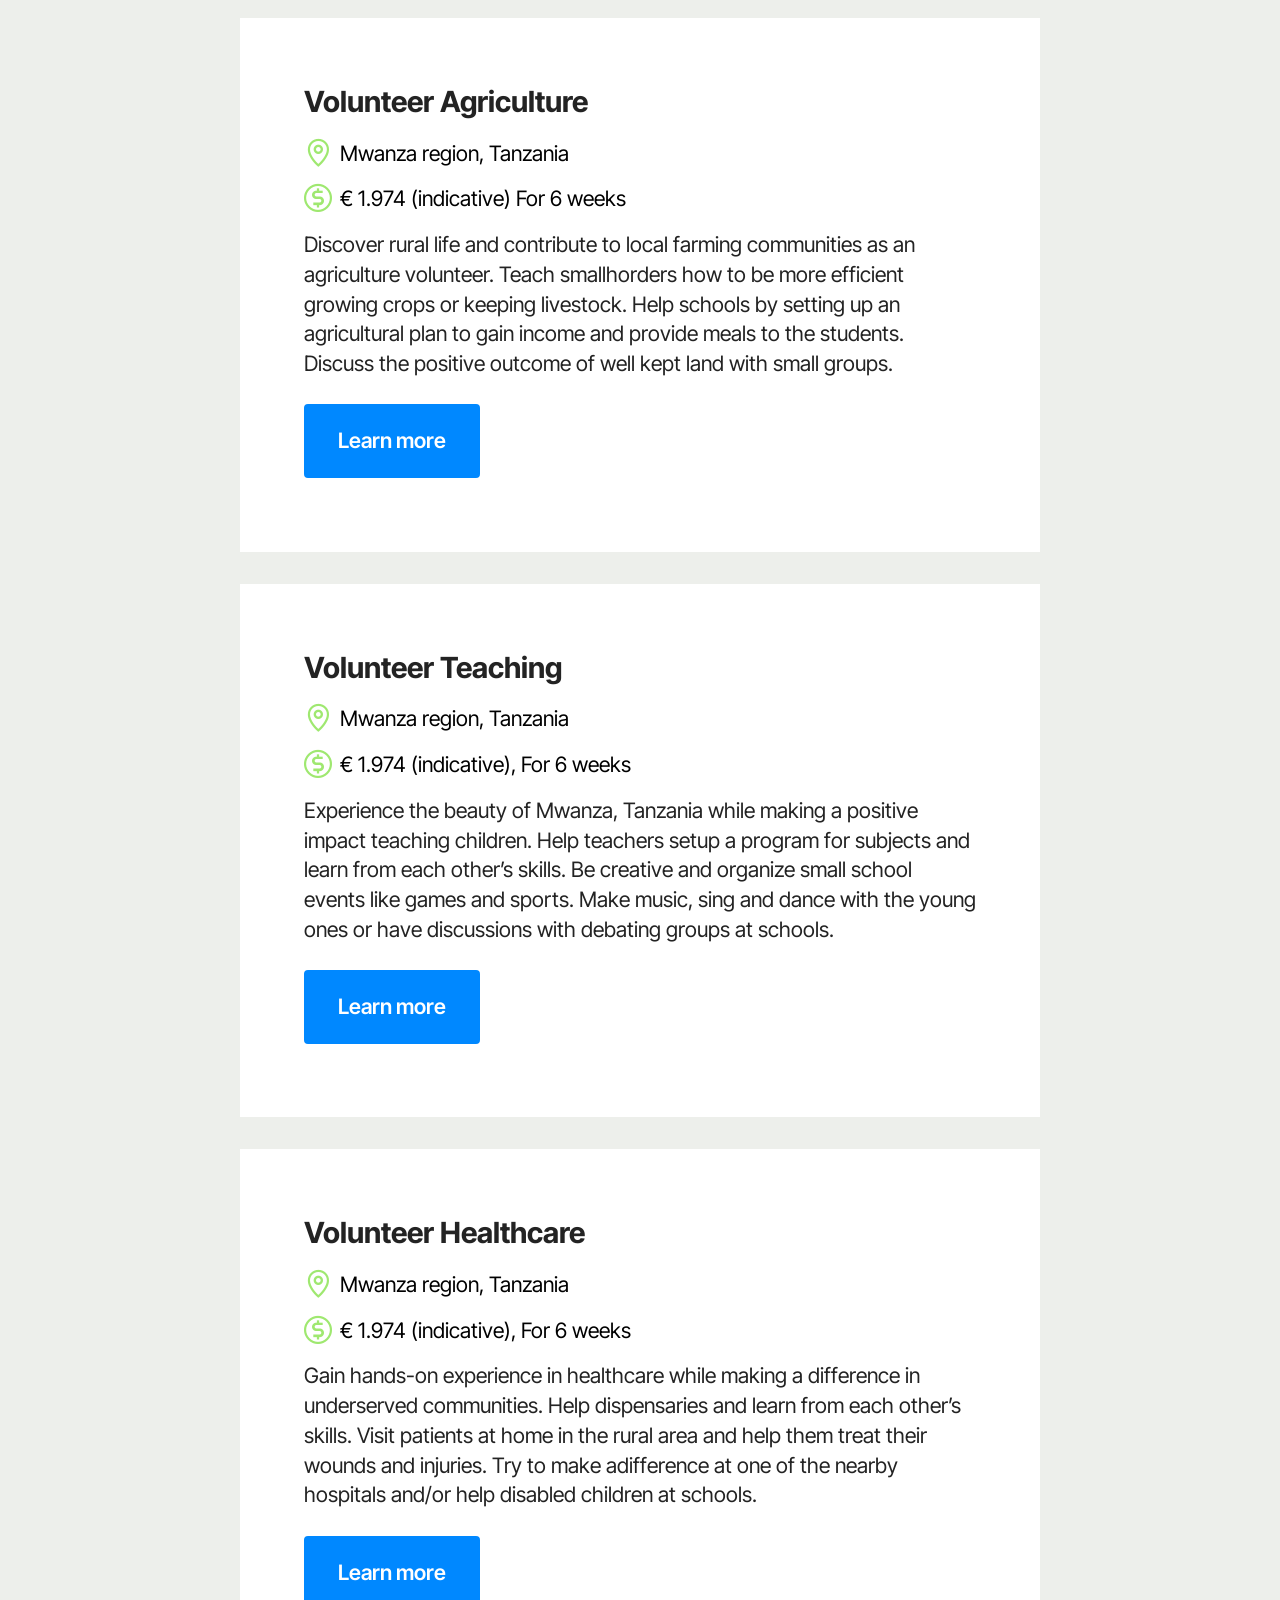
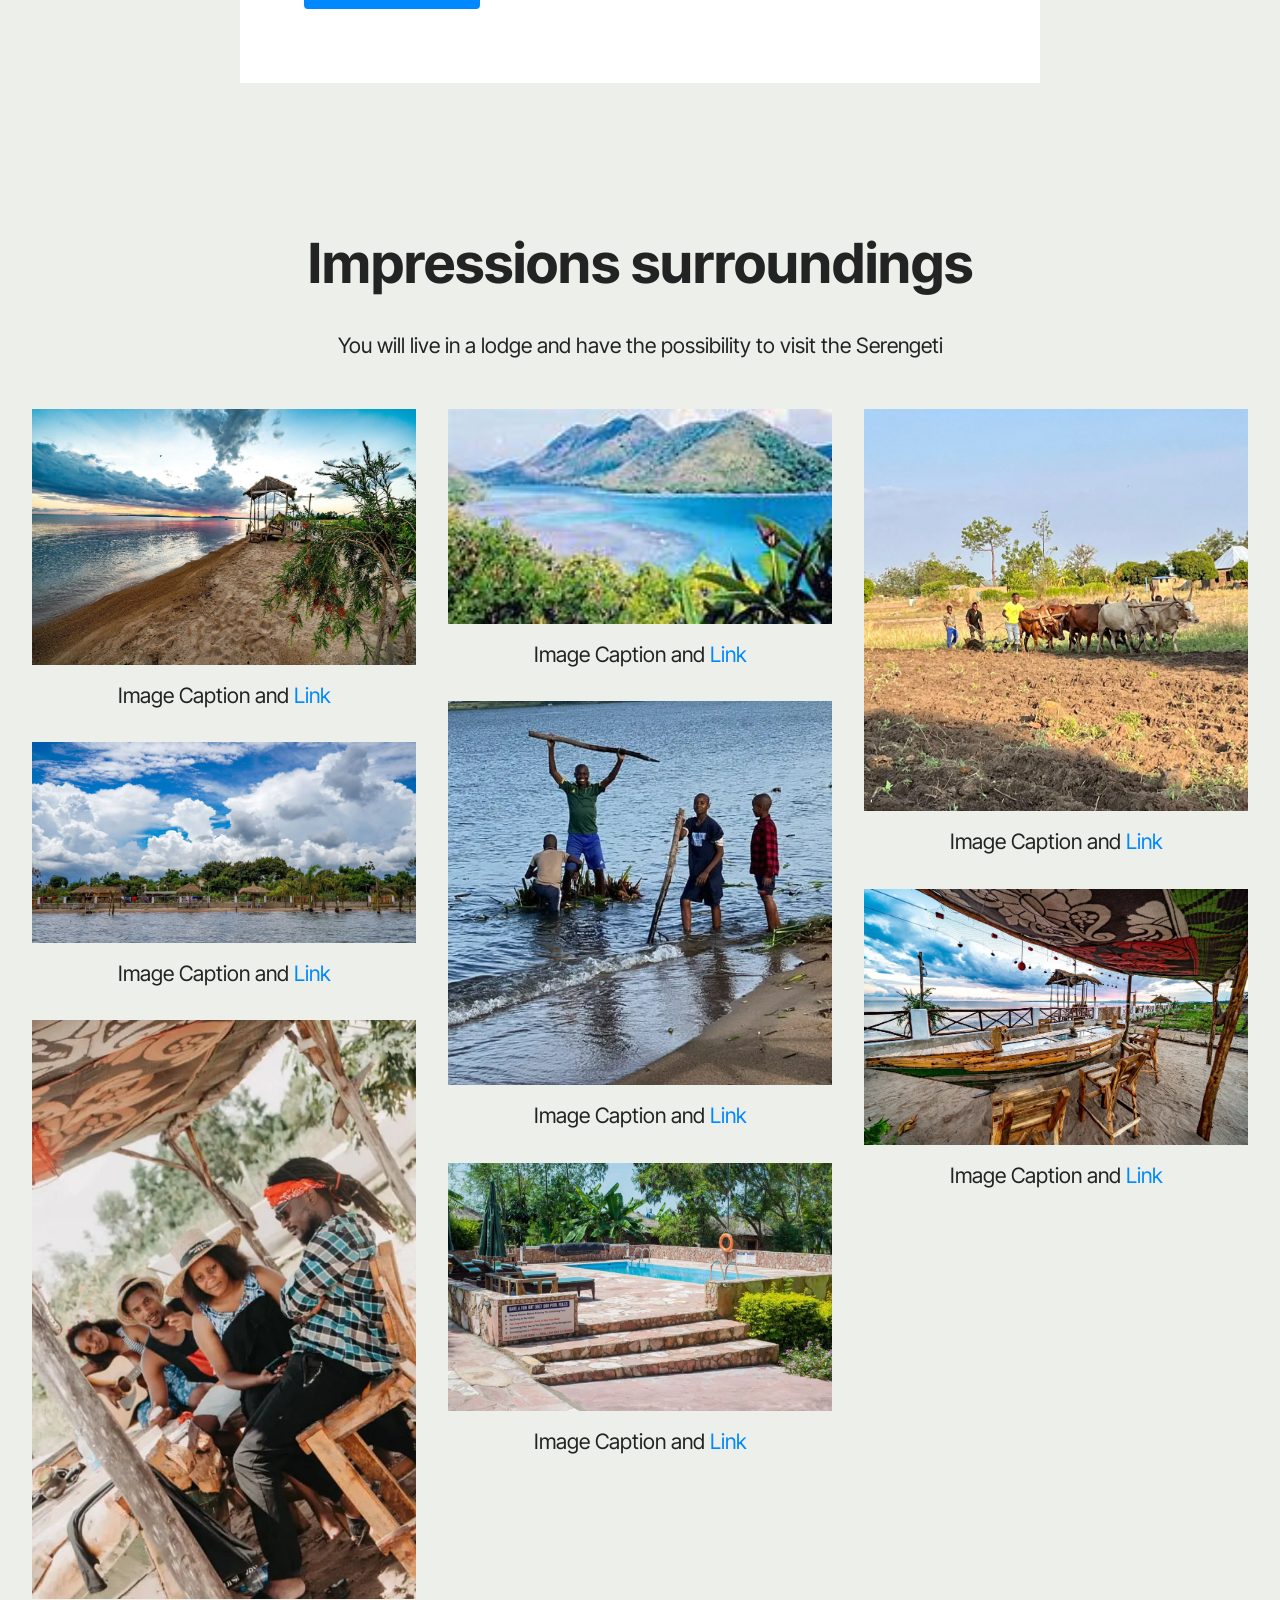
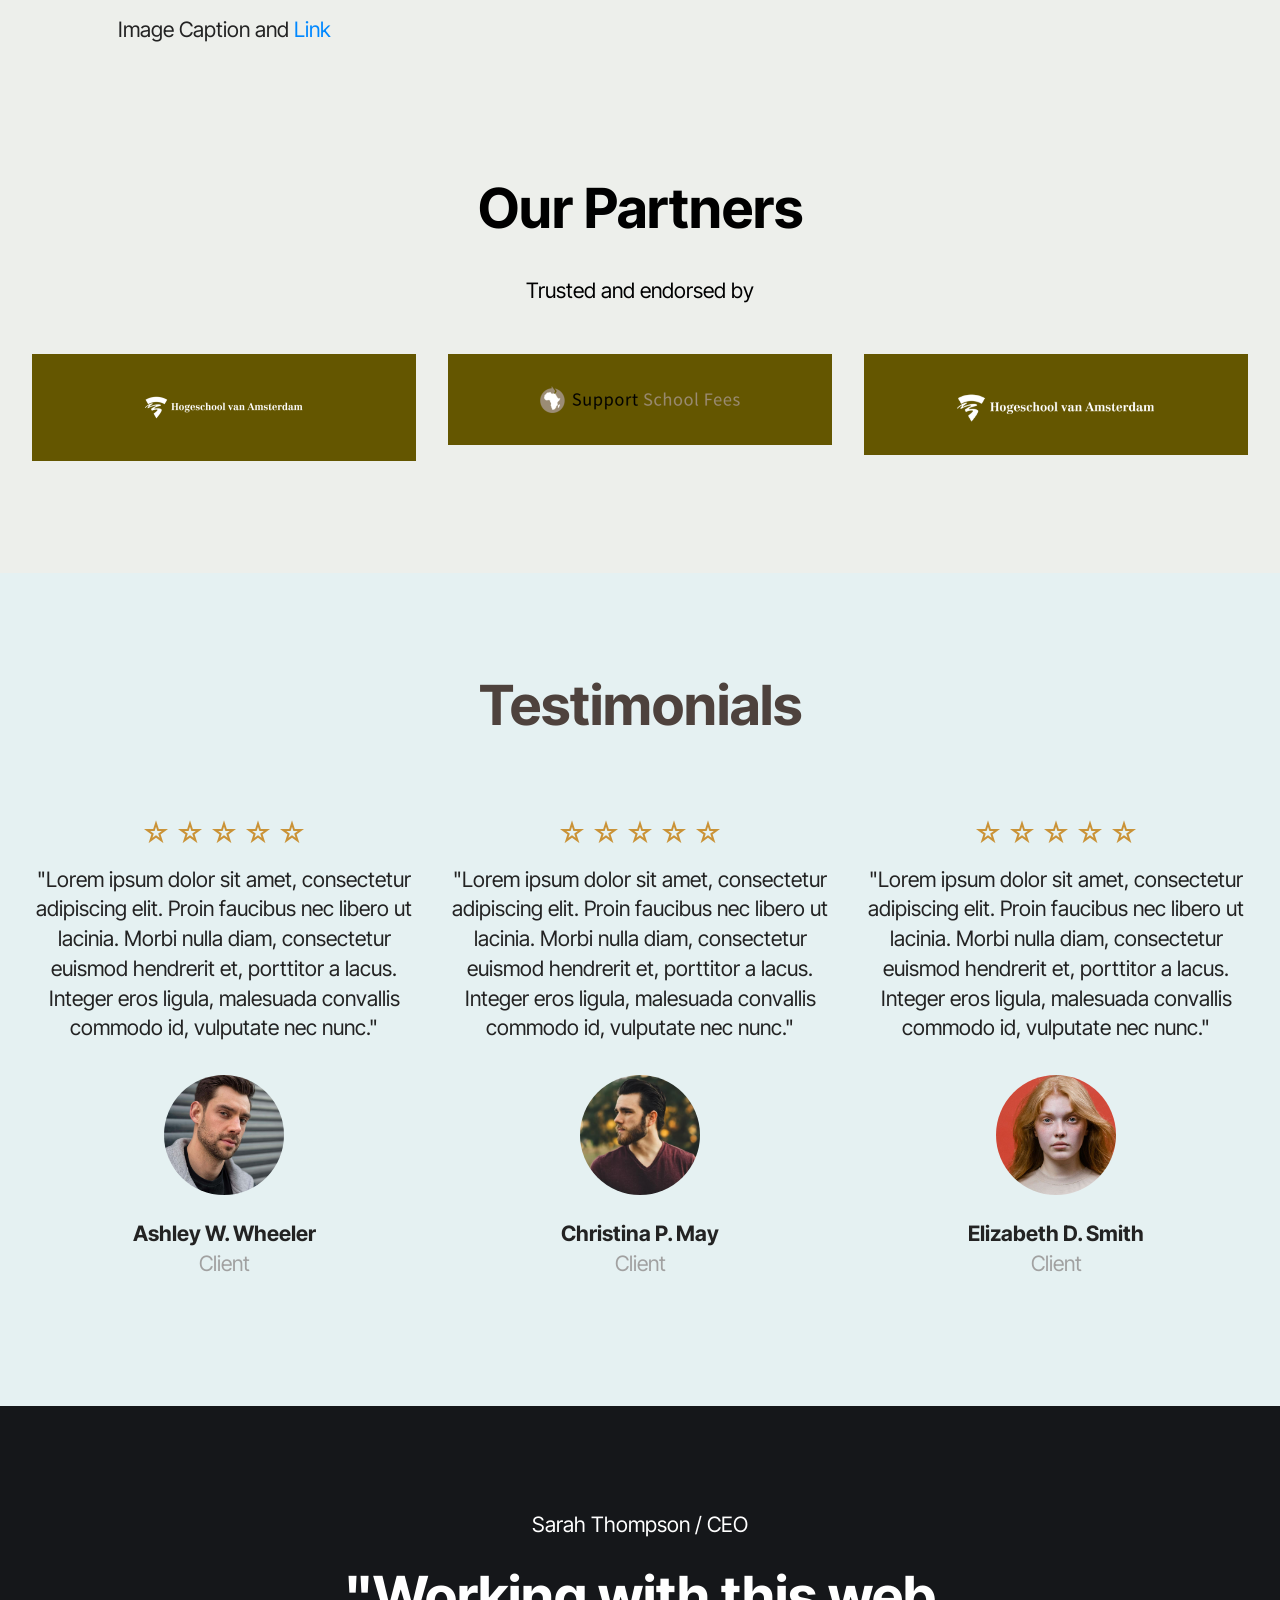
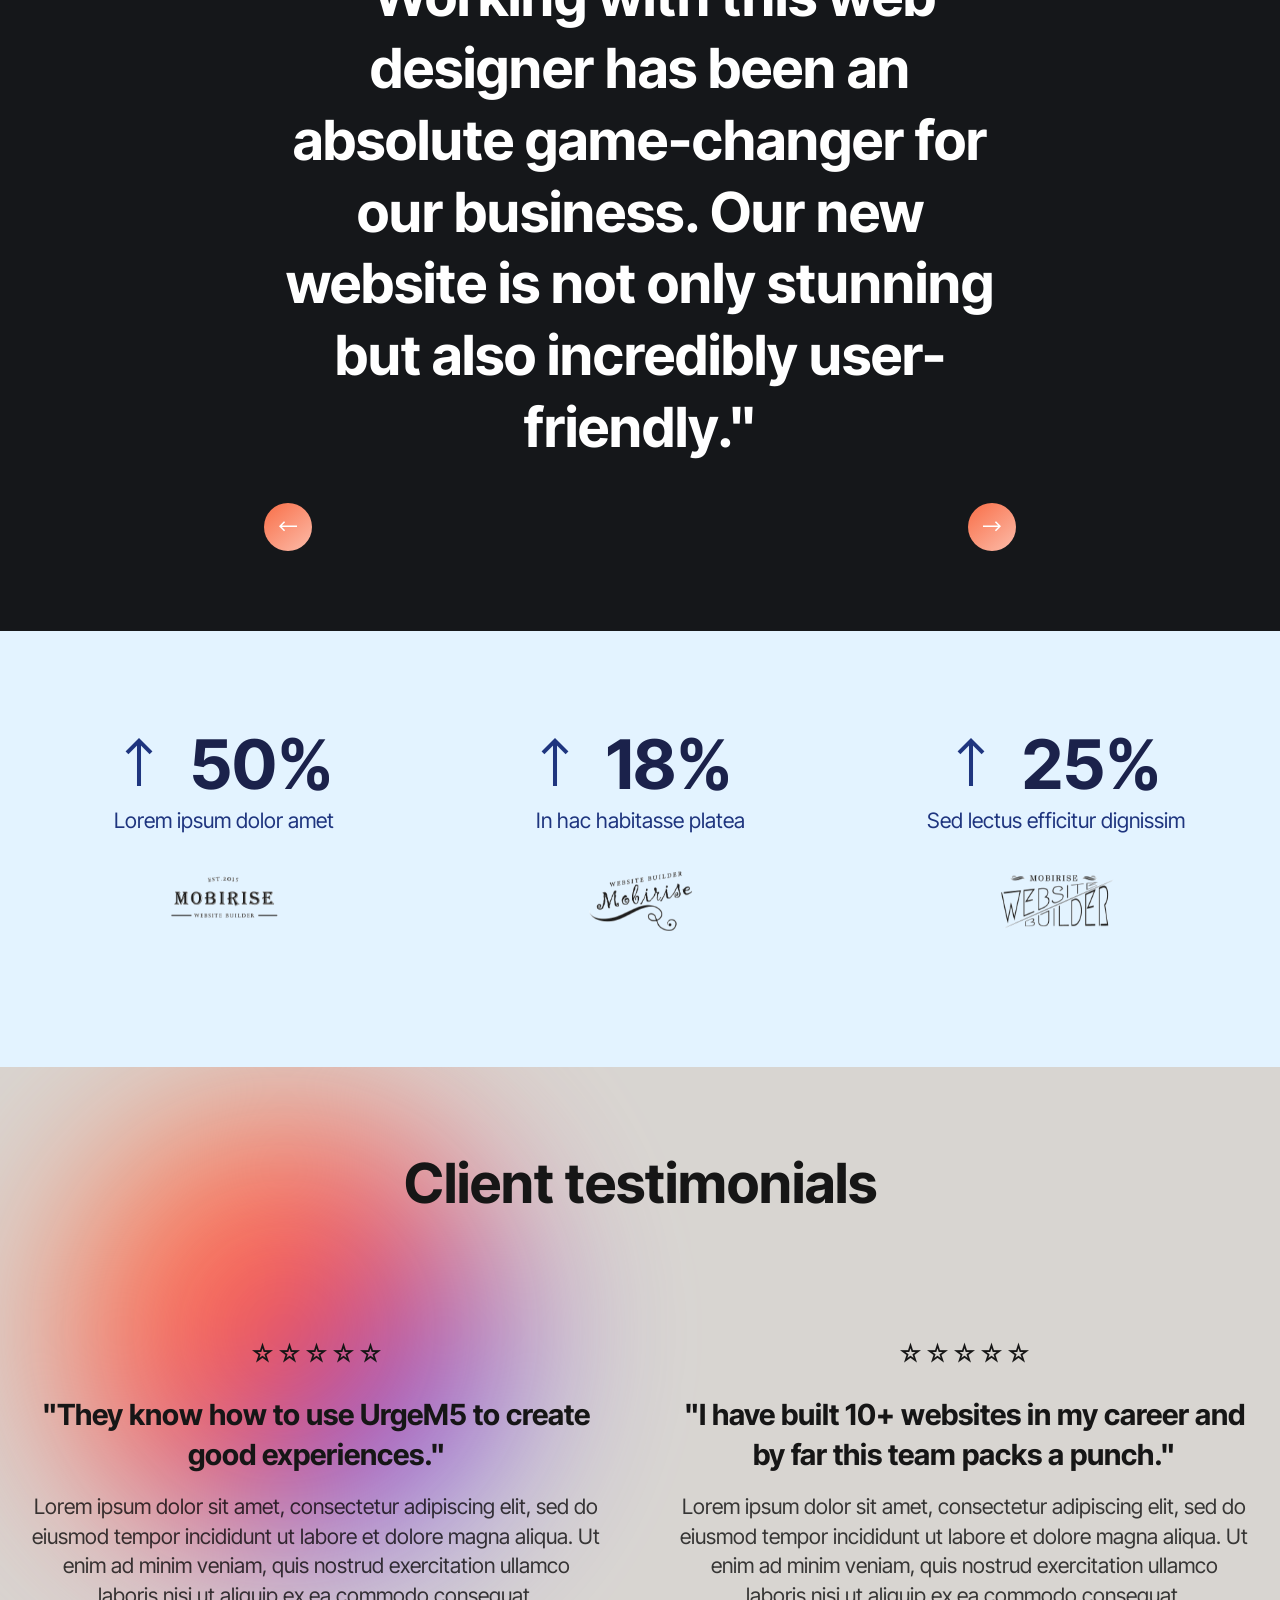
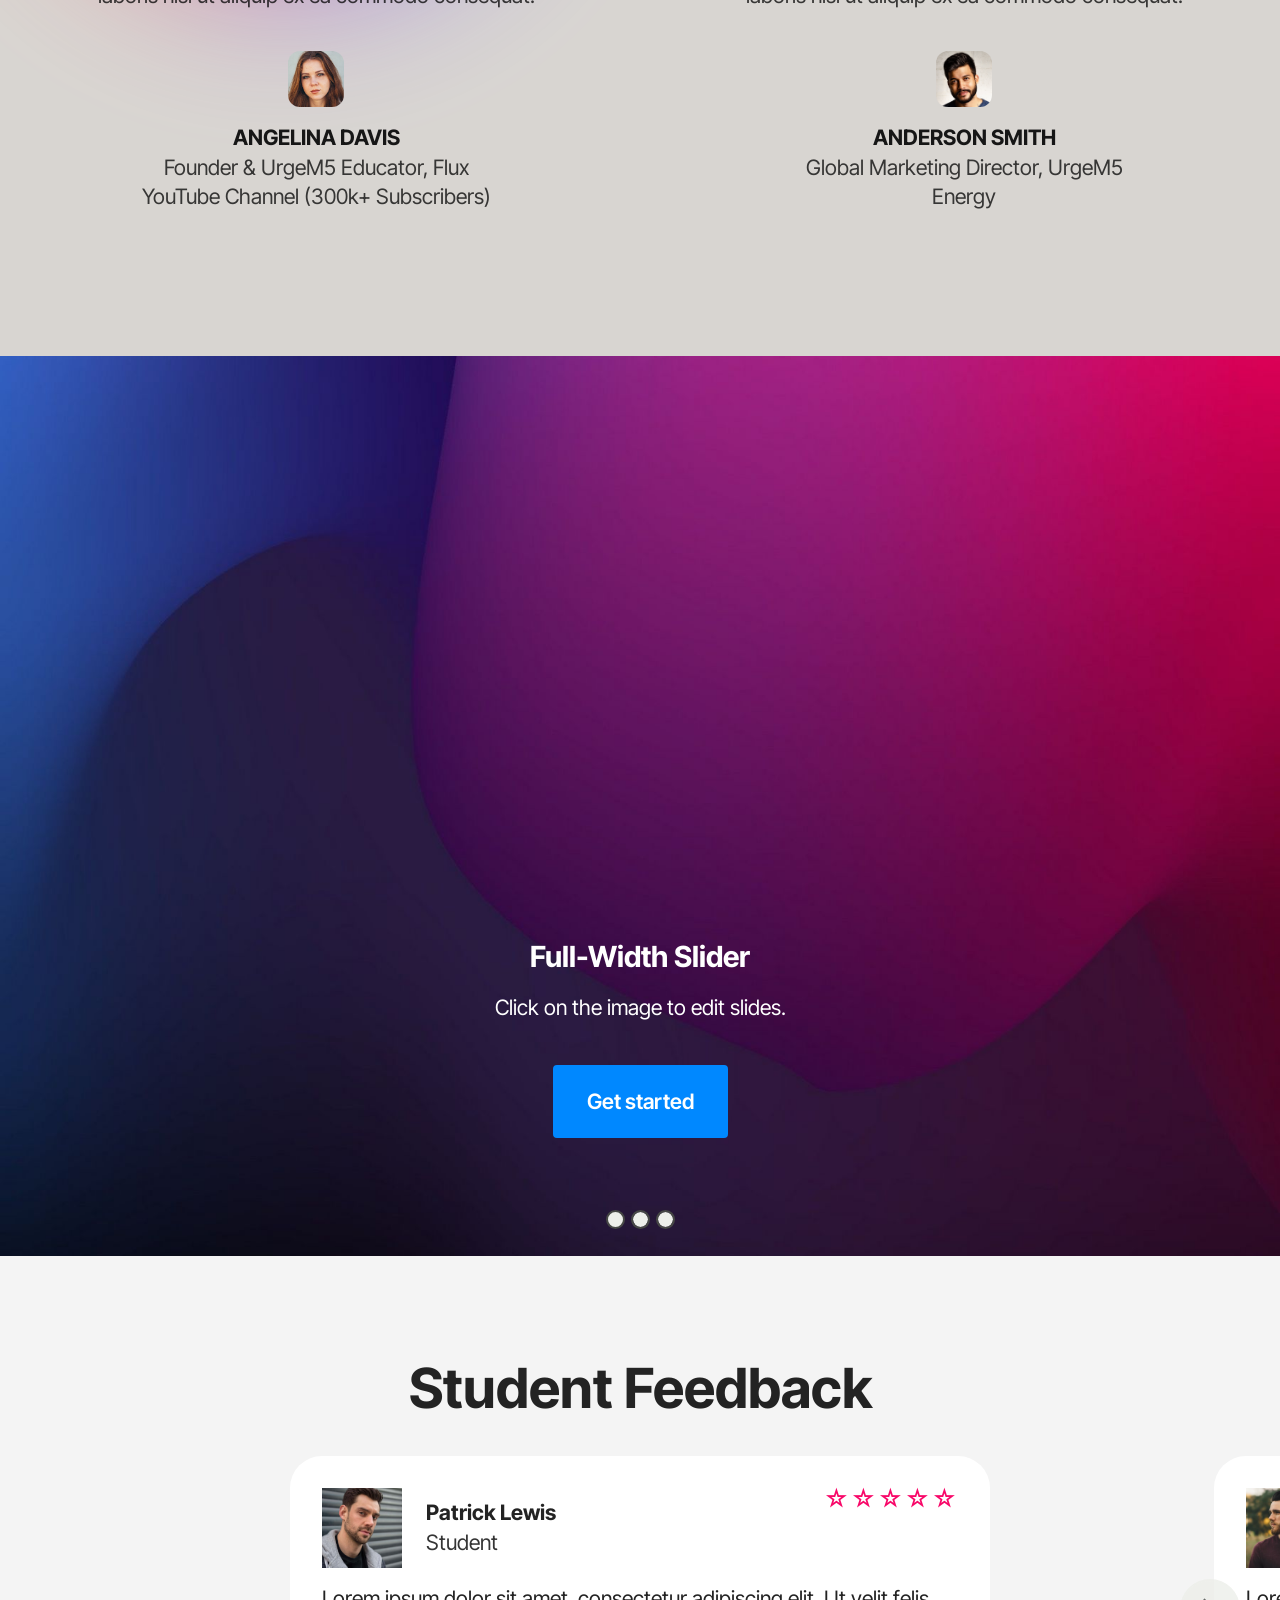
==== commit 6100ac40: "create github pages" ====
--- a/page1.html
+++ b/page1.html
@@ -24,7 +24,7 @@
   <link rel="stylesheet" href="assets/gallery/style.css">
   <link rel="preload" href="https://fonts.googleapis.com/css?family=Inter+Tight:100,200,300,400,500,600,700,800,900,100i,200i,300i,400i,500i,600i,700i,800i,900i&display=swap" as="style" onload="this.onload=null;this.rel='stylesheet'">
   <noscript><link rel="stylesheet" href="https://fonts.googleapis.com/css?family=Inter+Tight:100,200,300,400,500,600,700,800,900,100i,200i,300i,400i,500i,600i,700i,800i,900i&display=swap"></noscript>
-  <link rel="preload" as="style" href="assets/mobirise/css/mbr-additional.css?v=qrhKFV"><link rel="stylesheet" href="assets/mobirise/css/mbr-additional.css?v=qrhKFV" type="text/css">
+  <link rel="preload" as="style" href="assets/mobirise/css/mbr-additional.css?v=UKm6Zy"><link rel="stylesheet" href="assets/mobirise/css/mbr-additional.css?v=UKm6Zy" type="text/css">
 
   
   
@@ -457,11 +457,11 @@
 
 <section data-bs-version="5.1" class="slider3 cid-uHesv703nR mbr-fullscreen" id="slider03-1k">
     
-    <div class="carousel slide" id="uIxmhBSmZi" data-interval="5000" data-bs-interval="5000">
+    <div class="carousel slide" id="uIxnwsU2T8" data-interval="5000" data-bs-interval="5000">
         <ol class="carousel-indicators">
-            <li data-slide-to="0" data-bs-slide-to="0" class="active" data-target="#uIxmhBSmZi" data-bs-target="#uIxmhBSmZi"></li>
-            <li data-slide-to="1" data-bs-slide-to="1" data-target="#uIxmhBSmZi" data-bs-target="#uIxmhBSmZi"></li><li data-slide-to="2" data-bs-slide-to="2" data-target="#uIxmhBSmZi" data-bs-target="#uIxmhBSmZi"></li>
-            <li data-slide-to="3" data-bs-slide-to="3" data-target="#uIxmhBSmZi" data-bs-target="#uIxmhBSmZi"></li>
+            <li data-slide-to="0" data-bs-slide-to="0" class="active" data-target="#uIxnwsU2T8" data-bs-target="#uIxnwsU2T8"></li>
+            <li data-slide-to="1" data-bs-slide-to="1" data-target="#uIxnwsU2T8" data-bs-target="#uIxnwsU2T8"></li><li data-slide-to="2" data-bs-slide-to="2" data-target="#uIxnwsU2T8" data-bs-target="#uIxnwsU2T8"></li>
+            <li data-slide-to="3" data-bs-slide-to="3" data-target="#uIxnwsU2T8" data-bs-target="#uIxnwsU2T8"></li>
         </ol>
         <div class="carousel-inner">
             <div class="carousel-item slider-image item active">
@@ -522,11 +522,11 @@
                 </div>
             </div>
         </div>
-        <a class="carousel-control carousel-control-prev" role="button" data-slide="prev" data-bs-slide="prev" href="#uIxmhBSmZi">
+        <a class="carousel-control carousel-control-prev" role="button" data-slide="prev" data-bs-slide="prev" href="#uIxnwsU2T8">
             <span class="mobi-mbri mobi-mbri-arrow-prev" aria-hidden="true"></span>
             <span class="sr-only visually-hidden">Previous</span>
         </a>
-        <a class="carousel-control carousel-control-next" role="button" data-slide="next" data-bs-slide="next" href="#uIxmhBSmZi">
+        <a class="carousel-control carousel-control-next" role="button" data-slide="next" data-bs-slide="next" href="#uIxnwsU2T8">
             <span class="mobi-mbri mobi-mbri-arrow-next" aria-hidden="true"></span>
             <span class="sr-only visually-hidden">Next</span>
         </a>
@@ -1162,8 +1162,8 @@
         </div>
         <div class="row mbr-gallery mbr-masonry" data-masonry="{&quot;percentPosition&quot;: true }">
             <div class="col-12 col-md-6 col-lg-4 item gallery-image">
-                <div class="item-wrapper" data-toggle="modal" data-bs-toggle="modal" data-target="#uIxmhEJNfq-modal" data-bs-target="#uIxmhEJNfq-modal">
-                    <img class="w-100" src="assets/images/tanzania-travel-lodge-lake-view-in-the-evening.webp" alt="Volunteers-Tanzania" data-slide-to="0" data-bs-slide-to="0" data-target="#lb-uIxmhEJNfq" data-bs-target="#lb-uIxmhEJNfq">
+                <div class="item-wrapper" data-toggle="modal" data-bs-toggle="modal" data-target="#uIxnwvIRZQ-modal" data-bs-target="#uIxnwvIRZQ-modal">
+                    <img class="w-100" src="assets/images/tanzania-travel-lodge-lake-view-in-the-evening.webp" alt="Volunteers-Tanzania" data-slide-to="0" data-bs-slide-to="0" data-target="#lb-uIxnwvIRZQ" data-bs-target="#lb-uIxnwvIRZQ">
                     <div class="icon-wrapper">
                         <span class="mobi-mbri mobi-mbri-search mbr-iconfont mbr-iconfont-btn"></span>
                     </div>
@@ -1173,8 +1173,8 @@
                 </h6>
             </div>
             <div class="col-12 col-md-6 col-lg-4 item gallery-image">
-                <div class="item-wrapper" data-toggle="modal" data-bs-toggle="modal" data-target="#uIxmhEJNfq-modal" data-bs-target="#uIxmhEJNfq-modal">
-                    <img class="w-100" src="assets/images/tanzania-mwanza-top10-sanaane-island-national-parc-200x112.webp" alt="" data-slide-to="1" data-bs-slide-to="1" data-target="#lb-uIxmhEJNfq" data-bs-target="#lb-uIxmhEJNfq">
+                <div class="item-wrapper" data-toggle="modal" data-bs-toggle="modal" data-target="#uIxnwvIRZQ-modal" data-bs-target="#uIxnwvIRZQ-modal">
+                    <img class="w-100" src="assets/images/tanzania-mwanza-top10-sanaane-island-national-parc-200x112.webp" alt="" data-slide-to="1" data-bs-slide-to="1" data-target="#lb-uIxnwvIRZQ" data-bs-target="#lb-uIxnwvIRZQ">
                     <div class="icon-wrapper">
                         <span class="mobi-mbri mobi-mbri-search mbr-iconfont mbr-iconfont-btn"></span>
                     </div>
@@ -1184,8 +1184,8 @@
                 </h6>
             </div>
             <div class="col-12 col-md-6 col-lg-4 item gallery-image">
-                <div class="item-wrapper" data-toggle="modal" data-bs-toggle="modal" data-target="#uIxmhEJNfq-modal" data-bs-target="#uIxmhEJNfq-modal">
-                    <img class="w-100" src="assets/images/tanzania-travel-lodge-agriculture.webp" alt="" data-slide-to="2" data-bs-slide-to="2" data-target="#lb-uIxmhEJNfq" data-bs-target="#lb-uIxmhEJNfq">
+                <div class="item-wrapper" data-toggle="modal" data-bs-toggle="modal" data-target="#uIxnwvIRZQ-modal" data-bs-target="#uIxnwvIRZQ-modal">
+                    <img class="w-100" src="assets/images/tanzania-travel-lodge-agriculture.webp" alt="" data-slide-to="2" data-bs-slide-to="2" data-target="#lb-uIxnwvIRZQ" data-bs-target="#lb-uIxnwvIRZQ">
                     <div class="icon-wrapper">
                         <span class="mobi-mbri mobi-mbri-search mbr-iconfont mbr-iconfont-btn"></span>
                     </div>
@@ -1195,8 +1195,8 @@
                 </h6>
             </div>
             <div class="col-12 col-md-6 col-lg-4 item gallery-image">
-                <div class="item-wrapper" data-toggle="modal" data-bs-toggle="modal" data-target="#uIxmhEJNfq-modal" data-bs-target="#uIxmhEJNfq-modal">
-                    <img class="w-100" src="assets/images/tanzania-travel-lodge-locals-swimming.webp" alt="" data-slide-to="3" data-bs-slide-to="3" data-target="#lb-uIxmhEJNfq" data-bs-target="#lb-uIxmhEJNfq">
+                <div class="item-wrapper" data-toggle="modal" data-bs-toggle="modal" data-target="#uIxnwvIRZQ-modal" data-bs-target="#uIxnwvIRZQ-modal">
+                    <img class="w-100" src="assets/images/tanzania-travel-lodge-locals-swimming.webp" alt="" data-slide-to="3" data-bs-slide-to="3" data-target="#lb-uIxnwvIRZQ" data-bs-target="#lb-uIxnwvIRZQ">
                     <div class="icon-wrapper">
                         <span class="mobi-mbri mobi-mbri-search mbr-iconfont mbr-iconfont-btn"></span>
                     </div>
@@ -1206,8 +1206,8 @@
                 </h6>
             </div>
             <div class="col-12 col-md-6 col-lg-4 item gallery-image">
-                <div class="item-wrapper" data-toggle="modal" data-bs-toggle="modal" data-target="#uIxmhEJNfq-modal" data-bs-target="#uIxmhEJNfq-modal">
-                    <img class="w-100" src="assets/images/volunteers-tanzania-coastline.webp" alt="" data-slide-to="4" data-bs-slide-to="4" data-target="#lb-uIxmhEJNfq" data-bs-target="#lb-uIxmhEJNfq">
+                <div class="item-wrapper" data-toggle="modal" data-bs-toggle="modal" data-target="#uIxnwvIRZQ-modal" data-bs-target="#uIxnwvIRZQ-modal">
+                    <img class="w-100" src="assets/images/volunteers-tanzania-coastline.webp" alt="" data-slide-to="4" data-bs-slide-to="4" data-target="#lb-uIxnwvIRZQ" data-bs-target="#lb-uIxnwvIRZQ">
                     <div class="icon-wrapper">
                         <span class="mobi-mbri mobi-mbri-search mbr-iconfont mbr-iconfont-btn"></span>
                     </div>
@@ -1217,8 +1217,8 @@
                 </h6>
             </div>
             <div class="col-12 col-md-6 col-lg-4 item gallery-image">
-                <div class="item-wrapper" data-toggle="modal" data-bs-toggle="modal" data-target="#uIxmhEJNfq-modal" data-bs-target="#uIxmhEJNfq-modal">
-                    <img class="w-100" src="assets/images/volunteers-tanzania-relaxing-by-the-beach.webp" alt="" data-slide-to="5" data-bs-slide-to="5" data-target="#lb-uIxmhEJNfq" data-bs-target="#lb-uIxmhEJNfq">
+                <div class="item-wrapper" data-toggle="modal" data-bs-toggle="modal" data-target="#uIxnwvIRZQ-modal" data-bs-target="#uIxnwvIRZQ-modal">
+                    <img class="w-100" src="assets/images/volunteers-tanzania-relaxing-by-the-beach.webp" alt="" data-slide-to="5" data-bs-slide-to="5" data-target="#lb-uIxnwvIRZQ" data-bs-target="#lb-uIxnwvIRZQ">
                     <div class="icon-wrapper">
                         <span class="mobi-mbri mobi-mbri-search mbr-iconfont mbr-iconfont-btn"></span>
                     </div>
@@ -1227,8 +1227,8 @@
                     Image Caption and <a href="#" class="text-primary">Link</a>
                 </h6>
             </div><div class="col-12 col-md-6 col-lg-4 item gallery-image">
-                <div class="item-wrapper" data-toggle="modal" data-bs-toggle="modal" data-target="#uIxmhEJNfq-modal" data-bs-target="#uIxmhEJNfq-modal">
-                    <img class="w-100" src="assets/images/volunteers-tanzania-sitting-with-the-locals.webp" alt="" data-slide-to="6" data-bs-slide-to="6" data-target="#lb-uIxmhEJNfq" data-bs-target="#lb-uIxmhEJNfq">
+                <div class="item-wrapper" data-toggle="modal" data-bs-toggle="modal" data-target="#uIxnwvIRZQ-modal" data-bs-target="#uIxnwvIRZQ-modal">
+                    <img class="w-100" src="assets/images/volunteers-tanzania-sitting-with-the-locals.webp" alt="" data-slide-to="6" data-bs-slide-to="6" data-target="#lb-uIxnwvIRZQ" data-bs-target="#lb-uIxnwvIRZQ">
                     <div class="icon-wrapper">
                         <span class="mobi-mbri mobi-mbri-search mbr-iconfont mbr-iconfont-btn"></span>
                     </div>
@@ -1237,8 +1237,8 @@
                     Image Caption and <a href="#" class="text-primary">Link</a>
                 </h6>
             </div><div class="col-12 col-md-6 col-lg-4 item gallery-image">
-                <div class="item-wrapper" data-toggle="modal" data-bs-toggle="modal" data-target="#uIxmhEJNfq-modal" data-bs-target="#uIxmhEJNfq-modal">
-                    <img class="w-100" src="assets/images/volunteers-tanzania-pool.webp" alt="" data-slide-to="7" data-bs-slide-to="7" data-target="#lb-uIxmhEJNfq" data-bs-target="#lb-uIxmhEJNfq">
+                <div class="item-wrapper" data-toggle="modal" data-bs-toggle="modal" data-target="#uIxnwvIRZQ-modal" data-bs-target="#uIxnwvIRZQ-modal">
+                    <img class="w-100" src="assets/images/volunteers-tanzania-pool.webp" alt="" data-slide-to="7" data-bs-slide-to="7" data-target="#lb-uIxnwvIRZQ" data-bs-target="#lb-uIxnwvIRZQ">
                     <div class="icon-wrapper">
                         <span class="mobi-mbri mobi-mbri-search mbr-iconfont mbr-iconfont-btn"></span>
                     </div>
@@ -1250,11 +1250,11 @@
             
         </div>
 
-        <div class="modal mbr-slider" tabindex="-1" role="dialog" aria-hidden="true" id="uIxmhEJNfq-modal">
+        <div class="modal mbr-slider" tabindex="-1" role="dialog" aria-hidden="true" id="uIxnwvIRZQ-modal">
             <div class="modal-dialog" role="document">
                 <div class="modal-content">
                     <div class="modal-body">
-                        <div class="carousel slide" id="lb-uIxmhEJNfq" data-interval="5000" data-bs-interval="5000">
+                        <div class="carousel slide" id="lb-uIxnwvIRZQ" data-interval="5000" data-bs-interval="5000">
                             <div class="carousel-inner">
                                 <div class="carousel-item active">
                                     <img class="d-block w-100" src="assets/images/tanzania-travel-lodge-lake-view-in-the-evening.webp" alt="">
@@ -1281,21 +1281,21 @@
                                 
                             </div>
                             <ol class="carousel-indicators">
-                                <li data-slide-to="0" data-bs-slide-to="0" class="active" data-target="#lb-uIxmhEJNfq" data-bs-target="#lb-uIxmhEJNfq"></li>
-                                <li data-slide-to="1" data-bs-slide-to="1" data-target="#lb-uIxmhEJNfq" data-bs-target="#lb-uIxmhEJNfq"></li>
-                                <li data-slide-to="2" data-bs-slide-to="2" data-target="#lb-uIxmhEJNfq" data-bs-target="#lb-uIxmhEJNfq"></li>
-                                <li data-slide-to="3" data-bs-slide-to="3" data-target="#lb-uIxmhEJNfq" data-bs-target="#lb-uIxmhEJNfq"></li>
-                                <li data-slide-to="4" data-bs-slide-to="4" data-target="#lb-uIxmhEJNfq" data-bs-target="#lb-uIxmhEJNfq"></li>
-                                <li data-slide-to="5" data-bs-slide-to="5" data-target="#lb-uIxmhEJNfq" data-bs-target="#lb-uIxmhEJNfq"></li><li data-slide-to="6" data-bs-slide-to="6" data-target="#lb-uIxmhEJNfq" data-bs-target="#lb-uIxmhEJNfq"></li><li data-slide-to="7" data-bs-slide-to="7" data-target="#lb-uIxmhEJNfq" data-bs-target="#lb-uIxmhEJNfq"></li>
+                                <li data-slide-to="0" data-bs-slide-to="0" class="active" data-target="#lb-uIxnwvIRZQ" data-bs-target="#lb-uIxnwvIRZQ"></li>
+                                <li data-slide-to="1" data-bs-slide-to="1" data-target="#lb-uIxnwvIRZQ" data-bs-target="#lb-uIxnwvIRZQ"></li>
+                                <li data-slide-to="2" data-bs-slide-to="2" data-target="#lb-uIxnwvIRZQ" data-bs-target="#lb-uIxnwvIRZQ"></li>
+                                <li data-slide-to="3" data-bs-slide-to="3" data-target="#lb-uIxnwvIRZQ" data-bs-target="#lb-uIxnwvIRZQ"></li>
+                                <li data-slide-to="4" data-bs-slide-to="4" data-target="#lb-uIxnwvIRZQ" data-bs-target="#lb-uIxnwvIRZQ"></li>
+                                <li data-slide-to="5" data-bs-slide-to="5" data-target="#lb-uIxnwvIRZQ" data-bs-target="#lb-uIxnwvIRZQ"></li><li data-slide-to="6" data-bs-slide-to="6" data-target="#lb-uIxnwvIRZQ" data-bs-target="#lb-uIxnwvIRZQ"></li><li data-slide-to="7" data-bs-slide-to="7" data-target="#lb-uIxnwvIRZQ" data-bs-target="#lb-uIxnwvIRZQ"></li>
                                 
                             </ol>
                             <a role="button" href="" class="close" data-dismiss="modal" data-bs-dismiss="modal" aria-label="Close">
                             </a>
-                            <a class="carousel-control-prev carousel-control" role="button" data-slide="prev" data-bs-slide="prev" href="#lb-uIxmhEJNfq">
+                            <a class="carousel-control-prev carousel-control" role="button" data-slide="prev" data-bs-slide="prev" href="#lb-uIxnwvIRZQ">
                                 <span class="mobi-mbri mobi-mbri-arrow-prev" aria-hidden="true"></span>
                                 <span class="sr-only visually-hidden">Previous</span>
                             </a>
-                            <a class="carousel-control-next carousel-control" role="button" data-slide="next" data-bs-slide="next" href="#lb-uIxmhEJNfq">
+                            <a class="carousel-control-next carousel-control" role="button" data-slide="next" data-bs-slide="next" href="#lb-uIxnwvIRZQ">
                                 <span class="mobi-mbri mobi-mbri-arrow-next" aria-hidden="true"></span>
                                 <span class="sr-only visually-hidden">Next</span>
                             </a>
@@ -1693,11 +1693,11 @@
 
 <section data-bs-version="5.1" class="slider3 cid-uHesvHnox4 mbr-fullscreen" id="slider03-1z">
     
-    <div class="carousel slide" id="uIxmhH6xC1" data-interval="5000" data-bs-interval="5000">
+    <div class="carousel slide" id="uIxnwy49J9" data-interval="5000" data-bs-interval="5000">
         <ol class="carousel-indicators">
-            <li data-slide-to="0" data-bs-slide-to="0" class="active" data-target="#uIxmhH6xC1" data-bs-target="#uIxmhH6xC1"></li>
-            <li data-slide-to="1" data-bs-slide-to="1" data-target="#uIxmhH6xC1" data-bs-target="#uIxmhH6xC1"></li>
-            <li data-slide-to="2" data-bs-slide-to="2" data-target="#uIxmhH6xC1" data-bs-target="#uIxmhH6xC1"></li>
+            <li data-slide-to="0" data-bs-slide-to="0" class="active" data-target="#uIxnwy49J9" data-bs-target="#uIxnwy49J9"></li>
+            <li data-slide-to="1" data-bs-slide-to="1" data-target="#uIxnwy49J9" data-bs-target="#uIxnwy49J9"></li>
+            <li data-slide-to="2" data-bs-slide-to="2" data-target="#uIxnwy49J9" data-bs-target="#uIxnwy49J9"></li>
         </ol>
         <div class="carousel-inner">
             <div class="carousel-item slider-image item active">
@@ -1746,11 +1746,11 @@
                 </div>
             </div>
         </div>
-        <a class="carousel-control carousel-control-prev" role="button" data-slide="prev" data-bs-slide="prev" href="#uIxmhH6xC1">
+        <a class="carousel-control carousel-control-prev" role="button" data-slide="prev" data-bs-slide="prev" href="#uIxnwy49J9">
             <span class="mobi-mbri mobi-mbri-arrow-prev" aria-hidden="true"></span>
             <span class="sr-only visually-hidden">Previous</span>
         </a>
-        <a class="carousel-control carousel-control-next" role="button" data-slide="next" data-bs-slide="next" href="#uIxmhH6xC1">
+        <a class="carousel-control carousel-control-next" role="button" data-slide="next" data-bs-slide="next" href="#uIxnwy49J9">
             <span class="mobi-mbri mobi-mbri-arrow-next" aria-hidden="true"></span>
             <span class="sr-only visually-hidden">Next</span>
         </a>
@@ -2045,7 +2045,7 @@
     <div class="container">
         <div class="row justify-content-center">
             <div class="col-12 col-md-">
-                <div class="carousel slide" id="uIxmhIsdqe" data-interval="5000" data-bs-interval="5000">
+                <div class="carousel slide" id="uIxnwzrwqg" data-interval="5000" data-bs-interval="5000">
                     <div class="carousel-inner">
                         <div class="carousel-item slider-image item active">
                             <div class="media-container-row">
@@ -2103,9 +2103,9 @@
                         </div>
                     </div>
                     <ol class="carousel-indicators">
-                        <li data-slide-to="0" data-bs-slide-to="0" class="active" data-target="#uIxmhIsdqe" data-bs-target="#uIxmhIsdqe"><img src="assets/images/team3.webp"></li>
-                        <li data-slide-to="1" data-bs-slide-to="1" data-target="#uIxmhIsdqe" data-bs-target="#uIxmhIsdqe"><img src="assets/images/team1.webp"></li>
-                        <li data-slide-to="2" data-bs-slide-to="2" data-target="#uIxmhIsdqe" data-bs-target="#uIxmhIsdqe"><img src="assets/images/team2.webp"></li>
+                        <li data-slide-to="0" data-bs-slide-to="0" class="active" data-target="#uIxnwzrwqg" data-bs-target="#uIxnwzrwqg"><img src="assets/images/team3.webp"></li>
+                        <li data-slide-to="1" data-bs-slide-to="1" data-target="#uIxnwzrwqg" data-bs-target="#uIxnwzrwqg"><img src="assets/images/team1.webp"></li>
+                        <li data-slide-to="2" data-bs-slide-to="2" data-target="#uIxnwzrwqg" data-bs-target="#uIxnwzrwqg"><img src="assets/images/team2.webp"></li>
                         
                         
                         
@@ -4162,11 +4162,11 @@
                     <div class="row slider-row">
                         <div class="col-12">
                             <div class="carousel-wrapper">
-                                <div class="carousel slide" id="uIxmhP7gDi" data-interval="5000" data-bs-interval="5000">
+                                <div class="carousel slide" id="uIxnwFZajH" data-interval="5000" data-bs-interval="5000">
                                     <ol class="carousel-indicators">
-                                        <li data-slide-to="0" data-bs-slide-to="0" class="active" data-target="#uIxmhP7gDi" data-bs-target="#uIxmhP7gDi"></li>
-                                        <li data-slide-to="1" data-bs-slide-to="1" data-target="#uIxmhP7gDi" data-bs-target="#uIxmhP7gDi"></li>
-                                        <li data-slide-to="2" data-bs-slide-to="2" data-target="#uIxmhP7gDi" data-bs-target="#uIxmhP7gDi"></li>
+                                        <li data-slide-to="0" data-bs-slide-to="0" class="active" data-target="#uIxnwFZajH" data-bs-target="#uIxnwFZajH"></li>
+                                        <li data-slide-to="1" data-bs-slide-to="1" data-target="#uIxnwFZajH" data-bs-target="#uIxnwFZajH"></li>
+                                        <li data-slide-to="2" data-bs-slide-to="2" data-target="#uIxnwFZajH" data-bs-target="#uIxnwFZajH"></li>
                                     </ol>
                                     <div class="carousel-inner">
 
@@ -4381,11 +4381,11 @@
                                         </div>
 
                                     </div>
-                                    <a class="carousel-control carousel-control-prev" role="button" data-slide="prev" data-bs-slide="prev" href="#uIxmhP7gDi">
+                                    <a class="carousel-control carousel-control-prev" role="button" data-slide="prev" data-bs-slide="prev" href="#uIxnwFZajH">
                                         <span class="mobi-mbri mobi-mbri-arrow-prev" aria-hidden="true"></span>
                                         <span class="sr-only visually-hidden">Previous</span>
                                     </a>
-                                    <a class="carousel-control carousel-control-next" role="button" data-slide="next" data-bs-slide="next" href="#uIxmhP7gDi">
+                                    <a class="carousel-control carousel-control-next" role="button" data-slide="next" data-bs-slide="next" href="#uIxnwFZajH">
                                         <span class="mobi-mbri mobi-mbri-arrow-next" aria-hidden="true"></span>
                                         <span class="sr-only visually-hidden">Next</span>
                                     </a>
@@ -4880,7 +4880,7 @@
 	
 
 	<div class="container-fluid">
-		<div class="carousel slide" id="uIxmhRDw9N" data-ride="carousel" data-bs-ride="carousel" data-interval="3000" data-bs-interval="3000">
+		<div class="carousel slide" id="uIxnwIkYfQ" data-ride="carousel" data-bs-ride="carousel" data-interval="3000" data-bs-interval="3000">
 			<div class="carousel-inner">
 				<div class="carousel-item slider-image item active">
 					<div class="item-wrapper">
@@ -4948,11 +4948,11 @@
 				</div>
 			</div>
 
-			<a class="carousel-control carousel-control-prev" role="button" data-slide="prev" data-bs-slide="prev" href="#uIxmhRDw9N">
+			<a class="carousel-control carousel-control-prev" role="button" data-slide="prev" data-bs-slide="prev" href="#uIxnwIkYfQ">
 				<span class="mbri-left" aria-hidden="true"></span>
 				<span class="sr-only visually-hidden">Previous</span>
 			</a>
-			<a class="carousel-control carousel-control-next" role="button" data-slide="next" data-bs-slide="next" href="#uIxmhRDw9N">
+			<a class="carousel-control carousel-control-next" role="button" data-slide="next" data-bs-slide="next" href="#uIxnwIkYfQ">
 				<span class="mbri-right" aria-hidden="true"></span>
 				<span class="sr-only visually-hidden">Next</span>
 			</a>
@@ -4965,7 +4965,7 @@
 	
 
 	<div class="container-fluid">
-		<div class="carousel slide" id="uIxmhS0L80" data-ride="carousel" data-bs-ride="carousel" data-interval="3000" data-bs-interval="3000">
+		<div class="carousel slide" id="uIxnwIGuax" data-ride="carousel" data-bs-ride="carousel" data-interval="3000" data-bs-interval="3000">
 			<div class="carousel-inner">
 				<div class="carousel-item slider-image item active">
 					<div class="item-wrapper">
@@ -5014,11 +5014,11 @@
 				</div>
 			</div>
 
-			<a class="carousel-control carousel-control-prev" role="button" data-slide="prev" data-bs-slide="prev" href="#uIxmhS0L80">
+			<a class="carousel-control carousel-control-prev" role="button" data-slide="prev" data-bs-slide="prev" href="#uIxnwIGuax">
 				<span class="mbri-left" aria-hidden="true"></span>
 				<span class="sr-only visually-hidden">Previous</span>
 			</a>
-			<a class="carousel-control carousel-control-next" role="button" data-slide="next" data-bs-slide="next" href="#uIxmhS0L80">
+			<a class="carousel-control carousel-control-next" role="button" data-slide="next" data-bs-slide="next" href="#uIxnwIGuax">
 				<span class="mbri-right" aria-hidden="true"></span>
 				<span class="sr-only visually-hidden">Next</span>
 			</a>
@@ -5028,11 +5028,11 @@
 
 <section data-bs-version="5.1" class="slider3 cid-uHesx2FYZH" id="slider3-2p">
     
-    <div class="carousel slide carousel-fade" id="uIxmhSnZlx" data-ride="carousel" data-bs-ride="carousel" data-interval="3000" data-bs-interval="3000">
+    <div class="carousel slide carousel-fade" id="uIxnwIZrm2" data-ride="carousel" data-bs-ride="carousel" data-interval="3000" data-bs-interval="3000">
         <ol class="carousel-indicators">
-            <li data-slide-to="0" data-bs-slide-to="0" class="active" data-target="#uIxmhSnZlx" data-bs-target="#uIxmhSnZlx"></li>
-            <li data-slide-to="1" data-bs-slide-to="1" data-target="#uIxmhSnZlx" data-bs-target="#uIxmhSnZlx"></li>
-            <li data-slide-to="2" data-bs-slide-to="2" data-target="#uIxmhSnZlx" data-bs-target="#uIxmhSnZlx"></li>
+            <li data-slide-to="0" data-bs-slide-to="0" class="active" data-target="#uIxnwIZrm2" data-bs-target="#uIxnwIZrm2"></li>
+            <li data-slide-to="1" data-bs-slide-to="1" data-target="#uIxnwIZrm2" data-bs-target="#uIxnwIZrm2"></li>
+            <li data-slide-to="2" data-bs-slide-to="2" data-target="#uIxnwIZrm2" data-bs-target="#uIxnwIZrm2"></li>
         </ol>
         <div class="carousel-inner">
             <div class="carousel-item slider-image item active">
@@ -5078,11 +5078,11 @@
                 </div>
             </div>
         </div>
-        <a class="carousel-control carousel-control-prev" role="button" data-slide="prev" data-bs-slide="prev" href="#uIxmhSnZlx">
+        <a class="carousel-control carousel-control-prev" role="button" data-slide="prev" data-bs-slide="prev" href="#uIxnwIZrm2">
             <span class="mobi-mbri mobi-mbri-arrow-prev" aria-hidden="true"></span>
             <span class="sr-only visually-hidden">Previous</span>
         </a>
-        <a class="carousel-control carousel-control-next" role="button" data-slide="next" data-bs-slide="next" href="#uIxmhSnZlx">
+        <a class="carousel-control carousel-control-next" role="button" data-slide="next" data-bs-slide="next" href="#uIxnwIZrm2">
             <span class="mobi-mbri mobi-mbri-arrow-next" aria-hidden="true"></span>
             <span class="sr-only visually-hidden">Next</span>
         </a>
--- a/assets/mobirise/css/mbr-additional.css
+++ b/assets/mobirise/css/mbr-additional.css
@@ -11324,8 +11324,81 @@
     padding: 1rem;
   }
 }
+.cid-uIxmVh70MJ {
+  padding-top: 6rem;
+  padding-bottom: 0rem;
+  background-color: #ffffff;
+}
+.cid-uIxmVh70MJ .mbr-fallback-image.disabled {
+  display: none;
+}
+.cid-uIxmVh70MJ .mbr-fallback-image {
+  display: block;
+  background-size: cover;
+  background-position: center center;
+  width: 100%;
+  height: 100%;
+  position: absolute;
+  top: 0;
+}
+.cid-uIxmVh70MJ .card-wrapper {
+  background: #ffffff;
+}
+@media (max-width: 767px) {
+  .cid-uIxmVh70MJ .card-wrapper {
+    padding: 2rem 1.5rem;
+    margin-bottom: 1rem;
+  }
+}
+@media (min-width: 768px) and (max-width: 991px) {
+  .cid-uIxmVh70MJ .card-wrapper {
+    padding: 2.25rem;
+  }
+}
+@media (min-width: 992px) {
+  .cid-uIxmVh70MJ .card-wrapper {
+    padding: 4rem;
+  }
+}
+.cid-uIxmVh70MJ .mbr-text,
+.cid-uIxmVh70MJ .mbr-section-btn {
+  text-align: center;
+}
+.cid-uIxn819H3Q {
+  padding-top: 1rem;
+  padding-bottom: 5rem;
+  background-color: #ffffff;
+}
+.cid-uIxn819H3Q .counter-container ol {
+  margin-bottom: 0;
+  padding-left: 2.25rem;
+  counter-reset: myCounter;
+}
+.cid-uIxn819H3Q .counter-container ol li {
+  margin-bottom: 2rem;
+  list-style: none;
+  position: relative;
+}
+.cid-uIxn819H3Q .counter-container ol li:before {
+  font-weight: 700;
+  position: absolute;
+  left: -1.5em;
+  counter-increment: myCounter;
+  content: counter(myCounter);
+  transition: all .2s;
+  color: #9fe870;
+  display: flex;
+  align-items: center;
+  justify-content: center;
+}
+.cid-uIxn819H3Q .mbr-section-title {
+  text-align: center;
+}
+.cid-uIxn819H3Q .mbr-section-subtitle {
+  text-align: center;
+}
 .cid-uIxj3CBc9j {
-  padding-top: 9rem;
+  padding-top: 0rem;
   padding-bottom: 1rem;
   background-color: #ffffff;
 }
@@ -11581,89 +11654,6 @@
 }
 .cid-uIxm6FFimO .mbr-section-subtitle {
   text-align: center;
-}
-.cid-uIxj3Eu6jM {
-  padding-top: 5rem;
-  padding-bottom: 5rem;
-  overflow: hidden;
-  background-color: #202020;
-}
-.cid-uIxj3Eu6jM .mbr-fallback-image.disabled {
-  display: none;
-}
-.cid-uIxj3Eu6jM .mbr-fallback-image {
-  display: block;
-  background-size: cover;
-  background-position: center center;
-  width: 100%;
-  height: 100%;
-  position: absolute;
-  top: 0;
-}
-@media (max-width: 992px) {
-  .cid-uIxj3Eu6jM .container {
-    padding: 0 24px;
-  }
-}
-.cid-uIxj3Eu6jM .content-wrapper .icon-wrapper {
-  margin-bottom: 80px;
-}
-@media (max-width: 992px) {
-  .cid-uIxj3Eu6jM .content-wrapper .icon-wrapper {
-    margin-bottom: 28px;
-  }
-}
-.cid-uIxj3Eu6jM .content-wrapper .icon-wrapper .mbr-iconfont {
-  font-size: 140px;
-  display: inline-flex;
-  color: #fffa76;
-}
-@media (max-width: 992px) {
-  .cid-uIxj3Eu6jM .content-wrapper .icon-wrapper .mbr-iconfont {
-    font-size: 80px;
-  }
-}
-.cid-uIxj3Eu6jM .content-wrapper .mbr-section-title {
-  margin-bottom: 0;
-}
-.cid-uIxj3Eu6jM .content-wrapper .text-wrap .mbr-text {
-  display: inline-flex;
-  width: 40%;
-  margin: 80px 0 0 0;
-}
-@media (max-width: 1200px) {
-  .cid-uIxj3Eu6jM .content-wrapper .text-wrap .mbr-text {
-    width: 70%;
-  }
-}
-@media (max-width: 992px) {
-  .cid-uIxj3Eu6jM .content-wrapper .text-wrap .mbr-text {
-    width: 100%;
-    margin: 28px 0 0 0;
-  }
-}
-.cid-uIxj3Eu6jM .mbr-section-title {
-  color: #ffffff;
-}
-.cid-uIxj3Eu6jM .mbr-text,
-.cid-uIxj3Eu6jM .text-wrap {
-  color: #ffffff;
-  text-align: left;
-}
-.cid-uIxj3Eu6jM .mbr-section-title,
-.cid-uIxj3Eu6jM .icon-wrapper {
-  text-align: left;
-}
-.cid-uIxj3ES1EF {
-  padding-top: 0rem;
-  padding-bottom: 0rem;
-  background-color: #ffffff;
-}
-.cid-uIxj3ES1EF .mbr-text {
-  color: #000000;
-}
-.cid-uIxj3ES1EF .mbr-section-subtitle {
-  color: #000000;
 }
 .cid-uIxjcTR1EH {
   z-index: 1000;
--- a/assets/mobirise/css/mbr-additional.css
+++ b/assets/mobirise/css/mbr-additional.css
@@ -11324,8 +11324,81 @@
     padding: 1rem;
   }
 }
+.cid-uIxmVh70MJ {
+  padding-top: 6rem;
+  padding-bottom: 0rem;
+  background-color: #ffffff;
+}
+.cid-uIxmVh70MJ .mbr-fallback-image.disabled {
+  display: none;
+}
+.cid-uIxmVh70MJ .mbr-fallback-image {
+  display: block;
+  background-size: cover;
+  background-position: center center;
+  width: 100%;
+  height: 100%;
+  position: absolute;
+  top: 0;
+}
+.cid-uIxmVh70MJ .card-wrapper {
+  background: #ffffff;
+}
+@media (max-width: 767px) {
+  .cid-uIxmVh70MJ .card-wrapper {
+    padding: 2rem 1.5rem;
+    margin-bottom: 1rem;
+  }
+}
+@media (min-width: 768px) and (max-width: 991px) {
+  .cid-uIxmVh70MJ .card-wrapper {
+    padding: 2.25rem;
+  }
+}
+@media (min-width: 992px) {
+  .cid-uIxmVh70MJ .card-wrapper {
+    padding: 4rem;
+  }
+}
+.cid-uIxmVh70MJ .mbr-text,
+.cid-uIxmVh70MJ .mbr-section-btn {
+  text-align: center;
+}
+.cid-uIxn819H3Q {
+  padding-top: 1rem;
+  padding-bottom: 5rem;
+  background-color: #ffffff;
+}
+.cid-uIxn819H3Q .counter-container ol {
+  margin-bottom: 0;
+  padding-left: 2.25rem;
+  counter-reset: myCounter;
+}
+.cid-uIxn819H3Q .counter-container ol li {
+  margin-bottom: 2rem;
+  list-style: none;
+  position: relative;
+}
+.cid-uIxn819H3Q .counter-container ol li:before {
+  font-weight: 700;
+  position: absolute;
+  left: -1.5em;
+  counter-increment: myCounter;
+  content: counter(myCounter);
+  transition: all .2s;
+  color: #9fe870;
+  display: flex;
+  align-items: center;
+  justify-content: center;
+}
+.cid-uIxn819H3Q .mbr-section-title {
+  text-align: center;
+}
+.cid-uIxn819H3Q .mbr-section-subtitle {
+  text-align: center;
+}
 .cid-uIxj3CBc9j {
-  padding-top: 9rem;
+  padding-top: 0rem;
   padding-bottom: 1rem;
   background-color: #ffffff;
 }
@@ -11581,89 +11654,6 @@
 }
 .cid-uIxm6FFimO .mbr-section-subtitle {
   text-align: center;
-}
-.cid-uIxj3Eu6jM {
-  padding-top: 5rem;
-  padding-bottom: 5rem;
-  overflow: hidden;
-  background-color: #202020;
-}
-.cid-uIxj3Eu6jM .mbr-fallback-image.disabled {
-  display: none;
-}
-.cid-uIxj3Eu6jM .mbr-fallback-image {
-  display: block;
-  background-size: cover;
-  background-position: center center;
-  width: 100%;
-  height: 100%;
-  position: absolute;
-  top: 0;
-}
-@media (max-width: 992px) {
-  .cid-uIxj3Eu6jM .container {
-    padding: 0 24px;
-  }
-}
-.cid-uIxj3Eu6jM .content-wrapper .icon-wrapper {
-  margin-bottom: 80px;
-}
-@media (max-width: 992px) {
-  .cid-uIxj3Eu6jM .content-wrapper .icon-wrapper {
-    margin-bottom: 28px;
-  }
-}
-.cid-uIxj3Eu6jM .content-wrapper .icon-wrapper .mbr-iconfont {
-  font-size: 140px;
-  display: inline-flex;
-  color: #fffa76;
-}
-@media (max-width: 992px) {
-  .cid-uIxj3Eu6jM .content-wrapper .icon-wrapper .mbr-iconfont {
-    font-size: 80px;
-  }
-}
-.cid-uIxj3Eu6jM .content-wrapper .mbr-section-title {
-  margin-bottom: 0;
-}
-.cid-uIxj3Eu6jM .content-wrapper .text-wrap .mbr-text {
-  display: inline-flex;
-  width: 40%;
-  margin: 80px 0 0 0;
-}
-@media (max-width: 1200px) {
-  .cid-uIxj3Eu6jM .content-wrapper .text-wrap .mbr-text {
-    width: 70%;
-  }
-}
-@media (max-width: 992px) {
-  .cid-uIxj3Eu6jM .content-wrapper .text-wrap .mbr-text {
-    width: 100%;
-    margin: 28px 0 0 0;
-  }
-}
-.cid-uIxj3Eu6jM .mbr-section-title {
-  color: #ffffff;
-}
-.cid-uIxj3Eu6jM .mbr-text,
-.cid-uIxj3Eu6jM .text-wrap {
-  color: #ffffff;
-  text-align: left;
-}
-.cid-uIxj3Eu6jM .mbr-section-title,
-.cid-uIxj3Eu6jM .icon-wrapper {
-  text-align: left;
-}
-.cid-uIxj3ES1EF {
-  padding-top: 0rem;
-  padding-bottom: 0rem;
-  background-color: #ffffff;
-}
-.cid-uIxj3ES1EF .mbr-text {
-  color: #000000;
-}
-.cid-uIxj3ES1EF .mbr-section-subtitle {
-  color: #000000;
 }
 .cid-uIxjcTR1EH {
   z-index: 1000;
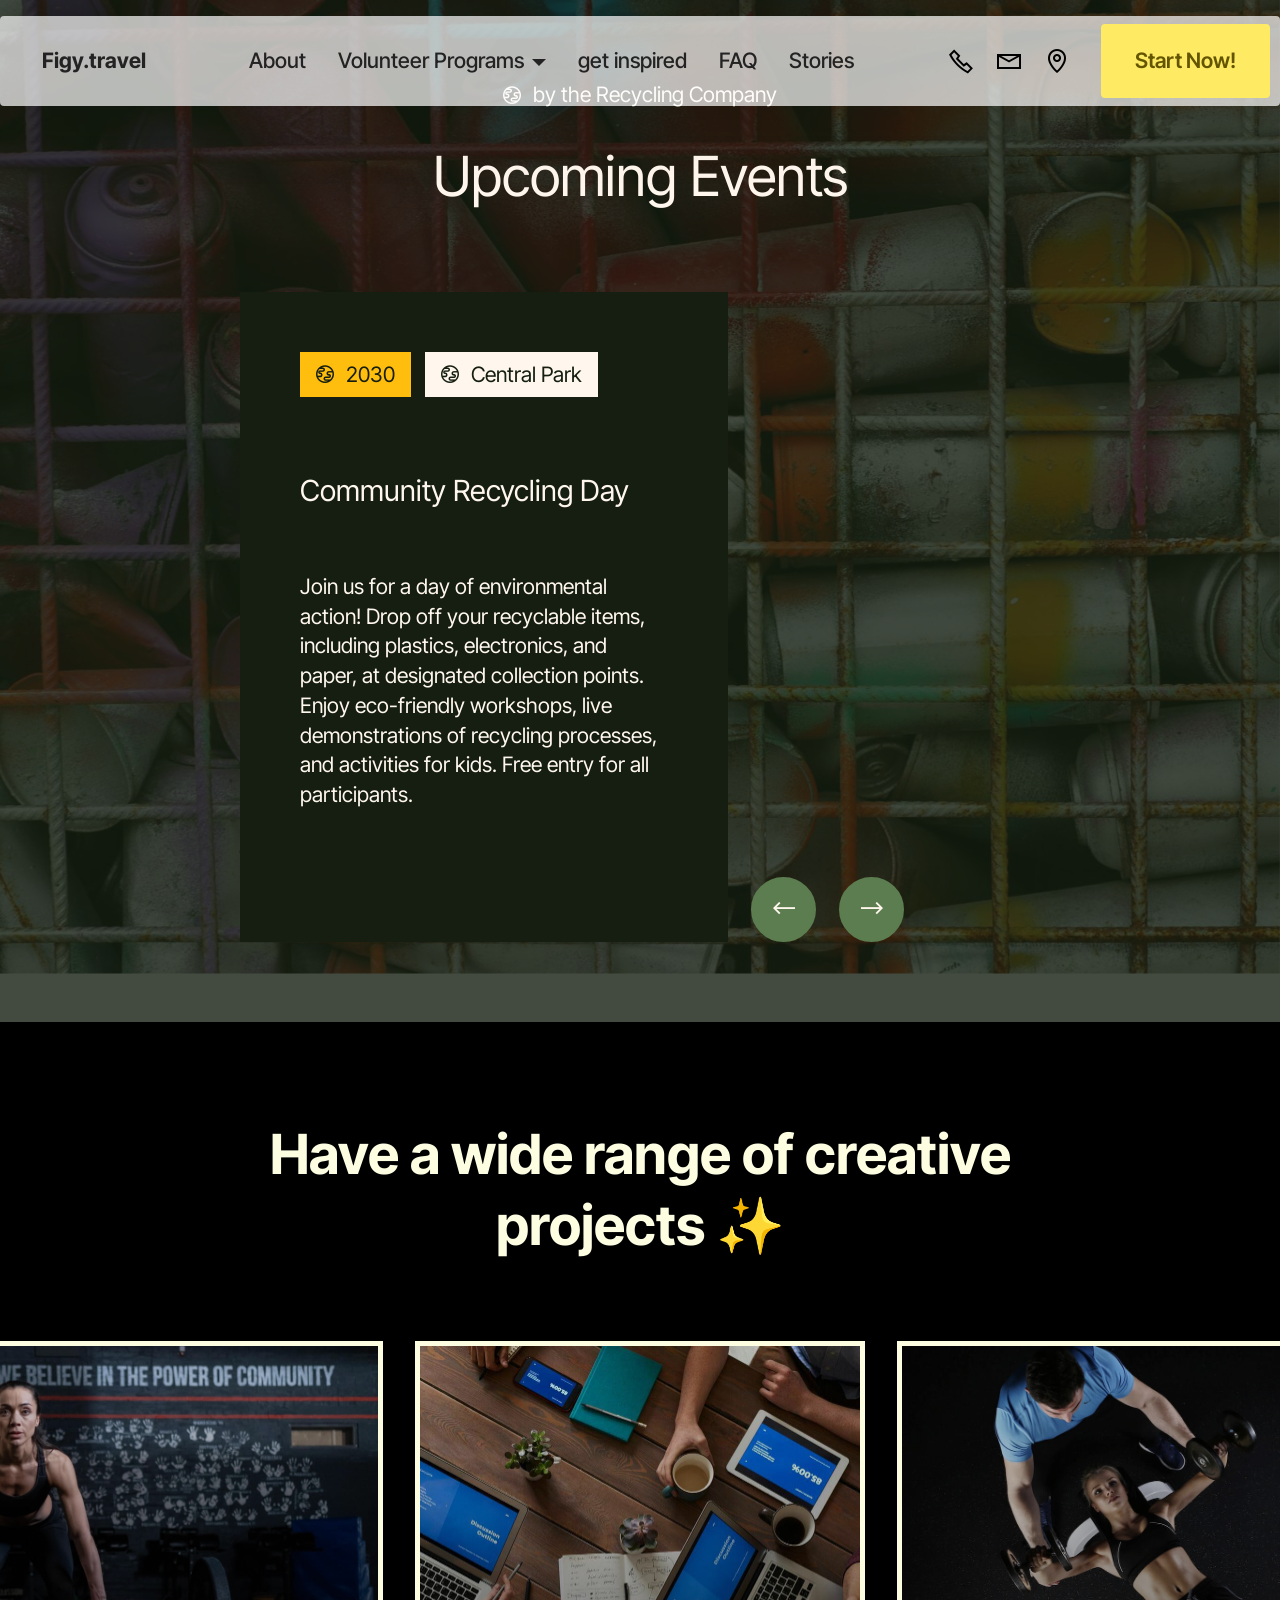
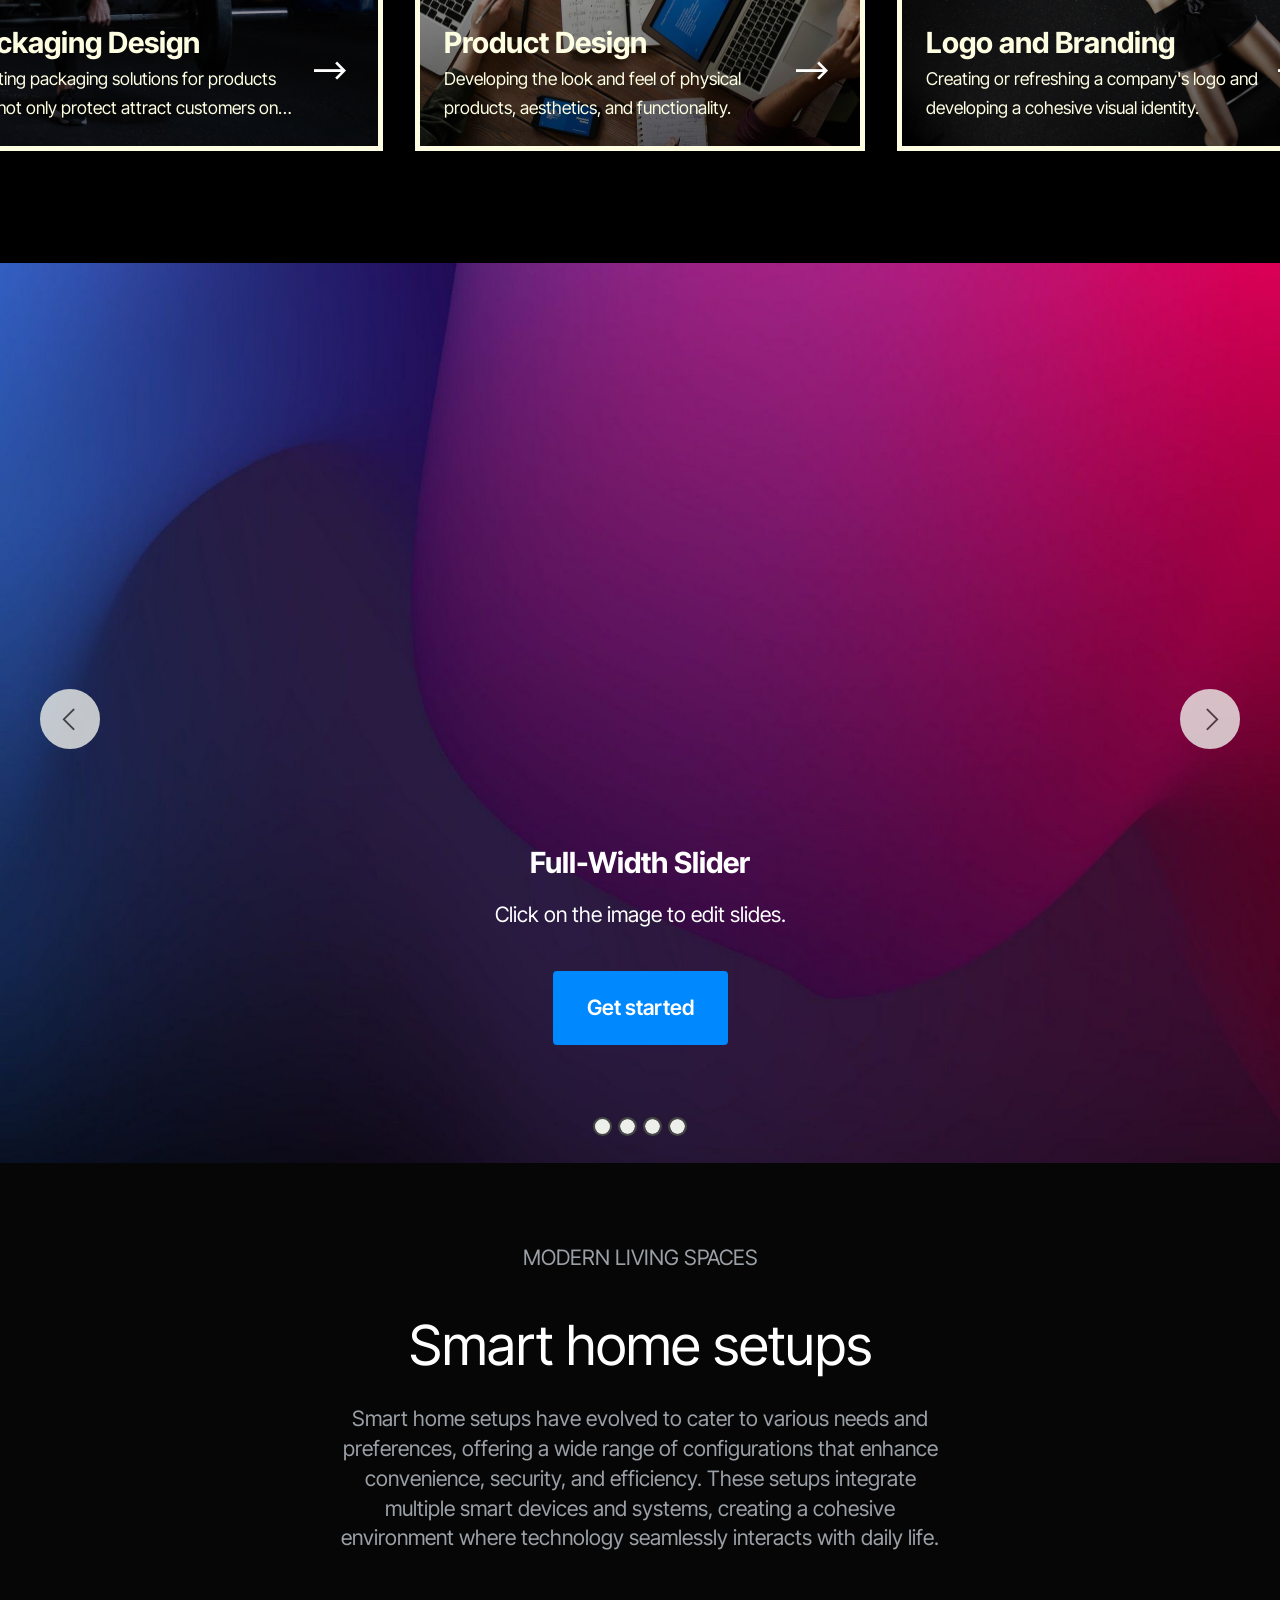
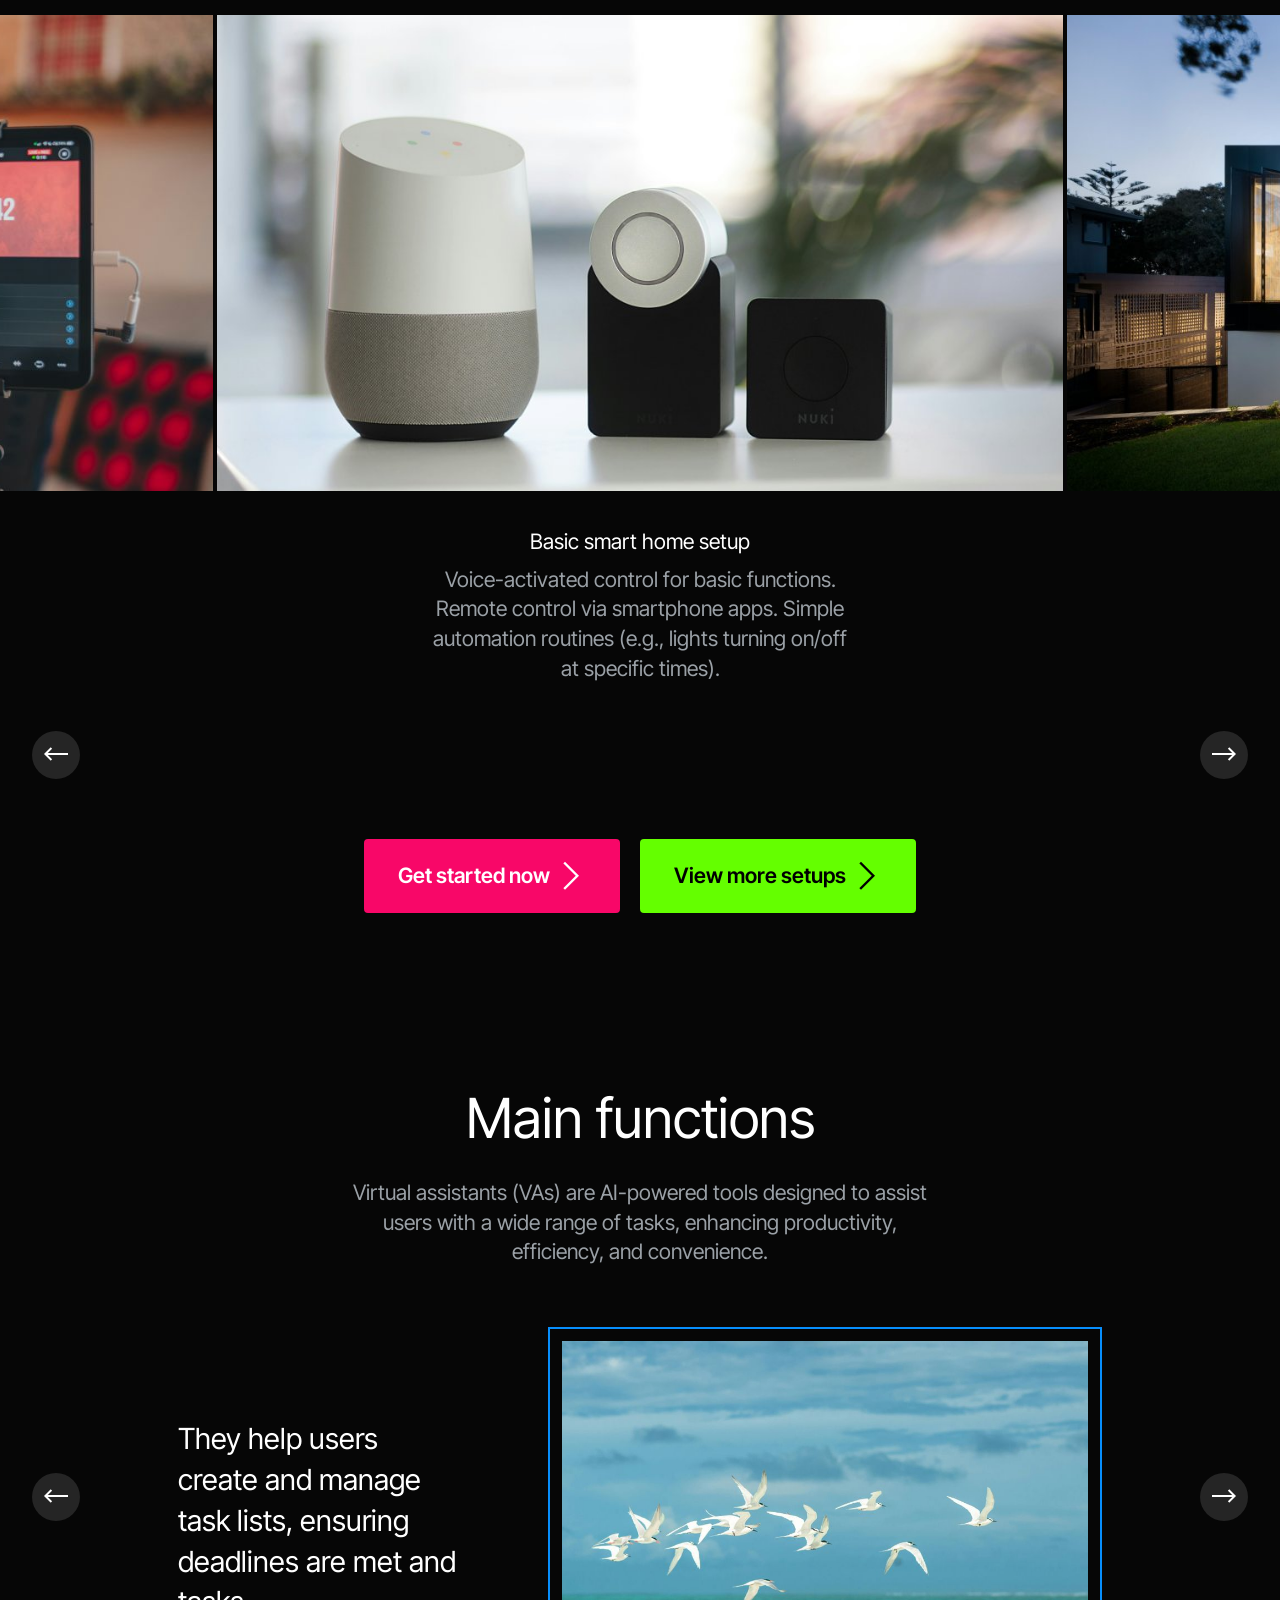
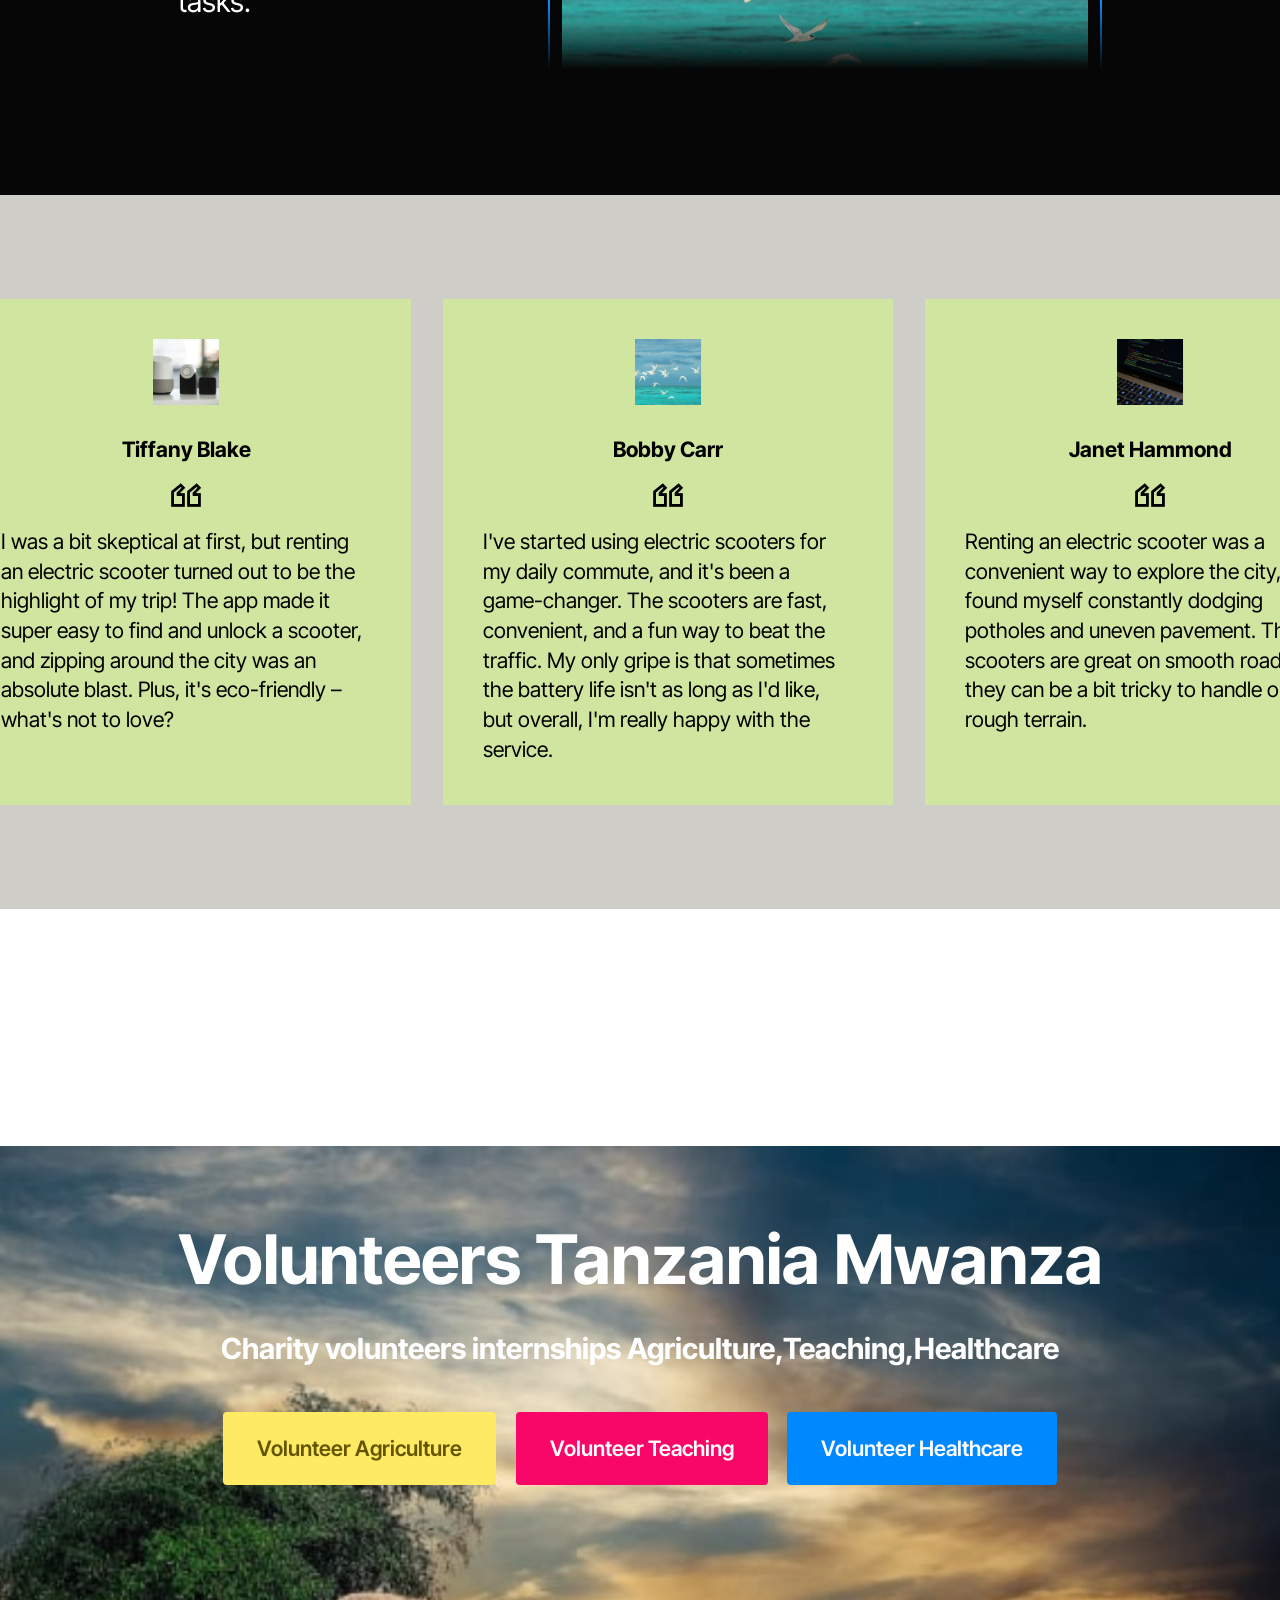
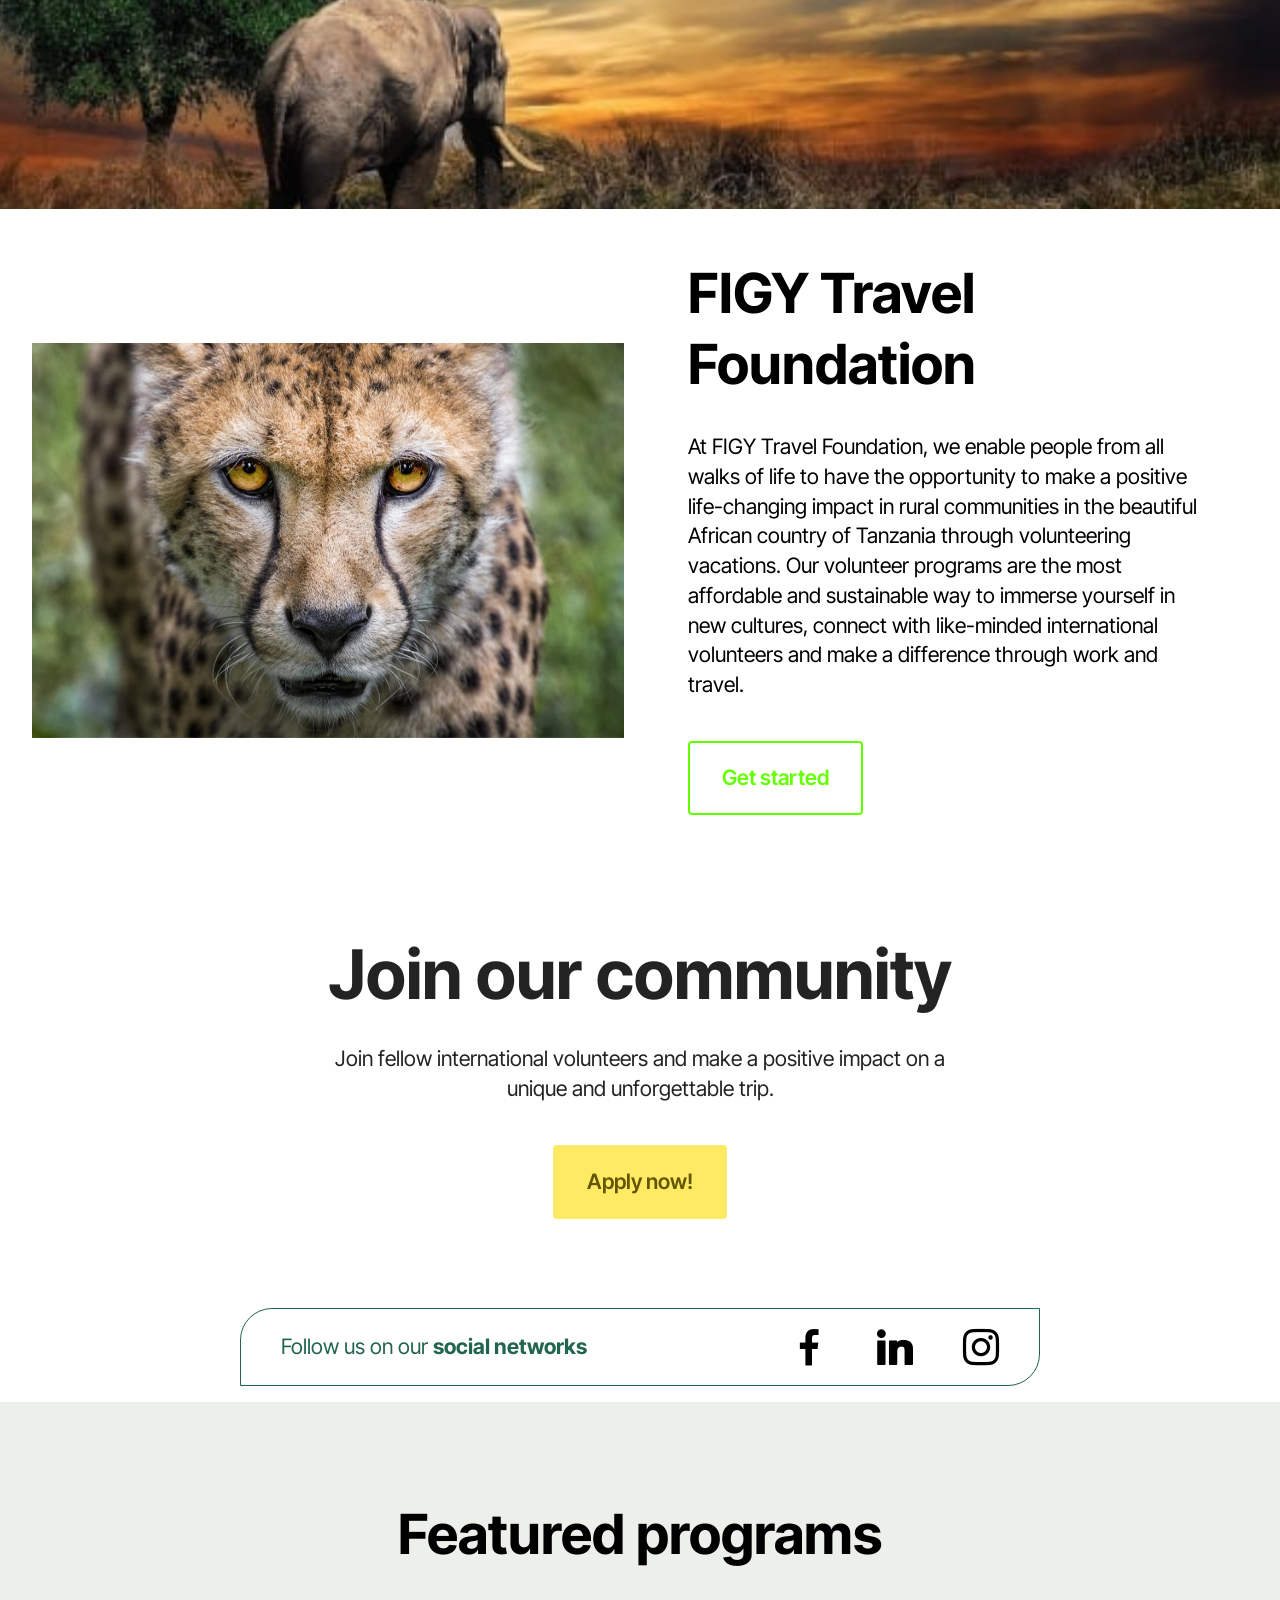
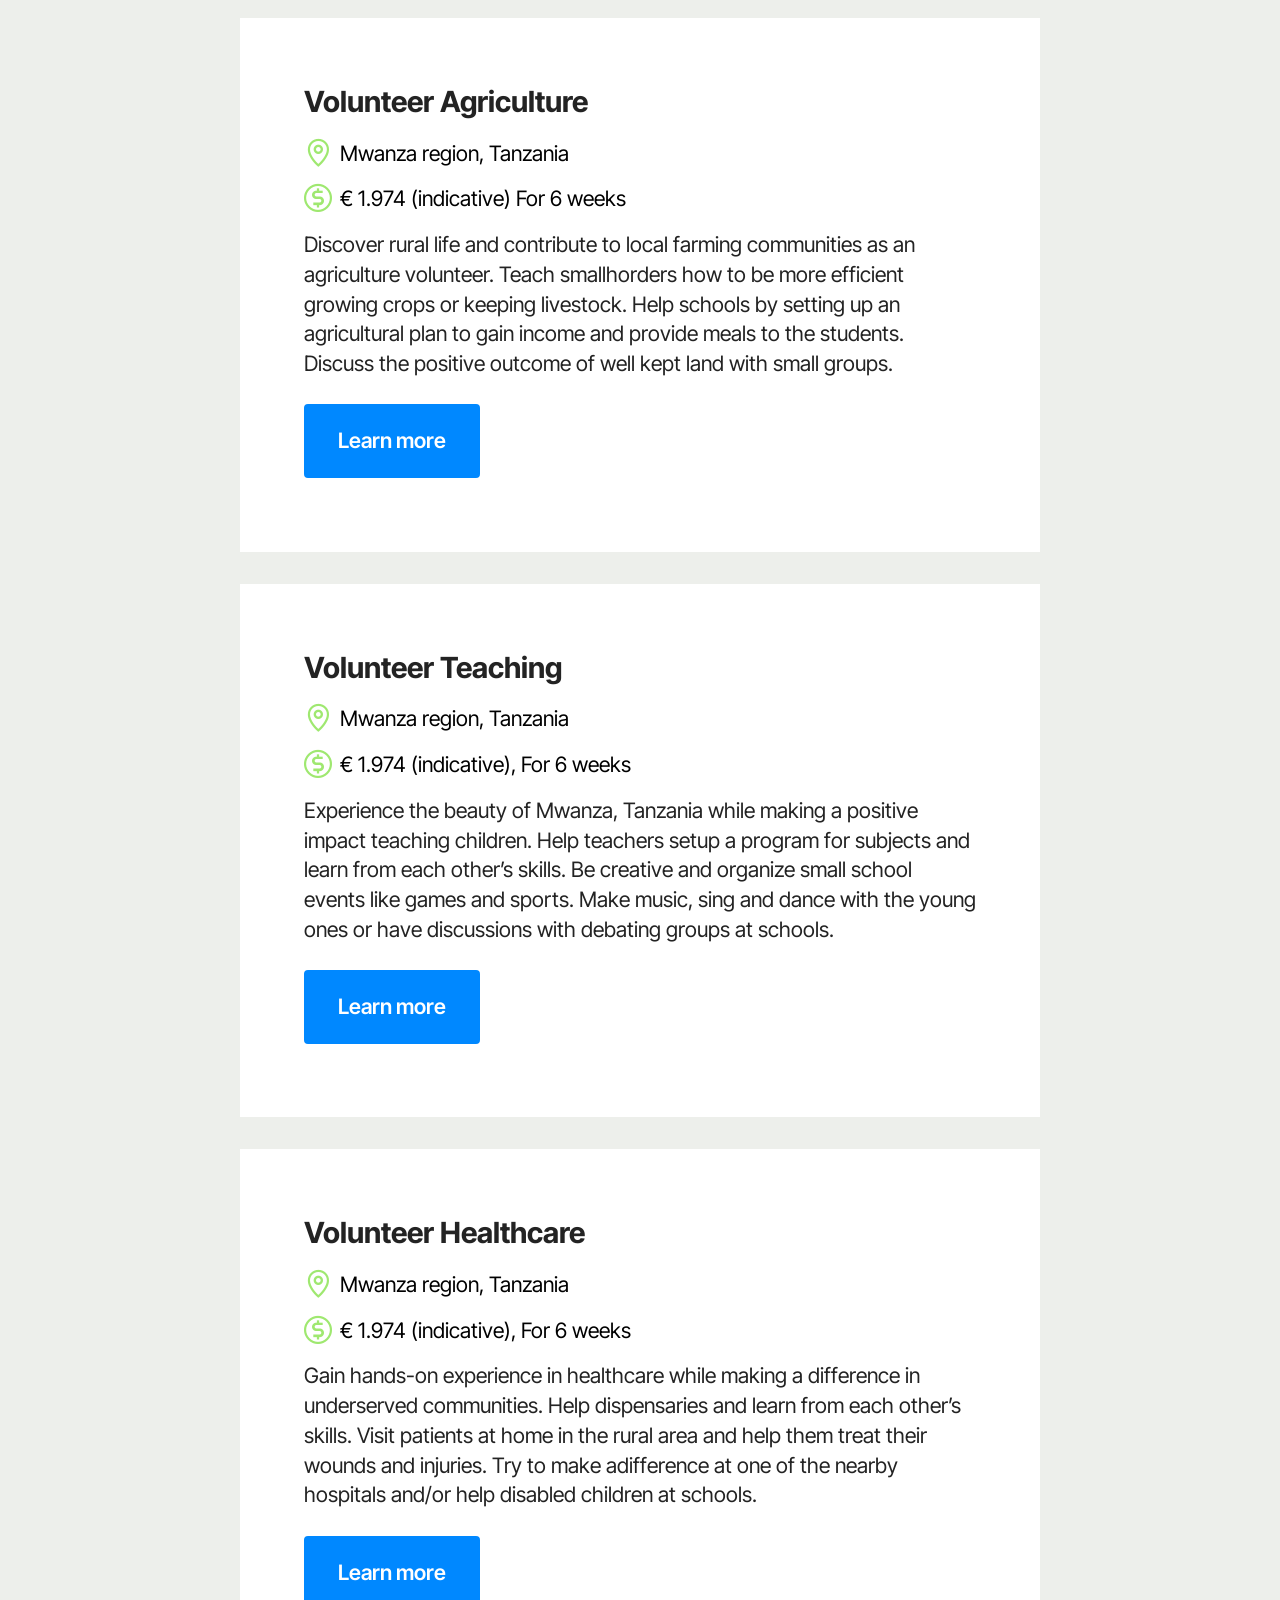
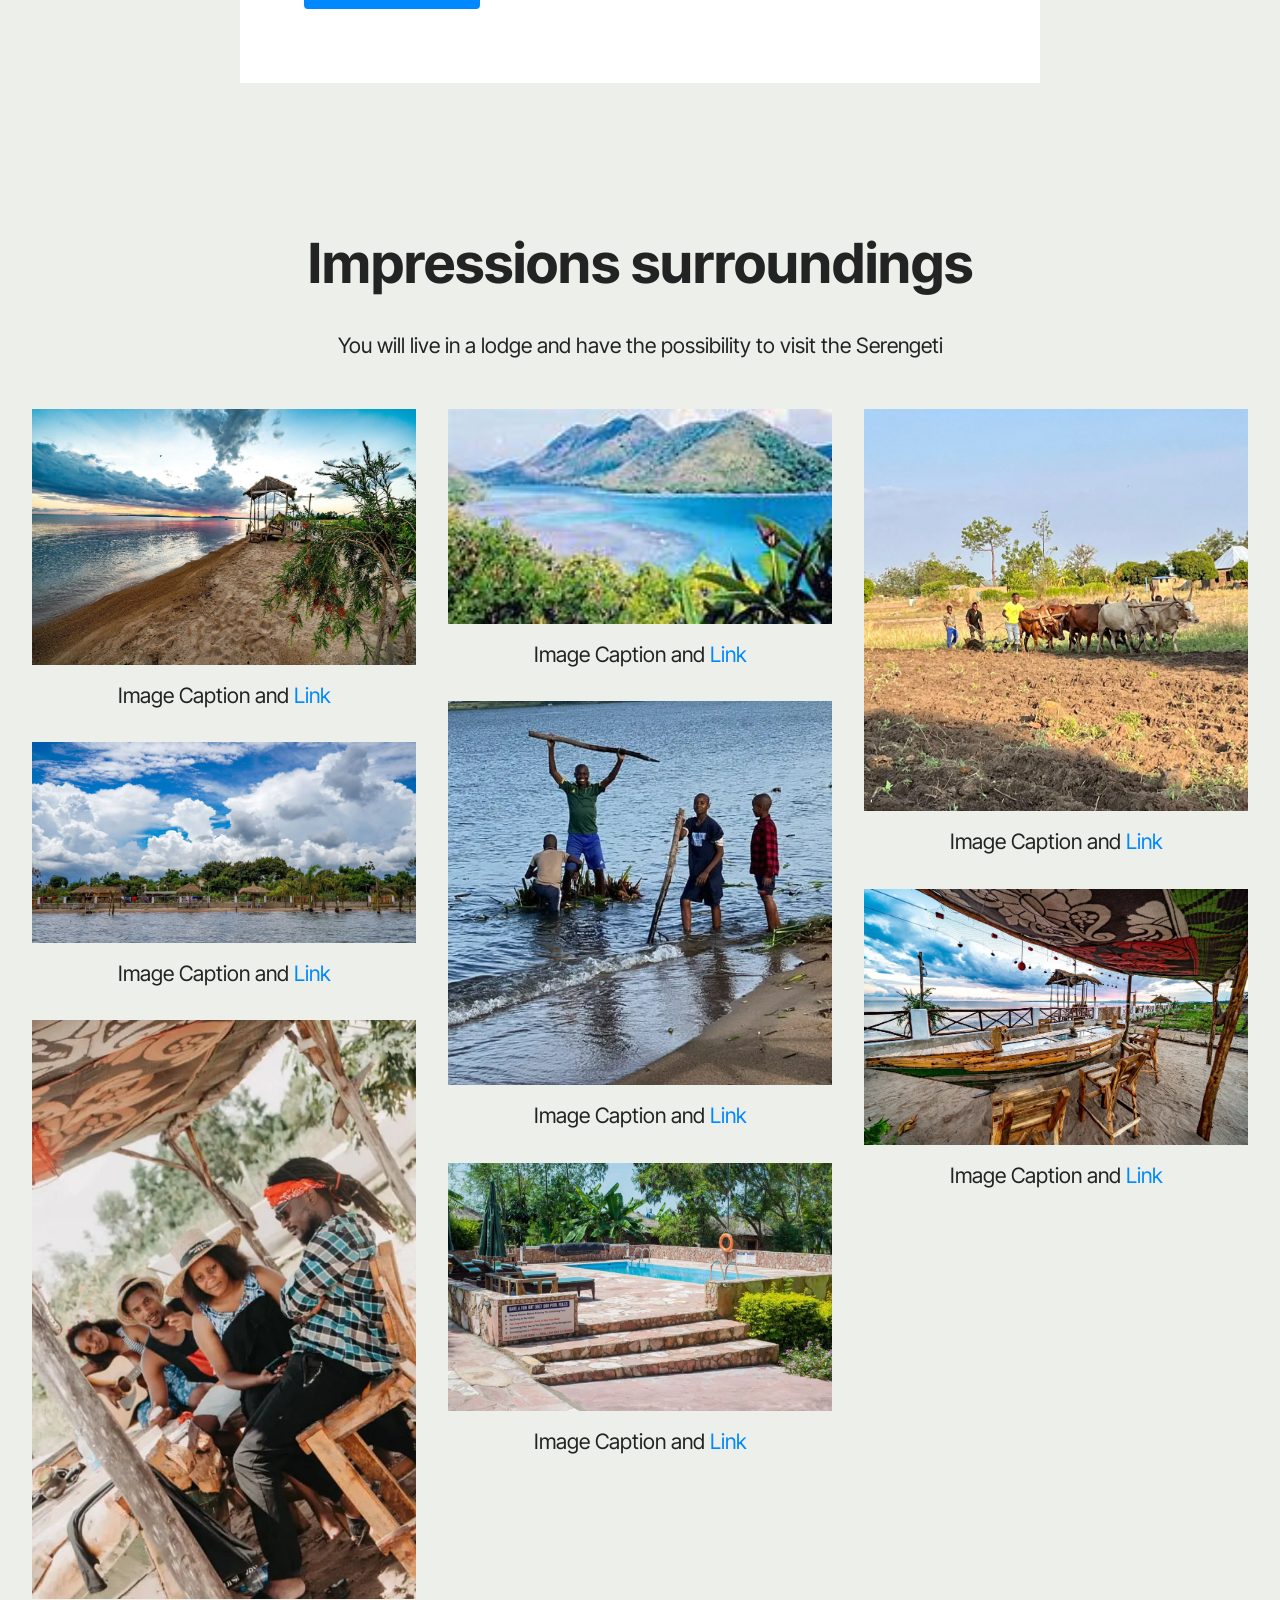
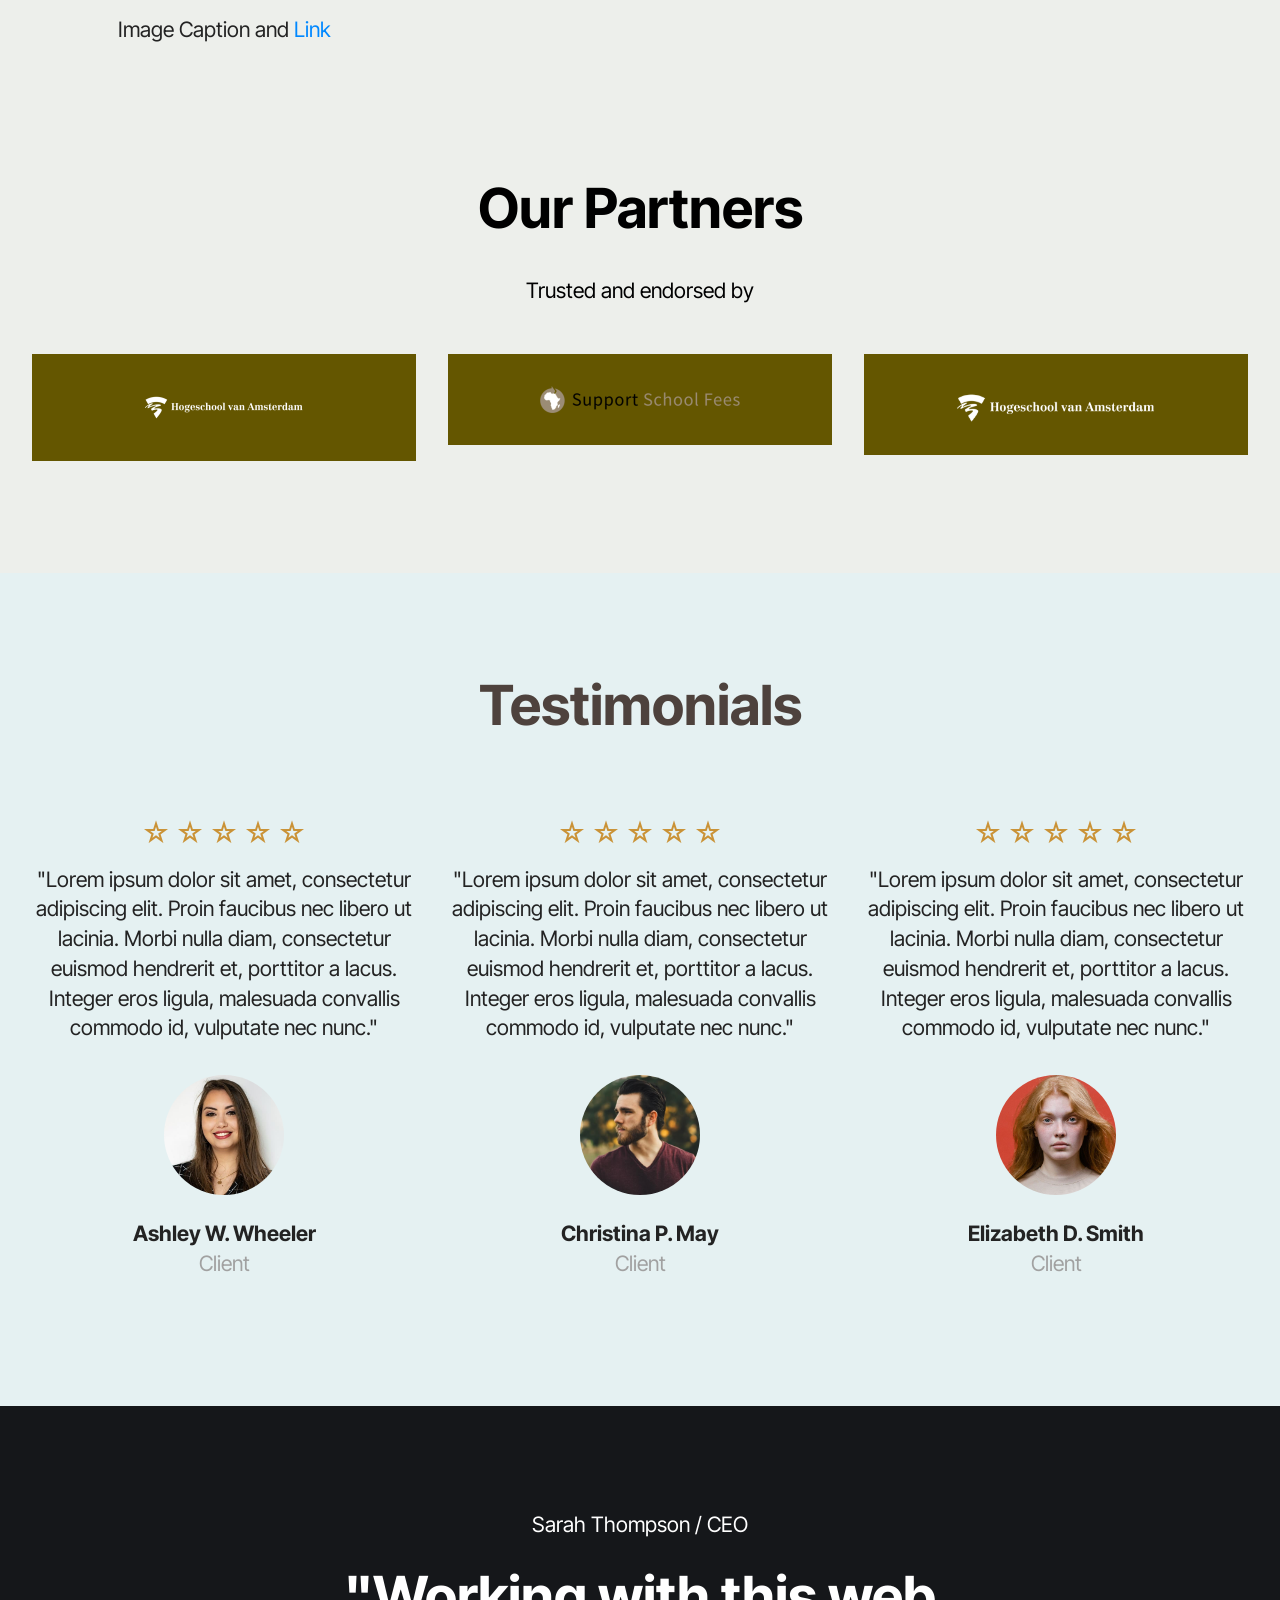
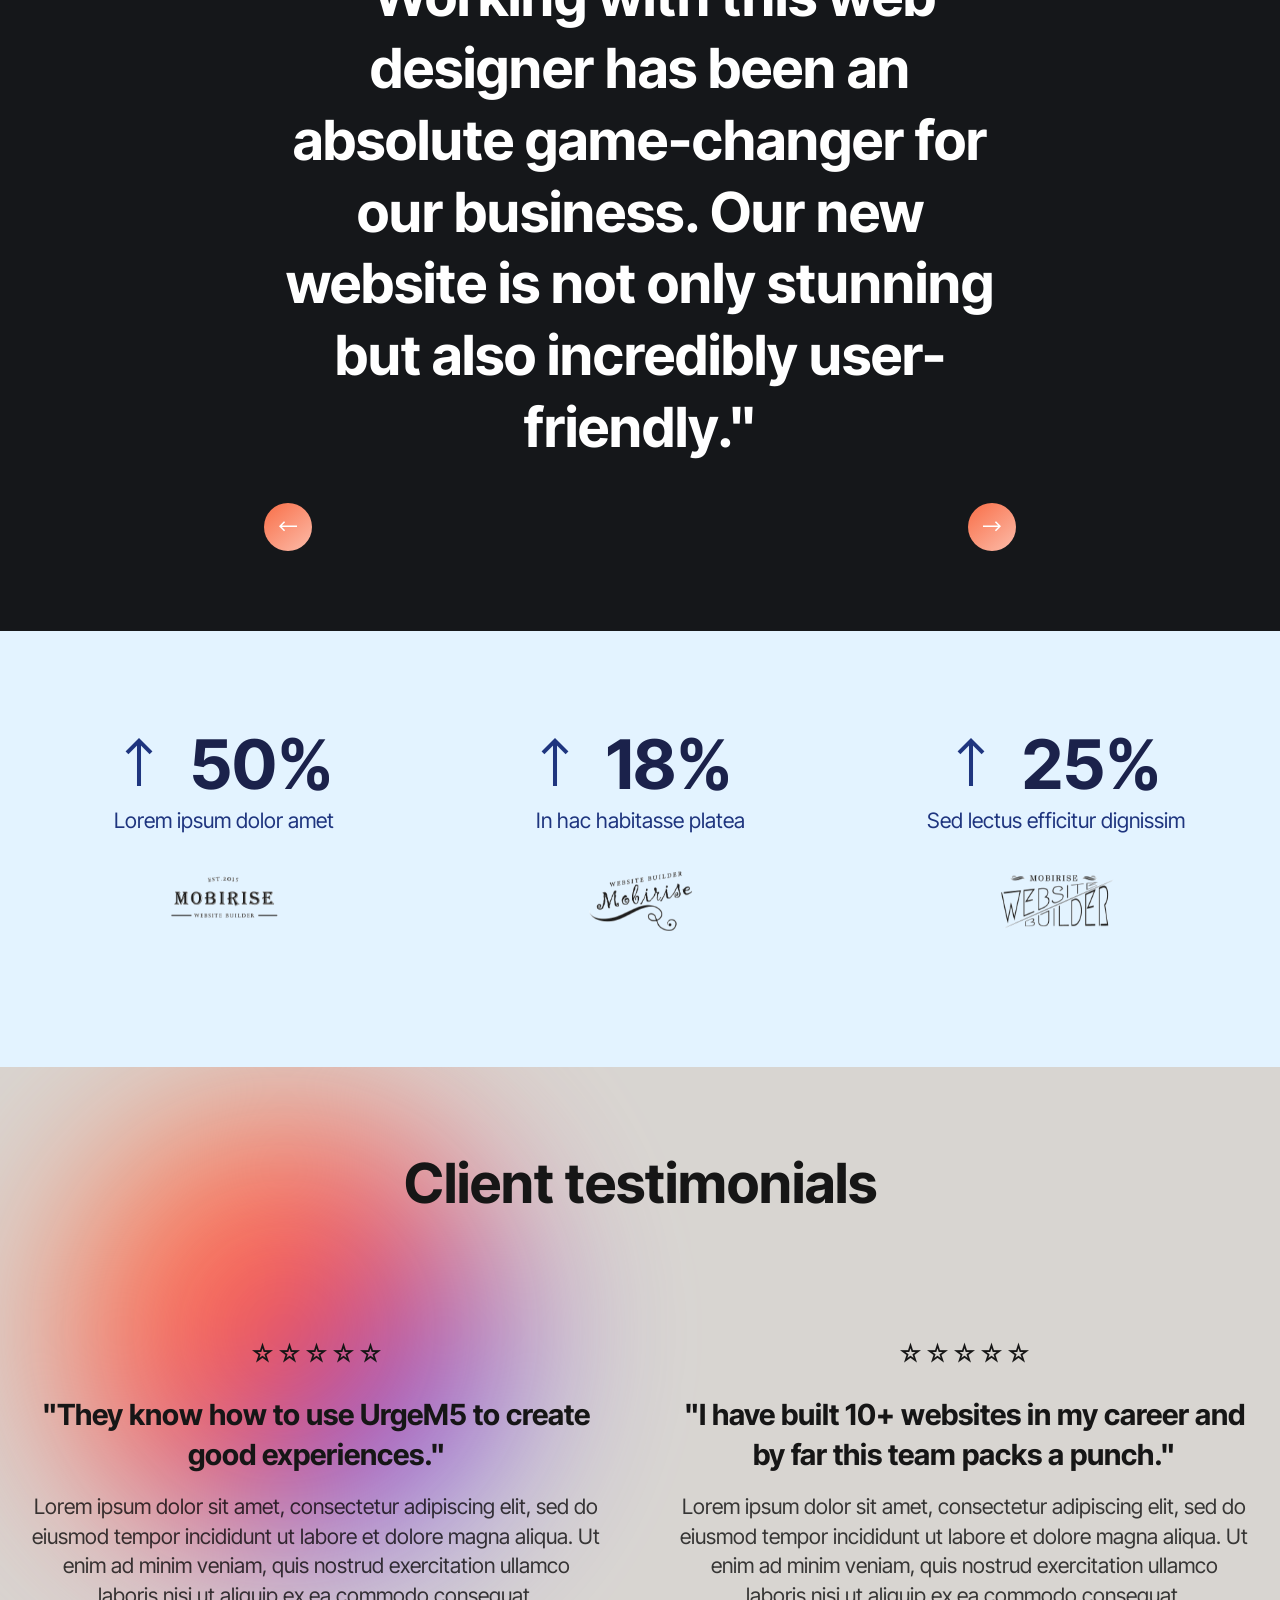
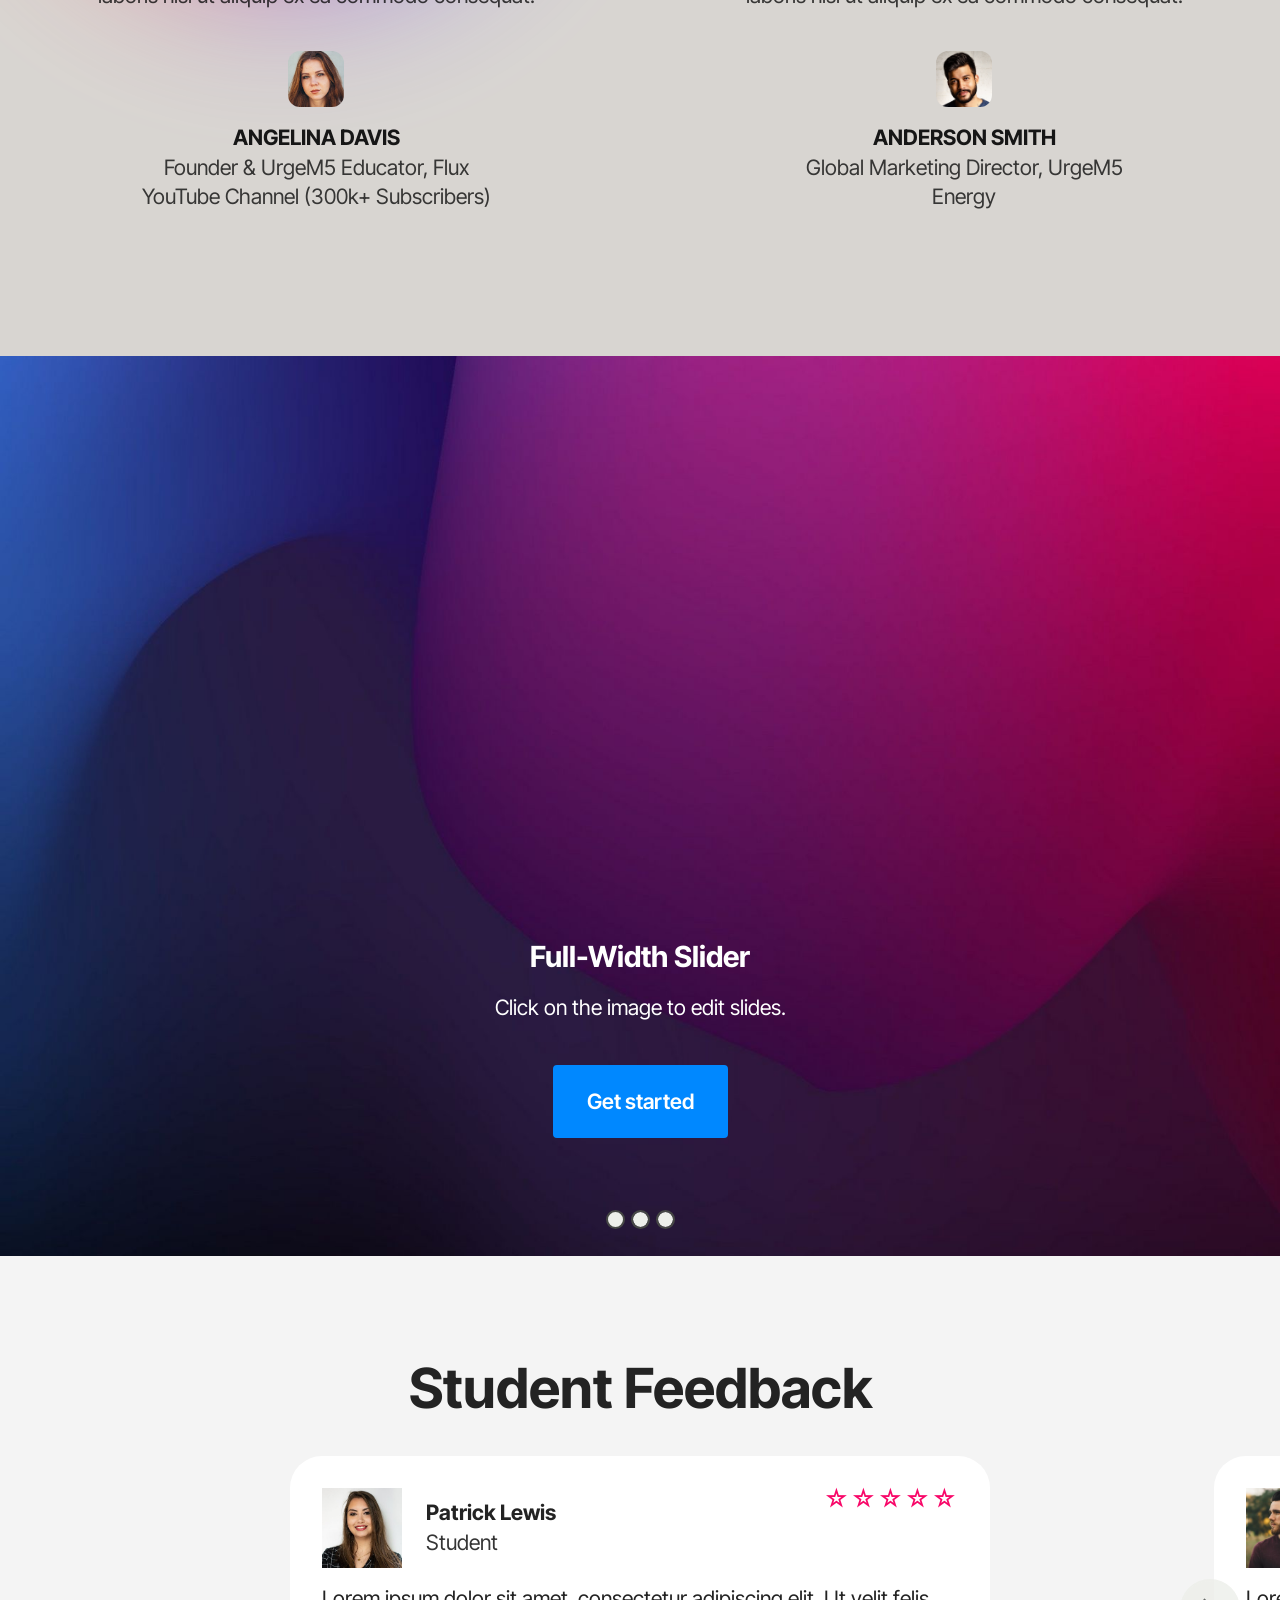
==== commit 491808b1: "create github pages" ====
--- a/page1.html
+++ b/page1.html
@@ -24,7 +24,7 @@
   <link rel="stylesheet" href="assets/gallery/style.css">
   <link rel="preload" href="https://fonts.googleapis.com/css?family=Inter+Tight:100,200,300,400,500,600,700,800,900,100i,200i,300i,400i,500i,600i,700i,800i,900i&display=swap" as="style" onload="this.onload=null;this.rel='stylesheet'">
   <noscript><link rel="stylesheet" href="https://fonts.googleapis.com/css?family=Inter+Tight:100,200,300,400,500,600,700,800,900,100i,200i,300i,400i,500i,600i,700i,800i,900i&display=swap"></noscript>
-  <link rel="preload" as="style" href="assets/mobirise/css/mbr-additional.css?v=UKm6Zy"><link rel="stylesheet" href="assets/mobirise/css/mbr-additional.css?v=UKm6Zy" type="text/css">
+  <link rel="preload" as="style" href="assets/mobirise/css/mbr-additional.css?v=f0sNkn"><link rel="stylesheet" href="assets/mobirise/css/mbr-additional.css?v=f0sNkn" type="text/css">
 
   
   
@@ -457,11 +457,11 @@
 
 <section data-bs-version="5.1" class="slider3 cid-uHesv703nR mbr-fullscreen" id="slider03-1k">
     
-    <div class="carousel slide" id="uIxnwsU2T8" data-interval="5000" data-bs-interval="5000">
+    <div class="carousel slide" id="uIxomRsNXT" data-interval="5000" data-bs-interval="5000">
         <ol class="carousel-indicators">
-            <li data-slide-to="0" data-bs-slide-to="0" class="active" data-target="#uIxnwsU2T8" data-bs-target="#uIxnwsU2T8"></li>
-            <li data-slide-to="1" data-bs-slide-to="1" data-target="#uIxnwsU2T8" data-bs-target="#uIxnwsU2T8"></li><li data-slide-to="2" data-bs-slide-to="2" data-target="#uIxnwsU2T8" data-bs-target="#uIxnwsU2T8"></li>
-            <li data-slide-to="3" data-bs-slide-to="3" data-target="#uIxnwsU2T8" data-bs-target="#uIxnwsU2T8"></li>
+            <li data-slide-to="0" data-bs-slide-to="0" class="active" data-target="#uIxomRsNXT" data-bs-target="#uIxomRsNXT"></li>
+            <li data-slide-to="1" data-bs-slide-to="1" data-target="#uIxomRsNXT" data-bs-target="#uIxomRsNXT"></li><li data-slide-to="2" data-bs-slide-to="2" data-target="#uIxomRsNXT" data-bs-target="#uIxomRsNXT"></li>
+            <li data-slide-to="3" data-bs-slide-to="3" data-target="#uIxomRsNXT" data-bs-target="#uIxomRsNXT"></li>
         </ol>
         <div class="carousel-inner">
             <div class="carousel-item slider-image item active">
@@ -522,11 +522,11 @@
                 </div>
             </div>
         </div>
-        <a class="carousel-control carousel-control-prev" role="button" data-slide="prev" data-bs-slide="prev" href="#uIxnwsU2T8">
+        <a class="carousel-control carousel-control-prev" role="button" data-slide="prev" data-bs-slide="prev" href="#uIxomRsNXT">
             <span class="mobi-mbri mobi-mbri-arrow-prev" aria-hidden="true"></span>
             <span class="sr-only visually-hidden">Previous</span>
         </a>
-        <a class="carousel-control carousel-control-next" role="button" data-slide="next" data-bs-slide="next" href="#uIxnwsU2T8">
+        <a class="carousel-control carousel-control-next" role="button" data-slide="next" data-bs-slide="next" href="#uIxomRsNXT">
             <span class="mobi-mbri mobi-mbri-arrow-next" aria-hidden="true"></span>
             <span class="sr-only visually-hidden">Next</span>
         </a>
@@ -1162,8 +1162,8 @@
         </div>
         <div class="row mbr-gallery mbr-masonry" data-masonry="{&quot;percentPosition&quot;: true }">
             <div class="col-12 col-md-6 col-lg-4 item gallery-image">
-                <div class="item-wrapper" data-toggle="modal" data-bs-toggle="modal" data-target="#uIxnwvIRZQ-modal" data-bs-target="#uIxnwvIRZQ-modal">
-                    <img class="w-100" src="assets/images/tanzania-travel-lodge-lake-view-in-the-evening.webp" alt="Volunteers-Tanzania" data-slide-to="0" data-bs-slide-to="0" data-target="#lb-uIxnwvIRZQ" data-bs-target="#lb-uIxnwvIRZQ">
+                <div class="item-wrapper" data-toggle="modal" data-bs-toggle="modal" data-target="#uIxomUNsDx-modal" data-bs-target="#uIxomUNsDx-modal">
+                    <img class="w-100" src="assets/images/tanzania-travel-lodge-lake-view-in-the-evening.webp" alt="Volunteers-Tanzania" data-slide-to="0" data-bs-slide-to="0" data-target="#lb-uIxomUNsDx" data-bs-target="#lb-uIxomUNsDx">
                     <div class="icon-wrapper">
                         <span class="mobi-mbri mobi-mbri-search mbr-iconfont mbr-iconfont-btn"></span>
                     </div>
@@ -1173,8 +1173,8 @@
                 </h6>
             </div>
             <div class="col-12 col-md-6 col-lg-4 item gallery-image">
-                <div class="item-wrapper" data-toggle="modal" data-bs-toggle="modal" data-target="#uIxnwvIRZQ-modal" data-bs-target="#uIxnwvIRZQ-modal">
-                    <img class="w-100" src="assets/images/tanzania-mwanza-top10-sanaane-island-national-parc-200x112.webp" alt="" data-slide-to="1" data-bs-slide-to="1" data-target="#lb-uIxnwvIRZQ" data-bs-target="#lb-uIxnwvIRZQ">
+                <div class="item-wrapper" data-toggle="modal" data-bs-toggle="modal" data-target="#uIxomUNsDx-modal" data-bs-target="#uIxomUNsDx-modal">
+                    <img class="w-100" src="assets/images/tanzania-mwanza-top10-sanaane-island-national-parc-200x112.webp" alt="" data-slide-to="1" data-bs-slide-to="1" data-target="#lb-uIxomUNsDx" data-bs-target="#lb-uIxomUNsDx">
                     <div class="icon-wrapper">
                         <span class="mobi-mbri mobi-mbri-search mbr-iconfont mbr-iconfont-btn"></span>
                     </div>
@@ -1184,8 +1184,8 @@
                 </h6>
             </div>
             <div class="col-12 col-md-6 col-lg-4 item gallery-image">
-                <div class="item-wrapper" data-toggle="modal" data-bs-toggle="modal" data-target="#uIxnwvIRZQ-modal" data-bs-target="#uIxnwvIRZQ-modal">
-                    <img class="w-100" src="assets/images/tanzania-travel-lodge-agriculture.webp" alt="" data-slide-to="2" data-bs-slide-to="2" data-target="#lb-uIxnwvIRZQ" data-bs-target="#lb-uIxnwvIRZQ">
+                <div class="item-wrapper" data-toggle="modal" data-bs-toggle="modal" data-target="#uIxomUNsDx-modal" data-bs-target="#uIxomUNsDx-modal">
+                    <img class="w-100" src="assets/images/tanzania-travel-lodge-agriculture.webp" alt="" data-slide-to="2" data-bs-slide-to="2" data-target="#lb-uIxomUNsDx" data-bs-target="#lb-uIxomUNsDx">
                     <div class="icon-wrapper">
                         <span class="mobi-mbri mobi-mbri-search mbr-iconfont mbr-iconfont-btn"></span>
                     </div>
@@ -1195,8 +1195,8 @@
                 </h6>
             </div>
             <div class="col-12 col-md-6 col-lg-4 item gallery-image">
-                <div class="item-wrapper" data-toggle="modal" data-bs-toggle="modal" data-target="#uIxnwvIRZQ-modal" data-bs-target="#uIxnwvIRZQ-modal">
-                    <img class="w-100" src="assets/images/tanzania-travel-lodge-locals-swimming.webp" alt="" data-slide-to="3" data-bs-slide-to="3" data-target="#lb-uIxnwvIRZQ" data-bs-target="#lb-uIxnwvIRZQ">
+                <div class="item-wrapper" data-toggle="modal" data-bs-toggle="modal" data-target="#uIxomUNsDx-modal" data-bs-target="#uIxomUNsDx-modal">
+                    <img class="w-100" src="assets/images/tanzania-travel-lodge-locals-swimming.webp" alt="" data-slide-to="3" data-bs-slide-to="3" data-target="#lb-uIxomUNsDx" data-bs-target="#lb-uIxomUNsDx">
                     <div class="icon-wrapper">
                         <span class="mobi-mbri mobi-mbri-search mbr-iconfont mbr-iconfont-btn"></span>
                     </div>
@@ -1206,8 +1206,8 @@
                 </h6>
             </div>
             <div class="col-12 col-md-6 col-lg-4 item gallery-image">
-                <div class="item-wrapper" data-toggle="modal" data-bs-toggle="modal" data-target="#uIxnwvIRZQ-modal" data-bs-target="#uIxnwvIRZQ-modal">
-                    <img class="w-100" src="assets/images/volunteers-tanzania-coastline.webp" alt="" data-slide-to="4" data-bs-slide-to="4" data-target="#lb-uIxnwvIRZQ" data-bs-target="#lb-uIxnwvIRZQ">
+                <div class="item-wrapper" data-toggle="modal" data-bs-toggle="modal" data-target="#uIxomUNsDx-modal" data-bs-target="#uIxomUNsDx-modal">
+                    <img class="w-100" src="assets/images/volunteers-tanzania-coastline.webp" alt="" data-slide-to="4" data-bs-slide-to="4" data-target="#lb-uIxomUNsDx" data-bs-target="#lb-uIxomUNsDx">
                     <div class="icon-wrapper">
                         <span class="mobi-mbri mobi-mbri-search mbr-iconfont mbr-iconfont-btn"></span>
                     </div>
@@ -1217,8 +1217,8 @@
                 </h6>
             </div>
             <div class="col-12 col-md-6 col-lg-4 item gallery-image">
-                <div class="item-wrapper" data-toggle="modal" data-bs-toggle="modal" data-target="#uIxnwvIRZQ-modal" data-bs-target="#uIxnwvIRZQ-modal">
-                    <img class="w-100" src="assets/images/volunteers-tanzania-relaxing-by-the-beach.webp" alt="" data-slide-to="5" data-bs-slide-to="5" data-target="#lb-uIxnwvIRZQ" data-bs-target="#lb-uIxnwvIRZQ">
+                <div class="item-wrapper" data-toggle="modal" data-bs-toggle="modal" data-target="#uIxomUNsDx-modal" data-bs-target="#uIxomUNsDx-modal">
+                    <img class="w-100" src="assets/images/volunteers-tanzania-relaxing-by-the-beach.webp" alt="" data-slide-to="5" data-bs-slide-to="5" data-target="#lb-uIxomUNsDx" data-bs-target="#lb-uIxomUNsDx">
                     <div class="icon-wrapper">
                         <span class="mobi-mbri mobi-mbri-search mbr-iconfont mbr-iconfont-btn"></span>
                     </div>
@@ -1227,8 +1227,8 @@
                     Image Caption and <a href="#" class="text-primary">Link</a>
                 </h6>
             </div><div class="col-12 col-md-6 col-lg-4 item gallery-image">
-                <div class="item-wrapper" data-toggle="modal" data-bs-toggle="modal" data-target="#uIxnwvIRZQ-modal" data-bs-target="#uIxnwvIRZQ-modal">
-                    <img class="w-100" src="assets/images/volunteers-tanzania-sitting-with-the-locals.webp" alt="" data-slide-to="6" data-bs-slide-to="6" data-target="#lb-uIxnwvIRZQ" data-bs-target="#lb-uIxnwvIRZQ">
+                <div class="item-wrapper" data-toggle="modal" data-bs-toggle="modal" data-target="#uIxomUNsDx-modal" data-bs-target="#uIxomUNsDx-modal">
+                    <img class="w-100" src="assets/images/volunteers-tanzania-sitting-with-the-locals.webp" alt="" data-slide-to="6" data-bs-slide-to="6" data-target="#lb-uIxomUNsDx" data-bs-target="#lb-uIxomUNsDx">
                     <div class="icon-wrapper">
                         <span class="mobi-mbri mobi-mbri-search mbr-iconfont mbr-iconfont-btn"></span>
                     </div>
@@ -1237,8 +1237,8 @@
                     Image Caption and <a href="#" class="text-primary">Link</a>
                 </h6>
             </div><div class="col-12 col-md-6 col-lg-4 item gallery-image">
-                <div class="item-wrapper" data-toggle="modal" data-bs-toggle="modal" data-target="#uIxnwvIRZQ-modal" data-bs-target="#uIxnwvIRZQ-modal">
-                    <img class="w-100" src="assets/images/volunteers-tanzania-pool.webp" alt="" data-slide-to="7" data-bs-slide-to="7" data-target="#lb-uIxnwvIRZQ" data-bs-target="#lb-uIxnwvIRZQ">
+                <div class="item-wrapper" data-toggle="modal" data-bs-toggle="modal" data-target="#uIxomUNsDx-modal" data-bs-target="#uIxomUNsDx-modal">
+                    <img class="w-100" src="assets/images/volunteers-tanzania-pool.webp" alt="" data-slide-to="7" data-bs-slide-to="7" data-target="#lb-uIxomUNsDx" data-bs-target="#lb-uIxomUNsDx">
                     <div class="icon-wrapper">
                         <span class="mobi-mbri mobi-mbri-search mbr-iconfont mbr-iconfont-btn"></span>
                     </div>
@@ -1250,11 +1250,11 @@
             
         </div>
 
-        <div class="modal mbr-slider" tabindex="-1" role="dialog" aria-hidden="true" id="uIxnwvIRZQ-modal">
+        <div class="modal mbr-slider" tabindex="-1" role="dialog" aria-hidden="true" id="uIxomUNsDx-modal">
             <div class="modal-dialog" role="document">
                 <div class="modal-content">
                     <div class="modal-body">
-                        <div class="carousel slide" id="lb-uIxnwvIRZQ" data-interval="5000" data-bs-interval="5000">
+                        <div class="carousel slide" id="lb-uIxomUNsDx" data-interval="5000" data-bs-interval="5000">
                             <div class="carousel-inner">
                                 <div class="carousel-item active">
                                     <img class="d-block w-100" src="assets/images/tanzania-travel-lodge-lake-view-in-the-evening.webp" alt="">
@@ -1281,21 +1281,21 @@
                                 
                             </div>
                             <ol class="carousel-indicators">
-                                <li data-slide-to="0" data-bs-slide-to="0" class="active" data-target="#lb-uIxnwvIRZQ" data-bs-target="#lb-uIxnwvIRZQ"></li>
-                                <li data-slide-to="1" data-bs-slide-to="1" data-target="#lb-uIxnwvIRZQ" data-bs-target="#lb-uIxnwvIRZQ"></li>
-                                <li data-slide-to="2" data-bs-slide-to="2" data-target="#lb-uIxnwvIRZQ" data-bs-target="#lb-uIxnwvIRZQ"></li>
-                                <li data-slide-to="3" data-bs-slide-to="3" data-target="#lb-uIxnwvIRZQ" data-bs-target="#lb-uIxnwvIRZQ"></li>
-                                <li data-slide-to="4" data-bs-slide-to="4" data-target="#lb-uIxnwvIRZQ" data-bs-target="#lb-uIxnwvIRZQ"></li>
-                                <li data-slide-to="5" data-bs-slide-to="5" data-target="#lb-uIxnwvIRZQ" data-bs-target="#lb-uIxnwvIRZQ"></li><li data-slide-to="6" data-bs-slide-to="6" data-target="#lb-uIxnwvIRZQ" data-bs-target="#lb-uIxnwvIRZQ"></li><li data-slide-to="7" data-bs-slide-to="7" data-target="#lb-uIxnwvIRZQ" data-bs-target="#lb-uIxnwvIRZQ"></li>
+                                <li data-slide-to="0" data-bs-slide-to="0" class="active" data-target="#lb-uIxomUNsDx" data-bs-target="#lb-uIxomUNsDx"></li>
+                                <li data-slide-to="1" data-bs-slide-to="1" data-target="#lb-uIxomUNsDx" data-bs-target="#lb-uIxomUNsDx"></li>
+                                <li data-slide-to="2" data-bs-slide-to="2" data-target="#lb-uIxomUNsDx" data-bs-target="#lb-uIxomUNsDx"></li>
+                                <li data-slide-to="3" data-bs-slide-to="3" data-target="#lb-uIxomUNsDx" data-bs-target="#lb-uIxomUNsDx"></li>
+                                <li data-slide-to="4" data-bs-slide-to="4" data-target="#lb-uIxomUNsDx" data-bs-target="#lb-uIxomUNsDx"></li>
+                                <li data-slide-to="5" data-bs-slide-to="5" data-target="#lb-uIxomUNsDx" data-bs-target="#lb-uIxomUNsDx"></li><li data-slide-to="6" data-bs-slide-to="6" data-target="#lb-uIxomUNsDx" data-bs-target="#lb-uIxomUNsDx"></li><li data-slide-to="7" data-bs-slide-to="7" data-target="#lb-uIxomUNsDx" data-bs-target="#lb-uIxomUNsDx"></li>
                                 
                             </ol>
                             <a role="button" href="" class="close" data-dismiss="modal" data-bs-dismiss="modal" aria-label="Close">
                             </a>
-                            <a class="carousel-control-prev carousel-control" role="button" data-slide="prev" data-bs-slide="prev" href="#lb-uIxnwvIRZQ">
+                            <a class="carousel-control-prev carousel-control" role="button" data-slide="prev" data-bs-slide="prev" href="#lb-uIxomUNsDx">
                                 <span class="mobi-mbri mobi-mbri-arrow-prev" aria-hidden="true"></span>
                                 <span class="sr-only visually-hidden">Previous</span>
                             </a>
-                            <a class="carousel-control-next carousel-control" role="button" data-slide="next" data-bs-slide="next" href="#lb-uIxnwvIRZQ">
+                            <a class="carousel-control-next carousel-control" role="button" data-slide="next" data-bs-slide="next" href="#lb-uIxomUNsDx">
                                 <span class="mobi-mbri mobi-mbri-arrow-next" aria-hidden="true"></span>
                                 <span class="sr-only visually-hidden">Next</span>
                             </a>
@@ -1693,11 +1693,11 @@
 
 <section data-bs-version="5.1" class="slider3 cid-uHesvHnox4 mbr-fullscreen" id="slider03-1z">
     
-    <div class="carousel slide" id="uIxnwy49J9" data-interval="5000" data-bs-interval="5000">
+    <div class="carousel slide" id="uIxomXEXVS" data-interval="5000" data-bs-interval="5000">
         <ol class="carousel-indicators">
-            <li data-slide-to="0" data-bs-slide-to="0" class="active" data-target="#uIxnwy49J9" data-bs-target="#uIxnwy49J9"></li>
-            <li data-slide-to="1" data-bs-slide-to="1" data-target="#uIxnwy49J9" data-bs-target="#uIxnwy49J9"></li>
-            <li data-slide-to="2" data-bs-slide-to="2" data-target="#uIxnwy49J9" data-bs-target="#uIxnwy49J9"></li>
+            <li data-slide-to="0" data-bs-slide-to="0" class="active" data-target="#uIxomXEXVS" data-bs-target="#uIxomXEXVS"></li>
+            <li data-slide-to="1" data-bs-slide-to="1" data-target="#uIxomXEXVS" data-bs-target="#uIxomXEXVS"></li>
+            <li data-slide-to="2" data-bs-slide-to="2" data-target="#uIxomXEXVS" data-bs-target="#uIxomXEXVS"></li>
         </ol>
         <div class="carousel-inner">
             <div class="carousel-item slider-image item active">
@@ -1746,11 +1746,11 @@
                 </div>
             </div>
         </div>
-        <a class="carousel-control carousel-control-prev" role="button" data-slide="prev" data-bs-slide="prev" href="#uIxnwy49J9">
+        <a class="carousel-control carousel-control-prev" role="button" data-slide="prev" data-bs-slide="prev" href="#uIxomXEXVS">
             <span class="mobi-mbri mobi-mbri-arrow-prev" aria-hidden="true"></span>
             <span class="sr-only visually-hidden">Previous</span>
         </a>
-        <a class="carousel-control carousel-control-next" role="button" data-slide="next" data-bs-slide="next" href="#uIxnwy49J9">
+        <a class="carousel-control carousel-control-next" role="button" data-slide="next" data-bs-slide="next" href="#uIxomXEXVS">
             <span class="mobi-mbri mobi-mbri-arrow-next" aria-hidden="true"></span>
             <span class="sr-only visually-hidden">Next</span>
         </a>
@@ -2045,7 +2045,7 @@
     <div class="container">
         <div class="row justify-content-center">
             <div class="col-12 col-md-">
-                <div class="carousel slide" id="uIxnwzrwqg" data-interval="5000" data-bs-interval="5000">
+                <div class="carousel slide" id="uIxomZeDLP" data-interval="5000" data-bs-interval="5000">
                     <div class="carousel-inner">
                         <div class="carousel-item slider-image item active">
                             <div class="media-container-row">
@@ -2103,9 +2103,9 @@
                         </div>
                     </div>
                     <ol class="carousel-indicators">
-                        <li data-slide-to="0" data-bs-slide-to="0" class="active" data-target="#uIxnwzrwqg" data-bs-target="#uIxnwzrwqg"><img src="assets/images/team3.webp"></li>
-                        <li data-slide-to="1" data-bs-slide-to="1" data-target="#uIxnwzrwqg" data-bs-target="#uIxnwzrwqg"><img src="assets/images/team1.webp"></li>
-                        <li data-slide-to="2" data-bs-slide-to="2" data-target="#uIxnwzrwqg" data-bs-target="#uIxnwzrwqg"><img src="assets/images/team2.webp"></li>
+                        <li data-slide-to="0" data-bs-slide-to="0" class="active" data-target="#uIxomZeDLP" data-bs-target="#uIxomZeDLP"><img src="assets/images/team3.webp"></li>
+                        <li data-slide-to="1" data-bs-slide-to="1" data-target="#uIxomZeDLP" data-bs-target="#uIxomZeDLP"><img src="assets/images/team1.webp"></li>
+                        <li data-slide-to="2" data-bs-slide-to="2" data-target="#uIxomZeDLP" data-bs-target="#uIxomZeDLP"><img src="assets/images/team2.webp"></li>
                         
                         
                         
@@ -4162,11 +4162,11 @@
                     <div class="row slider-row">
                         <div class="col-12">
                             <div class="carousel-wrapper">
-                                <div class="carousel slide" id="uIxnwFZajH" data-interval="5000" data-bs-interval="5000">
+                                <div class="carousel slide" id="uIxon6641o" data-interval="5000" data-bs-interval="5000">
                                     <ol class="carousel-indicators">
-                                        <li data-slide-to="0" data-bs-slide-to="0" class="active" data-target="#uIxnwFZajH" data-bs-target="#uIxnwFZajH"></li>
-                                        <li data-slide-to="1" data-bs-slide-to="1" data-target="#uIxnwFZajH" data-bs-target="#uIxnwFZajH"></li>
-                                        <li data-slide-to="2" data-bs-slide-to="2" data-target="#uIxnwFZajH" data-bs-target="#uIxnwFZajH"></li>
+                                        <li data-slide-to="0" data-bs-slide-to="0" class="active" data-target="#uIxon6641o" data-bs-target="#uIxon6641o"></li>
+                                        <li data-slide-to="1" data-bs-slide-to="1" data-target="#uIxon6641o" data-bs-target="#uIxon6641o"></li>
+                                        <li data-slide-to="2" data-bs-slide-to="2" data-target="#uIxon6641o" data-bs-target="#uIxon6641o"></li>
                                     </ol>
                                     <div class="carousel-inner">
 
@@ -4381,11 +4381,11 @@
                                         </div>
 
                                     </div>
-                                    <a class="carousel-control carousel-control-prev" role="button" data-slide="prev" data-bs-slide="prev" href="#uIxnwFZajH">
+                                    <a class="carousel-control carousel-control-prev" role="button" data-slide="prev" data-bs-slide="prev" href="#uIxon6641o">
                                         <span class="mobi-mbri mobi-mbri-arrow-prev" aria-hidden="true"></span>
                                         <span class="sr-only visually-hidden">Previous</span>
                                     </a>
-                                    <a class="carousel-control carousel-control-next" role="button" data-slide="next" data-bs-slide="next" href="#uIxnwFZajH">
+                                    <a class="carousel-control carousel-control-next" role="button" data-slide="next" data-bs-slide="next" href="#uIxon6641o">
                                         <span class="mobi-mbri mobi-mbri-arrow-next" aria-hidden="true"></span>
                                         <span class="sr-only visually-hidden">Next</span>
                                     </a>
@@ -4880,7 +4880,7 @@
 	
 
 	<div class="container-fluid">
-		<div class="carousel slide" id="uIxnwIkYfQ" data-ride="carousel" data-bs-ride="carousel" data-interval="3000" data-bs-interval="3000">
+		<div class="carousel slide" id="uIxon8oCtT" data-ride="carousel" data-bs-ride="carousel" data-interval="3000" data-bs-interval="3000">
 			<div class="carousel-inner">
 				<div class="carousel-item slider-image item active">
 					<div class="item-wrapper">
@@ -4948,11 +4948,11 @@
 				</div>
 			</div>
 
-			<a class="carousel-control carousel-control-prev" role="button" data-slide="prev" data-bs-slide="prev" href="#uIxnwIkYfQ">
+			<a class="carousel-control carousel-control-prev" role="button" data-slide="prev" data-bs-slide="prev" href="#uIxon8oCtT">
 				<span class="mbri-left" aria-hidden="true"></span>
 				<span class="sr-only visually-hidden">Previous</span>
 			</a>
-			<a class="carousel-control carousel-control-next" role="button" data-slide="next" data-bs-slide="next" href="#uIxnwIkYfQ">
+			<a class="carousel-control carousel-control-next" role="button" data-slide="next" data-bs-slide="next" href="#uIxon8oCtT">
 				<span class="mbri-right" aria-hidden="true"></span>
 				<span class="sr-only visually-hidden">Next</span>
 			</a>
@@ -4965,7 +4965,7 @@
 	
 
 	<div class="container-fluid">
-		<div class="carousel slide" id="uIxnwIGuax" data-ride="carousel" data-bs-ride="carousel" data-interval="3000" data-bs-interval="3000">
+		<div class="carousel slide" id="uIxon8JE5M" data-ride="carousel" data-bs-ride="carousel" data-interval="3000" data-bs-interval="3000">
 			<div class="carousel-inner">
 				<div class="carousel-item slider-image item active">
 					<div class="item-wrapper">
@@ -5014,11 +5014,11 @@
 				</div>
 			</div>
 
-			<a class="carousel-control carousel-control-prev" role="button" data-slide="prev" data-bs-slide="prev" href="#uIxnwIGuax">
+			<a class="carousel-control carousel-control-prev" role="button" data-slide="prev" data-bs-slide="prev" href="#uIxon8JE5M">
 				<span class="mbri-left" aria-hidden="true"></span>
 				<span class="sr-only visually-hidden">Previous</span>
 			</a>
-			<a class="carousel-control carousel-control-next" role="button" data-slide="next" data-bs-slide="next" href="#uIxnwIGuax">
+			<a class="carousel-control carousel-control-next" role="button" data-slide="next" data-bs-slide="next" href="#uIxon8JE5M">
 				<span class="mbri-right" aria-hidden="true"></span>
 				<span class="sr-only visually-hidden">Next</span>
 			</a>
@@ -5028,11 +5028,11 @@
 
 <section data-bs-version="5.1" class="slider3 cid-uHesx2FYZH" id="slider3-2p">
     
-    <div class="carousel slide carousel-fade" id="uIxnwIZrm2" data-ride="carousel" data-bs-ride="carousel" data-interval="3000" data-bs-interval="3000">
+    <div class="carousel slide carousel-fade" id="uIxon93QhL" data-ride="carousel" data-bs-ride="carousel" data-interval="3000" data-bs-interval="3000">
         <ol class="carousel-indicators">
-            <li data-slide-to="0" data-bs-slide-to="0" class="active" data-target="#uIxnwIZrm2" data-bs-target="#uIxnwIZrm2"></li>
-            <li data-slide-to="1" data-bs-slide-to="1" data-target="#uIxnwIZrm2" data-bs-target="#uIxnwIZrm2"></li>
-            <li data-slide-to="2" data-bs-slide-to="2" data-target="#uIxnwIZrm2" data-bs-target="#uIxnwIZrm2"></li>
+            <li data-slide-to="0" data-bs-slide-to="0" class="active" data-target="#uIxon93QhL" data-bs-target="#uIxon93QhL"></li>
+            <li data-slide-to="1" data-bs-slide-to="1" data-target="#uIxon93QhL" data-bs-target="#uIxon93QhL"></li>
+            <li data-slide-to="2" data-bs-slide-to="2" data-target="#uIxon93QhL" data-bs-target="#uIxon93QhL"></li>
         </ol>
         <div class="carousel-inner">
             <div class="carousel-item slider-image item active">
@@ -5078,11 +5078,11 @@
                 </div>
             </div>
         </div>
-        <a class="carousel-control carousel-control-prev" role="button" data-slide="prev" data-bs-slide="prev" href="#uIxnwIZrm2">
+        <a class="carousel-control carousel-control-prev" role="button" data-slide="prev" data-bs-slide="prev" href="#uIxon93QhL">
             <span class="mobi-mbri mobi-mbri-arrow-prev" aria-hidden="true"></span>
             <span class="sr-only visually-hidden">Previous</span>
         </a>
-        <a class="carousel-control carousel-control-next" role="button" data-slide="next" data-bs-slide="next" href="#uIxnwIZrm2">
+        <a class="carousel-control carousel-control-next" role="button" data-slide="next" data-bs-slide="next" href="#uIxon93QhL">
             <span class="mobi-mbri mobi-mbri-arrow-next" aria-hidden="true"></span>
             <span class="sr-only visually-hidden">Next</span>
         </a>
--- a/assets/mobirise/css/mbr-additional.css
+++ b/assets/mobirise/css/mbr-additional.css
@@ -11550,8 +11550,8 @@
   text-align: center;
 }
 .cid-uIxj3FfY5y {
-  padding-top: 1rem;
-  padding-bottom: 5rem;
+  padding-top: 0rem;
+  padding-bottom: 0rem;
   background-color: #ffffff;
 }
 .cid-uIxj3FfY5y .counter-container ol {
@@ -11624,7 +11624,7 @@
 }
 .cid-uIxm6FFimO {
   padding-top: 1rem;
-  padding-bottom: 5rem;
+  padding-bottom: 0rem;
   background-color: #ffffff;
 }
 .cid-uIxm6FFimO .counter-container ol {
--- a/assets/mobirise/css/mbr-additional.css
+++ b/assets/mobirise/css/mbr-additional.css
@@ -11550,8 +11550,8 @@
   text-align: center;
 }
 .cid-uIxj3FfY5y {
-  padding-top: 1rem;
-  padding-bottom: 5rem;
+  padding-top: 0rem;
+  padding-bottom: 0rem;
   background-color: #ffffff;
 }
 .cid-uIxj3FfY5y .counter-container ol {
@@ -11624,7 +11624,7 @@
 }
 .cid-uIxm6FFimO {
   padding-top: 1rem;
-  padding-bottom: 5rem;
+  padding-bottom: 0rem;
   background-color: #ffffff;
 }
 .cid-uIxm6FFimO .counter-container ol {
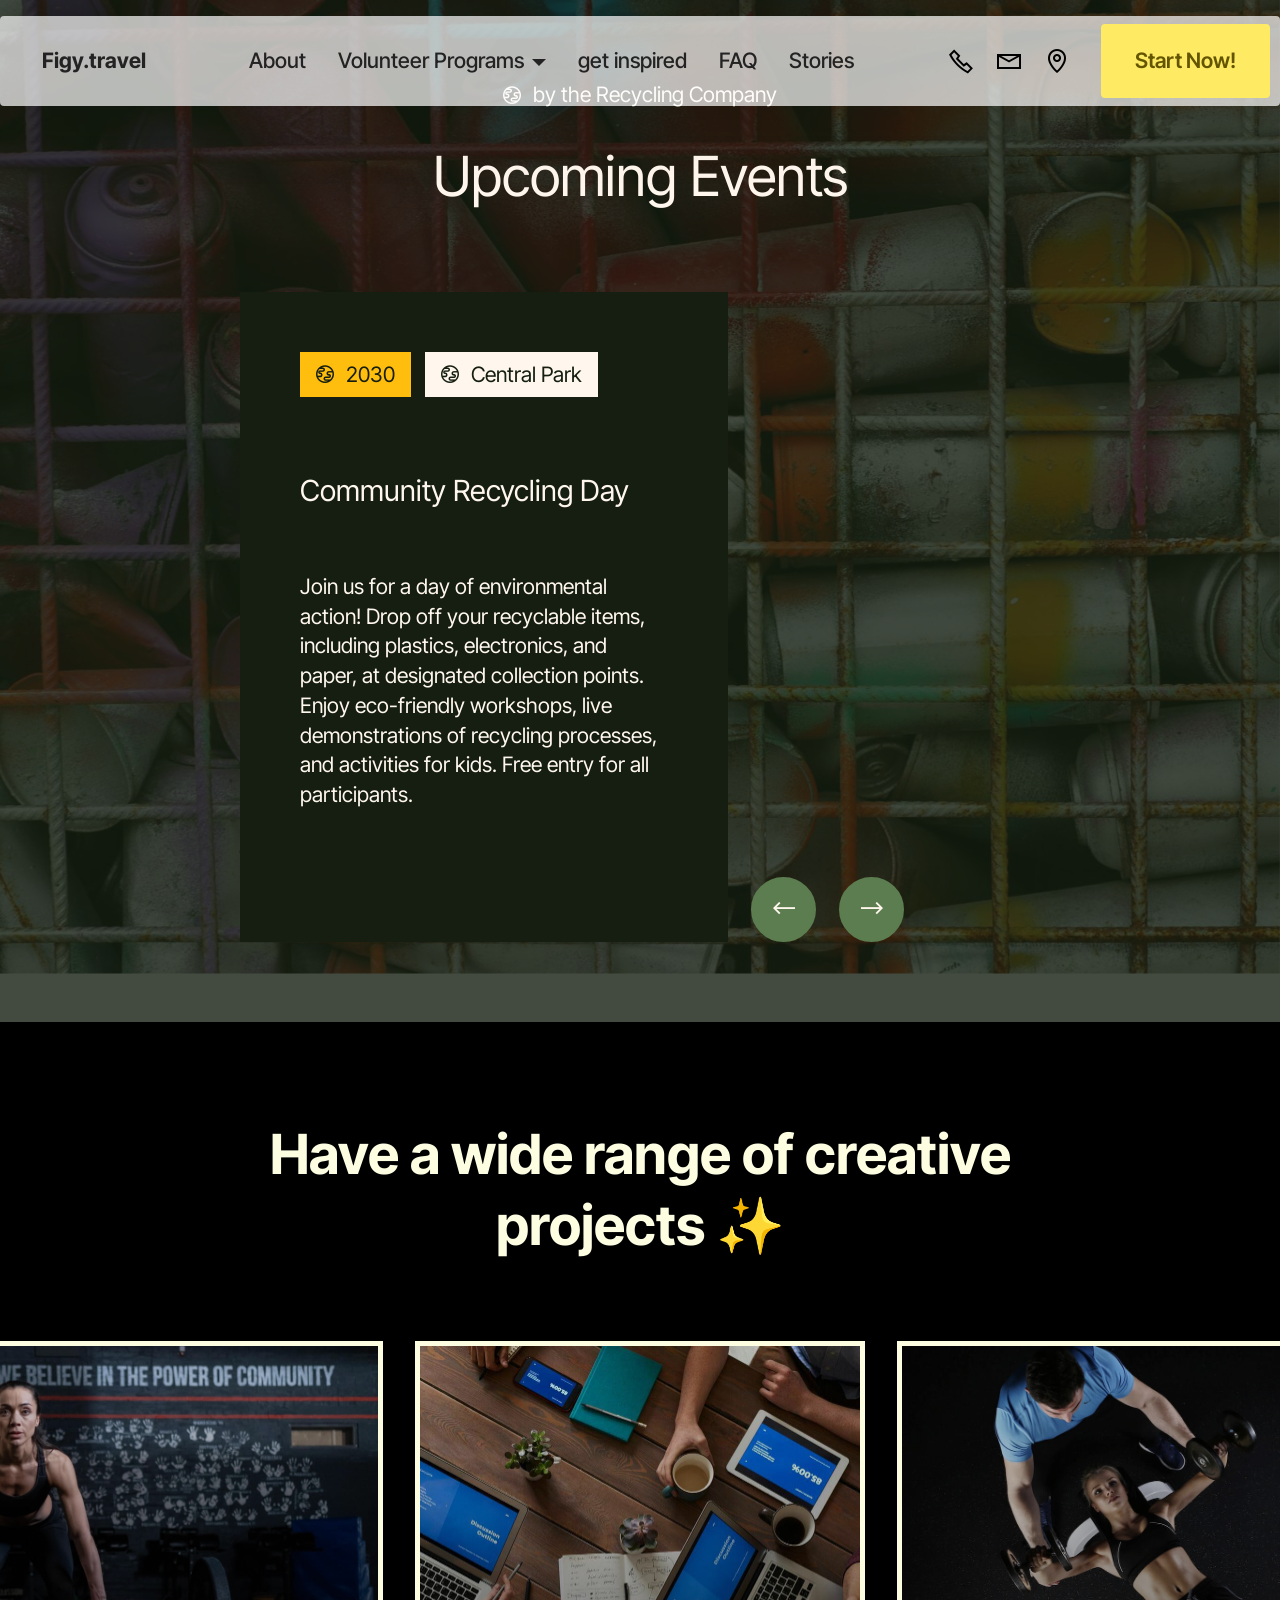
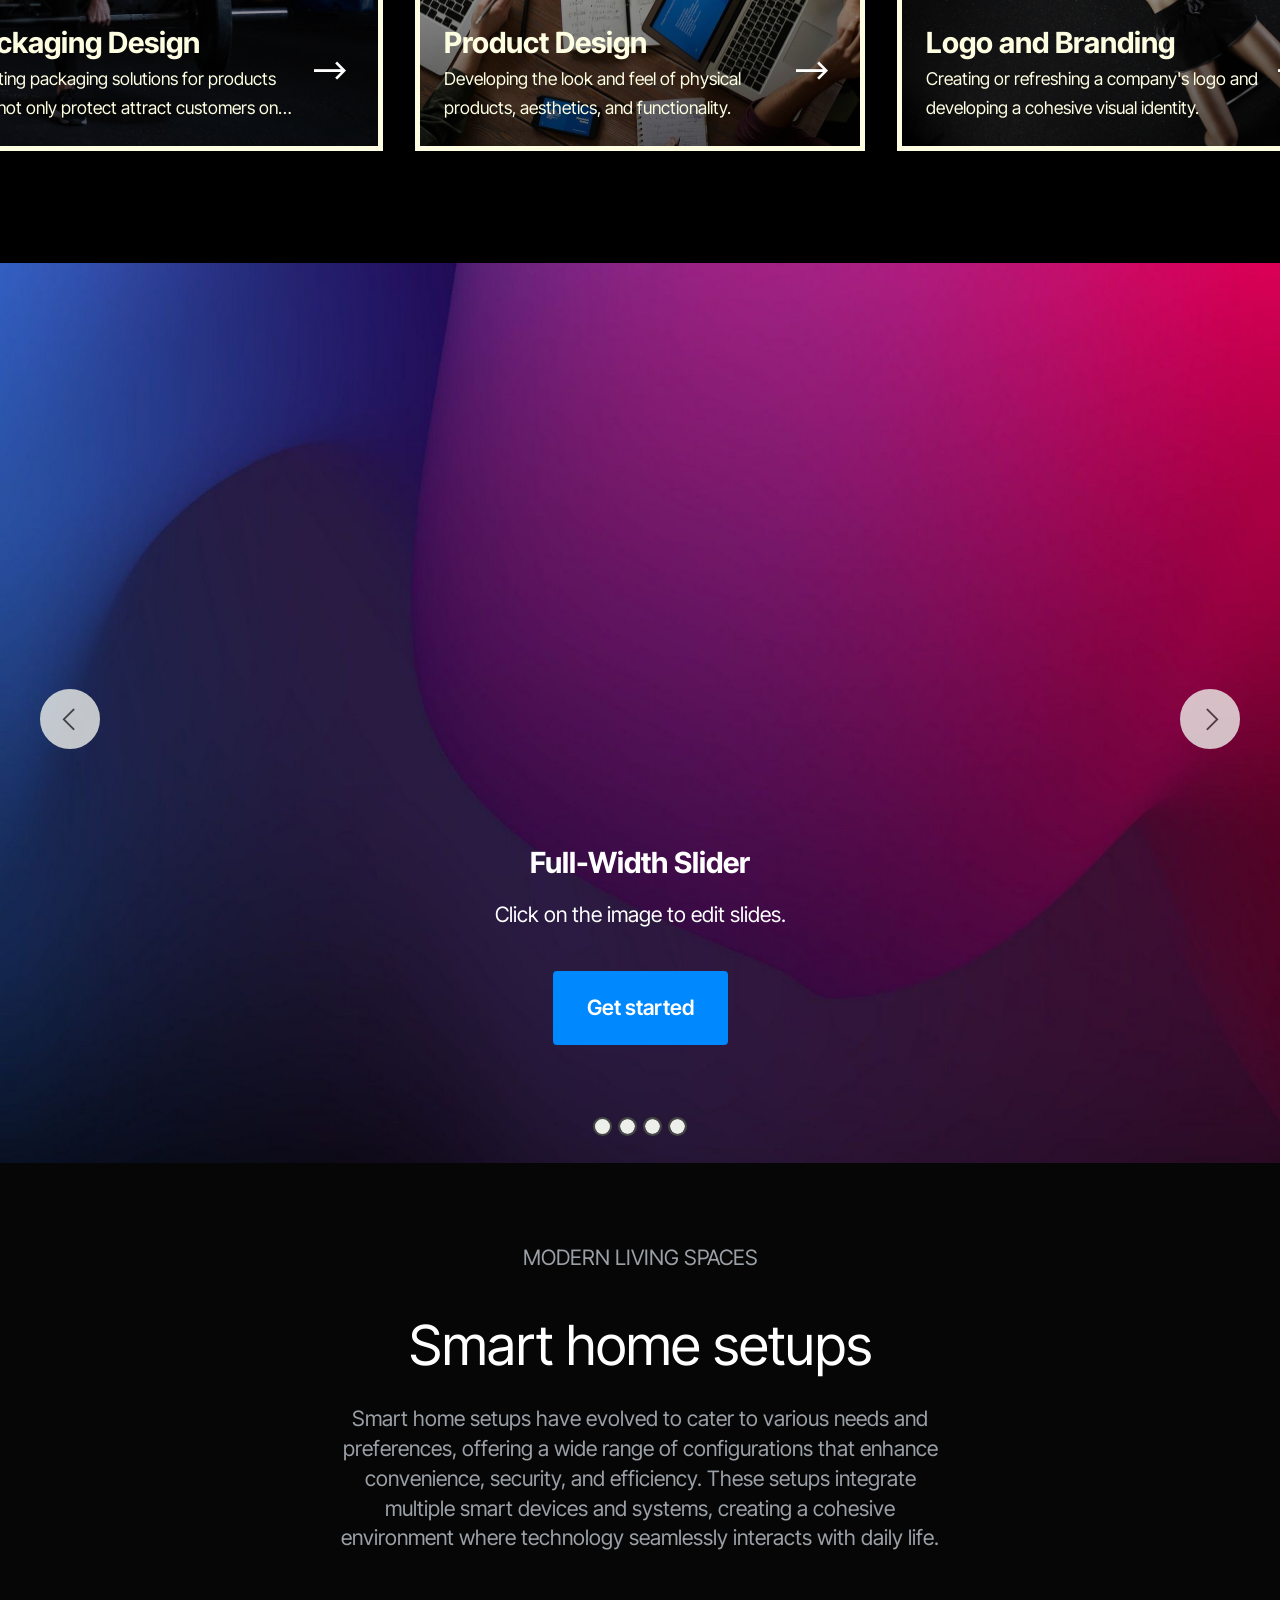
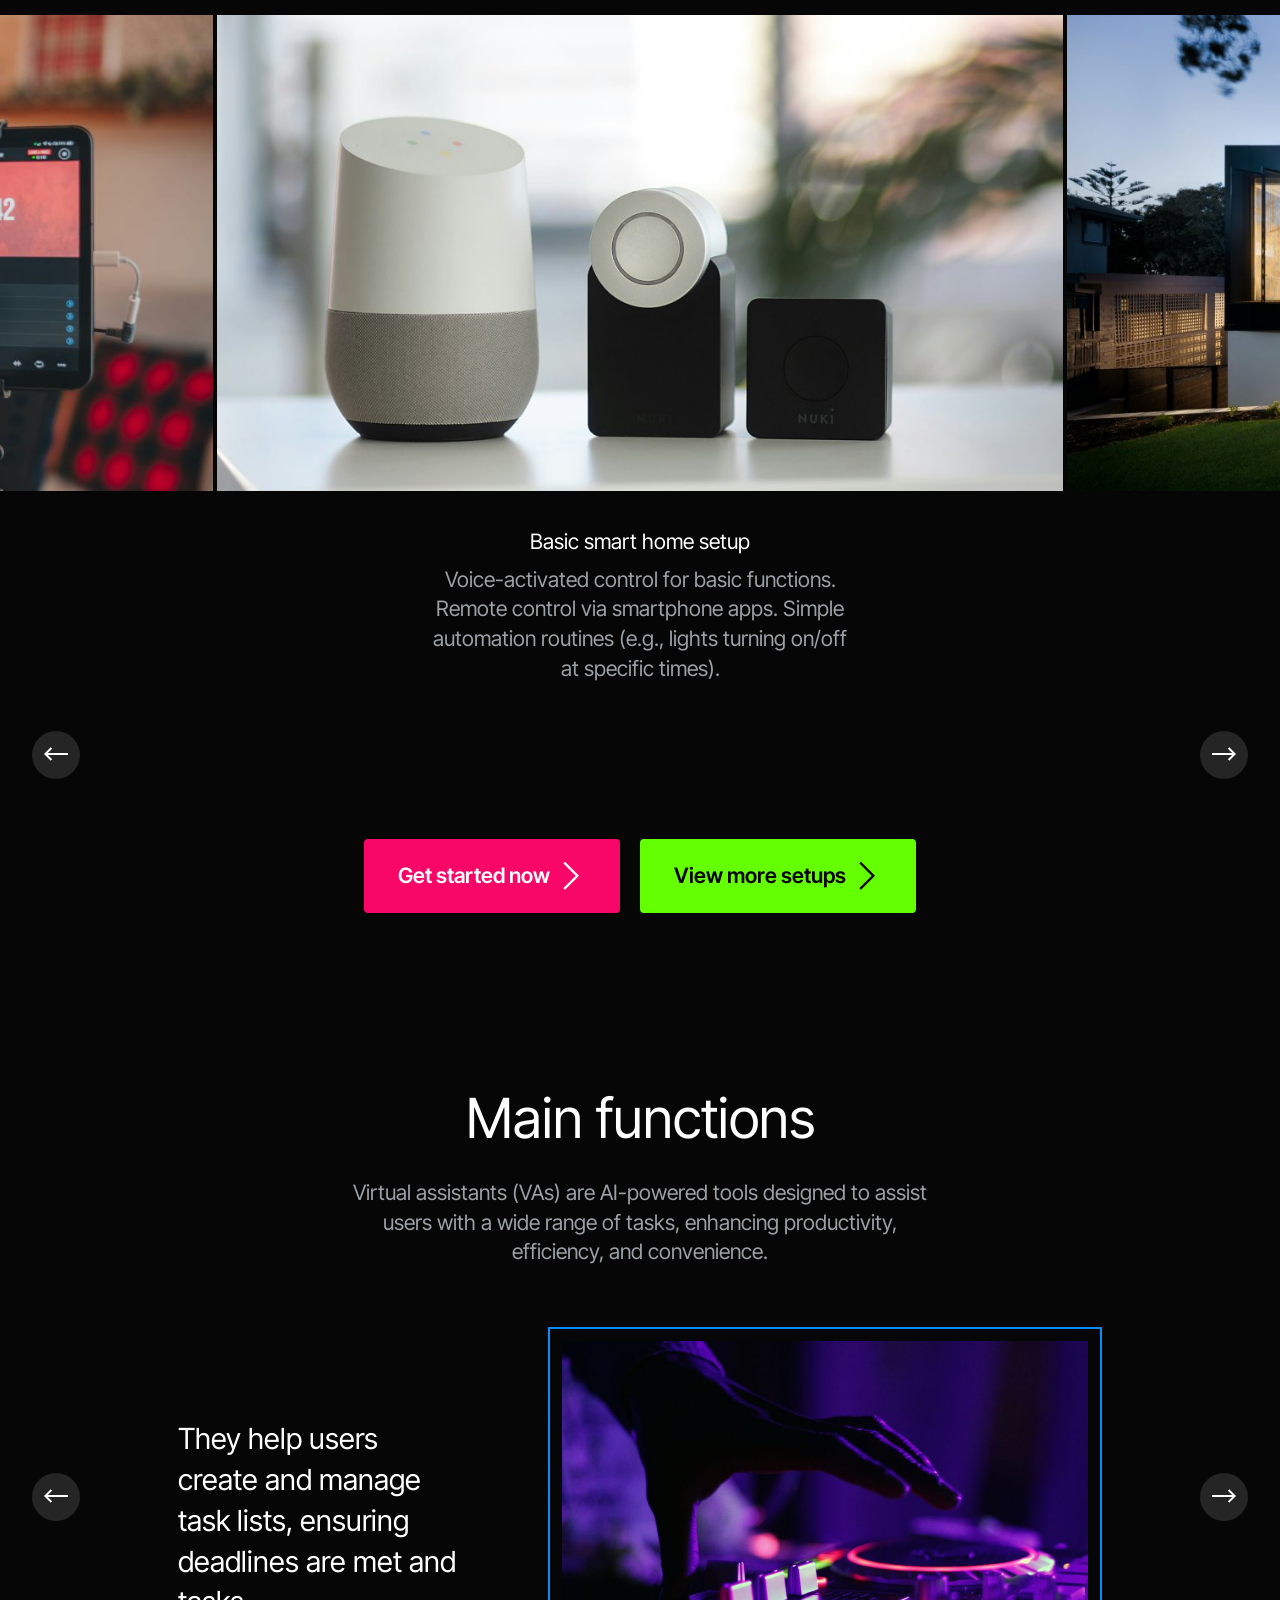
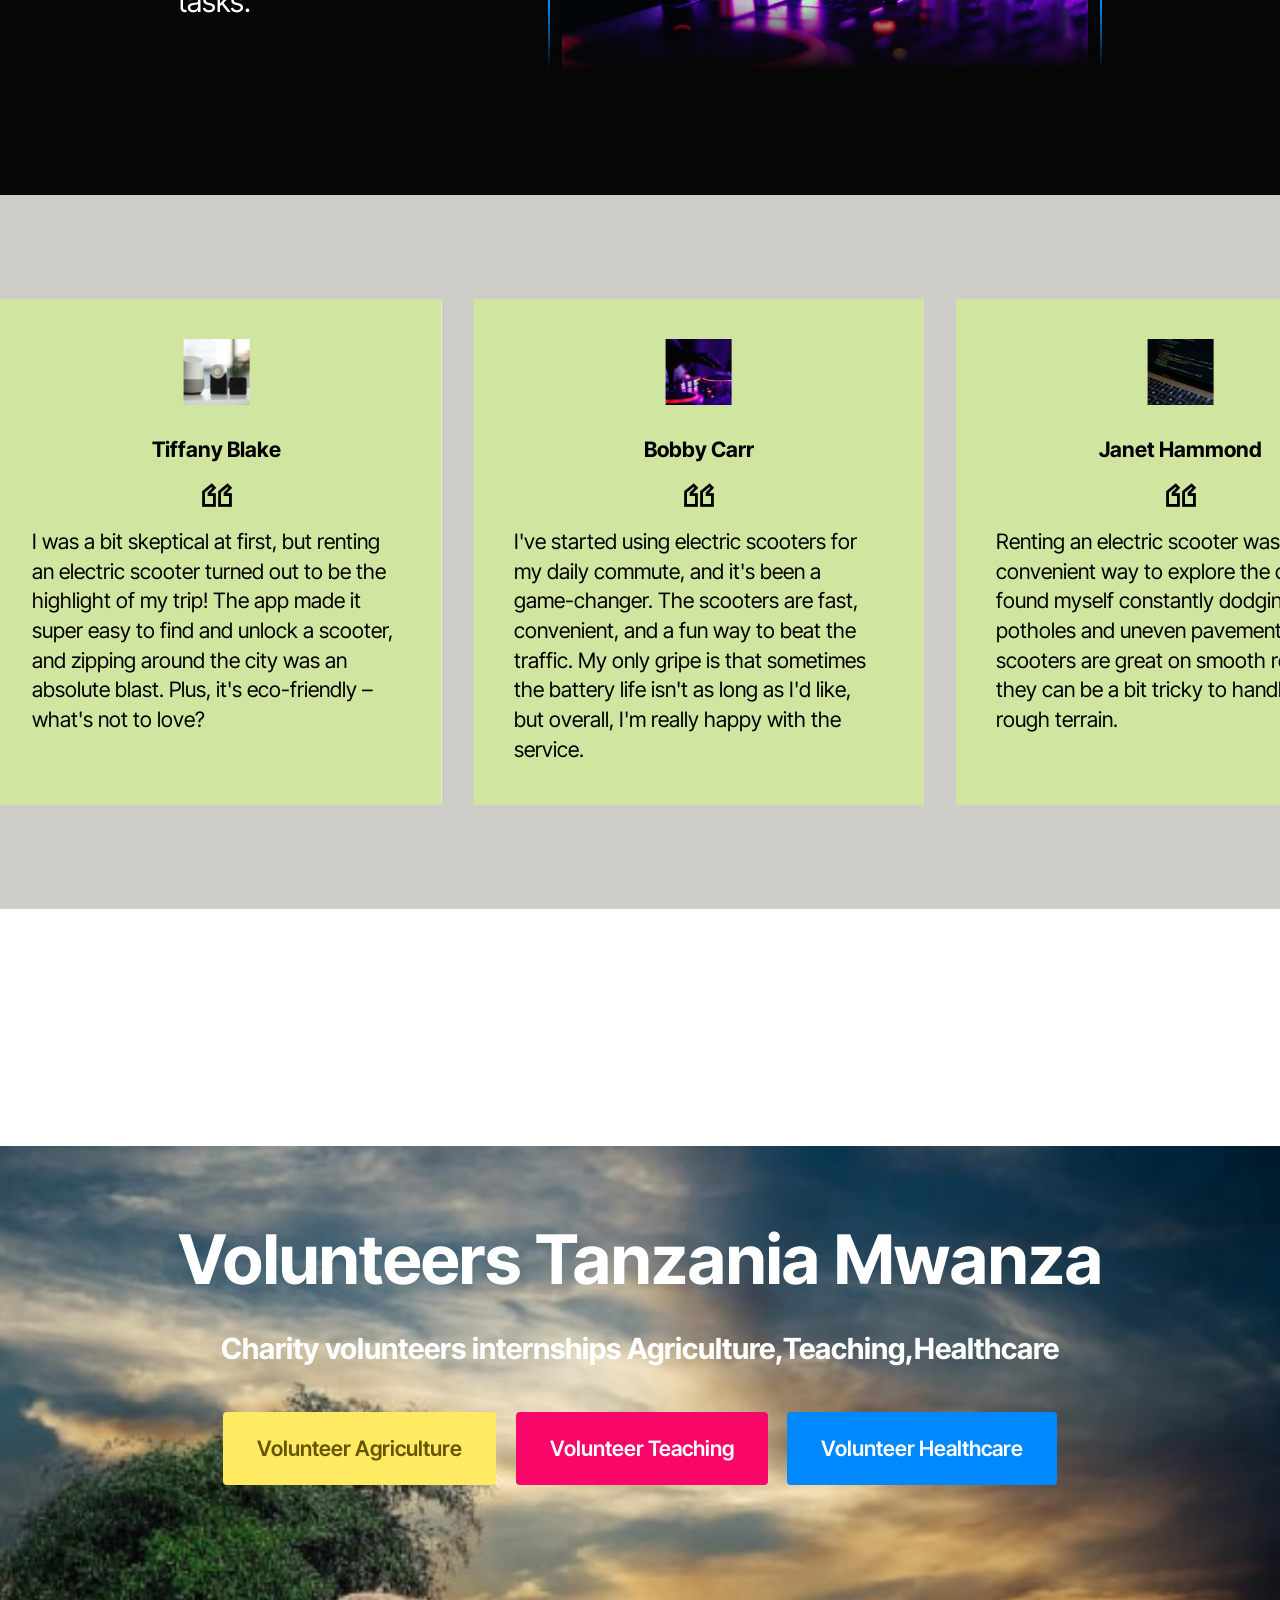
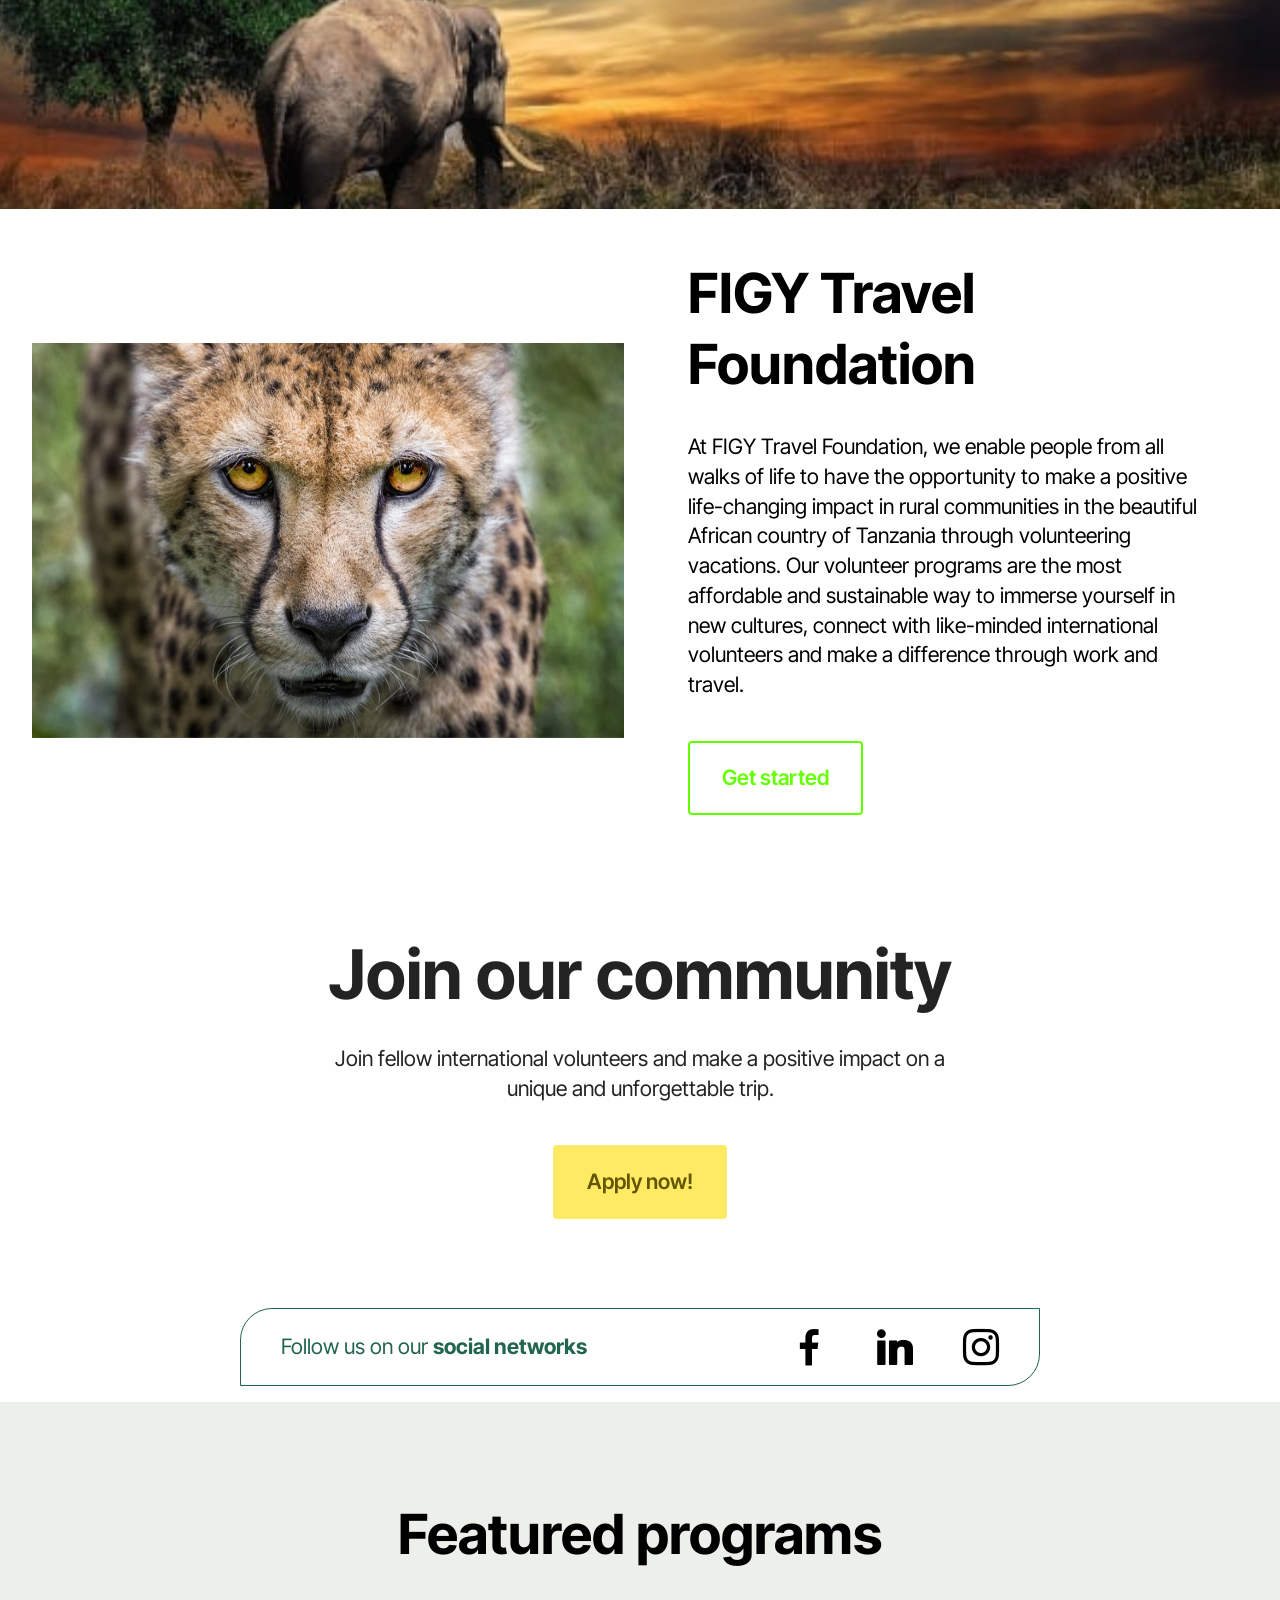
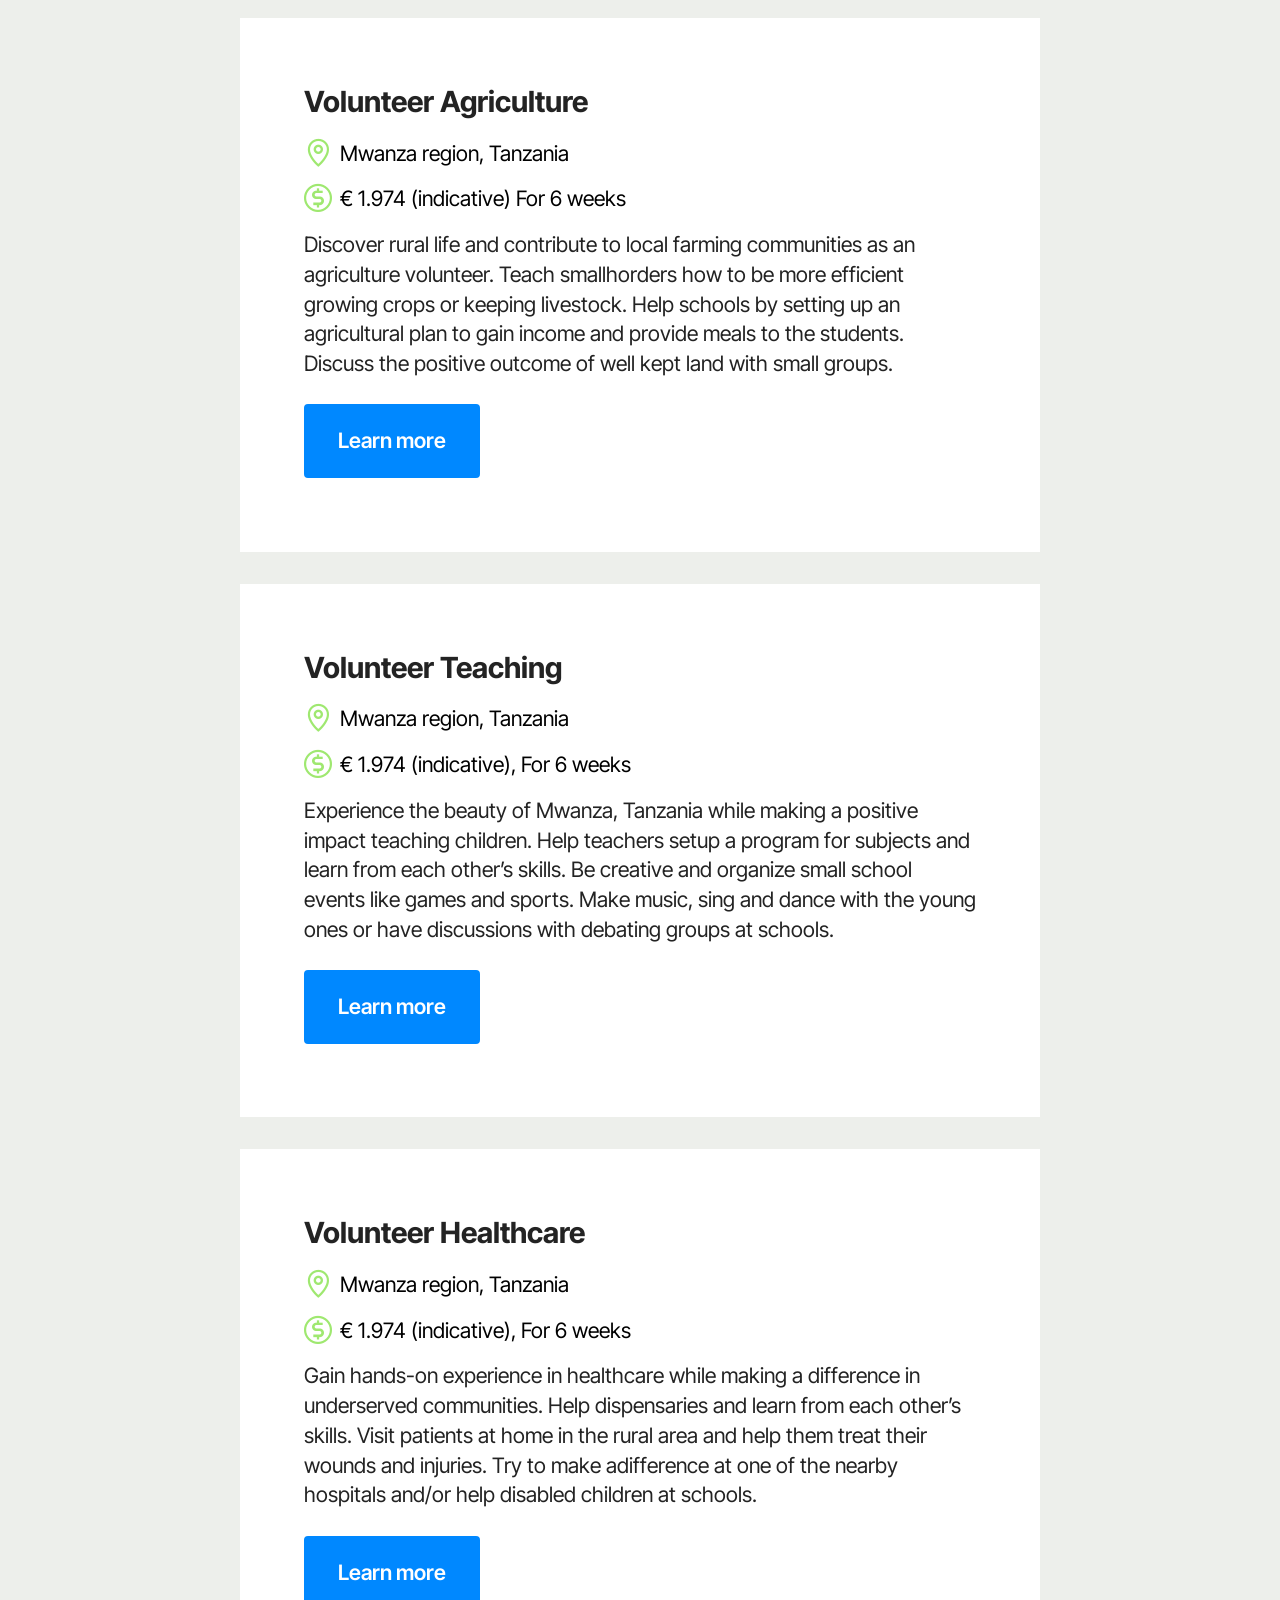
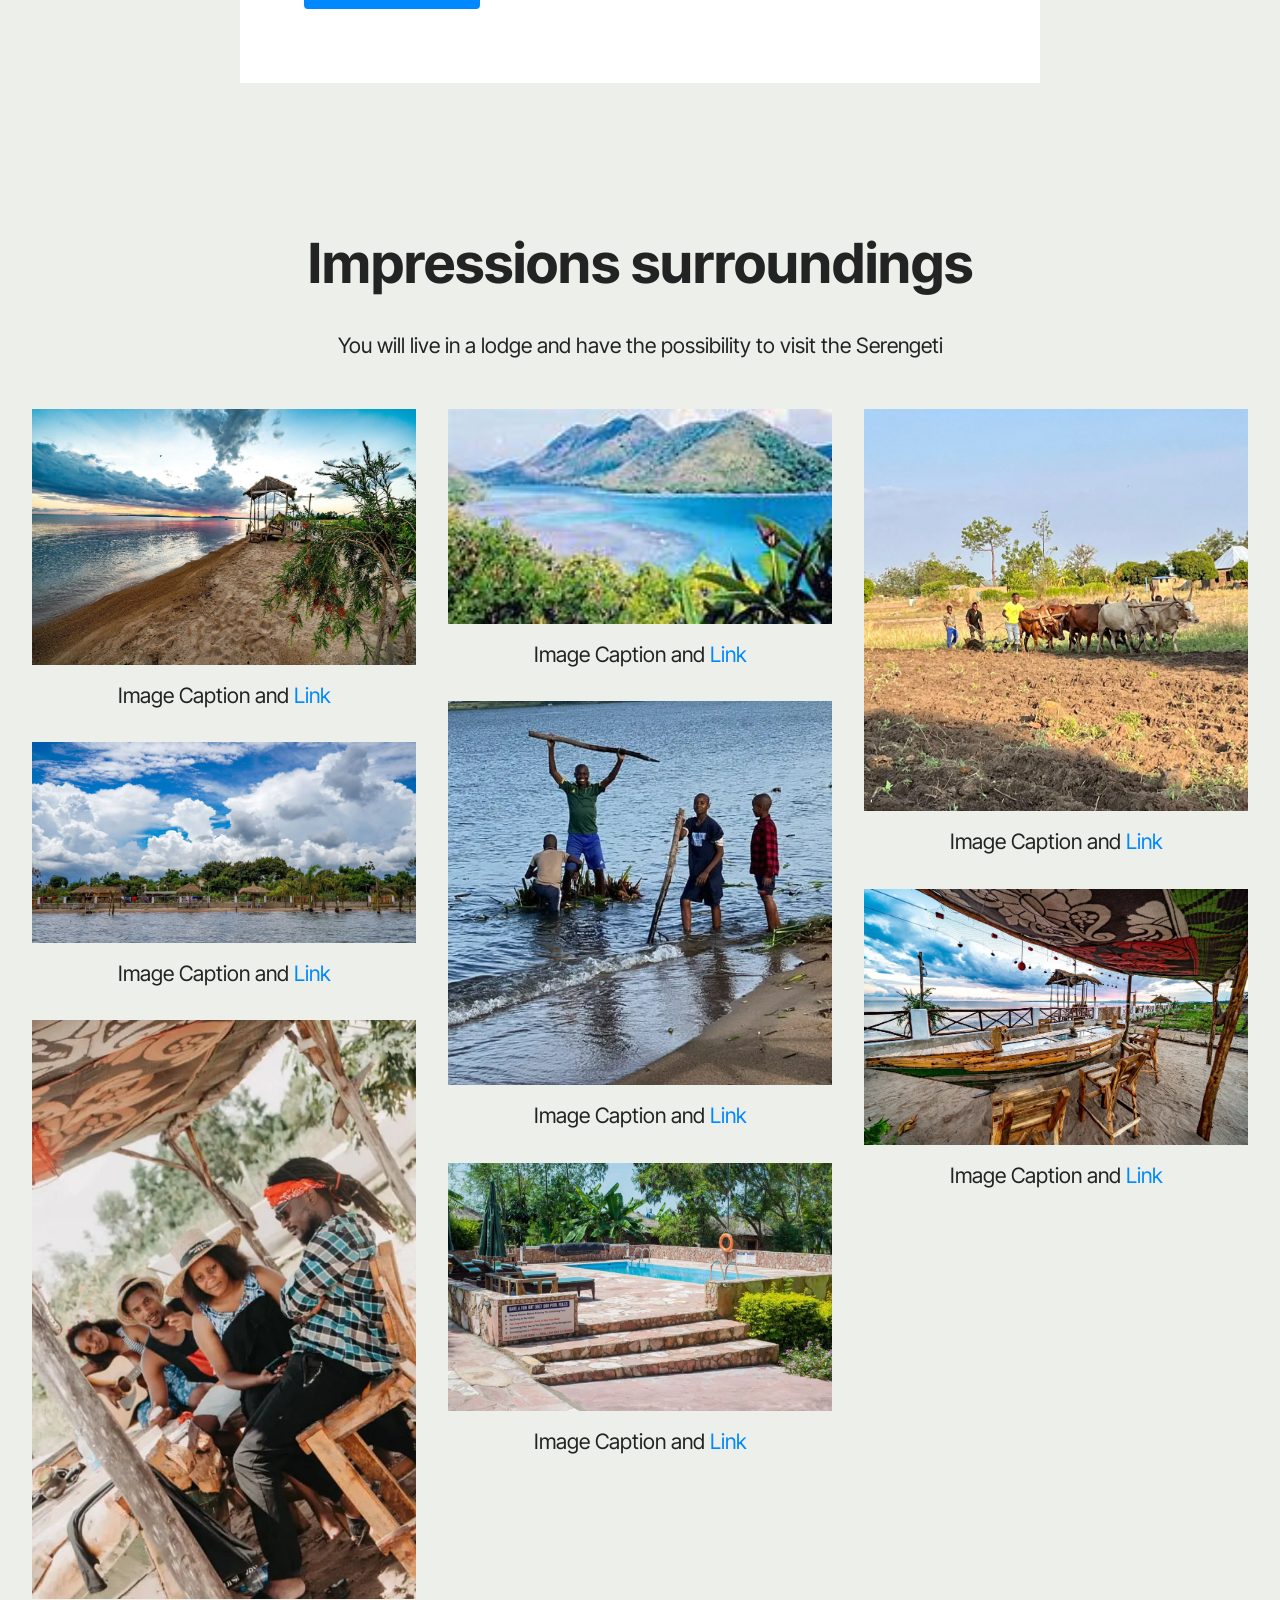
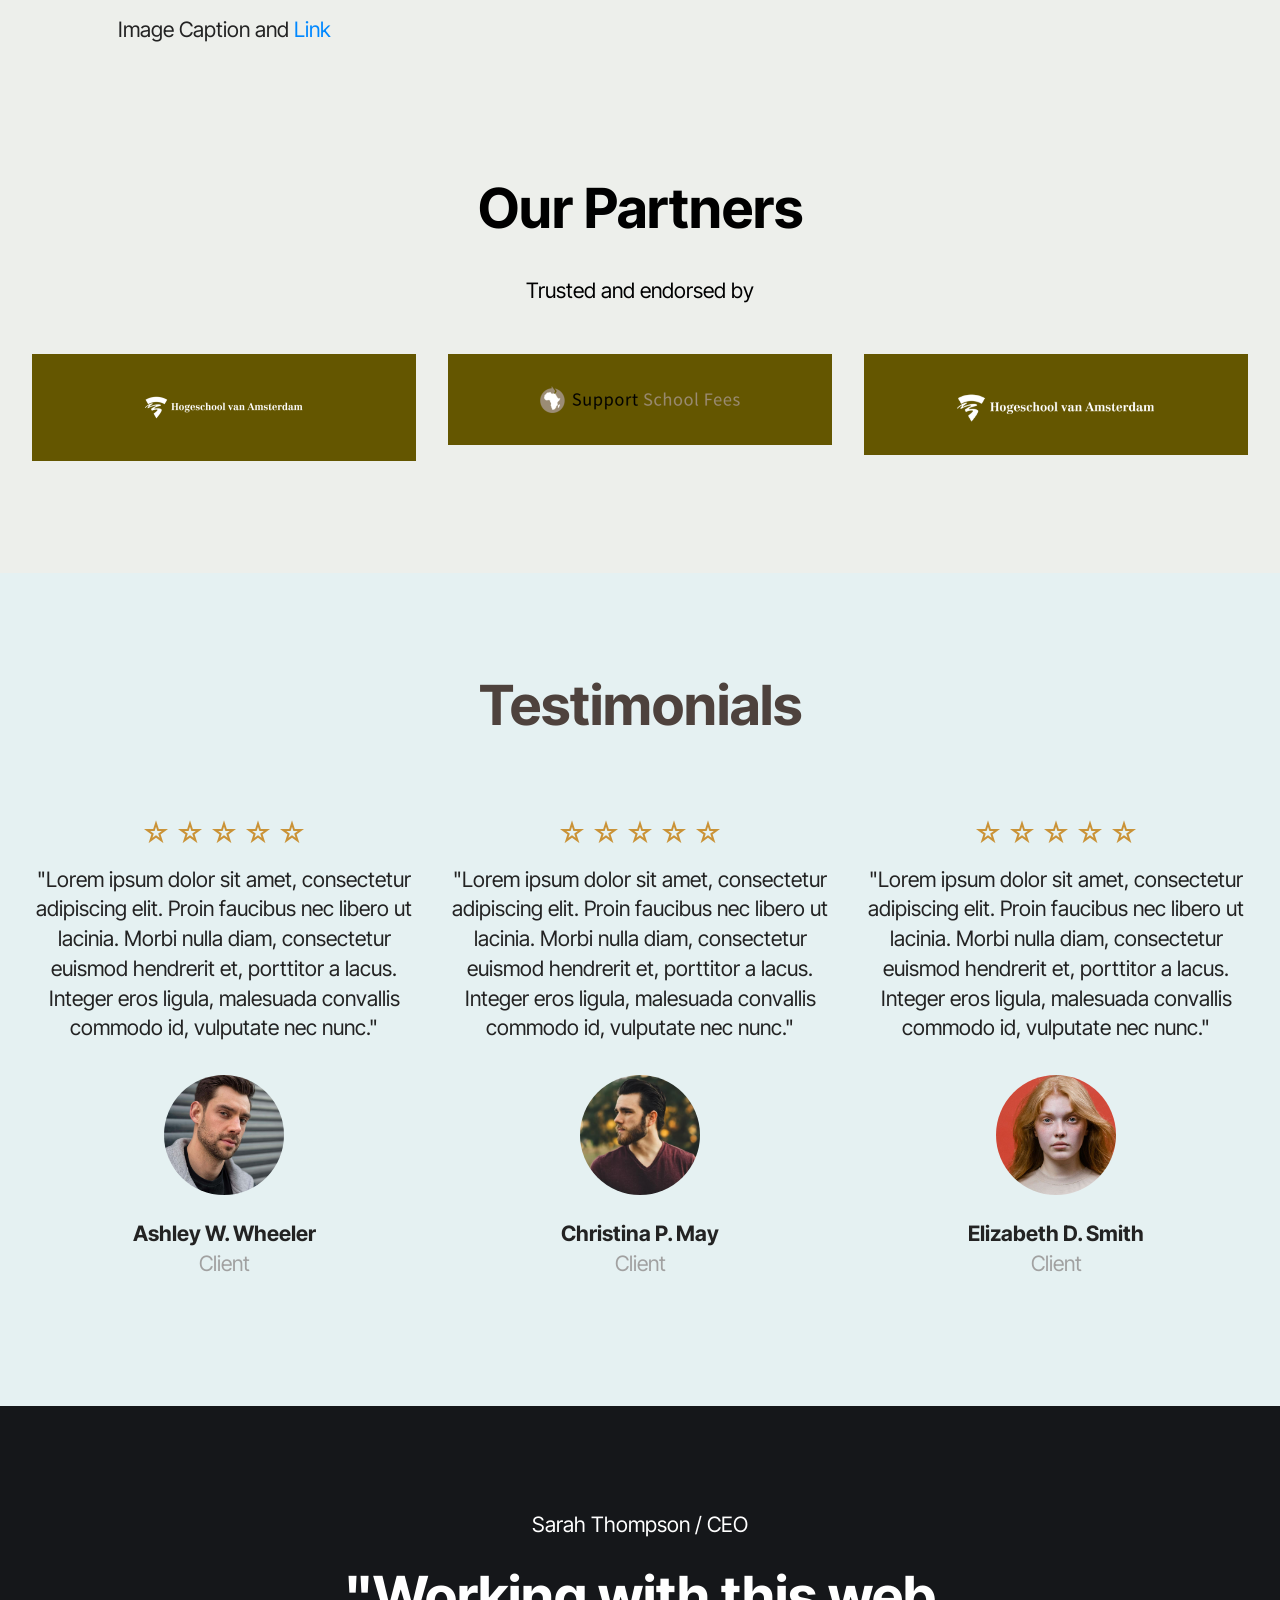
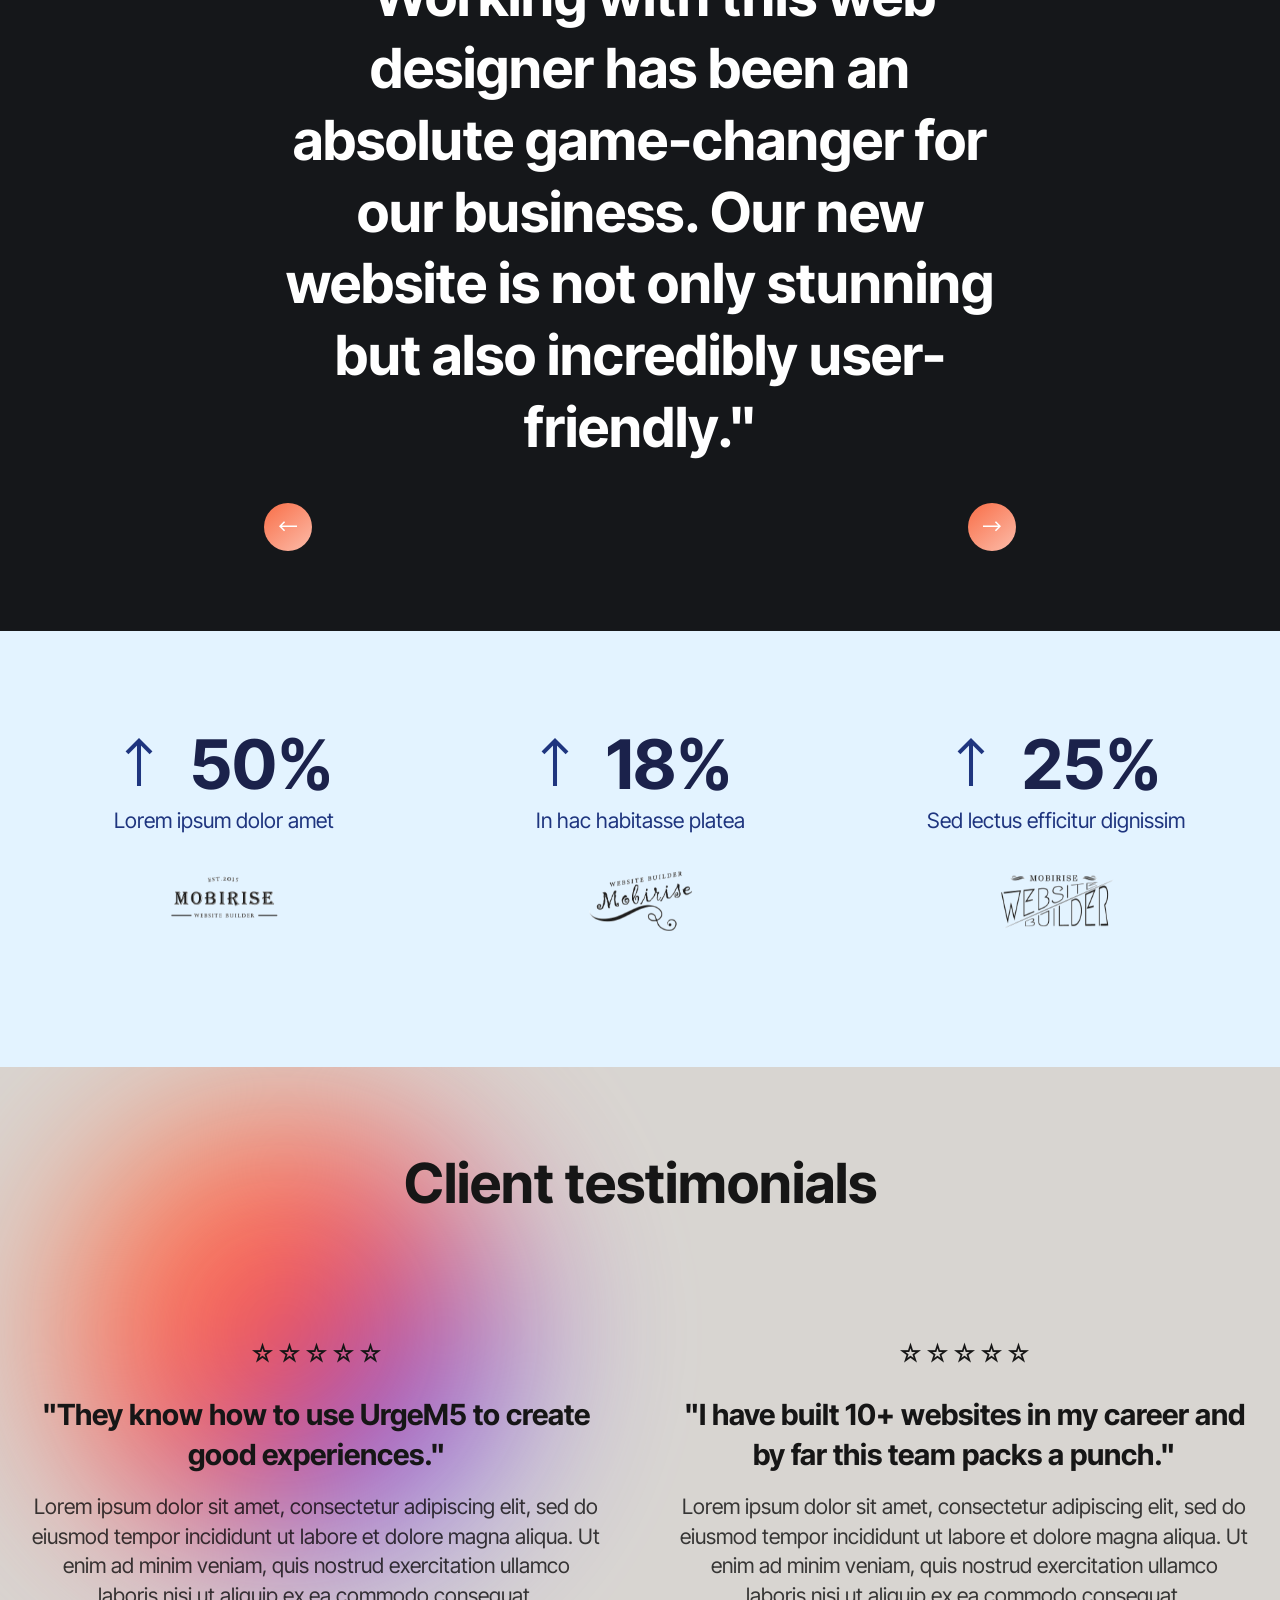
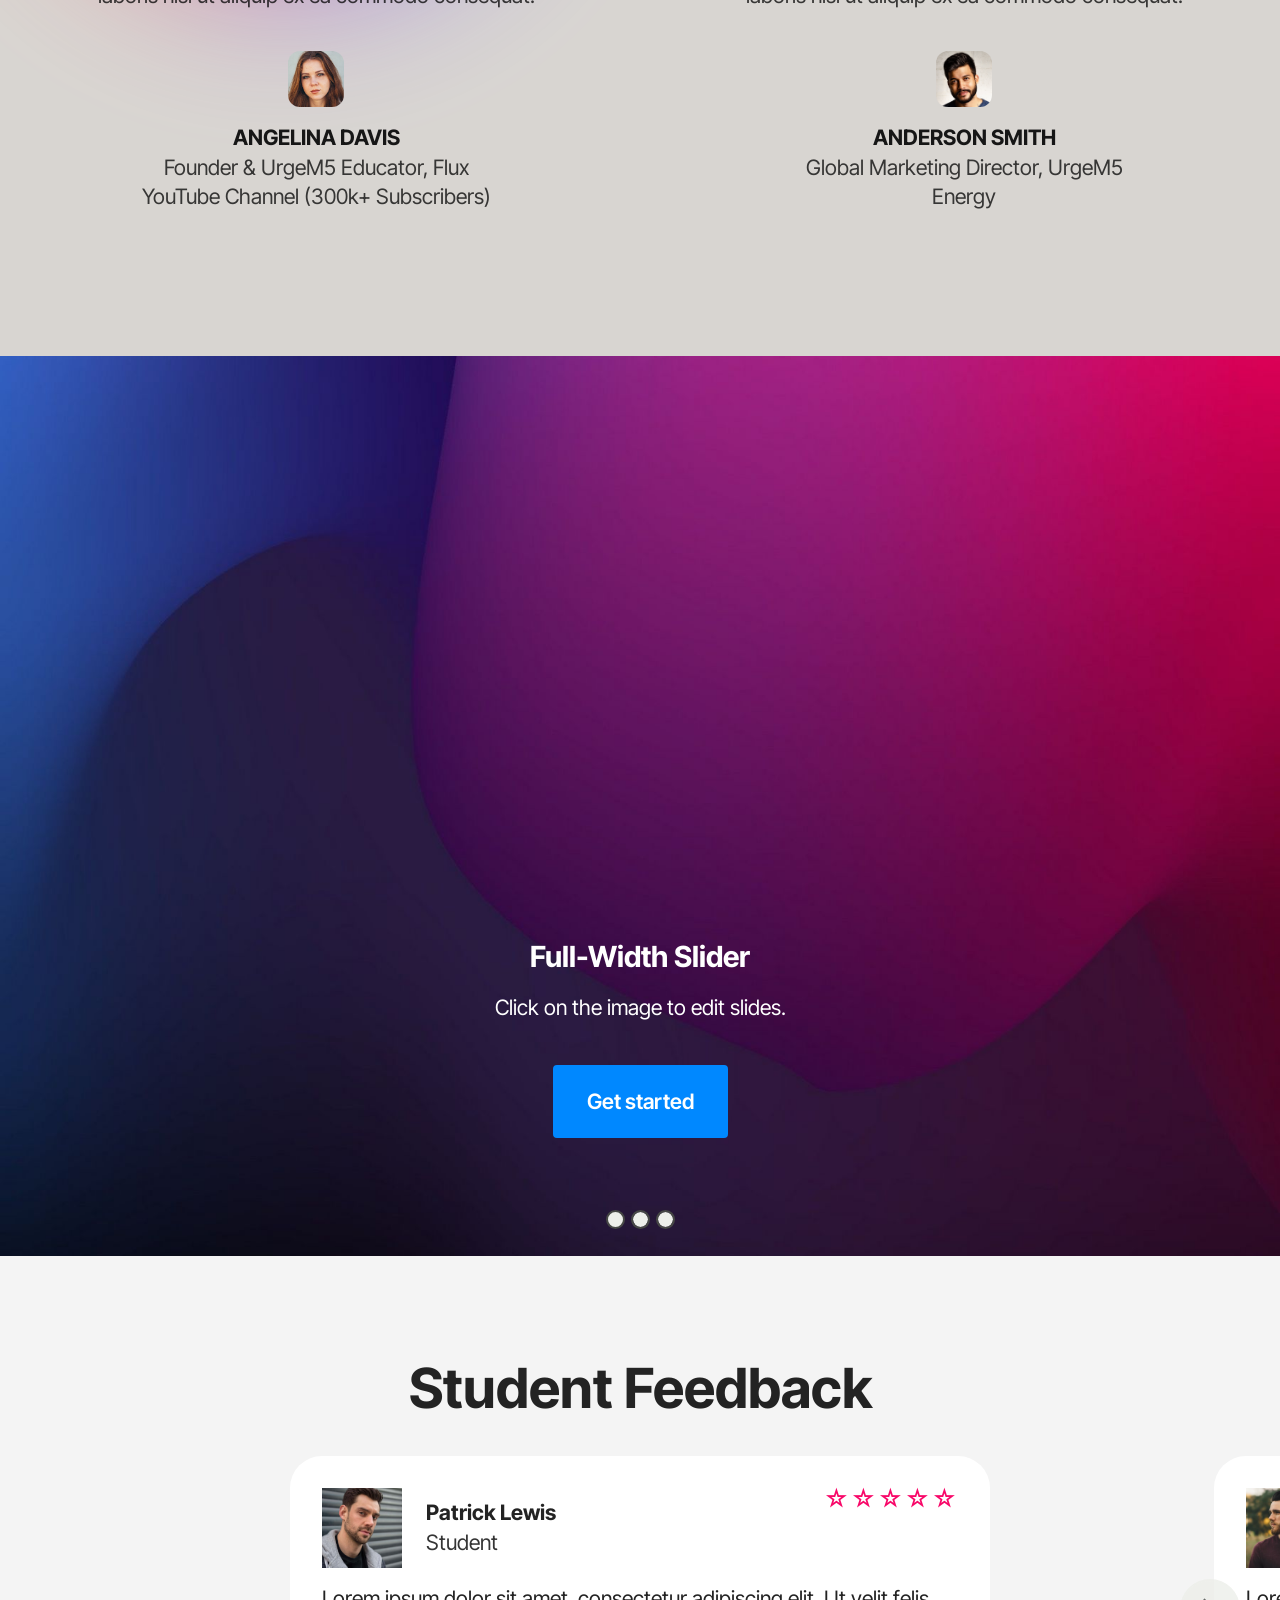
==== commit fde5306c: "create github pages" ====
--- a/page1.html
+++ b/page1.html
@@ -24,7 +24,7 @@
   <link rel="stylesheet" href="assets/gallery/style.css">
   <link rel="preload" href="https://fonts.googleapis.com/css?family=Inter+Tight:100,200,300,400,500,600,700,800,900,100i,200i,300i,400i,500i,600i,700i,800i,900i&display=swap" as="style" onload="this.onload=null;this.rel='stylesheet'">
   <noscript><link rel="stylesheet" href="https://fonts.googleapis.com/css?family=Inter+Tight:100,200,300,400,500,600,700,800,900,100i,200i,300i,400i,500i,600i,700i,800i,900i&display=swap"></noscript>
-  <link rel="preload" as="style" href="assets/mobirise/css/mbr-additional.css?v=f0sNkn"><link rel="stylesheet" href="assets/mobirise/css/mbr-additional.css?v=f0sNkn" type="text/css">
+  <link rel="preload" as="style" href="assets/mobirise/css/mbr-additional.css?v=GeaPzF"><link rel="stylesheet" href="assets/mobirise/css/mbr-additional.css?v=GeaPzF" type="text/css">
 
   
   
@@ -457,11 +457,11 @@
 
 <section data-bs-version="5.1" class="slider3 cid-uHesv703nR mbr-fullscreen" id="slider03-1k">
     
-    <div class="carousel slide" id="uIxomRsNXT" data-interval="5000" data-bs-interval="5000">
+    <div class="carousel slide" id="uIxqA0TeIP" data-interval="5000" data-bs-interval="5000">
         <ol class="carousel-indicators">
-            <li data-slide-to="0" data-bs-slide-to="0" class="active" data-target="#uIxomRsNXT" data-bs-target="#uIxomRsNXT"></li>
-            <li data-slide-to="1" data-bs-slide-to="1" data-target="#uIxomRsNXT" data-bs-target="#uIxomRsNXT"></li><li data-slide-to="2" data-bs-slide-to="2" data-target="#uIxomRsNXT" data-bs-target="#uIxomRsNXT"></li>
-            <li data-slide-to="3" data-bs-slide-to="3" data-target="#uIxomRsNXT" data-bs-target="#uIxomRsNXT"></li>
+            <li data-slide-to="0" data-bs-slide-to="0" class="active" data-target="#uIxqA0TeIP" data-bs-target="#uIxqA0TeIP"></li>
+            <li data-slide-to="1" data-bs-slide-to="1" data-target="#uIxqA0TeIP" data-bs-target="#uIxqA0TeIP"></li><li data-slide-to="2" data-bs-slide-to="2" data-target="#uIxqA0TeIP" data-bs-target="#uIxqA0TeIP"></li>
+            <li data-slide-to="3" data-bs-slide-to="3" data-target="#uIxqA0TeIP" data-bs-target="#uIxqA0TeIP"></li>
         </ol>
         <div class="carousel-inner">
             <div class="carousel-item slider-image item active">
@@ -522,11 +522,11 @@
                 </div>
             </div>
         </div>
-        <a class="carousel-control carousel-control-prev" role="button" data-slide="prev" data-bs-slide="prev" href="#uIxomRsNXT">
+        <a class="carousel-control carousel-control-prev" role="button" data-slide="prev" data-bs-slide="prev" href="#uIxqA0TeIP">
             <span class="mobi-mbri mobi-mbri-arrow-prev" aria-hidden="true"></span>
             <span class="sr-only visually-hidden">Previous</span>
         </a>
-        <a class="carousel-control carousel-control-next" role="button" data-slide="next" data-bs-slide="next" href="#uIxomRsNXT">
+        <a class="carousel-control carousel-control-next" role="button" data-slide="next" data-bs-slide="next" href="#uIxqA0TeIP">
             <span class="mobi-mbri mobi-mbri-arrow-next" aria-hidden="true"></span>
             <span class="sr-only visually-hidden">Next</span>
         </a>
@@ -1162,8 +1162,8 @@
         </div>
         <div class="row mbr-gallery mbr-masonry" data-masonry="{&quot;percentPosition&quot;: true }">
             <div class="col-12 col-md-6 col-lg-4 item gallery-image">
-                <div class="item-wrapper" data-toggle="modal" data-bs-toggle="modal" data-target="#uIxomUNsDx-modal" data-bs-target="#uIxomUNsDx-modal">
-                    <img class="w-100" src="assets/images/tanzania-travel-lodge-lake-view-in-the-evening.webp" alt="Volunteers-Tanzania" data-slide-to="0" data-bs-slide-to="0" data-target="#lb-uIxomUNsDx" data-bs-target="#lb-uIxomUNsDx">
+                <div class="item-wrapper" data-toggle="modal" data-bs-toggle="modal" data-target="#uIxqA7nbQ9-modal" data-bs-target="#uIxqA7nbQ9-modal">
+                    <img class="w-100" src="assets/images/tanzania-travel-lodge-lake-view-in-the-evening.webp" alt="Volunteers-Tanzania" data-slide-to="0" data-bs-slide-to="0" data-target="#lb-uIxqA7nbQ9" data-bs-target="#lb-uIxqA7nbQ9">
                     <div class="icon-wrapper">
                         <span class="mobi-mbri mobi-mbri-search mbr-iconfont mbr-iconfont-btn"></span>
                     </div>
@@ -1173,8 +1173,8 @@
                 </h6>
             </div>
             <div class="col-12 col-md-6 col-lg-4 item gallery-image">
-                <div class="item-wrapper" data-toggle="modal" data-bs-toggle="modal" data-target="#uIxomUNsDx-modal" data-bs-target="#uIxomUNsDx-modal">
-                    <img class="w-100" src="assets/images/tanzania-mwanza-top10-sanaane-island-national-parc-200x112.webp" alt="" data-slide-to="1" data-bs-slide-to="1" data-target="#lb-uIxomUNsDx" data-bs-target="#lb-uIxomUNsDx">
+                <div class="item-wrapper" data-toggle="modal" data-bs-toggle="modal" data-target="#uIxqA7nbQ9-modal" data-bs-target="#uIxqA7nbQ9-modal">
+                    <img class="w-100" src="assets/images/tanzania-mwanza-top10-sanaane-island-national-parc-200x112.webp" alt="" data-slide-to="1" data-bs-slide-to="1" data-target="#lb-uIxqA7nbQ9" data-bs-target="#lb-uIxqA7nbQ9">
                     <div class="icon-wrapper">
                         <span class="mobi-mbri mobi-mbri-search mbr-iconfont mbr-iconfont-btn"></span>
                     </div>
@@ -1184,8 +1184,8 @@
                 </h6>
             </div>
             <div class="col-12 col-md-6 col-lg-4 item gallery-image">
-                <div class="item-wrapper" data-toggle="modal" data-bs-toggle="modal" data-target="#uIxomUNsDx-modal" data-bs-target="#uIxomUNsDx-modal">
-                    <img class="w-100" src="assets/images/tanzania-travel-lodge-agriculture.webp" alt="" data-slide-to="2" data-bs-slide-to="2" data-target="#lb-uIxomUNsDx" data-bs-target="#lb-uIxomUNsDx">
+                <div class="item-wrapper" data-toggle="modal" data-bs-toggle="modal" data-target="#uIxqA7nbQ9-modal" data-bs-target="#uIxqA7nbQ9-modal">
+                    <img class="w-100" src="assets/images/tanzania-travel-lodge-agriculture.webp" alt="" data-slide-to="2" data-bs-slide-to="2" data-target="#lb-uIxqA7nbQ9" data-bs-target="#lb-uIxqA7nbQ9">
                     <div class="icon-wrapper">
                         <span class="mobi-mbri mobi-mbri-search mbr-iconfont mbr-iconfont-btn"></span>
                     </div>
@@ -1195,8 +1195,8 @@
                 </h6>
             </div>
             <div class="col-12 col-md-6 col-lg-4 item gallery-image">
-                <div class="item-wrapper" data-toggle="modal" data-bs-toggle="modal" data-target="#uIxomUNsDx-modal" data-bs-target="#uIxomUNsDx-modal">
-                    <img class="w-100" src="assets/images/tanzania-travel-lodge-locals-swimming.webp" alt="" data-slide-to="3" data-bs-slide-to="3" data-target="#lb-uIxomUNsDx" data-bs-target="#lb-uIxomUNsDx">
+                <div class="item-wrapper" data-toggle="modal" data-bs-toggle="modal" data-target="#uIxqA7nbQ9-modal" data-bs-target="#uIxqA7nbQ9-modal">
+                    <img class="w-100" src="assets/images/tanzania-travel-lodge-locals-swimming.webp" alt="" data-slide-to="3" data-bs-slide-to="3" data-target="#lb-uIxqA7nbQ9" data-bs-target="#lb-uIxqA7nbQ9">
                     <div class="icon-wrapper">
                         <span class="mobi-mbri mobi-mbri-search mbr-iconfont mbr-iconfont-btn"></span>
                     </div>
@@ -1206,8 +1206,8 @@
                 </h6>
             </div>
             <div class="col-12 col-md-6 col-lg-4 item gallery-image">
-                <div class="item-wrapper" data-toggle="modal" data-bs-toggle="modal" data-target="#uIxomUNsDx-modal" data-bs-target="#uIxomUNsDx-modal">
-                    <img class="w-100" src="assets/images/volunteers-tanzania-coastline.webp" alt="" data-slide-to="4" data-bs-slide-to="4" data-target="#lb-uIxomUNsDx" data-bs-target="#lb-uIxomUNsDx">
+                <div class="item-wrapper" data-toggle="modal" data-bs-toggle="modal" data-target="#uIxqA7nbQ9-modal" data-bs-target="#uIxqA7nbQ9-modal">
+                    <img class="w-100" src="assets/images/volunteers-tanzania-coastline.webp" alt="" data-slide-to="4" data-bs-slide-to="4" data-target="#lb-uIxqA7nbQ9" data-bs-target="#lb-uIxqA7nbQ9">
                     <div class="icon-wrapper">
                         <span class="mobi-mbri mobi-mbri-search mbr-iconfont mbr-iconfont-btn"></span>
                     </div>
@@ -1217,8 +1217,8 @@
                 </h6>
             </div>
             <div class="col-12 col-md-6 col-lg-4 item gallery-image">
-                <div class="item-wrapper" data-toggle="modal" data-bs-toggle="modal" data-target="#uIxomUNsDx-modal" data-bs-target="#uIxomUNsDx-modal">
-                    <img class="w-100" src="assets/images/volunteers-tanzania-relaxing-by-the-beach.webp" alt="" data-slide-to="5" data-bs-slide-to="5" data-target="#lb-uIxomUNsDx" data-bs-target="#lb-uIxomUNsDx">
+                <div class="item-wrapper" data-toggle="modal" data-bs-toggle="modal" data-target="#uIxqA7nbQ9-modal" data-bs-target="#uIxqA7nbQ9-modal">
+                    <img class="w-100" src="assets/images/volunteers-tanzania-relaxing-by-the-beach.webp" alt="" data-slide-to="5" data-bs-slide-to="5" data-target="#lb-uIxqA7nbQ9" data-bs-target="#lb-uIxqA7nbQ9">
                     <div class="icon-wrapper">
                         <span class="mobi-mbri mobi-mbri-search mbr-iconfont mbr-iconfont-btn"></span>
                     </div>
@@ -1227,8 +1227,8 @@
                     Image Caption and <a href="#" class="text-primary">Link</a>
                 </h6>
             </div><div class="col-12 col-md-6 col-lg-4 item gallery-image">
-                <div class="item-wrapper" data-toggle="modal" data-bs-toggle="modal" data-target="#uIxomUNsDx-modal" data-bs-target="#uIxomUNsDx-modal">
-                    <img class="w-100" src="assets/images/volunteers-tanzania-sitting-with-the-locals.webp" alt="" data-slide-to="6" data-bs-slide-to="6" data-target="#lb-uIxomUNsDx" data-bs-target="#lb-uIxomUNsDx">
+                <div class="item-wrapper" data-toggle="modal" data-bs-toggle="modal" data-target="#uIxqA7nbQ9-modal" data-bs-target="#uIxqA7nbQ9-modal">
+                    <img class="w-100" src="assets/images/volunteers-tanzania-sitting-with-the-locals.webp" alt="" data-slide-to="6" data-bs-slide-to="6" data-target="#lb-uIxqA7nbQ9" data-bs-target="#lb-uIxqA7nbQ9">
                     <div class="icon-wrapper">
                         <span class="mobi-mbri mobi-mbri-search mbr-iconfont mbr-iconfont-btn"></span>
                     </div>
@@ -1237,8 +1237,8 @@
                     Image Caption and <a href="#" class="text-primary">Link</a>
                 </h6>
             </div><div class="col-12 col-md-6 col-lg-4 item gallery-image">
-                <div class="item-wrapper" data-toggle="modal" data-bs-toggle="modal" data-target="#uIxomUNsDx-modal" data-bs-target="#uIxomUNsDx-modal">
-                    <img class="w-100" src="assets/images/volunteers-tanzania-pool.webp" alt="" data-slide-to="7" data-bs-slide-to="7" data-target="#lb-uIxomUNsDx" data-bs-target="#lb-uIxomUNsDx">
+                <div class="item-wrapper" data-toggle="modal" data-bs-toggle="modal" data-target="#uIxqA7nbQ9-modal" data-bs-target="#uIxqA7nbQ9-modal">
+                    <img class="w-100" src="assets/images/volunteers-tanzania-pool.webp" alt="" data-slide-to="7" data-bs-slide-to="7" data-target="#lb-uIxqA7nbQ9" data-bs-target="#lb-uIxqA7nbQ9">
                     <div class="icon-wrapper">
                         <span class="mobi-mbri mobi-mbri-search mbr-iconfont mbr-iconfont-btn"></span>
                     </div>
@@ -1250,11 +1250,11 @@
             
         </div>
 
-        <div class="modal mbr-slider" tabindex="-1" role="dialog" aria-hidden="true" id="uIxomUNsDx-modal">
+        <div class="modal mbr-slider" tabindex="-1" role="dialog" aria-hidden="true" id="uIxqA7nbQ9-modal">
             <div class="modal-dialog" role="document">
                 <div class="modal-content">
                     <div class="modal-body">
-                        <div class="carousel slide" id="lb-uIxomUNsDx" data-interval="5000" data-bs-interval="5000">
+                        <div class="carousel slide" id="lb-uIxqA7nbQ9" data-interval="5000" data-bs-interval="5000">
                             <div class="carousel-inner">
                                 <div class="carousel-item active">
                                     <img class="d-block w-100" src="assets/images/tanzania-travel-lodge-lake-view-in-the-evening.webp" alt="">
@@ -1281,21 +1281,21 @@
                                 
                             </div>
                             <ol class="carousel-indicators">
-                                <li data-slide-to="0" data-bs-slide-to="0" class="active" data-target="#lb-uIxomUNsDx" data-bs-target="#lb-uIxomUNsDx"></li>
-                                <li data-slide-to="1" data-bs-slide-to="1" data-target="#lb-uIxomUNsDx" data-bs-target="#lb-uIxomUNsDx"></li>
-                                <li data-slide-to="2" data-bs-slide-to="2" data-target="#lb-uIxomUNsDx" data-bs-target="#lb-uIxomUNsDx"></li>
-                                <li data-slide-to="3" data-bs-slide-to="3" data-target="#lb-uIxomUNsDx" data-bs-target="#lb-uIxomUNsDx"></li>
-                                <li data-slide-to="4" data-bs-slide-to="4" data-target="#lb-uIxomUNsDx" data-bs-target="#lb-uIxomUNsDx"></li>
-                                <li data-slide-to="5" data-bs-slide-to="5" data-target="#lb-uIxomUNsDx" data-bs-target="#lb-uIxomUNsDx"></li><li data-slide-to="6" data-bs-slide-to="6" data-target="#lb-uIxomUNsDx" data-bs-target="#lb-uIxomUNsDx"></li><li data-slide-to="7" data-bs-slide-to="7" data-target="#lb-uIxomUNsDx" data-bs-target="#lb-uIxomUNsDx"></li>
+                                <li data-slide-to="0" data-bs-slide-to="0" class="active" data-target="#lb-uIxqA7nbQ9" data-bs-target="#lb-uIxqA7nbQ9"></li>
+                                <li data-slide-to="1" data-bs-slide-to="1" data-target="#lb-uIxqA7nbQ9" data-bs-target="#lb-uIxqA7nbQ9"></li>
+                                <li data-slide-to="2" data-bs-slide-to="2" data-target="#lb-uIxqA7nbQ9" data-bs-target="#lb-uIxqA7nbQ9"></li>
+                                <li data-slide-to="3" data-bs-slide-to="3" data-target="#lb-uIxqA7nbQ9" data-bs-target="#lb-uIxqA7nbQ9"></li>
+                                <li data-slide-to="4" data-bs-slide-to="4" data-target="#lb-uIxqA7nbQ9" data-bs-target="#lb-uIxqA7nbQ9"></li>
+                                <li data-slide-to="5" data-bs-slide-to="5" data-target="#lb-uIxqA7nbQ9" data-bs-target="#lb-uIxqA7nbQ9"></li><li data-slide-to="6" data-bs-slide-to="6" data-target="#lb-uIxqA7nbQ9" data-bs-target="#lb-uIxqA7nbQ9"></li><li data-slide-to="7" data-bs-slide-to="7" data-target="#lb-uIxqA7nbQ9" data-bs-target="#lb-uIxqA7nbQ9"></li>
                                 
                             </ol>
                             <a role="button" href="" class="close" data-dismiss="modal" data-bs-dismiss="modal" aria-label="Close">
                             </a>
-                            <a class="carousel-control-prev carousel-control" role="button" data-slide="prev" data-bs-slide="prev" href="#lb-uIxomUNsDx">
+                            <a class="carousel-control-prev carousel-control" role="button" data-slide="prev" data-bs-slide="prev" href="#lb-uIxqA7nbQ9">
                                 <span class="mobi-mbri mobi-mbri-arrow-prev" aria-hidden="true"></span>
                                 <span class="sr-only visually-hidden">Previous</span>
                             </a>
-                            <a class="carousel-control-next carousel-control" role="button" data-slide="next" data-bs-slide="next" href="#lb-uIxomUNsDx">
+                            <a class="carousel-control-next carousel-control" role="button" data-slide="next" data-bs-slide="next" href="#lb-uIxqA7nbQ9">
                                 <span class="mobi-mbri mobi-mbri-arrow-next" aria-hidden="true"></span>
                                 <span class="sr-only visually-hidden">Next</span>
                             </a>
@@ -1693,11 +1693,11 @@
 
 <section data-bs-version="5.1" class="slider3 cid-uHesvHnox4 mbr-fullscreen" id="slider03-1z">
     
-    <div class="carousel slide" id="uIxomXEXVS" data-interval="5000" data-bs-interval="5000">
+    <div class="carousel slide" id="uIxqAa4A73" data-interval="5000" data-bs-interval="5000">
         <ol class="carousel-indicators">
-            <li data-slide-to="0" data-bs-slide-to="0" class="active" data-target="#uIxomXEXVS" data-bs-target="#uIxomXEXVS"></li>
-            <li data-slide-to="1" data-bs-slide-to="1" data-target="#uIxomXEXVS" data-bs-target="#uIxomXEXVS"></li>
-            <li data-slide-to="2" data-bs-slide-to="2" data-target="#uIxomXEXVS" data-bs-target="#uIxomXEXVS"></li>
+            <li data-slide-to="0" data-bs-slide-to="0" class="active" data-target="#uIxqAa4A73" data-bs-target="#uIxqAa4A73"></li>
+            <li data-slide-to="1" data-bs-slide-to="1" data-target="#uIxqAa4A73" data-bs-target="#uIxqAa4A73"></li>
+            <li data-slide-to="2" data-bs-slide-to="2" data-target="#uIxqAa4A73" data-bs-target="#uIxqAa4A73"></li>
         </ol>
         <div class="carousel-inner">
             <div class="carousel-item slider-image item active">
@@ -1746,11 +1746,11 @@
                 </div>
             </div>
         </div>
-        <a class="carousel-control carousel-control-prev" role="button" data-slide="prev" data-bs-slide="prev" href="#uIxomXEXVS">
+        <a class="carousel-control carousel-control-prev" role="button" data-slide="prev" data-bs-slide="prev" href="#uIxqAa4A73">
             <span class="mobi-mbri mobi-mbri-arrow-prev" aria-hidden="true"></span>
             <span class="sr-only visually-hidden">Previous</span>
         </a>
-        <a class="carousel-control carousel-control-next" role="button" data-slide="next" data-bs-slide="next" href="#uIxomXEXVS">
+        <a class="carousel-control carousel-control-next" role="button" data-slide="next" data-bs-slide="next" href="#uIxqAa4A73">
             <span class="mobi-mbri mobi-mbri-arrow-next" aria-hidden="true"></span>
             <span class="sr-only visually-hidden">Next</span>
         </a>
@@ -2045,7 +2045,7 @@
     <div class="container">
         <div class="row justify-content-center">
             <div class="col-12 col-md-">
-                <div class="carousel slide" id="uIxomZeDLP" data-interval="5000" data-bs-interval="5000">
+                <div class="carousel slide" id="uIxqAbryjM" data-interval="5000" data-bs-interval="5000">
                     <div class="carousel-inner">
                         <div class="carousel-item slider-image item active">
                             <div class="media-container-row">
@@ -2103,9 +2103,9 @@
                         </div>
                     </div>
                     <ol class="carousel-indicators">
-                        <li data-slide-to="0" data-bs-slide-to="0" class="active" data-target="#uIxomZeDLP" data-bs-target="#uIxomZeDLP"><img src="assets/images/team3.webp"></li>
-                        <li data-slide-to="1" data-bs-slide-to="1" data-target="#uIxomZeDLP" data-bs-target="#uIxomZeDLP"><img src="assets/images/team1.webp"></li>
-                        <li data-slide-to="2" data-bs-slide-to="2" data-target="#uIxomZeDLP" data-bs-target="#uIxomZeDLP"><img src="assets/images/team2.webp"></li>
+                        <li data-slide-to="0" data-bs-slide-to="0" class="active" data-target="#uIxqAbryjM" data-bs-target="#uIxqAbryjM"><img src="assets/images/team3.webp"></li>
+                        <li data-slide-to="1" data-bs-slide-to="1" data-target="#uIxqAbryjM" data-bs-target="#uIxqAbryjM"><img src="assets/images/team1.webp"></li>
+                        <li data-slide-to="2" data-bs-slide-to="2" data-target="#uIxqAbryjM" data-bs-target="#uIxqAbryjM"><img src="assets/images/team2.webp"></li>
                         
                         
                         
@@ -4162,11 +4162,11 @@
                     <div class="row slider-row">
                         <div class="col-12">
                             <div class="carousel-wrapper">
-                                <div class="carousel slide" id="uIxon6641o" data-interval="5000" data-bs-interval="5000">
+                                <div class="carousel slide" id="uIxqAi3DFR" data-interval="5000" data-bs-interval="5000">
                                     <ol class="carousel-indicators">
-                                        <li data-slide-to="0" data-bs-slide-to="0" class="active" data-target="#uIxon6641o" data-bs-target="#uIxon6641o"></li>
-                                        <li data-slide-to="1" data-bs-slide-to="1" data-target="#uIxon6641o" data-bs-target="#uIxon6641o"></li>
-                                        <li data-slide-to="2" data-bs-slide-to="2" data-target="#uIxon6641o" data-bs-target="#uIxon6641o"></li>
+                                        <li data-slide-to="0" data-bs-slide-to="0" class="active" data-target="#uIxqAi3DFR" data-bs-target="#uIxqAi3DFR"></li>
+                                        <li data-slide-to="1" data-bs-slide-to="1" data-target="#uIxqAi3DFR" data-bs-target="#uIxqAi3DFR"></li>
+                                        <li data-slide-to="2" data-bs-slide-to="2" data-target="#uIxqAi3DFR" data-bs-target="#uIxqAi3DFR"></li>
                                     </ol>
                                     <div class="carousel-inner">
 
@@ -4381,11 +4381,11 @@
                                         </div>
 
                                     </div>
-                                    <a class="carousel-control carousel-control-prev" role="button" data-slide="prev" data-bs-slide="prev" href="#uIxon6641o">
+                                    <a class="carousel-control carousel-control-prev" role="button" data-slide="prev" data-bs-slide="prev" href="#uIxqAi3DFR">
                                         <span class="mobi-mbri mobi-mbri-arrow-prev" aria-hidden="true"></span>
                                         <span class="sr-only visually-hidden">Previous</span>
                                     </a>
-                                    <a class="carousel-control carousel-control-next" role="button" data-slide="next" data-bs-slide="next" href="#uIxon6641o">
+                                    <a class="carousel-control carousel-control-next" role="button" data-slide="next" data-bs-slide="next" href="#uIxqAi3DFR">
                                         <span class="mobi-mbri mobi-mbri-arrow-next" aria-hidden="true"></span>
                                         <span class="sr-only visually-hidden">Next</span>
                                     </a>
@@ -4880,7 +4880,7 @@
 	
 
 	<div class="container-fluid">
-		<div class="carousel slide" id="uIxon8oCtT" data-ride="carousel" data-bs-ride="carousel" data-interval="3000" data-bs-interval="3000">
+		<div class="carousel slide" id="uIxqAkq8QI" data-ride="carousel" data-bs-ride="carousel" data-interval="3000" data-bs-interval="3000">
 			<div class="carousel-inner">
 				<div class="carousel-item slider-image item active">
 					<div class="item-wrapper">
@@ -4948,11 +4948,11 @@
 				</div>
 			</div>
 
-			<a class="carousel-control carousel-control-prev" role="button" data-slide="prev" data-bs-slide="prev" href="#uIxon8oCtT">
+			<a class="carousel-control carousel-control-prev" role="button" data-slide="prev" data-bs-slide="prev" href="#uIxqAkq8QI">
 				<span class="mbri-left" aria-hidden="true"></span>
 				<span class="sr-only visually-hidden">Previous</span>
 			</a>
-			<a class="carousel-control carousel-control-next" role="button" data-slide="next" data-bs-slide="next" href="#uIxon8oCtT">
+			<a class="carousel-control carousel-control-next" role="button" data-slide="next" data-bs-slide="next" href="#uIxqAkq8QI">
 				<span class="mbri-right" aria-hidden="true"></span>
 				<span class="sr-only visually-hidden">Next</span>
 			</a>
@@ -4965,7 +4965,7 @@
 	
 
 	<div class="container-fluid">
-		<div class="carousel slide" id="uIxon8JE5M" data-ride="carousel" data-bs-ride="carousel" data-interval="3000" data-bs-interval="3000">
+		<div class="carousel slide" id="uIxqAkNNFI" data-ride="carousel" data-bs-ride="carousel" data-interval="3000" data-bs-interval="3000">
 			<div class="carousel-inner">
 				<div class="carousel-item slider-image item active">
 					<div class="item-wrapper">
@@ -5014,11 +5014,11 @@
 				</div>
 			</div>
 
-			<a class="carousel-control carousel-control-prev" role="button" data-slide="prev" data-bs-slide="prev" href="#uIxon8JE5M">
+			<a class="carousel-control carousel-control-prev" role="button" data-slide="prev" data-bs-slide="prev" href="#uIxqAkNNFI">
 				<span class="mbri-left" aria-hidden="true"></span>
 				<span class="sr-only visually-hidden">Previous</span>
 			</a>
-			<a class="carousel-control carousel-control-next" role="button" data-slide="next" data-bs-slide="next" href="#uIxon8JE5M">
+			<a class="carousel-control carousel-control-next" role="button" data-slide="next" data-bs-slide="next" href="#uIxqAkNNFI">
 				<span class="mbri-right" aria-hidden="true"></span>
 				<span class="sr-only visually-hidden">Next</span>
 			</a>
@@ -5028,11 +5028,11 @@
 
 <section data-bs-version="5.1" class="slider3 cid-uHesx2FYZH" id="slider3-2p">
     
-    <div class="carousel slide carousel-fade" id="uIxon93QhL" data-ride="carousel" data-bs-ride="carousel" data-interval="3000" data-bs-interval="3000">
+    <div class="carousel slide carousel-fade" id="uIxqAl7y2q" data-ride="carousel" data-bs-ride="carousel" data-interval="3000" data-bs-interval="3000">
         <ol class="carousel-indicators">
-            <li data-slide-to="0" data-bs-slide-to="0" class="active" data-target="#uIxon93QhL" data-bs-target="#uIxon93QhL"></li>
-            <li data-slide-to="1" data-bs-slide-to="1" data-target="#uIxon93QhL" data-bs-target="#uIxon93QhL"></li>
-            <li data-slide-to="2" data-bs-slide-to="2" data-target="#uIxon93QhL" data-bs-target="#uIxon93QhL"></li>
+            <li data-slide-to="0" data-bs-slide-to="0" class="active" data-target="#uIxqAl7y2q" data-bs-target="#uIxqAl7y2q"></li>
+            <li data-slide-to="1" data-bs-slide-to="1" data-target="#uIxqAl7y2q" data-bs-target="#uIxqAl7y2q"></li>
+            <li data-slide-to="2" data-bs-slide-to="2" data-target="#uIxqAl7y2q" data-bs-target="#uIxqAl7y2q"></li>
         </ol>
         <div class="carousel-inner">
             <div class="carousel-item slider-image item active">
@@ -5078,11 +5078,11 @@
                 </div>
             </div>
         </div>
-        <a class="carousel-control carousel-control-prev" role="button" data-slide="prev" data-bs-slide="prev" href="#uIxon93QhL">
+        <a class="carousel-control carousel-control-prev" role="button" data-slide="prev" data-bs-slide="prev" href="#uIxqAl7y2q">
             <span class="mobi-mbri mobi-mbri-arrow-prev" aria-hidden="true"></span>
             <span class="sr-only visually-hidden">Previous</span>
         </a>
-        <a class="carousel-control carousel-control-next" role="button" data-slide="next" data-bs-slide="next" href="#uIxon93QhL">
+        <a class="carousel-control carousel-control-next" role="button" data-slide="next" data-bs-slide="next" href="#uIxqAl7y2q">
             <span class="mobi-mbri mobi-mbri-arrow-next" aria-hidden="true"></span>
             <span class="sr-only visually-hidden">Next</span>
         </a>
--- a/assets/mobirise/css/mbr-additional.css
+++ b/assets/mobirise/css/mbr-additional.css
@@ -11582,6 +11582,117 @@
 .cid-uIxj3FfY5y .mbr-section-subtitle {
   text-align: center;
 }
+.cid-uIxps6fpkA {
+  background-color: #ffffff;
+}
+.cid-uIxps6fpkA .mbr-fallback-image.disabled {
+  display: none;
+}
+.cid-uIxps6fpkA .mbr-fallback-image {
+  display: block;
+  background-size: cover;
+  background-position: center center;
+  width: 100%;
+  height: 100%;
+  position: absolute;
+  top: 0;
+}
+.cid-uIxps6fpkA .row {
+  justify-content: center;
+}
+.cid-uIxps6fpkA .title-wrapper .label-wrapper .mbr-label {
+  display: inline-block;
+  margin-bottom: 16px;
+  background-image: linear-gradient(90deg, #000000, #232323 80%);
+  -webkit-background-clip: text;
+  -webkit-text-fill-color: transparent;
+}
+.cid-uIxps6fpkA .title-wrapper .title-wrapper {
+  margin-bottom: 32px;
+}
+@media (max-width: 992px) {
+  .cid-uIxps6fpkA .title-wrapper .title-wrapper {
+    margin-bottom: 22px;
+  }
+}
+.cid-uIxps6fpkA .title-wrapper .title-wrapper .mbr-section-title {
+  margin-bottom: 0;
+}
+.cid-uIxps6fpkA .title-wrapper .title-wrapper .mbr-section-subtitle {
+  margin-bottom: 0;
+  background-image: linear-gradient(90deg, #000000, #232323 60%);
+  -webkit-background-clip: text;
+  -webkit-text-fill-color: transparent;
+}
+.cid-uIxps6fpkA .title-wrapper .text-wrapper .mbr-text {
+  display: inline-block;
+  width: 70%;
+  margin-bottom: 0;
+}
+@media (max-width: 992px) {
+  .cid-uIxps6fpkA .title-wrapper .text-wrapper .mbr-text {
+    width: 100%;
+  }
+}
+.cid-uIxps6fpkA .title-wrapper .mbr-section-btn {
+  margin-top: 22px;
+}
+.cid-uIxps6fpkA .mbr-label,
+.cid-uIxps6fpkA .label-wrapper {
+  color: #ffffff;
+  text-align: center;
+}
+.cid-uIxps6fpkA .mbr-section-title {
+  color: #ffffff;
+  text-align: center;
+}
+.cid-uIxps6fpkA .mbr-section-subtitle {
+  color: #ffffff;
+  text-align: center;
+}
+.cid-uIxps6fpkA .mbr-text,
+.cid-uIxps6fpkA .text-wrapper {
+  color: #232323;
+  text-align: center;
+}
+.cid-uIxps6fpkA .mbr-section-title,
+.cid-uIxps6fpkA .mbr-section-btn {
+  text-align: center;
+  color: #000000;
+}
+.cid-uIxpQhgVQD {
+  padding-top: 1rem;
+  padding-bottom: 5rem;
+  background-color: #ffffff;
+}
+.cid-uIxpQhgVQD .counter-container ol {
+  margin-bottom: 0;
+  padding-left: 2.25rem;
+  counter-reset: myCounter;
+}
+.cid-uIxpQhgVQD .counter-container ol li {
+  margin-bottom: 2rem;
+  list-style: none;
+  position: relative;
+}
+.cid-uIxpQhgVQD .counter-container ol li:before {
+  font-weight: 700;
+  position: absolute;
+  left: -1.5em;
+  counter-increment: myCounter;
+  content: counter(myCounter);
+  transition: all .2s;
+  color: #9fe870;
+  display: flex;
+  align-items: center;
+  justify-content: center;
+}
+.cid-uIxpQhgVQD .mbr-section-title {
+  text-align: center;
+}
+.cid-uIxpQhgVQD .mbr-section-subtitle {
+  text-align: center;
+}
 .cid-uIxlSCJBWU {
   padding-top: 0rem;
   padding-bottom: 0rem;
--- a/assets/mobirise/css/mbr-additional.css
+++ b/assets/mobirise/css/mbr-additional.css
@@ -11582,6 +11582,117 @@
 .cid-uIxj3FfY5y .mbr-section-subtitle {
   text-align: center;
 }
+.cid-uIxps6fpkA {
+  background-color: #ffffff;
+}
+.cid-uIxps6fpkA .mbr-fallback-image.disabled {
+  display: none;
+}
+.cid-uIxps6fpkA .mbr-fallback-image {
+  display: block;
+  background-size: cover;
+  background-position: center center;
+  width: 100%;
+  height: 100%;
+  position: absolute;
+  top: 0;
+}
+.cid-uIxps6fpkA .row {
+  justify-content: center;
+}
+.cid-uIxps6fpkA .title-wrapper .label-wrapper .mbr-label {
+  display: inline-block;
+  margin-bottom: 16px;
+  background-image: linear-gradient(90deg, #000000, #232323 80%);
+  -webkit-background-clip: text;
+  -webkit-text-fill-color: transparent;
+}
+.cid-uIxps6fpkA .title-wrapper .title-wrapper {
+  margin-bottom: 32px;
+}
+@media (max-width: 992px) {
+  .cid-uIxps6fpkA .title-wrapper .title-wrapper {
+    margin-bottom: 22px;
+  }
+}
+.cid-uIxps6fpkA .title-wrapper .title-wrapper .mbr-section-title {
+  margin-bottom: 0;
+}
+.cid-uIxps6fpkA .title-wrapper .title-wrapper .mbr-section-subtitle {
+  margin-bottom: 0;
+  background-image: linear-gradient(90deg, #000000, #232323 60%);
+  -webkit-background-clip: text;
+  -webkit-text-fill-color: transparent;
+}
+.cid-uIxps6fpkA .title-wrapper .text-wrapper .mbr-text {
+  display: inline-block;
+  width: 70%;
+  margin-bottom: 0;
+}
+@media (max-width: 992px) {
+  .cid-uIxps6fpkA .title-wrapper .text-wrapper .mbr-text {
+    width: 100%;
+  }
+}
+.cid-uIxps6fpkA .title-wrapper .mbr-section-btn {
+  margin-top: 22px;
+}
+.cid-uIxps6fpkA .mbr-label,
+.cid-uIxps6fpkA .label-wrapper {
+  color: #ffffff;
+  text-align: center;
+}
+.cid-uIxps6fpkA .mbr-section-title {
+  color: #ffffff;
+  text-align: center;
+}
+.cid-uIxps6fpkA .mbr-section-subtitle {
+  color: #ffffff;
+  text-align: center;
+}
+.cid-uIxps6fpkA .mbr-text,
+.cid-uIxps6fpkA .text-wrapper {
+  color: #232323;
+  text-align: center;
+}
+.cid-uIxps6fpkA .mbr-section-title,
+.cid-uIxps6fpkA .mbr-section-btn {
+  text-align: center;
+  color: #000000;
+}
+.cid-uIxpQhgVQD {
+  padding-top: 1rem;
+  padding-bottom: 5rem;
+  background-color: #ffffff;
+}
+.cid-uIxpQhgVQD .counter-container ol {
+  margin-bottom: 0;
+  padding-left: 2.25rem;
+  counter-reset: myCounter;
+}
+.cid-uIxpQhgVQD .counter-container ol li {
+  margin-bottom: 2rem;
+  list-style: none;
+  position: relative;
+}
+.cid-uIxpQhgVQD .counter-container ol li:before {
+  font-weight: 700;
+  position: absolute;
+  left: -1.5em;
+  counter-increment: myCounter;
+  content: counter(myCounter);
+  transition: all .2s;
+  color: #9fe870;
+  display: flex;
+  align-items: center;
+  justify-content: center;
+}
+.cid-uIxpQhgVQD .mbr-section-title {
+  text-align: center;
+}
+.cid-uIxpQhgVQD .mbr-section-subtitle {
+  text-align: center;
+}
 .cid-uIxlSCJBWU {
   padding-top: 0rem;
   padding-bottom: 0rem;
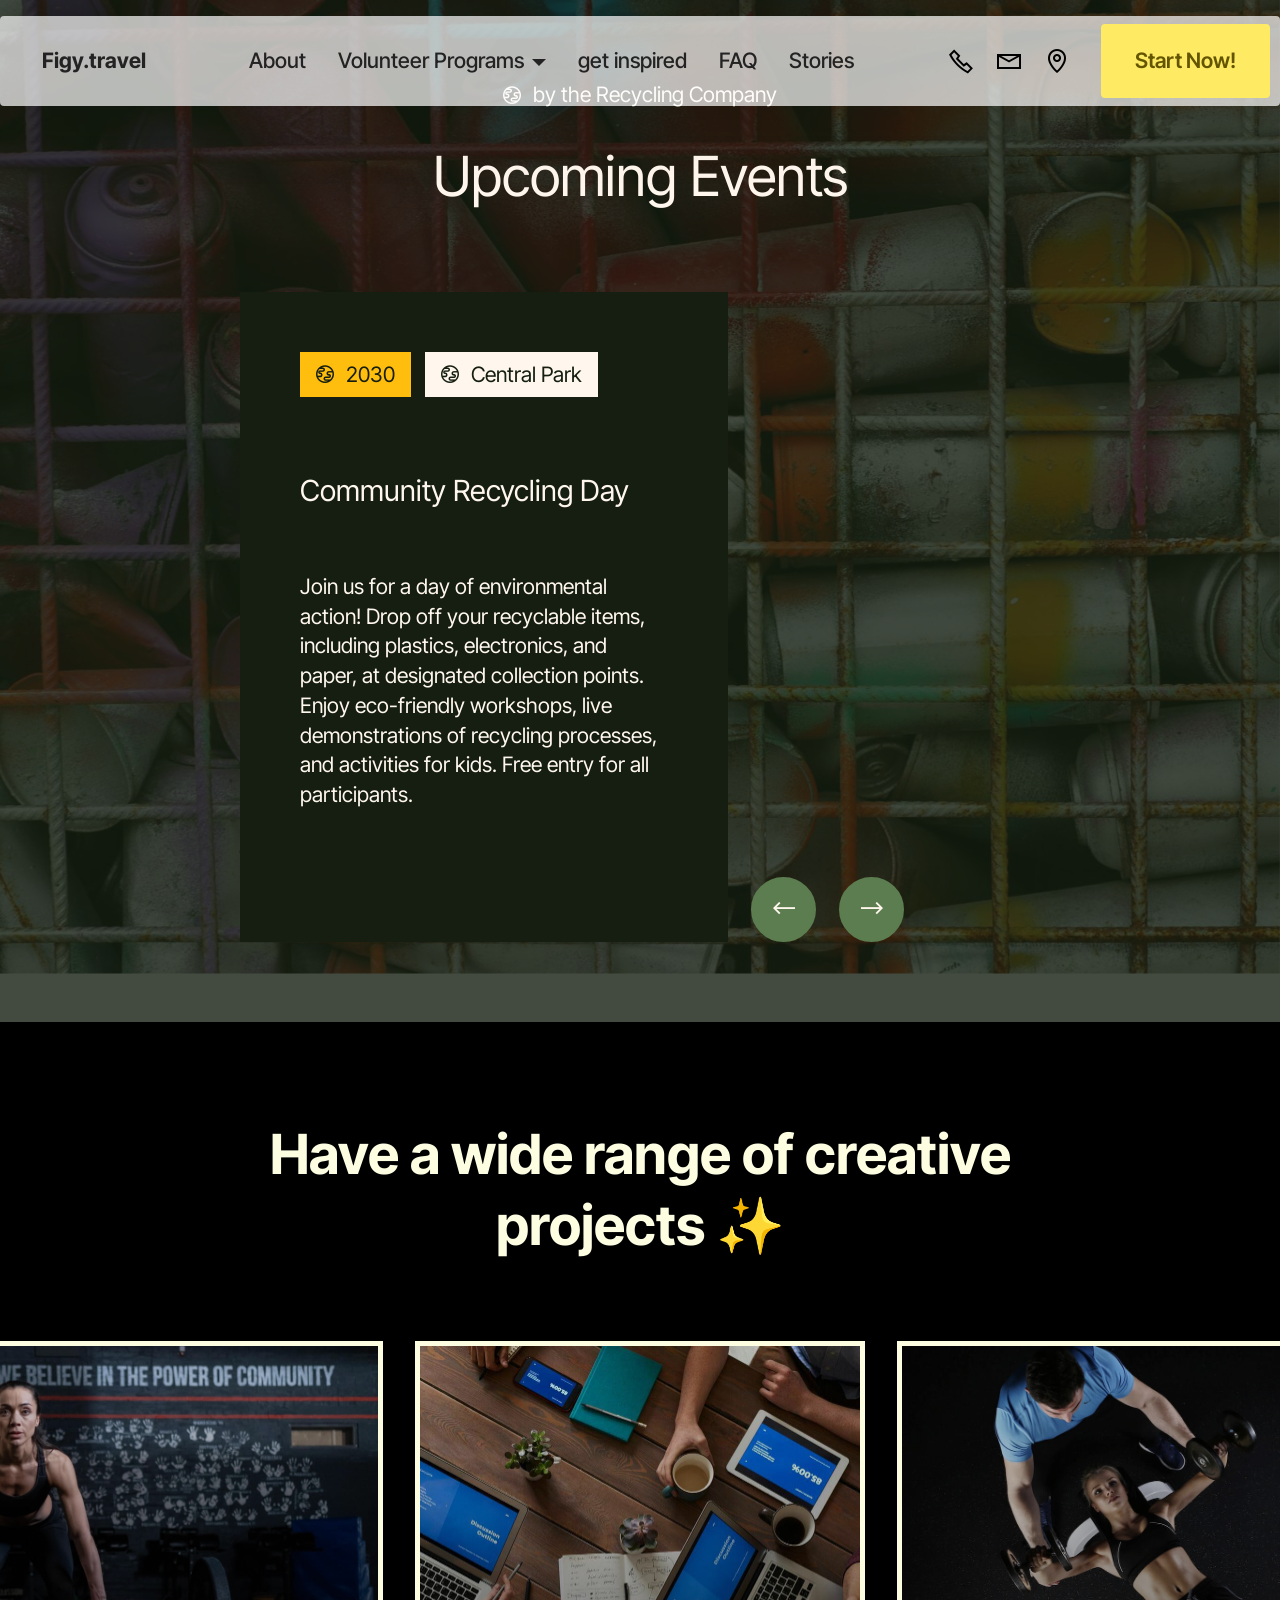
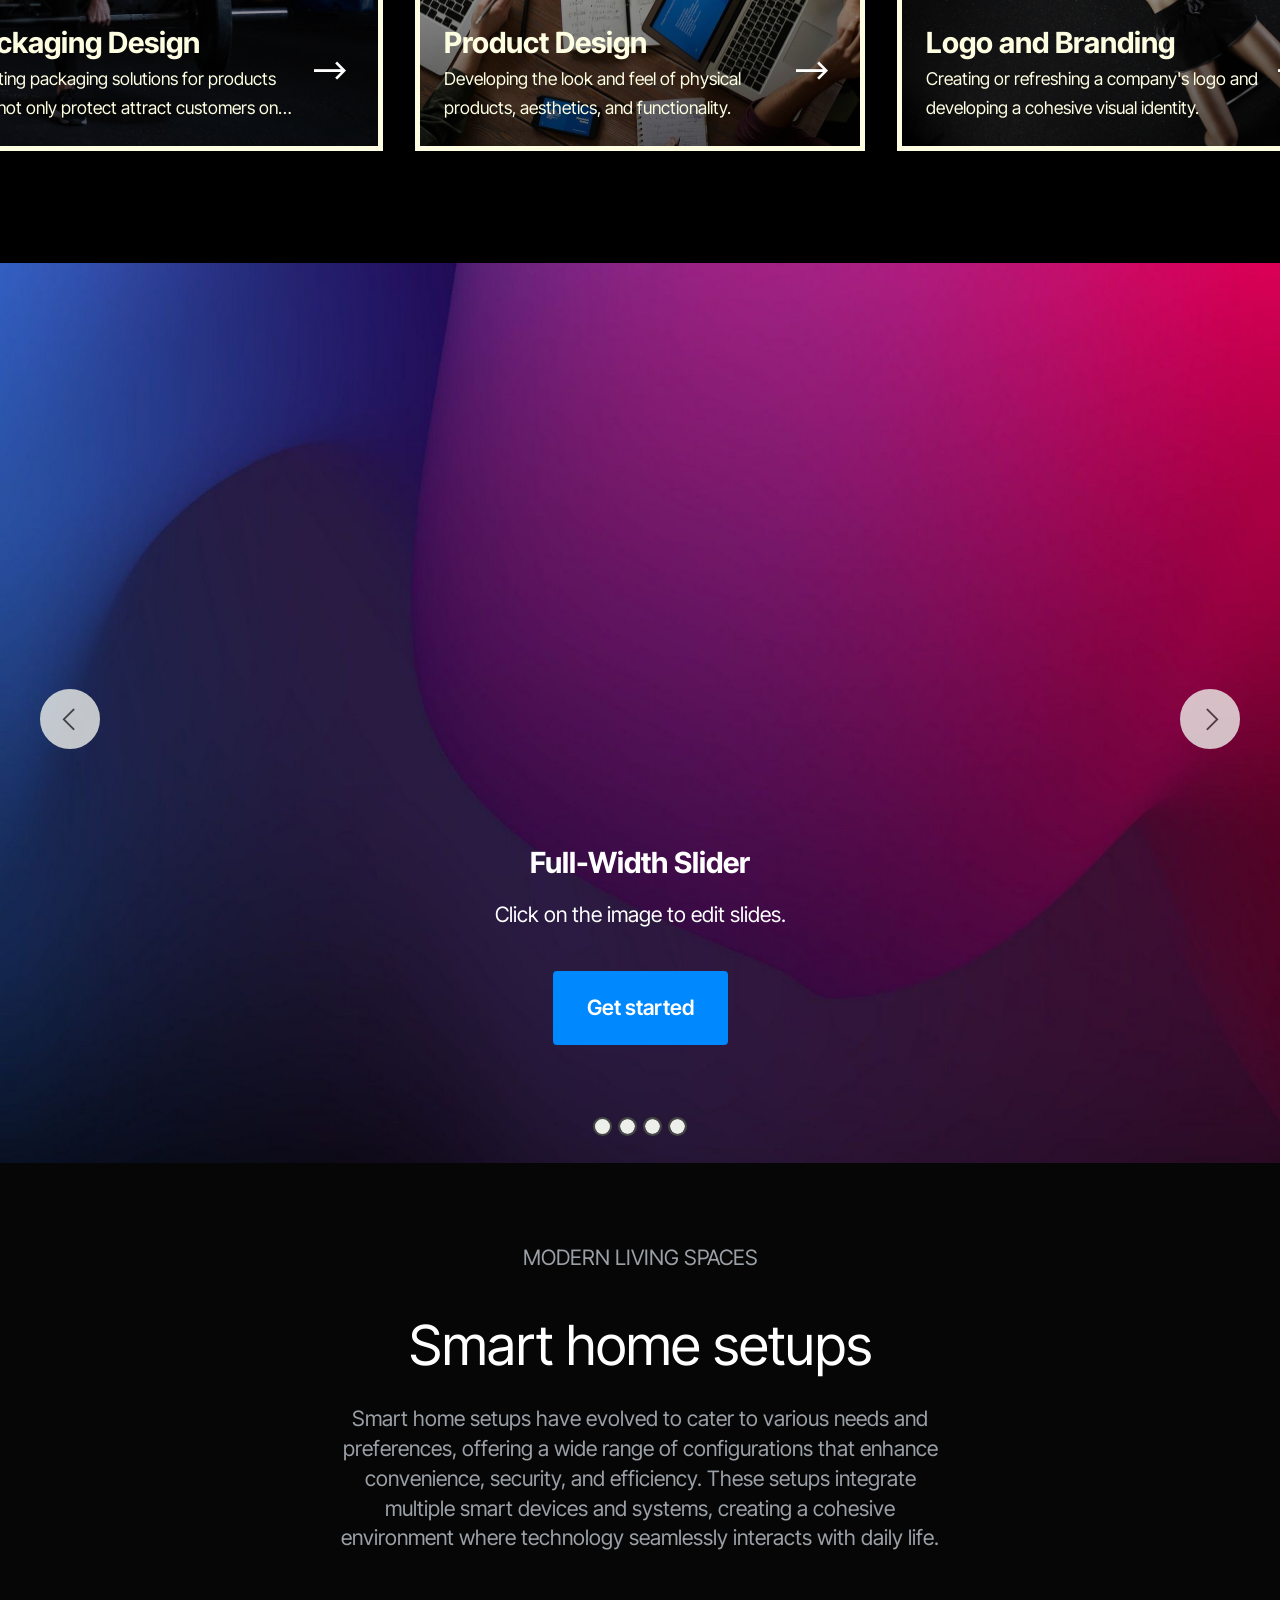
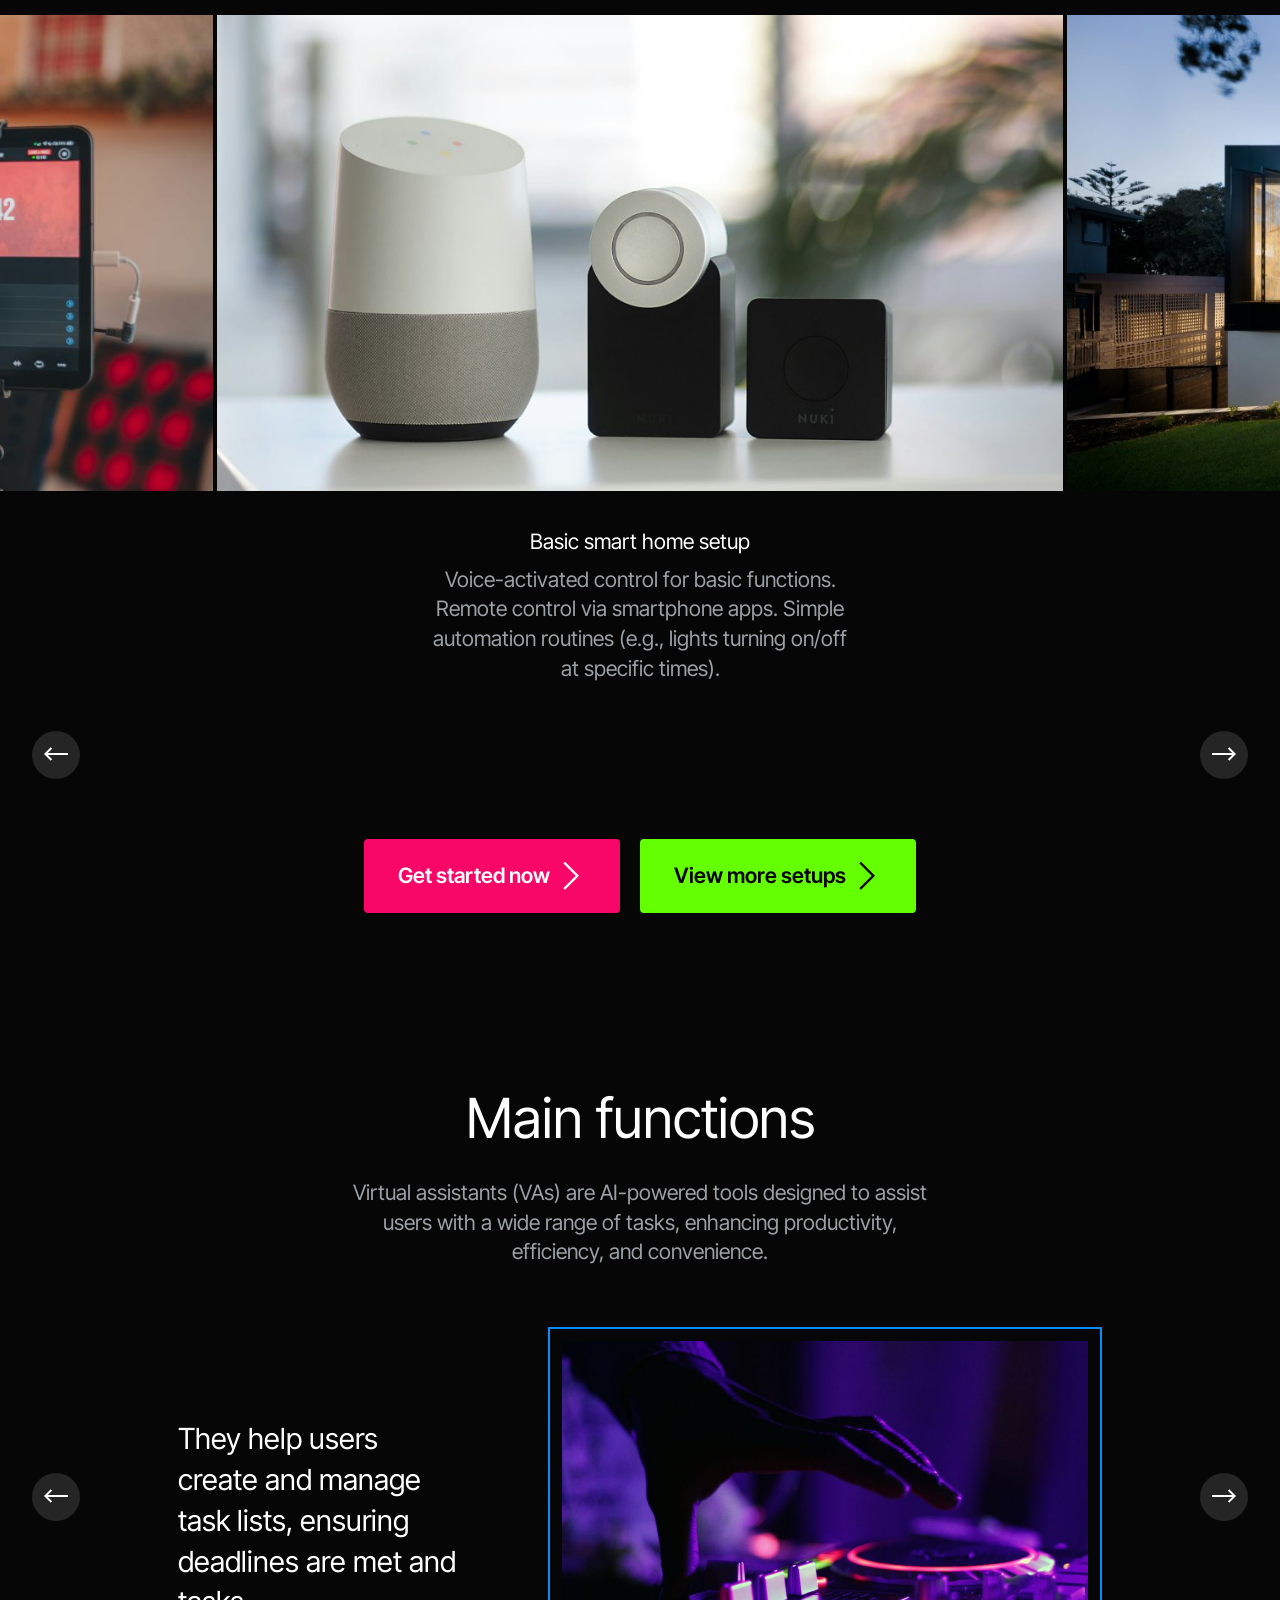
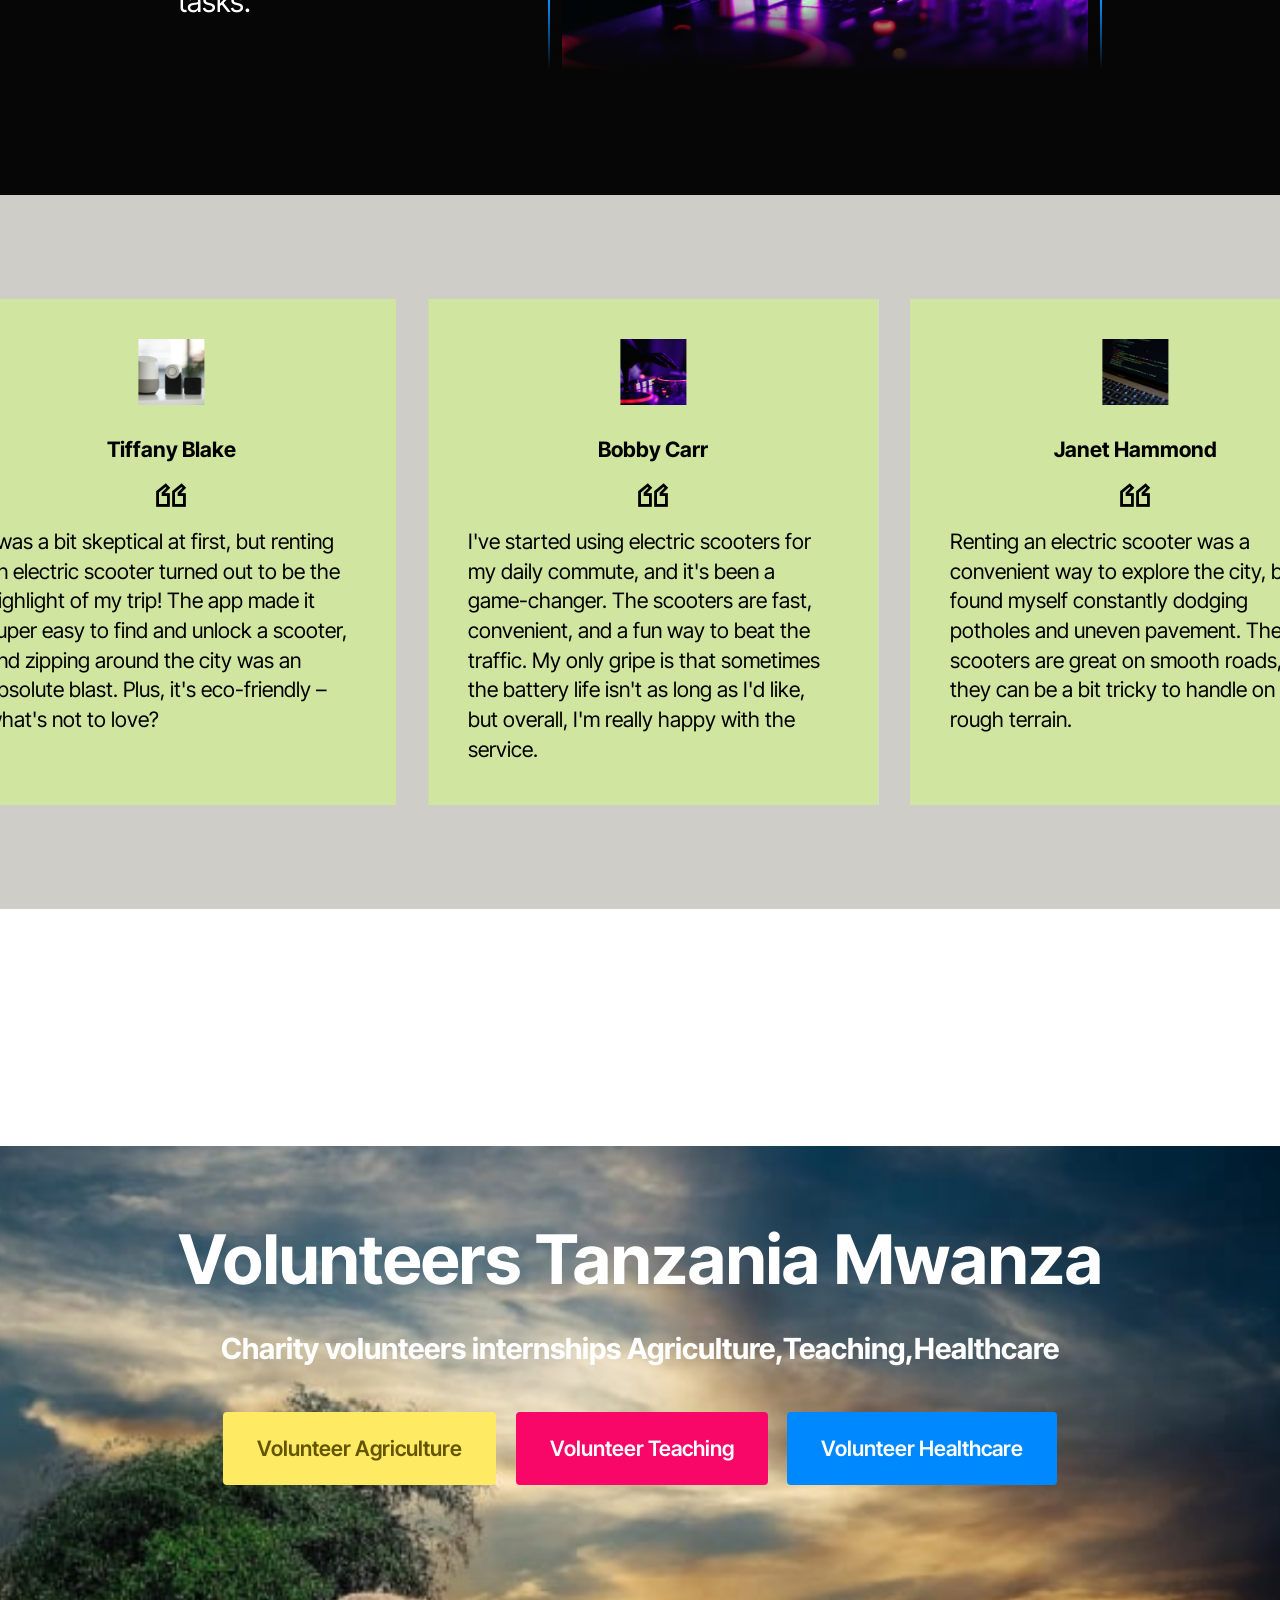
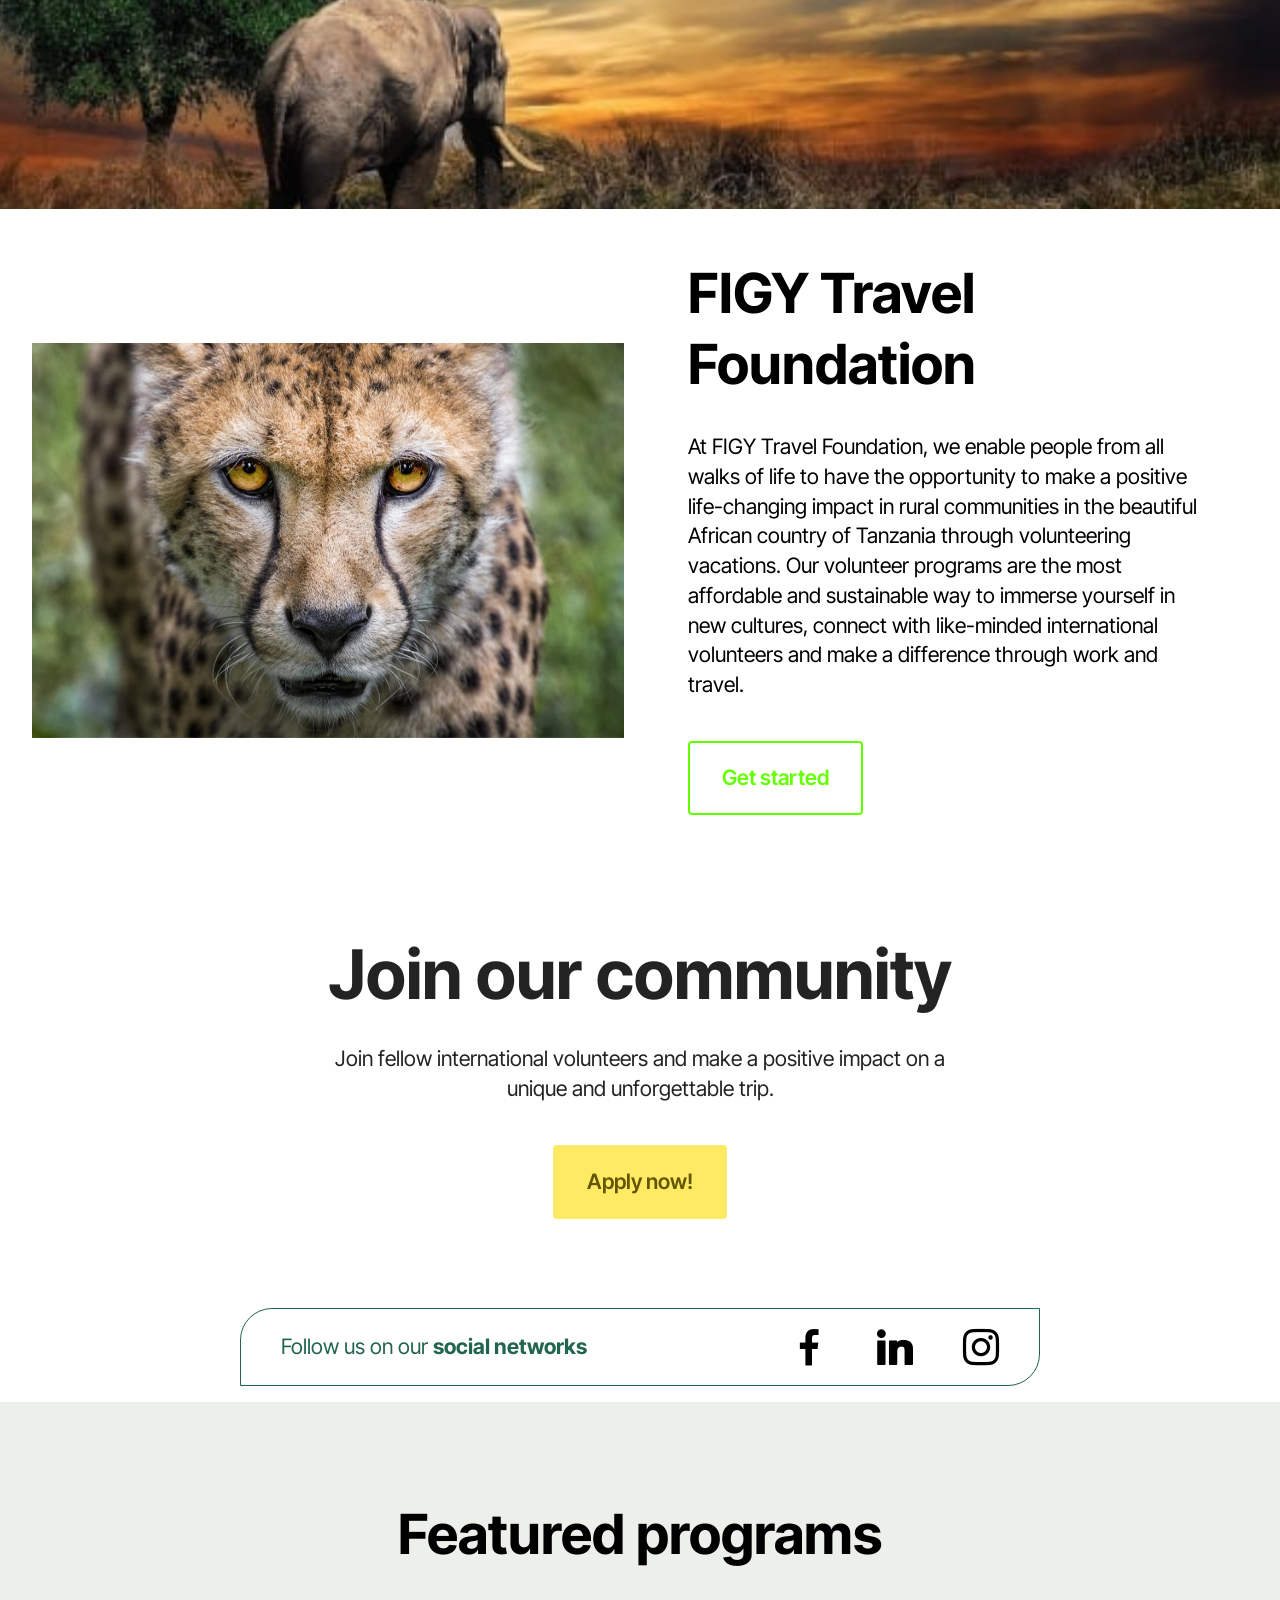
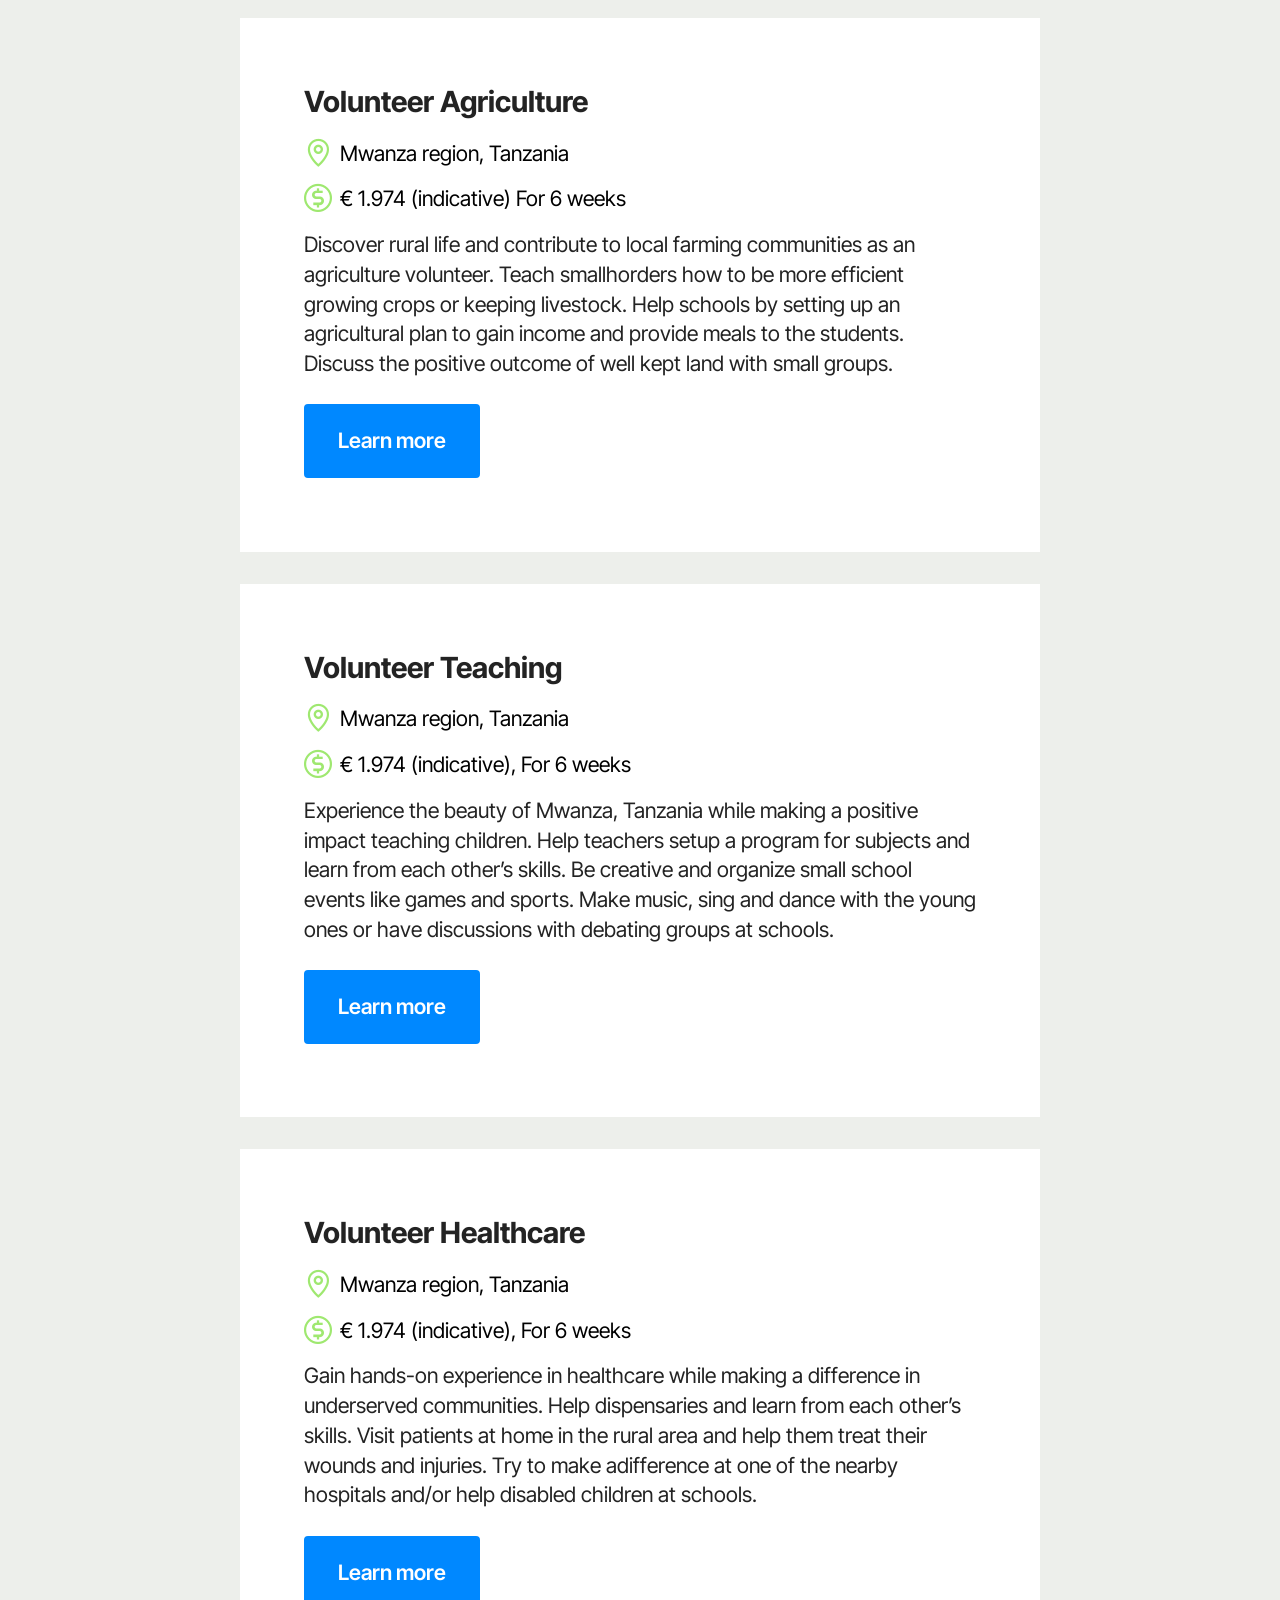
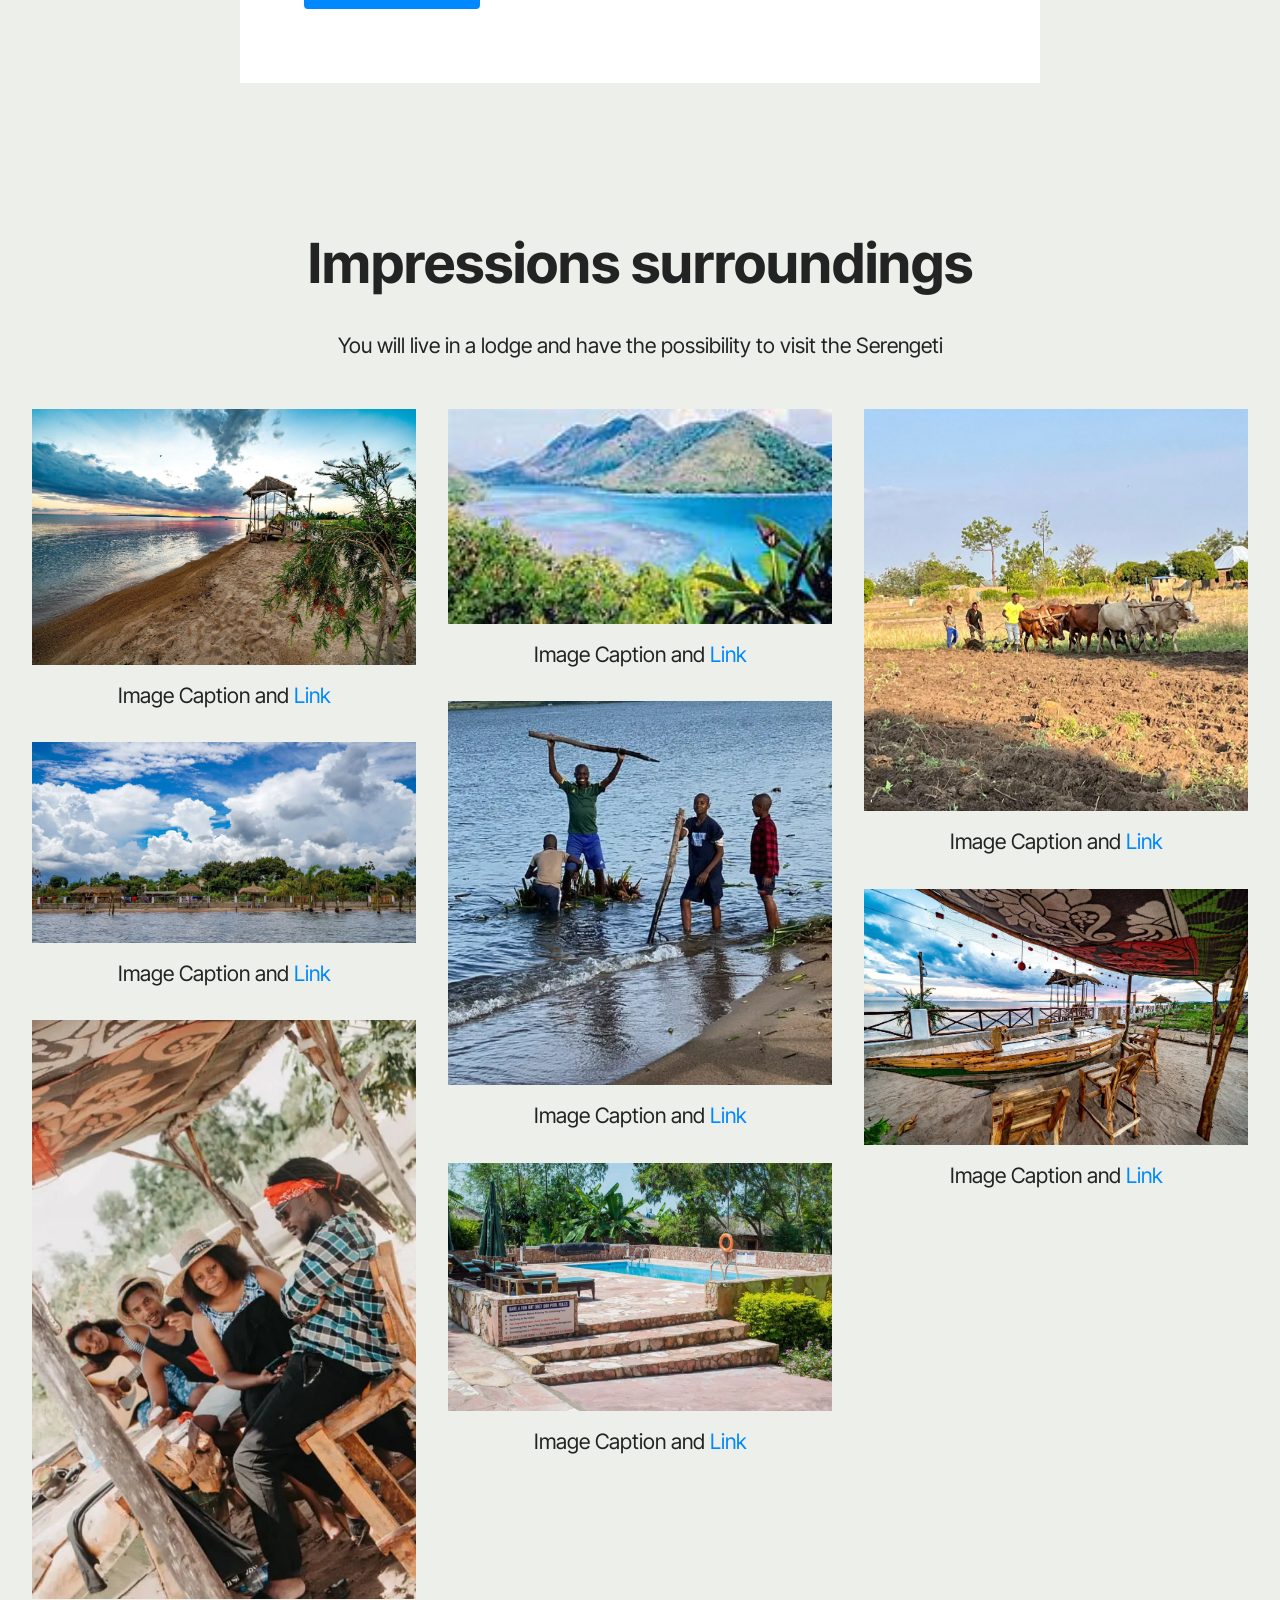
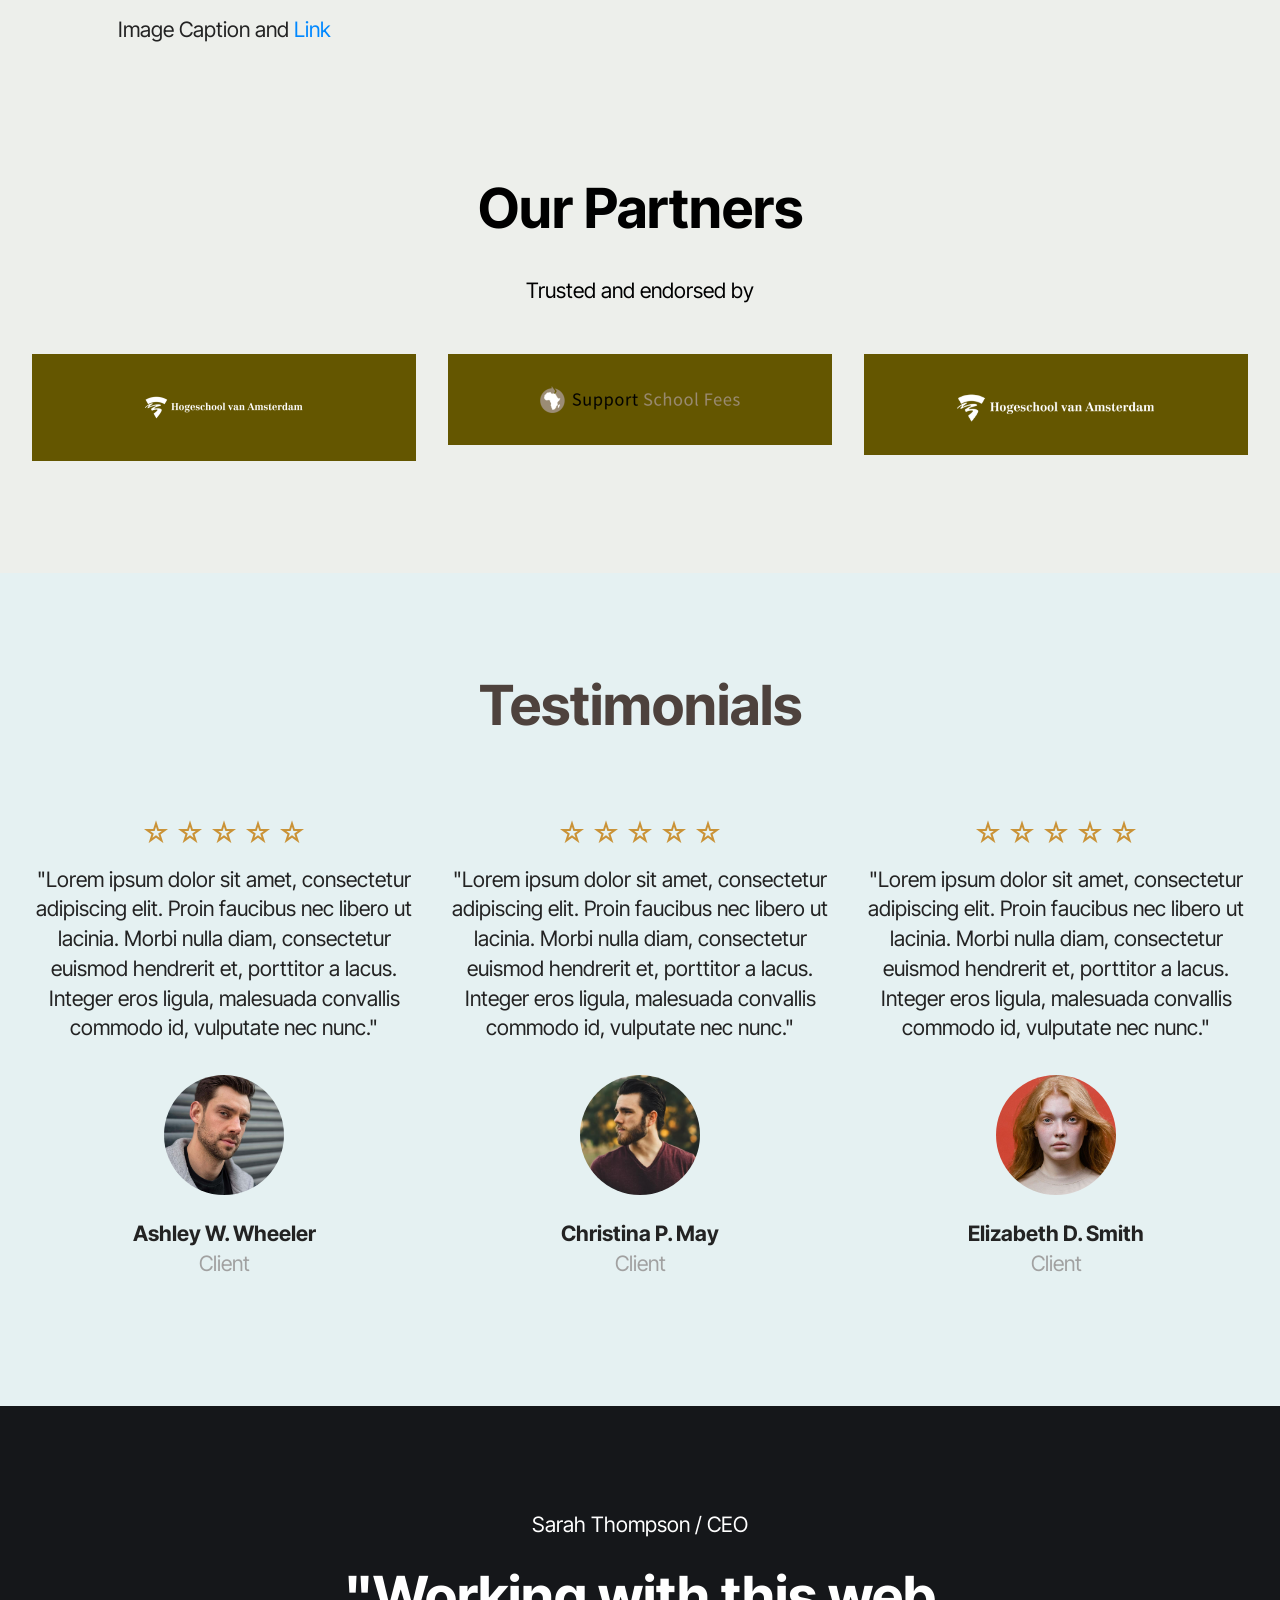
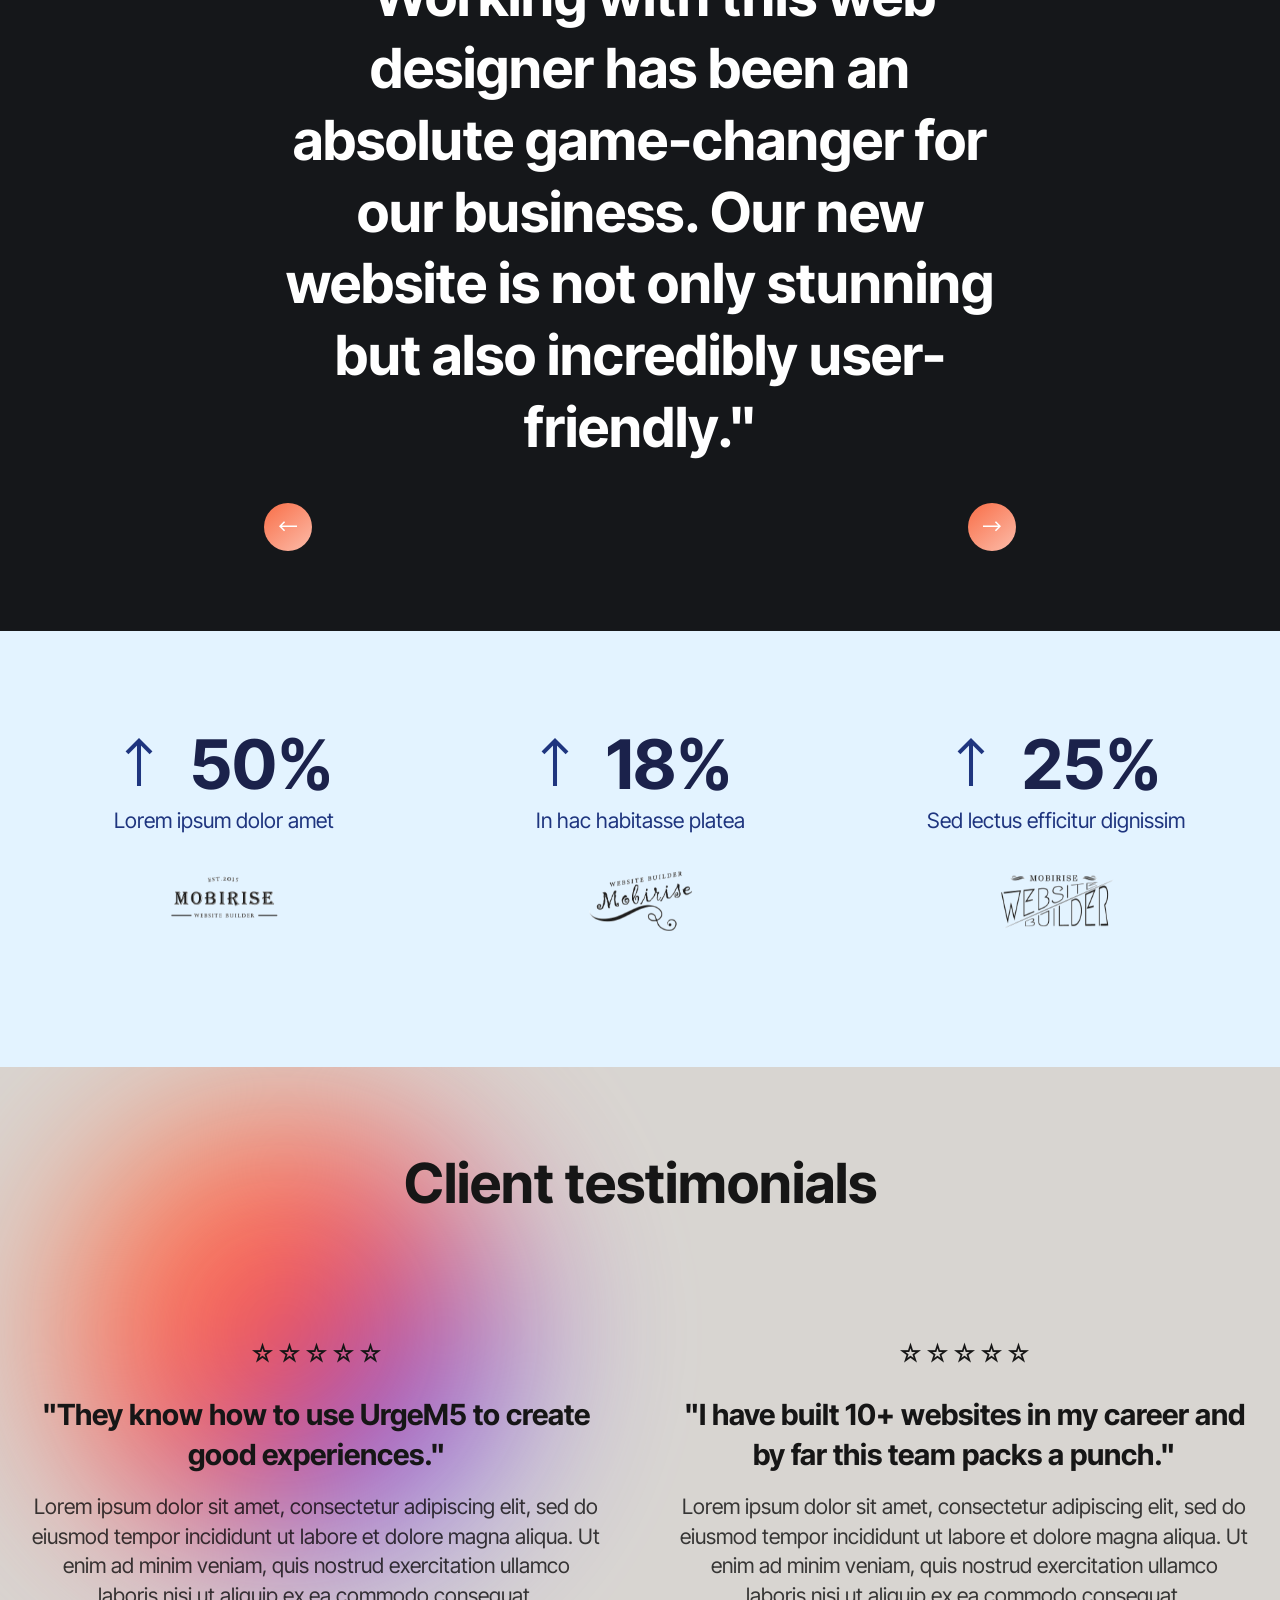
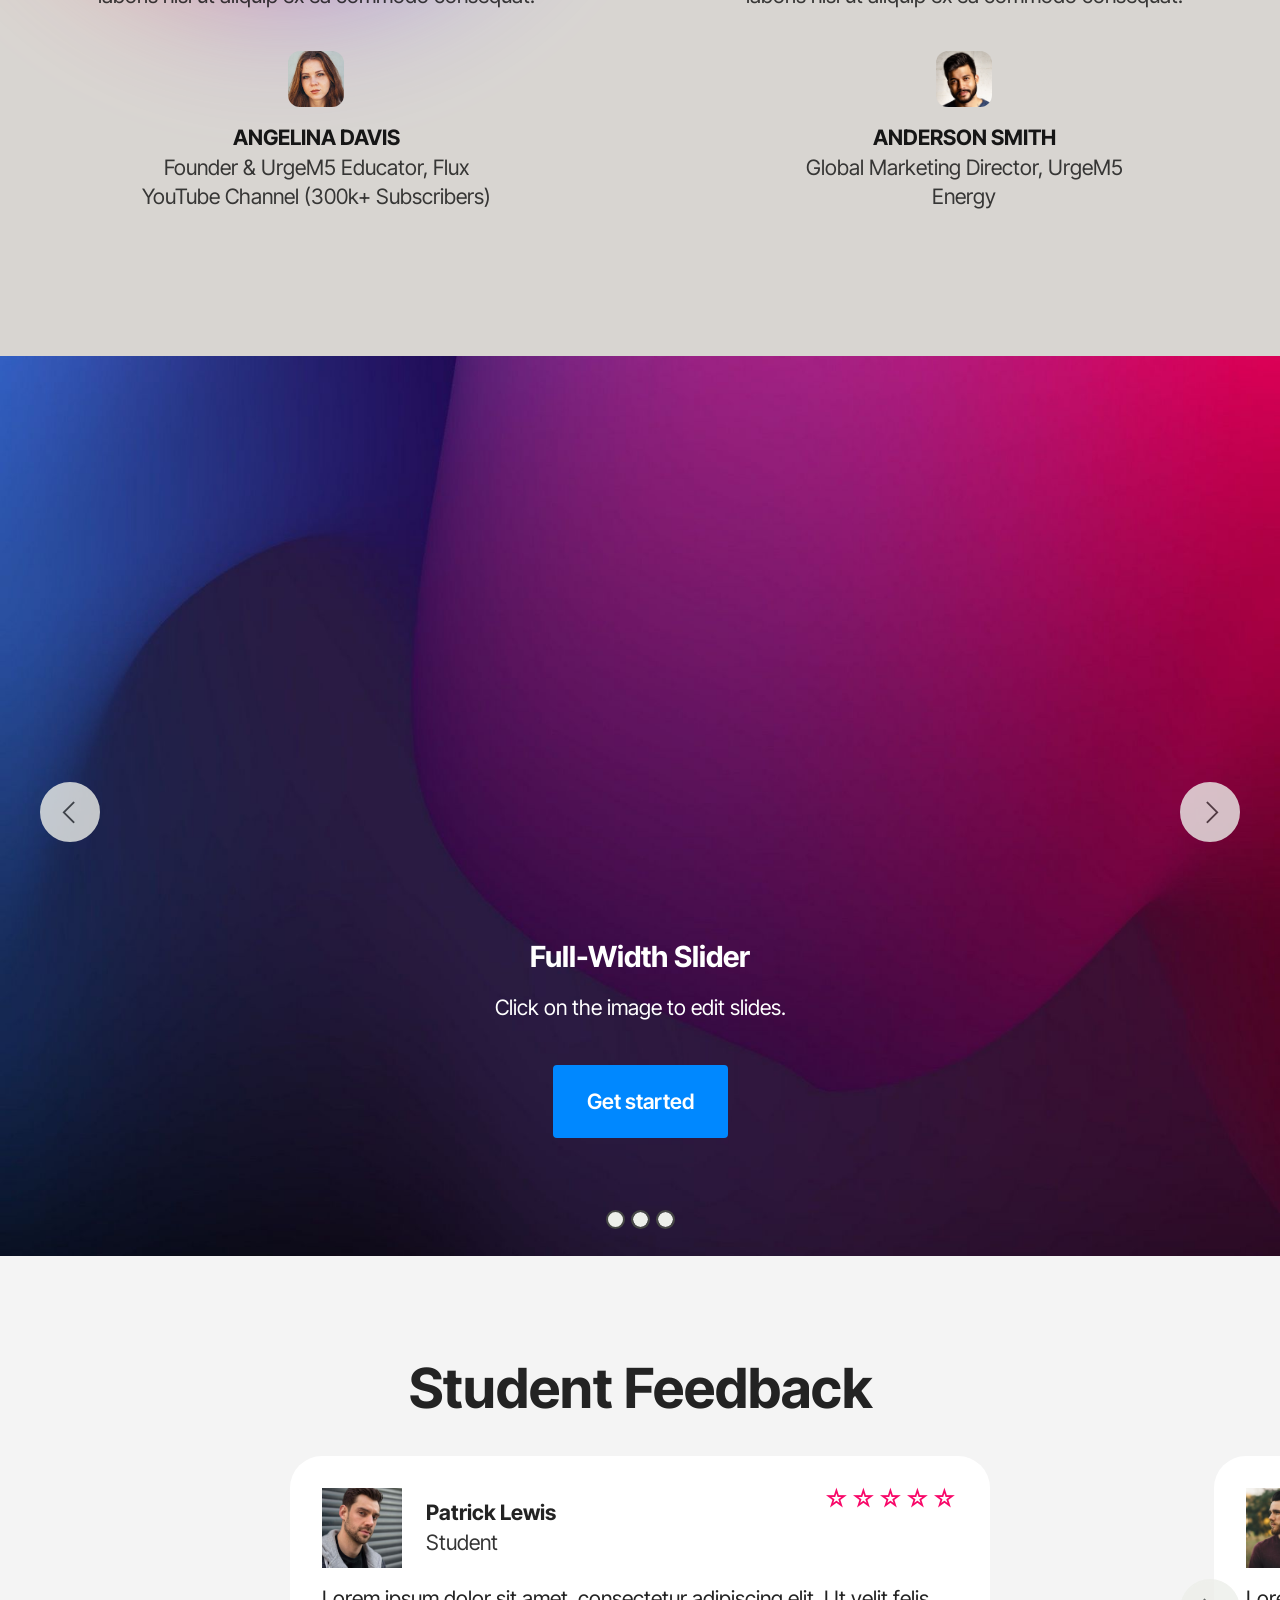
==== commit c19519ef: "create github pages" ====
--- a/page1.html
+++ b/page1.html
@@ -24,7 +24,7 @@
   <link rel="stylesheet" href="assets/gallery/style.css">
   <link rel="preload" href="https://fonts.googleapis.com/css?family=Inter+Tight:100,200,300,400,500,600,700,800,900,100i,200i,300i,400i,500i,600i,700i,800i,900i&display=swap" as="style" onload="this.onload=null;this.rel='stylesheet'">
   <noscript><link rel="stylesheet" href="https://fonts.googleapis.com/css?family=Inter+Tight:100,200,300,400,500,600,700,800,900,100i,200i,300i,400i,500i,600i,700i,800i,900i&display=swap"></noscript>
-  <link rel="preload" as="style" href="assets/mobirise/css/mbr-additional.css?v=GeaPzF"><link rel="stylesheet" href="assets/mobirise/css/mbr-additional.css?v=GeaPzF" type="text/css">
+  <link rel="preload" as="style" href="assets/mobirise/css/mbr-additional.css?v=Wpr6mk"><link rel="stylesheet" href="assets/mobirise/css/mbr-additional.css?v=Wpr6mk" type="text/css">
 
   
   
@@ -457,11 +457,11 @@
 
 <section data-bs-version="5.1" class="slider3 cid-uHesv703nR mbr-fullscreen" id="slider03-1k">
     
-    <div class="carousel slide" id="uIxqA0TeIP" data-interval="5000" data-bs-interval="5000">
+    <div class="carousel slide" id="uIxrVRpPP5" data-interval="5000" data-bs-interval="5000">
         <ol class="carousel-indicators">
-            <li data-slide-to="0" data-bs-slide-to="0" class="active" data-target="#uIxqA0TeIP" data-bs-target="#uIxqA0TeIP"></li>
-            <li data-slide-to="1" data-bs-slide-to="1" data-target="#uIxqA0TeIP" data-bs-target="#uIxqA0TeIP"></li><li data-slide-to="2" data-bs-slide-to="2" data-target="#uIxqA0TeIP" data-bs-target="#uIxqA0TeIP"></li>
-            <li data-slide-to="3" data-bs-slide-to="3" data-target="#uIxqA0TeIP" data-bs-target="#uIxqA0TeIP"></li>
+            <li data-slide-to="0" data-bs-slide-to="0" class="active" data-target="#uIxrVRpPP5" data-bs-target="#uIxrVRpPP5"></li>
+            <li data-slide-to="1" data-bs-slide-to="1" data-target="#uIxrVRpPP5" data-bs-target="#uIxrVRpPP5"></li><li data-slide-to="2" data-bs-slide-to="2" data-target="#uIxrVRpPP5" data-bs-target="#uIxrVRpPP5"></li>
+            <li data-slide-to="3" data-bs-slide-to="3" data-target="#uIxrVRpPP5" data-bs-target="#uIxrVRpPP5"></li>
         </ol>
         <div class="carousel-inner">
             <div class="carousel-item slider-image item active">
@@ -522,11 +522,11 @@
                 </div>
             </div>
         </div>
-        <a class="carousel-control carousel-control-prev" role="button" data-slide="prev" data-bs-slide="prev" href="#uIxqA0TeIP">
+        <a class="carousel-control carousel-control-prev" role="button" data-slide="prev" data-bs-slide="prev" href="#uIxrVRpPP5">
             <span class="mobi-mbri mobi-mbri-arrow-prev" aria-hidden="true"></span>
             <span class="sr-only visually-hidden">Previous</span>
         </a>
-        <a class="carousel-control carousel-control-next" role="button" data-slide="next" data-bs-slide="next" href="#uIxqA0TeIP">
+        <a class="carousel-control carousel-control-next" role="button" data-slide="next" data-bs-slide="next" href="#uIxrVRpPP5">
             <span class="mobi-mbri mobi-mbri-arrow-next" aria-hidden="true"></span>
             <span class="sr-only visually-hidden">Next</span>
         </a>
@@ -1162,8 +1162,8 @@
         </div>
         <div class="row mbr-gallery mbr-masonry" data-masonry="{&quot;percentPosition&quot;: true }">
             <div class="col-12 col-md-6 col-lg-4 item gallery-image">
-                <div class="item-wrapper" data-toggle="modal" data-bs-toggle="modal" data-target="#uIxqA7nbQ9-modal" data-bs-target="#uIxqA7nbQ9-modal">
-                    <img class="w-100" src="assets/images/tanzania-travel-lodge-lake-view-in-the-evening.webp" alt="Volunteers-Tanzania" data-slide-to="0" data-bs-slide-to="0" data-target="#lb-uIxqA7nbQ9" data-bs-target="#lb-uIxqA7nbQ9">
+                <div class="item-wrapper" data-toggle="modal" data-bs-toggle="modal" data-target="#uIxrVUi0KY-modal" data-bs-target="#uIxrVUi0KY-modal">
+                    <img class="w-100" src="assets/images/tanzania-travel-lodge-lake-view-in-the-evening.webp" alt="Volunteers-Tanzania" data-slide-to="0" data-bs-slide-to="0" data-target="#lb-uIxrVUi0KY" data-bs-target="#lb-uIxrVUi0KY">
                     <div class="icon-wrapper">
                         <span class="mobi-mbri mobi-mbri-search mbr-iconfont mbr-iconfont-btn"></span>
                     </div>
@@ -1173,8 +1173,8 @@
                 </h6>
             </div>
             <div class="col-12 col-md-6 col-lg-4 item gallery-image">
-                <div class="item-wrapper" data-toggle="modal" data-bs-toggle="modal" data-target="#uIxqA7nbQ9-modal" data-bs-target="#uIxqA7nbQ9-modal">
-                    <img class="w-100" src="assets/images/tanzania-mwanza-top10-sanaane-island-national-parc-200x112.webp" alt="" data-slide-to="1" data-bs-slide-to="1" data-target="#lb-uIxqA7nbQ9" data-bs-target="#lb-uIxqA7nbQ9">
+                <div class="item-wrapper" data-toggle="modal" data-bs-toggle="modal" data-target="#uIxrVUi0KY-modal" data-bs-target="#uIxrVUi0KY-modal">
+                    <img class="w-100" src="assets/images/tanzania-mwanza-top10-sanaane-island-national-parc-200x112.webp" alt="" data-slide-to="1" data-bs-slide-to="1" data-target="#lb-uIxrVUi0KY" data-bs-target="#lb-uIxrVUi0KY">
                     <div class="icon-wrapper">
                         <span class="mobi-mbri mobi-mbri-search mbr-iconfont mbr-iconfont-btn"></span>
                     </div>
@@ -1184,8 +1184,8 @@
                 </h6>
             </div>
             <div class="col-12 col-md-6 col-lg-4 item gallery-image">
-                <div class="item-wrapper" data-toggle="modal" data-bs-toggle="modal" data-target="#uIxqA7nbQ9-modal" data-bs-target="#uIxqA7nbQ9-modal">
-                    <img class="w-100" src="assets/images/tanzania-travel-lodge-agriculture.webp" alt="" data-slide-to="2" data-bs-slide-to="2" data-target="#lb-uIxqA7nbQ9" data-bs-target="#lb-uIxqA7nbQ9">
+                <div class="item-wrapper" data-toggle="modal" data-bs-toggle="modal" data-target="#uIxrVUi0KY-modal" data-bs-target="#uIxrVUi0KY-modal">
+                    <img class="w-100" src="assets/images/tanzania-travel-lodge-agriculture.webp" alt="" data-slide-to="2" data-bs-slide-to="2" data-target="#lb-uIxrVUi0KY" data-bs-target="#lb-uIxrVUi0KY">
                     <div class="icon-wrapper">
                         <span class="mobi-mbri mobi-mbri-search mbr-iconfont mbr-iconfont-btn"></span>
                     </div>
@@ -1195,8 +1195,8 @@
                 </h6>
             </div>
             <div class="col-12 col-md-6 col-lg-4 item gallery-image">
-                <div class="item-wrapper" data-toggle="modal" data-bs-toggle="modal" data-target="#uIxqA7nbQ9-modal" data-bs-target="#uIxqA7nbQ9-modal">
-                    <img class="w-100" src="assets/images/tanzania-travel-lodge-locals-swimming.webp" alt="" data-slide-to="3" data-bs-slide-to="3" data-target="#lb-uIxqA7nbQ9" data-bs-target="#lb-uIxqA7nbQ9">
+                <div class="item-wrapper" data-toggle="modal" data-bs-toggle="modal" data-target="#uIxrVUi0KY-modal" data-bs-target="#uIxrVUi0KY-modal">
+                    <img class="w-100" src="assets/images/tanzania-travel-lodge-locals-swimming.webp" alt="" data-slide-to="3" data-bs-slide-to="3" data-target="#lb-uIxrVUi0KY" data-bs-target="#lb-uIxrVUi0KY">
                     <div class="icon-wrapper">
                         <span class="mobi-mbri mobi-mbri-search mbr-iconfont mbr-iconfont-btn"></span>
                     </div>
@@ -1206,8 +1206,8 @@
                 </h6>
             </div>
             <div class="col-12 col-md-6 col-lg-4 item gallery-image">
-                <div class="item-wrapper" data-toggle="modal" data-bs-toggle="modal" data-target="#uIxqA7nbQ9-modal" data-bs-target="#uIxqA7nbQ9-modal">
-                    <img class="w-100" src="assets/images/volunteers-tanzania-coastline.webp" alt="" data-slide-to="4" data-bs-slide-to="4" data-target="#lb-uIxqA7nbQ9" data-bs-target="#lb-uIxqA7nbQ9">
+                <div class="item-wrapper" data-toggle="modal" data-bs-toggle="modal" data-target="#uIxrVUi0KY-modal" data-bs-target="#uIxrVUi0KY-modal">
+                    <img class="w-100" src="assets/images/volunteers-tanzania-coastline.webp" alt="" data-slide-to="4" data-bs-slide-to="4" data-target="#lb-uIxrVUi0KY" data-bs-target="#lb-uIxrVUi0KY">
                     <div class="icon-wrapper">
                         <span class="mobi-mbri mobi-mbri-search mbr-iconfont mbr-iconfont-btn"></span>
                     </div>
@@ -1217,8 +1217,8 @@
                 </h6>
             </div>
             <div class="col-12 col-md-6 col-lg-4 item gallery-image">
-                <div class="item-wrapper" data-toggle="modal" data-bs-toggle="modal" data-target="#uIxqA7nbQ9-modal" data-bs-target="#uIxqA7nbQ9-modal">
-                    <img class="w-100" src="assets/images/volunteers-tanzania-relaxing-by-the-beach.webp" alt="" data-slide-to="5" data-bs-slide-to="5" data-target="#lb-uIxqA7nbQ9" data-bs-target="#lb-uIxqA7nbQ9">
+                <div class="item-wrapper" data-toggle="modal" data-bs-toggle="modal" data-target="#uIxrVUi0KY-modal" data-bs-target="#uIxrVUi0KY-modal">
+                    <img class="w-100" src="assets/images/volunteers-tanzania-relaxing-by-the-beach.webp" alt="" data-slide-to="5" data-bs-slide-to="5" data-target="#lb-uIxrVUi0KY" data-bs-target="#lb-uIxrVUi0KY">
                     <div class="icon-wrapper">
                         <span class="mobi-mbri mobi-mbri-search mbr-iconfont mbr-iconfont-btn"></span>
                     </div>
@@ -1227,8 +1227,8 @@
                     Image Caption and <a href="#" class="text-primary">Link</a>
                 </h6>
             </div><div class="col-12 col-md-6 col-lg-4 item gallery-image">
-                <div class="item-wrapper" data-toggle="modal" data-bs-toggle="modal" data-target="#uIxqA7nbQ9-modal" data-bs-target="#uIxqA7nbQ9-modal">
-                    <img class="w-100" src="assets/images/volunteers-tanzania-sitting-with-the-locals.webp" alt="" data-slide-to="6" data-bs-slide-to="6" data-target="#lb-uIxqA7nbQ9" data-bs-target="#lb-uIxqA7nbQ9">
+                <div class="item-wrapper" data-toggle="modal" data-bs-toggle="modal" data-target="#uIxrVUi0KY-modal" data-bs-target="#uIxrVUi0KY-modal">
+                    <img class="w-100" src="assets/images/volunteers-tanzania-sitting-with-the-locals.webp" alt="" data-slide-to="6" data-bs-slide-to="6" data-target="#lb-uIxrVUi0KY" data-bs-target="#lb-uIxrVUi0KY">
                     <div class="icon-wrapper">
                         <span class="mobi-mbri mobi-mbri-search mbr-iconfont mbr-iconfont-btn"></span>
                     </div>
@@ -1237,8 +1237,8 @@
                     Image Caption and <a href="#" class="text-primary">Link</a>
                 </h6>
             </div><div class="col-12 col-md-6 col-lg-4 item gallery-image">
-                <div class="item-wrapper" data-toggle="modal" data-bs-toggle="modal" data-target="#uIxqA7nbQ9-modal" data-bs-target="#uIxqA7nbQ9-modal">
-                    <img class="w-100" src="assets/images/volunteers-tanzania-pool.webp" alt="" data-slide-to="7" data-bs-slide-to="7" data-target="#lb-uIxqA7nbQ9" data-bs-target="#lb-uIxqA7nbQ9">
+                <div class="item-wrapper" data-toggle="modal" data-bs-toggle="modal" data-target="#uIxrVUi0KY-modal" data-bs-target="#uIxrVUi0KY-modal">
+                    <img class="w-100" src="assets/images/volunteers-tanzania-pool.webp" alt="" data-slide-to="7" data-bs-slide-to="7" data-target="#lb-uIxrVUi0KY" data-bs-target="#lb-uIxrVUi0KY">
                     <div class="icon-wrapper">
                         <span class="mobi-mbri mobi-mbri-search mbr-iconfont mbr-iconfont-btn"></span>
                     </div>
@@ -1250,11 +1250,11 @@
             
         </div>
 
-        <div class="modal mbr-slider" tabindex="-1" role="dialog" aria-hidden="true" id="uIxqA7nbQ9-modal">
+        <div class="modal mbr-slider" tabindex="-1" role="dialog" aria-hidden="true" id="uIxrVUi0KY-modal">
             <div class="modal-dialog" role="document">
                 <div class="modal-content">
                     <div class="modal-body">
-                        <div class="carousel slide" id="lb-uIxqA7nbQ9" data-interval="5000" data-bs-interval="5000">
+                        <div class="carousel slide" id="lb-uIxrVUi0KY" data-interval="5000" data-bs-interval="5000">
                             <div class="carousel-inner">
                                 <div class="carousel-item active">
                                     <img class="d-block w-100" src="assets/images/tanzania-travel-lodge-lake-view-in-the-evening.webp" alt="">
@@ -1281,21 +1281,21 @@
                                 
                             </div>
                             <ol class="carousel-indicators">
-                                <li data-slide-to="0" data-bs-slide-to="0" class="active" data-target="#lb-uIxqA7nbQ9" data-bs-target="#lb-uIxqA7nbQ9"></li>
-                                <li data-slide-to="1" data-bs-slide-to="1" data-target="#lb-uIxqA7nbQ9" data-bs-target="#lb-uIxqA7nbQ9"></li>
-                                <li data-slide-to="2" data-bs-slide-to="2" data-target="#lb-uIxqA7nbQ9" data-bs-target="#lb-uIxqA7nbQ9"></li>
-                                <li data-slide-to="3" data-bs-slide-to="3" data-target="#lb-uIxqA7nbQ9" data-bs-target="#lb-uIxqA7nbQ9"></li>
-                                <li data-slide-to="4" data-bs-slide-to="4" data-target="#lb-uIxqA7nbQ9" data-bs-target="#lb-uIxqA7nbQ9"></li>
-                                <li data-slide-to="5" data-bs-slide-to="5" data-target="#lb-uIxqA7nbQ9" data-bs-target="#lb-uIxqA7nbQ9"></li><li data-slide-to="6" data-bs-slide-to="6" data-target="#lb-uIxqA7nbQ9" data-bs-target="#lb-uIxqA7nbQ9"></li><li data-slide-to="7" data-bs-slide-to="7" data-target="#lb-uIxqA7nbQ9" data-bs-target="#lb-uIxqA7nbQ9"></li>
+                                <li data-slide-to="0" data-bs-slide-to="0" class="active" data-target="#lb-uIxrVUi0KY" data-bs-target="#lb-uIxrVUi0KY"></li>
+                                <li data-slide-to="1" data-bs-slide-to="1" data-target="#lb-uIxrVUi0KY" data-bs-target="#lb-uIxrVUi0KY"></li>
+                                <li data-slide-to="2" data-bs-slide-to="2" data-target="#lb-uIxrVUi0KY" data-bs-target="#lb-uIxrVUi0KY"></li>
+                                <li data-slide-to="3" data-bs-slide-to="3" data-target="#lb-uIxrVUi0KY" data-bs-target="#lb-uIxrVUi0KY"></li>
+                                <li data-slide-to="4" data-bs-slide-to="4" data-target="#lb-uIxrVUi0KY" data-bs-target="#lb-uIxrVUi0KY"></li>
+                                <li data-slide-to="5" data-bs-slide-to="5" data-target="#lb-uIxrVUi0KY" data-bs-target="#lb-uIxrVUi0KY"></li><li data-slide-to="6" data-bs-slide-to="6" data-target="#lb-uIxrVUi0KY" data-bs-target="#lb-uIxrVUi0KY"></li><li data-slide-to="7" data-bs-slide-to="7" data-target="#lb-uIxrVUi0KY" data-bs-target="#lb-uIxrVUi0KY"></li>
                                 
                             </ol>
                             <a role="button" href="" class="close" data-dismiss="modal" data-bs-dismiss="modal" aria-label="Close">
                             </a>
-                            <a class="carousel-control-prev carousel-control" role="button" data-slide="prev" data-bs-slide="prev" href="#lb-uIxqA7nbQ9">
+                            <a class="carousel-control-prev carousel-control" role="button" data-slide="prev" data-bs-slide="prev" href="#lb-uIxrVUi0KY">
                                 <span class="mobi-mbri mobi-mbri-arrow-prev" aria-hidden="true"></span>
                                 <span class="sr-only visually-hidden">Previous</span>
                             </a>
-                            <a class="carousel-control-next carousel-control" role="button" data-slide="next" data-bs-slide="next" href="#lb-uIxqA7nbQ9">
+                            <a class="carousel-control-next carousel-control" role="button" data-slide="next" data-bs-slide="next" href="#lb-uIxrVUi0KY">
                                 <span class="mobi-mbri mobi-mbri-arrow-next" aria-hidden="true"></span>
                                 <span class="sr-only visually-hidden">Next</span>
                             </a>
@@ -1693,11 +1693,11 @@
 
 <section data-bs-version="5.1" class="slider3 cid-uHesvHnox4 mbr-fullscreen" id="slider03-1z">
     
-    <div class="carousel slide" id="uIxqAa4A73" data-interval="5000" data-bs-interval="5000">
+    <div class="carousel slide" id="uIxrVXiiRW" data-interval="5000" data-bs-interval="5000">
         <ol class="carousel-indicators">
-            <li data-slide-to="0" data-bs-slide-to="0" class="active" data-target="#uIxqAa4A73" data-bs-target="#uIxqAa4A73"></li>
-            <li data-slide-to="1" data-bs-slide-to="1" data-target="#uIxqAa4A73" data-bs-target="#uIxqAa4A73"></li>
-            <li data-slide-to="2" data-bs-slide-to="2" data-target="#uIxqAa4A73" data-bs-target="#uIxqAa4A73"></li>
+            <li data-slide-to="0" data-bs-slide-to="0" class="active" data-target="#uIxrVXiiRW" data-bs-target="#uIxrVXiiRW"></li>
+            <li data-slide-to="1" data-bs-slide-to="1" data-target="#uIxrVXiiRW" data-bs-target="#uIxrVXiiRW"></li>
+            <li data-slide-to="2" data-bs-slide-to="2" data-target="#uIxrVXiiRW" data-bs-target="#uIxrVXiiRW"></li>
         </ol>
         <div class="carousel-inner">
             <div class="carousel-item slider-image item active">
@@ -1746,11 +1746,11 @@
                 </div>
             </div>
         </div>
-        <a class="carousel-control carousel-control-prev" role="button" data-slide="prev" data-bs-slide="prev" href="#uIxqAa4A73">
+        <a class="carousel-control carousel-control-prev" role="button" data-slide="prev" data-bs-slide="prev" href="#uIxrVXiiRW">
             <span class="mobi-mbri mobi-mbri-arrow-prev" aria-hidden="true"></span>
             <span class="sr-only visually-hidden">Previous</span>
         </a>
-        <a class="carousel-control carousel-control-next" role="button" data-slide="next" data-bs-slide="next" href="#uIxqAa4A73">
+        <a class="carousel-control carousel-control-next" role="button" data-slide="next" data-bs-slide="next" href="#uIxrVXiiRW">
             <span class="mobi-mbri mobi-mbri-arrow-next" aria-hidden="true"></span>
             <span class="sr-only visually-hidden">Next</span>
         </a>
@@ -2045,7 +2045,7 @@
     <div class="container">
         <div class="row justify-content-center">
             <div class="col-12 col-md-">
-                <div class="carousel slide" id="uIxqAbryjM" data-interval="5000" data-bs-interval="5000">
+                <div class="carousel slide" id="uIxrVZ0p3k" data-interval="5000" data-bs-interval="5000">
                     <div class="carousel-inner">
                         <div class="carousel-item slider-image item active">
                             <div class="media-container-row">
@@ -2103,9 +2103,9 @@
                         </div>
                     </div>
                     <ol class="carousel-indicators">
-                        <li data-slide-to="0" data-bs-slide-to="0" class="active" data-target="#uIxqAbryjM" data-bs-target="#uIxqAbryjM"><img src="assets/images/team3.webp"></li>
-                        <li data-slide-to="1" data-bs-slide-to="1" data-target="#uIxqAbryjM" data-bs-target="#uIxqAbryjM"><img src="assets/images/team1.webp"></li>
-                        <li data-slide-to="2" data-bs-slide-to="2" data-target="#uIxqAbryjM" data-bs-target="#uIxqAbryjM"><img src="assets/images/team2.webp"></li>
+                        <li data-slide-to="0" data-bs-slide-to="0" class="active" data-target="#uIxrVZ0p3k" data-bs-target="#uIxrVZ0p3k"><img src="assets/images/team3.webp"></li>
+                        <li data-slide-to="1" data-bs-slide-to="1" data-target="#uIxrVZ0p3k" data-bs-target="#uIxrVZ0p3k"><img src="assets/images/team1.webp"></li>
+                        <li data-slide-to="2" data-bs-slide-to="2" data-target="#uIxrVZ0p3k" data-bs-target="#uIxrVZ0p3k"><img src="assets/images/team2.webp"></li>
                         
                         
                         
@@ -4162,11 +4162,11 @@
                     <div class="row slider-row">
                         <div class="col-12">
                             <div class="carousel-wrapper">
-                                <div class="carousel slide" id="uIxqAi3DFR" data-interval="5000" data-bs-interval="5000">
+                                <div class="carousel slide" id="uIxrW6T10g" data-interval="5000" data-bs-interval="5000">
                                     <ol class="carousel-indicators">
-                                        <li data-slide-to="0" data-bs-slide-to="0" class="active" data-target="#uIxqAi3DFR" data-bs-target="#uIxqAi3DFR"></li>
-                                        <li data-slide-to="1" data-bs-slide-to="1" data-target="#uIxqAi3DFR" data-bs-target="#uIxqAi3DFR"></li>
-                                        <li data-slide-to="2" data-bs-slide-to="2" data-target="#uIxqAi3DFR" data-bs-target="#uIxqAi3DFR"></li>
+                                        <li data-slide-to="0" data-bs-slide-to="0" class="active" data-target="#uIxrW6T10g" data-bs-target="#uIxrW6T10g"></li>
+                                        <li data-slide-to="1" data-bs-slide-to="1" data-target="#uIxrW6T10g" data-bs-target="#uIxrW6T10g"></li>
+                                        <li data-slide-to="2" data-bs-slide-to="2" data-target="#uIxrW6T10g" data-bs-target="#uIxrW6T10g"></li>
                                     </ol>
                                     <div class="carousel-inner">
 
@@ -4381,11 +4381,11 @@
                                         </div>
 
                                     </div>
-                                    <a class="carousel-control carousel-control-prev" role="button" data-slide="prev" data-bs-slide="prev" href="#uIxqAi3DFR">
+                                    <a class="carousel-control carousel-control-prev" role="button" data-slide="prev" data-bs-slide="prev" href="#uIxrW6T10g">
                                         <span class="mobi-mbri mobi-mbri-arrow-prev" aria-hidden="true"></span>
                                         <span class="sr-only visually-hidden">Previous</span>
                                     </a>
-                                    <a class="carousel-control carousel-control-next" role="button" data-slide="next" data-bs-slide="next" href="#uIxqAi3DFR">
+                                    <a class="carousel-control carousel-control-next" role="button" data-slide="next" data-bs-slide="next" href="#uIxrW6T10g">
                                         <span class="mobi-mbri mobi-mbri-arrow-next" aria-hidden="true"></span>
                                         <span class="sr-only visually-hidden">Next</span>
                                     </a>
@@ -4880,7 +4880,7 @@
 	
 
 	<div class="container-fluid">
-		<div class="carousel slide" id="uIxqAkq8QI" data-ride="carousel" data-bs-ride="carousel" data-interval="3000" data-bs-interval="3000">
+		<div class="carousel slide" id="uIxrW9JJtN" data-ride="carousel" data-bs-ride="carousel" data-interval="3000" data-bs-interval="3000">
 			<div class="carousel-inner">
 				<div class="carousel-item slider-image item active">
 					<div class="item-wrapper">
@@ -4948,11 +4948,11 @@
 				</div>
 			</div>
 
-			<a class="carousel-control carousel-control-prev" role="button" data-slide="prev" data-bs-slide="prev" href="#uIxqAkq8QI">
+			<a class="carousel-control carousel-control-prev" role="button" data-slide="prev" data-bs-slide="prev" href="#uIxrW9JJtN">
 				<span class="mbri-left" aria-hidden="true"></span>
 				<span class="sr-only visually-hidden">Previous</span>
 			</a>
-			<a class="carousel-control carousel-control-next" role="button" data-slide="next" data-bs-slide="next" href="#uIxqAkq8QI">
+			<a class="carousel-control carousel-control-next" role="button" data-slide="next" data-bs-slide="next" href="#uIxrW9JJtN">
 				<span class="mbri-right" aria-hidden="true"></span>
 				<span class="sr-only visually-hidden">Next</span>
 			</a>
@@ -4965,7 +4965,7 @@
 	
 
 	<div class="container-fluid">
-		<div class="carousel slide" id="uIxqAkNNFI" data-ride="carousel" data-bs-ride="carousel" data-interval="3000" data-bs-interval="3000">
+		<div class="carousel slide" id="uIxrWaeVl1" data-ride="carousel" data-bs-ride="carousel" data-interval="3000" data-bs-interval="3000">
 			<div class="carousel-inner">
 				<div class="carousel-item slider-image item active">
 					<div class="item-wrapper">
@@ -5014,11 +5014,11 @@
 				</div>
 			</div>
 
-			<a class="carousel-control carousel-control-prev" role="button" data-slide="prev" data-bs-slide="prev" href="#uIxqAkNNFI">
+			<a class="carousel-control carousel-control-prev" role="button" data-slide="prev" data-bs-slide="prev" href="#uIxrWaeVl1">
 				<span class="mbri-left" aria-hidden="true"></span>
 				<span class="sr-only visually-hidden">Previous</span>
 			</a>
-			<a class="carousel-control carousel-control-next" role="button" data-slide="next" data-bs-slide="next" href="#uIxqAkNNFI">
+			<a class="carousel-control carousel-control-next" role="button" data-slide="next" data-bs-slide="next" href="#uIxrWaeVl1">
 				<span class="mbri-right" aria-hidden="true"></span>
 				<span class="sr-only visually-hidden">Next</span>
 			</a>
@@ -5028,11 +5028,11 @@
 
 <section data-bs-version="5.1" class="slider3 cid-uHesx2FYZH" id="slider3-2p">
     
-    <div class="carousel slide carousel-fade" id="uIxqAl7y2q" data-ride="carousel" data-bs-ride="carousel" data-interval="3000" data-bs-interval="3000">
+    <div class="carousel slide carousel-fade" id="uIxrWaDMiT" data-ride="carousel" data-bs-ride="carousel" data-interval="3000" data-bs-interval="3000">
         <ol class="carousel-indicators">
-            <li data-slide-to="0" data-bs-slide-to="0" class="active" data-target="#uIxqAl7y2q" data-bs-target="#uIxqAl7y2q"></li>
-            <li data-slide-to="1" data-bs-slide-to="1" data-target="#uIxqAl7y2q" data-bs-target="#uIxqAl7y2q"></li>
-            <li data-slide-to="2" data-bs-slide-to="2" data-target="#uIxqAl7y2q" data-bs-target="#uIxqAl7y2q"></li>
+            <li data-slide-to="0" data-bs-slide-to="0" class="active" data-target="#uIxrWaDMiT" data-bs-target="#uIxrWaDMiT"></li>
+            <li data-slide-to="1" data-bs-slide-to="1" data-target="#uIxrWaDMiT" data-bs-target="#uIxrWaDMiT"></li>
+            <li data-slide-to="2" data-bs-slide-to="2" data-target="#uIxrWaDMiT" data-bs-target="#uIxrWaDMiT"></li>
         </ol>
         <div class="carousel-inner">
             <div class="carousel-item slider-image item active">
@@ -5078,11 +5078,11 @@
                 </div>
             </div>
         </div>
-        <a class="carousel-control carousel-control-prev" role="button" data-slide="prev" data-bs-slide="prev" href="#uIxqAl7y2q">
+        <a class="carousel-control carousel-control-prev" role="button" data-slide="prev" data-bs-slide="prev" href="#uIxrWaDMiT">
             <span class="mobi-mbri mobi-mbri-arrow-prev" aria-hidden="true"></span>
             <span class="sr-only visually-hidden">Previous</span>
         </a>
-        <a class="carousel-control carousel-control-next" role="button" data-slide="next" data-bs-slide="next" href="#uIxqAl7y2q">
+        <a class="carousel-control carousel-control-next" role="button" data-slide="next" data-bs-slide="next" href="#uIxrWaDMiT">
             <span class="mobi-mbri mobi-mbri-arrow-next" aria-hidden="true"></span>
             <span class="sr-only visually-hidden">Next</span>
         </a>
--- a/assets/mobirise/css/mbr-additional.css
+++ b/assets/mobirise/css/mbr-additional.css
@@ -11653,7 +11653,7 @@
 .cid-uIxps6fpkA .mbr-text,
 .cid-uIxps6fpkA .text-wrapper {
   color: #232323;
-  text-align: center;
+  text-align: left;
 }
 .cid-uIxps6fpkA .mbr-section-title,
 .cid-uIxps6fpkA .mbr-section-btn {
@@ -11662,7 +11662,7 @@
 }
 .cid-uIxpQhgVQD {
   padding-top: 1rem;
-  padding-bottom: 5rem;
+  padding-bottom: 0rem;
   background-color: #ffffff;
 }
 .cid-uIxpQhgVQD .counter-container ol {
@@ -11692,6 +11692,103 @@
 }
 .cid-uIxpQhgVQD .mbr-section-subtitle {
   text-align: center;
+}
+.cid-uIxqQOtpvC {
+  padding-top: 0rem;
+  padding-bottom: 0rem;
+  background-color: #ffffff;
+}
+.cid-uIxqQOtpvC .mbr-fallback-image.disabled {
+  display: none;
+}
+.cid-uIxqQOtpvC .mbr-fallback-image {
+  display: block;
+  background-size: cover;
+  background-position: center center;
+  width: 100%;
+  height: 100%;
+  position: absolute;
+  top: 0;
+}
+.cid-uIxqQOtpvC .row {
+  justify-content: center;
+}
+.cid-uIxqQOtpvC .title-wrapper .label-wrapper .mbr-label {
+  display: inline-block;
+  margin-bottom: 16px;
+  background-image: linear-gradient(90deg, #000000, #232323 80%);
+  -webkit-background-clip: text;
+  -webkit-text-fill-color: transparent;
+}
+.cid-uIxqQOtpvC .title-wrapper .title-wrapper {
+  margin-bottom: 32px;
+}
+@media (max-width: 992px) {
+  .cid-uIxqQOtpvC .title-wrapper .title-wrapper {
+    margin-bottom: 22px;
+  }
+}
+.cid-uIxqQOtpvC .title-wrapper .title-wrapper .mbr-section-title {
+  margin-bottom: 0;
+}
+.cid-uIxqQOtpvC .title-wrapper .title-wrapper .mbr-section-subtitle {
+  margin-bottom: 0;
+  background-image: linear-gradient(90deg, #000000, #232323 60%);
+  -webkit-background-clip: text;
+  -webkit-text-fill-color: transparent;
+}
+.cid-uIxqQOtpvC .title-wrapper .text-wrapper .mbr-text {
+  display: inline-block;
+  width: 70%;
+  margin-bottom: 0;
+}
+@media (max-width: 992px) {
+  .cid-uIxqQOtpvC .title-wrapper .text-wrapper .mbr-text {
+    width: 100%;
+  }
+}
+.cid-uIxqQOtpvC .title-wrapper .mbr-section-btn {
+  margin-top: 22px;
+}
+.cid-uIxqQOtpvC .mbr-label,
+.cid-uIxqQOtpvC .label-wrapper {
+  color: #ffffff;
+  text-align: center;
+}
+.cid-uIxqQOtpvC .mbr-section-title {
+  color: #ffffff;
+  text-align: center;
+}
+.cid-uIxqQOtpvC .mbr-section-subtitle {
+  color: #ffffff;
+  text-align: center;
+}
+.cid-uIxqQOtpvC .mbr-text,
+.cid-uIxqQOtpvC .text-wrapper {
+  color: #232323;
+  text-align: left;
+}
+.cid-uIxqQOtpvC .mbr-section-title,
+.cid-uIxqQOtpvC .mbr-section-btn {
+  text-align: center;
+  color: #000000;
+}
+.cid-uIxrgEQORq {
+  padding-top: 1rem;
+  padding-bottom: 0rem;
+  background-color: #ffffff;
+}
+.cid-uIxrgEQORq .mbr-fallback-image.disabled {
+  display: none;
+}
+.cid-uIxrgEQORq .mbr-fallback-image {
+  display: block;
+  background-size: cover;
+  background-position: center center;
+  width: 100%;
+  height: 100%;
+  position: absolute;
+  top: 0;
 }
 .cid-uIxlSCJBWU {
   padding-top: 0rem;
--- a/assets/mobirise/css/mbr-additional.css
+++ b/assets/mobirise/css/mbr-additional.css
@@ -11653,7 +11653,7 @@
 .cid-uIxps6fpkA .mbr-text,
 .cid-uIxps6fpkA .text-wrapper {
   color: #232323;
-  text-align: center;
+  text-align: left;
 }
 .cid-uIxps6fpkA .mbr-section-title,
 .cid-uIxps6fpkA .mbr-section-btn {
@@ -11662,7 +11662,7 @@
 }
 .cid-uIxpQhgVQD {
   padding-top: 1rem;
-  padding-bottom: 5rem;
+  padding-bottom: 0rem;
   background-color: #ffffff;
 }
 .cid-uIxpQhgVQD .counter-container ol {
@@ -11692,6 +11692,103 @@
 }
 .cid-uIxpQhgVQD .mbr-section-subtitle {
   text-align: center;
+}
+.cid-uIxqQOtpvC {
+  padding-top: 0rem;
+  padding-bottom: 0rem;
+  background-color: #ffffff;
+}
+.cid-uIxqQOtpvC .mbr-fallback-image.disabled {
+  display: none;
+}
+.cid-uIxqQOtpvC .mbr-fallback-image {
+  display: block;
+  background-size: cover;
+  background-position: center center;
+  width: 100%;
+  height: 100%;
+  position: absolute;
+  top: 0;
+}
+.cid-uIxqQOtpvC .row {
+  justify-content: center;
+}
+.cid-uIxqQOtpvC .title-wrapper .label-wrapper .mbr-label {
+  display: inline-block;
+  margin-bottom: 16px;
+  background-image: linear-gradient(90deg, #000000, #232323 80%);
+  -webkit-background-clip: text;
+  -webkit-text-fill-color: transparent;
+}
+.cid-uIxqQOtpvC .title-wrapper .title-wrapper {
+  margin-bottom: 32px;
+}
+@media (max-width: 992px) {
+  .cid-uIxqQOtpvC .title-wrapper .title-wrapper {
+    margin-bottom: 22px;
+  }
+}
+.cid-uIxqQOtpvC .title-wrapper .title-wrapper .mbr-section-title {
+  margin-bottom: 0;
+}
+.cid-uIxqQOtpvC .title-wrapper .title-wrapper .mbr-section-subtitle {
+  margin-bottom: 0;
+  background-image: linear-gradient(90deg, #000000, #232323 60%);
+  -webkit-background-clip: text;
+  -webkit-text-fill-color: transparent;
+}
+.cid-uIxqQOtpvC .title-wrapper .text-wrapper .mbr-text {
+  display: inline-block;
+  width: 70%;
+  margin-bottom: 0;
+}
+@media (max-width: 992px) {
+  .cid-uIxqQOtpvC .title-wrapper .text-wrapper .mbr-text {
+    width: 100%;
+  }
+}
+.cid-uIxqQOtpvC .title-wrapper .mbr-section-btn {
+  margin-top: 22px;
+}
+.cid-uIxqQOtpvC .mbr-label,
+.cid-uIxqQOtpvC .label-wrapper {
+  color: #ffffff;
+  text-align: center;
+}
+.cid-uIxqQOtpvC .mbr-section-title {
+  color: #ffffff;
+  text-align: center;
+}
+.cid-uIxqQOtpvC .mbr-section-subtitle {
+  color: #ffffff;
+  text-align: center;
+}
+.cid-uIxqQOtpvC .mbr-text,
+.cid-uIxqQOtpvC .text-wrapper {
+  color: #232323;
+  text-align: left;
+}
+.cid-uIxqQOtpvC .mbr-section-title,
+.cid-uIxqQOtpvC .mbr-section-btn {
+  text-align: center;
+  color: #000000;
+}
+.cid-uIxrgEQORq {
+  padding-top: 1rem;
+  padding-bottom: 0rem;
+  background-color: #ffffff;
+}
+.cid-uIxrgEQORq .mbr-fallback-image.disabled {
+  display: none;
+}
+.cid-uIxrgEQORq .mbr-fallback-image {
+  display: block;
+  background-size: cover;
+  background-position: center center;
+  width: 100%;
+  height: 100%;
+  position: absolute;
+  top: 0;
 }
 .cid-uIxlSCJBWU {
   padding-top: 0rem;
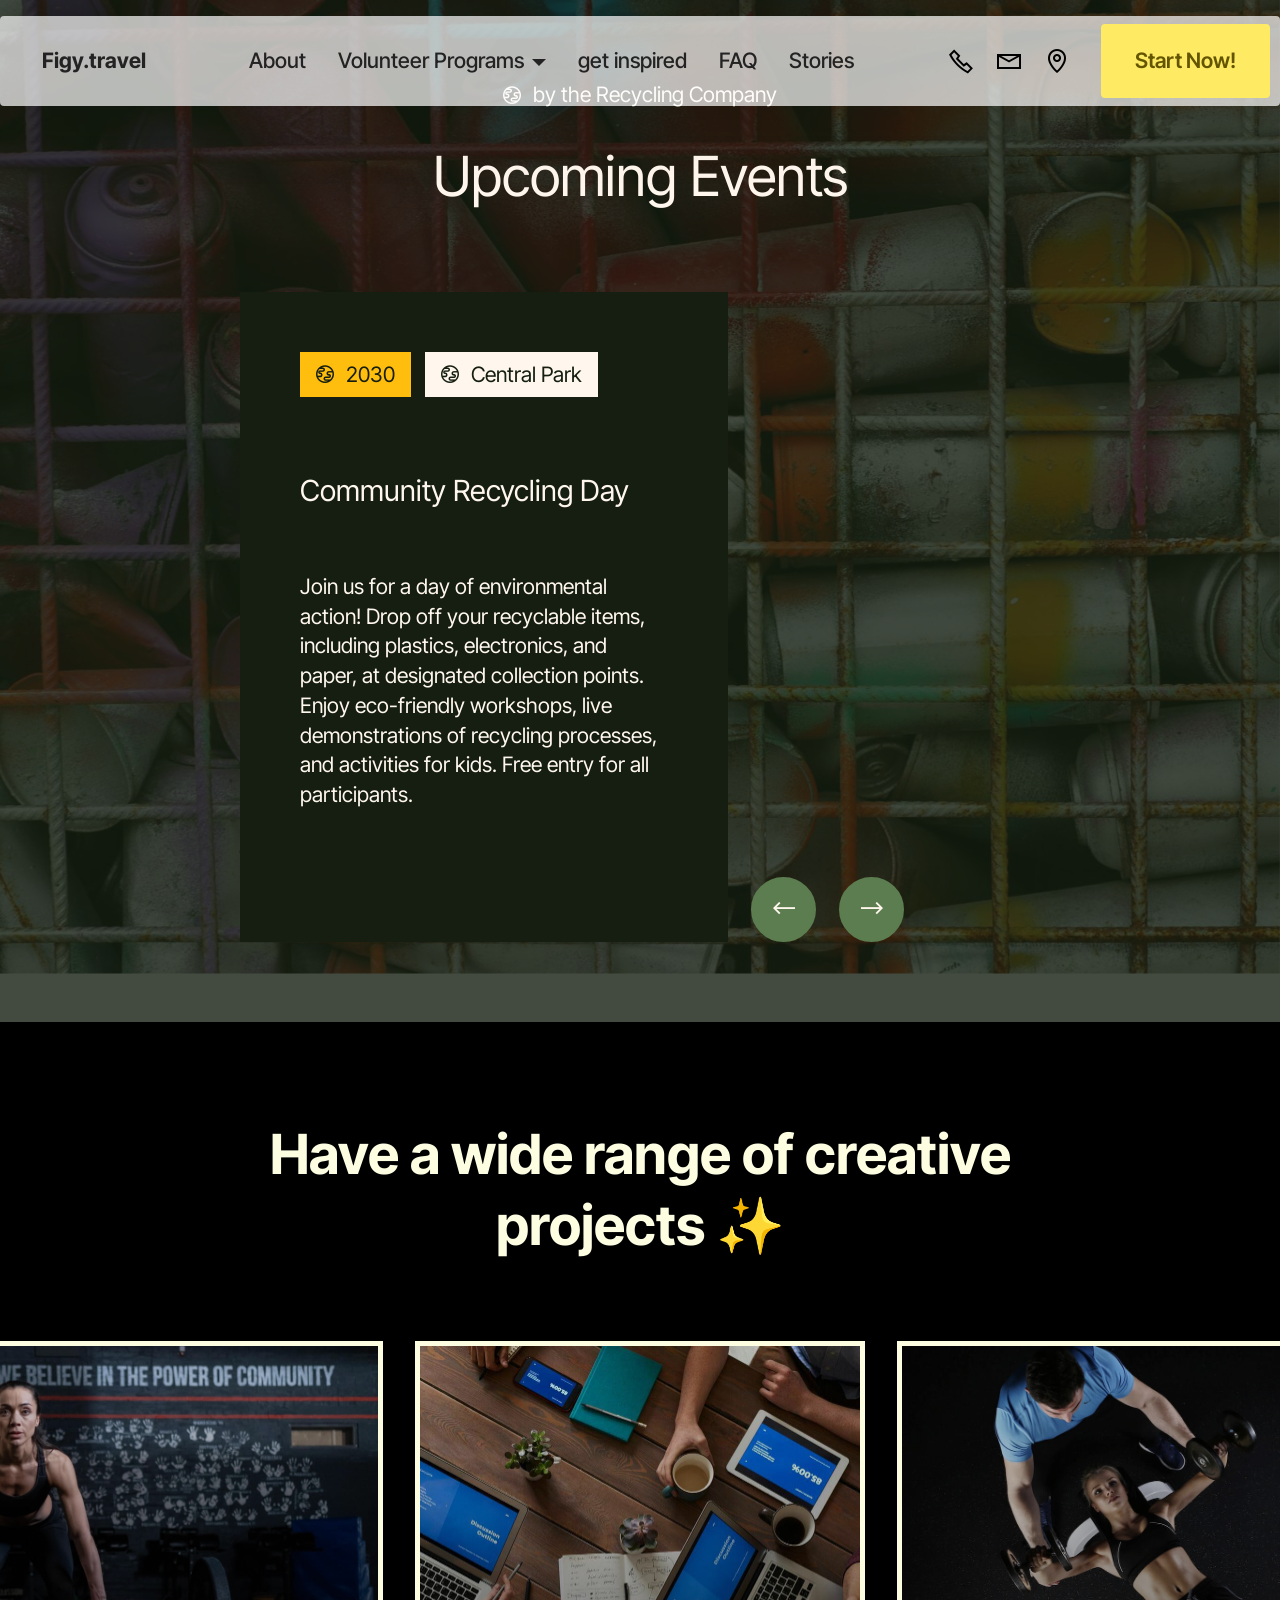
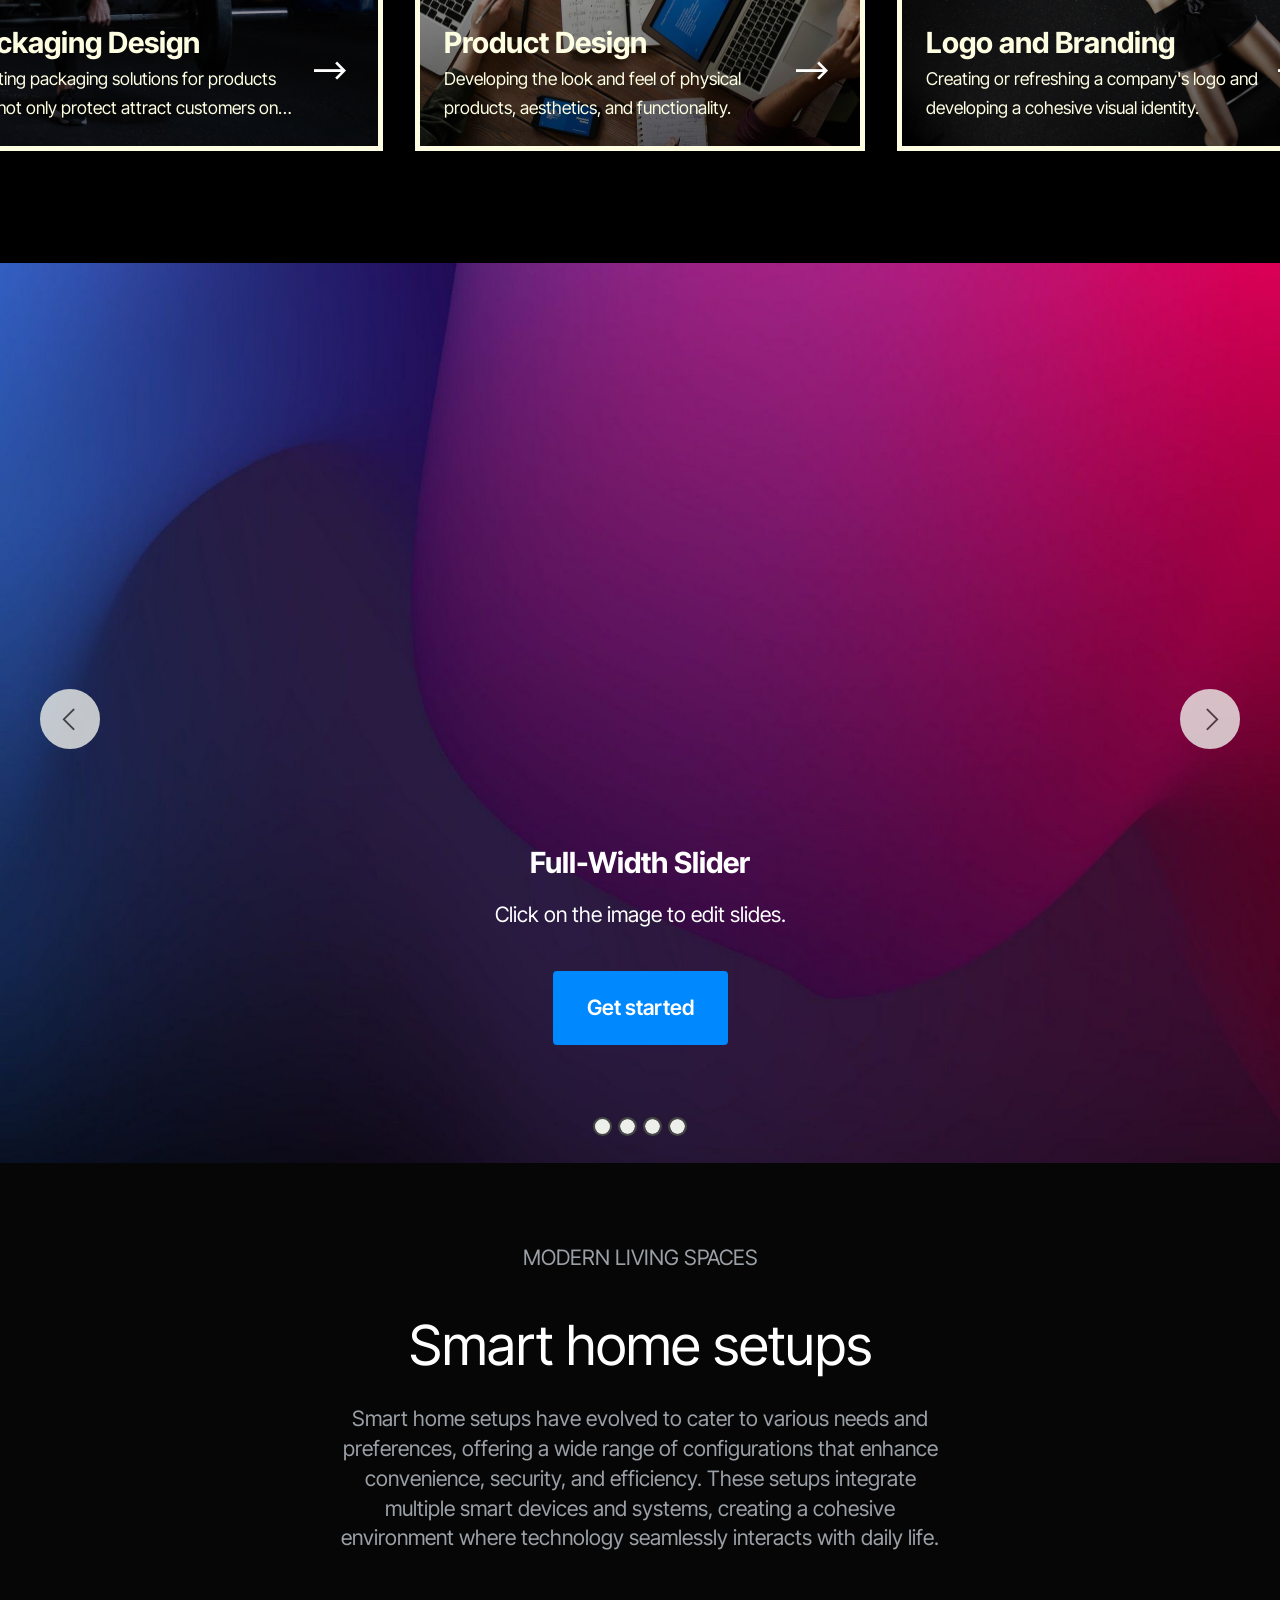
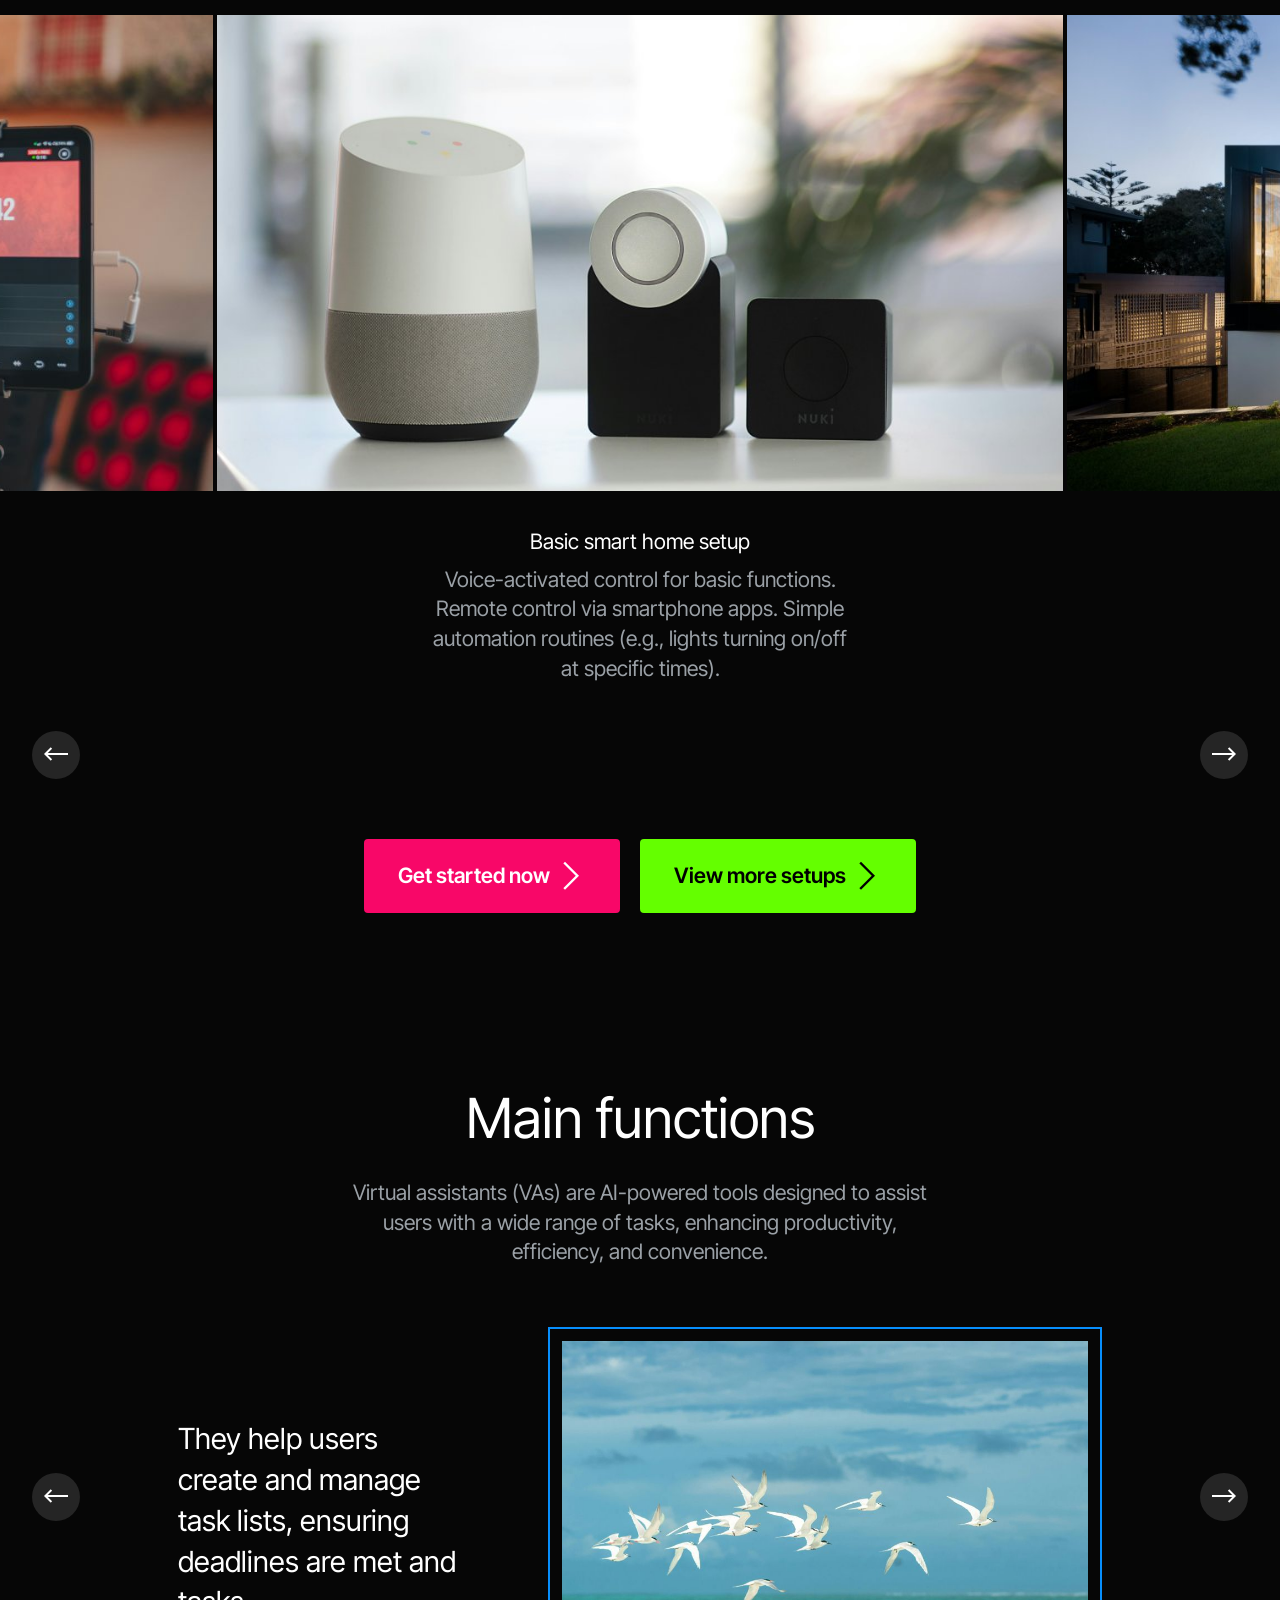
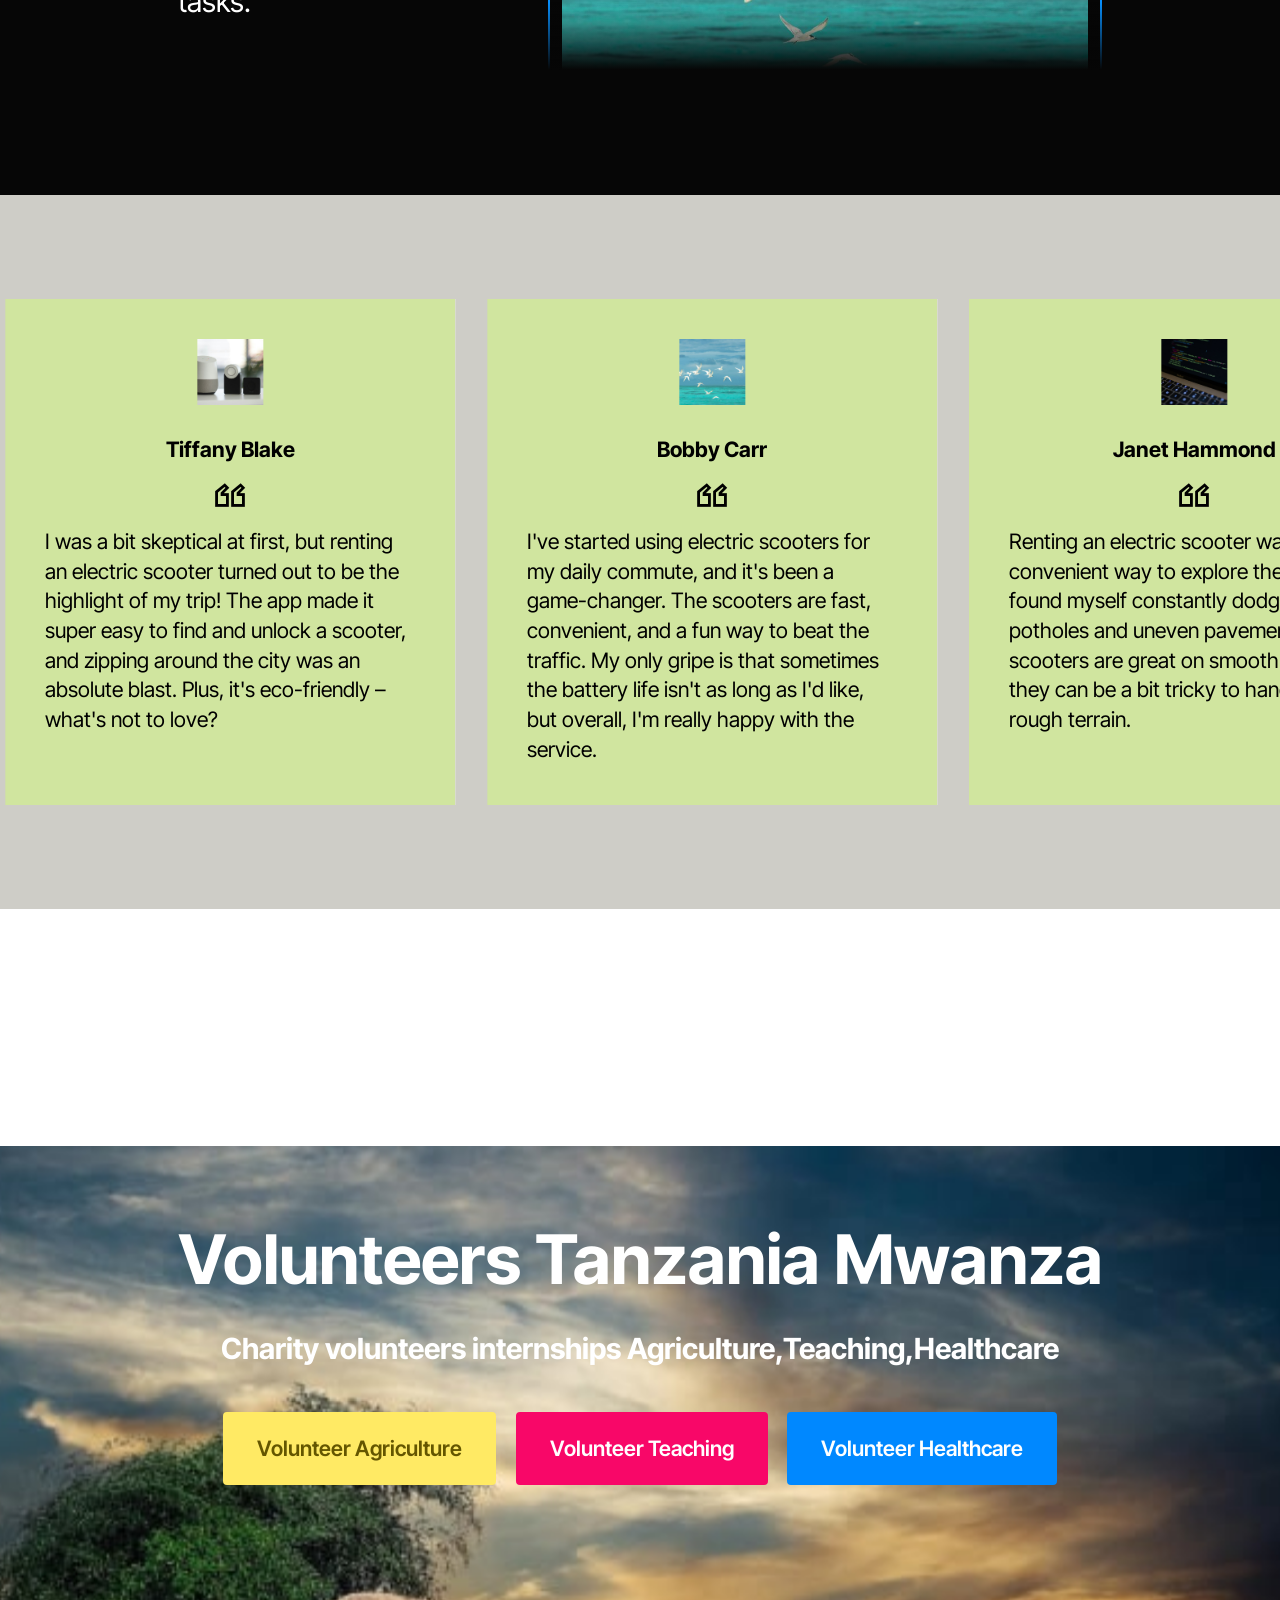
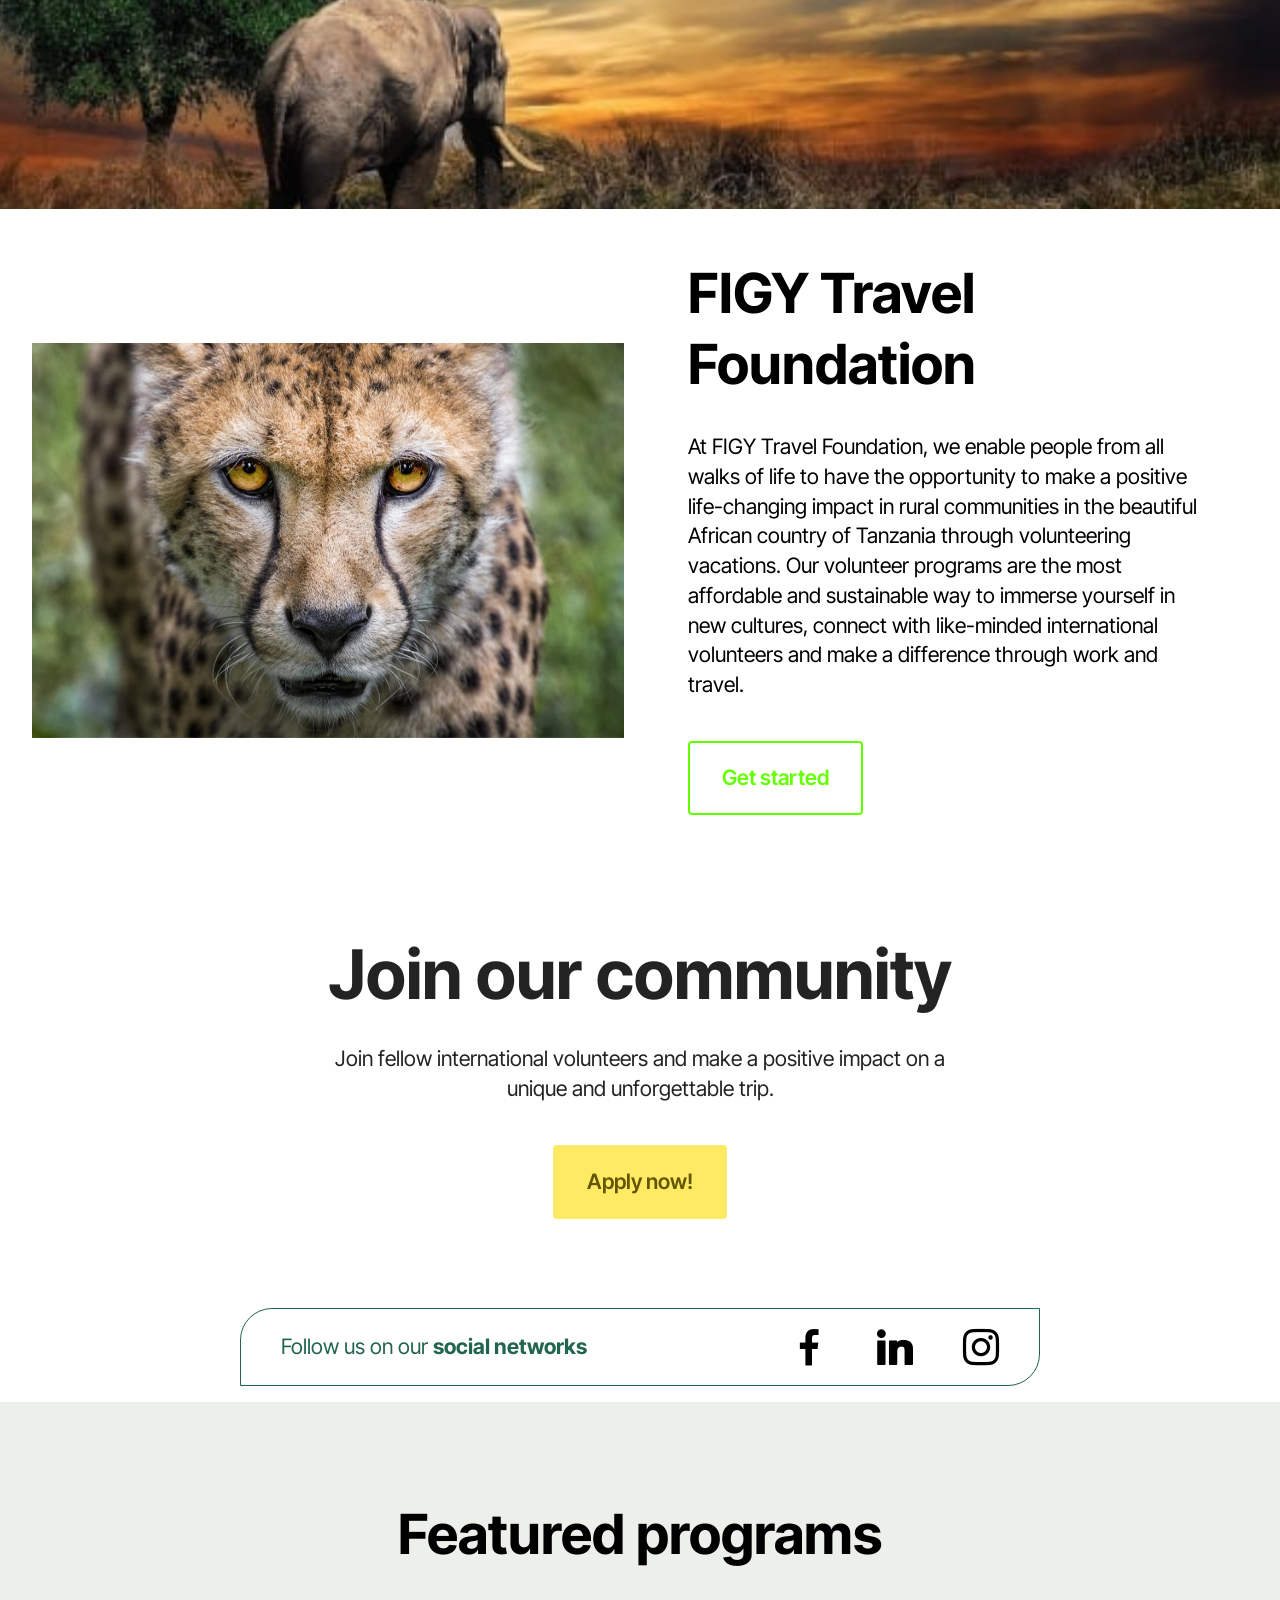
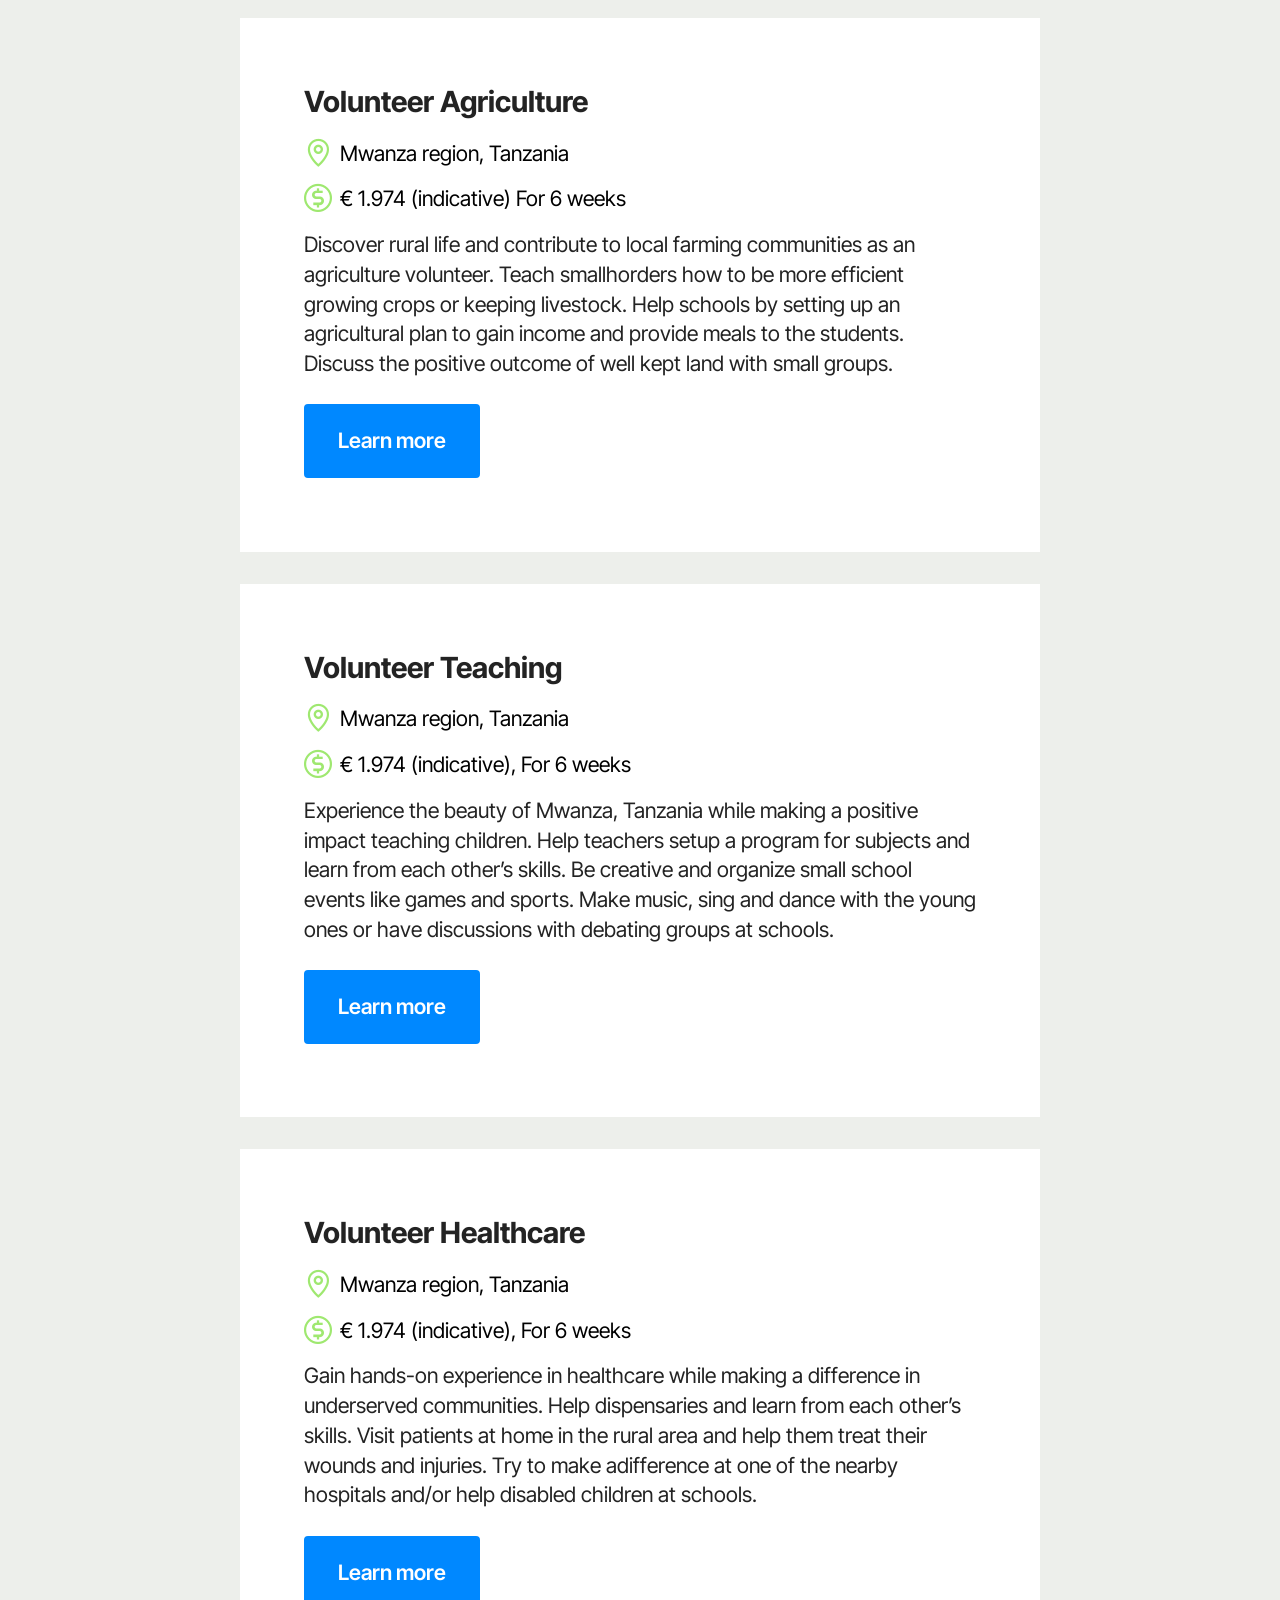
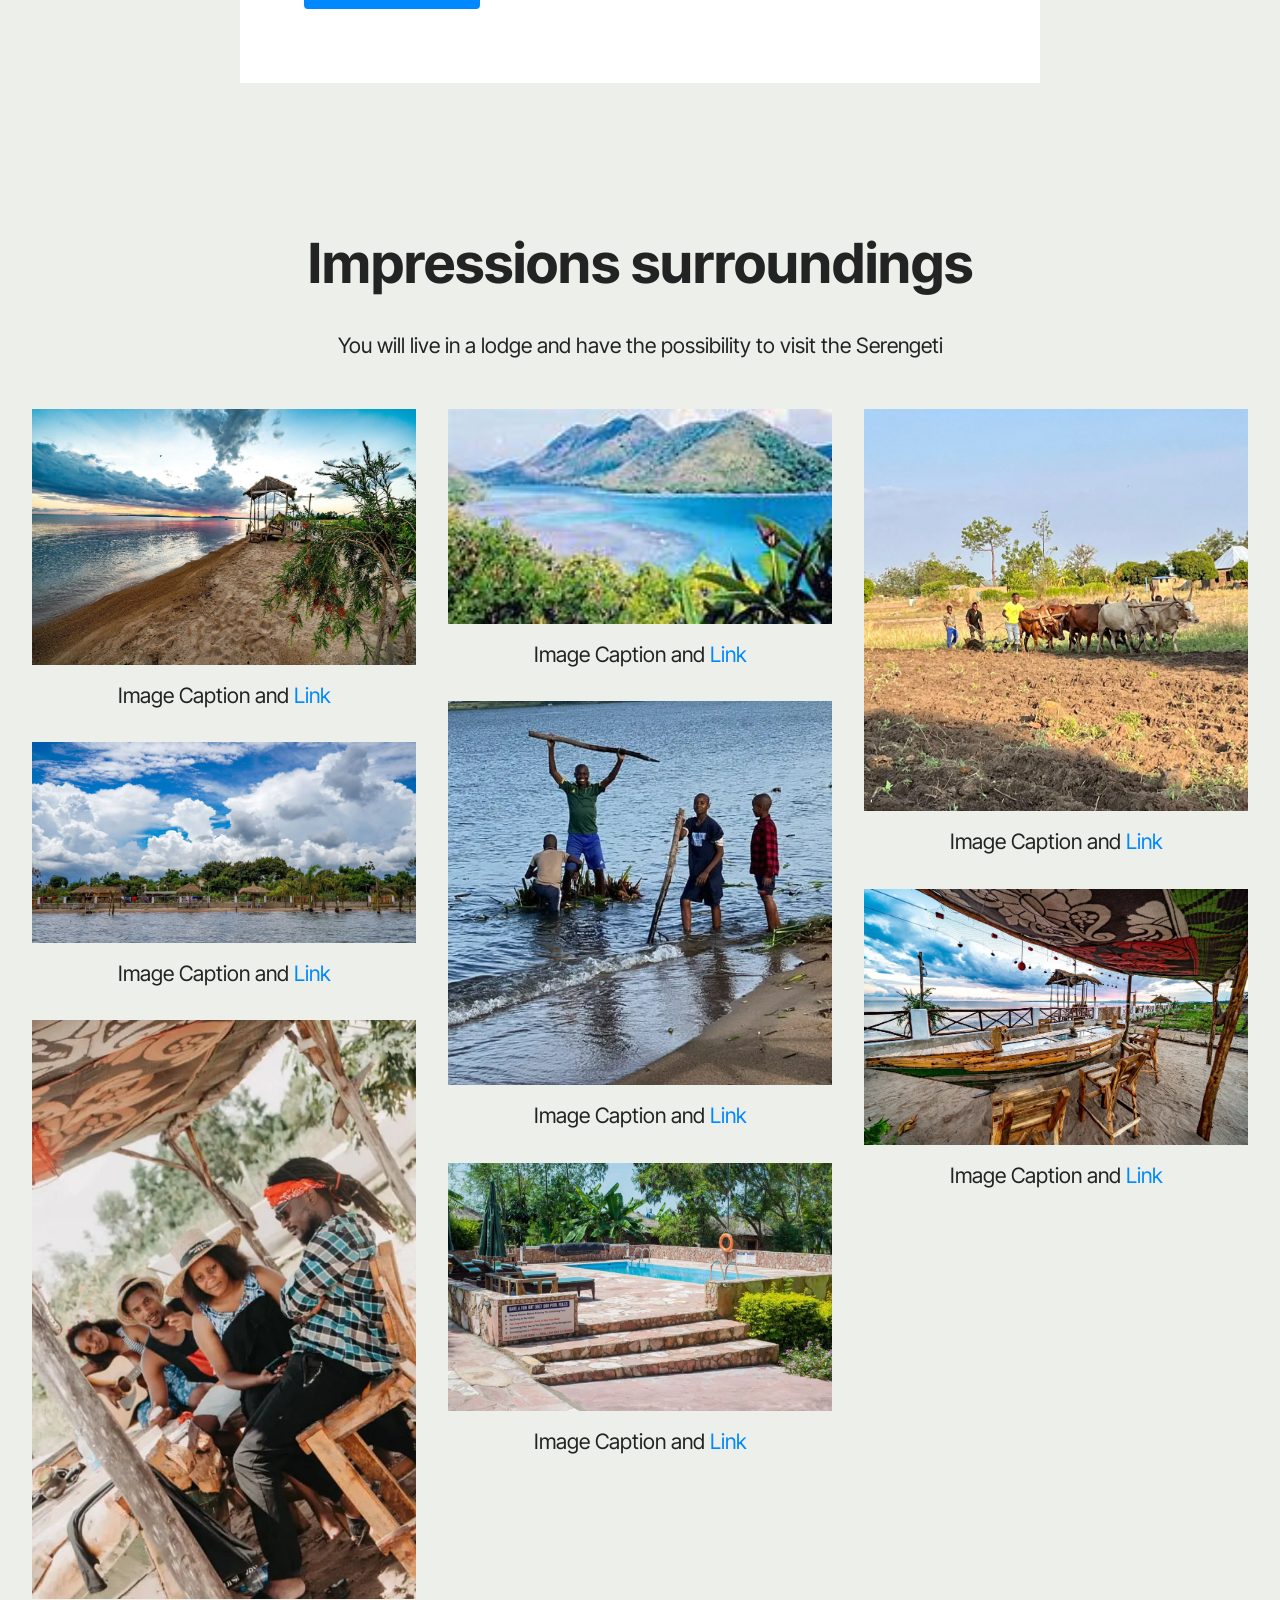
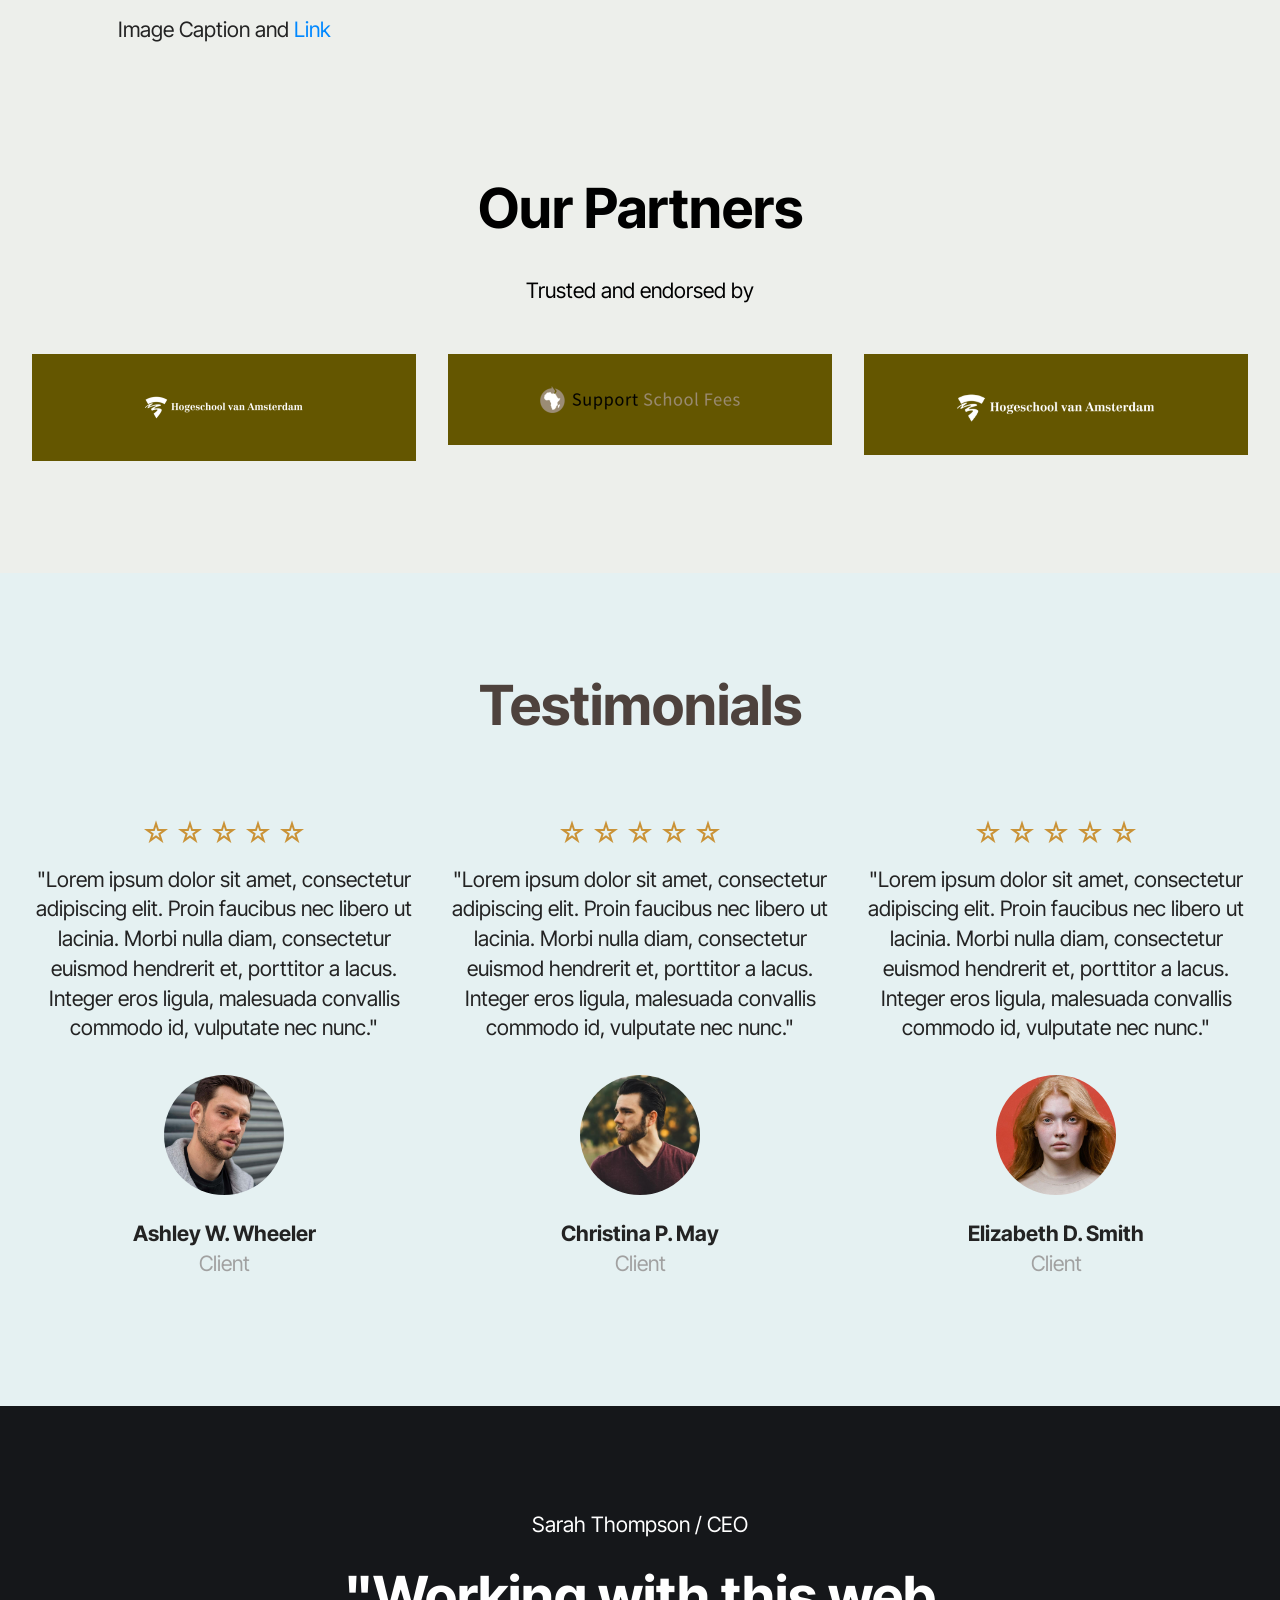
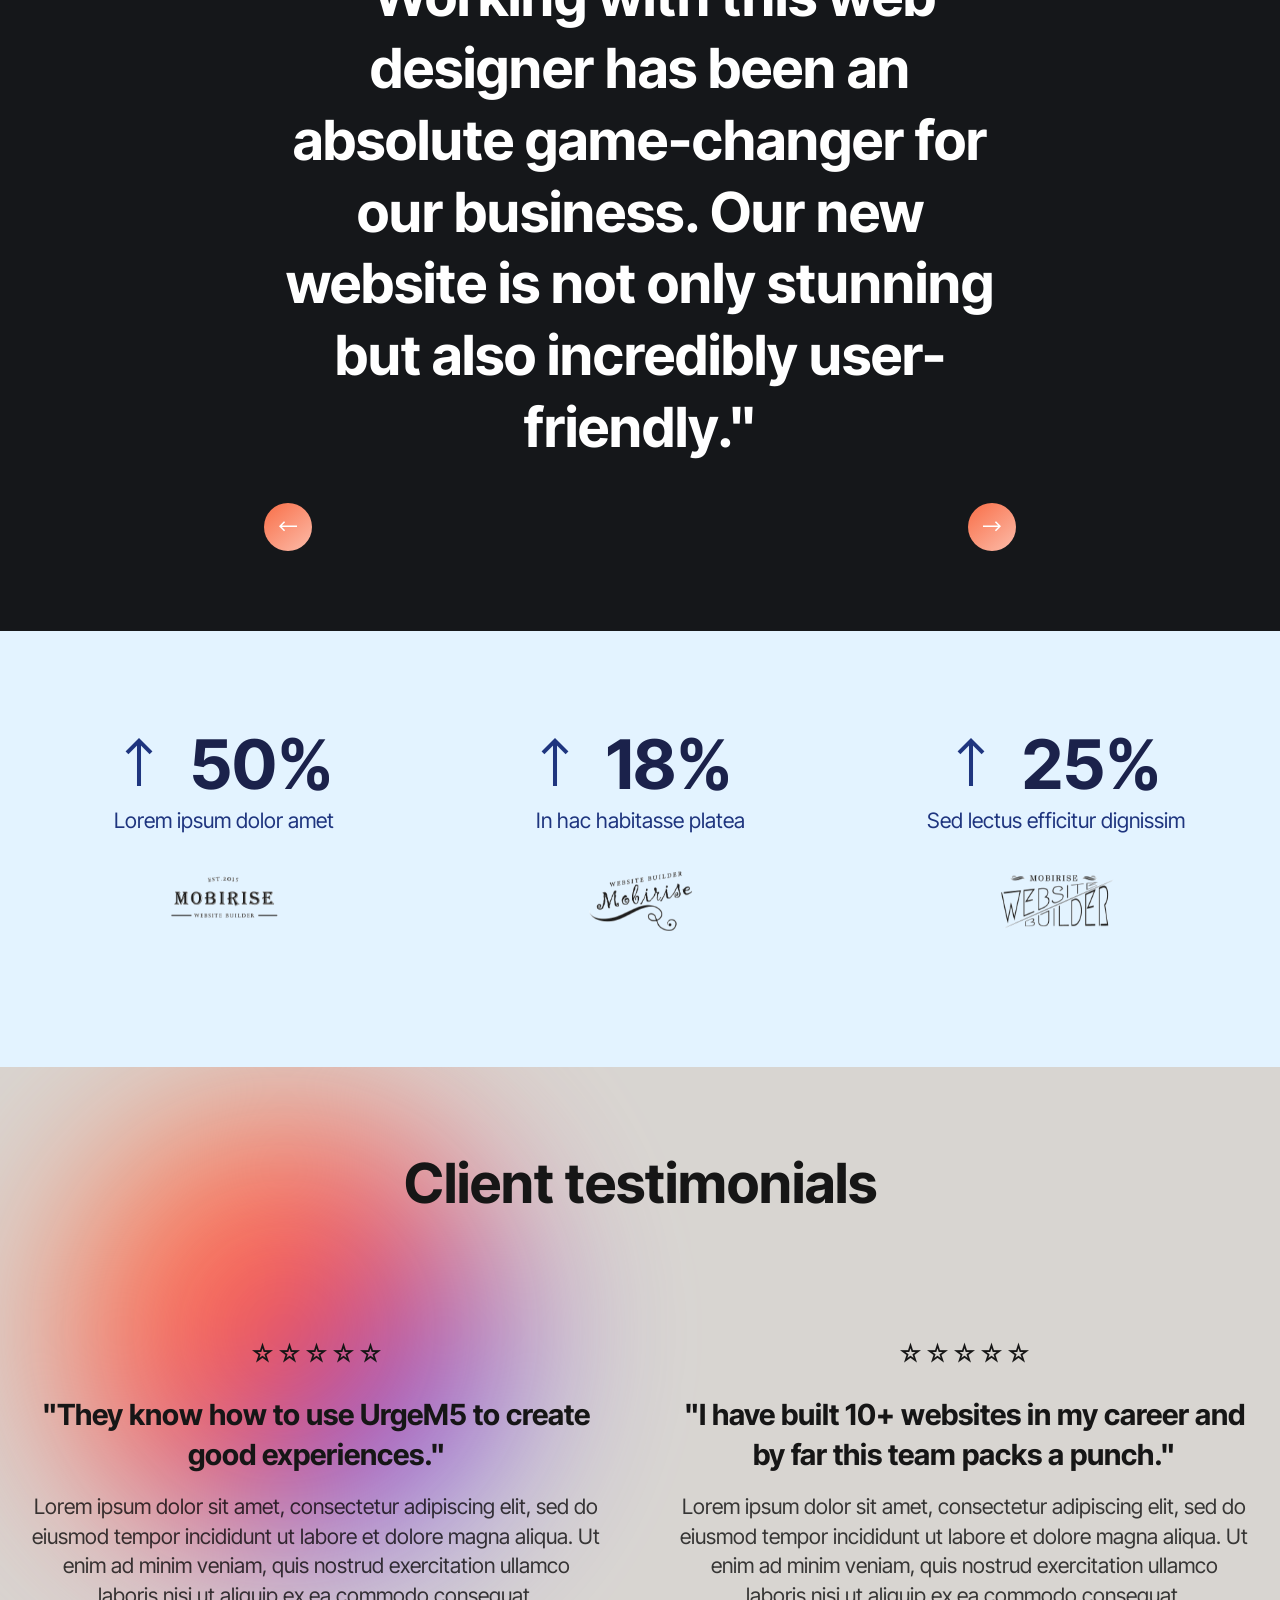
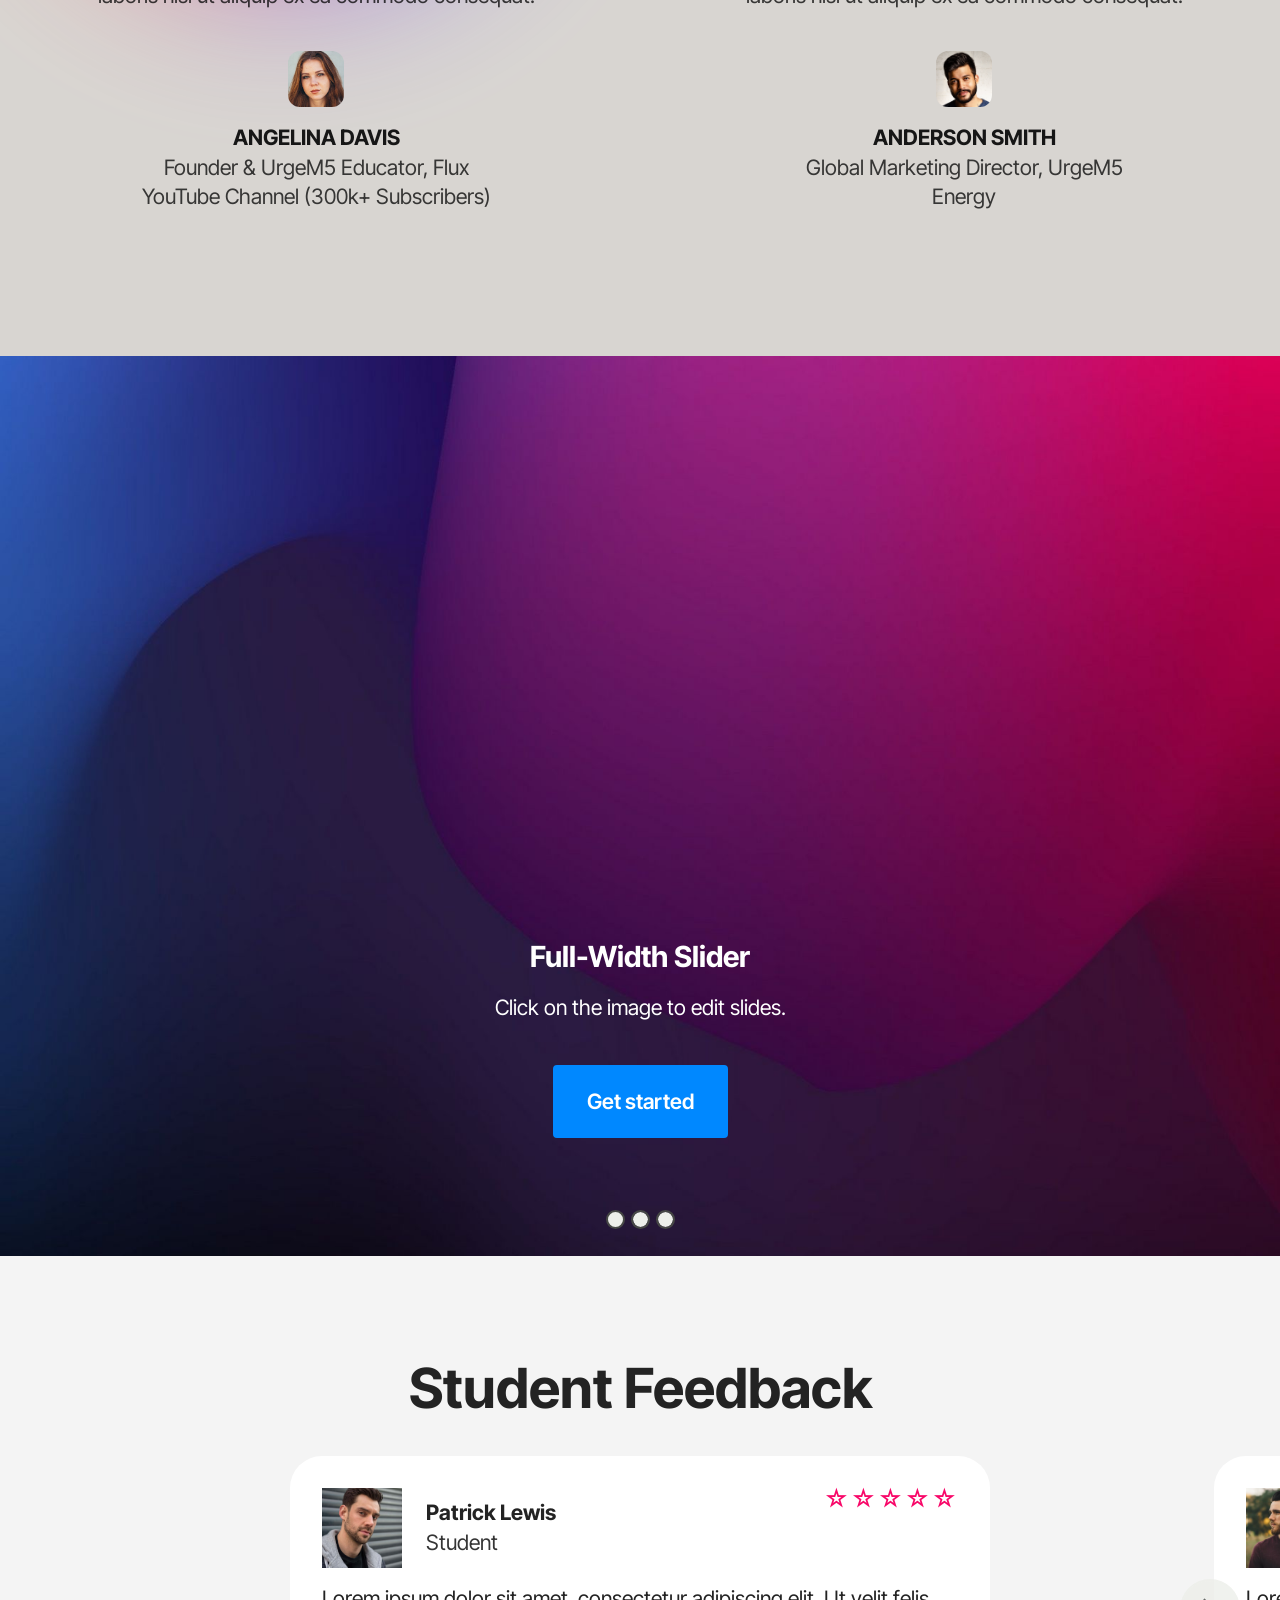
==== commit 9c2ae1c4: "create github pages" ====
--- a/page1.html
+++ b/page1.html
@@ -24,7 +24,7 @@
   <link rel="stylesheet" href="assets/gallery/style.css">
   <link rel="preload" href="https://fonts.googleapis.com/css?family=Inter+Tight:100,200,300,400,500,600,700,800,900,100i,200i,300i,400i,500i,600i,700i,800i,900i&display=swap" as="style" onload="this.onload=null;this.rel='stylesheet'">
   <noscript><link rel="stylesheet" href="https://fonts.googleapis.com/css?family=Inter+Tight:100,200,300,400,500,600,700,800,900,100i,200i,300i,400i,500i,600i,700i,800i,900i&display=swap"></noscript>
-  <link rel="preload" as="style" href="assets/mobirise/css/mbr-additional.css?v=Wpr6mk"><link rel="stylesheet" href="assets/mobirise/css/mbr-additional.css?v=Wpr6mk" type="text/css">
+  <link rel="preload" as="style" href="assets/mobirise/css/mbr-additional.css?v=wO44v5"><link rel="stylesheet" href="assets/mobirise/css/mbr-additional.css?v=wO44v5" type="text/css">
 
   
   
@@ -457,11 +457,11 @@
 
 <section data-bs-version="5.1" class="slider3 cid-uHesv703nR mbr-fullscreen" id="slider03-1k">
     
-    <div class="carousel slide" id="uIxrVRpPP5" data-interval="5000" data-bs-interval="5000">
+    <div class="carousel slide" id="uIxtF5c281" data-interval="5000" data-bs-interval="5000">
         <ol class="carousel-indicators">
-            <li data-slide-to="0" data-bs-slide-to="0" class="active" data-target="#uIxrVRpPP5" data-bs-target="#uIxrVRpPP5"></li>
-            <li data-slide-to="1" data-bs-slide-to="1" data-target="#uIxrVRpPP5" data-bs-target="#uIxrVRpPP5"></li><li data-slide-to="2" data-bs-slide-to="2" data-target="#uIxrVRpPP5" data-bs-target="#uIxrVRpPP5"></li>
-            <li data-slide-to="3" data-bs-slide-to="3" data-target="#uIxrVRpPP5" data-bs-target="#uIxrVRpPP5"></li>
+            <li data-slide-to="0" data-bs-slide-to="0" class="active" data-target="#uIxtF5c281" data-bs-target="#uIxtF5c281"></li>
+            <li data-slide-to="1" data-bs-slide-to="1" data-target="#uIxtF5c281" data-bs-target="#uIxtF5c281"></li><li data-slide-to="2" data-bs-slide-to="2" data-target="#uIxtF5c281" data-bs-target="#uIxtF5c281"></li>
+            <li data-slide-to="3" data-bs-slide-to="3" data-target="#uIxtF5c281" data-bs-target="#uIxtF5c281"></li>
         </ol>
         <div class="carousel-inner">
             <div class="carousel-item slider-image item active">
@@ -522,11 +522,11 @@
                 </div>
             </div>
         </div>
-        <a class="carousel-control carousel-control-prev" role="button" data-slide="prev" data-bs-slide="prev" href="#uIxrVRpPP5">
+        <a class="carousel-control carousel-control-prev" role="button" data-slide="prev" data-bs-slide="prev" href="#uIxtF5c281">
             <span class="mobi-mbri mobi-mbri-arrow-prev" aria-hidden="true"></span>
             <span class="sr-only visually-hidden">Previous</span>
         </a>
-        <a class="carousel-control carousel-control-next" role="button" data-slide="next" data-bs-slide="next" href="#uIxrVRpPP5">
+        <a class="carousel-control carousel-control-next" role="button" data-slide="next" data-bs-slide="next" href="#uIxtF5c281">
             <span class="mobi-mbri mobi-mbri-arrow-next" aria-hidden="true"></span>
             <span class="sr-only visually-hidden">Next</span>
         </a>
@@ -1162,8 +1162,8 @@
         </div>
         <div class="row mbr-gallery mbr-masonry" data-masonry="{&quot;percentPosition&quot;: true }">
             <div class="col-12 col-md-6 col-lg-4 item gallery-image">
-                <div class="item-wrapper" data-toggle="modal" data-bs-toggle="modal" data-target="#uIxrVUi0KY-modal" data-bs-target="#uIxrVUi0KY-modal">
-                    <img class="w-100" src="assets/images/tanzania-travel-lodge-lake-view-in-the-evening.webp" alt="Volunteers-Tanzania" data-slide-to="0" data-bs-slide-to="0" data-target="#lb-uIxrVUi0KY" data-bs-target="#lb-uIxrVUi0KY">
+                <div class="item-wrapper" data-toggle="modal" data-bs-toggle="modal" data-target="#uIxtFbrdQM-modal" data-bs-target="#uIxtFbrdQM-modal">
+                    <img class="w-100" src="assets/images/tanzania-travel-lodge-lake-view-in-the-evening.webp" alt="Volunteers-Tanzania" data-slide-to="0" data-bs-slide-to="0" data-target="#lb-uIxtFbrdQM" data-bs-target="#lb-uIxtFbrdQM">
                     <div class="icon-wrapper">
                         <span class="mobi-mbri mobi-mbri-search mbr-iconfont mbr-iconfont-btn"></span>
                     </div>
@@ -1173,8 +1173,8 @@
                 </h6>
             </div>
             <div class="col-12 col-md-6 col-lg-4 item gallery-image">
-                <div class="item-wrapper" data-toggle="modal" data-bs-toggle="modal" data-target="#uIxrVUi0KY-modal" data-bs-target="#uIxrVUi0KY-modal">
-                    <img class="w-100" src="assets/images/tanzania-mwanza-top10-sanaane-island-national-parc-200x112.webp" alt="" data-slide-to="1" data-bs-slide-to="1" data-target="#lb-uIxrVUi0KY" data-bs-target="#lb-uIxrVUi0KY">
+                <div class="item-wrapper" data-toggle="modal" data-bs-toggle="modal" data-target="#uIxtFbrdQM-modal" data-bs-target="#uIxtFbrdQM-modal">
+                    <img class="w-100" src="assets/images/tanzania-mwanza-top10-sanaane-island-national-parc-200x112.webp" alt="" data-slide-to="1" data-bs-slide-to="1" data-target="#lb-uIxtFbrdQM" data-bs-target="#lb-uIxtFbrdQM">
                     <div class="icon-wrapper">
                         <span class="mobi-mbri mobi-mbri-search mbr-iconfont mbr-iconfont-btn"></span>
                     </div>
@@ -1184,8 +1184,8 @@
                 </h6>
             </div>
             <div class="col-12 col-md-6 col-lg-4 item gallery-image">
-                <div class="item-wrapper" data-toggle="modal" data-bs-toggle="modal" data-target="#uIxrVUi0KY-modal" data-bs-target="#uIxrVUi0KY-modal">
-                    <img class="w-100" src="assets/images/tanzania-travel-lodge-agriculture.webp" alt="" data-slide-to="2" data-bs-slide-to="2" data-target="#lb-uIxrVUi0KY" data-bs-target="#lb-uIxrVUi0KY">
+                <div class="item-wrapper" data-toggle="modal" data-bs-toggle="modal" data-target="#uIxtFbrdQM-modal" data-bs-target="#uIxtFbrdQM-modal">
+                    <img class="w-100" src="assets/images/tanzania-travel-lodge-agriculture.webp" alt="" data-slide-to="2" data-bs-slide-to="2" data-target="#lb-uIxtFbrdQM" data-bs-target="#lb-uIxtFbrdQM">
                     <div class="icon-wrapper">
                         <span class="mobi-mbri mobi-mbri-search mbr-iconfont mbr-iconfont-btn"></span>
                     </div>
@@ -1195,8 +1195,8 @@
                 </h6>
             </div>
             <div class="col-12 col-md-6 col-lg-4 item gallery-image">
-                <div class="item-wrapper" data-toggle="modal" data-bs-toggle="modal" data-target="#uIxrVUi0KY-modal" data-bs-target="#uIxrVUi0KY-modal">
-                    <img class="w-100" src="assets/images/tanzania-travel-lodge-locals-swimming.webp" alt="" data-slide-to="3" data-bs-slide-to="3" data-target="#lb-uIxrVUi0KY" data-bs-target="#lb-uIxrVUi0KY">
+                <div class="item-wrapper" data-toggle="modal" data-bs-toggle="modal" data-target="#uIxtFbrdQM-modal" data-bs-target="#uIxtFbrdQM-modal">
+                    <img class="w-100" src="assets/images/tanzania-travel-lodge-locals-swimming.webp" alt="" data-slide-to="3" data-bs-slide-to="3" data-target="#lb-uIxtFbrdQM" data-bs-target="#lb-uIxtFbrdQM">
                     <div class="icon-wrapper">
                         <span class="mobi-mbri mobi-mbri-search mbr-iconfont mbr-iconfont-btn"></span>
                     </div>
@@ -1206,8 +1206,8 @@
                 </h6>
             </div>
             <div class="col-12 col-md-6 col-lg-4 item gallery-image">
-                <div class="item-wrapper" data-toggle="modal" data-bs-toggle="modal" data-target="#uIxrVUi0KY-modal" data-bs-target="#uIxrVUi0KY-modal">
-                    <img class="w-100" src="assets/images/volunteers-tanzania-coastline.webp" alt="" data-slide-to="4" data-bs-slide-to="4" data-target="#lb-uIxrVUi0KY" data-bs-target="#lb-uIxrVUi0KY">
+                <div class="item-wrapper" data-toggle="modal" data-bs-toggle="modal" data-target="#uIxtFbrdQM-modal" data-bs-target="#uIxtFbrdQM-modal">
+                    <img class="w-100" src="assets/images/volunteers-tanzania-coastline.webp" alt="" data-slide-to="4" data-bs-slide-to="4" data-target="#lb-uIxtFbrdQM" data-bs-target="#lb-uIxtFbrdQM">
                     <div class="icon-wrapper">
                         <span class="mobi-mbri mobi-mbri-search mbr-iconfont mbr-iconfont-btn"></span>
                     </div>
@@ -1217,8 +1217,8 @@
                 </h6>
             </div>
             <div class="col-12 col-md-6 col-lg-4 item gallery-image">
-                <div class="item-wrapper" data-toggle="modal" data-bs-toggle="modal" data-target="#uIxrVUi0KY-modal" data-bs-target="#uIxrVUi0KY-modal">
-                    <img class="w-100" src="assets/images/volunteers-tanzania-relaxing-by-the-beach.webp" alt="" data-slide-to="5" data-bs-slide-to="5" data-target="#lb-uIxrVUi0KY" data-bs-target="#lb-uIxrVUi0KY">
+                <div class="item-wrapper" data-toggle="modal" data-bs-toggle="modal" data-target="#uIxtFbrdQM-modal" data-bs-target="#uIxtFbrdQM-modal">
+                    <img class="w-100" src="assets/images/volunteers-tanzania-relaxing-by-the-beach.webp" alt="" data-slide-to="5" data-bs-slide-to="5" data-target="#lb-uIxtFbrdQM" data-bs-target="#lb-uIxtFbrdQM">
                     <div class="icon-wrapper">
                         <span class="mobi-mbri mobi-mbri-search mbr-iconfont mbr-iconfont-btn"></span>
                     </div>
@@ -1227,8 +1227,8 @@
                     Image Caption and <a href="#" class="text-primary">Link</a>
                 </h6>
             </div><div class="col-12 col-md-6 col-lg-4 item gallery-image">
-                <div class="item-wrapper" data-toggle="modal" data-bs-toggle="modal" data-target="#uIxrVUi0KY-modal" data-bs-target="#uIxrVUi0KY-modal">
-                    <img class="w-100" src="assets/images/volunteers-tanzania-sitting-with-the-locals.webp" alt="" data-slide-to="6" data-bs-slide-to="6" data-target="#lb-uIxrVUi0KY" data-bs-target="#lb-uIxrVUi0KY">
+                <div class="item-wrapper" data-toggle="modal" data-bs-toggle="modal" data-target="#uIxtFbrdQM-modal" data-bs-target="#uIxtFbrdQM-modal">
+                    <img class="w-100" src="assets/images/volunteers-tanzania-sitting-with-the-locals.webp" alt="" data-slide-to="6" data-bs-slide-to="6" data-target="#lb-uIxtFbrdQM" data-bs-target="#lb-uIxtFbrdQM">
                     <div class="icon-wrapper">
                         <span class="mobi-mbri mobi-mbri-search mbr-iconfont mbr-iconfont-btn"></span>
                     </div>
@@ -1237,8 +1237,8 @@
                     Image Caption and <a href="#" class="text-primary">Link</a>
                 </h6>
             </div><div class="col-12 col-md-6 col-lg-4 item gallery-image">
-                <div class="item-wrapper" data-toggle="modal" data-bs-toggle="modal" data-target="#uIxrVUi0KY-modal" data-bs-target="#uIxrVUi0KY-modal">
-                    <img class="w-100" src="assets/images/volunteers-tanzania-pool.webp" alt="" data-slide-to="7" data-bs-slide-to="7" data-target="#lb-uIxrVUi0KY" data-bs-target="#lb-uIxrVUi0KY">
+                <div class="item-wrapper" data-toggle="modal" data-bs-toggle="modal" data-target="#uIxtFbrdQM-modal" data-bs-target="#uIxtFbrdQM-modal">
+                    <img class="w-100" src="assets/images/volunteers-tanzania-pool.webp" alt="" data-slide-to="7" data-bs-slide-to="7" data-target="#lb-uIxtFbrdQM" data-bs-target="#lb-uIxtFbrdQM">
                     <div class="icon-wrapper">
                         <span class="mobi-mbri mobi-mbri-search mbr-iconfont mbr-iconfont-btn"></span>
                     </div>
@@ -1250,11 +1250,11 @@
             
         </div>
 
-        <div class="modal mbr-slider" tabindex="-1" role="dialog" aria-hidden="true" id="uIxrVUi0KY-modal">
+        <div class="modal mbr-slider" tabindex="-1" role="dialog" aria-hidden="true" id="uIxtFbrdQM-modal">
             <div class="modal-dialog" role="document">
                 <div class="modal-content">
                     <div class="modal-body">
-                        <div class="carousel slide" id="lb-uIxrVUi0KY" data-interval="5000" data-bs-interval="5000">
+                        <div class="carousel slide" id="lb-uIxtFbrdQM" data-interval="5000" data-bs-interval="5000">
                             <div class="carousel-inner">
                                 <div class="carousel-item active">
                                     <img class="d-block w-100" src="assets/images/tanzania-travel-lodge-lake-view-in-the-evening.webp" alt="">
@@ -1281,21 +1281,21 @@
                                 
                             </div>
                             <ol class="carousel-indicators">
-                                <li data-slide-to="0" data-bs-slide-to="0" class="active" data-target="#lb-uIxrVUi0KY" data-bs-target="#lb-uIxrVUi0KY"></li>
-                                <li data-slide-to="1" data-bs-slide-to="1" data-target="#lb-uIxrVUi0KY" data-bs-target="#lb-uIxrVUi0KY"></li>
-                                <li data-slide-to="2" data-bs-slide-to="2" data-target="#lb-uIxrVUi0KY" data-bs-target="#lb-uIxrVUi0KY"></li>
-                                <li data-slide-to="3" data-bs-slide-to="3" data-target="#lb-uIxrVUi0KY" data-bs-target="#lb-uIxrVUi0KY"></li>
-                                <li data-slide-to="4" data-bs-slide-to="4" data-target="#lb-uIxrVUi0KY" data-bs-target="#lb-uIxrVUi0KY"></li>
-                                <li data-slide-to="5" data-bs-slide-to="5" data-target="#lb-uIxrVUi0KY" data-bs-target="#lb-uIxrVUi0KY"></li><li data-slide-to="6" data-bs-slide-to="6" data-target="#lb-uIxrVUi0KY" data-bs-target="#lb-uIxrVUi0KY"></li><li data-slide-to="7" data-bs-slide-to="7" data-target="#lb-uIxrVUi0KY" data-bs-target="#lb-uIxrVUi0KY"></li>
+                                <li data-slide-to="0" data-bs-slide-to="0" class="active" data-target="#lb-uIxtFbrdQM" data-bs-target="#lb-uIxtFbrdQM"></li>
+                                <li data-slide-to="1" data-bs-slide-to="1" data-target="#lb-uIxtFbrdQM" data-bs-target="#lb-uIxtFbrdQM"></li>
+                                <li data-slide-to="2" data-bs-slide-to="2" data-target="#lb-uIxtFbrdQM" data-bs-target="#lb-uIxtFbrdQM"></li>
+                                <li data-slide-to="3" data-bs-slide-to="3" data-target="#lb-uIxtFbrdQM" data-bs-target="#lb-uIxtFbrdQM"></li>
+                                <li data-slide-to="4" data-bs-slide-to="4" data-target="#lb-uIxtFbrdQM" data-bs-target="#lb-uIxtFbrdQM"></li>
+                                <li data-slide-to="5" data-bs-slide-to="5" data-target="#lb-uIxtFbrdQM" data-bs-target="#lb-uIxtFbrdQM"></li><li data-slide-to="6" data-bs-slide-to="6" data-target="#lb-uIxtFbrdQM" data-bs-target="#lb-uIxtFbrdQM"></li><li data-slide-to="7" data-bs-slide-to="7" data-target="#lb-uIxtFbrdQM" data-bs-target="#lb-uIxtFbrdQM"></li>
                                 
                             </ol>
                             <a role="button" href="" class="close" data-dismiss="modal" data-bs-dismiss="modal" aria-label="Close">
                             </a>
-                            <a class="carousel-control-prev carousel-control" role="button" data-slide="prev" data-bs-slide="prev" href="#lb-uIxrVUi0KY">
+                            <a class="carousel-control-prev carousel-control" role="button" data-slide="prev" data-bs-slide="prev" href="#lb-uIxtFbrdQM">
                                 <span class="mobi-mbri mobi-mbri-arrow-prev" aria-hidden="true"></span>
                                 <span class="sr-only visually-hidden">Previous</span>
                             </a>
-                            <a class="carousel-control-next carousel-control" role="button" data-slide="next" data-bs-slide="next" href="#lb-uIxrVUi0KY">
+                            <a class="carousel-control-next carousel-control" role="button" data-slide="next" data-bs-slide="next" href="#lb-uIxtFbrdQM">
                                 <span class="mobi-mbri mobi-mbri-arrow-next" aria-hidden="true"></span>
                                 <span class="sr-only visually-hidden">Next</span>
                             </a>
@@ -1693,11 +1693,11 @@
 
 <section data-bs-version="5.1" class="slider3 cid-uHesvHnox4 mbr-fullscreen" id="slider03-1z">
     
-    <div class="carousel slide" id="uIxrVXiiRW" data-interval="5000" data-bs-interval="5000">
+    <div class="carousel slide" id="uIxtFehVnK" data-interval="5000" data-bs-interval="5000">
         <ol class="carousel-indicators">
-            <li data-slide-to="0" data-bs-slide-to="0" class="active" data-target="#uIxrVXiiRW" data-bs-target="#uIxrVXiiRW"></li>
-            <li data-slide-to="1" data-bs-slide-to="1" data-target="#uIxrVXiiRW" data-bs-target="#uIxrVXiiRW"></li>
-            <li data-slide-to="2" data-bs-slide-to="2" data-target="#uIxrVXiiRW" data-bs-target="#uIxrVXiiRW"></li>
+            <li data-slide-to="0" data-bs-slide-to="0" class="active" data-target="#uIxtFehVnK" data-bs-target="#uIxtFehVnK"></li>
+            <li data-slide-to="1" data-bs-slide-to="1" data-target="#uIxtFehVnK" data-bs-target="#uIxtFehVnK"></li>
+            <li data-slide-to="2" data-bs-slide-to="2" data-target="#uIxtFehVnK" data-bs-target="#uIxtFehVnK"></li>
         </ol>
         <div class="carousel-inner">
             <div class="carousel-item slider-image item active">
@@ -1746,11 +1746,11 @@
                 </div>
             </div>
         </div>
-        <a class="carousel-control carousel-control-prev" role="button" data-slide="prev" data-bs-slide="prev" href="#uIxrVXiiRW">
+        <a class="carousel-control carousel-control-prev" role="button" data-slide="prev" data-bs-slide="prev" href="#uIxtFehVnK">
             <span class="mobi-mbri mobi-mbri-arrow-prev" aria-hidden="true"></span>
             <span class="sr-only visually-hidden">Previous</span>
         </a>
-        <a class="carousel-control carousel-control-next" role="button" data-slide="next" data-bs-slide="next" href="#uIxrVXiiRW">
+        <a class="carousel-control carousel-control-next" role="button" data-slide="next" data-bs-slide="next" href="#uIxtFehVnK">
             <span class="mobi-mbri mobi-mbri-arrow-next" aria-hidden="true"></span>
             <span class="sr-only visually-hidden">Next</span>
         </a>
@@ -2045,7 +2045,7 @@
     <div class="container">
         <div class="row justify-content-center">
             <div class="col-12 col-md-">
-                <div class="carousel slide" id="uIxrVZ0p3k" data-interval="5000" data-bs-interval="5000">
+                <div class="carousel slide" id="uIxtFfQrv7" data-interval="5000" data-bs-interval="5000">
                     <div class="carousel-inner">
                         <div class="carousel-item slider-image item active">
                             <div class="media-container-row">
@@ -2103,9 +2103,9 @@
                         </div>
                     </div>
                     <ol class="carousel-indicators">
-                        <li data-slide-to="0" data-bs-slide-to="0" class="active" data-target="#uIxrVZ0p3k" data-bs-target="#uIxrVZ0p3k"><img src="assets/images/team3.webp"></li>
-                        <li data-slide-to="1" data-bs-slide-to="1" data-target="#uIxrVZ0p3k" data-bs-target="#uIxrVZ0p3k"><img src="assets/images/team1.webp"></li>
-                        <li data-slide-to="2" data-bs-slide-to="2" data-target="#uIxrVZ0p3k" data-bs-target="#uIxrVZ0p3k"><img src="assets/images/team2.webp"></li>
+                        <li data-slide-to="0" data-bs-slide-to="0" class="active" data-target="#uIxtFfQrv7" data-bs-target="#uIxtFfQrv7"><img src="assets/images/team3.webp"></li>
+                        <li data-slide-to="1" data-bs-slide-to="1" data-target="#uIxtFfQrv7" data-bs-target="#uIxtFfQrv7"><img src="assets/images/team1.webp"></li>
+                        <li data-slide-to="2" data-bs-slide-to="2" data-target="#uIxtFfQrv7" data-bs-target="#uIxtFfQrv7"><img src="assets/images/team2.webp"></li>
                         
                         
                         
@@ -4162,11 +4162,11 @@
                     <div class="row slider-row">
                         <div class="col-12">
                             <div class="carousel-wrapper">
-                                <div class="carousel slide" id="uIxrW6T10g" data-interval="5000" data-bs-interval="5000">
+                                <div class="carousel slide" id="uIxtFnv5PW" data-interval="5000" data-bs-interval="5000">
                                     <ol class="carousel-indicators">
-                                        <li data-slide-to="0" data-bs-slide-to="0" class="active" data-target="#uIxrW6T10g" data-bs-target="#uIxrW6T10g"></li>
-                                        <li data-slide-to="1" data-bs-slide-to="1" data-target="#uIxrW6T10g" data-bs-target="#uIxrW6T10g"></li>
-                                        <li data-slide-to="2" data-bs-slide-to="2" data-target="#uIxrW6T10g" data-bs-target="#uIxrW6T10g"></li>
+                                        <li data-slide-to="0" data-bs-slide-to="0" class="active" data-target="#uIxtFnv5PW" data-bs-target="#uIxtFnv5PW"></li>
+                                        <li data-slide-to="1" data-bs-slide-to="1" data-target="#uIxtFnv5PW" data-bs-target="#uIxtFnv5PW"></li>
+                                        <li data-slide-to="2" data-bs-slide-to="2" data-target="#uIxtFnv5PW" data-bs-target="#uIxtFnv5PW"></li>
                                     </ol>
                                     <div class="carousel-inner">
 
@@ -4381,11 +4381,11 @@
                                         </div>
 
                                     </div>
-                                    <a class="carousel-control carousel-control-prev" role="button" data-slide="prev" data-bs-slide="prev" href="#uIxrW6T10g">
+                                    <a class="carousel-control carousel-control-prev" role="button" data-slide="prev" data-bs-slide="prev" href="#uIxtFnv5PW">
                                         <span class="mobi-mbri mobi-mbri-arrow-prev" aria-hidden="true"></span>
                                         <span class="sr-only visually-hidden">Previous</span>
                                     </a>
-                                    <a class="carousel-control carousel-control-next" role="button" data-slide="next" data-bs-slide="next" href="#uIxrW6T10g">
+                                    <a class="carousel-control carousel-control-next" role="button" data-slide="next" data-bs-slide="next" href="#uIxtFnv5PW">
                                         <span class="mobi-mbri mobi-mbri-arrow-next" aria-hidden="true"></span>
                                         <span class="sr-only visually-hidden">Next</span>
                                     </a>
@@ -4880,7 +4880,7 @@
 	
 
 	<div class="container-fluid">
-		<div class="carousel slide" id="uIxrW9JJtN" data-ride="carousel" data-bs-ride="carousel" data-interval="3000" data-bs-interval="3000">
+		<div class="carousel slide" id="uIxtFqcJrM" data-ride="carousel" data-bs-ride="carousel" data-interval="3000" data-bs-interval="3000">
 			<div class="carousel-inner">
 				<div class="carousel-item slider-image item active">
 					<div class="item-wrapper">
@@ -4948,11 +4948,11 @@
 				</div>
 			</div>
 
-			<a class="carousel-control carousel-control-prev" role="button" data-slide="prev" data-bs-slide="prev" href="#uIxrW9JJtN">
+			<a class="carousel-control carousel-control-prev" role="button" data-slide="prev" data-bs-slide="prev" href="#uIxtFqcJrM">
 				<span class="mbri-left" aria-hidden="true"></span>
 				<span class="sr-only visually-hidden">Previous</span>
 			</a>
-			<a class="carousel-control carousel-control-next" role="button" data-slide="next" data-bs-slide="next" href="#uIxrW9JJtN">
+			<a class="carousel-control carousel-control-next" role="button" data-slide="next" data-bs-slide="next" href="#uIxtFqcJrM">
 				<span class="mbri-right" aria-hidden="true"></span>
 				<span class="sr-only visually-hidden">Next</span>
 			</a>
@@ -4965,7 +4965,7 @@
 	
 
 	<div class="container-fluid">
-		<div class="carousel slide" id="uIxrWaeVl1" data-ride="carousel" data-bs-ride="carousel" data-interval="3000" data-bs-interval="3000">
+		<div class="carousel slide" id="uIxtFqBNrn" data-ride="carousel" data-bs-ride="carousel" data-interval="3000" data-bs-interval="3000">
 			<div class="carousel-inner">
 				<div class="carousel-item slider-image item active">
 					<div class="item-wrapper">
@@ -5014,11 +5014,11 @@
 				</div>
 			</div>
 
-			<a class="carousel-control carousel-control-prev" role="button" data-slide="prev" data-bs-slide="prev" href="#uIxrWaeVl1">
+			<a class="carousel-control carousel-control-prev" role="button" data-slide="prev" data-bs-slide="prev" href="#uIxtFqBNrn">
 				<span class="mbri-left" aria-hidden="true"></span>
 				<span class="sr-only visually-hidden">Previous</span>
 			</a>
-			<a class="carousel-control carousel-control-next" role="button" data-slide="next" data-bs-slide="next" href="#uIxrWaeVl1">
+			<a class="carousel-control carousel-control-next" role="button" data-slide="next" data-bs-slide="next" href="#uIxtFqBNrn">
 				<span class="mbri-right" aria-hidden="true"></span>
 				<span class="sr-only visually-hidden">Next</span>
 			</a>
@@ -5028,11 +5028,11 @@
 
 <section data-bs-version="5.1" class="slider3 cid-uHesx2FYZH" id="slider3-2p">
     
-    <div class="carousel slide carousel-fade" id="uIxrWaDMiT" data-ride="carousel" data-bs-ride="carousel" data-interval="3000" data-bs-interval="3000">
+    <div class="carousel slide carousel-fade" id="uIxtFr0fd1" data-ride="carousel" data-bs-ride="carousel" data-interval="3000" data-bs-interval="3000">
         <ol class="carousel-indicators">
-            <li data-slide-to="0" data-bs-slide-to="0" class="active" data-target="#uIxrWaDMiT" data-bs-target="#uIxrWaDMiT"></li>
-            <li data-slide-to="1" data-bs-slide-to="1" data-target="#uIxrWaDMiT" data-bs-target="#uIxrWaDMiT"></li>
-            <li data-slide-to="2" data-bs-slide-to="2" data-target="#uIxrWaDMiT" data-bs-target="#uIxrWaDMiT"></li>
+            <li data-slide-to="0" data-bs-slide-to="0" class="active" data-target="#uIxtFr0fd1" data-bs-target="#uIxtFr0fd1"></li>
+            <li data-slide-to="1" data-bs-slide-to="1" data-target="#uIxtFr0fd1" data-bs-target="#uIxtFr0fd1"></li>
+            <li data-slide-to="2" data-bs-slide-to="2" data-target="#uIxtFr0fd1" data-bs-target="#uIxtFr0fd1"></li>
         </ol>
         <div class="carousel-inner">
             <div class="carousel-item slider-image item active">
@@ -5078,11 +5078,11 @@
                 </div>
             </div>
         </div>
-        <a class="carousel-control carousel-control-prev" role="button" data-slide="prev" data-bs-slide="prev" href="#uIxrWaDMiT">
+        <a class="carousel-control carousel-control-prev" role="button" data-slide="prev" data-bs-slide="prev" href="#uIxtFr0fd1">
             <span class="mobi-mbri mobi-mbri-arrow-prev" aria-hidden="true"></span>
             <span class="sr-only visually-hidden">Previous</span>
         </a>
-        <a class="carousel-control carousel-control-next" role="button" data-slide="next" data-bs-slide="next" href="#uIxrWaDMiT">
+        <a class="carousel-control carousel-control-next" role="button" data-slide="next" data-bs-slide="next" href="#uIxtFr0fd1">
             <span class="mobi-mbri mobi-mbri-arrow-next" aria-hidden="true"></span>
             <span class="sr-only visually-hidden">Next</span>
         </a>
--- a/assets/mobirise/css/mbr-additional.css
+++ b/assets/mobirise/css/mbr-additional.css
@@ -11653,7 +11653,7 @@
 .cid-uIxps6fpkA .mbr-text,
 .cid-uIxps6fpkA .text-wrapper {
   color: #232323;
-  text-align: left;
+  text-align: center;
 }
 .cid-uIxps6fpkA .mbr-section-title,
 .cid-uIxps6fpkA .mbr-section-btn {
@@ -11766,7 +11766,7 @@
 .cid-uIxqQOtpvC .mbr-text,
 .cid-uIxqQOtpvC .text-wrapper {
   color: #232323;
-  text-align: left;
+  text-align: center;
 }
 .cid-uIxqQOtpvC .mbr-section-title,
 .cid-uIxqQOtpvC .mbr-section-btn {
@@ -11862,6 +11862,83 @@
 }
 .cid-uIxm6FFimO .mbr-section-subtitle {
   text-align: center;
+}
+.cid-uIxsmNsIYl {
+  padding-top: 3rem;
+  padding-bottom: 3rem;
+  background-color: #ffffff;
+}
+.cid-uIxsmNsIYl .mbr-fallback-image.disabled {
+  display: none;
+}
+.cid-uIxsmNsIYl .mbr-fallback-image {
+  display: block;
+  background-size: cover;
+  background-position: center center;
+  width: 100%;
+  height: 100%;
+  position: absolute;
+  top: 0;
+}
+.cid-uIxsmNsIYl .mbr-text {
+  color: #000000;
+}
+.cid-uIxsmNsIYl .mbr-section-subtitle {
+  color: #ffffff;
+  text-align: left;
+}
+.cid-uIxsmNsIYl .item-wrapper {
+  background: #ffffff;
+  padding: 2.25rem 2.25rem 1rem 2.25rem;
+}
+@media (max-width: 767px) {
+  .cid-uIxsmNsIYl .item-wrapper {
+    padding: 2rem 1.5rem 0.5rem 1.5rem;
+  }
+}
+@media (min-width: 992px) and (max-width: 1200px) {
+  .cid-uIxsmNsIYl .item-wrapper {
+    padding: 2rem 1.5rem 0.5rem 1.5rem;
+  }
+}
+.cid-uIxsmNsIYl .main-button {
+  margin-bottom: 2rem;
+}
+@media (max-width: 767px) {
+  .cid-uIxsmNsIYl .main-button {
+    margin-bottom: 2rem;
+  }
+}
+.cid-uIxsmNsIYl .counter-container ul {
+  margin: 0;
+  padding-left: 2.25rem;
+  list-style: none;
+}
+.cid-uIxsmNsIYl .counter-container ul li {
+  position: relative;
+  list-style: none;
+  margin-bottom: 2rem;
+}
+.cid-uIxsmNsIYl .counter-container ul li:before {
+  position: absolute;
+  left: -1.5em;
+  content: "";
+  display: flex;
+  justify-content: center;
+  align-items: center;
+  color: #9fe870;
+  background-color: #9fe870;
+  width: 0.5em;
+  height: 0.5em;
+  top: 0.4em;
+  border-radius: 50%;
+}
+.cid-uIxsmNsIYl .mbr-text UL {
+  text-align: left;
+}
+.cid-uIxsmNsIYl .mbr-section-subtitle,
+.cid-uIxsmNsIYl .main-button {
+  color: #000000;
 }
 .cid-uIxjcTR1EH {
   z-index: 1000;
--- a/assets/mobirise/css/mbr-additional.css
+++ b/assets/mobirise/css/mbr-additional.css
@@ -11653,7 +11653,7 @@
 .cid-uIxps6fpkA .mbr-text,
 .cid-uIxps6fpkA .text-wrapper {
   color: #232323;
-  text-align: left;
+  text-align: center;
 }
 .cid-uIxps6fpkA .mbr-section-title,
 .cid-uIxps6fpkA .mbr-section-btn {
@@ -11766,7 +11766,7 @@
 .cid-uIxqQOtpvC .mbr-text,
 .cid-uIxqQOtpvC .text-wrapper {
   color: #232323;
-  text-align: left;
+  text-align: center;
 }
 .cid-uIxqQOtpvC .mbr-section-title,
 .cid-uIxqQOtpvC .mbr-section-btn {
@@ -11862,6 +11862,83 @@
 }
 .cid-uIxm6FFimO .mbr-section-subtitle {
   text-align: center;
+}
+.cid-uIxsmNsIYl {
+  padding-top: 3rem;
+  padding-bottom: 3rem;
+  background-color: #ffffff;
+}
+.cid-uIxsmNsIYl .mbr-fallback-image.disabled {
+  display: none;
+}
+.cid-uIxsmNsIYl .mbr-fallback-image {
+  display: block;
+  background-size: cover;
+  background-position: center center;
+  width: 100%;
+  height: 100%;
+  position: absolute;
+  top: 0;
+}
+.cid-uIxsmNsIYl .mbr-text {
+  color: #000000;
+}
+.cid-uIxsmNsIYl .mbr-section-subtitle {
+  color: #ffffff;
+  text-align: left;
+}
+.cid-uIxsmNsIYl .item-wrapper {
+  background: #ffffff;
+  padding: 2.25rem 2.25rem 1rem 2.25rem;
+}
+@media (max-width: 767px) {
+  .cid-uIxsmNsIYl .item-wrapper {
+    padding: 2rem 1.5rem 0.5rem 1.5rem;
+  }
+}
+@media (min-width: 992px) and (max-width: 1200px) {
+  .cid-uIxsmNsIYl .item-wrapper {
+    padding: 2rem 1.5rem 0.5rem 1.5rem;
+  }
+}
+.cid-uIxsmNsIYl .main-button {
+  margin-bottom: 2rem;
+}
+@media (max-width: 767px) {
+  .cid-uIxsmNsIYl .main-button {
+    margin-bottom: 2rem;
+  }
+}
+.cid-uIxsmNsIYl .counter-container ul {
+  margin: 0;
+  padding-left: 2.25rem;
+  list-style: none;
+}
+.cid-uIxsmNsIYl .counter-container ul li {
+  position: relative;
+  list-style: none;
+  margin-bottom: 2rem;
+}
+.cid-uIxsmNsIYl .counter-container ul li:before {
+  position: absolute;
+  left: -1.5em;
+  content: "";
+  display: flex;
+  justify-content: center;
+  align-items: center;
+  color: #9fe870;
+  background-color: #9fe870;
+  width: 0.5em;
+  height: 0.5em;
+  top: 0.4em;
+  border-radius: 50%;
+}
+.cid-uIxsmNsIYl .mbr-text UL {
+  text-align: left;
+}
+.cid-uIxsmNsIYl .mbr-section-subtitle,
+.cid-uIxsmNsIYl .main-button {
+  color: #000000;
 }
 .cid-uIxjcTR1EH {
   z-index: 1000;
